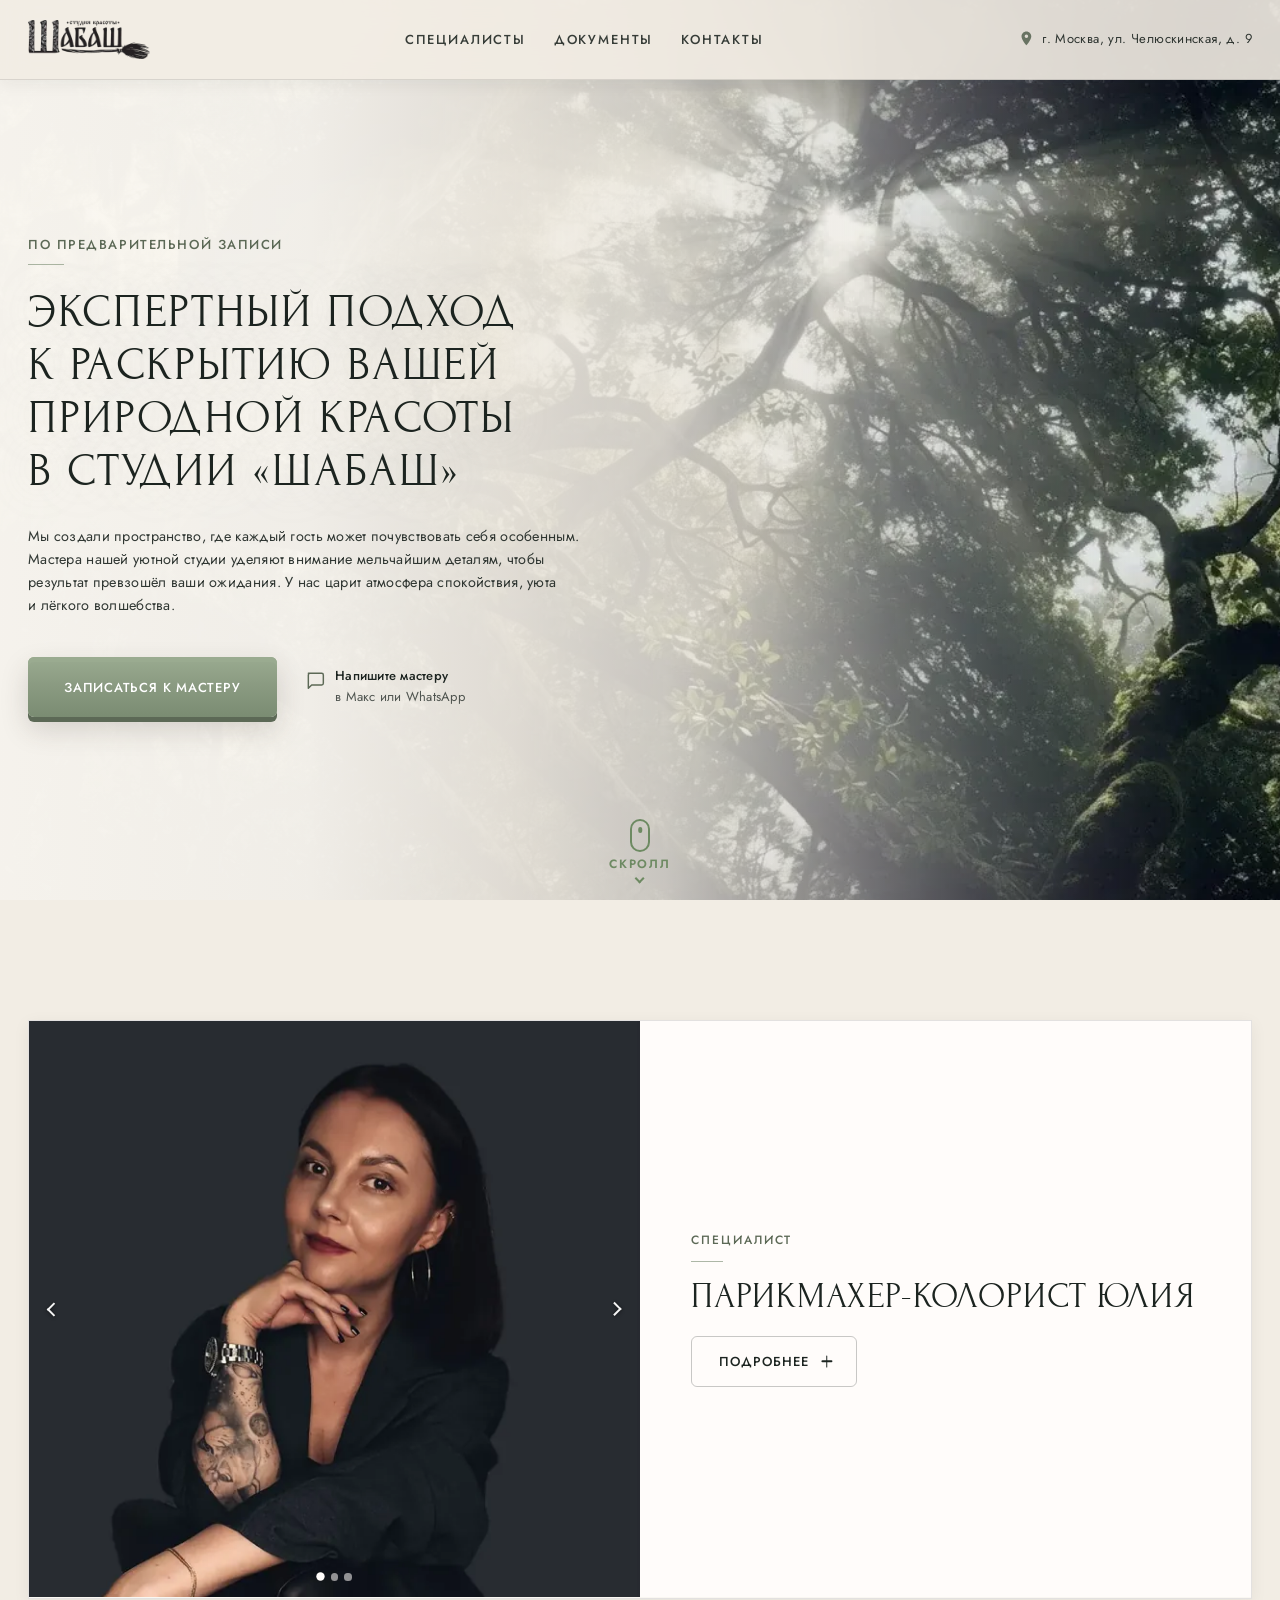
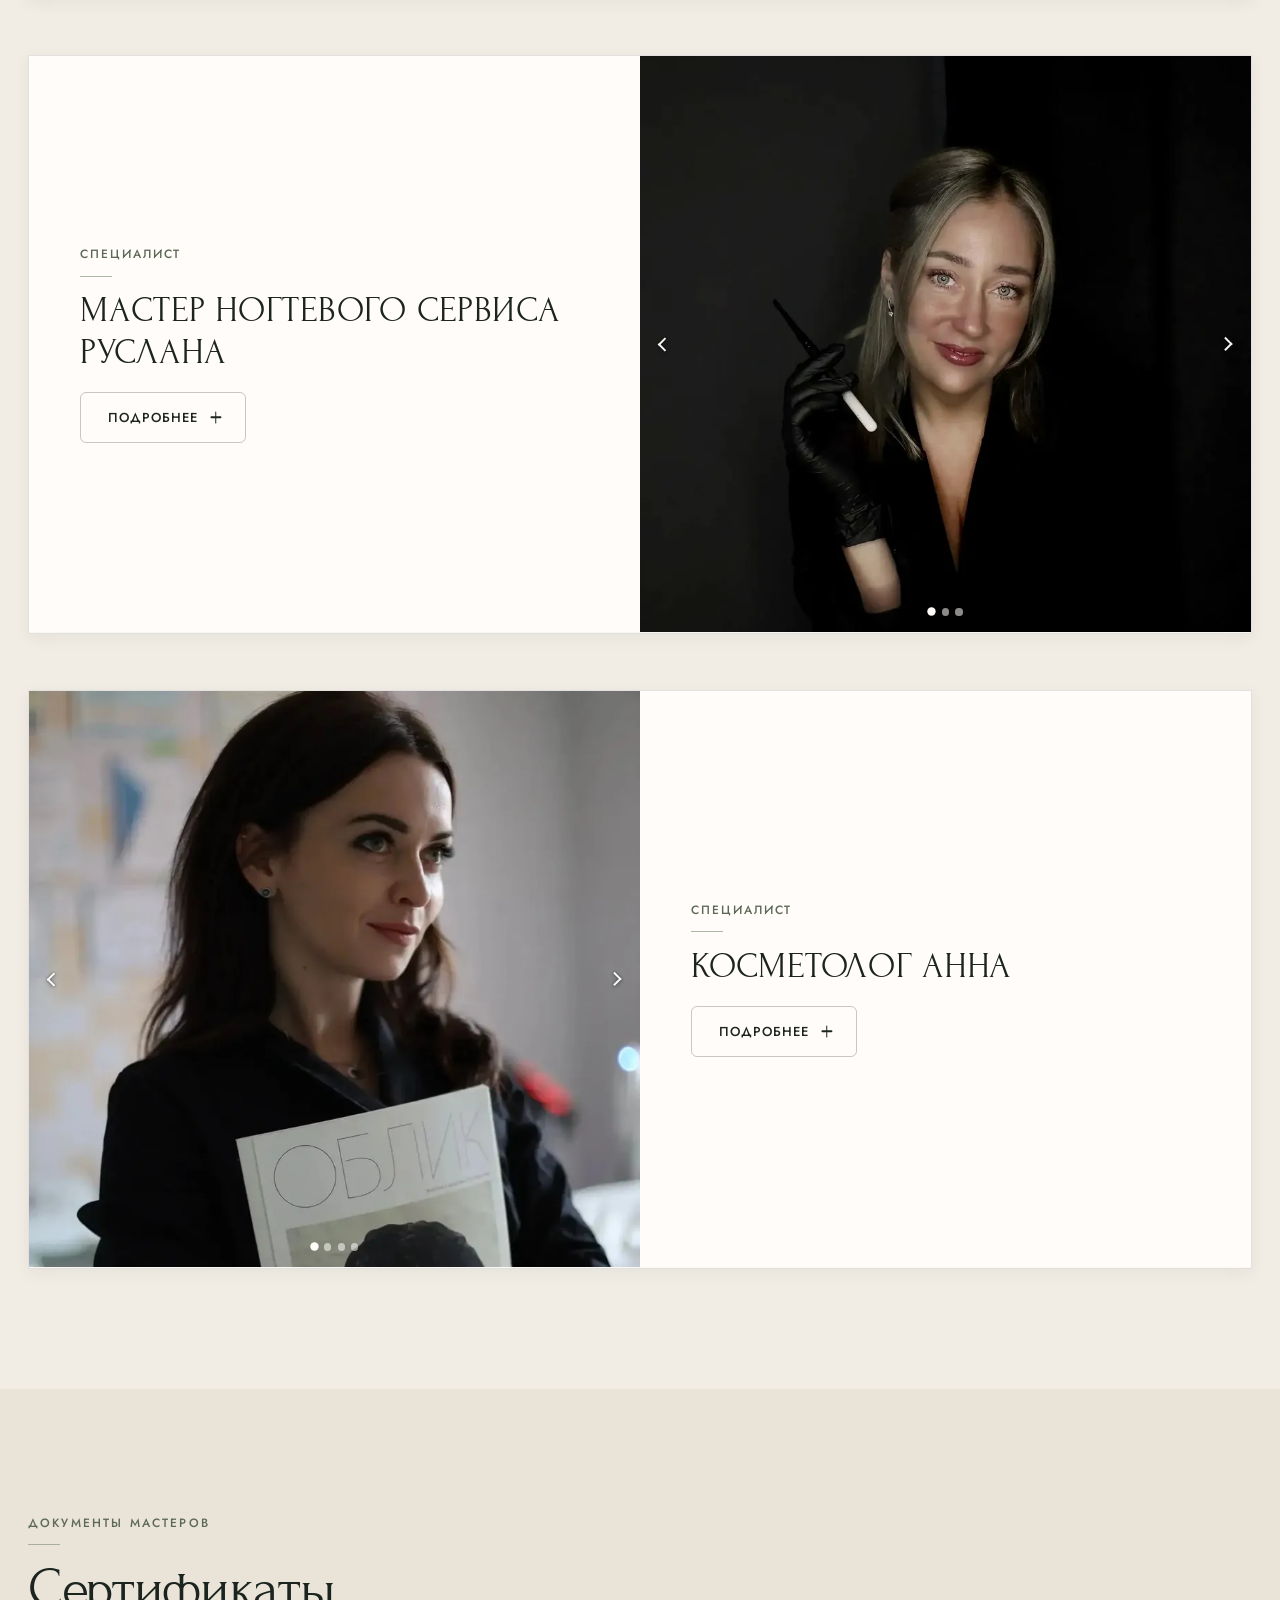
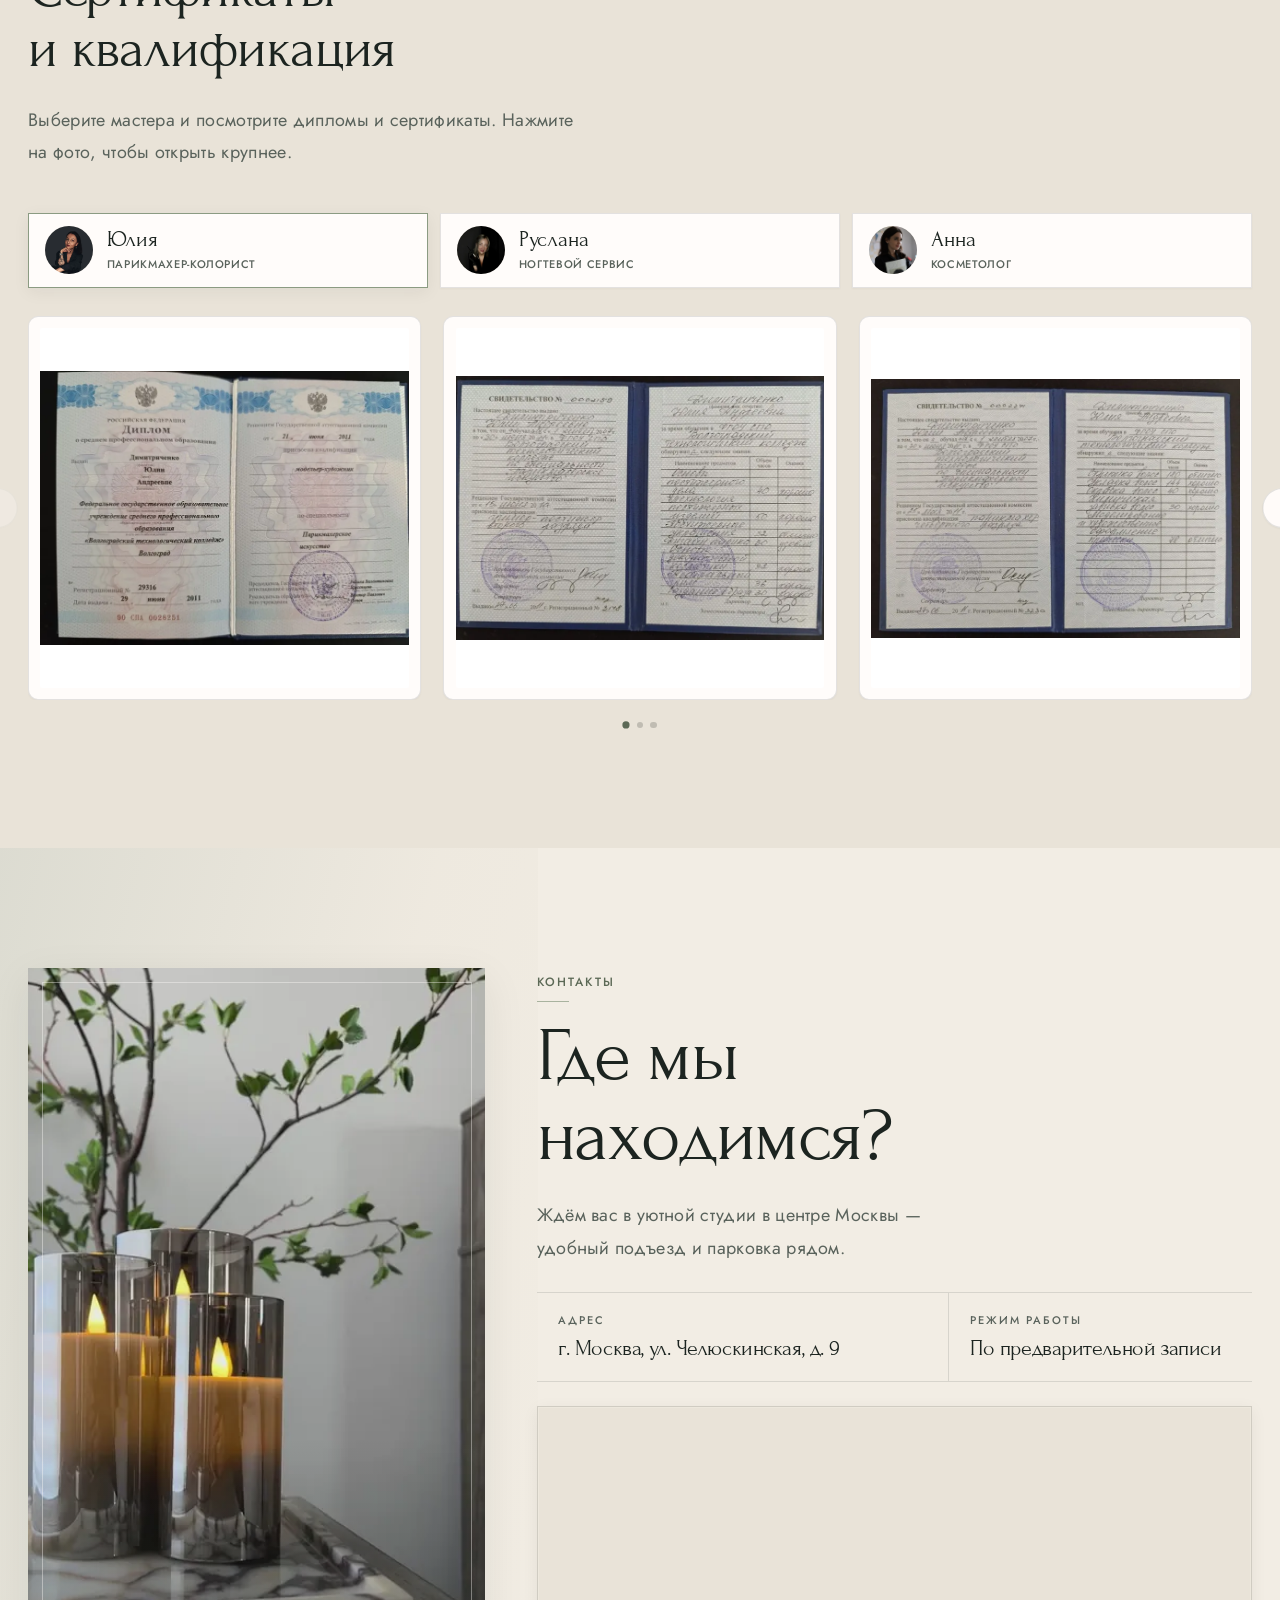
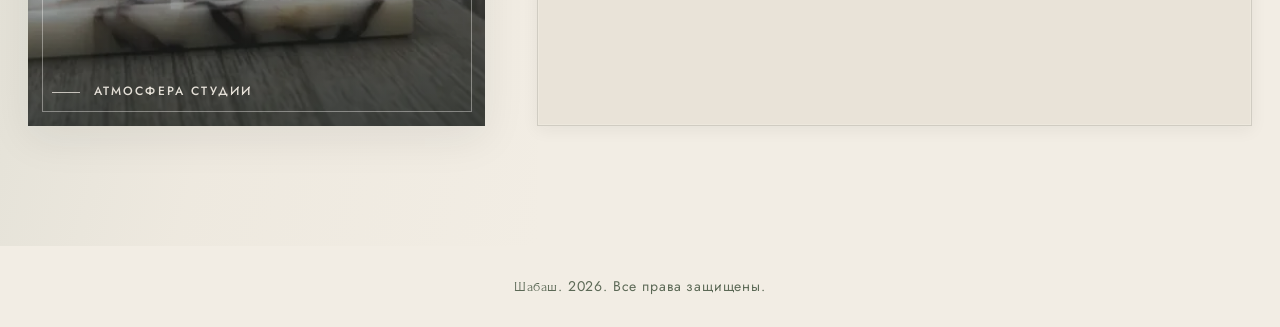
==== index.html @ 8ad7a818 "Optimize images and fonts for faster mobile LCP." ====
<!DOCTYPE html>
<html lang="ru">
<head>
  <meta charset="UTF-8">
  <meta name="viewport" content="width=device-width, initial-scale=1.0">
  <meta name="description" content="Шабаш — премиальная студия красоты в Москве: окрашивание и стрижки, ногтевой сервис, косметология. Только по предварительной записи, ул. Челюскинская, д. 9.">
  <meta name="theme-color" content="#F2EDE4">
  <meta property="og:type" content="website">
  <meta property="og:locale" content="ru_RU">
  <meta property="og:title" content="Шабаш — студия красоты в Москве">
  <meta property="og:description" content="Премиальная студия красоты: колорист, ногтевой сервис и косметология. Только по предварительной записи.">
  <meta property="og:image" content="img/hero.webp">
  <meta name="twitter:card" content="summary_large_image">
  <title>Шабаш — студия красоты в Москве</title>
  <link rel="icon" href="img/logo.webp" type="image/webp">
  <link rel="apple-touch-icon" href="img/logo.webp">
<!-- Critical fonts only (Forum cyr+latin for titles, Jost cyr for UI) -->
  <link rel="preload" href="fonts/Forum-cyrillic.woff2" as="font" type="font/woff2" crossorigin>
  <link rel="preload" href="fonts/Forum-latin.woff2" as="font" type="font/woff2" crossorigin>
  <link rel="preload" href="fonts/Jost-cyrillic.woff2" as="font" type="font/woff2" crossorigin>
  <link rel="preload" href="img/hero.webp" as="image" type="image/webp" fetchpriority="high">
  <link rel="dns-prefetch" href="https://maps.yastatic.net">





  <!-- Critical CSS inlined (no render-blocking stylesheet request) -->
  <style id="critical-css">@font-face{font-family:"Forum";font-style:normal;font-weight:400;font-display:optional;src:url("fonts/Forum-cyrillic-ext.woff2") format("woff2");unicode-range:U+0460-052F,U+1C80-1C8A,U+20B4,U+2DE0-2DFF,U+A640-A69F,U+FE2E-FE2F;}@font-face{font-family:"Forum";font-style:normal;font-weight:400;font-display:swap;src:url("fonts/Forum-cyrillic.woff2") format("woff2");unicode-range:U+0301,U+0400-045F,U+0490-0491,U+04B0-04B1,U+2116;}@font-face{font-family:"Forum";font-style:normal;font-weight:400;font-display:swap;src:url("fonts/Forum-latin.woff2") format("woff2");unicode-range:U+0000-00FF,U+0131,U+0152-0153,U+02BB-02BC,U+02C6,U+02DA,U+02DC,U+0304,U+0308,U+0329,U+2000-206F,U+20AC,U+2122,U+2191,U+2193,U+2212,U+2215,U+FEFF,U+FFFD;}@font-face{font-family:"Jost";font-style:normal;font-weight:300 600;font-display:swap;src:url("fonts/Jost-cyrillic.woff2") format("woff2");unicode-range:U+0301,U+0400-045F,U+0490-0491,U+04B0-04B1,U+2116;}@font-face{font-family:"Jost";font-style:normal;font-weight:300 600;font-display:optional;src:url("fonts/Jost-latin.woff2") format("woff2");unicode-range:U+0000-00FF,U+0131,U+0152-0153,U+02BB-02BC,U+02C6,U+02DA,U+02DC,U+0304,U+0308,U+0329,U+2000-206F,U+20AC,U+2122,U+2191,U+2193,U+2212,U+2215,U+FEFF,U+FFFD;}:root{--color-sage:#8B9B82;--color-sage-dark:#5C6956;--color-sage-hover:var(--color-sage-dark);--color-plaster:#A3AEA0;--color-ink:#1C2420;--color-paper:#F2EDE4;--color-paper-soft:#E9E3D8;--color-stone:#C8C2B8;--color-wood:#3D342C;--color-beige:var(--color-paper-soft);--color-cream:var(--color-paper);--color-cream-soft:#FAF7F1;--color-olive:var(--color-ink);--color-neutral:#5A635C;--color-gray:var(--color-plaster);--color-brown:var(--color-wood);--color-primary:var(--color-sage);--color-primary-hover:var(--color-sage-dark);--color-secondary:var(--color-paper-soft);--color-bg:var(--color-paper);--color-bg-warm:var(--color-paper-soft);--color-bg-soft:var(--color-cream-soft);--color-bg-alt:var(--color-paper-soft);--color-bg-dark:var(--color-ink);--color-bg-footer:var(--color-plaster);--color-bg-modal:var(--color-stone);--color-card:var(--color-paper-soft);--color-card-alt:var(--color-plaster);--color-surface:#FFFCFA;--color-text:var(--color-ink);--color-text-muted:#5A635C;--color-text-inverse:var(--color-paper);--color-text-on-primary:#ffffff;--color-text-heading:var(--color-ink);--color-border:rgba(28,36,32,0.12);--color-border-strong:rgba(28,36,32,0.24);--color-border-soft:rgba(200,194,184,0.9);--color-focus:var(--color-sage);--color-overlay:rgba(28,36,32,0.48);--font-family-display:"Forum",Georgia,"Times New Roman",serif;--font-family-base:"Jost","Segoe UI",sans-serif;--font-family-ui:"Jost","Segoe UI",sans-serif;--font-size-xs:0.75rem;--font-size-s:0.875rem;--font-size-m:1rem;--font-size-l:1.125rem;--font-size-xl:1.375rem;--font-size-2xl:1.75rem;--font-size-3xl:2.25rem;--font-size-4xl:3rem;--font-size-5xl:clamp(2.75rem,5vw,4rem);--font-size-base:var(--font-size-m);--line-height-tight:1.15;--line-height-snug:1.3;--line-height-base:1.65;--line-height-relaxed:1.8;--letter-spacing-tight:-0.02em;--letter-spacing-normal:0;--letter-spacing-wide:0.06em;--letter-spacing-wider:0.14em;--letter-spacing-label:0.18em;--space-2xs:0.125rem;--space-xs:0.25rem;--space-s:0.5rem;--space-m:1rem;--space-l:1.5rem;--space-xl:2rem;--space-2xl:3rem;--space-3xl:4.5rem;--space-4xl:6rem;--space-5xl:8rem;--section-space:clamp(4.5rem,10vw,7.5rem);--container-width:1360px;--container-wide:1480px;--container-narrow:760px;--header-height:5rem;--gutter:clamp(1.1rem,3vw,1.75rem);--radius-xs:2px;--radius-s:4px;--radius-m:8px;--radius-l:16px;--radius-xl:24px;--radius-pill:999px;--shadow-xs:0 1px 2px rgba(28,36,32,0.04);--shadow-s:0 4px 16px rgba(28,36,32,0.06);--shadow-m:0 12px 40px rgba(28,36,32,0.08);--shadow-l:0 24px 64px rgba(28,36,32,0.12);--shadow-glow:0 8px 32px rgba(139,155,130,0.24);--ease-out:cubic-bezier(0.22,1,0.36,1);--ease-in-out:cubic-bezier(0.65,0,0.35,1);--duration-fast:160ms;--duration-base:280ms;--duration-slow:480ms;--transition:var(--duration-base) var(--ease-out);--transition-slow:var(--duration-slow) var(--ease-out);--z-base:1;--z-header:100;--z-dropdown:200;--z-overlay:300;--z-modal:400;--z-toast:500;}@media (max-width:1200px){:root{--container-width:1100px;--gutter:1.5rem;}}@media (max-width:1024px){:root{--header-height:4.75rem;--container-width:100%;--gutter:1.35rem;}}@media (max-width:640px){:root{--header-height:4.5rem;--gutter:1rem;}}*,*::before,*::after{box-sizing:border-box;}html{-webkit-text-size-adjust:100%;}body{margin:0;}img,picture,video,canvas,svg{display:block;max-width:100%;height:auto;}input,button,textarea,select{font:inherit;}ul,ol{margin:0;padding:0;list-style:none;}a{text-decoration:none;color:inherit;}button{margin:0;padding:0;border:none;background:none;color:inherit;}h1,h2,h3,h4,h5,h6,p{margin:0;}figure{margin:0;}address{font-style:normal;}html{scroll-behavior:smooth;scroll-padding-top:calc(var(--header-height) + 0.75rem);}body{font-family:var(--font-family-base);font-size:var(--font-size-base);line-height:var(--line-height-base);font-weight:400;letter-spacing:0.02em;color:var(--color-text);background-color:var(--color-bg);-webkit-font-smoothing:antialiased;-moz-osx-font-smoothing:grayscale;text-rendering:optimizeLegibility;}::selection{background-color:rgba(139,155,130,0.28);color:var(--color-ink);}h1,h2,h3,h4,h5,h6,.heading{font-family:var(--font-family-display);font-weight:400;color:var(--color-text-heading);line-height:var(--line-height-tight);letter-spacing:var(--letter-spacing-tight);text-wrap:balance;}h1,.heading--1{font-size:var(--font-size-5xl);line-height:var(--line-height-tight);}h2,.heading--2{font-size:var(--font-size-4xl);}h3,.heading--3{font-size:var(--font-size-3xl);line-height:var(--line-height-snug);}h4,.heading--4{font-size:var(--font-size-2xl);line-height:var(--line-height-snug);}h5,.heading--5{font-size:var(--font-size-xl);line-height:var(--line-height-snug);}.lead{font-size:var(--font-size-l);line-height:var(--line-height-relaxed);color:var(--color-text-muted);max-width:36em;}.text-muted{color:var(--color-text-muted);}.text-inverse{color:var(--color-text-inverse);}.label{display:inline-block;font-size:var(--font-size-xs);line-height:1.4;letter-spacing:var(--letter-spacing-label);text-transform:uppercase;color:var(--color-primary);}a:not([class]){color:var(--color-primary);text-decoration:none;background-image:linear-gradient(currentColor,currentColor);background-position:0 100%;background-repeat:no-repeat;background-size:0 1px;transition:background-size var(--transition),color var(--transition);}a:not([class]):hover{color:var(--color-primary-hover);background-size:100% 1px;}:focus-visible{outline:2px solid var(--color-focus);outline-offset:3px;}button{cursor:pointer;}.container{width:100%;max-width:var(--container-width);margin-inline:auto;padding-inline:var(--gutter);}.section{padding-block:var(--section-space);}.visually-hidden{position:absolute;width:1px;height:1px;padding:0;margin:-1px;overflow:hidden;clip:rect(0,0,0,0);white-space:nowrap;border:0;}.skip-link{position:absolute;top:0;left:0;z-index:10000;padding:0.75rem 1.25rem;background:var(--color-ink);color:var(--color-cream-soft);font-family:var(--font-family-ui);font-size:0.875rem;font-weight:500;letter-spacing:0.04em;text-decoration:none;transform:translateY(-120%);transition:transform 0.2s ease;}.skip-link:focus{transform:translateY(0);outline:2px solid var(--color-sage);outline-offset:2px;}@media (max-width:1024px){.section{padding-block:clamp(3.5rem,7vw,5.5rem);}}.header{position:fixed;top:0;left:0;right:0;z-index:var(--z-header);height:var(--header-height);display:flex;align-items:center;justify-content:center;background-color:rgba(242,237,228,0.96);border-bottom:1px solid var(--color-border);box-shadow:var(--shadow-s);transform:translateZ(0);}@media (min-width:1025px){.header{background-color:rgba(242,237,228,0.9);backdrop-filter:blur(14px);-webkit-backdrop-filter:blur(14px);}}.header__inner{position:relative;z-index:1;display:grid;grid-template-columns:auto minmax(0,1fr) auto;align-items:center;column-gap:1.5rem;width:100%;max-width:var(--container-width);margin-inline:auto;padding-inline:var(--gutter);min-height:var(--header-height);}.header__logo{display:inline-flex;align-items:center;justify-self:start;line-height:0;transition:opacity 0.25s ease;}.header__logo:hover{opacity:0.8;}.header__logo-img{display:block;width:auto;max-width:min(150px,46vw);height:auto;max-height:2.5rem;object-fit:contain;}.header__nav{justify-self:center;min-width:0;}.header__nav-list{display:flex;flex-wrap:wrap;align-items:center;justify-content:center;gap:0.15rem 1.75rem;margin:0;padding:0;list-style:none;}.header__nav-link{position:relative;display:inline-block;padding:0.35rem 0;font-family:var(--font-family-ui);font-size:0.8125rem;font-weight:500;letter-spacing:0.14em;text-transform:uppercase;text-decoration:none;color:var(--color-ink);opacity:0.88;transition:color 0.3s ease,opacity 0.3s ease;}.header__nav-link::after{content:"";position:absolute;left:0;right:0;bottom:0.1rem;height:1px;background:currentColor;transform:scaleX(0);transform-origin:left center;transition:transform 0.35s var(--ease-out,cubic-bezier(0.22,1,0.36,1));opacity:0.55;}.header__nav-link:hover{color:var(--color-sage-dark);opacity:1;}.header__nav-link:hover::after{transform:scaleX(1);}.header__nav-link:focus-visible{outline:2px solid var(--color-sage);outline-offset:4px;}.header__actions{display:flex;align-items:center;justify-content:flex-end;justify-self:end;gap:0.85rem;min-width:0;}.header__address{display:inline-flex;align-items:center;gap:0.45rem;max-width:none;font-family:var(--font-family-ui);font-size:0.8125rem;font-weight:400;letter-spacing:0.03em;line-height:1.25;color:var(--color-ink);text-decoration:none;white-space:nowrap;opacity:0.9;transition:color 0.35s ease,opacity 0.35s ease;}.header__address span{white-space:nowrap;}.header__address:hover{color:var(--color-sage-dark);opacity:1;}.header__icon{flex-shrink:0;display:block;width:1.05rem;height:1.05rem;margin-top:-0.12rem;color:var(--color-sage-dark);}@media (max-width:1024px){.header__inner{grid-template-columns:auto 1fr auto;column-gap:0.75rem;}.header__nav{display:none;}.header__logo{justify-self:start;}.header__actions{gap:0.45rem;}.header__address span{font-size:0.78rem;}.header__icon{width:1rem;height:1rem;}.header__logo-img{max-height:2.4rem;}.burger{width:2.75rem;height:2.75rem;}}@media (min-width:1025px) and (max-width:1200px){.header__inner{column-gap:1rem;}.header__actions{gap:0.65rem;}.header__address{max-width:none;}.header__address span{font-size:0.78rem;}.header__nav-list{gap:0.1rem 1.15rem;}.header__nav-link{font-size:0.75rem;letter-spacing:0.11em;}}@media (max-width:768px){.header__address{display:none;}.header__inner{grid-template-columns:auto 1fr;column-gap:0.5rem;}.header__actions{gap:0.15rem;justify-self:end;}}@media (max-width:640px){.header{height:4.5rem;}.header__inner{min-height:4.5rem;height:100%;padding-inline:1rem;column-gap:0.5rem;}.header__logo-img{max-width:min(160px,48vw);max-height:2.85rem;}.header__actions{gap:0.1rem;}.burger{width:2.4rem;height:2.4rem;}}@media (max-width:400px){.header__logo-img{max-width:min(120px,36vw);max-height:2.4rem;}}.burger{display:none;position:relative;z-index:1;flex-shrink:0;align-items:center;justify-content:center;width:2.75rem;height:2.75rem;margin:0;padding:0;border:0;border-radius:6px;background:transparent;color:var(--color-ink);cursor:pointer;-webkit-tap-highlight-color:transparent;}.burger__line{position:absolute;left:50%;width:1.35rem;height:1.5px;margin-left:-0.675rem;border-radius:1px;background:currentColor;transition:transform 0.4s cubic-bezier(0.22,1,0.36,1),opacity 0.25s ease,top 0.4s cubic-bezier(0.22,1,0.36,1);}.burger__line:nth-child(1){top:calc(50% - 6px);}.burger__line:nth-child(2){top:50%;}.burger__line:nth-child(3){top:calc(50% + 6px);}.burger[aria-expanded="true"] .burger__line:nth-child(1){top:50%;transform:rotate(45deg);}.burger[aria-expanded="true"] .burger__line:nth-child(2){opacity:0;transform:scaleX(0);}.burger[aria-expanded="true"] .burger__line:nth-child(3){top:50%;transform:rotate(-45deg);}.burger:focus-visible{outline:2px solid var(--color-sage);outline-offset:3px;}.burger:focus:not(:focus-visible){outline:none;}.menu-overlay{position:fixed;inset:0;z-index:var(--z-overlay);background:rgba(28,36,32,0.42);opacity:0;visibility:hidden;pointer-events:none;transition:opacity 0.35s ease,visibility 0.35s ease;}.menu-overlay.is-open{opacity:1;visibility:visible;pointer-events:auto;}.menu{position:fixed;top:0;right:0;z-index:calc(var(--z-overlay) + 10);display:flex;flex-direction:column;width:min(20.5rem,88vw);height:100%;height:100dvh;padding:1.35rem 1.35rem 1.75rem 1.5rem;background:var(--color-paper);box-shadow:-12px 0 40px rgba(28,36,32,0.12);transform:translateX(100%);visibility:hidden;transition:transform 0.4s cubic-bezier(0.22,1,0.36,1),visibility 0.4s;will-change:transform;}.menu.is-open{transform:translateX(0);visibility:visible;}.menu__title{margin:0 0 2rem;padding:0.35rem 3.25rem 1rem 0;border-bottom:1px solid rgba(28,36,32,0.1);font-family:var(--font-family-display);font-size:1.35rem;font-weight:400;letter-spacing:0.06em;text-transform:uppercase;color:var(--color-ink);}.menu__nav{margin-top:0.25rem;}.menu__nav-list{display:flex;flex-direction:column;gap:0.15rem;margin:0;padding:0;list-style:none;}.menu__nav-link{display:block;padding:0.75rem 0;font-family:var(--font-family-display);font-size:1.5rem;letter-spacing:0.04em;line-height:1.2;color:var(--color-ink);text-decoration:none;border-bottom:1px solid rgba(28,36,32,0.08);transition:color 0.3s ease,padding-left 0.3s ease;}.menu__nav-link:hover{color:var(--color-sage-dark);padding-left:0.35rem;}.menu__nav-link:focus-visible{outline:2px solid var(--color-sage);outline-offset:3px;}.menu__contacts{display:flex;flex-direction:column;gap:0.75rem;margin-top:auto;padding-top:1.25rem;border-top:1px solid rgba(28,36,32,0.1);font-style:normal;}.menu__hours{margin:0;font-family:var(--font-family-ui);font-size:0.75rem;font-weight:500;letter-spacing:0.1em;text-transform:uppercase;color:var(--color-sage-dark);}.menu__contact{font-family:var(--font-family-ui);font-size:1rem;line-height:1.45;color:var(--color-ink);text-decoration:none;opacity:0.9;transition:color 0.3s ease,opacity 0.3s ease;}.menu__contact:hover{color:var(--color-sage-dark);opacity:1;}body.is-menu-open{overflow:hidden;}body.is-menu-open .header{z-index:calc(var(--z-overlay) + 20);background-color:transparent !important;border-bottom-color:transparent !important;box-shadow:none !important;backdrop-filter:none !important;-webkit-backdrop-filter:none !important;pointer-events:none;}body.is-menu-open .header__inner{pointer-events:none;}body.is-menu-open .burger{pointer-events:auto;}body.is-menu-open .header__address,body.is-menu-open .header__logo,body.is-menu-open .header__nav{opacity:0 !important;visibility:hidden !important;pointer-events:none !important;}@media (max-width:1024px){.burger{display:inline-flex;}.menu{width:min(22rem,72vw);padding:1.75rem 1.75rem 2rem;}.menu__title{font-size:1.5rem;}.menu__nav-link{font-size:1.65rem;}.menu__contact{font-size:1.05rem;}}@media (max-width:640px){.menu{width:min(20.5rem,88vw);padding:1.35rem 1.35rem 1.75rem 1.5rem;}.menu__title{font-size:1.35rem;}.menu__nav-link{font-size:1.4rem;}.menu__contact{font-size:1rem;}}@media (prefers-reduced-motion:reduce){.burger__line,.menu,.menu-overlay{transition:none;}}.hero{position:relative;isolation:isolate;display:flex;align-items:center;min-height:100vh;min-height:100svh;color:var(--color-ink);background-color:var(--color-paper);overflow:hidden;}.hero__bg{position:absolute;inset:0;z-index:0;}.hero__photo{width:100%;height:100%;object-fit:cover;object-position:center center;transform:scale(1.02);will-change:auto;backface-visibility:hidden;}.hero__overlay{position:absolute;inset:0;z-index:1;background:linear-gradient( 90deg,rgba(250,247,241,0.98) 0%,rgba(250,247,241,0.96) 24%,rgba(242,237,228,0.92) 40%,rgba(242,237,228,0.82) 52%,rgba(242,237,228,0.55) 64%,rgba(242,237,228,0.28) 76%,rgba(242,237,228,0.1) 86%,transparent 94% );}.hero__sparkles{position:absolute;inset:0;z-index:1;overflow:hidden;pointer-events:none;}.hero__sparkle{position:absolute;width:5px;height:5px;border-radius:50%;background:rgba(255,252,250,1);box-shadow:0 0 6px 2px rgba(255,252,250,0.85),0 0 16px 4px rgba(255,240,210,0.55),0 0 28px 8px rgba(232,220,190,0.28);opacity:0;transform:scale(0.55);animation:hero-sparkle-twinkle 4.2s ease-in-out infinite;}.hero__sparkle--star{width:7px;height:7px;background:rgba(255,252,250,1);box-shadow:0 0 8px 2px rgba(255,252,250,0.95),0 0 20px 6px rgba(255,240,210,0.65),0 0 36px 10px rgba(232,220,190,0.35);}.hero__sparkle--star::before,.hero__sparkle--star::after{content:"";position:absolute;top:50%;left:50%;background:rgba(255,252,250,0.95);border-radius:1px;transform:translate(-50%,-50%);pointer-events:none;}.hero__sparkle--star::before{width:2px;height:22px;box-shadow:0 0 8px 1px rgba(255,252,250,0.7);}.hero__sparkle--star::after{width:22px;height:2px;box-shadow:0 0 8px 1px rgba(255,252,250,0.7);}.hero__sparkle:nth-child(1){top:14%;left:58%;width:4px;height:4px;animation-duration:3.8s;animation-delay:0s;}.hero__sparkle:nth-child(2){top:22%;left:72%;width:6px;height:6px;animation-duration:4.6s;animation-delay:0.5s;}.hero__sparkle:nth-child(3){top:31%;left:84%;width:4px;height:4px;animation-duration:3.4s;animation-delay:1.1s;}.hero__sparkle:nth-child(4){top:18%;left:91%;animation-duration:5s;animation-delay:0.2s;}.hero__sparkle:nth-child(5){top:42%;left:63%;width:5px;height:5px;animation-duration:4.2s;animation-delay:1.6s;}.hero__sparkle:nth-child(6){top:48%;left:78%;width:6px;height:6px;animation-duration:4.8s;animation-delay:0.9s;}.hero__sparkle:nth-child(7){top:55%;left:88%;animation-duration:3.9s;animation-delay:2.2s;}.hero__sparkle:nth-child(8){top:64%;left:68%;width:4px;height:4px;animation-duration:5.2s;animation-delay:0.4s;}.hero__sparkle:nth-child(9){top:70%;left:81%;width:5px;height:5px;animation-duration:3.6s;animation-delay:1.4s;}.hero__sparkle:nth-child(10){top:78%;left:74%;width:4px;height:4px;animation-duration:4.5s;animation-delay:2.6s;}.hero__sparkle:nth-child(11){top:36%;left:70%;animation-duration:5.4s;animation-delay:1.2s;}.hero__sparkle:nth-child(12){top:58%;left:94%;width:5px;height:5px;animation-duration:4s;animation-delay:1.9s;}@keyframes hero-sparkle-twinkle{0%,100%{opacity:0.12;transform:scale(0.55) translateY(0);}15%{opacity:0.55;transform:scale(0.85) translateY(-1px);}38%{opacity:1;transform:scale(1.15) translateY(-3px);}55%{opacity:0.75;transform:scale(0.95) translateY(-2px);}78%{opacity:0.25;transform:scale(0.65) translateY(0);}}@media (prefers-reduced-motion:reduce){.hero__sparkle{animation:none;opacity:0.55;transform:scale(0.95);}.hero__sparkle:nth-child(n + 7){display:none;}}.hero__inner{position:relative;z-index:2;width:100%;padding-top:calc(var(--header-height) + 2rem);padding-bottom:4rem;}.hero__content{max-width:min(72rem,90vw);width:100%;}.hero__badge{display:inline-block;margin:0 0 1.25rem;padding:0;border:0;background:none;box-shadow:none;font-family:var(--font-family-ui);font-size:0.8125rem;font-weight:500;letter-spacing:0.12em;text-transform:uppercase;line-height:1.3;color:var(--color-sage-dark);white-space:nowrap;}.hero__badge::after{content:"";display:block;width:2.25rem;height:1px;margin-top:0.65rem;background:var(--color-sage);opacity:0.7;}.hero__title{margin:0 0 1.75rem;max-width:10.5em;width:auto;font-family:var(--font-family-display);font-weight:400;font-size:clamp(2rem,3.7vw,3.5rem);line-height:1.12;letter-spacing:0.04em;text-transform:uppercase;text-wrap:wrap;color:var(--color-ink);text-shadow:0 1px 0 rgba(242,237,228,0.45),0 0 40px rgba(242,237,228,0.35);}.hero__text{margin:0 0 2.5rem;max-width:min(36rem,100%);width:100%;font-family:var(--font-family-ui);font-weight:400;font-size:clamp(0.9rem,1.1vw,1.05rem);line-height:1.6;letter-spacing:0.02em;color:var(--color-ink);opacity:0.9;}.hero__buttons{display:flex;flex-wrap:wrap;align-items:center;gap:1.5rem 1.75rem;}.hero__btn{position:relative;display:inline-flex;align-items:center;justify-content:center;min-height:3.75rem;padding:1.05rem 2.25rem;border:0;border-radius:6px;background:linear-gradient( 180deg,#9aab90 0%,var(--color-sage) 45%,#7a8c72 100% );color:#ffffff;font-family:var(--font-family-ui);font-size:0.8125rem;font-weight:500;letter-spacing:0.06em;text-transform:uppercase;text-decoration:none;line-height:1.2;overflow:hidden;box-shadow:inset 0 5px 0 #9aab90,0 5px 0 #5c6956,0 12px 28px rgba(61,52,44,0.18);transition:filter 0.25s ease;}.hero__btn:link,.hero__btn:visited,.hero__btn:hover,.hero__btn:active{color:#ffffff;}.hero__btn::after{content:"";position:absolute;top:0;left:-60%;width:45%;height:100%;background:linear-gradient( 100deg,transparent 0%,rgba(255,255,255,0.08) 35%,rgba(255,255,255,0.45) 50%,rgba(255,255,255,0.08) 65%,transparent 100% );transform:skewX(-20deg);animation:hero-btn-shine 5s ease-in-out infinite;pointer-events:none;z-index:2;}@keyframes hero-btn-shine{0%{left:-60%;opacity:0;}8%{opacity:1;}35%{left:120%;opacity:1;}36%,100%{left:120%;opacity:0;}}.hero__btn span{position:relative;z-index:1;color:#ffffff;}.hero__btn:hover{filter:brightness(0.88);color:#ffffff;}.hero__btn:hover::after{animation-duration:4s;}.hero__btn:active{filter:brightness(0.8);color:#ffffff;}.hero__btn:focus-visible{outline:2px solid var(--color-sage-dark);outline-offset:3px;}@media (prefers-reduced-motion:reduce){.hero__btn::after{animation:none;display:none;}}.hero__note{display:flex;align-items:flex-start;gap:0.65rem;max-width:12rem;color:var(--color-ink);}.hero__note-icon{flex-shrink:0;width:1.25rem;height:1.25rem;margin-top:0.15rem;color:var(--color-sage-dark);}.hero__note p{margin:0;font-family:var(--font-family-ui);font-size:0.8125rem;line-height:1.45;letter-spacing:0.02em;}.hero__note strong{display:block;font-weight:500;}.hero__note span{display:block;margin-top:0.15rem;opacity:0.75;}.hero__scroll{position:absolute;left:50%;bottom:1.1rem;z-index:3;display:flex;flex-direction:column;align-items:center;gap:0.35rem;width:4.5rem;transform:translateX(-50%);color:#6d8a62;text-decoration:none;opacity:1;transition:color 0.25s ease;}.hero__scroll:hover{color:#5a7550;}.hero__scroll-mouse{position:relative;width:1.3rem;height:2.05rem;border:2px solid currentColor;border-radius:999px;}.hero__scroll-wheel{position:absolute;top:0.35rem;left:50%;width:0.22rem;height:0.38rem;border-radius:999px;background:currentColor;transform:translateX(-50%);animation:hero-scroll-wheel 1.8s ease-in-out infinite;}.hero__scroll-label{display:block;width:100%;font-family:var(--font-family-ui);font-size:0.75rem;font-weight:600;letter-spacing:0.14em;text-align:center;text-transform:uppercase;line-height:1;color:#6d8a62;}.hero__scroll-chevron{display:block;width:0.45rem;height:0.45rem;margin:0 auto;border-right:2px solid currentColor;border-bottom:2px solid currentColor;transform:rotate(45deg);transform-origin:50% 50%;animation:hero-scroll-chevron 1.8s ease-in-out infinite;}@keyframes hero-scroll-wheel{0%{opacity:1;transform:translateX(-50%) translateY(0);}60%{opacity:0;transform:translateX(-50%) translateY(0.5rem);}100%{opacity:0;transform:translateX(-50%) translateY(0.5rem);}}@keyframes hero-scroll-chevron{0%,100%{opacity:0.4;transform:rotate(45deg) translate(0,0);}50%{opacity:1;transform:rotate(45deg) translate(0.1rem,0.1rem);}}@media (prefers-reduced-motion:reduce){.hero__scroll-wheel,.hero__scroll-chevron{animation:none;}}@media (max-width:1200px){.hero__content{max-width:min(62rem,85vw);}.hero__title{font-size:clamp(1.9rem,3.7vw,3.5rem);}.hero__text{font-size:clamp(0.9rem,1.15vw,1.05rem);max-width:min(34rem,100%);}}@media (max-width:1024px){.hero{align-items:center;min-height:100vh;min-height:100svh;}.hero__photo{object-position:70% center;transform:scale(1.02);}.hero__sparkle:nth-child(1){left:64%;}.hero__sparkle:nth-child(2){left:76%;}.hero__sparkle:nth-child(3){left:86%;}.hero__sparkle:nth-child(5){left:68%;}.hero__sparkle:nth-child(8){left:72%;}.hero__sparkle:nth-child(11){left:74%;}.hero__overlay{background:linear-gradient( 90deg,rgba(250,247,241,0.98) 0%,rgba(250,247,241,0.96) 28%,rgba(242,237,228,0.92) 42%,rgba(242,237,228,0.78) 55%,rgba(242,237,228,0.5) 65%,rgba(242,237,228,0.22) 75%,rgba(242,237,228,0.08) 85%,transparent 92% );}.hero__inner{display:flex;flex-direction:column;justify-content:center;min-height:100vh;min-height:100svh;padding-top:calc(var(--header-height) + 1.5rem);padding-bottom:5rem;}.hero__content{max-width:min(68rem,88%);width:100%;}.hero__badge{margin-bottom:1.5rem;font-size:1.05rem;letter-spacing:0.12em;}.hero__title{font-size:clamp(2.95rem,5.5vw,4.3rem);line-height:1.08;letter-spacing:0.03em;margin-bottom:1.65rem;max-width:10.5em;}.hero__text{margin-bottom:2.5rem;max-width:none;max-width:min(34rem,92%);font-size:clamp(0.95rem,1.5vw,1.1rem);line-height:1.6;}.hero__buttons{gap:1.6rem 2.1rem;}.hero__btn{min-height:4.5rem;padding:1.25rem 2.5rem;font-size:1.05rem;}.hero__note{max-width:18rem;}.hero__note-icon{width:1.2rem;height:1.2rem;}.hero__note p{font-size:1.1rem;}.hero__scroll{bottom:1.35rem;}.hero__scroll-label{font-size:0.8rem;}}@media (min-width:901px) and (max-width:1024px){.hero__content{max-width:min(72rem,90%);width:100%;}.hero__badge{font-size:1.1rem;}.hero__title{font-size:4.1rem;margin-bottom:1.75rem;max-width:10.5em;}.hero__text{font-size:1.05rem;max-width:min(34rem,90%);}.hero__btn{min-height:4.75rem;font-size:1.1rem;padding:1.3rem 2.75rem;}.hero__note p{font-size:1.15rem;}}@media (min-width:768px) and (max-width:900px){.hero__content{max-width:min(64rem,90%);width:100%;}.hero__badge{font-size:1rem;}.hero__title{font-size:clamp(2.75rem,5.8vw,3.7rem);}.hero__text{font-size:1rem;max-width:min(32rem,92%);}.hero__btn{min-height:4.35rem;font-size:1rem;padding:1.2rem 2.35rem;}.hero__note p{font-size:1.05rem;}.hero__overlay{background:linear-gradient( 90deg,rgba(250,247,241,0.98) 0%,rgba(250,247,241,0.96) 30%,rgba(242,237,228,0.93) 45%,rgba(242,237,228,0.8) 58%,rgba(242,237,228,0.48) 70%,rgba(242,237,228,0.18) 82%,transparent 92% );}}@media (max-width:767px){.hero__photo{filter:brightness(0.72);}.hero__overlay{background:linear-gradient( 160deg,rgba(250,247,241,0.94) 0%,rgba(242,237,228,0.88) 32%,rgba(242,237,228,0.8) 55%,rgba(242,237,228,0.84) 100% );}.hero__inner{justify-content:flex-end;padding-bottom:5.5rem;}.hero__content{max-width:100%;}.hero__title{font-size:clamp(1.8rem,4.5vw,2.5rem);max-width:none;width:100%;}}@media (max-width:640px){.hero{min-height:100vh;min-height:100svh;height:100svh;max-height:100svh;}.hero__badge{color:var(--color-ink);}.hero__badge::after{background:var(--color-ink);opacity:0.55;}.hero__photo{object-position:78% 40%;transform:none;filter:brightness(0.58);}.hero__sparkles{opacity:0.55;}.hero__sparkle:nth-child(n + 7){display:none;}.hero__sparkle:nth-child(1){top:12%;left:62%;}.hero__sparkle:nth-child(2){top:20%;left:78%;}.hero__sparkle:nth-child(3){top:28%;left:88%;}.hero__sparkle:nth-child(4){top:16%;left:92%;}.hero__sparkle:nth-child(5){top:34%;left:70%;}.hero__sparkle:nth-child(6){top:24%;left:54%;}.hero__overlay{background:linear-gradient( 180deg,rgba(250,247,241,0.68) 0%,rgba(250,247,241,0.4) 12%,rgba(242,237,228,0.48) 30%,rgba(250,247,241,0.86) 48%,rgba(250,247,241,0.94) 62%,rgba(250,247,241,0.97) 80%,rgba(250,247,241,0.98) 100% );}.hero__inner{min-height:0;height:100%;justify-content:flex-end;padding-top:calc(var(--header-height) + 0.5rem);padding-bottom:5.5rem;}.hero__content{width:100%;padding-top:1rem;}.hero__title{font-size:clamp(1.7rem,7.5vw,2.15rem);line-height:1.14;letter-spacing:0.02em;margin-bottom:1rem;max-width:none;width:100%;color:var(--color-ink);text-shadow:0 1px 12px rgba(250,247,241,0.85);}.hero__text{margin-bottom:1.5rem;max-width:100%;font-size:0.95rem;line-height:1.55;letter-spacing:0.02em;color:var(--color-ink);opacity:0.92;}.hero__text br{display:none;}.hero__buttons{flex-direction:column;align-items:stretch;gap:0.85rem;}.hero__btn{width:100%;min-height:3.35rem;padding:0.95rem 1.25rem;border-radius:6px;font-size:0.75rem;letter-spacing:0.04em;box-shadow:inset 0 4px 0 #9aab90,0 4px 0 #5c6956,0 10px 22px rgba(61,52,44,0.16);}.hero__btn span{text-align:center;white-space:normal;}.hero__note{display:flex;flex-direction:row;align-items:center;justify-content:flex-start;gap:0.45rem;width:100%;max-width:none;margin:0.15rem 0 0;padding:0;text-align:left;}.hero__note-icon{flex-shrink:0;width:1rem;height:1rem;margin:0;padding:0;border-radius:0;background:none;color:var(--color-sage-dark);}.hero__note p{display:block;margin:0;font-size:0.78rem;line-height:1.3;letter-spacing:0.02em;color:var(--color-ink);}.hero__note strong{display:inline;font-weight:500;}.hero__note span{display:inline;margin:0;opacity:0.72;}.hero__note span::before{content:" · ";opacity:0.55;}.hero__scroll{bottom:0.9rem;}}@media (max-width:380px){.hero__title{font-size:1.55rem;letter-spacing:0.015em;max-width:none;width:100%;}.hero__btn{font-size:0.68rem;min-height:2.9rem;padding-inline:0.9rem;}}@media (max-width:430px) and (max-height:740px){.hero__inner{padding-top:calc(var(--header-height) + 0.25rem);padding-bottom:5.25rem;}.hero__content{padding-top:0.35rem;margin-bottom:0.5rem;}.hero__badge{margin-bottom:0.65rem;font-size:0.7rem;letter-spacing:0.1em;}.hero__badge::after{width:1.75rem;margin-top:0.4rem;}.hero__title{font-size:clamp(1.35rem,6vw,1.6rem);line-height:1.12;margin-bottom:0.65rem;letter-spacing:0.015em;max-width:none;width:100%;}.hero__text{margin-bottom:0.9rem;font-size:0.82rem;line-height:1.4;}.hero__buttons{gap:0.55rem;}.hero__btn{min-height:2.75rem;padding:0.75rem 1rem;font-size:0.68rem;letter-spacing:0.03em;box-shadow:inset 0 3px 0 #9aab90,0 3px 0 #5c6956,0 8px 16px rgba(61,52,44,0.14);}.hero__note{gap:0.35rem;margin-top:0;justify-content:flex-start;text-align:left;}.hero__note-icon{width:0.85rem;height:0.85rem;}.hero__note p{font-size:0.68rem;}.hero__scroll{bottom:0.45rem;gap:0.2rem;width:3.5rem;}.hero__scroll-mouse{width:1rem;height:1.55rem;border-width:1.5px;}.hero__scroll-wheel{top:0.25rem;width:0.16rem;height:0.28rem;}.hero__scroll-label{font-size:0.6rem;letter-spacing:0.1em;}.hero__scroll-chevron{width:0.35rem;height:0.35rem;}}@media (max-width:380px) and (max-height:600px){.hero__inner{padding-bottom:4.5rem;}.hero__title{font-size:1.28rem;margin-bottom:0.5rem;max-width:none;width:100%;}.hero__text{margin-bottom:0.7rem;font-size:0.78rem;line-height:1.35;display:-webkit-box;-webkit-line-clamp:3;-webkit-box-orient:vertical;overflow:hidden;}.hero__btn{min-height:2.55rem;padding:0.65rem 0.85rem;font-size:0.64rem;}.hero__scroll{bottom:0.3rem;}.hero__scroll-label{font-size:0.55rem;}}.specialist{--specialist-layout-height:36rem;--specialist-panel-pad-x:clamp(1.35rem,2.8vw,2.25rem);--specialist-panel-pad-y:clamp(1.5rem,3vw,2.25rem);--specialist-col-left:minmax(0,1fr);--specialist-col-right:minmax(0,1fr);background-color:var(--color-paper);color:var(--color-ink);}.specialist__list{display:flex;flex-direction:column;align-items:stretch;gap:clamp(2rem,4.5vw,3.5rem);width:100%;}.specialist__card{display:flex;flex-direction:column;gap:0;width:100%;max-width:100%;margin:0;border:1px solid transparent;border-radius:0;background:transparent;box-shadow:none;overflow:hidden;transition:background-color 2.2s ease 0.35s,border-color 2.2s ease 0.35s,box-shadow 2.2s ease 0.4s;}.specialist__card.is-inview{background:var(--color-surface);border-color:var(--color-border);box-shadow:var(--shadow-s);}.specialist__layout{display:grid;grid-template-columns:var(--specialist-col-left) var(--specialist-col-right);gap:0;align-items:stretch;width:100%;height:var(--specialist-layout-height);min-height:var(--specialist-layout-height);max-height:var(--specialist-layout-height);}.specialist__card--reverse .specialist__layout > .specialist__media{order:2;}.specialist__card--reverse .specialist__intro{order:1;}.specialist__layout > .specialist__media,.specialist__intro{opacity:0;transition:opacity 1.6s ease,transform 1.85s cubic-bezier(0.16,1,0.3,1);}.specialist__layout > .specialist__media{transform:translate3d(-5.5rem,0,0);}.specialist__intro{transform:translate3d(5.5rem,0,0);}.specialist__card--reverse .specialist__layout > .specialist__media{transform:translate3d(5.5rem,0,0);}.specialist__card--reverse .specialist__intro{transform:translate3d(-5.5rem,0,0);}.specialist__card.is-inview .specialist__layout > .specialist__media,.specialist__card.is-inview .specialist__intro{opacity:1;transform:translate3d(0,0,0);}.specialist__card.is-inview .specialist__intro{transition-delay:0.22s;}.specialist__card--reverse.is-inview .specialist__layout > .specialist__media{transition-delay:0.22s;}.specialist__card--reverse.is-inview .specialist__intro{transition-delay:0s;}.specialist__media{position:relative;min-height:0;max-height:none;height:100%;background:var(--color-paper-soft);overflow:hidden;border-radius:0;}.specialist__layout > .specialist__media{height:100%;min-height:0;max-height:none;}.specialist__photo{display:block;width:100%;height:100%;min-height:0;max-height:none;object-fit:cover;object-position:center 48%;border-radius:0;}.specialist__layout > .specialist__media .specialist__photo{position:absolute;inset:0;width:100%;height:100%;object-fit:cover;object-position:center 48%;}.specialist__layout > .specialist__media .specialist__swiper{position:absolute;inset:0;width:100%;height:100%;margin:0;overflow:hidden;}.specialist__layout > .specialist__media .swiper-wrapper{height:100%;}.specialist__layout > .specialist__media .swiper-slide{position:relative;height:100%;overflow:hidden;}.specialist__intro{container-type:inline-size;container-name:specialist-intro;display:flex;flex-direction:column;justify-content:center;height:100%;min-height:0;min-width:0;padding:clamp(2rem,4vw,3.5rem) clamp(1.75rem,4vw,3.25rem);}.specialist__label{margin:0 0 0.85rem;font-family:var(--font-family-ui);font-size:0.75rem;font-weight:500;letter-spacing:0.16em;text-transform:uppercase;color:var(--color-sage-dark);}.specialist__label::after{content:"";display:block;width:2rem;height:1px;margin-top:0.65rem;background:var(--color-sage);opacity:0.7;}.specialist__title{margin:0 0 1.15rem;font-family:var(--font-family-display);font-weight:400;font-size:clamp(1.65rem,100cqi / 14,3.15rem);line-height:1.15;letter-spacing:0.02em;text-transform:uppercase;text-wrap:wrap;color:var(--color-ink);}.specialist__lead{margin:0 0 2rem;max-width:28rem;font-family:var(--font-family-ui);font-size:clamp(1rem,1.2vw,1.125rem);line-height:1.65;letter-spacing:0.02em;color:var(--color-text-muted);}.specialist__role{margin:-0.5rem 0 1.15rem;font-family:var(--font-family-ui);font-size:0.875rem;font-weight:500;letter-spacing:0.12em;text-transform:uppercase;color:var(--color-sage-dark);}.specialist__toggle{align-self:flex-start;display:inline-flex;align-items:center;gap:0.75rem;min-height:3.15rem;padding:0.85rem 1.5rem 0.85rem 1.65rem;border:1px solid var(--color-border-strong);border-radius:6px;background:transparent;color:var(--color-ink);font-family:var(--font-family-ui);font-size:0.8125rem;font-weight:500;letter-spacing:0.08em;text-transform:uppercase;cursor:pointer;transition:background-color 0.25s ease,border-color 0.25s ease,color 0.25s ease,filter 0.25s ease;}.specialist__toggle:hover{background:rgba(139,155,130,0.1);border-color:var(--color-sage);}.specialist__toggle:focus-visible{outline:2px solid var(--color-sage-dark);outline-offset:3px;}.specialist__toggle[aria-expanded="true"]{background:var(--color-sage);border-color:var(--color-sage);color:#fff;}.specialist__toggle[aria-expanded="true"]:hover{filter:brightness(0.92);background:var(--color-sage);border-color:var(--color-sage);color:#fff;}.specialist__toggle-icon{position:relative;width:0.7rem;height:0.7rem;flex-shrink:0;}.specialist__toggle-icon::before,.specialist__toggle-icon::after{content:"";position:absolute;top:50%;left:50%;background:currentColor;border-radius:1px;transition:transform 0.3s var(--ease-out),opacity 0.2s ease;}.specialist__toggle-icon::before{width:100%;height:1.5px;transform:translate(-50%,-50%);}.specialist__toggle-icon::after{width:1.5px;height:100%;transform:translate(-50%,-50%);}.specialist__toggle[aria-expanded="true"] .specialist__toggle-icon::after{opacity:0;transform:translate(-50%,-50%) scaleY(0);}.specialist__panel{display:grid;grid-template-rows:0fr;border-top:1px solid transparent;background:var(--color-cream-soft);transition:grid-template-rows 0.55s var(--ease-out),border-top-color 0.35s ease;}.specialist__panel.is-open{grid-template-rows:1fr;border-top-color:var(--color-border);}.specialist__panel-clip{min-height:0;overflow:hidden;}.specialist__panel-inner{display:grid;grid-template-columns:minmax(0,1fr);grid-template-areas:"about" "prices" "cta";gap:0;align-items:start;width:100%;padding:0;background:var(--color-cream-soft);opacity:0;transform:translateY(-0.75rem);transition:opacity 0.4s ease 0.08s,transform 0.5s var(--ease-out) 0.05s;}.specialist__panel.is-open .specialist__panel-inner{opacity:1;transform:translateY(0);}.specialist__about{grid-area:about;display:grid;grid-template-columns:var(--specialist-col-left) var(--specialist-col-right);gap:0;align-items:stretch;width:100%;min-width:0;max-width:none;margin:0;padding:0;background:transparent;}.specialist__about-copy{grid-column:1;grid-row:1;min-width:0;max-width:40rem;padding:var(--specialist-panel-pad-y) var(--specialist-panel-pad-x);}.specialist__about-copy > .specialist__subtitle{margin:0 0 1rem;}.specialist__about-copy > p + p{margin-top:0.75rem;}.specialist__media.specialist__media--side{grid-column:2;grid-row:1;position:relative;align-self:stretch;width:100%;height:100%;min-height:100%;max-height:none;margin:0;padding:0;border:0;border-left:1px solid var(--color-border);border-radius:0;background:var(--color-paper-soft);box-shadow:none;overflow:hidden;}.specialist__media--side::before,.specialist__media--side::after{display:none;}.specialist__panel-inner--balanced .specialist__media.specialist__media--side{align-self:stretch;height:100%;min-height:100%;max-height:none;}.specialist__media--side .specialist__photo{position:absolute;inset:0;z-index:0;display:block;width:100%;height:100%;min-height:0;max-height:none;object-fit:cover;object-position:center 48%;}.specialist__swiper{width:100%;height:100%;margin:0;--swiper-pagination-bullet-horizontal-gap:0.2rem;--swiper-pagination-bullet-size:0.45rem;--swiper-pagination-color:var(--color-surface);--swiper-pagination-bullet-inactive-color:rgba(255,252,250,0.55);--swiper-pagination-bullet-inactive-opacity:1;}.specialist__swiper .swiper-wrapper,.specialist__swiper .swiper-slide{height:100%;}.specialist__swiper .swiper-slide{position:relative;overflow:hidden;background:var(--color-paper-soft);}.specialist__swiper-pagination.swiper-pagination-bullets{position:absolute;left:0;right:0;bottom:0.85rem;z-index:2;width:100%;}.specialist__swiper-pagination .swiper-pagination-bullet{width:var(--swiper-pagination-bullet-size);height:var(--swiper-pagination-bullet-size);background:var(--swiper-pagination-bullet-inactive-color);opacity:var(--swiper-pagination-bullet-inactive-opacity);transition:background-color 0.25s ease,transform 0.25s ease;}.specialist__swiper-pagination .swiper-pagination-bullet-active{background:var(--swiper-pagination-color);transform:scale(1.2);}.specialist__swiper-nav{position:absolute;top:50%;z-index:2;display:flex;align-items:center;justify-content:center;width:2.25rem;height:2.25rem;margin:0;padding:0;border:0;border-radius:0;background:transparent;color:#fff;cursor:pointer;transform:translateY(-50%);transition:opacity 0.25s ease;opacity:0.95;filter:drop-shadow(0 0 1px rgba(0,0,0,0.45)) drop-shadow(0 1px 2px rgba(0,0,0,0.35));}.specialist__swiper-nav:hover{opacity:1;}.specialist__swiper-nav:focus-visible{outline:1px solid #fff;outline-offset:2px;opacity:1;}.specialist__swiper-nav--prev{left:0.35rem;}.specialist__swiper-nav--next{right:0.35rem;}.specialist__swiper-nav-icon{display:block;width:0.65rem;height:0.65rem;border-top:2px solid currentColor;border-right:2px solid currentColor;}.specialist__swiper-nav--prev .specialist__swiper-nav-icon{transform:translateX(0.1rem) rotate(-135deg);}.specialist__swiper-nav--next .specialist__swiper-nav-icon{transform:translateX(-0.1rem) rotate(45deg);}.specialist__swiper-nav.swiper-button-disabled{opacity:0.25;cursor:default;pointer-events:none;}.specialist__prices{grid-area:prices;min-width:0;margin:0;padding:clamp(1.35rem,2.8vw,1.85rem) var(--specialist-panel-pad-x) 0;border-top:1px solid var(--color-border);background:transparent;}.specialist__cta{grid-area:cta;display:flex;width:100%;min-width:0;margin:0;margin-top:0;padding:clamp(1.1rem,2.2vw,1.5rem) var(--specialist-panel-pad-x) var(--specialist-panel-pad-y);border-top:1px solid var(--color-border);background:transparent;}.specialist__card--reverse .specialist__media.specialist__media--side{grid-column:1;border-left:0;border-right:1px solid var(--color-border);}.specialist__card--reverse .specialist__about-copy{grid-column:2;}.specialist__subtitle{margin:0 0 1rem;font-family:var(--font-family-ui);font-size:0.75rem;font-weight:500;letter-spacing:0.14em;text-transform:uppercase;color:var(--color-sage-dark);}.specialist__subtitle::after{content:"";display:block;width:2rem;height:1px;margin-top:0.65rem;background:var(--color-sage);opacity:0.7;}.specialist__about p{margin:0;font-family:var(--font-family-ui);font-size:1.05rem;line-height:1.7;letter-spacing:0.02em;color:var(--color-ink);opacity:0.9;}.specialist__services{margin:0.85rem 0 0;padding:0;list-style:none;}.specialist__services li{position:relative;padding-left:1.35rem;margin-bottom:0.45rem;font-family:var(--font-family-ui);font-size:1rem;line-height:1.6;letter-spacing:0.02em;color:var(--color-ink);opacity:0.88;}.specialist__services li:last-child{margin-bottom:0;}.specialist__services li::before{content:"";position:absolute;top:0.65em;left:0;width:0.55rem;height:1px;background:var(--color-sage);}.specialist__price-tabs{display:flex;flex-wrap:wrap;gap:0.45rem;margin:0 0 1rem;padding:0;overflow:visible;}.specialist__price-tab{flex:0 0 auto;display:inline-flex;align-items:center;justify-content:center;min-height:2.25rem;padding:0.45rem 0.9rem;border:1px solid var(--color-border);border-radius:999px;background:transparent;color:var(--color-text-muted);font-family:var(--font-family-ui);font-size:0.75rem;font-weight:500;letter-spacing:0.06em;text-transform:uppercase;white-space:nowrap;cursor:pointer;transition:background-color var(--duration-base) var(--ease-out),border-color var(--duration-base) var(--ease-out),color var(--duration-base) var(--ease-out);}@media (max-width:640px){.specialist__price-tabs{display:grid;grid-template-columns:repeat(2,minmax(0,1fr));gap:0.4rem;}.specialist__price-tab{width:100%;min-height:2.5rem;padding:0.5rem 0.55rem;border-radius:0.75rem;white-space:normal;text-align:center;line-height:1.25;letter-spacing:0.04em;hyphens:none;}}.specialist__price-tab:hover{border-color:rgba(139,155,130,0.55);color:var(--color-ink);}.specialist__price-tab.is-active{border-color:var(--color-sage);background:rgba(139,155,130,0.16);color:var(--color-ink);}.specialist__price-tab:focus-visible{outline:2px solid var(--color-sage-dark);outline-offset:2px;}.specialist__price-panels{display:block;overflow:hidden;transition:height 0.4s var(--ease-out);}.specialist__prices[data-price-tabs] .specialist__price-list{display:none;grid-template-columns:repeat(2,minmax(0,1fr));align-content:start;align-items:stretch;gap:0.5rem;margin:0;padding:0;list-style:none;}.specialist__prices[data-price-tabs] .specialist__price-list.is-active{display:grid;animation:specialist-price-in 0.35s var(--ease-out);}@keyframes specialist-price-in{from{opacity:0;transform:translateY(0.4rem);}to{opacity:1;transform:none;}}@media (prefers-reduced-motion:reduce){.specialist__price-panels{transition:none;}.specialist__prices[data-price-tabs] .specialist__price-list.is-active{animation:none;}}.specialist__prices:not([data-price-tabs]) .specialist__price-list{display:grid;grid-template-columns:repeat(2,minmax(0,1fr));align-content:start;align-items:stretch;gap:0.5rem;margin:0;padding:0;list-style:none;}.specialist__price-card{display:grid;grid-template-columns:minmax(0,1fr) auto;align-items:start;column-gap:1.25rem;row-gap:0.15rem;min-height:3.35rem;height:100%;box-sizing:border-box;padding:0.85rem 1.1rem;border:1px solid var(--color-border);border-radius:var(--radius-m);background:var(--color-surface);transition:border-color 0.25s ease;}.specialist__price-card:hover{border-color:rgba(139,155,130,0.4);}.specialist__price-name{display:flex;flex-direction:column;align-items:flex-start;gap:0.2rem;min-width:0;font-family:var(--font-family-ui);font-size:1rem;font-weight:400;line-height:1.4;letter-spacing:0.02em;color:var(--color-ink);overflow-wrap:break-word;}.specialist__price-meta{display:block;font-size:0.8125rem;line-height:1.35;letter-spacing:0.01em;color:var(--color-text-muted);}.specialist__price-value{grid-column:2;grid-row:1;align-self:start;font-family:var(--font-family-display);font-size:1.25rem;font-weight:400;letter-spacing:0.02em;line-height:1.4;text-align:right;color:var(--color-sage-dark);white-space:nowrap;}.specialist__price-note{margin:1rem 0;font-family:var(--font-family-ui);font-size:0.8125rem;line-height:1.5;letter-spacing:0.02em;color:var(--color-text-muted);}.specialist__price-note a{color:var(--color-sage-dark);text-decoration:underline;text-underline-offset:0.15em;}.specialist__price-note a:hover{color:var(--color-ink);}.specialist__cta--split{display:grid;grid-template-columns:1fr 1fr;gap:0.65rem;}.specialist__book{display:inline-flex;align-items:center;justify-content:center;gap:0.5rem;width:100%;min-height:3.25rem;padding:0.85rem 1rem;border:1.5px solid var(--color-sage);border-radius:8px;background:transparent;color:var(--color-ink);font-family:var(--font-family-ui);font-size:0.8125rem;font-weight:500;letter-spacing:0.08em;text-transform:uppercase;text-decoration:none;line-height:1.2;box-shadow:none;transition:background-color var(--duration-base) var(--ease-out),border-color var(--duration-base) var(--ease-out),color var(--duration-base) var(--ease-out);}.specialist__book-icon{display:inline-flex;align-items:center;justify-content:center;width:1.375rem;height:1.375rem;flex:0 0 1.375rem;line-height:0;color:#25d366;}.specialist__book-icon svg,.specialist__book-icon img{display:block;width:1.375rem;height:1.375rem;object-fit:contain;}.specialist__book-icon--wa{color:#25d366;}.specialist__book-icon--book{color:var(--color-sage-dark);}.specialist__book-text{display:inline-block;line-height:1.2;white-space:nowrap;}.specialist__book:link,.specialist__book:visited{color:var(--color-ink);}.specialist__book:hover{background-color:rgba(139,155,130,0.12);border-color:var(--color-sage-dark);color:var(--color-ink);}.specialist__book:active{background-color:rgba(139,155,130,0.2);}.specialist__book:focus-visible{outline:2px solid var(--color-sage-dark);outline-offset:3px;}@media (max-width:1024px){.specialist{--specialist-layout-height:34rem;}}@media (max-width:900px){.specialist{--specialist-layout-height:auto;--specialist-photo-height:28rem;--specialist-panel-pad-x:1.35rem;--specialist-panel-pad-y:1.5rem;--specialist-side-height:14rem;}.specialist__layout{grid-template-columns:1fr;height:auto;min-height:0;max-height:none;}.specialist__card--reverse .specialist__layout > .specialist__media,.specialist__card--reverse .specialist__intro{order:initial;}.specialist__layout > .specialist__media{height:var(--specialist-photo-height);min-height:var(--specialist-photo-height);max-height:var(--specialist-photo-height);transform:translate3d(0,-3rem,0);}.specialist__intro{height:auto;transform:translate3d(0,3rem,0);}.specialist__card.is-inview .specialist__layout > .specialist__media,.specialist__card.is-inview .specialist__intro{transform:translate3d(0,0,0);}.specialist__panel-inner,.specialist__card--reverse .specialist__panel-inner{grid-template-columns:minmax(0,1fr);grid-template-areas:"about" "prices" "cta";padding:0;}.specialist__about,.specialist__card--reverse .specialist__about{max-width:none;padding:0;grid-template-columns:1fr;}.specialist__media.specialist__media--side,.specialist__card--reverse .specialist__media.specialist__media--side,.specialist__panel-inner--balanced .specialist__media.specialist__media--side{grid-column:1;grid-row:1;width:100%;min-height:var(--specialist-side-height);height:var(--specialist-side-height);max-height:var(--specialist-side-height);border-left:0;border-right:0;border-bottom:1px solid var(--color-border);}.specialist__swiper{height:100%;}.specialist__about-copy,.specialist__card--reverse .specialist__about-copy{grid-column:1;grid-row:2;max-width:none;padding:1.15rem var(--specialist-panel-pad-x);}.specialist__media--side .specialist__photo{object-fit:cover;object-position:center 48%;}.specialist__prices{margin-top:0;padding:1.15rem var(--specialist-panel-pad-x) 0;}.specialist__cta{padding:1.15rem var(--specialist-panel-pad-x) var(--specialist-panel-pad-y);}.specialist__intro{padding:1.75rem 1.5rem 2rem;}}@media (max-width:640px){.specialist{--specialist-photo-height:24rem;--specialist-side-height:12rem;--specialist-panel-pad-x:1.2rem;--specialist-panel-pad-y:1.35rem;}.specialist__card{border-radius:0;}.specialist__title{font-size:clamp(1.75rem,8vw,2.25rem);}.specialist__lead{margin-bottom:1.5rem;font-size:0.98rem;}.specialist__toggle{width:100%;justify-content:center;}.specialist__cta--split{grid-template-columns:1fr;gap:0.5rem;}.specialist__prices[data-price-tabs] .specialist__price-list,.specialist__prices:not([data-price-tabs]) .specialist__price-list{grid-template-columns:1fr;gap:0.45rem;}.specialist__price-card{column-gap:0.85rem;min-height:0;padding:0.75rem 0.9rem;}.specialist__price-name{font-size:0.875rem;line-height:1.4;}.specialist__price-value{font-size:1.05rem;line-height:1.4;}.specialist__book{font-size:0.75rem;padding:0.9rem 1rem;}.specialist__book-text{white-space:normal;text-align:left;}}@media (max-width:400px){.specialist__price-card{column-gap:0.65rem;padding:0.7rem 0.8rem;}.specialist__price-name{font-size:0.8125rem;}.specialist__price-value{font-size:0.95rem;}}@media (prefers-reduced-motion:reduce){.specialist__toggle,.specialist__toggle-icon::before,.specialist__toggle-icon::after,.specialist__price-card,.specialist__book,.specialist__panel,.specialist__panel-inner,.specialist__media,.specialist__intro,.specialist__card{transition:none;}.specialist__panel-inner,.specialist__layout > .specialist__media,.specialist__intro{opacity:1;transform:none;}.specialist__card{background:var(--color-surface);border-color:var(--color-border);box-shadow:var(--shadow-s);}}.docs{background-color:var(--color-bg-warm);color:var(--color-ink);overflow:visible;}.docs .container{overflow:visible;}.docs__intro{max-width:38rem;margin:0 0 clamp(1.75rem,4vw,2.75rem);}.docs__label{display:inline-block;margin:0 0 0.85rem;font-size:var(--font-size-xs);font-weight:500;letter-spacing:var(--letter-spacing-label);text-transform:uppercase;color:var(--color-sage-dark);}.docs__label::after{content:"";display:block;width:2rem;height:1px;margin-top:0.65rem;background:var(--color-sage);opacity:0.7;}.docs__title{margin:0 0 var(--space-l);font-family:var(--font-family-display);font-size:clamp(2.35rem,5.5vw,3.5rem);font-weight:400;line-height:1.08;letter-spacing:var(--letter-spacing-tight);color:var(--color-text-heading);text-wrap:balance;}.docs__lead{margin:0;max-width:34em;font-size:var(--font-size-l);line-height:var(--line-height-relaxed);color:var(--color-text-muted);}.docs__people{display:grid;grid-template-columns:repeat(3,minmax(0,1fr));gap:0.75rem;margin:0 0 1.75rem;}.docs__person{display:flex;align-items:center;gap:0.85rem;width:100%;margin:0;padding:0.8rem 1rem;border:1px solid var(--color-border);background:var(--color-surface);color:inherit;font:inherit;text-align:left;cursor:pointer;box-shadow:var(--shadow-xs);transition:border-color 0.35s var(--ease-out),background-color 0.35s var(--ease-out),box-shadow 0.35s var(--ease-out);}.docs__person:hover{border-color:rgba(139,155,130,0.45);}.docs__person.is-active{border-color:var(--color-sage);box-shadow:var(--shadow-s);}.docs__person:focus-visible{outline:2px solid var(--color-focus);outline-offset:2px;}.docs__person-photo{flex-shrink:0;width:3rem;height:3rem;object-fit:cover;object-position:center 48%;border-radius:50%;background:var(--color-paper-soft);}.docs__person-info{display:flex;flex-direction:column;gap:0.15rem;min-width:0;}.docs__person-name{font-family:var(--font-family-display);font-size:clamp(1.15rem,1.8vw,1.35rem);line-height:1.2;color:var(--color-text-heading);}.docs__person-role{font-size:0.6875rem;font-weight:500;letter-spacing:var(--letter-spacing-wide);text-transform:uppercase;color:var(--color-text-muted);}.docs__packs{margin:0;}.docs__pack{display:none;}.docs__pack.is-active{display:block;animation:docs-pack-in 0.4s var(--ease-out);}@keyframes docs-pack-in{from{opacity:0;transform:translate3d(0,0.3rem,0);}to{opacity:1;transform:none;}}.docs__slider{width:100%;}.docs__stage{position:relative;width:100%;}.docs__swiper{width:100%;min-width:0;overflow:hidden;}.docs__slider .swiper-wrapper{align-items:stretch;}.docs__slider .swiper-slide{height:auto;background:transparent;box-sizing:border-box;}.docs__cert{position:relative;display:flex;align-items:center;justify-content:center;width:100%;height:100%;aspect-ratio:4 / 5;max-height:min(46vh,24rem);padding:0.7rem;border:1px solid var(--color-border);border-radius:10px;color:inherit;text-decoration:none;cursor:zoom-in;outline:none;overflow:hidden;background:var(--color-surface);box-shadow:var(--shadow-xs);transition:border-color 0.3s var(--ease-out),box-shadow 0.3s var(--ease-out),transform 0.3s var(--ease-out);}.docs__cert:focus-visible{outline:2px solid var(--color-focus);outline-offset:3px;}.docs__cert-img{display:block;width:100%;height:100%;object-fit:contain;object-position:center;border-radius:2px;background:#fff;-webkit-user-drag:none;user-select:none;}@media (hover:hover){.docs__cert:hover{border-color:rgba(139,155,130,0.4);box-shadow:var(--shadow-s);transform:translateY(-2px);}}.docs__nav{position:absolute;top:50%;z-index:3;display:inline-flex;align-items:center;justify-content:center;width:2.5rem;height:2.5rem;margin:0;padding:0;border:1px solid var(--color-border);border-radius:50%;background:rgba(255,252,250,0.96);color:var(--color-ink);cursor:pointer;box-shadow:var(--shadow-xs);transform:translateY(-50%);transition:background-color 0.25s var(--ease-out),border-color 0.25s var(--ease-out),color 0.25s var(--ease-out),opacity 0.25s var(--ease-out);}.docs__nav--prev{left:0;transform:translate(-50%,-50%);}.docs__nav--next{right:0;transform:translate(50%,-50%);}@media (min-width:901px){.docs__nav--prev{left:0;transform:translate(calc(-100% - 0.65rem),-50%);}.docs__nav--next{right:0;transform:translate(calc(100% + 0.65rem),-50%);}}.docs__nav:hover:not(.swiper-button-disabled){background:var(--color-sage);border-color:var(--color-sage);color:#fff;}.docs__nav:focus-visible{outline:2px solid var(--color-focus);outline-offset:2px;}.docs__nav.swiper-button-disabled{opacity:0.28;cursor:default;pointer-events:none;}.docs__nav-icon{display:block;width:0.5rem;height:0.5rem;border-top:1.5px solid currentColor;border-right:1.5px solid currentColor;}.docs__nav--prev .docs__nav-icon{margin-left:0.12rem;transform:rotate(-135deg);}.docs__nav--next .docs__nav-icon{margin-right:0.12rem;transform:rotate(45deg);}.docs__slider .docs__pagination.swiper-pagination,.docs__slider .docs__pagination.swiper-pagination-bullets.swiper-pagination-horizontal{position:static;left:auto;right:auto;bottom:auto;top:auto;width:100%;display:flex;align-items:center;justify-content:center;gap:0.45rem;margin:1.35rem 0 0;padding:0;transform:none;z-index:1;}.docs__slider .docs__pagination .swiper-pagination-bullet{width:0.4rem;height:0.4rem;margin:0 !important;background:rgba(28,36,32,0.2);opacity:1;transition:background-color 0.25s var(--ease-out),transform 0.25s var(--ease-out);}.docs__slider .docs__pagination .swiper-pagination-bullet-active{background:var(--color-sage-dark);transform:scale(1.2);}.docs__slider.swiper-initialized:has(.swiper-button-lock) .docs__nav,.docs__slider.swiper-initialized:has(.swiper-pagination-lock) .docs__pagination{display:none;}.docs__intro,.docs__people,.docs__packs{opacity:0;transition:opacity 0.9s var(--ease-out),transform 1s var(--ease-out);}.docs__intro{transform:translate3d(0,0.85rem,0);}.docs__people{transform:translate3d(0,0.85rem,0);transition-delay:0.08s;}.docs__packs{transform:translate3d(0,1rem,0);transition-delay:0.14s;}.docs.is-inview .docs__intro,.docs.is-inview .docs__people,.docs.is-inview .docs__packs{opacity:1;transform:none;}@media (prefers-reduced-motion:reduce){.docs__intro,.docs__people,.docs__packs{opacity:1;transform:none;transition:none;}.docs__pack.is-active{animation:none;}.docs__cert-img,.docs__nav{transition:none;}}@media (max-width:900px){.docs__people{grid-template-columns:1fr;gap:0;border:1px solid var(--color-border);background:var(--color-surface);box-shadow:var(--shadow-xs);overflow:hidden;}.docs__person{border:0;border-bottom:1px solid var(--color-border);box-shadow:none;}.docs__person:last-child{border-bottom:0;}.docs__person.is-active{background:rgba(139,155,130,0.12);box-shadow:inset 3px 0 0 var(--color-sage);}.docs__cert{max-height:min(44vh,22rem);}.docs__nav--prev{transform:translate(-40%,-50%);}.docs__nav--next{transform:translate(40%,-50%);}}@media (max-width:640px){.docs__title{font-size:clamp(2.1rem,9vw,2.75rem);}.docs__lead{font-size:var(--font-size-m);}.docs__cert{max-height:min(50vh,22rem);padding:0.55rem;border-radius:8px;}.docs__nav{width:2.25rem;height:2.25rem;}.docs__nav--prev{transform:translate(-30%,-50%);}.docs__nav--next{transform:translate(30%,-50%);}.docs__slider .docs__pagination.swiper-pagination{margin-top:1.15rem;}}.location{position:relative;background-color:var(--color-paper);color:var(--color-ink);overflow:clip;}.location::before{content:"";position:absolute;top:0;left:0;width:min(42vw,34rem);height:100%;background:linear-gradient( 105deg,rgba(163,174,160,0.28) 0%,rgba(232,227,216,0.4) 55%,transparent 100% );pointer-events:none;z-index:0;}.location__container{position:relative;z-index:1;}.location__layout{display:grid;grid-template-columns:minmax(16rem,0.78fr) minmax(0,1.22fr);gap:clamp(1.75rem,4vw,3.5rem);align-items:stretch;min-height:42rem;}.location__media{position:relative;margin:0;min-height:42rem;height:auto;overflow:hidden;background-color:var(--color-plaster);box-shadow:var(--shadow-m);}.location__media::before{content:"";position:absolute;inset:0.85rem;z-index:2;border:1px solid rgba(255,252,250,0.38);pointer-events:none;}.location__photo{position:absolute;inset:0;display:block;width:100%;height:100%;object-fit:cover;object-position:center 35%;transform:scale(1.04);transition:transform 1.1s var(--ease-out);}.location__media:hover .location__photo{transform:scale(1.08);}.location__media::after{content:"";position:absolute;inset:auto 0 0;height:38%;z-index:1;pointer-events:none;background:linear-gradient( 180deg,transparent 0%,rgba(28,36,32,0.15) 40%,rgba(28,36,32,0.55) 100% );}.location__caption{position:absolute;left:0;right:0;bottom:0;z-index:3;display:flex;align-items:center;gap:0.85rem;margin:0;padding:1.35rem 1.5rem 1.5rem;font-family:var(--font-family-ui);font-size:var(--font-size-xs);font-weight:500;letter-spacing:var(--letter-spacing-label);text-transform:uppercase;color:rgba(242,237,228,0.92);}.location__caption-line{display:block;width:1.75rem;height:1px;background:rgba(242,237,228,0.75);flex-shrink:0;}.location__content{display:flex;flex-direction:column;min-width:0;min-height:42rem;height:100%;}.location__intro{flex:0 0 auto;max-width:28rem;margin:0 0 clamp(1.25rem,2.5vw,1.75rem);}.location__label{display:inline-block;margin:0 0 0.85rem;font-size:var(--font-size-xs);font-weight:500;line-height:1.4;letter-spacing:var(--letter-spacing-label);text-transform:uppercase;color:var(--color-sage-dark);}.location__label::after{content:"";display:block;width:2rem;height:1px;margin-top:0.65rem;background:var(--color-sage);opacity:0.7;}.location__title{margin:0 0 var(--space-l);font-family:var(--font-family-display);font-size:clamp(2.85rem,7vw,4.75rem);font-weight:400;line-height:1.05;letter-spacing:var(--letter-spacing-tight);color:var(--color-text-heading);text-wrap:balance;}.location__lead{margin:0;max-width:28em;font-size:var(--font-size-l);line-height:var(--line-height-relaxed);color:var(--color-text-muted);}.location__meta{flex:0 0 auto;display:grid;grid-template-columns:minmax(0,1.35fr) minmax(0,1fr);gap:0;margin:0 0 clamp(1.15rem,2vw,1.5rem);padding:0;list-style:none;border-top:1px solid var(--color-border);border-bottom:1px solid var(--color-border);}.location__meta > li{margin:0;min-width:0;}.location__meta > li + li{border-left:1px solid var(--color-border);}.location__item{display:flex;flex-direction:column;gap:0.35rem;height:100%;margin:0;padding:1.1rem 1.35rem 1.15rem;text-decoration:none;color:inherit;transition:background-color var(--transition);}a.location__item:hover{background-color:rgba(139,155,130,0.08);}.location__item-label{font-size:0.6875rem;font-weight:500;letter-spacing:var(--letter-spacing-label);text-transform:uppercase;color:var(--color-text-muted);}.location__item-value{font-family:var(--font-family-display);font-size:clamp(1.1rem,1.7vw,1.35rem);line-height:var(--line-height-snug);letter-spacing:var(--letter-spacing-tight);color:var(--color-text-heading);}a.location__item .location__item-value{transition:color var(--transition);}a.location__item:hover .location__item-value{color:var(--color-primary-hover);}.location__map-wrap{position:relative;flex:1 1 auto;min-height:20rem;width:100%;overflow:hidden;background-color:var(--color-paper-soft);border:1px solid var(--color-border);box-shadow:var(--shadow-s);}.location__map{position:absolute;top:0;left:0;width:100%;height:100%;border:0;filter:saturate(0.86) contrast(0.97) brightness(1.02);}.location__map-wrap::after{content:"";position:absolute;inset:0;z-index:1;pointer-events:none;box-shadow:inset 0 0 0 1px rgba(242,237,228,0.4);}.location__media,.location__intro,.location__meta,.location__map-wrap{opacity:0;transition:opacity 0.95s var(--ease-out),transform 1.05s var(--ease-out);}.location__media{transform:translate3d(-1.75rem,0,0);}.location__intro{transform:translate3d(0,1.1rem,0);transition-delay:0.08s;}.location__meta{transform:translate3d(0,0.9rem,0);transition-delay:0.18s;}.location__map-wrap{transform:translate3d(0,1.15rem,0);transition-delay:0.28s;}.location.is-inview .location__media,.location.is-inview .location__intro,.location.is-inview .location__meta,.location.is-inview .location__map-wrap{opacity:1;transform:translate3d(0,0,0);}@media (prefers-reduced-motion:reduce){.location__media,.location__intro,.location__meta,.location__map-wrap{opacity:1;transform:none;transition:none;}}@media (max-width:1024px){.location__layout{grid-template-columns:minmax(14rem,0.72fr) minmax(0,1.28fr);gap:clamp(1.25rem,3vw,2rem);min-height:38rem;}.location__media,.location__content{min-height:38rem;}.location__item{padding-inline:0.75rem;}}@media (max-width:800px){.location::before{width:100%;height:40%;background:linear-gradient( 180deg,rgba(163,174,160,0.22) 0%,transparent 100% );}.location__layout{grid-template-columns:1fr;gap:var(--space-xl);min-height:0;}.location__media{height:22rem;min-height:22rem;}.location__content{min-height:0;height:auto;}.location__title{font-size:clamp(2.5rem,10vw,3.75rem);}.location__meta{grid-template-columns:1fr;}.location__meta > li + li{border-left:0;border-top:1px solid var(--color-border);}.location__map-wrap{flex:none;height:18rem;min-height:18rem;}}@media (max-width:640px){.location__title{font-size:clamp(2.35rem,11vw,3rem);}.location__media{height:18rem;min-height:18rem;}.location__item{padding:0.95rem 0.15rem;}.location__item-value{font-size:var(--font-size-l);}.location__map-wrap{height:16rem;min-height:16rem;}}.footer{background:transparent;border-top:0;}.footer__inner{display:flex;align-items:center;justify-content:center;width:100%;max-width:var(--container-width);margin-inline:auto;padding:clamp(1.35rem,3vw,1.85rem) var(--gutter);text-align:center;}.footer__copy{margin:0;font-family:var(--font-family-ui);font-size:var(--font-size-s);font-weight:400;letter-spacing:0.06em;line-height:1.5;color:var(--color-sage-dark);}.footer__copy strong{font-family:var(--font-family-display);font-weight:400;letter-spacing:0.04em;color:var(--color-sage-dark);}</style>

  <!-- Vendor CSS: non-blocking (sliders / lightbox, not first paint) -->
  <link
    rel="stylesheet"
    href="css/vendor/swiper-bundle.min.css"
    media="print"
    onload="this.media='all'"
  >
  <link
    rel="stylesheet"
    href="css/vendor/glightbox.min.css"
    media="print"
    onload="this.media='all'"
  >
  <noscript>
    <link rel="stylesheet" href="css/vendor/swiper-bundle.min.css">
    <link rel="stylesheet" href="css/vendor/glightbox.min.css">
  </noscript>

  <script src="js/swiper-bundle.min.js" defer></script>
  <script src="js/glightbox.min.js" defer></script>
  <script src="js/main.js" defer></script>
</head>
<body>
  <a class="skip-link" href="#main">К содержимому</a>
  <header class="header" id="header">
    <div class="header__inner">
      <a class="header__logo" href="./" aria-label="Шабаш — студия красоты">
        <img
          class="header__logo-img"
          src="img/logo.webp"
          alt="Шабаш — студия красоты"
          width="150"
          height="40"
        >
      </a>

      <nav class="header__nav" aria-label="Основная навигация">
        <ul class="header__nav-list">
          <li><a class="header__nav-link" href="#specialist">Специалисты</a></li>
          <li><a class="header__nav-link" href="#docs">Документы</a></li>
          <li><a class="header__nav-link" href="#location">Контакты</a></li>
        </ul>
      </nav>

      <div class="header__actions">
        <a
          class="header__address"
          href="https://yandex.ru/maps/?text=Москва%2C%20ул.%20Челюскинская%2C%209"
          target="_blank"
          rel="noopener noreferrer"
        >
          <svg class="header__icon" viewBox="0 0 24 24" fill="none" aria-hidden="true">
            <path d="M12 2C8.13 2 5 5.13 5 9c0 5.25 7 13 7 13s7-7.75 7-13c0-3.87-3.13-7-7-7zm0 9.5a2.5 2.5 0 110-5 2.5 2.5 0 010 5z" fill="currentColor"/>
          </svg>
          <span>г. Москва, ул. Челюскинская, д. 9</span>
        </a>

        <button
          class="burger"
          id="burger"
          type="button"
          aria-label="Открыть меню"
          aria-controls="menu"
          aria-expanded="false"
        >
          <span class="burger__line" aria-hidden="true"></span>
          <span class="burger__line" aria-hidden="true"></span>
          <span class="burger__line" aria-hidden="true"></span>
        </button>
      </div>
    </div>
  </header>

  <div class="menu-overlay" id="menu-overlay" hidden></div>

  <aside class="menu" id="menu" aria-hidden="true" aria-labelledby="menu-title">
    <h2 class="menu__title" id="menu-title">Меню</h2>

    <nav class="menu__nav" aria-label="Навигация">
      <ul class="menu__nav-list">
        <li><a class="menu__nav-link" href="#specialist">Специалисты</a></li>
        <li><a class="menu__nav-link" href="#docs">Документы</a></li>
        <li><a class="menu__nav-link" href="#location">Контакты</a></li>
      </ul>
    </nav>

    <address class="menu__contacts">
      <p class="menu__hours">Только по предварительной записи</p>
      <a class="menu__contact" href="https://yandex.ru/maps/?text=Москва%2C%20ул.%20Челюскинская%2C%209" target="_blank" rel="noopener noreferrer">
        г. Москва, ул. Челюскинская, д. 9
      </a>
    </address>
  </aside>

  <main class="main" id="main">
    <section class="hero" id="hero" aria-labelledby="hero-title">
      <div class="hero__bg" aria-hidden="true">
        <img
          class="hero__photo"
          src="img/hero.webp"
          srcset="img/hero-768.webp 768w, img/hero.webp 1280w"
          sizes="100vw"
          alt=""
          width="1280"
          height="720"
          fetchpriority="high"
          decoding="async"
        >
        <div class="hero__overlay"></div>
        <div class="hero__sparkles">
          <span class="hero__sparkle"></span>
          <span class="hero__sparkle"></span>
          <span class="hero__sparkle"></span>
          <span class="hero__sparkle hero__sparkle--star"></span>
          <span class="hero__sparkle"></span>
          <span class="hero__sparkle"></span>
          <span class="hero__sparkle hero__sparkle--star"></span>
          <span class="hero__sparkle"></span>
          <span class="hero__sparkle"></span>
          <span class="hero__sparkle"></span>
          <span class="hero__sparkle hero__sparkle--star"></span>
          <span class="hero__sparkle"></span>
        </div>
      </div>

      <div class="container hero__inner">
        <div class="hero__content">
          <p class="hero__badge">По предварительной записи</p>

          <h1 class="hero__title" id="hero-title">
            Экспертный подход к раскрытию вашей природной красоты в студии «Шабаш»
          </h1>

          <p class="hero__text">
            Мы создали пространство, где каждый гость может почувствовать себя
            особенным. Мастера нашей уютной студии уделяют внимание мельчайшим
            деталям, чтобы результат превзошёл ваши ожидания. У&nbsp;нас царит
            атмосфера спокойствия, уюта и&nbsp;лёгкого волшебства.
          </p>

          <div class="hero__buttons">
            <a class="hero__btn" href="#specialist">
              <span>Записаться к мастеру</span>
            </a>

            <aside class="hero__note">
              <svg class="hero__note-icon" viewBox="0 0 24 24" fill="none" aria-hidden="true">
                <path d="M4 4h16a2 2 0 012 2v10a2 2 0 01-2 2H8l-4 4V6a2 2 0 012-2z" stroke="currentColor" stroke-width="1.75" stroke-linejoin="round" fill="none"/>
              </svg>
              <p>
                <strong>Напишите мастеру</strong>
                <span>в Макс или WhatsApp</span>
              </p>
            </aside>
          </div>
        </div>
      </div>

      <a class="hero__scroll" href="#specialist" aria-label="К специалистам">
        <span class="hero__scroll-mouse" aria-hidden="true">
          <span class="hero__scroll-wheel"></span>
        </span>
        <span class="hero__scroll-label">Скролл</span>
        <span class="hero__scroll-chevron" aria-hidden="true"></span>
      </a>
    </section>

    <section class="specialist section" id="specialist" aria-labelledby="specialist-heading">
      <div class="container">
        <h2 class="visually-hidden" id="specialist-heading">Специалисты</h2>
        <div class="specialist__list">
          <article class="specialist__card" data-accordion>
            <div class="specialist__layout">
              <div class="specialist__media">
                <div class="specialist__swiper swiper" data-specialist-swiper>
                  <div class="swiper-wrapper">
                    <div class="swiper-slide">
                      <img class="specialist__photo" src="img/julia/Julia.webp" alt="Парикмахер-колорист Юлия — мастер салона Шабаш" width="900" height="1200" decoding="async">
                    </div>
                    <div class="swiper-slide">
                      <img class="specialist__photo" src="img/julia/julia-1.webp" alt="Парикмахер-колорист — работы" width="900" height="1200" loading="lazy" decoding="async">
                    </div>
                    <div class="swiper-slide">
                      <img class="specialist__photo" src="img/julia/julia-2.webp" alt="Парикмахер-колорист — работы" width="900" height="1200" loading="lazy" decoding="async">
                    </div>
                  </div>
                  <div class="specialist__swiper-pagination swiper-pagination" aria-hidden="true"></div>
                  <button class="specialist__swiper-nav specialist__swiper-nav--prev" type="button" aria-label="Предыдущее фото">
                    <span class="specialist__swiper-nav-icon" aria-hidden="true"></span>
                  </button>
                  <button class="specialist__swiper-nav specialist__swiper-nav--next" type="button" aria-label="Следующее фото">
                    <span class="specialist__swiper-nav-icon" aria-hidden="true"></span>
                  </button>
                </div>
              </div>

              <div class="specialist__intro">
                <p class="specialist__label">Специалист</p>
                <h2 class="specialist__title" id="specialist-title-1">Парикмахер-колорист Юлия</h2>

                <button
                  class="specialist__toggle"
                  type="button"
                  aria-expanded="false"
                  aria-controls="specialist-panel-1"
                  data-accordion-trigger
                >
                  <span class="specialist__toggle-text" data-accordion-label>Подробнее</span>
                  <span class="specialist__toggle-icon" aria-hidden="true"></span>
                </button>
              </div>
            </div>

            <div
              class="specialist__panel"
              id="specialist-panel-1"
              role="region"
              aria-labelledby="specialist-title-1"
              aria-hidden="true"
              data-accordion-panel
            >
              <div class="specialist__panel-clip">
                <div class="specialist__panel-inner specialist__panel-inner--balanced">
                  <section class="specialist__about">
                    <figure class="specialist__media specialist__media--side">
                      <img
                            class="specialist__photo"
                            src="img/hair-tools.webp"
                            alt="Профессиональные инструменты и уход"
                            width="900"
                            height="1200"
                            loading="lazy"
                            decoding="async"
                      >
                    </figure>
                    <div class="specialist__about-copy">
                          <h3 class="specialist__subtitle">О мастере</h3>
                          <p>
                            <strong>Юлия Дмитриченко</strong>
                          </p>
                          <p>
                            Парикмахер-колорист
                          </p>
                          <p>
                            Образование&nbsp;— модельер‑художник помогает видеть окрашивание
                            как полноценную композицию: баланс оттенков, переходы, акценты.
                            Работаю с&nbsp;2011&nbsp;года&nbsp;— за&nbsp;это время научилась
                            слышать клиента и&nbsp;превращать даже смелые идеи
                            в&nbsp;гармоничный образ.
                          </p>
                          <ul class="specialist__services">
                            <li>сложные, яркие и&nbsp;коммерческие окрашивания;</li>
                            <li>стрижки: от&nbsp;длинных волос до&nbsp;каре и&nbsp;пикси;</li>
                            <li>подбор оттенка и&nbsp;формы стрижки с&nbsp;учётом трендов и&nbsp;вашей индивидуальности.</li>
                          </ul>
                          <p>Доверьте мне свой образ&nbsp;— создадим его вместе.</p>
                    </div>
                  </section>

                  <section class="specialist__prices" data-price-tabs>
                      <h3 class="specialist__subtitle">Прайс</h3>
                      <div class="specialist__price-tabs" role="tablist" aria-label="Категории прайса">
                        <button class="specialist__price-tab is-active" type="button" role="tab" id="price-tab-1-1" aria-controls="price-panel-1-1" aria-selected="true" data-price-tab>Окрашивание в один тон</button>
                        <button class="specialist__price-tab" type="button" role="tab" id="price-tab-1-2" aria-controls="price-panel-1-2" aria-selected="false" tabindex="-1" data-price-tab>Мелирование</button>
                        <button class="specialist__price-tab" type="button" role="tab" id="price-tab-1-3" aria-controls="price-panel-1-3" aria-selected="false" tabindex="-1" data-price-tab>Тотал блонд</button>
                        <button class="specialist__price-tab" type="button" role="tab" id="price-tab-1-4" aria-controls="price-panel-1-4" aria-selected="false" tabindex="-1" data-price-tab>Airtouch</button>
                        <button class="specialist__price-tab" type="button" role="tab" id="price-tab-1-5" aria-controls="price-panel-1-5" aria-selected="false" tabindex="-1" data-price-tab>Тонирование</button>
                        <button class="specialist__price-tab" type="button" role="tab" id="price-tab-1-6" aria-controls="price-panel-1-6" aria-selected="false" tabindex="-1" data-price-tab>Стрижка</button>
                        <button class="specialist__price-tab" type="button" role="tab" id="price-tab-1-7" aria-controls="price-panel-1-7" aria-selected="false" tabindex="-1" data-price-tab>Уход (коллаген)</button>
                      </div>
                      <div class="specialist__price-panels">
                        <ul class="specialist__price-list is-active" role="tabpanel" id="price-panel-1-1" aria-labelledby="price-tab-1-1" data-price-panel>
                          <li class="specialist__price-card">
                            <span class="specialist__price-name">Корни (до&nbsp;3х&nbsp;см)</span>
                            <span class="specialist__price-value">4&nbsp;300&nbsp;₽</span>
                          </li>
                          <li class="specialist__price-card">
                            <span class="specialist__price-name">Короткие</span>
                            <span class="specialist__price-value">5&nbsp;000&nbsp;₽</span>
                          </li>
                          <li class="specialist__price-card">
                            <span class="specialist__price-name">До&nbsp;плеч</span>
                            <span class="specialist__price-value">6&nbsp;000&nbsp;₽</span>
                          </li>
                          <li class="specialist__price-card">
                            <span class="specialist__price-name">До&nbsp;лопаток</span>
                            <span class="specialist__price-value">7&nbsp;500&nbsp;₽</span>
                          </li>
                          <li class="specialist__price-card">
                            <span class="specialist__price-name">До&nbsp;талии</span>
                            <span class="specialist__price-value">8&nbsp;500&nbsp;₽</span>
                          </li>
                        </ul>
                        <ul class="specialist__price-list" role="tabpanel" id="price-panel-1-2" aria-labelledby="price-tab-1-2" data-price-panel>
                          <li class="specialist__price-card">
                            <span class="specialist__price-name">Корни</span>
                            <span class="specialist__price-value">11&nbsp;000–13&nbsp;000&nbsp;₽</span>
                          </li>
                          <li class="specialist__price-card">
                            <span class="specialist__price-name">До&nbsp;плеч</span>
                            <span class="specialist__price-value">14&nbsp;000&nbsp;₽</span>
                          </li>
                          <li class="specialist__price-card">
                            <span class="specialist__price-name">До&nbsp;лопаток</span>
                            <span class="specialist__price-value">15&nbsp;500&nbsp;₽</span>
                          </li>
                          <li class="specialist__price-card">
                            <span class="specialist__price-name">До&nbsp;талии</span>
                            <span class="specialist__price-value">16&nbsp;500&nbsp;₽</span>
                          </li>
                        </ul>
                        <ul class="specialist__price-list" role="tabpanel" id="price-panel-1-3" aria-labelledby="price-tab-1-3" data-price-panel>
                          <li class="specialist__price-card">
                            <span class="specialist__price-name">Корни (до&nbsp;1,5&nbsp;см)</span>
                            <span class="specialist__price-value">9&nbsp;000&nbsp;₽</span>
                          </li>
                          <li class="specialist__price-card">
                            <span class="specialist__price-name">Короткие</span>
                            <span class="specialist__price-value">10&nbsp;000&nbsp;₽</span>
                          </li>
                          <li class="specialist__price-card">
                            <span class="specialist__price-name">До&nbsp;плеч</span>
                            <span class="specialist__price-value">13&nbsp;000&nbsp;₽</span>
                          </li>
                          <li class="specialist__price-card">
                            <span class="specialist__price-name">До&nbsp;лопаток</span>
                            <span class="specialist__price-value">15&nbsp;000&nbsp;₽</span>
                          </li>
                          <li class="specialist__price-card">
                            <span class="specialist__price-name">До&nbsp;талии</span>
                            <span class="specialist__price-value">16&nbsp;000&nbsp;₽</span>
                          </li>
                        </ul>
                        <ul class="specialist__price-list" role="tabpanel" id="price-panel-1-4" aria-labelledby="price-tab-1-4" data-price-panel>
                          <li class="specialist__price-card">
                            <span class="specialist__price-name">Корни</span>
                            <span class="specialist__price-value">13&nbsp;000&nbsp;₽</span>
                          </li>
                          <li class="specialist__price-card">
                            <span class="specialist__price-name">До&nbsp;плеч</span>
                            <span class="specialist__price-value">14&nbsp;000&nbsp;₽</span>
                          </li>
                          <li class="specialist__price-card">
                            <span class="specialist__price-name">До&nbsp;лопаток</span>
                            <span class="specialist__price-value">16&nbsp;000&nbsp;₽</span>
                          </li>
                          <li class="specialist__price-card">
                            <span class="specialist__price-name">Талия</span>
                            <span class="specialist__price-value">18&nbsp;000&nbsp;₽</span>
                          </li>
                        </ul>
                        <ul class="specialist__price-list" role="tabpanel" id="price-panel-1-5" aria-labelledby="price-tab-1-5" data-price-panel>
                          <li class="specialist__price-card">
                            <span class="specialist__price-name">Короткие</span>
                            <span class="specialist__price-value">4&nbsp;500&nbsp;₽</span>
                          </li>
                          <li class="specialist__price-card">
                            <span class="specialist__price-name">До&nbsp;плеч</span>
                            <span class="specialist__price-value">5&nbsp;000&nbsp;₽</span>
                          </li>
                          <li class="specialist__price-card">
                            <span class="specialist__price-name">До&nbsp;лопаток</span>
                            <span class="specialist__price-value">6&nbsp;500&nbsp;₽</span>
                          </li>
                          <li class="specialist__price-card">
                            <span class="specialist__price-name">До&nbsp;талии</span>
                            <span class="specialist__price-value">7&nbsp;500&nbsp;₽</span>
                          </li>
                        </ul>
                        <ul class="specialist__price-list" role="tabpanel" id="price-panel-1-6" aria-labelledby="price-tab-1-6" data-price-panel>
                          <li class="specialist__price-card">
                            <span class="specialist__price-name">Пикси / короткая</span>
                            <span class="specialist__price-value">4&nbsp;000&nbsp;₽</span>
                          </li>
                          <li class="specialist__price-card">
                            <span class="specialist__price-name">Каре / боб</span>
                            <span class="specialist__price-value">2&nbsp;500&nbsp;₽</span>
                          </li>
                          <li class="specialist__price-card">
                            <span class="specialist__price-name">Длинные волосы</span>
                            <span class="specialist__price-value">2&nbsp;800&nbsp;₽</span>
                          </li>
                          <li class="specialist__price-card">
                            <span class="specialist__price-name">Ровный срез</span>
                            <span class="specialist__price-value">1&nbsp;800&nbsp;₽</span>
                          </li>
                        </ul>
                        <ul class="specialist__price-list" role="tabpanel" id="price-panel-1-7" aria-labelledby="price-tab-1-7" data-price-panel>
                          <li class="specialist__price-card">
                            <span class="specialist__price-name">До&nbsp;плеч</span>
                            <span class="specialist__price-value">5&nbsp;000&nbsp;₽</span>
                          </li>
                          <li class="specialist__price-card">
                            <span class="specialist__price-name">Ниже плеч</span>
                            <span class="specialist__price-value">5&nbsp;500–7&nbsp;000&nbsp;₽</span>
                          </li>
                        </ul>
                      </div>
                      <p class="specialist__price-note">
                        *доплата за&nbsp;густой волос рассчитывается индивидуально.
                      </p>
                  </section>

                  <footer class="specialist__cta specialist__cta--split">
                      <a class="specialist__book" href="https://max.ru/" target="_blank" rel="noopener noreferrer">
                        <span class="specialist__book-icon" data-icon="max" aria-hidden="true">
                          <img src="img/max-icon.svg" alt="" width="22" height="22" decoding="async">
                        </span>
                        <span class="specialist__book-text">Написать в&nbsp;Макс</span>
                      </a>
                      <a class="specialist__book" href="https://wa.me/79955575955" target="_blank" rel="noopener noreferrer">
                        <span class="specialist__book-icon specialist__book-icon--wa" data-icon="whatsapp" aria-hidden="true">
                          <svg viewBox="0 0 24 24" fill="currentColor" xmlns="http://www.w3.org/2000/svg" aria-hidden="true">
                            <path d="M12.04 2C6.58 2 2.13 6.45 2.13 11.91c0 1.75.46 3.45 1.32 4.95L2.05 22l5.25-1.38c1.45.79 3.08 1.21 4.74 1.21 5.46 0 9.91-4.45 9.91-9.91 0-2.65-1.03-5.14-2.9-7.01A9.82 9.82 0 0012.04 2zm0 1.67c2.2 0 4.26.86 5.82 2.42a8.18 8.18 0 012.41 5.83c0 4.54-3.7 8.24-8.24 8.24-1.48 0-2.93-.39-4.19-1.15l-.3-.18-3.12.82.83-3.04-.2-.31a8.2 8.2 0 01-1.26-4.38c0-4.54 3.7-8.25 8.25-8.25zm4.52 10.4c-.25-.12-1.47-.72-1.7-.81-.23-.08-.39-.12-.56.12-.17.25-.64.81-.79.97-.14.17-.29.19-.54.06-.25-.12-1.05-.39-2-1.23-.74-.66-1.23-1.47-1.38-1.72-.14-.25-.02-.38.11-.51.11-.11.25-.29.37-.43.12-.14.17-.25.25-.41.08-.17.04-.31-.02-.43-.06-.12-.56-1.35-.76-1.84-.2-.48-.4-.42-.56-.42h-.48c-.17 0-.43.06-.66.31-.23.25-.87.85-.87 2.07 0 1.22.89 2.4 1.01 2.56.12.17 1.75 2.67 4.23 3.74 1.87.81 2.33.86 3.16.72.51-.08 1.47-.6 1.67-1.18.21-.58.21-1.07.14-1.18-.06-.1-.23-.17-.48-.29z"/>
                          </svg>
                        </span>
                        <span class="specialist__book-text">Написать в&nbsp;WhatsApp</span>
                      </a>
                  </footer>
                </div>
              </div>
            </div>
          </article>

          <article class="specialist__card specialist__card--reverse" data-accordion>
            <div class="specialist__layout">
              <div class="specialist__media">
                <div class="specialist__swiper swiper" data-specialist-swiper>
                  <div class="swiper-wrapper">
                    <div class="swiper-slide">
                      <img class="specialist__photo" src="img/ruslana/ruslana-2.webp" alt="Руслана Бутина — мастер ногтевого сервиса салона Шабаш" width="900" height="1200" decoding="async">
                    </div>
                    <div class="swiper-slide">
                      <img class="specialist__photo" src="img/ruslana/ruslana-3.webp" alt="Руслана Бутина — аппаратный маникюр" width="900" height="1200" loading="lazy" decoding="async">
                    </div>
                    <div class="swiper-slide">
                      <img class="specialist__photo" src="img/ruslana/ruslana-1.webp" alt="Руслана Бутина — покрытие гель-лаком" width="900" height="1200" loading="lazy" decoding="async">
                    </div>
                  </div>
                  <div class="specialist__swiper-pagination swiper-pagination" aria-hidden="true"></div>
                  <button class="specialist__swiper-nav specialist__swiper-nav--prev" type="button" aria-label="Предыдущее фото">
                    <span class="specialist__swiper-nav-icon" aria-hidden="true"></span>
                  </button>
                  <button class="specialist__swiper-nav specialist__swiper-nav--next" type="button" aria-label="Следующее фото">
                    <span class="specialist__swiper-nav-icon" aria-hidden="true"></span>
                  </button>
                </div>
              </div>

              <div class="specialist__intro">
                <p class="specialist__label">Специалист</p>
                <h2 class="specialist__title" id="specialist-title-2">Мастер ногтевого сервиса Руслана</h2>

                <button
                  class="specialist__toggle"
                  type="button"
                  aria-expanded="false"
                  aria-controls="specialist-panel-2"
                  data-accordion-trigger
                >
                  <span class="specialist__toggle-text" data-accordion-label>Подробнее</span>
                  <span class="specialist__toggle-icon" aria-hidden="true"></span>
                </button>
              </div>
            </div>

            <div
              class="specialist__panel"
              id="specialist-panel-2"
              role="region"
              aria-labelledby="specialist-title-2"
              aria-hidden="true"
              data-accordion-panel
            >
              <div class="specialist__panel-clip">
                <div class="specialist__panel-inner specialist__panel-inner--balanced">
                  <section class="specialist__about">
                    <figure class="specialist__media specialist__media--side">
                      <img
                            class="specialist__photo"
                            src="img/nails.webp"
                            alt="Ногтевой сервис и уход"
                            width="900"
                            height="1200"
                            loading="lazy"
                            decoding="async"
                      >
                    </figure>
                    <div class="specialist__about-copy">
                          <h3 class="specialist__subtitle">О мастере</h3>
                          <p>
                            <strong>Руслана Бутина</strong>
                          </p>
                          <p>
                            Мастер ногтевого сервиса
                          </p>
                          <p>
                            Я&nbsp;верю, что красота начинается с&nbsp;заботы: бережно работаю
                            с&nbsp;натуральными ногтями, укрепляю их и&nbsp;создаю форму,
                            которая выглядит естественно и&nbsp;стильно.
                          </p>
                          <p>Что я&nbsp;делаю:</p>
                          <ul class="specialist__services">
                            <li>маникюр — аккуратный, выразительный, по&nbsp;вашему настроению;</li>
                            <li>укрепление — чтобы ногти были не&nbsp;только красивыми, но&nbsp;и&nbsp;крепкими;</li>
                            <li>смарт‑педикюр — эстетика и&nbsp;комфорт в&nbsp;каждой процедуре.</li>
                          </ul>
                          <p>
                            В&nbsp;индустрии с&nbsp;2015&nbsp;года — опыт, который помогает
                            предугадывать ваши желания.
                          </p>
                    </div>
                  </section>

                  <section class="specialist__prices">
                      <h3 class="specialist__subtitle">Прайс</h3>
                      <ul class="specialist__price-list">
                        <li class="specialist__price-card">
                          <span class="specialist__price-name">Маникюр аппаратный/комби <span class="specialist__price-meta">~&nbsp;30&nbsp;минут</span></span>
                          <span class="specialist__price-value">2&nbsp;000&nbsp;₽</span>
                        </li>
                        <li class="specialist__price-card">
                          <span class="specialist__price-name">Комплекс стандарт <span class="specialist__price-meta">(маникюр + снятие г/л + покрытие) · ~&nbsp;1&nbsp;ч 30&nbsp;мин</span></span>
                          <span class="specialist__price-value">3&nbsp;300&nbsp;₽</span>
                        </li>
                        <li class="specialist__price-card">
                          <span class="specialist__price-name">Комплекс укрепление/коррекция + маникюр + покрытие г/л <span class="specialist__price-meta">~&nbsp;2&nbsp;часа</span></span>
                          <span class="specialist__price-value">3&nbsp;500&nbsp;₽</span>
                        </li>
                        <li class="specialist__price-card">
                          <span class="specialist__price-name">Маникюр + снятие покрытия + лечебная система IBX <span class="specialist__price-meta">~&nbsp;1&nbsp;час</span></span>
                          <span class="specialist__price-value">3&nbsp;000&nbsp;₽</span>
                        </li>
                        <li class="specialist__price-card">
                          <span class="specialist__price-name">Японский маникюр <span class="specialist__price-meta">~&nbsp;1&nbsp;час</span></span>
                          <span class="specialist__price-value">2&nbsp;800&nbsp;₽</span>
                        </li>
                        <li class="specialist__price-card">
                          <span class="specialist__price-name">Маникюр + снятие покрытия <span class="specialist__price-meta">~&nbsp;45&nbsp;минут</span></span>
                          <span class="specialist__price-value">2&nbsp;500&nbsp;₽</span>
                        </li>
                        <li class="specialist__price-card">
                          <span class="specialist__price-name">Френч / втирка / омбре</span>
                          <span class="specialist__price-value">500&nbsp;₽</span>
                        </li>
                        <li class="specialist__price-card">
                          <span class="specialist__price-name">Педикюр Smart <span class="specialist__price-meta">(без покрытия г/л) · ~&nbsp;1&nbsp;час</span></span>
                          <span class="specialist__price-value">3&nbsp;500&nbsp;₽</span>
                        </li>
                        <li class="specialist__price-card">
                          <span class="specialist__price-name">Педикюр Smart + покрытие г/л <span class="specialist__price-meta">~&nbsp;1&nbsp;ч 30&nbsp;мин</span></span>
                          <span class="specialist__price-value">3&nbsp;800&nbsp;₽</span>
                        </li>
                        <li class="specialist__price-card">
                          <span class="specialist__price-name">Педикюр экспресс <span class="specialist__price-meta">(обработка пальчиков) · ~&nbsp;40&nbsp;минут</span></span>
                          <span class="specialist__price-value">2&nbsp;800&nbsp;₽</span>
                        </li>
                        <li class="specialist__price-card">
                          <span class="specialist__price-name">Педикюр экспресс + покрытие г/л <span class="specialist__price-meta">~&nbsp;1&nbsp;час</span></span>
                          <span class="specialist__price-value">3&nbsp;300&nbsp;₽</span>
                        </li>
                        <li class="specialist__price-card">
                          <span class="specialist__price-name">Педикюр Smart экспресс стоп <span class="specialist__price-meta">~&nbsp;20&nbsp;минут</span></span>
                          <span class="specialist__price-value">1&nbsp;800&nbsp;₽</span>
                        </li>
                      </ul>
                  </section>

                  <footer class="specialist__cta">
                      <a class="specialist__book" href="https://max.ru/" target="_blank" rel="noopener noreferrer">
                        <span class="specialist__book-icon" data-icon="max" aria-hidden="true">
                          <img src="img/max-icon.svg" alt="" width="22" height="22" decoding="async">
                        </span>
                        <span class="specialist__book-text">Записаться в&nbsp;Макс</span>
                      </a>
                  </footer>
                </div>
              </div>
            </div>
          </article>

          <article class="specialist__card" data-accordion>
            <div class="specialist__layout">
              <div class="specialist__media">
                <div class="specialist__swiper swiper" data-specialist-swiper>
                  <div class="swiper-wrapper">
                    <div class="swiper-slide">
                      <img class="specialist__photo" src="img/anna/anna-4.webp" alt="Косметолог Анна — мастер салона Шабаш" width="900" height="1200" decoding="async">
                    </div>
                    <div class="swiper-slide">
                      <img class="specialist__photo" src="img/anna/anna-2.webp" alt="Косметолог Анна — портрет" width="900" height="1200" loading="lazy" decoding="async">
                    </div>
                    <div class="swiper-slide">
                      <img class="specialist__photo" src="img/anna/anna-3.webp" alt="Косметолог Анна — уход" width="900" height="1200" loading="lazy" decoding="async">
                    </div>
                    <div class="swiper-slide">
                      <img class="specialist__photo" src="img/anna/anna-1.webp" alt="Косметолог Анна — профессиональный уход" width="900" height="1200" loading="lazy" decoding="async">
                    </div>
                  </div>
                  <div class="specialist__swiper-pagination swiper-pagination" aria-hidden="true"></div>
                  <button class="specialist__swiper-nav specialist__swiper-nav--prev" type="button" aria-label="Предыдущее фото">
                    <span class="specialist__swiper-nav-icon" aria-hidden="true"></span>
                  </button>
                  <button class="specialist__swiper-nav specialist__swiper-nav--next" type="button" aria-label="Следующее фото">
                    <span class="specialist__swiper-nav-icon" aria-hidden="true"></span>
                  </button>
                </div>
              </div>

              <div class="specialist__intro">
                <p class="specialist__label">Специалист</p>
                <h2 class="specialist__title" id="specialist-title-3">Косметолог Анна</h2>

                <button
                  class="specialist__toggle"
                  type="button"
                  aria-expanded="false"
                  aria-controls="specialist-panel-3"
                  data-accordion-trigger
                >
                  <span class="specialist__toggle-text" data-accordion-label>Подробнее</span>
                  <span class="specialist__toggle-icon" aria-hidden="true"></span>
                </button>
              </div>
            </div>

            <div
              class="specialist__panel"
              id="specialist-panel-3"
              role="region"
              aria-labelledby="specialist-title-3"
              aria-hidden="true"
              data-accordion-panel
            >
              <div class="specialist__panel-clip">
                <div class="specialist__panel-inner">
                  <section class="specialist__about">
                    <figure class="specialist__media specialist__media--side">
                      <img
                            class="specialist__photo"
                            src="img/thumbs/spa.webp"
                            alt="Косметология и уход за кожей"
                            width="900"
                            height="1200"
                            loading="lazy"
                            decoding="async"
                      >
                    </figure>
                    <div class="specialist__about-copy">
                          <h3 class="specialist__subtitle">О мастере</h3>
                          <p>
                            <strong>Анна Михуринская</strong>
                          </p>
                          <p>
                            Косметолог
                          </p>
                          <p>
                            Если вы&nbsp;ищете бережного косметолога, который помогает
                            выглядеть моложе&nbsp;— и&nbsp;при этом оставаться собой,
                            тогда давайте знакомиться✨
                          </p>
                          <p>
                            Я&nbsp;косметолог с&nbsp;медицинским образованием и&nbsp;более
                            7&nbsp;лет практики. Непрерывно повышаю квалификацию и&nbsp;использую
                            только профессиональные и&nbsp;сертифицированные продукты&nbsp;—
                            международных лидеров рынка косметологии.
                          </p>
                          <p>
                            Не&nbsp;создаю «новое лицо», а&nbsp;возвращаю женщине её&nbsp;собственное&nbsp;—
                            отдохнувшее, уверенное и&nbsp;живое. Моя задача&nbsp;— естественное
                            омоложение без боли, страха и&nbsp;перебора.
                          </p>
                          <p>
                            В&nbsp;работе использую аппаратные, инъекционные и&nbsp;эстетические
                            методики омоложения. На&nbsp;первом месте&nbsp;— ваше здоровье:
                            не&nbsp;выполню и&nbsp;не&nbsp;порекомендую процедуру без показаний.
                          </p>
                          <p>
                            Работаю не&nbsp;на&nbsp;поток, а&nbsp;на&nbsp;результат и&nbsp;качество,
                            чтобы каждая осталась довольна и&nbsp;порекомендовала мои услуги
                            близким.
                          </p>
                          <p>
                            Индивидуальный подход и&nbsp;грамотный косметологический план процедур,
                            которые помогут повернуть время вспять.
                          </p>
                    </div>
                  </section>

                  <section class="specialist__prices" data-price-tabs>
                      <h3 class="specialist__subtitle">Прайс</h3>
                      <div class="specialist__price-tabs" role="tablist" aria-label="Категории прайса">
                        <button class="specialist__price-tab is-active" type="button" role="tab" id="price-tab-3-1" aria-controls="price-panel-3-1" aria-selected="true" data-price-tab>Аппаратная</button>
                        <button class="specialist__price-tab" type="button" role="tab" id="price-tab-3-2" aria-controls="price-panel-3-2" aria-selected="false" tabindex="-1" data-price-tab>Очищение</button>
                        <button class="specialist__price-tab" type="button" role="tab" id="price-tab-3-3" aria-controls="price-panel-3-3" aria-selected="false" tabindex="-1" data-price-tab>Уход</button>
                        <button class="specialist__price-tab" type="button" role="tab" id="price-tab-3-4" aria-controls="price-panel-3-4" aria-selected="false" tabindex="-1" data-price-tab>Без категории</button>
                      </div>
                      <div class="specialist__price-panels">
                        <ul class="specialist__price-list is-active" role="tabpanel" id="price-panel-3-1" aria-labelledby="price-tab-3-1" data-price-panel>
                          <li class="specialist__price-card">
                            <span class="specialist__price-name">Лазерная биоревитализация <span class="specialist__price-meta">~&nbsp;30&nbsp;мин</span></span>
                            <span class="specialist__price-value">4&nbsp;000&nbsp;₽</span>
                          </li>
                          <li class="specialist__price-card">
                            <span class="specialist__price-name">Микротоки <span class="specialist__price-meta">~&nbsp;30&nbsp;мин</span></span>
                            <span class="specialist__price-value">2&nbsp;000&nbsp;₽</span>
                          </li>
                          <li class="specialist__price-card">
                            <span class="specialist__price-name">RF-лифтинг <span class="specialist__price-meta">(радиочастотный лифтинг) · ~&nbsp;1&nbsp;час</span></span>
                            <span class="specialist__price-value">2&nbsp;000&nbsp;₽</span>
                          </li>
                        </ul>
                        <ul class="specialist__price-list" role="tabpanel" id="price-panel-3-2" aria-labelledby="price-tab-3-2" data-price-panel>
                          <li class="specialist__price-card">
                            <span class="specialist__price-name">Комбинированная чистка лица <span class="specialist__price-meta">~&nbsp;1&nbsp;ч 30&nbsp;мин</span></span>
                            <span class="specialist__price-value">5&nbsp;000&nbsp;₽</span>
                          </li>
                          <li class="specialist__price-card">
                            <span class="specialist__price-name">Ультразвуковая чистка лица <span class="specialist__price-meta">~&nbsp;1&nbsp;час</span></span>
                            <span class="specialist__price-value">4&nbsp;000&nbsp;₽</span>
                          </li>
                          <li class="specialist__price-card">
                            <span class="specialist__price-name">Гидропилинг <span class="specialist__price-meta">~&nbsp;1&nbsp;час</span></span>
                            <span class="specialist__price-value">4&nbsp;500&nbsp;₽</span>
                          </li>
                          <li class="specialist__price-card">
                            <span class="specialist__price-name">Пилинг по&nbsp;типу кожи <span class="specialist__price-meta">~&nbsp;1&nbsp;час</span></span>
                            <span class="specialist__price-value">4&nbsp;500&nbsp;₽</span>
                          </li>
                          <li class="specialist__price-card">
                            <span class="specialist__price-name">BioRePeelCl3 <span class="specialist__price-meta">~&nbsp;1&nbsp;час</span></span>
                            <span class="specialist__price-value">4&nbsp;500&nbsp;₽</span>
                          </li>
                          <li class="specialist__price-card">
                            <span class="specialist__price-name">PRX-T33 <span class="specialist__price-meta">~&nbsp;1&nbsp;час</span></span>
                            <span class="specialist__price-value">4&nbsp;500&nbsp;₽</span>
                          </li>
                        </ul>
                        <ul class="specialist__price-list" role="tabpanel" id="price-panel-3-3" aria-labelledby="price-tab-3-3" data-price-panel>
                          <li class="specialist__price-card">
                            <span class="specialist__price-name">Программа по&nbsp;уходу за&nbsp;лицом <span class="specialist__price-meta">~&nbsp;1&nbsp;ч 30&nbsp;мин</span></span>
                            <span class="specialist__price-value">3&nbsp;500&nbsp;₽</span>
                          </li>
                          <li class="specialist__price-card">
                            <span class="specialist__price-name">Массаж лица <span class="specialist__price-meta">~&nbsp;45&nbsp;мин</span></span>
                            <span class="specialist__price-value">2&nbsp;000&nbsp;₽</span>
                          </li>
                          <li class="specialist__price-card">
                            <span class="specialist__price-name">Криотерапия (жидкий азот) <span class="specialist__price-meta">~&nbsp;30&nbsp;мин</span></span>
                            <span class="specialist__price-value">2&nbsp;000&nbsp;₽</span>
                          </li>
                        </ul>
                        <ul class="specialist__price-list" role="tabpanel" id="price-panel-3-4" aria-labelledby="price-tab-3-4" data-price-panel>
                          <li class="specialist__price-card">
                            <span class="specialist__price-name">Консультация <span class="specialist__price-meta">~&nbsp;1&nbsp;час</span></span>
                            <span class="specialist__price-value">Бесплатно</span>
                          </li>
                          <li class="specialist__price-card">
                            <span class="specialist__price-name">Коррекция и&nbsp;окрашивание бровей <span class="specialist__price-meta">~&nbsp;1&nbsp;час</span></span>
                            <span class="specialist__price-value">1&nbsp;200&nbsp;₽</span>
                          </li>
                        </ul>
                    </div>
                  </section>

                  <footer class="specialist__cta specialist__cta--split">
                      <a class="specialist__book" href="https://max.ru/" target="_blank" rel="noopener noreferrer">
                        <span class="specialist__book-icon" data-icon="max" aria-hidden="true">
                          <img src="img/max-icon.svg" alt="" width="22" height="22" decoding="async">
                        </span>
                        <span class="specialist__book-text">Позвонить в&nbsp;Макс</span>
                      </a>
                      <a class="specialist__book" href="https://dikidi.ru/1973354" target="_blank" rel="noopener noreferrer">
                        <span class="specialist__book-icon specialist__book-icon--book" data-icon="calendar" aria-hidden="true">
                          <svg viewBox="0 0 24 24" fill="none" xmlns="http://www.w3.org/2000/svg" aria-hidden="true">
                            <rect x="3.5" y="5" width="17" height="15.5" rx="2.5" stroke="currentColor" stroke-width="1.6"/>
                            <path d="M3.5 9.5h17" stroke="currentColor" stroke-width="1.6" stroke-linecap="round"/>
                            <path d="M8 3.5v3.5M16 3.5v3.5" stroke="currentColor" stroke-width="1.6" stroke-linecap="round"/>
                            <circle cx="8.25" cy="13.25" r="1" fill="currentColor"/>
                            <circle cx="12" cy="13.25" r="1" fill="currentColor"/>
                            <circle cx="15.75" cy="13.25" r="1" fill="currentColor"/>
                            <circle cx="8.25" cy="16.75" r="1" fill="currentColor"/>
                            <circle cx="12" cy="16.75" r="1" fill="currentColor"/>
                          </svg>
                        </span>
                        <span class="specialist__book-text">Онлайн-запись</span>
                      </a>
                  </footer>
                </div>
              </div>
            </div>
          </article>
        </div>
      </div>
    </section>
    <section class="docs section" id="docs" aria-labelledby="docs-title" data-docs>
      <div class="container">
        <header class="docs__intro">
          <p class="docs__label">Документы мастеров</p>
          <h2 class="docs__title" id="docs-title">Сертификаты и&nbsp;квалификация</h2>
          <p class="docs__lead">
            Выберите мастера и&nbsp;посмотрите дипломы и&nbsp;сертификаты.
            Нажмите на&nbsp;фото, чтобы открыть крупнее.
          </p>
        </header>

        <div class="docs__people" role="tablist" aria-label="Мастера">
          <button
            class="docs__person is-active"
            type="button"
            role="tab"
            id="docs-person-1"
            aria-controls="docs-pack-1"
            aria-selected="true"
            data-docs-person
          >
            <img class="docs__person-photo" src="img/julia/Julia.webp" alt="" width="64" height="64" loading="lazy" decoding="async">
            <span class="docs__person-info">
              <span class="docs__person-name">Юлия</span>
              <span class="docs__person-role">Парикмахер-колорист</span>
            </span>
          </button>
          <button
            class="docs__person"
            type="button"
            role="tab"
            id="docs-person-2"
            aria-controls="docs-pack-2"
            aria-selected="false"
            data-docs-person
          >
            <img class="docs__person-photo" src="img/ruslana/ruslana-2.webp" alt="" width="64" height="64" loading="lazy" decoding="async">
            <span class="docs__person-info">
              <span class="docs__person-name">Руслана</span>
              <span class="docs__person-role">Ногтевой сервис</span>
            </span>
          </button>
          <button
            class="docs__person"
            type="button"
            role="tab"
            id="docs-person-3"
            aria-controls="docs-pack-3"
            aria-selected="false"
            data-docs-person
          >
            <img class="docs__person-photo" src="img/anna/anna-4.webp" alt="" width="64" height="64" loading="lazy" decoding="async">
            <span class="docs__person-info">
              <span class="docs__person-name">Анна</span>
              <span class="docs__person-role">Косметолог</span>
            </span>
          </button>
        </div>

        <div class="docs__packs">
          <div
            class="docs__pack is-active"
            id="docs-pack-1"
            role="tabpanel"
            aria-labelledby="docs-person-1"
            data-docs-pack
          >
            <div class="docs__slider" data-docs-slider>
              <div class="docs__stage">
                <button class="docs__nav docs__nav--prev" type="button" aria-label="Предыдущий слайд">
                  <span class="docs__nav-icon" aria-hidden="true"></span>
                </button>

                <div class="docs__swiper swiper" data-docs-swiper>
                  <div class="swiper-wrapper">
                <div class="swiper-slide">
                  <a class="docs__cert" href="img/docs/yulia-01.webp" data-gallery="docs-1">
                    <img class="docs__cert-img" src="img/thumbs/docs/yulia-01.webp" alt="Сертификат L’Oréal Professionnel — Юлия" width="480" height="640" loading="lazy" decoding="async">
                  </a>
                </div>
                <div class="swiper-slide">
                  <a class="docs__cert" href="img/docs/yulia-02.webp" data-gallery="docs-1">
                    <img class="docs__cert-img" src="img/thumbs/docs/yulia-02.webp" alt="Сертификат L’Oréal Professionnel — колористика" width="480" height="640" loading="lazy" decoding="async">
                  </a>
                </div>
                <div class="swiper-slide">
                  <a class="docs__cert" href="img/docs/yulia-03.webp" data-gallery="docs-1">
                    <img class="docs__cert-img" src="img/thumbs/docs/yulia-03.webp" alt="Сертификат L’Oréal Professionnel — курс" width="480" height="640" loading="lazy" decoding="async">
                  </a>
                </div>
                <div class="swiper-slide">
                  <a class="docs__cert" href="img/docs/yulia-04.webp" data-gallery="docs-1">
                    <img class="docs__cert-img" src="img/thumbs/docs/yulia-04.webp" alt="Сертификат L’Oréal Professionnel Color Specialist" width="480" height="640" loading="lazy" decoding="async">
                  </a>
                </div>
                <div class="swiper-slide">
                  <a class="docs__cert" href="img/docs/yulia-05.webp" data-gallery="docs-1">
                    <img class="docs__cert-img" src="img/thumbs/docs/yulia-05.webp" alt="Сертификат — Юлия" width="480" height="640" loading="lazy" decoding="async">
                  </a>
                </div>
              </div>
                </div>

                <button class="docs__nav docs__nav--next" type="button" aria-label="Следующий слайд">
                  <span class="docs__nav-icon" aria-hidden="true"></span>
                </button>
              </div>

              <div class="docs__pagination"></div>
            </div>
          </div>
          <div
            class="docs__pack"
            id="docs-pack-2"
            role="tabpanel"
            aria-labelledby="docs-person-2"
            hidden
            data-docs-pack
          >
            <div class="docs__slider" data-docs-slider>
              <div class="docs__stage">
                <button class="docs__nav docs__nav--prev" type="button" aria-label="Предыдущий слайд">
                  <span class="docs__nav-icon" aria-hidden="true"></span>
                </button>

                <div class="docs__swiper swiper" data-docs-swiper>
                  <div class="swiper-wrapper">
                <div class="swiper-slide">
                  <a class="docs__cert" href="img/docs/ruslana-05.webp" data-gallery="docs-2">
                    <img class="docs__cert-img" src="img/thumbs/docs/ruslana-05.webp" alt="Диплом инструктора маникюрного дела — Руслана" width="480" height="640" loading="lazy" decoding="async">
                  </a>
                </div>
                <div class="swiper-slide">
                  <a class="docs__cert" href="img/docs/ruslana-02.webp" data-gallery="docs-2">
                    <img class="docs__cert-img" src="img/thumbs/docs/ruslana-02.webp" alt="Свидетельство — практика инструкторский курс, аппаратный маникюр" width="480" height="640" loading="lazy" decoding="async">
                  </a>
                </div>
                <div class="swiper-slide">
                  <a class="docs__cert" href="img/docs/ruslana-04.webp" data-gallery="docs-2">
                    <img class="docs__cert-img" src="img/thumbs/docs/ruslana-04.webp" alt="Свидетельство — моделирование и дизайн ногтей" width="480" height="640" loading="lazy" decoding="async">
                  </a>
                </div>
                <div class="swiper-slide">
                  <a class="docs__cert" href="img/docs/ruslana-03.webp" data-gallery="docs-2">
                    <img class="docs__cert-img" src="img/thumbs/docs/ruslana-03.webp" alt="Сертификат Studio Beauty art — аппаратный маникюр" width="480" height="640" loading="lazy" decoding="async">
                  </a>
                </div>
                <div class="swiper-slide">
                  <a class="docs__cert" href="img/docs/ruslana-06.webp" data-gallery="docs-2">
                    <img class="docs__cert-img" src="img/thumbs/docs/ruslana-06.webp" alt="Certificate — Instructor Manicure Case — Руслана" width="480" height="640" loading="lazy" decoding="async">
                  </a>
                </div>
                <div class="swiper-slide">
                  <a class="docs__cert" href="img/docs/ruslana-07.webp" data-gallery="docs-2">
                    <img class="docs__cert-img" src="img/thumbs/docs/ruslana-07.webp" alt="Certificate — Instructor Modeling and Design of Nails — Руслана" width="480" height="640" loading="lazy" decoding="async">
                  </a>
                </div>
                <div class="swiper-slide">
                  <a class="docs__cert" href="img/docs/ruslana-01.webp" data-gallery="docs-2">
                    <img class="docs__cert-img" src="img/thumbs/docs/ruslana-01.webp" alt="Свидетельство о постановке на учёт в налоговом органе — Руслана" width="480" height="640" loading="lazy" decoding="async">
                  </a>
                </div>
              </div>
                </div>

                <button class="docs__nav docs__nav--next" type="button" aria-label="Следующий слайд">
                  <span class="docs__nav-icon" aria-hidden="true"></span>
                </button>
              </div>

              <div class="docs__pagination"></div>
            </div>
          </div>
          <div
            class="docs__pack"
            id="docs-pack-3"
            role="tabpanel"
            aria-labelledby="docs-person-3"
            hidden
            data-docs-pack
          >
            <div class="docs__slider" data-docs-slider>
              <div class="docs__stage">
                <button class="docs__nav docs__nav--prev" type="button" aria-label="Предыдущий слайд">
                  <span class="docs__nav-icon" aria-hidden="true"></span>
                </button>

                <div class="docs__swiper swiper" data-docs-swiper>
                  <div class="swiper-wrapper">
                <div class="swiper-slide">
                  <a class="docs__cert" href="img/spa.webp" data-gallery="docs-3">
                    <img class="docs__cert-img" src="img/thumbs/spa.webp" alt="Диплом косметолога-эстетиста" width="480" height="640" loading="lazy" decoding="async">
                  </a>
                </div>
                <div class="swiper-slide">
                  <a class="docs__cert" href="img/candles-sage.webp" data-gallery="docs-3">
                    <img class="docs__cert-img" src="img/thumbs/candles-sage.webp" alt="Сертификат эстетической косметологии" width="480" height="640" loading="lazy" decoding="async">
                  </a>
                </div>
                <div class="swiper-slide">
                  <a class="docs__cert" href="img/candles-modern.webp" data-gallery="docs-3">
                    <img class="docs__cert-img" src="img/thumbs/candles-modern.webp" alt="Курс пилингов и уходов" width="480" height="640" loading="lazy" decoding="async">
                  </a>
                </div>
                <div class="swiper-slide">
                  <a class="docs__cert" href="img/about.webp" data-gallery="docs-3">
                    <img class="docs__cert-img" src="img/thumbs/about.webp" alt="Сертификат по уходу за кожей" width="480" height="640" loading="lazy" decoding="async">
                  </a>
                </div>
                <div class="swiper-slide">
                  <a class="docs__cert" href="img/textures.webp" data-gallery="docs-3">
                    <img class="docs__cert-img" src="img/thumbs/textures.webp" alt="Курс аппаратной косметологии" width="480" height="640" loading="lazy" decoding="async">
                  </a>
                </div>
                <div class="swiper-slide">
                  <a class="docs__cert" href="img/mood-wheat.webp" data-gallery="docs-3">
                    <img class="docs__cert-img" src="img/thumbs/mood-wheat.webp" alt="Мастер-класс по массажу лица" width="480" height="640" loading="lazy" decoding="async">
                  </a>
                </div>
              </div>
                </div>

                <button class="docs__nav docs__nav--next" type="button" aria-label="Следующий слайд">
                  <span class="docs__nav-icon" aria-hidden="true"></span>
                </button>
              </div>

              <div class="docs__pagination"></div>
            </div>
          </div>
        </div>
      </div>
    </section>

    <section class="location section" id="location" aria-labelledby="location-title">
      <div class="container location__container">
        <div class="location__layout">
          <figure class="location__media">
            <img
              class="location__photo"
              src="img/thumbs/candles-modern.webp"
              alt="Атмосфера студии Шабаш — свечи и зелень"
              width="900"
              height="1200"
              loading="lazy"
              decoding="async"
            >
            <figcaption class="location__caption">
              <span class="location__caption-line" aria-hidden="true"></span>
              <span>Атмосфера студии</span>
            </figcaption>
          </figure>

          <div class="location__content">
            <header class="location__intro">
              <p class="location__label">Контакты</p>
              <h2 class="location__title" id="location-title">Где мы<br>находимся?</h2>
              <p class="location__lead">
                Ждём вас в&nbsp;уютной студии в&nbsp;центре Москвы —
                удобный подъезд и&nbsp;парковка рядом.
              </p>
            </header>

            <ul class="location__meta">
              <li>
                <a
                  class="location__item"
                  href="https://yandex.ru/maps/?text=Москва%2C%20ул.%20Челюскинская%2C%209"
                  target="_blank"
                  rel="noopener noreferrer"
                >
                  <span class="location__item-label">Адрес</span>
                  <span class="location__item-value">г. Москва, ул. Челюскинская, д. 9</span>
                </a>
              </li>
              <li>
                <p class="location__item">
                  <span class="location__item-label">Режим работы</span>
                  <span class="location__item-value">По&nbsp;предварительной записи</span>
                </p>
              </li>
            </ul>

            <div class="location__map-wrap">
              <iframe
                class="location__map"
                src="https://yandex.ru/map-widget/v1/?text=Москва%2C%20ул.%20Челюскинская%2C%209&z=16"
                title="Салон Шабаш на карте — г. Москва, ул. Челюскинская, д. 9"
                loading="lazy"
                allowfullscreen
                referrerpolicy="no-referrer-when-downgrade"
              ></iframe>
            </div>
          </div>
        </div>
      </div>
    </section>
  </main>

  <footer class="footer">
    <div class="footer__inner">
      <p class="footer__copy">
        <strong>Шабаш</strong>. 2026. Все права защищены.
      </p>
    </div>
  </footer>
</body>
</html>
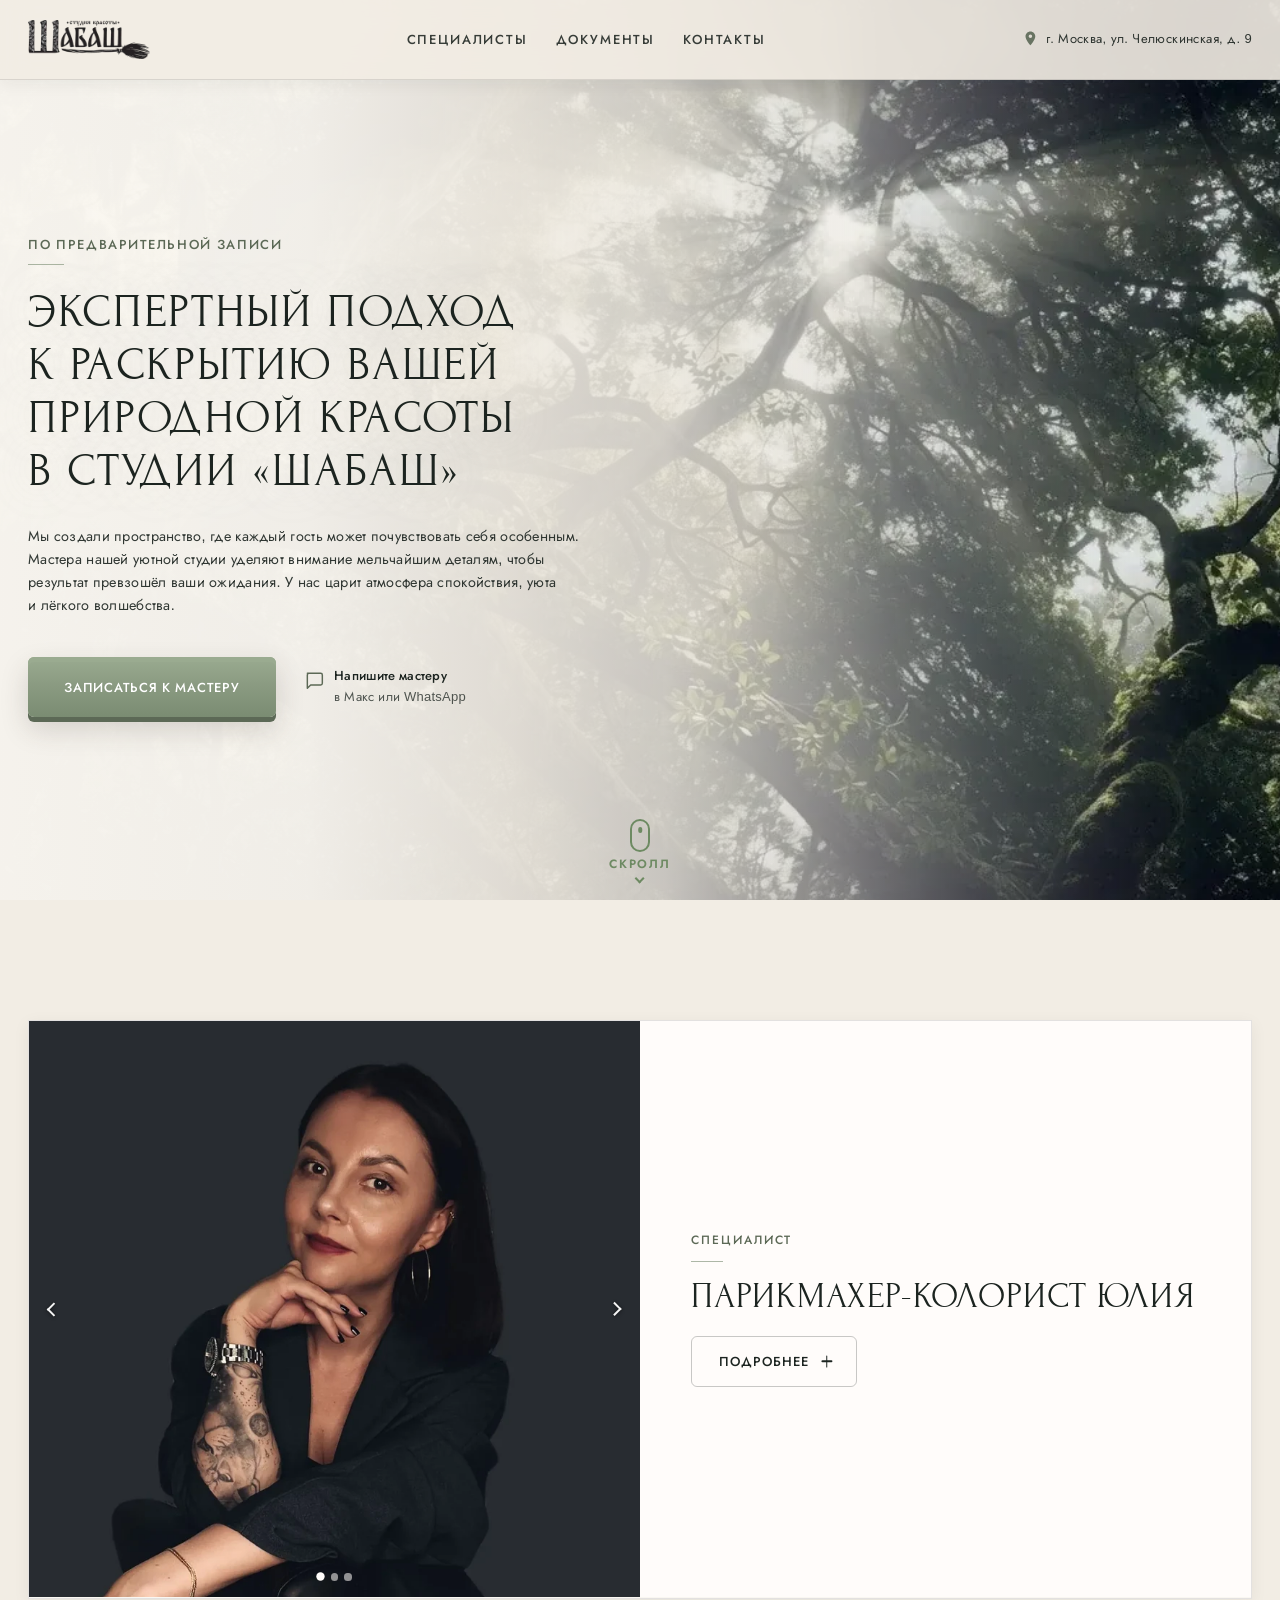
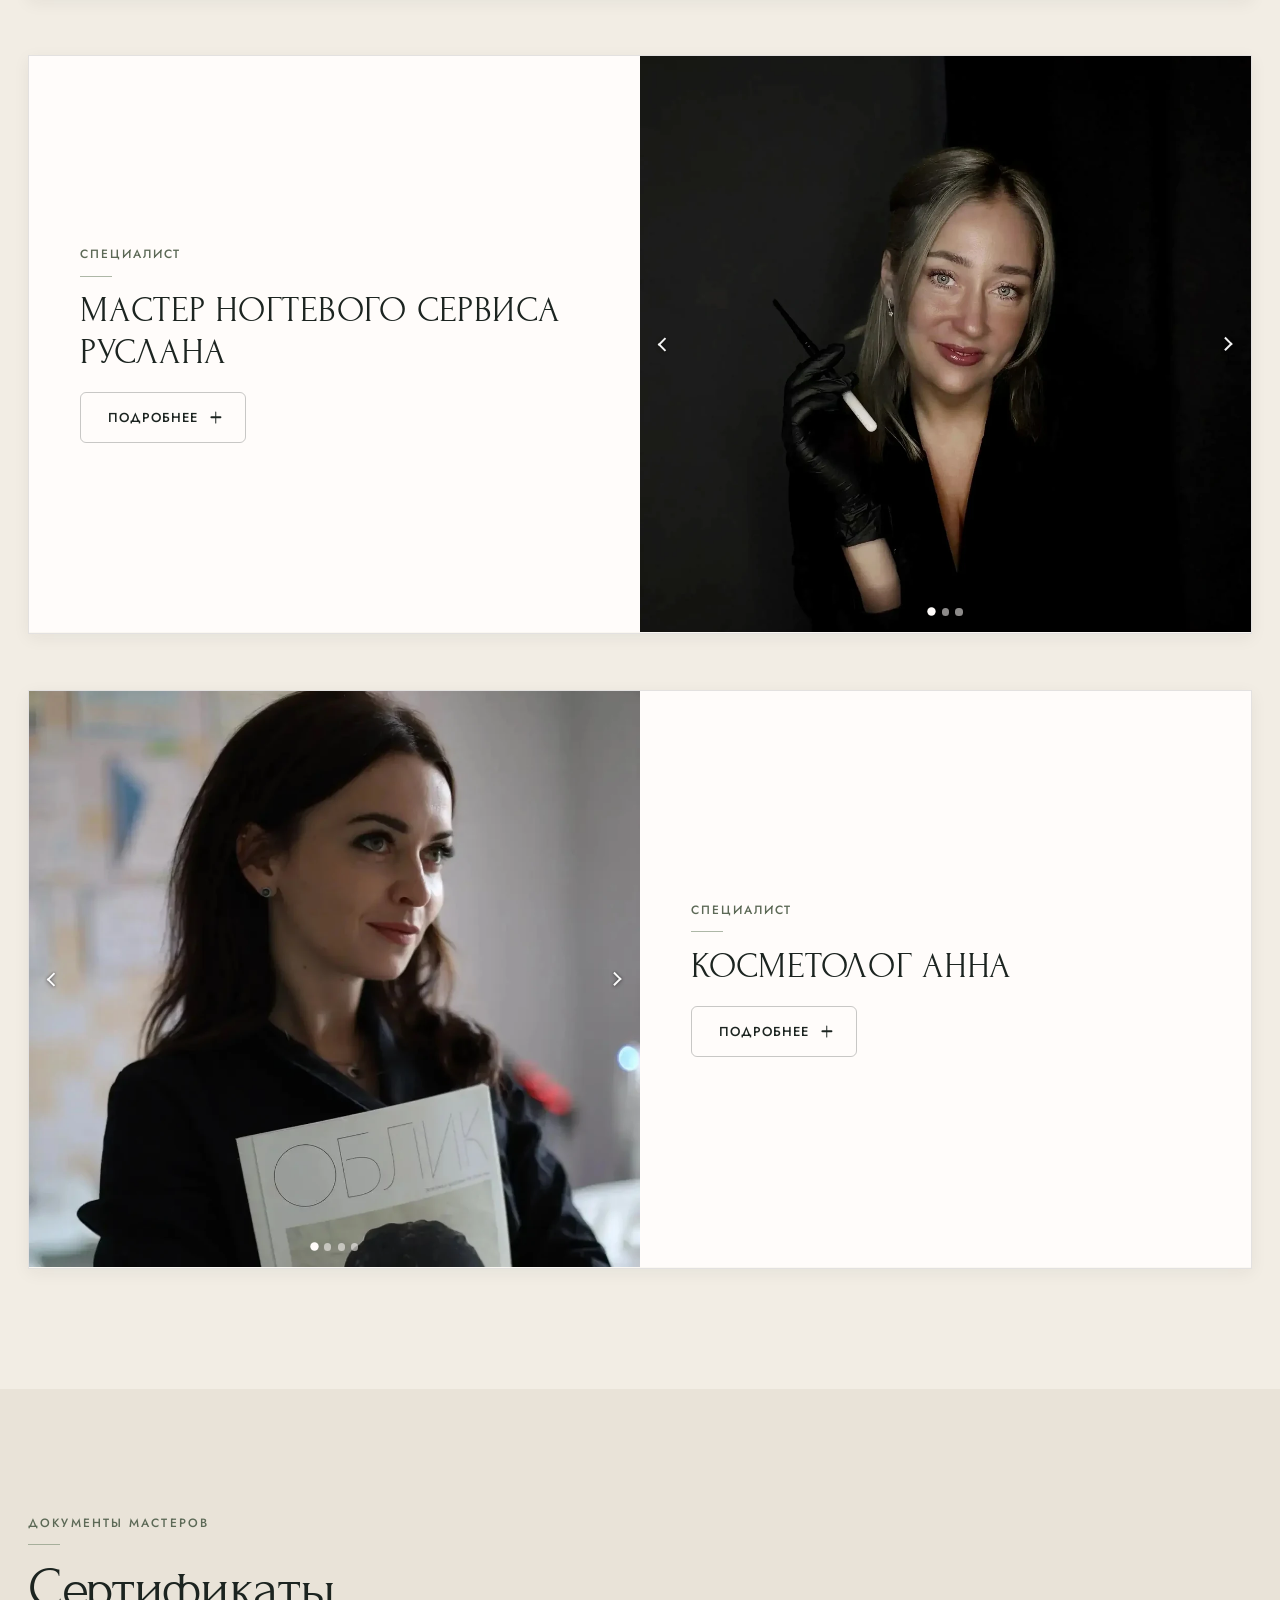
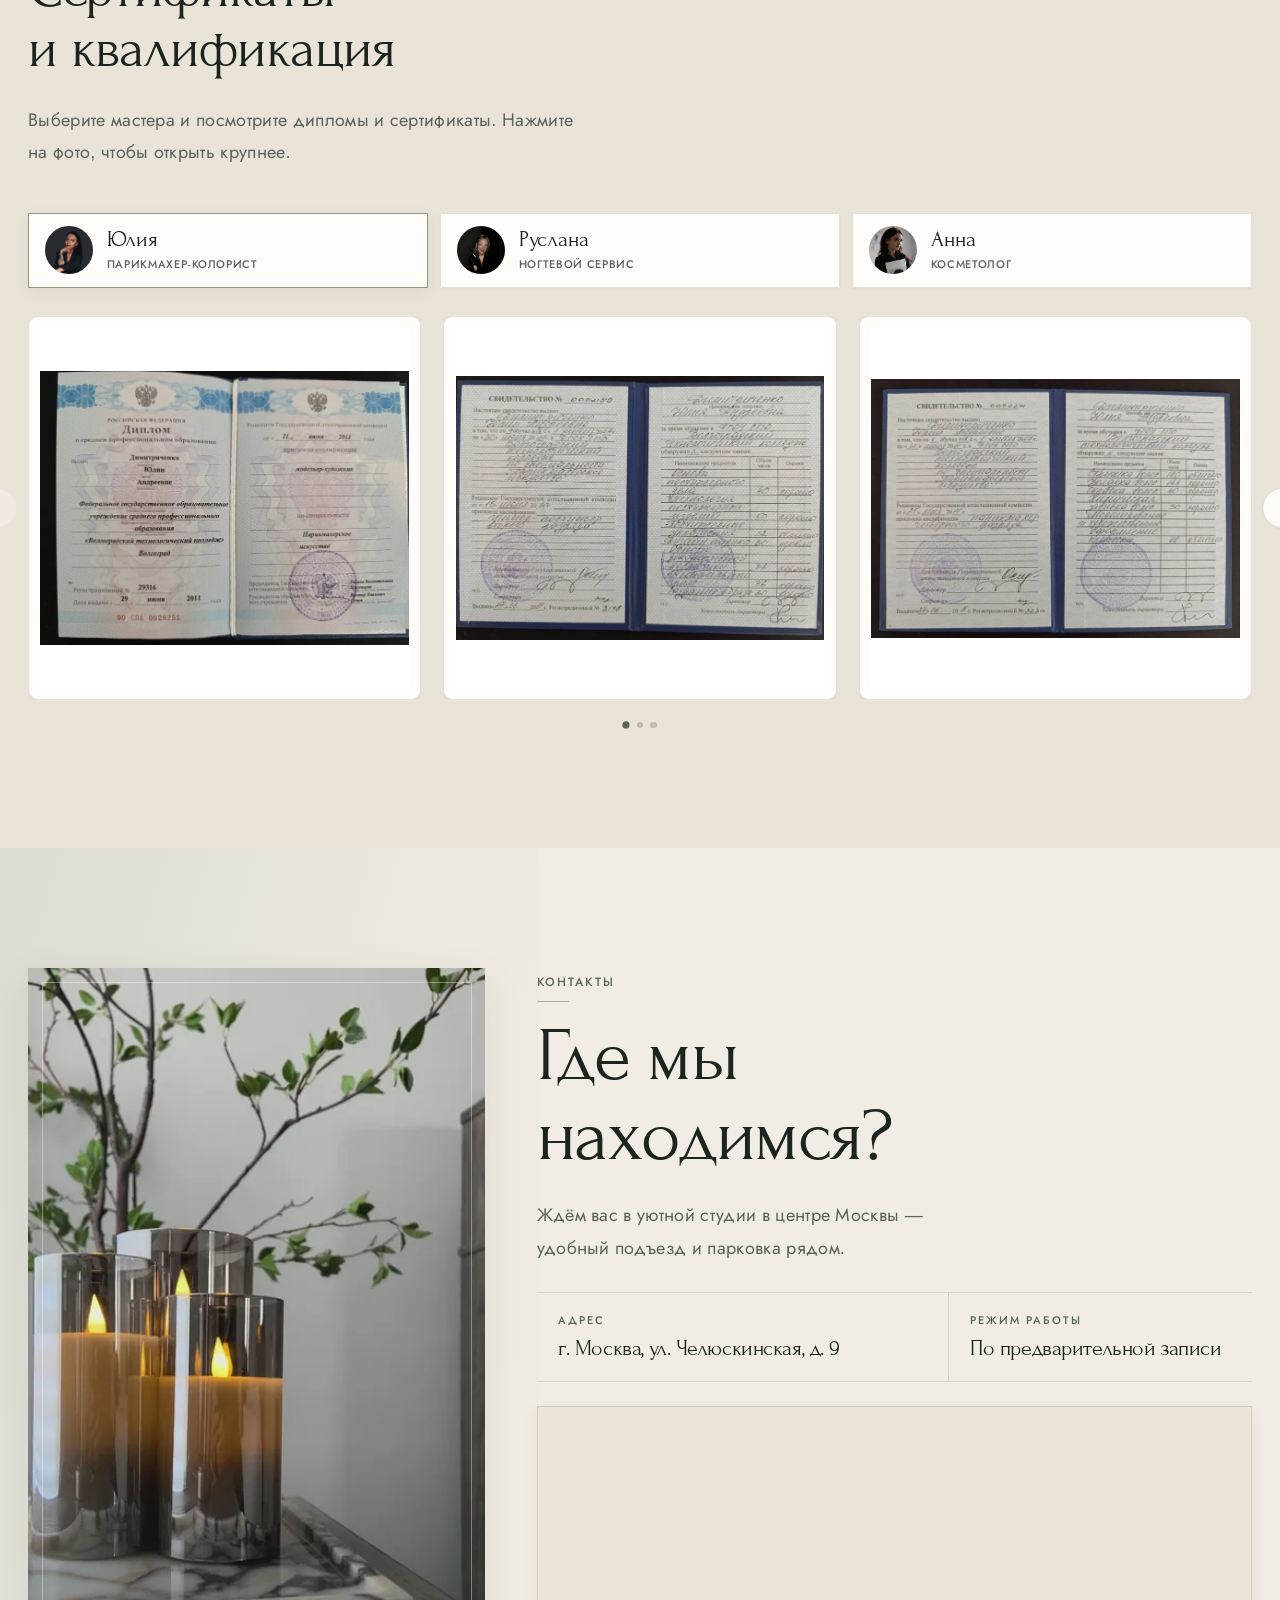
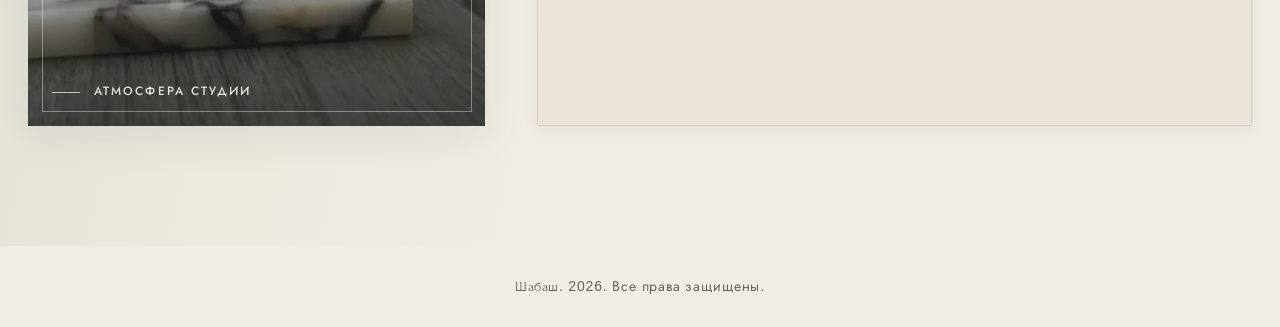
==== commit da7f263e: "Cut critical font chain, defer map iframe and vendor scripts." ====
--- a/index.html
+++ b/index.html
@@ -20,13 +20,14 @@
   <link rel="preload" href="fonts/Jost-cyrillic.woff2" as="font" type="font/woff2" crossorigin>
   <link rel="preload" href="img/hero.webp" as="image" type="image/webp" fetchpriority="high">
   <link rel="dns-prefetch" href="https://maps.yastatic.net">
+  <link rel="preconnect" href="https://maps.yastatic.net">
 
 
 
 
 
   <!-- Critical CSS inlined (no render-blocking stylesheet request) -->
-  <style id="critical-css">@font-face{font-family:"Forum";font-style:normal;font-weight:400;font-display:optional;src:url("fonts/Forum-cyrillic-ext.woff2") format("woff2");unicode-range:U+0460-052F,U+1C80-1C8A,U+20B4,U+2DE0-2DFF,U+A640-A69F,U+FE2E-FE2F;}@font-face{font-family:"Forum";font-style:normal;font-weight:400;font-display:swap;src:url("fonts/Forum-cyrillic.woff2") format("woff2");unicode-range:U+0301,U+0400-045F,U+0490-0491,U+04B0-04B1,U+2116;}@font-face{font-family:"Forum";font-style:normal;font-weight:400;font-display:swap;src:url("fonts/Forum-latin.woff2") format("woff2");unicode-range:U+0000-00FF,U+0131,U+0152-0153,U+02BB-02BC,U+02C6,U+02DA,U+02DC,U+0304,U+0308,U+0329,U+2000-206F,U+20AC,U+2122,U+2191,U+2193,U+2212,U+2215,U+FEFF,U+FFFD;}@font-face{font-family:"Jost";font-style:normal;font-weight:300 600;font-display:swap;src:url("fonts/Jost-cyrillic.woff2") format("woff2");unicode-range:U+0301,U+0400-045F,U+0490-0491,U+04B0-04B1,U+2116;}@font-face{font-family:"Jost";font-style:normal;font-weight:300 600;font-display:optional;src:url("fonts/Jost-latin.woff2") format("woff2");unicode-range:U+0000-00FF,U+0131,U+0152-0153,U+02BB-02BC,U+02C6,U+02DA,U+02DC,U+0304,U+0308,U+0329,U+2000-206F,U+20AC,U+2122,U+2191,U+2193,U+2212,U+2215,U+FEFF,U+FFFD;}:root{--color-sage:#8B9B82;--color-sage-dark:#5C6956;--color-sage-hover:var(--color-sage-dark);--color-plaster:#A3AEA0;--color-ink:#1C2420;--color-paper:#F2EDE4;--color-paper-soft:#E9E3D8;--color-stone:#C8C2B8;--color-wood:#3D342C;--color-beige:var(--color-paper-soft);--color-cream:var(--color-paper);--color-cream-soft:#FAF7F1;--color-olive:var(--color-ink);--color-neutral:#5A635C;--color-gray:var(--color-plaster);--color-brown:var(--color-wood);--color-primary:var(--color-sage);--color-primary-hover:var(--color-sage-dark);--color-secondary:var(--color-paper-soft);--color-bg:var(--color-paper);--color-bg-warm:var(--color-paper-soft);--color-bg-soft:var(--color-cream-soft);--color-bg-alt:var(--color-paper-soft);--color-bg-dark:var(--color-ink);--color-bg-footer:var(--color-plaster);--color-bg-modal:var(--color-stone);--color-card:var(--color-paper-soft);--color-card-alt:var(--color-plaster);--color-surface:#FFFCFA;--color-text:var(--color-ink);--color-text-muted:#5A635C;--color-text-inverse:var(--color-paper);--color-text-on-primary:#ffffff;--color-text-heading:var(--color-ink);--color-border:rgba(28,36,32,0.12);--color-border-strong:rgba(28,36,32,0.24);--color-border-soft:rgba(200,194,184,0.9);--color-focus:var(--color-sage);--color-overlay:rgba(28,36,32,0.48);--font-family-display:"Forum",Georgia,"Times New Roman",serif;--font-family-base:"Jost","Segoe UI",sans-serif;--font-family-ui:"Jost","Segoe UI",sans-serif;--font-size-xs:0.75rem;--font-size-s:0.875rem;--font-size-m:1rem;--font-size-l:1.125rem;--font-size-xl:1.375rem;--font-size-2xl:1.75rem;--font-size-3xl:2.25rem;--font-size-4xl:3rem;--font-size-5xl:clamp(2.75rem,5vw,4rem);--font-size-base:var(--font-size-m);--line-height-tight:1.15;--line-height-snug:1.3;--line-height-base:1.65;--line-height-relaxed:1.8;--letter-spacing-tight:-0.02em;--letter-spacing-normal:0;--letter-spacing-wide:0.06em;--letter-spacing-wider:0.14em;--letter-spacing-label:0.18em;--space-2xs:0.125rem;--space-xs:0.25rem;--space-s:0.5rem;--space-m:1rem;--space-l:1.5rem;--space-xl:2rem;--space-2xl:3rem;--space-3xl:4.5rem;--space-4xl:6rem;--space-5xl:8rem;--section-space:clamp(4.5rem,10vw,7.5rem);--container-width:1360px;--container-wide:1480px;--container-narrow:760px;--header-height:5rem;--gutter:clamp(1.1rem,3vw,1.75rem);--radius-xs:2px;--radius-s:4px;--radius-m:8px;--radius-l:16px;--radius-xl:24px;--radius-pill:999px;--shadow-xs:0 1px 2px rgba(28,36,32,0.04);--shadow-s:0 4px 16px rgba(28,36,32,0.06);--shadow-m:0 12px 40px rgba(28,36,32,0.08);--shadow-l:0 24px 64px rgba(28,36,32,0.12);--shadow-glow:0 8px 32px rgba(139,155,130,0.24);--ease-out:cubic-bezier(0.22,1,0.36,1);--ease-in-out:cubic-bezier(0.65,0,0.35,1);--duration-fast:160ms;--duration-base:280ms;--duration-slow:480ms;--transition:var(--duration-base) var(--ease-out);--transition-slow:var(--duration-slow) var(--ease-out);--z-base:1;--z-header:100;--z-dropdown:200;--z-overlay:300;--z-modal:400;--z-toast:500;}@media (max-width:1200px){:root{--container-width:1100px;--gutter:1.5rem;}}@media (max-width:1024px){:root{--header-height:4.75rem;--container-width:100%;--gutter:1.35rem;}}@media (max-width:640px){:root{--header-height:4.5rem;--gutter:1rem;}}*,*::before,*::after{box-sizing:border-box;}html{-webkit-text-size-adjust:100%;}body{margin:0;}img,picture,video,canvas,svg{display:block;max-width:100%;height:auto;}input,button,textarea,select{font:inherit;}ul,ol{margin:0;padding:0;list-style:none;}a{text-decoration:none;color:inherit;}button{margin:0;padding:0;border:none;background:none;color:inherit;}h1,h2,h3,h4,h5,h6,p{margin:0;}figure{margin:0;}address{font-style:normal;}html{scroll-behavior:smooth;scroll-padding-top:calc(var(--header-height) + 0.75rem);}body{font-family:var(--font-family-base);font-size:var(--font-size-base);line-height:var(--line-height-base);font-weight:400;letter-spacing:0.02em;color:var(--color-text);background-color:var(--color-bg);-webkit-font-smoothing:antialiased;-moz-osx-font-smoothing:grayscale;text-rendering:optimizeLegibility;}::selection{background-color:rgba(139,155,130,0.28);color:var(--color-ink);}h1,h2,h3,h4,h5,h6,.heading{font-family:var(--font-family-display);font-weight:400;color:var(--color-text-heading);line-height:var(--line-height-tight);letter-spacing:var(--letter-spacing-tight);text-wrap:balance;}h1,.heading--1{font-size:var(--font-size-5xl);line-height:var(--line-height-tight);}h2,.heading--2{font-size:var(--font-size-4xl);}h3,.heading--3{font-size:var(--font-size-3xl);line-height:var(--line-height-snug);}h4,.heading--4{font-size:var(--font-size-2xl);line-height:var(--line-height-snug);}h5,.heading--5{font-size:var(--font-size-xl);line-height:var(--line-height-snug);}.lead{font-size:var(--font-size-l);line-height:var(--line-height-relaxed);color:var(--color-text-muted);max-width:36em;}.text-muted{color:var(--color-text-muted);}.text-inverse{color:var(--color-text-inverse);}.label{display:inline-block;font-size:var(--font-size-xs);line-height:1.4;letter-spacing:var(--letter-spacing-label);text-transform:uppercase;color:var(--color-primary);}a:not([class]){color:var(--color-primary);text-decoration:none;background-image:linear-gradient(currentColor,currentColor);background-position:0 100%;background-repeat:no-repeat;background-size:0 1px;transition:background-size var(--transition),color var(--transition);}a:not([class]):hover{color:var(--color-primary-hover);background-size:100% 1px;}:focus-visible{outline:2px solid var(--color-focus);outline-offset:3px;}button{cursor:pointer;}.container{width:100%;max-width:var(--container-width);margin-inline:auto;padding-inline:var(--gutter);}.section{padding-block:var(--section-space);}.visually-hidden{position:absolute;width:1px;height:1px;padding:0;margin:-1px;overflow:hidden;clip:rect(0,0,0,0);white-space:nowrap;border:0;}.skip-link{position:absolute;top:0;left:0;z-index:10000;padding:0.75rem 1.25rem;background:var(--color-ink);color:var(--color-cream-soft);font-family:var(--font-family-ui);font-size:0.875rem;font-weight:500;letter-spacing:0.04em;text-decoration:none;transform:translateY(-120%);transition:transform 0.2s ease;}.skip-link:focus{transform:translateY(0);outline:2px solid var(--color-sage);outline-offset:2px;}@media (max-width:1024px){.section{padding-block:clamp(3.5rem,7vw,5.5rem);}}.header{position:fixed;top:0;left:0;right:0;z-index:var(--z-header);height:var(--header-height);display:flex;align-items:center;justify-content:center;background-color:rgba(242,237,228,0.96);border-bottom:1px solid var(--color-border);box-shadow:var(--shadow-s);transform:translateZ(0);}@media (min-width:1025px){.header{background-color:rgba(242,237,228,0.9);backdrop-filter:blur(14px);-webkit-backdrop-filter:blur(14px);}}.header__inner{position:relative;z-index:1;display:grid;grid-template-columns:auto minmax(0,1fr) auto;align-items:center;column-gap:1.5rem;width:100%;max-width:var(--container-width);margin-inline:auto;padding-inline:var(--gutter);min-height:var(--header-height);}.header__logo{display:inline-flex;align-items:center;justify-self:start;line-height:0;transition:opacity 0.25s ease;}.header__logo:hover{opacity:0.8;}.header__logo-img{display:block;width:auto;max-width:min(150px,46vw);height:auto;max-height:2.5rem;object-fit:contain;}.header__nav{justify-self:center;min-width:0;}.header__nav-list{display:flex;flex-wrap:wrap;align-items:center;justify-content:center;gap:0.15rem 1.75rem;margin:0;padding:0;list-style:none;}.header__nav-link{position:relative;display:inline-block;padding:0.35rem 0;font-family:var(--font-family-ui);font-size:0.8125rem;font-weight:500;letter-spacing:0.14em;text-transform:uppercase;text-decoration:none;color:var(--color-ink);opacity:0.88;transition:color 0.3s ease,opacity 0.3s ease;}.header__nav-link::after{content:"";position:absolute;left:0;right:0;bottom:0.1rem;height:1px;background:currentColor;transform:scaleX(0);transform-origin:left center;transition:transform 0.35s var(--ease-out,cubic-bezier(0.22,1,0.36,1));opacity:0.55;}.header__nav-link:hover{color:var(--color-sage-dark);opacity:1;}.header__nav-link:hover::after{transform:scaleX(1);}.header__nav-link:focus-visible{outline:2px solid var(--color-sage);outline-offset:4px;}.header__actions{display:flex;align-items:center;justify-content:flex-end;justify-self:end;gap:0.85rem;min-width:0;}.header__address{display:inline-flex;align-items:center;gap:0.45rem;max-width:none;font-family:var(--font-family-ui);font-size:0.8125rem;font-weight:400;letter-spacing:0.03em;line-height:1.25;color:var(--color-ink);text-decoration:none;white-space:nowrap;opacity:0.9;transition:color 0.35s ease,opacity 0.35s ease;}.header__address span{white-space:nowrap;}.header__address:hover{color:var(--color-sage-dark);opacity:1;}.header__icon{flex-shrink:0;display:block;width:1.05rem;height:1.05rem;margin-top:-0.12rem;color:var(--color-sage-dark);}@media (max-width:1024px){.header__inner{grid-template-columns:auto 1fr auto;column-gap:0.75rem;}.header__nav{display:none;}.header__logo{justify-self:start;}.header__actions{gap:0.45rem;}.header__address span{font-size:0.78rem;}.header__icon{width:1rem;height:1rem;}.header__logo-img{max-height:2.4rem;}.burger{width:2.75rem;height:2.75rem;}}@media (min-width:1025px) and (max-width:1200px){.header__inner{column-gap:1rem;}.header__actions{gap:0.65rem;}.header__address{max-width:none;}.header__address span{font-size:0.78rem;}.header__nav-list{gap:0.1rem 1.15rem;}.header__nav-link{font-size:0.75rem;letter-spacing:0.11em;}}@media (max-width:768px){.header__address{display:none;}.header__inner{grid-template-columns:auto 1fr;column-gap:0.5rem;}.header__actions{gap:0.15rem;justify-self:end;}}@media (max-width:640px){.header{height:4.5rem;}.header__inner{min-height:4.5rem;height:100%;padding-inline:1rem;column-gap:0.5rem;}.header__logo-img{max-width:min(160px,48vw);max-height:2.85rem;}.header__actions{gap:0.1rem;}.burger{width:2.4rem;height:2.4rem;}}@media (max-width:400px){.header__logo-img{max-width:min(120px,36vw);max-height:2.4rem;}}.burger{display:none;position:relative;z-index:1;flex-shrink:0;align-items:center;justify-content:center;width:2.75rem;height:2.75rem;margin:0;padding:0;border:0;border-radius:6px;background:transparent;color:var(--color-ink);cursor:pointer;-webkit-tap-highlight-color:transparent;}.burger__line{position:absolute;left:50%;width:1.35rem;height:1.5px;margin-left:-0.675rem;border-radius:1px;background:currentColor;transition:transform 0.4s cubic-bezier(0.22,1,0.36,1),opacity 0.25s ease,top 0.4s cubic-bezier(0.22,1,0.36,1);}.burger__line:nth-child(1){top:calc(50% - 6px);}.burger__line:nth-child(2){top:50%;}.burger__line:nth-child(3){top:calc(50% + 6px);}.burger[aria-expanded="true"] .burger__line:nth-child(1){top:50%;transform:rotate(45deg);}.burger[aria-expanded="true"] .burger__line:nth-child(2){opacity:0;transform:scaleX(0);}.burger[aria-expanded="true"] .burger__line:nth-child(3){top:50%;transform:rotate(-45deg);}.burger:focus-visible{outline:2px solid var(--color-sage);outline-offset:3px;}.burger:focus:not(:focus-visible){outline:none;}.menu-overlay{position:fixed;inset:0;z-index:var(--z-overlay);background:rgba(28,36,32,0.42);opacity:0;visibility:hidden;pointer-events:none;transition:opacity 0.35s ease,visibility 0.35s ease;}.menu-overlay.is-open{opacity:1;visibility:visible;pointer-events:auto;}.menu{position:fixed;top:0;right:0;z-index:calc(var(--z-overlay) + 10);display:flex;flex-direction:column;width:min(20.5rem,88vw);height:100%;height:100dvh;padding:1.35rem 1.35rem 1.75rem 1.5rem;background:var(--color-paper);box-shadow:-12px 0 40px rgba(28,36,32,0.12);transform:translateX(100%);visibility:hidden;transition:transform 0.4s cubic-bezier(0.22,1,0.36,1),visibility 0.4s;will-change:transform;}.menu.is-open{transform:translateX(0);visibility:visible;}.menu__title{margin:0 0 2rem;padding:0.35rem 3.25rem 1rem 0;border-bottom:1px solid rgba(28,36,32,0.1);font-family:var(--font-family-display);font-size:1.35rem;font-weight:400;letter-spacing:0.06em;text-transform:uppercase;color:var(--color-ink);}.menu__nav{margin-top:0.25rem;}.menu__nav-list{display:flex;flex-direction:column;gap:0.15rem;margin:0;padding:0;list-style:none;}.menu__nav-link{display:block;padding:0.75rem 0;font-family:var(--font-family-display);font-size:1.5rem;letter-spacing:0.04em;line-height:1.2;color:var(--color-ink);text-decoration:none;border-bottom:1px solid rgba(28,36,32,0.08);transition:color 0.3s ease,padding-left 0.3s ease;}.menu__nav-link:hover{color:var(--color-sage-dark);padding-left:0.35rem;}.menu__nav-link:focus-visible{outline:2px solid var(--color-sage);outline-offset:3px;}.menu__contacts{display:flex;flex-direction:column;gap:0.75rem;margin-top:auto;padding-top:1.25rem;border-top:1px solid rgba(28,36,32,0.1);font-style:normal;}.menu__hours{margin:0;font-family:var(--font-family-ui);font-size:0.75rem;font-weight:500;letter-spacing:0.1em;text-transform:uppercase;color:var(--color-sage-dark);}.menu__contact{font-family:var(--font-family-ui);font-size:1rem;line-height:1.45;color:var(--color-ink);text-decoration:none;opacity:0.9;transition:color 0.3s ease,opacity 0.3s ease;}.menu__contact:hover{color:var(--color-sage-dark);opacity:1;}body.is-menu-open{overflow:hidden;}body.is-menu-open .header{z-index:calc(var(--z-overlay) + 20);background-color:transparent !important;border-bottom-color:transparent !important;box-shadow:none !important;backdrop-filter:none !important;-webkit-backdrop-filter:none !important;pointer-events:none;}body.is-menu-open .header__inner{pointer-events:none;}body.is-menu-open .burger{pointer-events:auto;}body.is-menu-open .header__address,body.is-menu-open .header__logo,body.is-menu-open .header__nav{opacity:0 !important;visibility:hidden !important;pointer-events:none !important;}@media (max-width:1024px){.burger{display:inline-flex;}.menu{width:min(22rem,72vw);padding:1.75rem 1.75rem 2rem;}.menu__title{font-size:1.5rem;}.menu__nav-link{font-size:1.65rem;}.menu__contact{font-size:1.05rem;}}@media (max-width:640px){.menu{width:min(20.5rem,88vw);padding:1.35rem 1.35rem 1.75rem 1.5rem;}.menu__title{font-size:1.35rem;}.menu__nav-link{font-size:1.4rem;}.menu__contact{font-size:1rem;}}@media (prefers-reduced-motion:reduce){.burger__line,.menu,.menu-overlay{transition:none;}}.hero{position:relative;isolation:isolate;display:flex;align-items:center;min-height:100vh;min-height:100svh;color:var(--color-ink);background-color:var(--color-paper);overflow:hidden;}.hero__bg{position:absolute;inset:0;z-index:0;}.hero__photo{width:100%;height:100%;object-fit:cover;object-position:center center;transform:scale(1.02);will-change:auto;backface-visibility:hidden;}.hero__overlay{position:absolute;inset:0;z-index:1;background:linear-gradient( 90deg,rgba(250,247,241,0.98) 0%,rgba(250,247,241,0.96) 24%,rgba(242,237,228,0.92) 40%,rgba(242,237,228,0.82) 52%,rgba(242,237,228,0.55) 64%,rgba(242,237,228,0.28) 76%,rgba(242,237,228,0.1) 86%,transparent 94% );}.hero__sparkles{position:absolute;inset:0;z-index:1;overflow:hidden;pointer-events:none;}.hero__sparkle{position:absolute;width:5px;height:5px;border-radius:50%;background:rgba(255,252,250,1);box-shadow:0 0 6px 2px rgba(255,252,250,0.85),0 0 16px 4px rgba(255,240,210,0.55),0 0 28px 8px rgba(232,220,190,0.28);opacity:0;transform:scale(0.55);animation:hero-sparkle-twinkle 4.2s ease-in-out infinite;}.hero__sparkle--star{width:7px;height:7px;background:rgba(255,252,250,1);box-shadow:0 0 8px 2px rgba(255,252,250,0.95),0 0 20px 6px rgba(255,240,210,0.65),0 0 36px 10px rgba(232,220,190,0.35);}.hero__sparkle--star::before,.hero__sparkle--star::after{content:"";position:absolute;top:50%;left:50%;background:rgba(255,252,250,0.95);border-radius:1px;transform:translate(-50%,-50%);pointer-events:none;}.hero__sparkle--star::before{width:2px;height:22px;box-shadow:0 0 8px 1px rgba(255,252,250,0.7);}.hero__sparkle--star::after{width:22px;height:2px;box-shadow:0 0 8px 1px rgba(255,252,250,0.7);}.hero__sparkle:nth-child(1){top:14%;left:58%;width:4px;height:4px;animation-duration:3.8s;animation-delay:0s;}.hero__sparkle:nth-child(2){top:22%;left:72%;width:6px;height:6px;animation-duration:4.6s;animation-delay:0.5s;}.hero__sparkle:nth-child(3){top:31%;left:84%;width:4px;height:4px;animation-duration:3.4s;animation-delay:1.1s;}.hero__sparkle:nth-child(4){top:18%;left:91%;animation-duration:5s;animation-delay:0.2s;}.hero__sparkle:nth-child(5){top:42%;left:63%;width:5px;height:5px;animation-duration:4.2s;animation-delay:1.6s;}.hero__sparkle:nth-child(6){top:48%;left:78%;width:6px;height:6px;animation-duration:4.8s;animation-delay:0.9s;}.hero__sparkle:nth-child(7){top:55%;left:88%;animation-duration:3.9s;animation-delay:2.2s;}.hero__sparkle:nth-child(8){top:64%;left:68%;width:4px;height:4px;animation-duration:5.2s;animation-delay:0.4s;}.hero__sparkle:nth-child(9){top:70%;left:81%;width:5px;height:5px;animation-duration:3.6s;animation-delay:1.4s;}.hero__sparkle:nth-child(10){top:78%;left:74%;width:4px;height:4px;animation-duration:4.5s;animation-delay:2.6s;}.hero__sparkle:nth-child(11){top:36%;left:70%;animation-duration:5.4s;animation-delay:1.2s;}.hero__sparkle:nth-child(12){top:58%;left:94%;width:5px;height:5px;animation-duration:4s;animation-delay:1.9s;}@keyframes hero-sparkle-twinkle{0%,100%{opacity:0.12;transform:scale(0.55) translateY(0);}15%{opacity:0.55;transform:scale(0.85) translateY(-1px);}38%{opacity:1;transform:scale(1.15) translateY(-3px);}55%{opacity:0.75;transform:scale(0.95) translateY(-2px);}78%{opacity:0.25;transform:scale(0.65) translateY(0);}}@media (prefers-reduced-motion:reduce){.hero__sparkle{animation:none;opacity:0.55;transform:scale(0.95);}.hero__sparkle:nth-child(n + 7){display:none;}}.hero__inner{position:relative;z-index:2;width:100%;padding-top:calc(var(--header-height) + 2rem);padding-bottom:4rem;}.hero__content{max-width:min(72rem,90vw);width:100%;}.hero__badge{display:inline-block;margin:0 0 1.25rem;padding:0;border:0;background:none;box-shadow:none;font-family:var(--font-family-ui);font-size:0.8125rem;font-weight:500;letter-spacing:0.12em;text-transform:uppercase;line-height:1.3;color:var(--color-sage-dark);white-space:nowrap;}.hero__badge::after{content:"";display:block;width:2.25rem;height:1px;margin-top:0.65rem;background:var(--color-sage);opacity:0.7;}.hero__title{margin:0 0 1.75rem;max-width:10.5em;width:auto;font-family:var(--font-family-display);font-weight:400;font-size:clamp(2rem,3.7vw,3.5rem);line-height:1.12;letter-spacing:0.04em;text-transform:uppercase;text-wrap:wrap;color:var(--color-ink);text-shadow:0 1px 0 rgba(242,237,228,0.45),0 0 40px rgba(242,237,228,0.35);}.hero__text{margin:0 0 2.5rem;max-width:min(36rem,100%);width:100%;font-family:var(--font-family-ui);font-weight:400;font-size:clamp(0.9rem,1.1vw,1.05rem);line-height:1.6;letter-spacing:0.02em;color:var(--color-ink);opacity:0.9;}.hero__buttons{display:flex;flex-wrap:wrap;align-items:center;gap:1.5rem 1.75rem;}.hero__btn{position:relative;display:inline-flex;align-items:center;justify-content:center;min-height:3.75rem;padding:1.05rem 2.25rem;border:0;border-radius:6px;background:linear-gradient( 180deg,#9aab90 0%,var(--color-sage) 45%,#7a8c72 100% );color:#ffffff;font-family:var(--font-family-ui);font-size:0.8125rem;font-weight:500;letter-spacing:0.06em;text-transform:uppercase;text-decoration:none;line-height:1.2;overflow:hidden;box-shadow:inset 0 5px 0 #9aab90,0 5px 0 #5c6956,0 12px 28px rgba(61,52,44,0.18);transition:filter 0.25s ease;}.hero__btn:link,.hero__btn:visited,.hero__btn:hover,.hero__btn:active{color:#ffffff;}.hero__btn::after{content:"";position:absolute;top:0;left:-60%;width:45%;height:100%;background:linear-gradient( 100deg,transparent 0%,rgba(255,255,255,0.08) 35%,rgba(255,255,255,0.45) 50%,rgba(255,255,255,0.08) 65%,transparent 100% );transform:skewX(-20deg);animation:hero-btn-shine 5s ease-in-out infinite;pointer-events:none;z-index:2;}@keyframes hero-btn-shine{0%{left:-60%;opacity:0;}8%{opacity:1;}35%{left:120%;opacity:1;}36%,100%{left:120%;opacity:0;}}.hero__btn span{position:relative;z-index:1;color:#ffffff;}.hero__btn:hover{filter:brightness(0.88);color:#ffffff;}.hero__btn:hover::after{animation-duration:4s;}.hero__btn:active{filter:brightness(0.8);color:#ffffff;}.hero__btn:focus-visible{outline:2px solid var(--color-sage-dark);outline-offset:3px;}@media (prefers-reduced-motion:reduce){.hero__btn::after{animation:none;display:none;}}.hero__note{display:flex;align-items:flex-start;gap:0.65rem;max-width:12rem;color:var(--color-ink);}.hero__note-icon{flex-shrink:0;width:1.25rem;height:1.25rem;margin-top:0.15rem;color:var(--color-sage-dark);}.hero__note p{margin:0;font-family:var(--font-family-ui);font-size:0.8125rem;line-height:1.45;letter-spacing:0.02em;}.hero__note strong{display:block;font-weight:500;}.hero__note span{display:block;margin-top:0.15rem;opacity:0.75;}.hero__scroll{position:absolute;left:50%;bottom:1.1rem;z-index:3;display:flex;flex-direction:column;align-items:center;gap:0.35rem;width:4.5rem;transform:translateX(-50%);color:#6d8a62;text-decoration:none;opacity:1;transition:color 0.25s ease;}.hero__scroll:hover{color:#5a7550;}.hero__scroll-mouse{position:relative;width:1.3rem;height:2.05rem;border:2px solid currentColor;border-radius:999px;}.hero__scroll-wheel{position:absolute;top:0.35rem;left:50%;width:0.22rem;height:0.38rem;border-radius:999px;background:currentColor;transform:translateX(-50%);animation:hero-scroll-wheel 1.8s ease-in-out infinite;}.hero__scroll-label{display:block;width:100%;font-family:var(--font-family-ui);font-size:0.75rem;font-weight:600;letter-spacing:0.14em;text-align:center;text-transform:uppercase;line-height:1;color:#6d8a62;}.hero__scroll-chevron{display:block;width:0.45rem;height:0.45rem;margin:0 auto;border-right:2px solid currentColor;border-bottom:2px solid currentColor;transform:rotate(45deg);transform-origin:50% 50%;animation:hero-scroll-chevron 1.8s ease-in-out infinite;}@keyframes hero-scroll-wheel{0%{opacity:1;transform:translateX(-50%) translateY(0);}60%{opacity:0;transform:translateX(-50%) translateY(0.5rem);}100%{opacity:0;transform:translateX(-50%) translateY(0.5rem);}}@keyframes hero-scroll-chevron{0%,100%{opacity:0.4;transform:rotate(45deg) translate(0,0);}50%{opacity:1;transform:rotate(45deg) translate(0.1rem,0.1rem);}}@media (prefers-reduced-motion:reduce){.hero__scroll-wheel,.hero__scroll-chevron{animation:none;}}@media (max-width:1200px){.hero__content{max-width:min(62rem,85vw);}.hero__title{font-size:clamp(1.9rem,3.7vw,3.5rem);}.hero__text{font-size:clamp(0.9rem,1.15vw,1.05rem);max-width:min(34rem,100%);}}@media (max-width:1024px){.hero{align-items:center;min-height:100vh;min-height:100svh;}.hero__photo{object-position:70% center;transform:scale(1.02);}.hero__sparkle:nth-child(1){left:64%;}.hero__sparkle:nth-child(2){left:76%;}.hero__sparkle:nth-child(3){left:86%;}.hero__sparkle:nth-child(5){left:68%;}.hero__sparkle:nth-child(8){left:72%;}.hero__sparkle:nth-child(11){left:74%;}.hero__overlay{background:linear-gradient( 90deg,rgba(250,247,241,0.98) 0%,rgba(250,247,241,0.96) 28%,rgba(242,237,228,0.92) 42%,rgba(242,237,228,0.78) 55%,rgba(242,237,228,0.5) 65%,rgba(242,237,228,0.22) 75%,rgba(242,237,228,0.08) 85%,transparent 92% );}.hero__inner{display:flex;flex-direction:column;justify-content:center;min-height:100vh;min-height:100svh;padding-top:calc(var(--header-height) + 1.5rem);padding-bottom:5rem;}.hero__content{max-width:min(68rem,88%);width:100%;}.hero__badge{margin-bottom:1.5rem;font-size:1.05rem;letter-spacing:0.12em;}.hero__title{font-size:clamp(2.95rem,5.5vw,4.3rem);line-height:1.08;letter-spacing:0.03em;margin-bottom:1.65rem;max-width:10.5em;}.hero__text{margin-bottom:2.5rem;max-width:none;max-width:min(34rem,92%);font-size:clamp(0.95rem,1.5vw,1.1rem);line-height:1.6;}.hero__buttons{gap:1.6rem 2.1rem;}.hero__btn{min-height:4.5rem;padding:1.25rem 2.5rem;font-size:1.05rem;}.hero__note{max-width:18rem;}.hero__note-icon{width:1.2rem;height:1.2rem;}.hero__note p{font-size:1.1rem;}.hero__scroll{bottom:1.35rem;}.hero__scroll-label{font-size:0.8rem;}}@media (min-width:901px) and (max-width:1024px){.hero__content{max-width:min(72rem,90%);width:100%;}.hero__badge{font-size:1.1rem;}.hero__title{font-size:4.1rem;margin-bottom:1.75rem;max-width:10.5em;}.hero__text{font-size:1.05rem;max-width:min(34rem,90%);}.hero__btn{min-height:4.75rem;font-size:1.1rem;padding:1.3rem 2.75rem;}.hero__note p{font-size:1.15rem;}}@media (min-width:768px) and (max-width:900px){.hero__content{max-width:min(64rem,90%);width:100%;}.hero__badge{font-size:1rem;}.hero__title{font-size:clamp(2.75rem,5.8vw,3.7rem);}.hero__text{font-size:1rem;max-width:min(32rem,92%);}.hero__btn{min-height:4.35rem;font-size:1rem;padding:1.2rem 2.35rem;}.hero__note p{font-size:1.05rem;}.hero__overlay{background:linear-gradient( 90deg,rgba(250,247,241,0.98) 0%,rgba(250,247,241,0.96) 30%,rgba(242,237,228,0.93) 45%,rgba(242,237,228,0.8) 58%,rgba(242,237,228,0.48) 70%,rgba(242,237,228,0.18) 82%,transparent 92% );}}@media (max-width:767px){.hero__photo{filter:brightness(0.72);}.hero__overlay{background:linear-gradient( 160deg,rgba(250,247,241,0.94) 0%,rgba(242,237,228,0.88) 32%,rgba(242,237,228,0.8) 55%,rgba(242,237,228,0.84) 100% );}.hero__inner{justify-content:flex-end;padding-bottom:5.5rem;}.hero__content{max-width:100%;}.hero__title{font-size:clamp(1.8rem,4.5vw,2.5rem);max-width:none;width:100%;}}@media (max-width:640px){.hero{min-height:100vh;min-height:100svh;height:100svh;max-height:100svh;}.hero__badge{color:var(--color-ink);}.hero__badge::after{background:var(--color-ink);opacity:0.55;}.hero__photo{object-position:78% 40%;transform:none;filter:brightness(0.58);}.hero__sparkles{opacity:0.55;}.hero__sparkle:nth-child(n + 7){display:none;}.hero__sparkle:nth-child(1){top:12%;left:62%;}.hero__sparkle:nth-child(2){top:20%;left:78%;}.hero__sparkle:nth-child(3){top:28%;left:88%;}.hero__sparkle:nth-child(4){top:16%;left:92%;}.hero__sparkle:nth-child(5){top:34%;left:70%;}.hero__sparkle:nth-child(6){top:24%;left:54%;}.hero__overlay{background:linear-gradient( 180deg,rgba(250,247,241,0.68) 0%,rgba(250,247,241,0.4) 12%,rgba(242,237,228,0.48) 30%,rgba(250,247,241,0.86) 48%,rgba(250,247,241,0.94) 62%,rgba(250,247,241,0.97) 80%,rgba(250,247,241,0.98) 100% );}.hero__inner{min-height:0;height:100%;justify-content:flex-end;padding-top:calc(var(--header-height) + 0.5rem);padding-bottom:5.5rem;}.hero__content{width:100%;padding-top:1rem;}.hero__title{font-size:clamp(1.7rem,7.5vw,2.15rem);line-height:1.14;letter-spacing:0.02em;margin-bottom:1rem;max-width:none;width:100%;color:var(--color-ink);text-shadow:0 1px 12px rgba(250,247,241,0.85);}.hero__text{margin-bottom:1.5rem;max-width:100%;font-size:0.95rem;line-height:1.55;letter-spacing:0.02em;color:var(--color-ink);opacity:0.92;}.hero__text br{display:none;}.hero__buttons{flex-direction:column;align-items:stretch;gap:0.85rem;}.hero__btn{width:100%;min-height:3.35rem;padding:0.95rem 1.25rem;border-radius:6px;font-size:0.75rem;letter-spacing:0.04em;box-shadow:inset 0 4px 0 #9aab90,0 4px 0 #5c6956,0 10px 22px rgba(61,52,44,0.16);}.hero__btn span{text-align:center;white-space:normal;}.hero__note{display:flex;flex-direction:row;align-items:center;justify-content:flex-start;gap:0.45rem;width:100%;max-width:none;margin:0.15rem 0 0;padding:0;text-align:left;}.hero__note-icon{flex-shrink:0;width:1rem;height:1rem;margin:0;padding:0;border-radius:0;background:none;color:var(--color-sage-dark);}.hero__note p{display:block;margin:0;font-size:0.78rem;line-height:1.3;letter-spacing:0.02em;color:var(--color-ink);}.hero__note strong{display:inline;font-weight:500;}.hero__note span{display:inline;margin:0;opacity:0.72;}.hero__note span::before{content:" · ";opacity:0.55;}.hero__scroll{bottom:0.9rem;}}@media (max-width:380px){.hero__title{font-size:1.55rem;letter-spacing:0.015em;max-width:none;width:100%;}.hero__btn{font-size:0.68rem;min-height:2.9rem;padding-inline:0.9rem;}}@media (max-width:430px) and (max-height:740px){.hero__inner{padding-top:calc(var(--header-height) + 0.25rem);padding-bottom:5.25rem;}.hero__content{padding-top:0.35rem;margin-bottom:0.5rem;}.hero__badge{margin-bottom:0.65rem;font-size:0.7rem;letter-spacing:0.1em;}.hero__badge::after{width:1.75rem;margin-top:0.4rem;}.hero__title{font-size:clamp(1.35rem,6vw,1.6rem);line-height:1.12;margin-bottom:0.65rem;letter-spacing:0.015em;max-width:none;width:100%;}.hero__text{margin-bottom:0.9rem;font-size:0.82rem;line-height:1.4;}.hero__buttons{gap:0.55rem;}.hero__btn{min-height:2.75rem;padding:0.75rem 1rem;font-size:0.68rem;letter-spacing:0.03em;box-shadow:inset 0 3px 0 #9aab90,0 3px 0 #5c6956,0 8px 16px rgba(61,52,44,0.14);}.hero__note{gap:0.35rem;margin-top:0;justify-content:flex-start;text-align:left;}.hero__note-icon{width:0.85rem;height:0.85rem;}.hero__note p{font-size:0.68rem;}.hero__scroll{bottom:0.45rem;gap:0.2rem;width:3.5rem;}.hero__scroll-mouse{width:1rem;height:1.55rem;border-width:1.5px;}.hero__scroll-wheel{top:0.25rem;width:0.16rem;height:0.28rem;}.hero__scroll-label{font-size:0.6rem;letter-spacing:0.1em;}.hero__scroll-chevron{width:0.35rem;height:0.35rem;}}@media (max-width:380px) and (max-height:600px){.hero__inner{padding-bottom:4.5rem;}.hero__title{font-size:1.28rem;margin-bottom:0.5rem;max-width:none;width:100%;}.hero__text{margin-bottom:0.7rem;font-size:0.78rem;line-height:1.35;display:-webkit-box;-webkit-line-clamp:3;-webkit-box-orient:vertical;overflow:hidden;}.hero__btn{min-height:2.55rem;padding:0.65rem 0.85rem;font-size:0.64rem;}.hero__scroll{bottom:0.3rem;}.hero__scroll-label{font-size:0.55rem;}}.specialist{--specialist-layout-height:36rem;--specialist-panel-pad-x:clamp(1.35rem,2.8vw,2.25rem);--specialist-panel-pad-y:clamp(1.5rem,3vw,2.25rem);--specialist-col-left:minmax(0,1fr);--specialist-col-right:minmax(0,1fr);background-color:var(--color-paper);color:var(--color-ink);}.specialist__list{display:flex;flex-direction:column;align-items:stretch;gap:clamp(2rem,4.5vw,3.5rem);width:100%;}.specialist__card{display:flex;flex-direction:column;gap:0;width:100%;max-width:100%;margin:0;border:1px solid transparent;border-radius:0;background:transparent;box-shadow:none;overflow:hidden;transition:background-color 2.2s ease 0.35s,border-color 2.2s ease 0.35s,box-shadow 2.2s ease 0.4s;}.specialist__card.is-inview{background:var(--color-surface);border-color:var(--color-border);box-shadow:var(--shadow-s);}.specialist__layout{display:grid;grid-template-columns:var(--specialist-col-left) var(--specialist-col-right);gap:0;align-items:stretch;width:100%;height:var(--specialist-layout-height);min-height:var(--specialist-layout-height);max-height:var(--specialist-layout-height);}.specialist__card--reverse .specialist__layout > .specialist__media{order:2;}.specialist__card--reverse .specialist__intro{order:1;}.specialist__layout > .specialist__media,.specialist__intro{opacity:0;transition:opacity 1.6s ease,transform 1.85s cubic-bezier(0.16,1,0.3,1);}.specialist__layout > .specialist__media{transform:translate3d(-5.5rem,0,0);}.specialist__intro{transform:translate3d(5.5rem,0,0);}.specialist__card--reverse .specialist__layout > .specialist__media{transform:translate3d(5.5rem,0,0);}.specialist__card--reverse .specialist__intro{transform:translate3d(-5.5rem,0,0);}.specialist__card.is-inview .specialist__layout > .specialist__media,.specialist__card.is-inview .specialist__intro{opacity:1;transform:translate3d(0,0,0);}.specialist__card.is-inview .specialist__intro{transition-delay:0.22s;}.specialist__card--reverse.is-inview .specialist__layout > .specialist__media{transition-delay:0.22s;}.specialist__card--reverse.is-inview .specialist__intro{transition-delay:0s;}.specialist__media{position:relative;min-height:0;max-height:none;height:100%;background:var(--color-paper-soft);overflow:hidden;border-radius:0;}.specialist__layout > .specialist__media{height:100%;min-height:0;max-height:none;}.specialist__photo{display:block;width:100%;height:100%;min-height:0;max-height:none;object-fit:cover;object-position:center 48%;border-radius:0;}.specialist__layout > .specialist__media .specialist__photo{position:absolute;inset:0;width:100%;height:100%;object-fit:cover;object-position:center 48%;}.specialist__layout > .specialist__media .specialist__swiper{position:absolute;inset:0;width:100%;height:100%;margin:0;overflow:hidden;}.specialist__layout > .specialist__media .swiper-wrapper{height:100%;}.specialist__layout > .specialist__media .swiper-slide{position:relative;height:100%;overflow:hidden;}.specialist__intro{container-type:inline-size;container-name:specialist-intro;display:flex;flex-direction:column;justify-content:center;height:100%;min-height:0;min-width:0;padding:clamp(2rem,4vw,3.5rem) clamp(1.75rem,4vw,3.25rem);}.specialist__label{margin:0 0 0.85rem;font-family:var(--font-family-ui);font-size:0.75rem;font-weight:500;letter-spacing:0.16em;text-transform:uppercase;color:var(--color-sage-dark);}.specialist__label::after{content:"";display:block;width:2rem;height:1px;margin-top:0.65rem;background:var(--color-sage);opacity:0.7;}.specialist__title{margin:0 0 1.15rem;font-family:var(--font-family-display);font-weight:400;font-size:clamp(1.65rem,100cqi / 14,3.15rem);line-height:1.15;letter-spacing:0.02em;text-transform:uppercase;text-wrap:wrap;color:var(--color-ink);}.specialist__lead{margin:0 0 2rem;max-width:28rem;font-family:var(--font-family-ui);font-size:clamp(1rem,1.2vw,1.125rem);line-height:1.65;letter-spacing:0.02em;color:var(--color-text-muted);}.specialist__role{margin:-0.5rem 0 1.15rem;font-family:var(--font-family-ui);font-size:0.875rem;font-weight:500;letter-spacing:0.12em;text-transform:uppercase;color:var(--color-sage-dark);}.specialist__toggle{align-self:flex-start;display:inline-flex;align-items:center;gap:0.75rem;min-height:3.15rem;padding:0.85rem 1.5rem 0.85rem 1.65rem;border:1px solid var(--color-border-strong);border-radius:6px;background:transparent;color:var(--color-ink);font-family:var(--font-family-ui);font-size:0.8125rem;font-weight:500;letter-spacing:0.08em;text-transform:uppercase;cursor:pointer;transition:background-color 0.25s ease,border-color 0.25s ease,color 0.25s ease,filter 0.25s ease;}.specialist__toggle:hover{background:rgba(139,155,130,0.1);border-color:var(--color-sage);}.specialist__toggle:focus-visible{outline:2px solid var(--color-sage-dark);outline-offset:3px;}.specialist__toggle[aria-expanded="true"]{background:var(--color-sage);border-color:var(--color-sage);color:#fff;}.specialist__toggle[aria-expanded="true"]:hover{filter:brightness(0.92);background:var(--color-sage);border-color:var(--color-sage);color:#fff;}.specialist__toggle-icon{position:relative;width:0.7rem;height:0.7rem;flex-shrink:0;}.specialist__toggle-icon::before,.specialist__toggle-icon::after{content:"";position:absolute;top:50%;left:50%;background:currentColor;border-radius:1px;transition:transform 0.3s var(--ease-out),opacity 0.2s ease;}.specialist__toggle-icon::before{width:100%;height:1.5px;transform:translate(-50%,-50%);}.specialist__toggle-icon::after{width:1.5px;height:100%;transform:translate(-50%,-50%);}.specialist__toggle[aria-expanded="true"] .specialist__toggle-icon::after{opacity:0;transform:translate(-50%,-50%) scaleY(0);}.specialist__panel{display:grid;grid-template-rows:0fr;border-top:1px solid transparent;background:var(--color-cream-soft);transition:grid-template-rows 0.55s var(--ease-out),border-top-color 0.35s ease;}.specialist__panel.is-open{grid-template-rows:1fr;border-top-color:var(--color-border);}.specialist__panel-clip{min-height:0;overflow:hidden;}.specialist__panel-inner{display:grid;grid-template-columns:minmax(0,1fr);grid-template-areas:"about" "prices" "cta";gap:0;align-items:start;width:100%;padding:0;background:var(--color-cream-soft);opacity:0;transform:translateY(-0.75rem);transition:opacity 0.4s ease 0.08s,transform 0.5s var(--ease-out) 0.05s;}.specialist__panel.is-open .specialist__panel-inner{opacity:1;transform:translateY(0);}.specialist__about{grid-area:about;display:grid;grid-template-columns:var(--specialist-col-left) var(--specialist-col-right);gap:0;align-items:stretch;width:100%;min-width:0;max-width:none;margin:0;padding:0;background:transparent;}.specialist__about-copy{grid-column:1;grid-row:1;min-width:0;max-width:40rem;padding:var(--specialist-panel-pad-y) var(--specialist-panel-pad-x);}.specialist__about-copy > .specialist__subtitle{margin:0 0 1rem;}.specialist__about-copy > p + p{margin-top:0.75rem;}.specialist__media.specialist__media--side{grid-column:2;grid-row:1;position:relative;align-self:stretch;width:100%;height:100%;min-height:100%;max-height:none;margin:0;padding:0;border:0;border-left:1px solid var(--color-border);border-radius:0;background:var(--color-paper-soft);box-shadow:none;overflow:hidden;}.specialist__media--side::before,.specialist__media--side::after{display:none;}.specialist__panel-inner--balanced .specialist__media.specialist__media--side{align-self:stretch;height:100%;min-height:100%;max-height:none;}.specialist__media--side .specialist__photo{position:absolute;inset:0;z-index:0;display:block;width:100%;height:100%;min-height:0;max-height:none;object-fit:cover;object-position:center 48%;}.specialist__swiper{width:100%;height:100%;margin:0;--swiper-pagination-bullet-horizontal-gap:0.2rem;--swiper-pagination-bullet-size:0.45rem;--swiper-pagination-color:var(--color-surface);--swiper-pagination-bullet-inactive-color:rgba(255,252,250,0.55);--swiper-pagination-bullet-inactive-opacity:1;}.specialist__swiper .swiper-wrapper,.specialist__swiper .swiper-slide{height:100%;}.specialist__swiper .swiper-slide{position:relative;overflow:hidden;background:var(--color-paper-soft);}.specialist__swiper-pagination.swiper-pagination-bullets{position:absolute;left:0;right:0;bottom:0.85rem;z-index:2;width:100%;}.specialist__swiper-pagination .swiper-pagination-bullet{width:var(--swiper-pagination-bullet-size);height:var(--swiper-pagination-bullet-size);background:var(--swiper-pagination-bullet-inactive-color);opacity:var(--swiper-pagination-bullet-inactive-opacity);transition:background-color 0.25s ease,transform 0.25s ease;}.specialist__swiper-pagination .swiper-pagination-bullet-active{background:var(--swiper-pagination-color);transform:scale(1.2);}.specialist__swiper-nav{position:absolute;top:50%;z-index:2;display:flex;align-items:center;justify-content:center;width:2.25rem;height:2.25rem;margin:0;padding:0;border:0;border-radius:0;background:transparent;color:#fff;cursor:pointer;transform:translateY(-50%);transition:opacity 0.25s ease;opacity:0.95;filter:drop-shadow(0 0 1px rgba(0,0,0,0.45)) drop-shadow(0 1px 2px rgba(0,0,0,0.35));}.specialist__swiper-nav:hover{opacity:1;}.specialist__swiper-nav:focus-visible{outline:1px solid #fff;outline-offset:2px;opacity:1;}.specialist__swiper-nav--prev{left:0.35rem;}.specialist__swiper-nav--next{right:0.35rem;}.specialist__swiper-nav-icon{display:block;width:0.65rem;height:0.65rem;border-top:2px solid currentColor;border-right:2px solid currentColor;}.specialist__swiper-nav--prev .specialist__swiper-nav-icon{transform:translateX(0.1rem) rotate(-135deg);}.specialist__swiper-nav--next .specialist__swiper-nav-icon{transform:translateX(-0.1rem) rotate(45deg);}.specialist__swiper-nav.swiper-button-disabled{opacity:0.25;cursor:default;pointer-events:none;}.specialist__prices{grid-area:prices;min-width:0;margin:0;padding:clamp(1.35rem,2.8vw,1.85rem) var(--specialist-panel-pad-x) 0;border-top:1px solid var(--color-border);background:transparent;}.specialist__cta{grid-area:cta;display:flex;width:100%;min-width:0;margin:0;margin-top:0;padding:clamp(1.1rem,2.2vw,1.5rem) var(--specialist-panel-pad-x) var(--specialist-panel-pad-y);border-top:1px solid var(--color-border);background:transparent;}.specialist__card--reverse .specialist__media.specialist__media--side{grid-column:1;border-left:0;border-right:1px solid var(--color-border);}.specialist__card--reverse .specialist__about-copy{grid-column:2;}.specialist__subtitle{margin:0 0 1rem;font-family:var(--font-family-ui);font-size:0.75rem;font-weight:500;letter-spacing:0.14em;text-transform:uppercase;color:var(--color-sage-dark);}.specialist__subtitle::after{content:"";display:block;width:2rem;height:1px;margin-top:0.65rem;background:var(--color-sage);opacity:0.7;}.specialist__about p{margin:0;font-family:var(--font-family-ui);font-size:1.05rem;line-height:1.7;letter-spacing:0.02em;color:var(--color-ink);opacity:0.9;}.specialist__services{margin:0.85rem 0 0;padding:0;list-style:none;}.specialist__services li{position:relative;padding-left:1.35rem;margin-bottom:0.45rem;font-family:var(--font-family-ui);font-size:1rem;line-height:1.6;letter-spacing:0.02em;color:var(--color-ink);opacity:0.88;}.specialist__services li:last-child{margin-bottom:0;}.specialist__services li::before{content:"";position:absolute;top:0.65em;left:0;width:0.55rem;height:1px;background:var(--color-sage);}.specialist__price-tabs{display:flex;flex-wrap:wrap;gap:0.45rem;margin:0 0 1rem;padding:0;overflow:visible;}.specialist__price-tab{flex:0 0 auto;display:inline-flex;align-items:center;justify-content:center;min-height:2.25rem;padding:0.45rem 0.9rem;border:1px solid var(--color-border);border-radius:999px;background:transparent;color:var(--color-text-muted);font-family:var(--font-family-ui);font-size:0.75rem;font-weight:500;letter-spacing:0.06em;text-transform:uppercase;white-space:nowrap;cursor:pointer;transition:background-color var(--duration-base) var(--ease-out),border-color var(--duration-base) var(--ease-out),color var(--duration-base) var(--ease-out);}@media (max-width:640px){.specialist__price-tabs{display:grid;grid-template-columns:repeat(2,minmax(0,1fr));gap:0.4rem;}.specialist__price-tab{width:100%;min-height:2.5rem;padding:0.5rem 0.55rem;border-radius:0.75rem;white-space:normal;text-align:center;line-height:1.25;letter-spacing:0.04em;hyphens:none;}}.specialist__price-tab:hover{border-color:rgba(139,155,130,0.55);color:var(--color-ink);}.specialist__price-tab.is-active{border-color:var(--color-sage);background:rgba(139,155,130,0.16);color:var(--color-ink);}.specialist__price-tab:focus-visible{outline:2px solid var(--color-sage-dark);outline-offset:2px;}.specialist__price-panels{display:block;overflow:hidden;transition:height 0.4s var(--ease-out);}.specialist__prices[data-price-tabs] .specialist__price-list{display:none;grid-template-columns:repeat(2,minmax(0,1fr));align-content:start;align-items:stretch;gap:0.5rem;margin:0;padding:0;list-style:none;}.specialist__prices[data-price-tabs] .specialist__price-list.is-active{display:grid;animation:specialist-price-in 0.35s var(--ease-out);}@keyframes specialist-price-in{from{opacity:0;transform:translateY(0.4rem);}to{opacity:1;transform:none;}}@media (prefers-reduced-motion:reduce){.specialist__price-panels{transition:none;}.specialist__prices[data-price-tabs] .specialist__price-list.is-active{animation:none;}}.specialist__prices:not([data-price-tabs]) .specialist__price-list{display:grid;grid-template-columns:repeat(2,minmax(0,1fr));align-content:start;align-items:stretch;gap:0.5rem;margin:0;padding:0;list-style:none;}.specialist__price-card{display:grid;grid-template-columns:minmax(0,1fr) auto;align-items:start;column-gap:1.25rem;row-gap:0.15rem;min-height:3.35rem;height:100%;box-sizing:border-box;padding:0.85rem 1.1rem;border:1px solid var(--color-border);border-radius:var(--radius-m);background:var(--color-surface);transition:border-color 0.25s ease;}.specialist__price-card:hover{border-color:rgba(139,155,130,0.4);}.specialist__price-name{display:flex;flex-direction:column;align-items:flex-start;gap:0.2rem;min-width:0;font-family:var(--font-family-ui);font-size:1rem;font-weight:400;line-height:1.4;letter-spacing:0.02em;color:var(--color-ink);overflow-wrap:break-word;}.specialist__price-meta{display:block;font-size:0.8125rem;line-height:1.35;letter-spacing:0.01em;color:var(--color-text-muted);}.specialist__price-value{grid-column:2;grid-row:1;align-self:start;font-family:var(--font-family-display);font-size:1.25rem;font-weight:400;letter-spacing:0.02em;line-height:1.4;text-align:right;color:var(--color-sage-dark);white-space:nowrap;}.specialist__price-note{margin:1rem 0;font-family:var(--font-family-ui);font-size:0.8125rem;line-height:1.5;letter-spacing:0.02em;color:var(--color-text-muted);}.specialist__price-note a{color:var(--color-sage-dark);text-decoration:underline;text-underline-offset:0.15em;}.specialist__price-note a:hover{color:var(--color-ink);}.specialist__cta--split{display:grid;grid-template-columns:1fr 1fr;gap:0.65rem;}.specialist__book{display:inline-flex;align-items:center;justify-content:center;gap:0.5rem;width:100%;min-height:3.25rem;padding:0.85rem 1rem;border:1.5px solid var(--color-sage);border-radius:8px;background:transparent;color:var(--color-ink);font-family:var(--font-family-ui);font-size:0.8125rem;font-weight:500;letter-spacing:0.08em;text-transform:uppercase;text-decoration:none;line-height:1.2;box-shadow:none;transition:background-color var(--duration-base) var(--ease-out),border-color var(--duration-base) var(--ease-out),color var(--duration-base) var(--ease-out);}.specialist__book-icon{display:inline-flex;align-items:center;justify-content:center;width:1.375rem;height:1.375rem;flex:0 0 1.375rem;line-height:0;color:#25d366;}.specialist__book-icon svg,.specialist__book-icon img{display:block;width:1.375rem;height:1.375rem;object-fit:contain;}.specialist__book-icon--wa{color:#25d366;}.specialist__book-icon--book{color:var(--color-sage-dark);}.specialist__book-text{display:inline-block;line-height:1.2;white-space:nowrap;}.specialist__book:link,.specialist__book:visited{color:var(--color-ink);}.specialist__book:hover{background-color:rgba(139,155,130,0.12);border-color:var(--color-sage-dark);color:var(--color-ink);}.specialist__book:active{background-color:rgba(139,155,130,0.2);}.specialist__book:focus-visible{outline:2px solid var(--color-sage-dark);outline-offset:3px;}@media (max-width:1024px){.specialist{--specialist-layout-height:34rem;}}@media (max-width:900px){.specialist{--specialist-layout-height:auto;--specialist-photo-height:28rem;--specialist-panel-pad-x:1.35rem;--specialist-panel-pad-y:1.5rem;--specialist-side-height:14rem;}.specialist__layout{grid-template-columns:1fr;height:auto;min-height:0;max-height:none;}.specialist__card--reverse .specialist__layout > .specialist__media,.specialist__card--reverse .specialist__intro{order:initial;}.specialist__layout > .specialist__media{height:var(--specialist-photo-height);min-height:var(--specialist-photo-height);max-height:var(--specialist-photo-height);transform:translate3d(0,-3rem,0);}.specialist__intro{height:auto;transform:translate3d(0,3rem,0);}.specialist__card.is-inview .specialist__layout > .specialist__media,.specialist__card.is-inview .specialist__intro{transform:translate3d(0,0,0);}.specialist__panel-inner,.specialist__card--reverse .specialist__panel-inner{grid-template-columns:minmax(0,1fr);grid-template-areas:"about" "prices" "cta";padding:0;}.specialist__about,.specialist__card--reverse .specialist__about{max-width:none;padding:0;grid-template-columns:1fr;}.specialist__media.specialist__media--side,.specialist__card--reverse .specialist__media.specialist__media--side,.specialist__panel-inner--balanced .specialist__media.specialist__media--side{grid-column:1;grid-row:1;width:100%;min-height:var(--specialist-side-height);height:var(--specialist-side-height);max-height:var(--specialist-side-height);border-left:0;border-right:0;border-bottom:1px solid var(--color-border);}.specialist__swiper{height:100%;}.specialist__about-copy,.specialist__card--reverse .specialist__about-copy{grid-column:1;grid-row:2;max-width:none;padding:1.15rem var(--specialist-panel-pad-x);}.specialist__media--side .specialist__photo{object-fit:cover;object-position:center 48%;}.specialist__prices{margin-top:0;padding:1.15rem var(--specialist-panel-pad-x) 0;}.specialist__cta{padding:1.15rem var(--specialist-panel-pad-x) var(--specialist-panel-pad-y);}.specialist__intro{padding:1.75rem 1.5rem 2rem;}}@media (max-width:640px){.specialist{--specialist-photo-height:24rem;--specialist-side-height:12rem;--specialist-panel-pad-x:1.2rem;--specialist-panel-pad-y:1.35rem;}.specialist__card{border-radius:0;}.specialist__title{font-size:clamp(1.75rem,8vw,2.25rem);}.specialist__lead{margin-bottom:1.5rem;font-size:0.98rem;}.specialist__toggle{width:100%;justify-content:center;}.specialist__cta--split{grid-template-columns:1fr;gap:0.5rem;}.specialist__prices[data-price-tabs] .specialist__price-list,.specialist__prices:not([data-price-tabs]) .specialist__price-list{grid-template-columns:1fr;gap:0.45rem;}.specialist__price-card{column-gap:0.85rem;min-height:0;padding:0.75rem 0.9rem;}.specialist__price-name{font-size:0.875rem;line-height:1.4;}.specialist__price-value{font-size:1.05rem;line-height:1.4;}.specialist__book{font-size:0.75rem;padding:0.9rem 1rem;}.specialist__book-text{white-space:normal;text-align:left;}}@media (max-width:400px){.specialist__price-card{column-gap:0.65rem;padding:0.7rem 0.8rem;}.specialist__price-name{font-size:0.8125rem;}.specialist__price-value{font-size:0.95rem;}}@media (prefers-reduced-motion:reduce){.specialist__toggle,.specialist__toggle-icon::before,.specialist__toggle-icon::after,.specialist__price-card,.specialist__book,.specialist__panel,.specialist__panel-inner,.specialist__media,.specialist__intro,.specialist__card{transition:none;}.specialist__panel-inner,.specialist__layout > .specialist__media,.specialist__intro{opacity:1;transform:none;}.specialist__card{background:var(--color-surface);border-color:var(--color-border);box-shadow:var(--shadow-s);}}.docs{background-color:var(--color-bg-warm);color:var(--color-ink);overflow:visible;}.docs .container{overflow:visible;}.docs__intro{max-width:38rem;margin:0 0 clamp(1.75rem,4vw,2.75rem);}.docs__label{display:inline-block;margin:0 0 0.85rem;font-size:var(--font-size-xs);font-weight:500;letter-spacing:var(--letter-spacing-label);text-transform:uppercase;color:var(--color-sage-dark);}.docs__label::after{content:"";display:block;width:2rem;height:1px;margin-top:0.65rem;background:var(--color-sage);opacity:0.7;}.docs__title{margin:0 0 var(--space-l);font-family:var(--font-family-display);font-size:clamp(2.35rem,5.5vw,3.5rem);font-weight:400;line-height:1.08;letter-spacing:var(--letter-spacing-tight);color:var(--color-text-heading);text-wrap:balance;}.docs__lead{margin:0;max-width:34em;font-size:var(--font-size-l);line-height:var(--line-height-relaxed);color:var(--color-text-muted);}.docs__people{display:grid;grid-template-columns:repeat(3,minmax(0,1fr));gap:0.75rem;margin:0 0 1.75rem;}.docs__person{display:flex;align-items:center;gap:0.85rem;width:100%;margin:0;padding:0.8rem 1rem;border:1px solid var(--color-border);background:var(--color-surface);color:inherit;font:inherit;text-align:left;cursor:pointer;box-shadow:var(--shadow-xs);transition:border-color 0.35s var(--ease-out),background-color 0.35s var(--ease-out),box-shadow 0.35s var(--ease-out);}.docs__person:hover{border-color:rgba(139,155,130,0.45);}.docs__person.is-active{border-color:var(--color-sage);box-shadow:var(--shadow-s);}.docs__person:focus-visible{outline:2px solid var(--color-focus);outline-offset:2px;}.docs__person-photo{flex-shrink:0;width:3rem;height:3rem;object-fit:cover;object-position:center 48%;border-radius:50%;background:var(--color-paper-soft);}.docs__person-info{display:flex;flex-direction:column;gap:0.15rem;min-width:0;}.docs__person-name{font-family:var(--font-family-display);font-size:clamp(1.15rem,1.8vw,1.35rem);line-height:1.2;color:var(--color-text-heading);}.docs__person-role{font-size:0.6875rem;font-weight:500;letter-spacing:var(--letter-spacing-wide);text-transform:uppercase;color:var(--color-text-muted);}.docs__packs{margin:0;}.docs__pack{display:none;}.docs__pack.is-active{display:block;animation:docs-pack-in 0.4s var(--ease-out);}@keyframes docs-pack-in{from{opacity:0;transform:translate3d(0,0.3rem,0);}to{opacity:1;transform:none;}}.docs__slider{width:100%;}.docs__stage{position:relative;width:100%;}.docs__swiper{width:100%;min-width:0;overflow:hidden;}.docs__slider .swiper-wrapper{align-items:stretch;}.docs__slider .swiper-slide{height:auto;background:transparent;box-sizing:border-box;}.docs__cert{position:relative;display:flex;align-items:center;justify-content:center;width:100%;height:100%;aspect-ratio:4 / 5;max-height:min(46vh,24rem);padding:0.7rem;border:1px solid var(--color-border);border-radius:10px;color:inherit;text-decoration:none;cursor:zoom-in;outline:none;overflow:hidden;background:var(--color-surface);box-shadow:var(--shadow-xs);transition:border-color 0.3s var(--ease-out),box-shadow 0.3s var(--ease-out),transform 0.3s var(--ease-out);}.docs__cert:focus-visible{outline:2px solid var(--color-focus);outline-offset:3px;}.docs__cert-img{display:block;width:100%;height:100%;object-fit:contain;object-position:center;border-radius:2px;background:#fff;-webkit-user-drag:none;user-select:none;}@media (hover:hover){.docs__cert:hover{border-color:rgba(139,155,130,0.4);box-shadow:var(--shadow-s);transform:translateY(-2px);}}.docs__nav{position:absolute;top:50%;z-index:3;display:inline-flex;align-items:center;justify-content:center;width:2.5rem;height:2.5rem;margin:0;padding:0;border:1px solid var(--color-border);border-radius:50%;background:rgba(255,252,250,0.96);color:var(--color-ink);cursor:pointer;box-shadow:var(--shadow-xs);transform:translateY(-50%);transition:background-color 0.25s var(--ease-out),border-color 0.25s var(--ease-out),color 0.25s var(--ease-out),opacity 0.25s var(--ease-out);}.docs__nav--prev{left:0;transform:translate(-50%,-50%);}.docs__nav--next{right:0;transform:translate(50%,-50%);}@media (min-width:901px){.docs__nav--prev{left:0;transform:translate(calc(-100% - 0.65rem),-50%);}.docs__nav--next{right:0;transform:translate(calc(100% + 0.65rem),-50%);}}.docs__nav:hover:not(.swiper-button-disabled){background:var(--color-sage);border-color:var(--color-sage);color:#fff;}.docs__nav:focus-visible{outline:2px solid var(--color-focus);outline-offset:2px;}.docs__nav.swiper-button-disabled{opacity:0.28;cursor:default;pointer-events:none;}.docs__nav-icon{display:block;width:0.5rem;height:0.5rem;border-top:1.5px solid currentColor;border-right:1.5px solid currentColor;}.docs__nav--prev .docs__nav-icon{margin-left:0.12rem;transform:rotate(-135deg);}.docs__nav--next .docs__nav-icon{margin-right:0.12rem;transform:rotate(45deg);}.docs__slider .docs__pagination.swiper-pagination,.docs__slider .docs__pagination.swiper-pagination-bullets.swiper-pagination-horizontal{position:static;left:auto;right:auto;bottom:auto;top:auto;width:100%;display:flex;align-items:center;justify-content:center;gap:0.45rem;margin:1.35rem 0 0;padding:0;transform:none;z-index:1;}.docs__slider .docs__pagination .swiper-pagination-bullet{width:0.4rem;height:0.4rem;margin:0 !important;background:rgba(28,36,32,0.2);opacity:1;transition:background-color 0.25s var(--ease-out),transform 0.25s var(--ease-out);}.docs__slider .docs__pagination .swiper-pagination-bullet-active{background:var(--color-sage-dark);transform:scale(1.2);}.docs__slider.swiper-initialized:has(.swiper-button-lock) .docs__nav,.docs__slider.swiper-initialized:has(.swiper-pagination-lock) .docs__pagination{display:none;}.docs__intro,.docs__people,.docs__packs{opacity:0;transition:opacity 0.9s var(--ease-out),transform 1s var(--ease-out);}.docs__intro{transform:translate3d(0,0.85rem,0);}.docs__people{transform:translate3d(0,0.85rem,0);transition-delay:0.08s;}.docs__packs{transform:translate3d(0,1rem,0);transition-delay:0.14s;}.docs.is-inview .docs__intro,.docs.is-inview .docs__people,.docs.is-inview .docs__packs{opacity:1;transform:none;}@media (prefers-reduced-motion:reduce){.docs__intro,.docs__people,.docs__packs{opacity:1;transform:none;transition:none;}.docs__pack.is-active{animation:none;}.docs__cert-img,.docs__nav{transition:none;}}@media (max-width:900px){.docs__people{grid-template-columns:1fr;gap:0;border:1px solid var(--color-border);background:var(--color-surface);box-shadow:var(--shadow-xs);overflow:hidden;}.docs__person{border:0;border-bottom:1px solid var(--color-border);box-shadow:none;}.docs__person:last-child{border-bottom:0;}.docs__person.is-active{background:rgba(139,155,130,0.12);box-shadow:inset 3px 0 0 var(--color-sage);}.docs__cert{max-height:min(44vh,22rem);}.docs__nav--prev{transform:translate(-40%,-50%);}.docs__nav--next{transform:translate(40%,-50%);}}@media (max-width:640px){.docs__title{font-size:clamp(2.1rem,9vw,2.75rem);}.docs__lead{font-size:var(--font-size-m);}.docs__cert{max-height:min(50vh,22rem);padding:0.55rem;border-radius:8px;}.docs__nav{width:2.25rem;height:2.25rem;}.docs__nav--prev{transform:translate(-30%,-50%);}.docs__nav--next{transform:translate(30%,-50%);}.docs__slider .docs__pagination.swiper-pagination{margin-top:1.15rem;}}.location{position:relative;background-color:var(--color-paper);color:var(--color-ink);overflow:clip;}.location::before{content:"";position:absolute;top:0;left:0;width:min(42vw,34rem);height:100%;background:linear-gradient( 105deg,rgba(163,174,160,0.28) 0%,rgba(232,227,216,0.4) 55%,transparent 100% );pointer-events:none;z-index:0;}.location__container{position:relative;z-index:1;}.location__layout{display:grid;grid-template-columns:minmax(16rem,0.78fr) minmax(0,1.22fr);gap:clamp(1.75rem,4vw,3.5rem);align-items:stretch;min-height:42rem;}.location__media{position:relative;margin:0;min-height:42rem;height:auto;overflow:hidden;background-color:var(--color-plaster);box-shadow:var(--shadow-m);}.location__media::before{content:"";position:absolute;inset:0.85rem;z-index:2;border:1px solid rgba(255,252,250,0.38);pointer-events:none;}.location__photo{position:absolute;inset:0;display:block;width:100%;height:100%;object-fit:cover;object-position:center 35%;transform:scale(1.04);transition:transform 1.1s var(--ease-out);}.location__media:hover .location__photo{transform:scale(1.08);}.location__media::after{content:"";position:absolute;inset:auto 0 0;height:38%;z-index:1;pointer-events:none;background:linear-gradient( 180deg,transparent 0%,rgba(28,36,32,0.15) 40%,rgba(28,36,32,0.55) 100% );}.location__caption{position:absolute;left:0;right:0;bottom:0;z-index:3;display:flex;align-items:center;gap:0.85rem;margin:0;padding:1.35rem 1.5rem 1.5rem;font-family:var(--font-family-ui);font-size:var(--font-size-xs);font-weight:500;letter-spacing:var(--letter-spacing-label);text-transform:uppercase;color:rgba(242,237,228,0.92);}.location__caption-line{display:block;width:1.75rem;height:1px;background:rgba(242,237,228,0.75);flex-shrink:0;}.location__content{display:flex;flex-direction:column;min-width:0;min-height:42rem;height:100%;}.location__intro{flex:0 0 auto;max-width:28rem;margin:0 0 clamp(1.25rem,2.5vw,1.75rem);}.location__label{display:inline-block;margin:0 0 0.85rem;font-size:var(--font-size-xs);font-weight:500;line-height:1.4;letter-spacing:var(--letter-spacing-label);text-transform:uppercase;color:var(--color-sage-dark);}.location__label::after{content:"";display:block;width:2rem;height:1px;margin-top:0.65rem;background:var(--color-sage);opacity:0.7;}.location__title{margin:0 0 var(--space-l);font-family:var(--font-family-display);font-size:clamp(2.85rem,7vw,4.75rem);font-weight:400;line-height:1.05;letter-spacing:var(--letter-spacing-tight);color:var(--color-text-heading);text-wrap:balance;}.location__lead{margin:0;max-width:28em;font-size:var(--font-size-l);line-height:var(--line-height-relaxed);color:var(--color-text-muted);}.location__meta{flex:0 0 auto;display:grid;grid-template-columns:minmax(0,1.35fr) minmax(0,1fr);gap:0;margin:0 0 clamp(1.15rem,2vw,1.5rem);padding:0;list-style:none;border-top:1px solid var(--color-border);border-bottom:1px solid var(--color-border);}.location__meta > li{margin:0;min-width:0;}.location__meta > li + li{border-left:1px solid var(--color-border);}.location__item{display:flex;flex-direction:column;gap:0.35rem;height:100%;margin:0;padding:1.1rem 1.35rem 1.15rem;text-decoration:none;color:inherit;transition:background-color var(--transition);}a.location__item:hover{background-color:rgba(139,155,130,0.08);}.location__item-label{font-size:0.6875rem;font-weight:500;letter-spacing:var(--letter-spacing-label);text-transform:uppercase;color:var(--color-text-muted);}.location__item-value{font-family:var(--font-family-display);font-size:clamp(1.1rem,1.7vw,1.35rem);line-height:var(--line-height-snug);letter-spacing:var(--letter-spacing-tight);color:var(--color-text-heading);}a.location__item .location__item-value{transition:color var(--transition);}a.location__item:hover .location__item-value{color:var(--color-primary-hover);}.location__map-wrap{position:relative;flex:1 1 auto;min-height:20rem;width:100%;overflow:hidden;background-color:var(--color-paper-soft);border:1px solid var(--color-border);box-shadow:var(--shadow-s);}.location__map{position:absolute;top:0;left:0;width:100%;height:100%;border:0;filter:saturate(0.86) contrast(0.97) brightness(1.02);}.location__map-wrap::after{content:"";position:absolute;inset:0;z-index:1;pointer-events:none;box-shadow:inset 0 0 0 1px rgba(242,237,228,0.4);}.location__media,.location__intro,.location__meta,.location__map-wrap{opacity:0;transition:opacity 0.95s var(--ease-out),transform 1.05s var(--ease-out);}.location__media{transform:translate3d(-1.75rem,0,0);}.location__intro{transform:translate3d(0,1.1rem,0);transition-delay:0.08s;}.location__meta{transform:translate3d(0,0.9rem,0);transition-delay:0.18s;}.location__map-wrap{transform:translate3d(0,1.15rem,0);transition-delay:0.28s;}.location.is-inview .location__media,.location.is-inview .location__intro,.location.is-inview .location__meta,.location.is-inview .location__map-wrap{opacity:1;transform:translate3d(0,0,0);}@media (prefers-reduced-motion:reduce){.location__media,.location__intro,.location__meta,.location__map-wrap{opacity:1;transform:none;transition:none;}}@media (max-width:1024px){.location__layout{grid-template-columns:minmax(14rem,0.72fr) minmax(0,1.28fr);gap:clamp(1.25rem,3vw,2rem);min-height:38rem;}.location__media,.location__content{min-height:38rem;}.location__item{padding-inline:0.75rem;}}@media (max-width:800px){.location::before{width:100%;height:40%;background:linear-gradient( 180deg,rgba(163,174,160,0.22) 0%,transparent 100% );}.location__layout{grid-template-columns:1fr;gap:var(--space-xl);min-height:0;}.location__media{height:22rem;min-height:22rem;}.location__content{min-height:0;height:auto;}.location__title{font-size:clamp(2.5rem,10vw,3.75rem);}.location__meta{grid-template-columns:1fr;}.location__meta > li + li{border-left:0;border-top:1px solid var(--color-border);}.location__map-wrap{flex:none;height:18rem;min-height:18rem;}}@media (max-width:640px){.location__title{font-size:clamp(2.35rem,11vw,3rem);}.location__media{height:18rem;min-height:18rem;}.location__item{padding:0.95rem 0.15rem;}.location__item-value{font-size:var(--font-size-l);}.location__map-wrap{height:16rem;min-height:16rem;}}.footer{background:transparent;border-top:0;}.footer__inner{display:flex;align-items:center;justify-content:center;width:100%;max-width:var(--container-width);margin-inline:auto;padding:clamp(1.35rem,3vw,1.85rem) var(--gutter);text-align:center;}.footer__copy{margin:0;font-family:var(--font-family-ui);font-size:var(--font-size-s);font-weight:400;letter-spacing:0.06em;line-height:1.5;color:var(--color-sage-dark);}.footer__copy strong{font-family:var(--font-family-display);font-weight:400;letter-spacing:0.04em;color:var(--color-sage-dark);}</style>
+  <style id="critical-css">@font-face{font-family:"Forum";font-style:normal;font-weight:400;font-display:optional;src:url("fonts/Forum-cyrillic-ext.woff2") format("woff2");unicode-range:U+0460-052F,U+1C80-1C8A,U+20B4,U+2DE0-2DFF,U+A640-A69F,U+FE2E-FE2F;}@font-face{font-family:"Forum";font-style:normal;font-weight:400;font-display:swap;src:url("fonts/Forum-cyrillic.woff2") format("woff2");unicode-range:U+0301,U+0400-045F,U+0490-0491,U+04B0-04B1,U+2116;}@font-face{font-family:"Forum";font-style:normal;font-weight:400;font-display:swap;src:url("fonts/Forum-latin.woff2") format("woff2");unicode-range:U+0000-00FF,U+0131,U+0152-0153,U+02BB-02BC,U+02C6,U+02DA,U+02DC,U+0304,U+0308,U+0329,U+2000-206F,U+20AC,U+2122,U+2191,U+2193,U+2212,U+2215,U+FEFF,U+FFFD;}@font-face{font-family:"Jost";font-style:normal;font-weight:300 600;font-display:swap;src:url("fonts/Jost-cyrillic.woff2") format("woff2");unicode-range:U+0301,U+0400-045F,U+0490-0491,U+04B0-04B1,U+2116;}:root{--color-sage:#8B9B82;--color-sage-dark:#5C6956;--color-sage-hover:var(--color-sage-dark);--color-plaster:#A3AEA0;--color-ink:#1C2420;--color-paper:#F2EDE4;--color-paper-soft:#E9E3D8;--color-stone:#C8C2B8;--color-wood:#3D342C;--color-beige:var(--color-paper-soft);--color-cream:var(--color-paper);--color-cream-soft:#FAF7F1;--color-olive:var(--color-ink);--color-neutral:#5A635C;--color-gray:var(--color-plaster);--color-brown:var(--color-wood);--color-primary:var(--color-sage);--color-primary-hover:var(--color-sage-dark);--color-secondary:var(--color-paper-soft);--color-bg:var(--color-paper);--color-bg-warm:var(--color-paper-soft);--color-bg-soft:var(--color-cream-soft);--color-bg-alt:var(--color-paper-soft);--color-bg-dark:var(--color-ink);--color-bg-footer:var(--color-plaster);--color-bg-modal:var(--color-stone);--color-card:var(--color-paper-soft);--color-card-alt:var(--color-plaster);--color-surface:#FFFCFA;--color-text:var(--color-ink);--color-text-muted:#5A635C;--color-text-inverse:var(--color-paper);--color-text-on-primary:#ffffff;--color-text-heading:var(--color-ink);--color-border:rgba(28,36,32,0.12);--color-border-strong:rgba(28,36,32,0.24);--color-border-soft:rgba(200,194,184,0.9);--color-focus:var(--color-sage);--color-overlay:rgba(28,36,32,0.48);--font-family-display:"Forum",Georgia,"Times New Roman",serif;--font-family-base:"Jost","Segoe UI",sans-serif;--font-family-ui:"Jost","Segoe UI",sans-serif;--font-size-xs:0.75rem;--font-size-s:0.875rem;--font-size-m:1rem;--font-size-l:1.125rem;--font-size-xl:1.375rem;--font-size-2xl:1.75rem;--font-size-3xl:2.25rem;--font-size-4xl:3rem;--font-size-5xl:clamp(2.75rem,5vw,4rem);--font-size-base:var(--font-size-m);--line-height-tight:1.15;--line-height-snug:1.3;--line-height-base:1.65;--line-height-relaxed:1.8;--letter-spacing-tight:-0.02em;--letter-spacing-normal:0;--letter-spacing-wide:0.06em;--letter-spacing-wider:0.14em;--letter-spacing-label:0.18em;--space-2xs:0.125rem;--space-xs:0.25rem;--space-s:0.5rem;--space-m:1rem;--space-l:1.5rem;--space-xl:2rem;--space-2xl:3rem;--space-3xl:4.5rem;--space-4xl:6rem;--space-5xl:8rem;--section-space:clamp(4.5rem,10vw,7.5rem);--container-width:1360px;--container-wide:1480px;--container-narrow:760px;--header-height:5rem;--gutter:clamp(1.1rem,3vw,1.75rem);--radius-xs:2px;--radius-s:4px;--radius-m:8px;--radius-l:16px;--radius-xl:24px;--radius-pill:999px;--shadow-xs:0 1px 2px rgba(28,36,32,0.04);--shadow-s:0 4px 16px rgba(28,36,32,0.06);--shadow-m:0 12px 40px rgba(28,36,32,0.08);--shadow-l:0 24px 64px rgba(28,36,32,0.12);--shadow-glow:0 8px 32px rgba(139,155,130,0.24);--ease-out:cubic-bezier(0.22,1,0.36,1);--ease-in-out:cubic-bezier(0.65,0,0.35,1);--duration-fast:160ms;--duration-base:280ms;--duration-slow:480ms;--transition:var(--duration-base) var(--ease-out);--transition-slow:var(--duration-slow) var(--ease-out);--z-base:1;--z-header:100;--z-dropdown:200;--z-overlay:300;--z-modal:400;--z-toast:500;}@media (max-width:1200px){:root{--container-width:1100px;--gutter:1.5rem;}}@media (max-width:1024px){:root{--header-height:4.75rem;--container-width:100%;--gutter:1.35rem;}}@media (max-width:640px){:root{--header-height:4.5rem;--gutter:1rem;}}*,*::before,*::after{box-sizing:border-box;}html{-webkit-text-size-adjust:100%;}body{margin:0;}img,picture,video,canvas,svg{display:block;max-width:100%;height:auto;}input,button,textarea,select{font:inherit;}ul,ol{margin:0;padding:0;list-style:none;}a{text-decoration:none;color:inherit;}button{margin:0;padding:0;border:none;background:none;color:inherit;}h1,h2,h3,h4,h5,h6,p{margin:0;}figure{margin:0;}address{font-style:normal;}html{scroll-behavior:smooth;scroll-padding-top:calc(var(--header-height) + 0.75rem);}body{font-family:var(--font-family-base);font-size:var(--font-size-base);line-height:var(--line-height-base);font-weight:400;letter-spacing:0.02em;color:var(--color-text);background-color:var(--color-bg);-webkit-font-smoothing:antialiased;-moz-osx-font-smoothing:grayscale;text-rendering:optimizeLegibility;}::selection{background-color:rgba(139,155,130,0.28);color:var(--color-ink);}h1,h2,h3,h4,h5,h6,.heading{font-family:var(--font-family-display);font-weight:400;color:var(--color-text-heading);line-height:var(--line-height-tight);letter-spacing:var(--letter-spacing-tight);text-wrap:balance;}h1,.heading--1{font-size:var(--font-size-5xl);line-height:var(--line-height-tight);}h2,.heading--2{font-size:var(--font-size-4xl);}h3,.heading--3{font-size:var(--font-size-3xl);line-height:var(--line-height-snug);}h4,.heading--4{font-size:var(--font-size-2xl);line-height:var(--line-height-snug);}h5,.heading--5{font-size:var(--font-size-xl);line-height:var(--line-height-snug);}.lead{font-size:var(--font-size-l);line-height:var(--line-height-relaxed);color:var(--color-text-muted);max-width:36em;}.text-muted{color:var(--color-text-muted);}.text-inverse{color:var(--color-text-inverse);}.label{display:inline-block;font-size:var(--font-size-xs);line-height:1.4;letter-spacing:var(--letter-spacing-label);text-transform:uppercase;color:var(--color-primary);}a:not([class]){color:var(--color-primary);text-decoration:none;background-image:linear-gradient(currentColor,currentColor);background-position:0 100%;background-repeat:no-repeat;background-size:0 1px;transition:background-size var(--transition),color var(--transition);}a:not([class]):hover{color:var(--color-primary-hover);background-size:100% 1px;}:focus-visible{outline:2px solid var(--color-focus);outline-offset:3px;}button{cursor:pointer;}.container{width:100%;max-width:var(--container-width);margin-inline:auto;padding-inline:var(--gutter);}.section{padding-block:var(--section-space);}.visually-hidden{position:absolute;width:1px;height:1px;padding:0;margin:-1px;overflow:hidden;clip:rect(0,0,0,0);white-space:nowrap;border:0;}.skip-link{position:absolute;top:0;left:0;z-index:10000;padding:0.75rem 1.25rem;background:var(--color-ink);color:var(--color-cream-soft);font-family:var(--font-family-ui);font-size:0.875rem;font-weight:500;letter-spacing:0.04em;text-decoration:none;transform:translateY(-120%);transition:transform 0.2s ease;}.skip-link:focus{transform:translateY(0);outline:2px solid var(--color-sage);outline-offset:2px;}@media (max-width:1024px){.section{padding-block:clamp(3.5rem,7vw,5.5rem);}}.header{position:fixed;top:0;left:0;right:0;z-index:var(--z-header);height:var(--header-height);display:flex;align-items:center;justify-content:center;background-color:rgba(242,237,228,0.96);border-bottom:1px solid var(--color-border);box-shadow:var(--shadow-s);transform:translateZ(0);}@media (min-width:1025px){.header{background-color:rgba(242,237,228,0.9);backdrop-filter:blur(14px);-webkit-backdrop-filter:blur(14px);}}.header__inner{position:relative;z-index:1;display:grid;grid-template-columns:auto minmax(0,1fr) auto;align-items:center;column-gap:1.5rem;width:100%;max-width:var(--container-width);margin-inline:auto;padding-inline:var(--gutter);min-height:var(--header-height);}.header__logo{display:inline-flex;align-items:center;justify-self:start;line-height:0;transition:opacity 0.25s ease;}.header__logo:hover{opacity:0.8;}.header__logo-img{display:block;width:auto;max-width:min(150px,46vw);height:auto;max-height:2.5rem;object-fit:contain;}.header__nav{justify-self:center;min-width:0;}.header__nav-list{display:flex;flex-wrap:wrap;align-items:center;justify-content:center;gap:0.15rem 1.75rem;margin:0;padding:0;list-style:none;}.header__nav-link{position:relative;display:inline-block;padding:0.35rem 0;font-family:var(--font-family-ui);font-size:0.8125rem;font-weight:500;letter-spacing:0.14em;text-transform:uppercase;text-decoration:none;color:var(--color-ink);opacity:0.88;transition:color 0.3s ease,opacity 0.3s ease;}.header__nav-link::after{content:"";position:absolute;left:0;right:0;bottom:0.1rem;height:1px;background:currentColor;transform:scaleX(0);transform-origin:left center;transition:transform 0.35s var(--ease-out,cubic-bezier(0.22,1,0.36,1));opacity:0.55;}.header__nav-link:hover{color:var(--color-sage-dark);opacity:1;}.header__nav-link:hover::after{transform:scaleX(1);}.header__nav-link:focus-visible{outline:2px solid var(--color-sage);outline-offset:4px;}.header__actions{display:flex;align-items:center;justify-content:flex-end;justify-self:end;gap:0.85rem;min-width:0;}.header__address{display:inline-flex;align-items:center;gap:0.45rem;max-width:none;font-family:var(--font-family-ui);font-size:0.8125rem;font-weight:400;letter-spacing:0.03em;line-height:1.25;color:var(--color-ink);text-decoration:none;white-space:nowrap;opacity:0.9;transition:color 0.35s ease,opacity 0.35s ease;}.header__address span{white-space:nowrap;}.header__address:hover{color:var(--color-sage-dark);opacity:1;}.header__icon{flex-shrink:0;display:block;width:1.05rem;height:1.05rem;margin-top:-0.12rem;color:var(--color-sage-dark);}@media (max-width:1024px){.header__inner{grid-template-columns:auto 1fr auto;column-gap:0.75rem;}.header__nav{display:none;}.header__logo{justify-self:start;}.header__actions{gap:0.45rem;}.header__address span{font-size:0.78rem;}.header__icon{width:1rem;height:1rem;}.header__logo-img{max-height:2.4rem;}.burger{width:2.75rem;height:2.75rem;}}@media (min-width:1025px) and (max-width:1200px){.header__inner{column-gap:1rem;}.header__actions{gap:0.65rem;}.header__address{max-width:none;}.header__address span{font-size:0.78rem;}.header__nav-list{gap:0.1rem 1.15rem;}.header__nav-link{font-size:0.75rem;letter-spacing:0.11em;}}@media (max-width:768px){.header__address{display:none;}.header__inner{grid-template-columns:auto 1fr;column-gap:0.5rem;}.header__actions{gap:0.15rem;justify-self:end;}}@media (max-width:640px){.header{height:4.5rem;}.header__inner{min-height:4.5rem;height:100%;padding-inline:1rem;column-gap:0.5rem;}.header__logo-img{max-width:min(160px,48vw);max-height:2.85rem;}.header__actions{gap:0.1rem;}.burger{width:2.4rem;height:2.4rem;}}@media (max-width:400px){.header__logo-img{max-width:min(120px,36vw);max-height:2.4rem;}}.burger{display:none;position:relative;z-index:1;flex-shrink:0;align-items:center;justify-content:center;width:2.75rem;height:2.75rem;margin:0;padding:0;border:0;border-radius:6px;background:transparent;color:var(--color-ink);cursor:pointer;-webkit-tap-highlight-color:transparent;}.burger__line{position:absolute;left:50%;width:1.35rem;height:1.5px;margin-left:-0.675rem;border-radius:1px;background:currentColor;transition:transform 0.4s cubic-bezier(0.22,1,0.36,1),opacity 0.25s ease,top 0.4s cubic-bezier(0.22,1,0.36,1);}.burger__line:nth-child(1){top:calc(50% - 6px);}.burger__line:nth-child(2){top:50%;}.burger__line:nth-child(3){top:calc(50% + 6px);}.burger[aria-expanded="true"] .burger__line:nth-child(1){top:50%;transform:rotate(45deg);}.burger[aria-expanded="true"] .burger__line:nth-child(2){opacity:0;transform:scaleX(0);}.burger[aria-expanded="true"] .burger__line:nth-child(3){top:50%;transform:rotate(-45deg);}.burger:focus-visible{outline:2px solid var(--color-sage);outline-offset:3px;}.burger:focus:not(:focus-visible){outline:none;}.menu-overlay{position:fixed;inset:0;z-index:var(--z-overlay);background:rgba(28,36,32,0.42);opacity:0;visibility:hidden;pointer-events:none;transition:opacity 0.35s ease,visibility 0.35s ease;}.menu-overlay.is-open{opacity:1;visibility:visible;pointer-events:auto;}.menu{position:fixed;top:0;right:0;z-index:calc(var(--z-overlay) + 10);display:flex;flex-direction:column;width:min(20.5rem,88vw);height:100%;height:100dvh;padding:1.35rem 1.35rem 1.75rem 1.5rem;background:var(--color-paper);box-shadow:-12px 0 40px rgba(28,36,32,0.12);transform:translateX(100%);visibility:hidden;transition:transform 0.4s cubic-bezier(0.22,1,0.36,1),visibility 0.4s;will-change:transform;}.menu.is-open{transform:translateX(0);visibility:visible;}.menu__title{margin:0 0 2rem;padding:0.35rem 3.25rem 1rem 0;border-bottom:1px solid rgba(28,36,32,0.1);font-family:var(--font-family-display);font-size:1.35rem;font-weight:400;letter-spacing:0.06em;text-transform:uppercase;color:var(--color-ink);}.menu__nav{margin-top:0.25rem;}.menu__nav-list{display:flex;flex-direction:column;gap:0.15rem;margin:0;padding:0;list-style:none;}.menu__nav-link{display:block;padding:0.75rem 0;font-family:var(--font-family-display);font-size:1.5rem;letter-spacing:0.04em;line-height:1.2;color:var(--color-ink);text-decoration:none;border-bottom:1px solid rgba(28,36,32,0.08);transition:color 0.3s ease,padding-left 0.3s ease;}.menu__nav-link:hover{color:var(--color-sage-dark);padding-left:0.35rem;}.menu__nav-link:focus-visible{outline:2px solid var(--color-sage);outline-offset:3px;}.menu__contacts{display:flex;flex-direction:column;gap:0.75rem;margin-top:auto;padding-top:1.25rem;border-top:1px solid rgba(28,36,32,0.1);font-style:normal;}.menu__hours{margin:0;font-family:var(--font-family-ui);font-size:0.75rem;font-weight:500;letter-spacing:0.1em;text-transform:uppercase;color:var(--color-sage-dark);}.menu__contact{font-family:var(--font-family-ui);font-size:1rem;line-height:1.45;color:var(--color-ink);text-decoration:none;opacity:0.9;transition:color 0.3s ease,opacity 0.3s ease;}.menu__contact:hover{color:var(--color-sage-dark);opacity:1;}body.is-menu-open{overflow:hidden;}body.is-menu-open .header{z-index:calc(var(--z-overlay) + 20);background-color:transparent !important;border-bottom-color:transparent !important;box-shadow:none !important;backdrop-filter:none !important;-webkit-backdrop-filter:none !important;pointer-events:none;}body.is-menu-open .header__inner{pointer-events:none;}body.is-menu-open .burger{pointer-events:auto;}body.is-menu-open .header__address,body.is-menu-open .header__logo,body.is-menu-open .header__nav{opacity:0 !important;visibility:hidden !important;pointer-events:none !important;}@media (max-width:1024px){.burger{display:inline-flex;}.menu{width:min(22rem,72vw);padding:1.75rem 1.75rem 2rem;}.menu__title{font-size:1.5rem;}.menu__nav-link{font-size:1.65rem;}.menu__contact{font-size:1.05rem;}}@media (max-width:640px){.menu{width:min(20.5rem,88vw);padding:1.35rem 1.35rem 1.75rem 1.5rem;}.menu__title{font-size:1.35rem;}.menu__nav-link{font-size:1.4rem;}.menu__contact{font-size:1rem;}}@media (prefers-reduced-motion:reduce){.burger__line,.menu,.menu-overlay{transition:none;}}.hero{position:relative;isolation:isolate;display:flex;align-items:center;min-height:100vh;min-height:100svh;color:var(--color-ink);background-color:var(--color-paper);overflow:hidden;}.hero__bg{position:absolute;inset:0;z-index:0;}.hero__photo{width:100%;height:100%;object-fit:cover;object-position:center center;transform:scale(1.02);will-change:auto;backface-visibility:hidden;}.hero__overlay{position:absolute;inset:0;z-index:1;background:linear-gradient( 90deg,rgba(250,247,241,0.98) 0%,rgba(250,247,241,0.96) 24%,rgba(242,237,228,0.92) 40%,rgba(242,237,228,0.82) 52%,rgba(242,237,228,0.55) 64%,rgba(242,237,228,0.28) 76%,rgba(242,237,228,0.1) 86%,transparent 94% );}.hero__sparkles{position:absolute;inset:0;z-index:1;overflow:hidden;pointer-events:none;}.hero__sparkle{position:absolute;width:5px;height:5px;border-radius:50%;background:rgba(255,252,250,1);box-shadow:0 0 6px 2px rgba(255,252,250,0.85),0 0 16px 4px rgba(255,240,210,0.55),0 0 28px 8px rgba(232,220,190,0.28);opacity:0;transform:scale(0.55);animation:hero-sparkle-twinkle 4.2s ease-in-out infinite;}.hero__sparkle--star{width:7px;height:7px;background:rgba(255,252,250,1);box-shadow:0 0 8px 2px rgba(255,252,250,0.95),0 0 20px 6px rgba(255,240,210,0.65),0 0 36px 10px rgba(232,220,190,0.35);}.hero__sparkle--star::before,.hero__sparkle--star::after{content:"";position:absolute;top:50%;left:50%;background:rgba(255,252,250,0.95);border-radius:1px;transform:translate(-50%,-50%);pointer-events:none;}.hero__sparkle--star::before{width:2px;height:22px;box-shadow:0 0 8px 1px rgba(255,252,250,0.7);}.hero__sparkle--star::after{width:22px;height:2px;box-shadow:0 0 8px 1px rgba(255,252,250,0.7);}.hero__sparkle:nth-child(1){top:14%;left:58%;width:4px;height:4px;animation-duration:3.8s;animation-delay:0s;}.hero__sparkle:nth-child(2){top:22%;left:72%;width:6px;height:6px;animation-duration:4.6s;animation-delay:0.5s;}.hero__sparkle:nth-child(3){top:31%;left:84%;width:4px;height:4px;animation-duration:3.4s;animation-delay:1.1s;}.hero__sparkle:nth-child(4){top:18%;left:91%;animation-duration:5s;animation-delay:0.2s;}.hero__sparkle:nth-child(5){top:42%;left:63%;width:5px;height:5px;animation-duration:4.2s;animation-delay:1.6s;}.hero__sparkle:nth-child(6){top:48%;left:78%;width:6px;height:6px;animation-duration:4.8s;animation-delay:0.9s;}.hero__sparkle:nth-child(7){top:55%;left:88%;animation-duration:3.9s;animation-delay:2.2s;}.hero__sparkle:nth-child(8){top:64%;left:68%;width:4px;height:4px;animation-duration:5.2s;animation-delay:0.4s;}.hero__sparkle:nth-child(9){top:70%;left:81%;width:5px;height:5px;animation-duration:3.6s;animation-delay:1.4s;}.hero__sparkle:nth-child(10){top:78%;left:74%;width:4px;height:4px;animation-duration:4.5s;animation-delay:2.6s;}.hero__sparkle:nth-child(11){top:36%;left:70%;animation-duration:5.4s;animation-delay:1.2s;}.hero__sparkle:nth-child(12){top:58%;left:94%;width:5px;height:5px;animation-duration:4s;animation-delay:1.9s;}@keyframes hero-sparkle-twinkle{0%,100%{opacity:0.12;transform:scale(0.55) translateY(0);}15%{opacity:0.55;transform:scale(0.85) translateY(-1px);}38%{opacity:1;transform:scale(1.15) translateY(-3px);}55%{opacity:0.75;transform:scale(0.95) translateY(-2px);}78%{opacity:0.25;transform:scale(0.65) translateY(0);}}@media (prefers-reduced-motion:reduce){.hero__sparkle{animation:none;opacity:0.55;transform:scale(0.95);}.hero__sparkle:nth-child(n + 7){display:none;}}.hero__inner{position:relative;z-index:2;width:100%;padding-top:calc(var(--header-height) + 2rem);padding-bottom:4rem;}.hero__content{max-width:min(72rem,90vw);width:100%;}.hero__badge{display:inline-block;margin:0 0 1.25rem;padding:0;border:0;background:none;box-shadow:none;font-family:var(--font-family-ui);font-size:0.8125rem;font-weight:500;letter-spacing:0.12em;text-transform:uppercase;line-height:1.3;color:var(--color-sage-dark);white-space:nowrap;}.hero__badge::after{content:"";display:block;width:2.25rem;height:1px;margin-top:0.65rem;background:var(--color-sage);opacity:0.7;}.hero__title{margin:0 0 1.75rem;max-width:10.5em;width:auto;font-family:var(--font-family-display);font-weight:400;font-size:clamp(2rem,3.7vw,3.5rem);line-height:1.12;letter-spacing:0.04em;text-transform:uppercase;text-wrap:wrap;color:var(--color-ink);text-shadow:0 1px 0 rgba(242,237,228,0.45),0 0 40px rgba(242,237,228,0.35);}.hero__text{margin:0 0 2.5rem;max-width:min(36rem,100%);width:100%;font-family:var(--font-family-ui);font-weight:400;font-size:clamp(0.9rem,1.1vw,1.05rem);line-height:1.6;letter-spacing:0.02em;color:var(--color-ink);opacity:0.9;}.hero__buttons{display:flex;flex-wrap:wrap;align-items:center;gap:1.5rem 1.75rem;}.hero__btn{position:relative;display:inline-flex;align-items:center;justify-content:center;min-height:3.75rem;padding:1.05rem 2.25rem;border:0;border-radius:6px;background:linear-gradient( 180deg,#9aab90 0%,var(--color-sage) 45%,#7a8c72 100% );color:#ffffff;font-family:var(--font-family-ui);font-size:0.8125rem;font-weight:500;letter-spacing:0.06em;text-transform:uppercase;text-decoration:none;line-height:1.2;overflow:hidden;box-shadow:inset 0 5px 0 #9aab90,0 5px 0 #5c6956,0 12px 28px rgba(61,52,44,0.18);transition:filter 0.25s ease;}.hero__btn:link,.hero__btn:visited,.hero__btn:hover,.hero__btn:active{color:#ffffff;}.hero__btn::after{content:"";position:absolute;top:0;left:-60%;width:45%;height:100%;background:linear-gradient( 100deg,transparent 0%,rgba(255,255,255,0.08) 35%,rgba(255,255,255,0.45) 50%,rgba(255,255,255,0.08) 65%,transparent 100% );transform:skewX(-20deg);animation:hero-btn-shine 5s ease-in-out infinite;pointer-events:none;z-index:2;}@keyframes hero-btn-shine{0%{left:-60%;opacity:0;}8%{opacity:1;}35%{left:120%;opacity:1;}36%,100%{left:120%;opacity:0;}}.hero__btn span{position:relative;z-index:1;color:#ffffff;}.hero__btn:hover{filter:brightness(0.88);color:#ffffff;}.hero__btn:hover::after{animation-duration:4s;}.hero__btn:active{filter:brightness(0.8);color:#ffffff;}.hero__btn:focus-visible{outline:2px solid var(--color-sage-dark);outline-offset:3px;}@media (prefers-reduced-motion:reduce){.hero__btn::after{animation:none;display:none;}}.hero__note{display:flex;align-items:flex-start;gap:0.65rem;max-width:12rem;color:var(--color-ink);}.hero__note-icon{flex-shrink:0;width:1.25rem;height:1.25rem;margin-top:0.15rem;color:var(--color-sage-dark);}.hero__note p{margin:0;font-family:var(--font-family-ui);font-size:0.8125rem;line-height:1.45;letter-spacing:0.02em;}.hero__note strong{display:block;font-weight:500;}.hero__note span{display:block;margin-top:0.15rem;opacity:0.75;}.hero__scroll{position:absolute;left:50%;bottom:1.1rem;z-index:3;display:flex;flex-direction:column;align-items:center;gap:0.35rem;width:4.5rem;transform:translateX(-50%);color:#6d8a62;text-decoration:none;opacity:1;transition:color 0.25s ease;}.hero__scroll:hover{color:#5a7550;}.hero__scroll-mouse{position:relative;width:1.3rem;height:2.05rem;border:2px solid currentColor;border-radius:999px;}.hero__scroll-wheel{position:absolute;top:0.35rem;left:50%;width:0.22rem;height:0.38rem;border-radius:999px;background:currentColor;transform:translateX(-50%);animation:hero-scroll-wheel 1.8s ease-in-out infinite;}.hero__scroll-label{display:block;width:100%;font-family:var(--font-family-ui);font-size:0.75rem;font-weight:600;letter-spacing:0.14em;text-align:center;text-transform:uppercase;line-height:1;color:#6d8a62;}.hero__scroll-chevron{display:block;width:0.45rem;height:0.45rem;margin:0 auto;border-right:2px solid currentColor;border-bottom:2px solid currentColor;transform:rotate(45deg);transform-origin:50% 50%;animation:hero-scroll-chevron 1.8s ease-in-out infinite;}@keyframes hero-scroll-wheel{0%{opacity:1;transform:translateX(-50%) translateY(0);}60%{opacity:0;transform:translateX(-50%) translateY(0.5rem);}100%{opacity:0;transform:translateX(-50%) translateY(0.5rem);}}@keyframes hero-scroll-chevron{0%,100%{opacity:0.4;transform:rotate(45deg) translate(0,0);}50%{opacity:1;transform:rotate(45deg) translate(0.1rem,0.1rem);}}@media (prefers-reduced-motion:reduce){.hero__scroll-wheel,.hero__scroll-chevron{animation:none;}}@media (max-width:1200px){.hero__content{max-width:min(62rem,85vw);}.hero__title{font-size:clamp(1.9rem,3.7vw,3.5rem);}.hero__text{font-size:clamp(0.9rem,1.15vw,1.05rem);max-width:min(34rem,100%);}}@media (max-width:1024px){.hero{align-items:center;min-height:100vh;min-height:100svh;}.hero__photo{object-position:70% center;transform:scale(1.02);}.hero__sparkle:nth-child(1){left:64%;}.hero__sparkle:nth-child(2){left:76%;}.hero__sparkle:nth-child(3){left:86%;}.hero__sparkle:nth-child(5){left:68%;}.hero__sparkle:nth-child(8){left:72%;}.hero__sparkle:nth-child(11){left:74%;}.hero__overlay{background:linear-gradient( 90deg,rgba(250,247,241,0.98) 0%,rgba(250,247,241,0.96) 28%,rgba(242,237,228,0.92) 42%,rgba(242,237,228,0.78) 55%,rgba(242,237,228,0.5) 65%,rgba(242,237,228,0.22) 75%,rgba(242,237,228,0.08) 85%,transparent 92% );}.hero__inner{display:flex;flex-direction:column;justify-content:center;min-height:100vh;min-height:100svh;padding-top:calc(var(--header-height) + 1.5rem);padding-bottom:5rem;}.hero__content{max-width:min(68rem,88%);width:100%;}.hero__badge{margin-bottom:1.5rem;font-size:1.05rem;letter-spacing:0.12em;}.hero__title{font-size:clamp(2.95rem,5.5vw,4.3rem);line-height:1.08;letter-spacing:0.03em;margin-bottom:1.65rem;max-width:10.5em;}.hero__text{margin-bottom:2.5rem;max-width:none;max-width:min(34rem,92%);font-size:clamp(0.95rem,1.5vw,1.1rem);line-height:1.6;}.hero__buttons{gap:1.6rem 2.1rem;}.hero__btn{min-height:4.5rem;padding:1.25rem 2.5rem;font-size:1.05rem;}.hero__note{max-width:18rem;}.hero__note-icon{width:1.2rem;height:1.2rem;}.hero__note p{font-size:1.1rem;}.hero__scroll{bottom:1.35rem;}.hero__scroll-label{font-size:0.8rem;}}@media (min-width:901px) and (max-width:1024px){.hero__content{max-width:min(72rem,90%);width:100%;}.hero__badge{font-size:1.1rem;}.hero__title{font-size:4.1rem;margin-bottom:1.75rem;max-width:10.5em;}.hero__text{font-size:1.05rem;max-width:min(34rem,90%);}.hero__btn{min-height:4.75rem;font-size:1.1rem;padding:1.3rem 2.75rem;}.hero__note p{font-size:1.15rem;}}@media (min-width:768px) and (max-width:900px){.hero__content{max-width:min(64rem,90%);width:100%;}.hero__badge{font-size:1rem;}.hero__title{font-size:clamp(2.75rem,5.8vw,3.7rem);}.hero__text{font-size:1rem;max-width:min(32rem,92%);}.hero__btn{min-height:4.35rem;font-size:1rem;padding:1.2rem 2.35rem;}.hero__note p{font-size:1.05rem;}.hero__overlay{background:linear-gradient( 90deg,rgba(250,247,241,0.98) 0%,rgba(250,247,241,0.96) 30%,rgba(242,237,228,0.93) 45%,rgba(242,237,228,0.8) 58%,rgba(242,237,228,0.48) 70%,rgba(242,237,228,0.18) 82%,transparent 92% );}}@media (max-width:767px){.hero__photo{filter:brightness(0.72);}.hero__overlay{background:linear-gradient( 160deg,rgba(250,247,241,0.94) 0%,rgba(242,237,228,0.88) 32%,rgba(242,237,228,0.8) 55%,rgba(242,237,228,0.84) 100% );}.hero__inner{justify-content:flex-end;padding-bottom:5.5rem;}.hero__content{max-width:100%;}.hero__title{font-size:clamp(1.8rem,4.5vw,2.5rem);max-width:none;width:100%;}}@media (max-width:640px){.hero{min-height:100vh;min-height:100svh;height:100svh;max-height:100svh;}.hero__badge{color:var(--color-ink);}.hero__badge::after{background:var(--color-ink);opacity:0.55;}.hero__photo{object-position:78% 40%;transform:none;filter:brightness(0.58);}.hero__sparkles{opacity:0.55;}.hero__sparkle:nth-child(n + 7){display:none;}.hero__sparkle:nth-child(1){top:12%;left:62%;}.hero__sparkle:nth-child(2){top:20%;left:78%;}.hero__sparkle:nth-child(3){top:28%;left:88%;}.hero__sparkle:nth-child(4){top:16%;left:92%;}.hero__sparkle:nth-child(5){top:34%;left:70%;}.hero__sparkle:nth-child(6){top:24%;left:54%;}.hero__overlay{background:linear-gradient( 180deg,rgba(250,247,241,0.68) 0%,rgba(250,247,241,0.4) 12%,rgba(242,237,228,0.48) 30%,rgba(250,247,241,0.86) 48%,rgba(250,247,241,0.94) 62%,rgba(250,247,241,0.97) 80%,rgba(250,247,241,0.98) 100% );}.hero__inner{min-height:0;height:100%;justify-content:flex-end;padding-top:calc(var(--header-height) + 0.5rem);padding-bottom:5.5rem;}.hero__content{width:100%;padding-top:1rem;}.hero__title{font-size:clamp(1.7rem,7.5vw,2.15rem);line-height:1.14;letter-spacing:0.02em;margin-bottom:1rem;max-width:none;width:100%;color:var(--color-ink);text-shadow:0 1px 12px rgba(250,247,241,0.85);}.hero__text{margin-bottom:1.5rem;max-width:100%;font-size:0.95rem;line-height:1.55;letter-spacing:0.02em;color:var(--color-ink);opacity:0.92;}.hero__text br{display:none;}.hero__buttons{flex-direction:column;align-items:stretch;gap:0.85rem;}.hero__btn{width:100%;min-height:3.35rem;padding:0.95rem 1.25rem;border-radius:6px;font-size:0.75rem;letter-spacing:0.04em;box-shadow:inset 0 4px 0 #9aab90,0 4px 0 #5c6956,0 10px 22px rgba(61,52,44,0.16);}.hero__btn span{text-align:center;white-space:normal;}.hero__note{display:flex;flex-direction:row;align-items:center;justify-content:flex-start;gap:0.45rem;width:100%;max-width:none;margin:0.15rem 0 0;padding:0;text-align:left;}.hero__note-icon{flex-shrink:0;width:1rem;height:1rem;margin:0;padding:0;border-radius:0;background:none;color:var(--color-sage-dark);}.hero__note p{display:block;margin:0;font-size:0.78rem;line-height:1.3;letter-spacing:0.02em;color:var(--color-ink);}.hero__note strong{display:inline;font-weight:500;}.hero__note span{display:inline;margin:0;opacity:0.72;}.hero__note span::before{content:" · ";opacity:0.55;}.hero__scroll{bottom:0.9rem;}}@media (max-width:380px){.hero__title{font-size:1.55rem;letter-spacing:0.015em;max-width:none;width:100%;}.hero__btn{font-size:0.68rem;min-height:2.9rem;padding-inline:0.9rem;}}@media (max-width:430px) and (max-height:740px){.hero__inner{padding-top:calc(var(--header-height) + 0.25rem);padding-bottom:5.25rem;}.hero__content{padding-top:0.35rem;margin-bottom:0.5rem;}.hero__badge{margin-bottom:0.65rem;font-size:0.7rem;letter-spacing:0.1em;}.hero__badge::after{width:1.75rem;margin-top:0.4rem;}.hero__title{font-size:clamp(1.35rem,6vw,1.6rem);line-height:1.12;margin-bottom:0.65rem;letter-spacing:0.015em;max-width:none;width:100%;}.hero__text{margin-bottom:0.9rem;font-size:0.82rem;line-height:1.4;}.hero__buttons{gap:0.55rem;}.hero__btn{min-height:2.75rem;padding:0.75rem 1rem;font-size:0.68rem;letter-spacing:0.03em;box-shadow:inset 0 3px 0 #9aab90,0 3px 0 #5c6956,0 8px 16px rgba(61,52,44,0.14);}.hero__note{gap:0.35rem;margin-top:0;justify-content:flex-start;text-align:left;}.hero__note-icon{width:0.85rem;height:0.85rem;}.hero__note p{font-size:0.68rem;}.hero__scroll{bottom:0.45rem;gap:0.2rem;width:3.5rem;}.hero__scroll-mouse{width:1rem;height:1.55rem;border-width:1.5px;}.hero__scroll-wheel{top:0.25rem;width:0.16rem;height:0.28rem;}.hero__scroll-label{font-size:0.6rem;letter-spacing:0.1em;}.hero__scroll-chevron{width:0.35rem;height:0.35rem;}}@media (max-width:380px) and (max-height:600px){.hero__inner{padding-bottom:4.5rem;}.hero__title{font-size:1.28rem;margin-bottom:0.5rem;max-width:none;width:100%;}.hero__text{margin-bottom:0.7rem;font-size:0.78rem;line-height:1.35;display:-webkit-box;-webkit-line-clamp:3;-webkit-box-orient:vertical;overflow:hidden;}.hero__btn{min-height:2.55rem;padding:0.65rem 0.85rem;font-size:0.64rem;}.hero__scroll{bottom:0.3rem;}.hero__scroll-label{font-size:0.55rem;}}.specialist{--specialist-layout-height:36rem;--specialist-panel-pad-x:clamp(1.35rem,2.8vw,2.25rem);--specialist-panel-pad-y:clamp(1.5rem,3vw,2.25rem);--specialist-col-left:minmax(0,1fr);--specialist-col-right:minmax(0,1fr);background-color:var(--color-paper);color:var(--color-ink);}.specialist__list{display:flex;flex-direction:column;align-items:stretch;gap:clamp(2rem,4.5vw,3.5rem);width:100%;}.specialist__card{display:flex;flex-direction:column;gap:0;width:100%;max-width:100%;margin:0;border:1px solid transparent;border-radius:0;background:transparent;box-shadow:none;overflow:hidden;transition:background-color 2.2s ease 0.35s,border-color 2.2s ease 0.35s,box-shadow 2.2s ease 0.4s;}.specialist__card.is-inview{background:var(--color-surface);border-color:var(--color-border);box-shadow:var(--shadow-s);}.specialist__layout{display:grid;grid-template-columns:var(--specialist-col-left) var(--specialist-col-right);gap:0;align-items:stretch;width:100%;height:var(--specialist-layout-height);min-height:var(--specialist-layout-height);max-height:var(--specialist-layout-height);}.specialist__card--reverse .specialist__layout > .specialist__media{order:2;}.specialist__card--reverse .specialist__intro{order:1;}.specialist__layout > .specialist__media,.specialist__intro{opacity:0;transition:opacity 1.6s ease,transform 1.85s cubic-bezier(0.16,1,0.3,1);}.specialist__layout > .specialist__media{transform:translate3d(-5.5rem,0,0);}.specialist__intro{transform:translate3d(5.5rem,0,0);}.specialist__card--reverse .specialist__layout > .specialist__media{transform:translate3d(5.5rem,0,0);}.specialist__card--reverse .specialist__intro{transform:translate3d(-5.5rem,0,0);}.specialist__card.is-inview .specialist__layout > .specialist__media,.specialist__card.is-inview .specialist__intro{opacity:1;transform:translate3d(0,0,0);}.specialist__card.is-inview .specialist__intro{transition-delay:0.22s;}.specialist__card--reverse.is-inview .specialist__layout > .specialist__media{transition-delay:0.22s;}.specialist__card--reverse.is-inview .specialist__intro{transition-delay:0s;}.specialist__media{position:relative;min-height:0;max-height:none;height:100%;background:var(--color-paper-soft);overflow:hidden;border-radius:0;}.specialist__layout > .specialist__media{height:100%;min-height:0;max-height:none;}.specialist__photo{display:block;width:100%;height:100%;min-height:0;max-height:none;object-fit:cover;object-position:center 48%;border-radius:0;}.specialist__layout > .specialist__media .specialist__photo{position:absolute;inset:0;width:100%;height:100%;object-fit:cover;object-position:center 48%;}.specialist__layout > .specialist__media .specialist__swiper{position:absolute;inset:0;width:100%;height:100%;margin:0;overflow:hidden;}.specialist__layout > .specialist__media .swiper-wrapper{height:100%;}.specialist__layout > .specialist__media .swiper-slide{position:relative;height:100%;overflow:hidden;}.specialist__intro{container-type:inline-size;container-name:specialist-intro;display:flex;flex-direction:column;justify-content:center;height:100%;min-height:0;min-width:0;padding:clamp(2rem,4vw,3.5rem) clamp(1.75rem,4vw,3.25rem);}.specialist__label{margin:0 0 0.85rem;font-family:var(--font-family-ui);font-size:0.75rem;font-weight:500;letter-spacing:0.16em;text-transform:uppercase;color:var(--color-sage-dark);}.specialist__label::after{content:"";display:block;width:2rem;height:1px;margin-top:0.65rem;background:var(--color-sage);opacity:0.7;}.specialist__title{margin:0 0 1.15rem;font-family:var(--font-family-display);font-weight:400;font-size:clamp(1.65rem,100cqi / 14,3.15rem);line-height:1.15;letter-spacing:0.02em;text-transform:uppercase;text-wrap:wrap;color:var(--color-ink);}.specialist__lead{margin:0 0 2rem;max-width:28rem;font-family:var(--font-family-ui);font-size:clamp(1rem,1.2vw,1.125rem);line-height:1.65;letter-spacing:0.02em;color:var(--color-text-muted);}.specialist__role{margin:-0.5rem 0 1.15rem;font-family:var(--font-family-ui);font-size:0.875rem;font-weight:500;letter-spacing:0.12em;text-transform:uppercase;color:var(--color-sage-dark);}.specialist__toggle{align-self:flex-start;display:inline-flex;align-items:center;gap:0.75rem;min-height:3.15rem;padding:0.85rem 1.5rem 0.85rem 1.65rem;border:1px solid var(--color-border-strong);border-radius:6px;background:transparent;color:var(--color-ink);font-family:var(--font-family-ui);font-size:0.8125rem;font-weight:500;letter-spacing:0.08em;text-transform:uppercase;cursor:pointer;transition:background-color 0.25s ease,border-color 0.25s ease,color 0.25s ease,filter 0.25s ease;}.specialist__toggle:hover{background:rgba(139,155,130,0.1);border-color:var(--color-sage);}.specialist__toggle:focus-visible{outline:2px solid var(--color-sage-dark);outline-offset:3px;}.specialist__toggle[aria-expanded="true"]{background:var(--color-sage);border-color:var(--color-sage);color:#fff;}.specialist__toggle[aria-expanded="true"]:hover{filter:brightness(0.92);background:var(--color-sage);border-color:var(--color-sage);color:#fff;}.specialist__toggle-icon{position:relative;width:0.7rem;height:0.7rem;flex-shrink:0;}.specialist__toggle-icon::before,.specialist__toggle-icon::after{content:"";position:absolute;top:50%;left:50%;background:currentColor;border-radius:1px;transition:transform 0.3s var(--ease-out),opacity 0.2s ease;}.specialist__toggle-icon::before{width:100%;height:1.5px;transform:translate(-50%,-50%);}.specialist__toggle-icon::after{width:1.5px;height:100%;transform:translate(-50%,-50%);}.specialist__toggle[aria-expanded="true"] .specialist__toggle-icon::after{opacity:0;transform:translate(-50%,-50%) scaleY(0);}.specialist__panel{display:grid;grid-template-rows:0fr;border-top:1px solid transparent;background:var(--color-cream-soft);transition:grid-template-rows 0.55s var(--ease-out),border-top-color 0.35s ease;}.specialist__panel.is-open{grid-template-rows:1fr;border-top-color:var(--color-border);}.specialist__panel-clip{min-height:0;overflow:hidden;}.specialist__panel-inner{display:grid;grid-template-columns:minmax(0,1fr);grid-template-areas:"about" "prices" "cta";gap:0;align-items:start;width:100%;padding:0;background:var(--color-cream-soft);opacity:0;transform:translateY(-0.75rem);transition:opacity 0.4s ease 0.08s,transform 0.5s var(--ease-out) 0.05s;}.specialist__panel.is-open .specialist__panel-inner{opacity:1;transform:translateY(0);}.specialist__about{grid-area:about;display:grid;grid-template-columns:var(--specialist-col-left) var(--specialist-col-right);gap:0;align-items:stretch;width:100%;min-width:0;max-width:none;margin:0;padding:0;background:transparent;}.specialist__about-copy{grid-column:1;grid-row:1;min-width:0;max-width:40rem;padding:var(--specialist-panel-pad-y) var(--specialist-panel-pad-x);}.specialist__about-copy > .specialist__subtitle{margin:0 0 1rem;}.specialist__about-copy > p + p{margin-top:0.75rem;}.specialist__media.specialist__media--side{grid-column:2;grid-row:1;position:relative;align-self:stretch;width:100%;height:100%;min-height:100%;max-height:none;margin:0;padding:0;border:0;border-left:1px solid var(--color-border);border-radius:0;background:var(--color-paper-soft);box-shadow:none;overflow:hidden;}.specialist__media--side::before,.specialist__media--side::after{display:none;}.specialist__panel-inner--balanced .specialist__media.specialist__media--side{align-self:stretch;height:100%;min-height:100%;max-height:none;}.specialist__media--side .specialist__photo{position:absolute;inset:0;z-index:0;display:block;width:100%;height:100%;min-height:0;max-height:none;object-fit:cover;object-position:center 48%;}.specialist__swiper{width:100%;height:100%;margin:0;--swiper-pagination-bullet-horizontal-gap:0.2rem;--swiper-pagination-bullet-size:0.45rem;--swiper-pagination-color:var(--color-surface);--swiper-pagination-bullet-inactive-color:rgba(255,252,250,0.55);--swiper-pagination-bullet-inactive-opacity:1;}.specialist__swiper .swiper-wrapper,.specialist__swiper .swiper-slide{height:100%;}.specialist__swiper .swiper-slide{position:relative;overflow:hidden;background:var(--color-paper-soft);}.specialist__swiper-pagination.swiper-pagination-bullets{position:absolute;left:0;right:0;bottom:0.85rem;z-index:2;width:100%;}.specialist__swiper-pagination .swiper-pagination-bullet{width:var(--swiper-pagination-bullet-size);height:var(--swiper-pagination-bullet-size);background:var(--swiper-pagination-bullet-inactive-color);opacity:var(--swiper-pagination-bullet-inactive-opacity);transition:background-color 0.25s ease,transform 0.25s ease;}.specialist__swiper-pagination .swiper-pagination-bullet-active{background:var(--swiper-pagination-color);transform:scale(1.2);}.specialist__swiper-nav{position:absolute;top:50%;z-index:2;display:flex;align-items:center;justify-content:center;width:2.25rem;height:2.25rem;margin:0;padding:0;border:0;border-radius:0;background:transparent;color:#fff;cursor:pointer;transform:translateY(-50%);transition:opacity 0.25s ease;opacity:0.95;filter:drop-shadow(0 0 1px rgba(0,0,0,0.45)) drop-shadow(0 1px 2px rgba(0,0,0,0.35));}.specialist__swiper-nav:hover{opacity:1;}.specialist__swiper-nav:focus-visible{outline:1px solid #fff;outline-offset:2px;opacity:1;}.specialist__swiper-nav--prev{left:0.35rem;}.specialist__swiper-nav--next{right:0.35rem;}.specialist__swiper-nav-icon{display:block;width:0.65rem;height:0.65rem;border-top:2px solid currentColor;border-right:2px solid currentColor;}.specialist__swiper-nav--prev .specialist__swiper-nav-icon{transform:translateX(0.1rem) rotate(-135deg);}.specialist__swiper-nav--next .specialist__swiper-nav-icon{transform:translateX(-0.1rem) rotate(45deg);}.specialist__swiper-nav.swiper-button-disabled{opacity:0.25;cursor:default;pointer-events:none;}.specialist__prices{grid-area:prices;min-width:0;margin:0;padding:clamp(1.35rem,2.8vw,1.85rem) var(--specialist-panel-pad-x) 0;border-top:1px solid var(--color-border);background:transparent;}.specialist__cta{grid-area:cta;display:flex;width:100%;min-width:0;margin:0;margin-top:0;padding:clamp(1.1rem,2.2vw,1.5rem) var(--specialist-panel-pad-x) var(--specialist-panel-pad-y);border-top:1px solid var(--color-border);background:transparent;}.specialist__card--reverse .specialist__media.specialist__media--side{grid-column:1;border-left:0;border-right:1px solid var(--color-border);}.specialist__card--reverse .specialist__about-copy{grid-column:2;}.specialist__subtitle{margin:0 0 1rem;font-family:var(--font-family-ui);font-size:0.75rem;font-weight:500;letter-spacing:0.14em;text-transform:uppercase;color:var(--color-sage-dark);}.specialist__subtitle::after{content:"";display:block;width:2rem;height:1px;margin-top:0.65rem;background:var(--color-sage);opacity:0.7;}.specialist__about p{margin:0;font-family:var(--font-family-ui);font-size:1.05rem;line-height:1.7;letter-spacing:0.02em;color:var(--color-ink);opacity:0.9;}.specialist__services{margin:0.85rem 0 0;padding:0;list-style:none;}.specialist__services li{position:relative;padding-left:1.35rem;margin-bottom:0.45rem;font-family:var(--font-family-ui);font-size:1rem;line-height:1.6;letter-spacing:0.02em;color:var(--color-ink);opacity:0.88;}.specialist__services li:last-child{margin-bottom:0;}.specialist__services li::before{content:"";position:absolute;top:0.65em;left:0;width:0.55rem;height:1px;background:var(--color-sage);}.specialist__price-tabs{display:flex;flex-wrap:wrap;gap:0.45rem;margin:0 0 1rem;padding:0;overflow:visible;}.specialist__price-tab{flex:0 0 auto;display:inline-flex;align-items:center;justify-content:center;min-height:2.25rem;padding:0.45rem 0.9rem;border:1px solid var(--color-border);border-radius:999px;background:transparent;color:var(--color-text-muted);font-family:var(--font-family-ui);font-size:0.75rem;font-weight:500;letter-spacing:0.06em;text-transform:uppercase;white-space:nowrap;cursor:pointer;transition:background-color var(--duration-base) var(--ease-out),border-color var(--duration-base) var(--ease-out),color var(--duration-base) var(--ease-out);}@media (max-width:640px){.specialist__price-tabs{display:grid;grid-template-columns:repeat(2,minmax(0,1fr));gap:0.4rem;}.specialist__price-tab{width:100%;min-height:2.5rem;padding:0.5rem 0.55rem;border-radius:0.75rem;white-space:normal;text-align:center;line-height:1.25;letter-spacing:0.04em;hyphens:none;}}.specialist__price-tab:hover{border-color:rgba(139,155,130,0.55);color:var(--color-ink);}.specialist__price-tab.is-active{border-color:var(--color-sage);background:rgba(139,155,130,0.16);color:var(--color-ink);}.specialist__price-tab:focus-visible{outline:2px solid var(--color-sage-dark);outline-offset:2px;}.specialist__price-panels{display:block;overflow:hidden;transition:height 0.4s var(--ease-out);}.specialist__prices[data-price-tabs] .specialist__price-list{display:none;grid-template-columns:repeat(2,minmax(0,1fr));align-content:start;align-items:stretch;gap:0.5rem;margin:0;padding:0;list-style:none;}.specialist__prices[data-price-tabs] .specialist__price-list.is-active{display:grid;animation:specialist-price-in 0.35s var(--ease-out);}@keyframes specialist-price-in{from{opacity:0;transform:translateY(0.4rem);}to{opacity:1;transform:none;}}@media (prefers-reduced-motion:reduce){.specialist__price-panels{transition:none;}.specialist__prices[data-price-tabs] .specialist__price-list.is-active{animation:none;}}.specialist__prices:not([data-price-tabs]) .specialist__price-list{display:grid;grid-template-columns:repeat(2,minmax(0,1fr));align-content:start;align-items:stretch;gap:0.5rem;margin:0;padding:0;list-style:none;}.specialist__price-card{display:grid;grid-template-columns:minmax(0,1fr) auto;align-items:start;column-gap:1.25rem;row-gap:0.15rem;min-height:3.35rem;height:100%;box-sizing:border-box;padding:0.85rem 1.1rem;border:1px solid var(--color-border);border-radius:var(--radius-m);background:var(--color-surface);transition:border-color 0.25s ease;}.specialist__price-card:hover{border-color:rgba(139,155,130,0.4);}.specialist__price-name{display:flex;flex-direction:column;align-items:flex-start;gap:0.2rem;min-width:0;font-family:var(--font-family-ui);font-size:1rem;font-weight:400;line-height:1.4;letter-spacing:0.02em;color:var(--color-ink);overflow-wrap:break-word;}.specialist__price-meta{display:block;font-size:0.8125rem;line-height:1.35;letter-spacing:0.01em;color:var(--color-text-muted);}.specialist__price-value{grid-column:2;grid-row:1;align-self:start;font-family:var(--font-family-display);font-size:1.25rem;font-weight:400;letter-spacing:0.02em;line-height:1.4;text-align:right;color:var(--color-sage-dark);white-space:nowrap;}.specialist__price-note{margin:1rem 0;font-family:var(--font-family-ui);font-size:0.8125rem;line-height:1.5;letter-spacing:0.02em;color:var(--color-text-muted);}.specialist__price-note a{color:var(--color-sage-dark);text-decoration:underline;text-underline-offset:0.15em;}.specialist__price-note a:hover{color:var(--color-ink);}.specialist__cta--split{display:grid;grid-template-columns:1fr 1fr;gap:0.65rem;}.specialist__book{display:inline-flex;align-items:center;justify-content:center;gap:0.5rem;width:100%;min-height:3.25rem;padding:0.85rem 1rem;border:1.5px solid var(--color-sage);border-radius:8px;background:transparent;color:var(--color-ink);font-family:var(--font-family-ui);font-size:0.8125rem;font-weight:500;letter-spacing:0.08em;text-transform:uppercase;text-decoration:none;line-height:1.2;box-shadow:none;transition:background-color var(--duration-base) var(--ease-out),border-color var(--duration-base) var(--ease-out),color var(--duration-base) var(--ease-out);}.specialist__book-icon{display:inline-flex;align-items:center;justify-content:center;width:1.375rem;height:1.375rem;flex:0 0 1.375rem;line-height:0;color:#25d366;}.specialist__book-icon svg,.specialist__book-icon img{display:block;width:1.375rem;height:1.375rem;object-fit:contain;}.specialist__book-icon--wa{color:#25d366;}.specialist__book-icon--book{color:var(--color-sage-dark);}.specialist__book-text{display:inline-block;line-height:1.2;white-space:nowrap;}.specialist__book:link,.specialist__book:visited{color:var(--color-ink);}.specialist__book:hover{background-color:rgba(139,155,130,0.12);border-color:var(--color-sage-dark);color:var(--color-ink);}.specialist__book:active{background-color:rgba(139,155,130,0.2);}.specialist__book:focus-visible{outline:2px solid var(--color-sage-dark);outline-offset:3px;}@media (max-width:1024px){.specialist{--specialist-layout-height:34rem;}}@media (max-width:900px){.specialist{--specialist-layout-height:auto;--specialist-photo-height:28rem;--specialist-panel-pad-x:1.35rem;--specialist-panel-pad-y:1.5rem;--specialist-side-height:14rem;}.specialist__layout{grid-template-columns:1fr;height:auto;min-height:0;max-height:none;}.specialist__card--reverse .specialist__layout > .specialist__media,.specialist__card--reverse .specialist__intro{order:initial;}.specialist__layout > .specialist__media{height:var(--specialist-photo-height);min-height:var(--specialist-photo-height);max-height:var(--specialist-photo-height);transform:translate3d(0,-3rem,0);}.specialist__intro{height:auto;transform:translate3d(0,3rem,0);}.specialist__card.is-inview .specialist__layout > .specialist__media,.specialist__card.is-inview .specialist__intro{transform:translate3d(0,0,0);}.specialist__panel-inner,.specialist__card--reverse .specialist__panel-inner{grid-template-columns:minmax(0,1fr);grid-template-areas:"about" "prices" "cta";padding:0;}.specialist__about,.specialist__card--reverse .specialist__about{max-width:none;padding:0;grid-template-columns:1fr;}.specialist__media.specialist__media--side,.specialist__card--reverse .specialist__media.specialist__media--side,.specialist__panel-inner--balanced .specialist__media.specialist__media--side{grid-column:1;grid-row:1;width:100%;min-height:var(--specialist-side-height);height:var(--specialist-side-height);max-height:var(--specialist-side-height);border-left:0;border-right:0;border-bottom:1px solid var(--color-border);}.specialist__swiper{height:100%;}.specialist__about-copy,.specialist__card--reverse .specialist__about-copy{grid-column:1;grid-row:2;max-width:none;padding:1.15rem var(--specialist-panel-pad-x);}.specialist__media--side .specialist__photo{object-fit:cover;object-position:center 48%;}.specialist__prices{margin-top:0;padding:1.15rem var(--specialist-panel-pad-x) 0;}.specialist__cta{padding:1.15rem var(--specialist-panel-pad-x) var(--specialist-panel-pad-y);}.specialist__intro{padding:1.75rem 1.5rem 2rem;}}@media (max-width:640px){.specialist{--specialist-photo-height:24rem;--specialist-side-height:12rem;--specialist-panel-pad-x:1.2rem;--specialist-panel-pad-y:1.35rem;}.specialist__card{border-radius:0;}.specialist__title{font-size:clamp(1.75rem,8vw,2.25rem);}.specialist__lead{margin-bottom:1.5rem;font-size:0.98rem;}.specialist__toggle{width:100%;justify-content:center;}.specialist__cta--split{grid-template-columns:1fr;gap:0.5rem;}.specialist__prices[data-price-tabs] .specialist__price-list,.specialist__prices:not([data-price-tabs]) .specialist__price-list{grid-template-columns:1fr;gap:0.45rem;}.specialist__price-card{column-gap:0.85rem;min-height:0;padding:0.75rem 0.9rem;}.specialist__price-name{font-size:0.875rem;line-height:1.4;}.specialist__price-value{font-size:1.05rem;line-height:1.4;}.specialist__book{font-size:0.75rem;padding:0.9rem 1rem;}.specialist__book-text{white-space:normal;text-align:left;}}@media (max-width:400px){.specialist__price-card{column-gap:0.65rem;padding:0.7rem 0.8rem;}.specialist__price-name{font-size:0.8125rem;}.specialist__price-value{font-size:0.95rem;}}@media (prefers-reduced-motion:reduce){.specialist__toggle,.specialist__toggle-icon::before,.specialist__toggle-icon::after,.specialist__price-card,.specialist__book,.specialist__panel,.specialist__panel-inner,.specialist__media,.specialist__intro,.specialist__card{transition:none;}.specialist__panel-inner,.specialist__layout > .specialist__media,.specialist__intro{opacity:1;transform:none;}.specialist__card{background:var(--color-surface);border-color:var(--color-border);box-shadow:var(--shadow-s);}}.docs{background-color:var(--color-bg-warm);color:var(--color-ink);overflow:visible;}.docs .container{overflow:visible;}.docs__intro{max-width:38rem;margin:0 0 clamp(1.75rem,4vw,2.75rem);}.docs__label{display:inline-block;margin:0 0 0.85rem;font-size:var(--font-size-xs);font-weight:500;letter-spacing:var(--letter-spacing-label);text-transform:uppercase;color:var(--color-sage-dark);}.docs__label::after{content:"";display:block;width:2rem;height:1px;margin-top:0.65rem;background:var(--color-sage);opacity:0.7;}.docs__title{margin:0 0 var(--space-l);font-family:var(--font-family-display);font-size:clamp(2.35rem,5.5vw,3.5rem);font-weight:400;line-height:1.08;letter-spacing:var(--letter-spacing-tight);color:var(--color-text-heading);text-wrap:balance;}.docs__lead{margin:0;max-width:34em;font-size:var(--font-size-l);line-height:var(--line-height-relaxed);color:var(--color-text-muted);}.docs__people{display:grid;grid-template-columns:repeat(3,minmax(0,1fr));gap:0.75rem;margin:0 0 1.75rem;}.docs__person{display:flex;align-items:center;gap:0.85rem;width:100%;margin:0;padding:0.8rem 1rem;border:1px solid var(--color-border);background:var(--color-surface);color:inherit;font:inherit;text-align:left;cursor:pointer;box-shadow:var(--shadow-xs);transition:border-color 0.35s var(--ease-out),background-color 0.35s var(--ease-out),box-shadow 0.35s var(--ease-out);}.docs__person:hover{border-color:rgba(139,155,130,0.45);}.docs__person.is-active{border-color:var(--color-sage);box-shadow:var(--shadow-s);}.docs__person:focus-visible{outline:2px solid var(--color-focus);outline-offset:2px;}.docs__person-photo{flex-shrink:0;width:3rem;height:3rem;object-fit:cover;object-position:center 48%;border-radius:50%;background:var(--color-paper-soft);}.docs__person-info{display:flex;flex-direction:column;gap:0.15rem;min-width:0;}.docs__person-name{font-family:var(--font-family-display);font-size:clamp(1.15rem,1.8vw,1.35rem);line-height:1.2;color:var(--color-text-heading);}.docs__person-role{font-size:0.6875rem;font-weight:500;letter-spacing:var(--letter-spacing-wide);text-transform:uppercase;color:var(--color-text-muted);}.docs__packs{margin:0;}.docs__pack{display:none;}.docs__pack.is-active{display:block;animation:docs-pack-in 0.4s var(--ease-out);}@keyframes docs-pack-in{from{opacity:0;transform:translate3d(0,0.3rem,0);}to{opacity:1;transform:none;}}.docs__slider{width:100%;}.docs__stage{position:relative;width:100%;}.docs__swiper{width:100%;min-width:0;overflow:hidden;}.docs__slider .swiper-wrapper{align-items:stretch;}.docs__slider .swiper-slide{height:auto;background:transparent;box-sizing:border-box;}.docs__cert{position:relative;display:flex;align-items:center;justify-content:center;width:100%;height:100%;aspect-ratio:4 / 5;max-height:min(46vh,24rem);padding:0.7rem;border:1px solid var(--color-border);border-radius:10px;color:inherit;text-decoration:none;cursor:zoom-in;outline:none;overflow:hidden;background:var(--color-surface);box-shadow:var(--shadow-xs);transition:border-color 0.3s var(--ease-out),box-shadow 0.3s var(--ease-out),transform 0.3s var(--ease-out);}.docs__cert:focus-visible{outline:2px solid var(--color-focus);outline-offset:3px;}.docs__cert-img{display:block;width:100%;height:100%;object-fit:contain;object-position:center;border-radius:2px;background:#fff;-webkit-user-drag:none;user-select:none;}@media (hover:hover){.docs__cert:hover{border-color:rgba(139,155,130,0.4);box-shadow:var(--shadow-s);transform:translateY(-2px);}}.docs__nav{position:absolute;top:50%;z-index:3;display:inline-flex;align-items:center;justify-content:center;width:2.5rem;height:2.5rem;margin:0;padding:0;border:1px solid var(--color-border);border-radius:50%;background:rgba(255,252,250,0.96);color:var(--color-ink);cursor:pointer;box-shadow:var(--shadow-xs);transform:translateY(-50%);transition:background-color 0.25s var(--ease-out),border-color 0.25s var(--ease-out),color 0.25s var(--ease-out),opacity 0.25s var(--ease-out);}.docs__nav--prev{left:0;transform:translate(-50%,-50%);}.docs__nav--next{right:0;transform:translate(50%,-50%);}@media (min-width:901px){.docs__nav--prev{left:0;transform:translate(calc(-100% - 0.65rem),-50%);}.docs__nav--next{right:0;transform:translate(calc(100% + 0.65rem),-50%);}}.docs__nav:hover:not(.swiper-button-disabled){background:var(--color-sage);border-color:var(--color-sage);color:#fff;}.docs__nav:focus-visible{outline:2px solid var(--color-focus);outline-offset:2px;}.docs__nav.swiper-button-disabled{opacity:0.28;cursor:default;pointer-events:none;}.docs__nav-icon{display:block;width:0.5rem;height:0.5rem;border-top:1.5px solid currentColor;border-right:1.5px solid currentColor;}.docs__nav--prev .docs__nav-icon{margin-left:0.12rem;transform:rotate(-135deg);}.docs__nav--next .docs__nav-icon{margin-right:0.12rem;transform:rotate(45deg);}.docs__slider .docs__pagination.swiper-pagination,.docs__slider .docs__pagination.swiper-pagination-bullets.swiper-pagination-horizontal{position:static;left:auto;right:auto;bottom:auto;top:auto;width:100%;display:flex;align-items:center;justify-content:center;gap:0.45rem;margin:1.35rem 0 0;padding:0;transform:none;z-index:1;}.docs__slider .docs__pagination .swiper-pagination-bullet{width:0.4rem;height:0.4rem;margin:0 !important;background:rgba(28,36,32,0.2);opacity:1;transition:background-color 0.25s var(--ease-out),transform 0.25s var(--ease-out);}.docs__slider .docs__pagination .swiper-pagination-bullet-active{background:var(--color-sage-dark);transform:scale(1.2);}.docs__slider.swiper-initialized:has(.swiper-button-lock) .docs__nav,.docs__slider.swiper-initialized:has(.swiper-pagination-lock) .docs__pagination{display:none;}.docs__intro,.docs__people,.docs__packs{opacity:0;transition:opacity 0.9s var(--ease-out),transform 1s var(--ease-out);}.docs__intro{transform:translate3d(0,0.85rem,0);}.docs__people{transform:translate3d(0,0.85rem,0);transition-delay:0.08s;}.docs__packs{transform:translate3d(0,1rem,0);transition-delay:0.14s;}.docs.is-inview .docs__intro,.docs.is-inview .docs__people,.docs.is-inview .docs__packs{opacity:1;transform:none;}@media (prefers-reduced-motion:reduce){.docs__intro,.docs__people,.docs__packs{opacity:1;transform:none;transition:none;}.docs__pack.is-active{animation:none;}.docs__cert-img,.docs__nav{transition:none;}}@media (max-width:900px){.docs__people{grid-template-columns:1fr;gap:0;border:1px solid var(--color-border);background:var(--color-surface);box-shadow:var(--shadow-xs);overflow:hidden;}.docs__person{border:0;border-bottom:1px solid var(--color-border);box-shadow:none;}.docs__person:last-child{border-bottom:0;}.docs__person.is-active{background:rgba(139,155,130,0.12);box-shadow:inset 3px 0 0 var(--color-sage);}.docs__cert{max-height:min(44vh,22rem);}.docs__nav--prev{transform:translate(-40%,-50%);}.docs__nav--next{transform:translate(40%,-50%);}}@media (max-width:640px){.docs__title{font-size:clamp(2.1rem,9vw,2.75rem);}.docs__lead{font-size:var(--font-size-m);}.docs__cert{max-height:min(50vh,22rem);padding:0.55rem;border-radius:8px;}.docs__nav{width:2.25rem;height:2.25rem;}.docs__nav--prev{transform:translate(-30%,-50%);}.docs__nav--next{transform:translate(30%,-50%);}.docs__slider .docs__pagination.swiper-pagination{margin-top:1.15rem;}}.location{position:relative;background-color:var(--color-paper);color:var(--color-ink);overflow:clip;}.location::before{content:"";position:absolute;top:0;left:0;width:min(42vw,34rem);height:100%;background:linear-gradient( 105deg,rgba(163,174,160,0.28) 0%,rgba(232,227,216,0.4) 55%,transparent 100% );pointer-events:none;z-index:0;}.location__container{position:relative;z-index:1;}.location__layout{display:grid;grid-template-columns:minmax(16rem,0.78fr) minmax(0,1.22fr);gap:clamp(1.75rem,4vw,3.5rem);align-items:stretch;min-height:42rem;}.location__media{position:relative;margin:0;min-height:42rem;height:auto;overflow:hidden;background-color:var(--color-plaster);box-shadow:var(--shadow-m);}.location__media::before{content:"";position:absolute;inset:0.85rem;z-index:2;border:1px solid rgba(255,252,250,0.38);pointer-events:none;}.location__photo{position:absolute;inset:0;display:block;width:100%;height:100%;object-fit:cover;object-position:center 35%;transform:scale(1.04);transition:transform 1.1s var(--ease-out);}.location__media:hover .location__photo{transform:scale(1.08);}.location__media::after{content:"";position:absolute;inset:auto 0 0;height:38%;z-index:1;pointer-events:none;background:linear-gradient( 180deg,transparent 0%,rgba(28,36,32,0.15) 40%,rgba(28,36,32,0.55) 100% );}.location__caption{position:absolute;left:0;right:0;bottom:0;z-index:3;display:flex;align-items:center;gap:0.85rem;margin:0;padding:1.35rem 1.5rem 1.5rem;font-family:var(--font-family-ui);font-size:var(--font-size-xs);font-weight:500;letter-spacing:var(--letter-spacing-label);text-transform:uppercase;color:rgba(242,237,228,0.92);}.location__caption-line{display:block;width:1.75rem;height:1px;background:rgba(242,237,228,0.75);flex-shrink:0;}.location__content{display:flex;flex-direction:column;min-width:0;min-height:42rem;height:100%;}.location__intro{flex:0 0 auto;max-width:28rem;margin:0 0 clamp(1.25rem,2.5vw,1.75rem);}.location__label{display:inline-block;margin:0 0 0.85rem;font-size:var(--font-size-xs);font-weight:500;line-height:1.4;letter-spacing:var(--letter-spacing-label);text-transform:uppercase;color:var(--color-sage-dark);}.location__label::after{content:"";display:block;width:2rem;height:1px;margin-top:0.65rem;background:var(--color-sage);opacity:0.7;}.location__title{margin:0 0 var(--space-l);font-family:var(--font-family-display);font-size:clamp(2.85rem,7vw,4.75rem);font-weight:400;line-height:1.05;letter-spacing:var(--letter-spacing-tight);color:var(--color-text-heading);text-wrap:balance;}.location__lead{margin:0;max-width:28em;font-size:var(--font-size-l);line-height:var(--line-height-relaxed);color:var(--color-text-muted);}.location__meta{flex:0 0 auto;display:grid;grid-template-columns:minmax(0,1.35fr) minmax(0,1fr);gap:0;margin:0 0 clamp(1.15rem,2vw,1.5rem);padding:0;list-style:none;border-top:1px solid var(--color-border);border-bottom:1px solid var(--color-border);}.location__meta > li{margin:0;min-width:0;}.location__meta > li + li{border-left:1px solid var(--color-border);}.location__item{display:flex;flex-direction:column;gap:0.35rem;height:100%;margin:0;padding:1.1rem 1.35rem 1.15rem;text-decoration:none;color:inherit;transition:background-color var(--transition);}a.location__item:hover{background-color:rgba(139,155,130,0.08);}.location__item-label{font-size:0.6875rem;font-weight:500;letter-spacing:var(--letter-spacing-label);text-transform:uppercase;color:var(--color-text-muted);}.location__item-value{font-family:var(--font-family-display);font-size:clamp(1.1rem,1.7vw,1.35rem);line-height:var(--line-height-snug);letter-spacing:var(--letter-spacing-tight);color:var(--color-text-heading);}a.location__item .location__item-value{transition:color var(--transition);}a.location__item:hover .location__item-value{color:var(--color-primary-hover);}.location__map-wrap{position:relative;flex:1 1 auto;min-height:20rem;width:100%;overflow:hidden;background-color:var(--color-paper-soft);border:1px solid var(--color-border);box-shadow:var(--shadow-s);}.location__map{position:absolute;top:0;left:0;width:100%;height:100%;border:0;filter:saturate(0.86) contrast(0.97) brightness(1.02);}.location__map-wrap::after{content:"";position:absolute;inset:0;z-index:1;pointer-events:none;box-shadow:inset 0 0 0 1px rgba(242,237,228,0.4);}.location__media,.location__intro,.location__meta,.location__map-wrap{opacity:0;transition:opacity 0.95s var(--ease-out),transform 1.05s var(--ease-out);}.location__media{transform:translate3d(-1.75rem,0,0);}.location__intro{transform:translate3d(0,1.1rem,0);transition-delay:0.08s;}.location__meta{transform:translate3d(0,0.9rem,0);transition-delay:0.18s;}.location__map-wrap{transform:translate3d(0,1.15rem,0);transition-delay:0.28s;}.location.is-inview .location__media,.location.is-inview .location__intro,.location.is-inview .location__meta,.location.is-inview .location__map-wrap{opacity:1;transform:translate3d(0,0,0);}@media (prefers-reduced-motion:reduce){.location__media,.location__intro,.location__meta,.location__map-wrap{opacity:1;transform:none;transition:none;}}@media (max-width:1024px){.location__layout{grid-template-columns:minmax(14rem,0.72fr) minmax(0,1.28fr);gap:clamp(1.25rem,3vw,2rem);min-height:38rem;}.location__media,.location__content{min-height:38rem;}.location__item{padding-inline:0.75rem;}}@media (max-width:800px){.location::before{width:100%;height:40%;background:linear-gradient( 180deg,rgba(163,174,160,0.22) 0%,transparent 100% );}.location__layout{grid-template-columns:1fr;gap:var(--space-xl);min-height:0;}.location__media{height:22rem;min-height:22rem;}.location__content{min-height:0;height:auto;}.location__title{font-size:clamp(2.5rem,10vw,3.75rem);}.location__meta{grid-template-columns:1fr;}.location__meta > li + li{border-left:0;border-top:1px solid var(--color-border);}.location__map-wrap{flex:none;height:18rem;min-height:18rem;}}@media (max-width:640px){.location__title{font-size:clamp(2.35rem,11vw,3rem);}.location__media{height:18rem;min-height:18rem;}.location__item{padding:0.95rem 0.15rem;}.location__item-value{font-size:var(--font-size-l);}.location__map-wrap{height:16rem;min-height:16rem;}}.footer{background:transparent;border-top:0;}.footer__inner{display:flex;align-items:center;justify-content:center;width:100%;max-width:var(--container-width);margin-inline:auto;padding:clamp(1.35rem,3vw,1.85rem) var(--gutter);text-align:center;}.footer__copy{margin:0;font-family:var(--font-family-ui);font-size:var(--font-size-s);font-weight:400;letter-spacing:0.06em;line-height:1.5;color:var(--color-sage-dark);}.footer__copy strong{font-family:var(--font-family-display);font-weight:400;letter-spacing:0.04em;color:var(--color-sage-dark);}</style>
 
   <!-- Vendor CSS: non-blocking (sliders / lightbox, not first paint) -->
   <link
@@ -46,9 +47,7 @@
     <link rel="stylesheet" href="css/vendor/glightbox.min.css">
   </noscript>
 
-  <script src="js/swiper-bundle.min.js" defer></script>
-  <script src="js/glightbox.min.js" defer></script>
-  <script src="js/main.js" defer></script>
+  <script src="js/main.js" defer></script>
 </head>
 <body>
   <a class="skip-link" href="#main">К содержимому</a>
@@ -1109,9 +1108,8 @@
             <div class="location__map-wrap">
               <iframe
                 class="location__map"
-                src="https://yandex.ru/map-widget/v1/?text=Москва%2C%20ул.%20Челюскинская%2C%209&z=16"
+                data-src="https://yandex.ru/map-widget/v1/?text=Москва%2C%20ул.%20Челюскинская%2C%209&z=16"
                 title="Салон Шабаш на карте — г. Москва, ул. Челюскинская, д. 9"
-                loading="lazy"
                 allowfullscreen
                 referrerpolicy="no-referrer-when-downgrade"
               ></iframe>
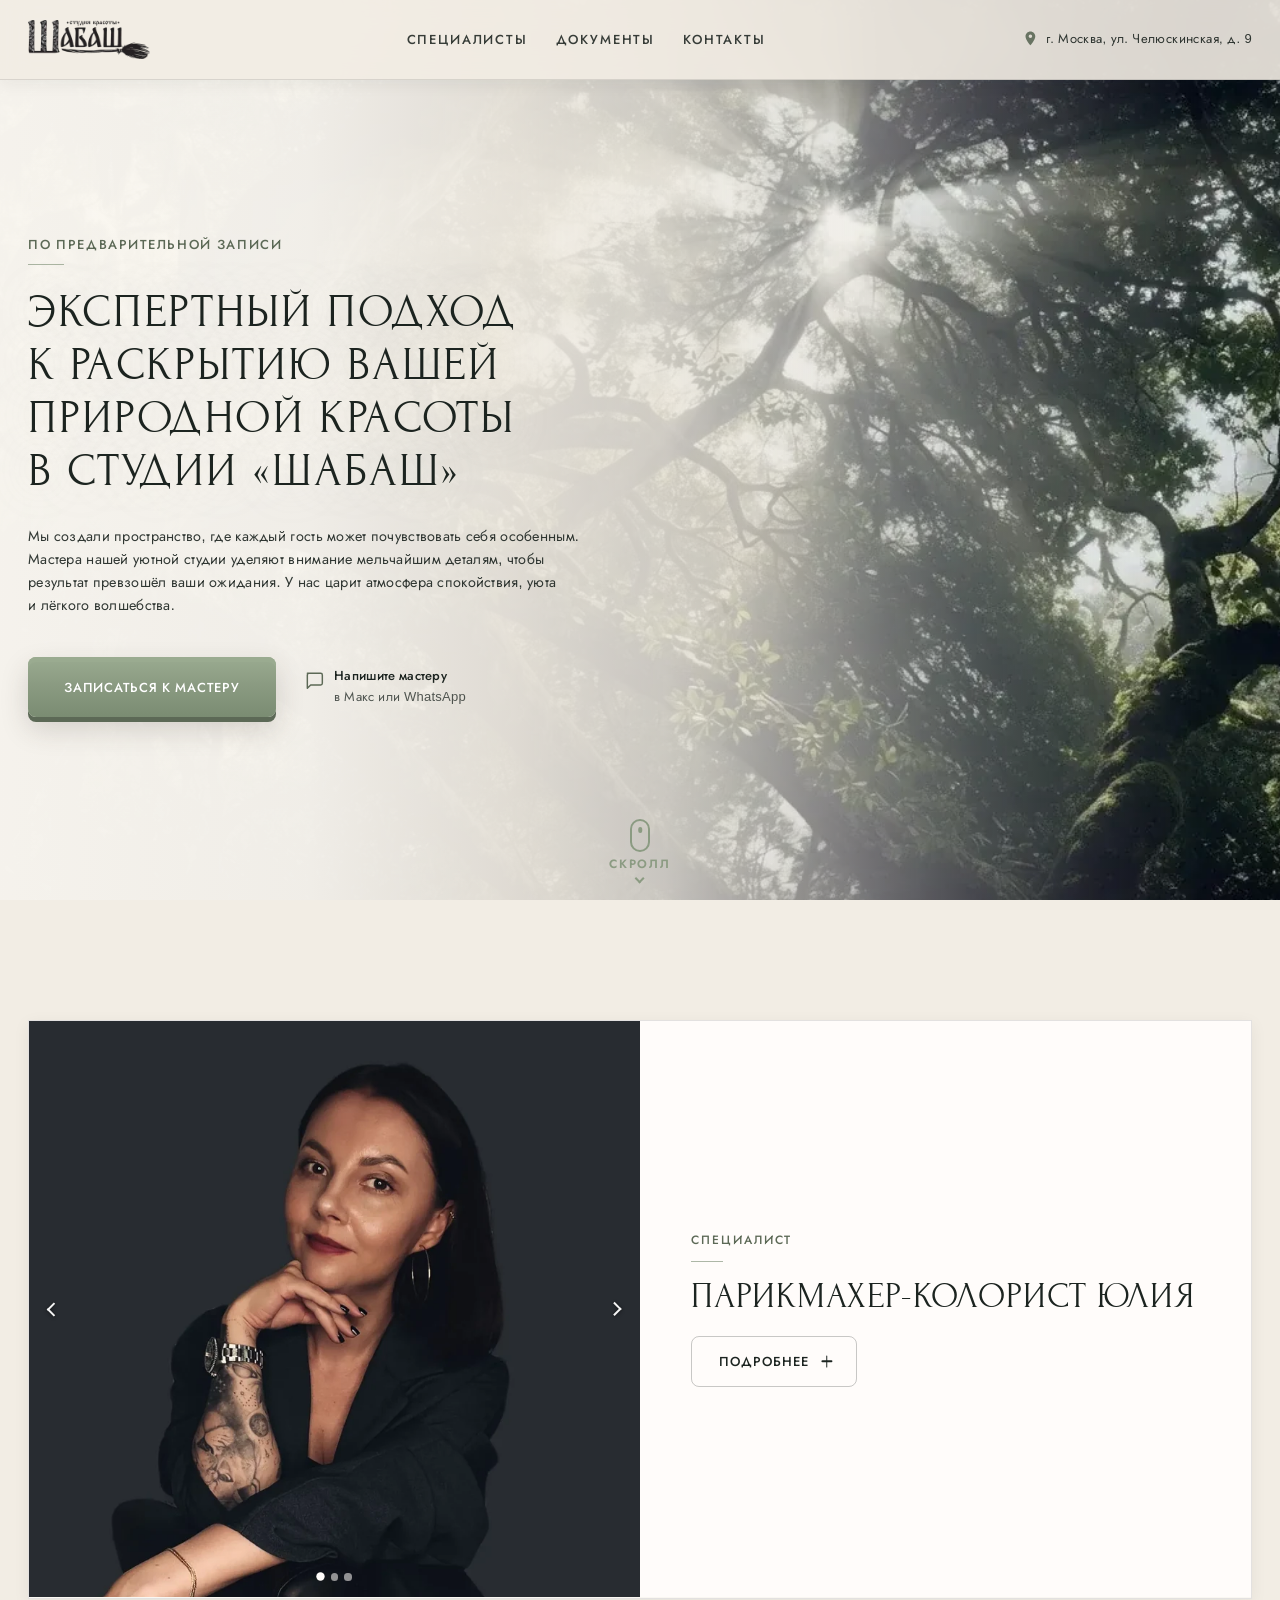
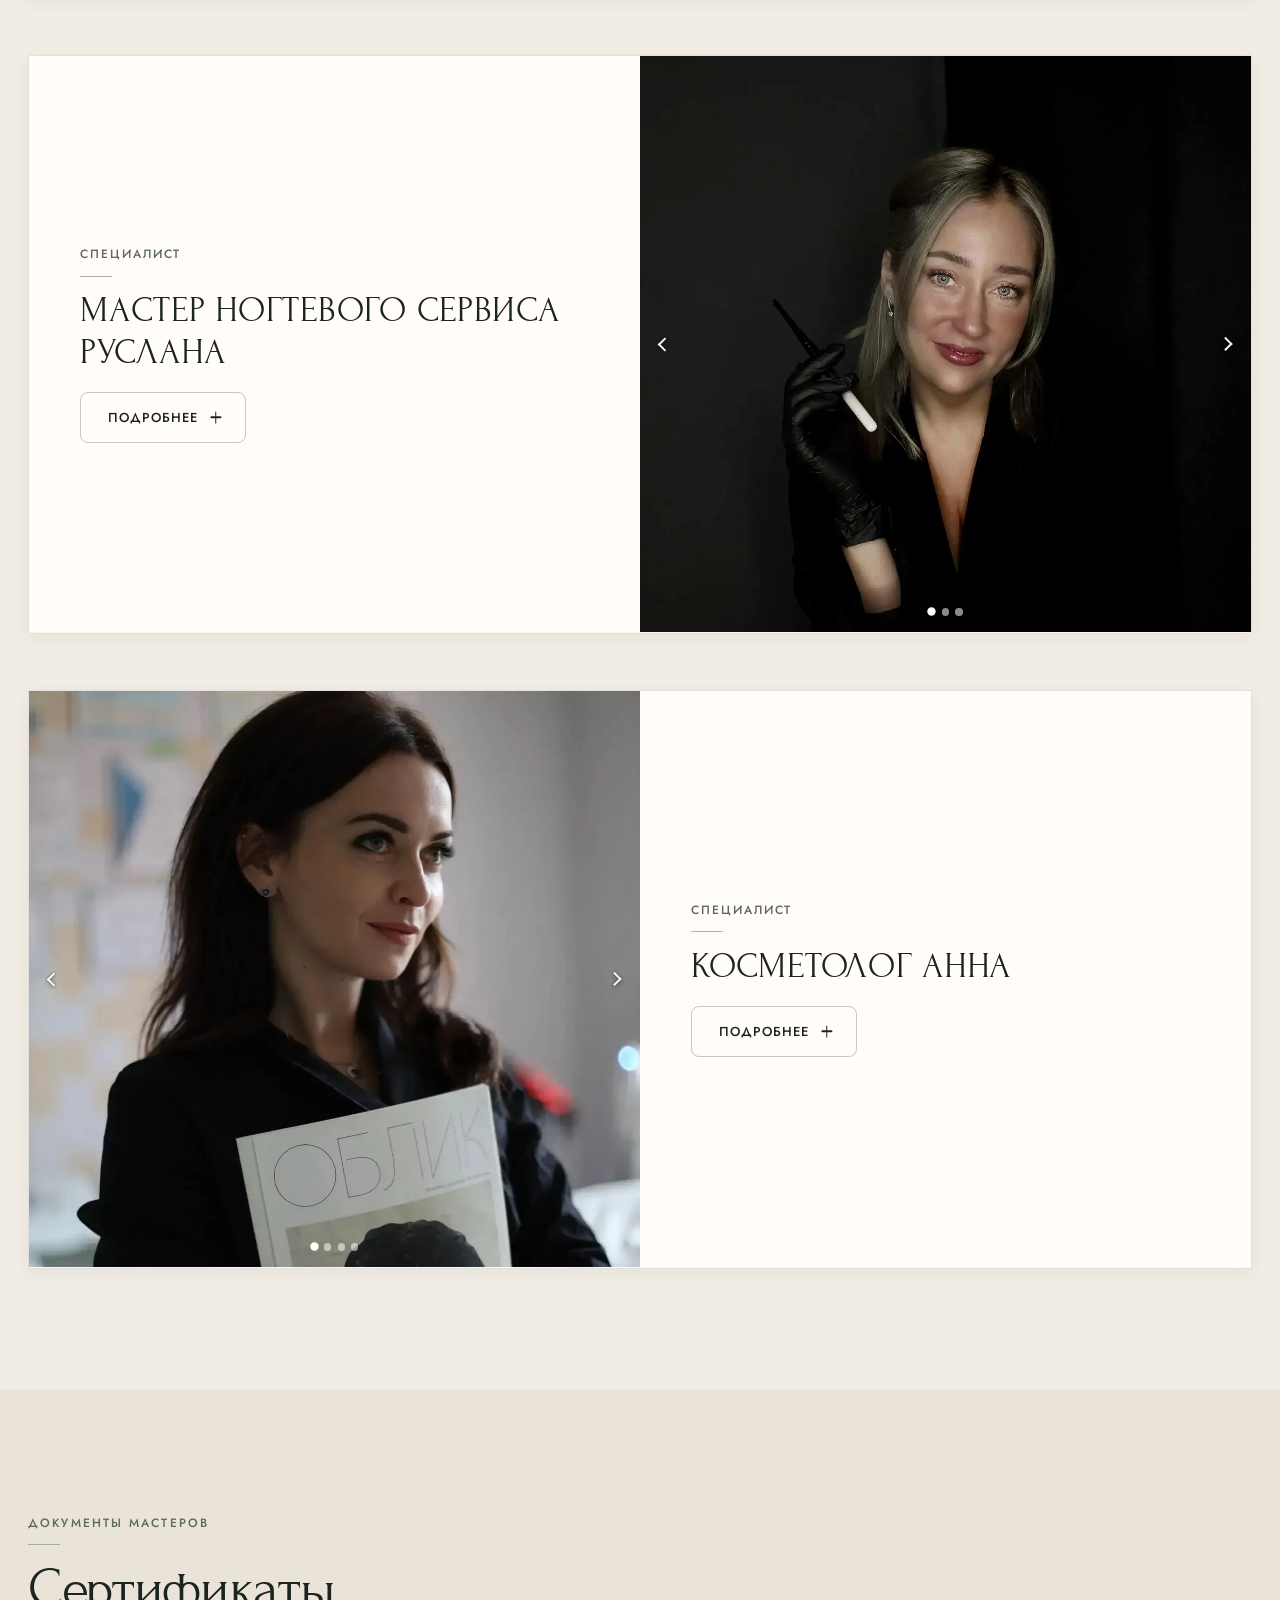
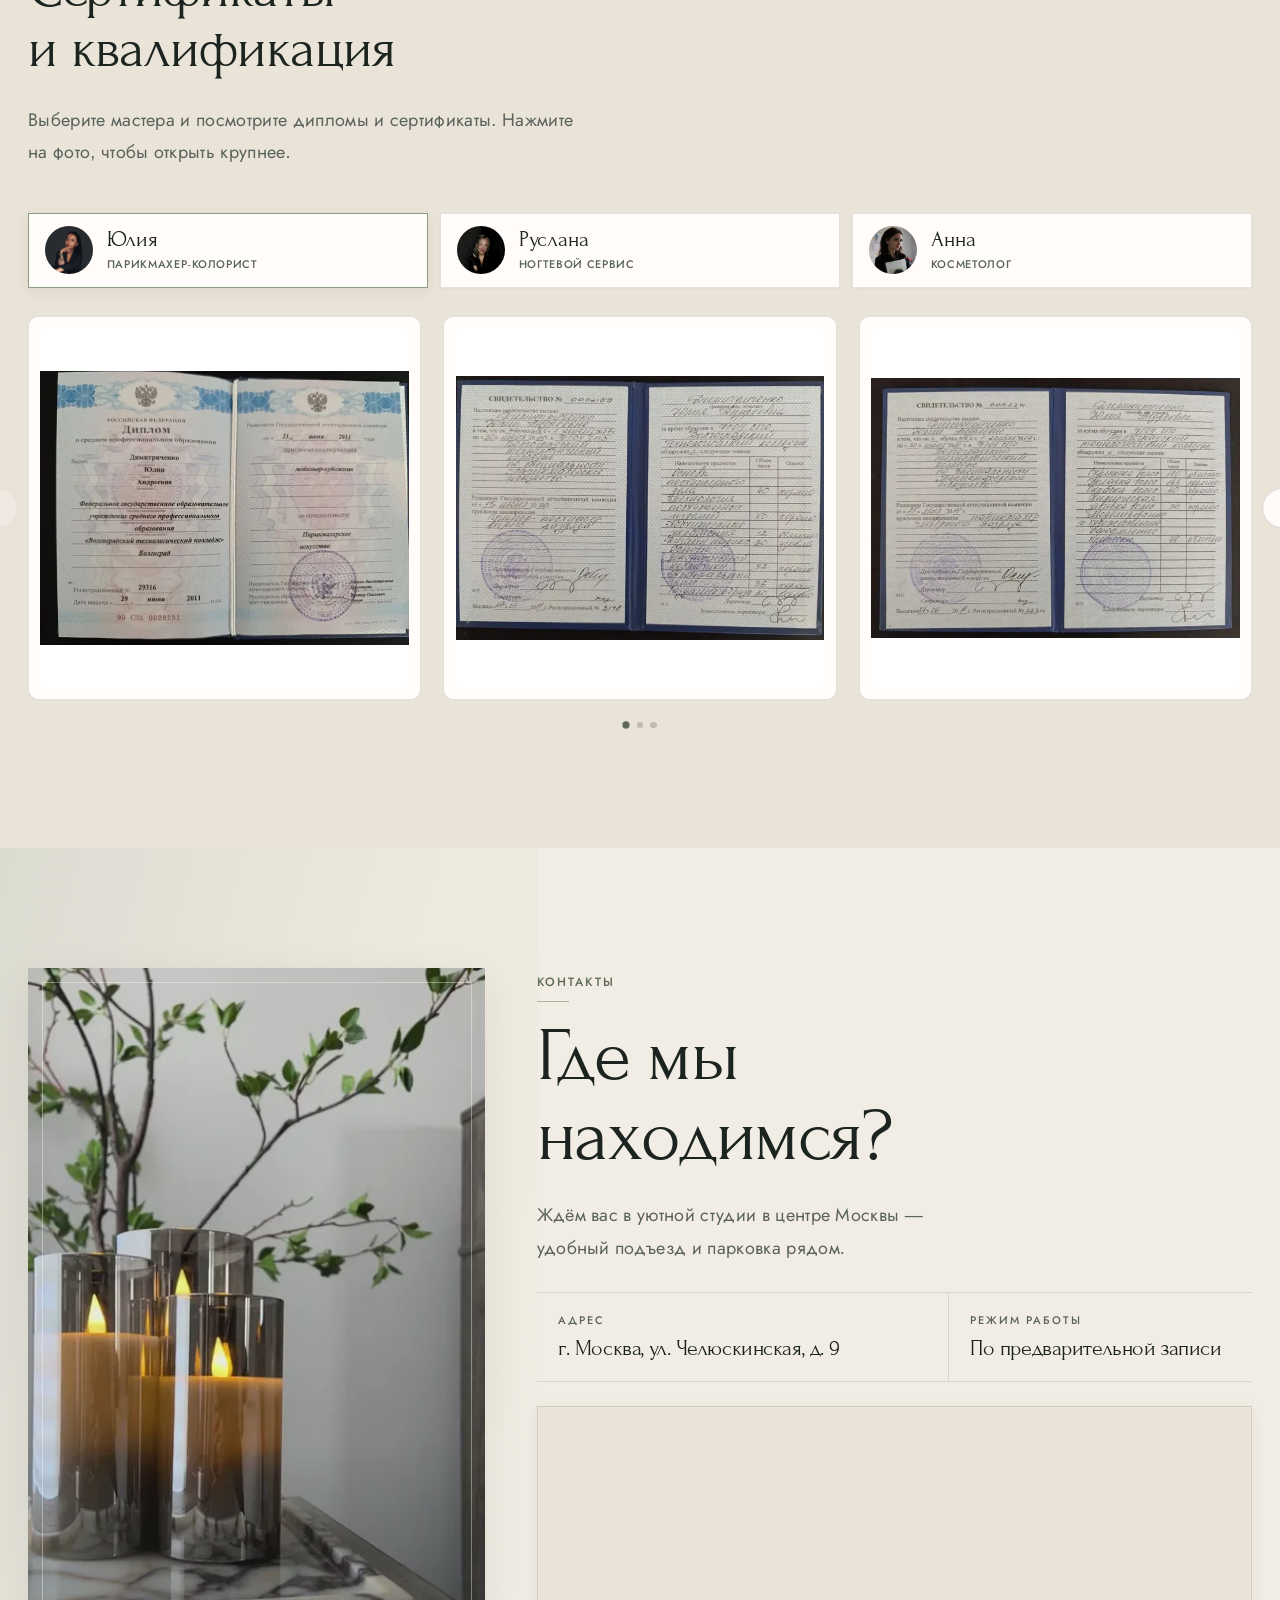
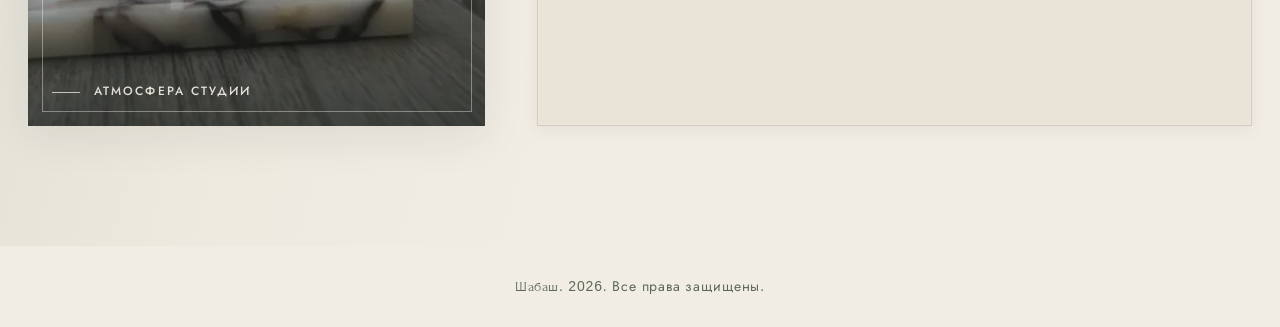
==== commit 184ca5bc: "a11y, semantics and CSS cleanup: favicon PNG, og absolute, menu inert, docs tabs keyboard, dead CSS " ====
--- a/index.html
+++ b/index.html
@@ -9,11 +9,11 @@
   <meta property="og:locale" content="ru_RU">
   <meta property="og:title" content="Шабаш — студия красоты в Москве">
   <meta property="og:description" content="Премиальная студия красоты: колорист, ногтевой сервис и косметология. Только по предварительной записи.">
-  <meta property="og:image" content="img/hero.webp">
+  <meta property="og:image" content="https://georgii-smirnov.github.io/shabash/img/hero.webp">
   <meta name="twitter:card" content="summary_large_image">
   <title>Шабаш — студия красоты в Москве</title>
-  <link rel="icon" href="img/logo.webp" type="image/webp">
-  <link rel="apple-touch-icon" href="img/logo.webp">
+  <link rel="icon" type="image/png" sizes="180x180" href="img/favicon.png">
+  <link rel="apple-touch-icon" href="img/favicon.png">
 <!-- Critical fonts only (Forum cyr+latin for titles, Jost cyr for UI) -->
   <link rel="preload" href="fonts/Forum-cyrillic.woff2" as="font" type="font/woff2" crossorigin>
   <link rel="preload" href="fonts/Forum-latin.woff2" as="font" type="font/woff2" crossorigin>
@@ -27,7 +27,7 @@
 
 
   <!-- Critical CSS inlined (no render-blocking stylesheet request) -->
-  <style id="critical-css">@font-face{font-family:"Forum";font-style:normal;font-weight:400;font-display:optional;src:url("fonts/Forum-cyrillic-ext.woff2") format("woff2");unicode-range:U+0460-052F,U+1C80-1C8A,U+20B4,U+2DE0-2DFF,U+A640-A69F,U+FE2E-FE2F;}@font-face{font-family:"Forum";font-style:normal;font-weight:400;font-display:swap;src:url("fonts/Forum-cyrillic.woff2") format("woff2");unicode-range:U+0301,U+0400-045F,U+0490-0491,U+04B0-04B1,U+2116;}@font-face{font-family:"Forum";font-style:normal;font-weight:400;font-display:swap;src:url("fonts/Forum-latin.woff2") format("woff2");unicode-range:U+0000-00FF,U+0131,U+0152-0153,U+02BB-02BC,U+02C6,U+02DA,U+02DC,U+0304,U+0308,U+0329,U+2000-206F,U+20AC,U+2122,U+2191,U+2193,U+2212,U+2215,U+FEFF,U+FFFD;}@font-face{font-family:"Jost";font-style:normal;font-weight:300 600;font-display:swap;src:url("fonts/Jost-cyrillic.woff2") format("woff2");unicode-range:U+0301,U+0400-045F,U+0490-0491,U+04B0-04B1,U+2116;}:root{--color-sage:#8B9B82;--color-sage-dark:#5C6956;--color-sage-hover:var(--color-sage-dark);--color-plaster:#A3AEA0;--color-ink:#1C2420;--color-paper:#F2EDE4;--color-paper-soft:#E9E3D8;--color-stone:#C8C2B8;--color-wood:#3D342C;--color-beige:var(--color-paper-soft);--color-cream:var(--color-paper);--color-cream-soft:#FAF7F1;--color-olive:var(--color-ink);--color-neutral:#5A635C;--color-gray:var(--color-plaster);--color-brown:var(--color-wood);--color-primary:var(--color-sage);--color-primary-hover:var(--color-sage-dark);--color-secondary:var(--color-paper-soft);--color-bg:var(--color-paper);--color-bg-warm:var(--color-paper-soft);--color-bg-soft:var(--color-cream-soft);--color-bg-alt:var(--color-paper-soft);--color-bg-dark:var(--color-ink);--color-bg-footer:var(--color-plaster);--color-bg-modal:var(--color-stone);--color-card:var(--color-paper-soft);--color-card-alt:var(--color-plaster);--color-surface:#FFFCFA;--color-text:var(--color-ink);--color-text-muted:#5A635C;--color-text-inverse:var(--color-paper);--color-text-on-primary:#ffffff;--color-text-heading:var(--color-ink);--color-border:rgba(28,36,32,0.12);--color-border-strong:rgba(28,36,32,0.24);--color-border-soft:rgba(200,194,184,0.9);--color-focus:var(--color-sage);--color-overlay:rgba(28,36,32,0.48);--font-family-display:"Forum",Georgia,"Times New Roman",serif;--font-family-base:"Jost","Segoe UI",sans-serif;--font-family-ui:"Jost","Segoe UI",sans-serif;--font-size-xs:0.75rem;--font-size-s:0.875rem;--font-size-m:1rem;--font-size-l:1.125rem;--font-size-xl:1.375rem;--font-size-2xl:1.75rem;--font-size-3xl:2.25rem;--font-size-4xl:3rem;--font-size-5xl:clamp(2.75rem,5vw,4rem);--font-size-base:var(--font-size-m);--line-height-tight:1.15;--line-height-snug:1.3;--line-height-base:1.65;--line-height-relaxed:1.8;--letter-spacing-tight:-0.02em;--letter-spacing-normal:0;--letter-spacing-wide:0.06em;--letter-spacing-wider:0.14em;--letter-spacing-label:0.18em;--space-2xs:0.125rem;--space-xs:0.25rem;--space-s:0.5rem;--space-m:1rem;--space-l:1.5rem;--space-xl:2rem;--space-2xl:3rem;--space-3xl:4.5rem;--space-4xl:6rem;--space-5xl:8rem;--section-space:clamp(4.5rem,10vw,7.5rem);--container-width:1360px;--container-wide:1480px;--container-narrow:760px;--header-height:5rem;--gutter:clamp(1.1rem,3vw,1.75rem);--radius-xs:2px;--radius-s:4px;--radius-m:8px;--radius-l:16px;--radius-xl:24px;--radius-pill:999px;--shadow-xs:0 1px 2px rgba(28,36,32,0.04);--shadow-s:0 4px 16px rgba(28,36,32,0.06);--shadow-m:0 12px 40px rgba(28,36,32,0.08);--shadow-l:0 24px 64px rgba(28,36,32,0.12);--shadow-glow:0 8px 32px rgba(139,155,130,0.24);--ease-out:cubic-bezier(0.22,1,0.36,1);--ease-in-out:cubic-bezier(0.65,0,0.35,1);--duration-fast:160ms;--duration-base:280ms;--duration-slow:480ms;--transition:var(--duration-base) var(--ease-out);--transition-slow:var(--duration-slow) var(--ease-out);--z-base:1;--z-header:100;--z-dropdown:200;--z-overlay:300;--z-modal:400;--z-toast:500;}@media (max-width:1200px){:root{--container-width:1100px;--gutter:1.5rem;}}@media (max-width:1024px){:root{--header-height:4.75rem;--container-width:100%;--gutter:1.35rem;}}@media (max-width:640px){:root{--header-height:4.5rem;--gutter:1rem;}}*,*::before,*::after{box-sizing:border-box;}html{-webkit-text-size-adjust:100%;}body{margin:0;}img,picture,video,canvas,svg{display:block;max-width:100%;height:auto;}input,button,textarea,select{font:inherit;}ul,ol{margin:0;padding:0;list-style:none;}a{text-decoration:none;color:inherit;}button{margin:0;padding:0;border:none;background:none;color:inherit;}h1,h2,h3,h4,h5,h6,p{margin:0;}figure{margin:0;}address{font-style:normal;}html{scroll-behavior:smooth;scroll-padding-top:calc(var(--header-height) + 0.75rem);}body{font-family:var(--font-family-base);font-size:var(--font-size-base);line-height:var(--line-height-base);font-weight:400;letter-spacing:0.02em;color:var(--color-text);background-color:var(--color-bg);-webkit-font-smoothing:antialiased;-moz-osx-font-smoothing:grayscale;text-rendering:optimizeLegibility;}::selection{background-color:rgba(139,155,130,0.28);color:var(--color-ink);}h1,h2,h3,h4,h5,h6,.heading{font-family:var(--font-family-display);font-weight:400;color:var(--color-text-heading);line-height:var(--line-height-tight);letter-spacing:var(--letter-spacing-tight);text-wrap:balance;}h1,.heading--1{font-size:var(--font-size-5xl);line-height:var(--line-height-tight);}h2,.heading--2{font-size:var(--font-size-4xl);}h3,.heading--3{font-size:var(--font-size-3xl);line-height:var(--line-height-snug);}h4,.heading--4{font-size:var(--font-size-2xl);line-height:var(--line-height-snug);}h5,.heading--5{font-size:var(--font-size-xl);line-height:var(--line-height-snug);}.lead{font-size:var(--font-size-l);line-height:var(--line-height-relaxed);color:var(--color-text-muted);max-width:36em;}.text-muted{color:var(--color-text-muted);}.text-inverse{color:var(--color-text-inverse);}.label{display:inline-block;font-size:var(--font-size-xs);line-height:1.4;letter-spacing:var(--letter-spacing-label);text-transform:uppercase;color:var(--color-primary);}a:not([class]){color:var(--color-primary);text-decoration:none;background-image:linear-gradient(currentColor,currentColor);background-position:0 100%;background-repeat:no-repeat;background-size:0 1px;transition:background-size var(--transition),color var(--transition);}a:not([class]):hover{color:var(--color-primary-hover);background-size:100% 1px;}:focus-visible{outline:2px solid var(--color-focus);outline-offset:3px;}button{cursor:pointer;}.container{width:100%;max-width:var(--container-width);margin-inline:auto;padding-inline:var(--gutter);}.section{padding-block:var(--section-space);}.visually-hidden{position:absolute;width:1px;height:1px;padding:0;margin:-1px;overflow:hidden;clip:rect(0,0,0,0);white-space:nowrap;border:0;}.skip-link{position:absolute;top:0;left:0;z-index:10000;padding:0.75rem 1.25rem;background:var(--color-ink);color:var(--color-cream-soft);font-family:var(--font-family-ui);font-size:0.875rem;font-weight:500;letter-spacing:0.04em;text-decoration:none;transform:translateY(-120%);transition:transform 0.2s ease;}.skip-link:focus{transform:translateY(0);outline:2px solid var(--color-sage);outline-offset:2px;}@media (max-width:1024px){.section{padding-block:clamp(3.5rem,7vw,5.5rem);}}.header{position:fixed;top:0;left:0;right:0;z-index:var(--z-header);height:var(--header-height);display:flex;align-items:center;justify-content:center;background-color:rgba(242,237,228,0.96);border-bottom:1px solid var(--color-border);box-shadow:var(--shadow-s);transform:translateZ(0);}@media (min-width:1025px){.header{background-color:rgba(242,237,228,0.9);backdrop-filter:blur(14px);-webkit-backdrop-filter:blur(14px);}}.header__inner{position:relative;z-index:1;display:grid;grid-template-columns:auto minmax(0,1fr) auto;align-items:center;column-gap:1.5rem;width:100%;max-width:var(--container-width);margin-inline:auto;padding-inline:var(--gutter);min-height:var(--header-height);}.header__logo{display:inline-flex;align-items:center;justify-self:start;line-height:0;transition:opacity 0.25s ease;}.header__logo:hover{opacity:0.8;}.header__logo-img{display:block;width:auto;max-width:min(150px,46vw);height:auto;max-height:2.5rem;object-fit:contain;}.header__nav{justify-self:center;min-width:0;}.header__nav-list{display:flex;flex-wrap:wrap;align-items:center;justify-content:center;gap:0.15rem 1.75rem;margin:0;padding:0;list-style:none;}.header__nav-link{position:relative;display:inline-block;padding:0.35rem 0;font-family:var(--font-family-ui);font-size:0.8125rem;font-weight:500;letter-spacing:0.14em;text-transform:uppercase;text-decoration:none;color:var(--color-ink);opacity:0.88;transition:color 0.3s ease,opacity 0.3s ease;}.header__nav-link::after{content:"";position:absolute;left:0;right:0;bottom:0.1rem;height:1px;background:currentColor;transform:scaleX(0);transform-origin:left center;transition:transform 0.35s var(--ease-out,cubic-bezier(0.22,1,0.36,1));opacity:0.55;}.header__nav-link:hover{color:var(--color-sage-dark);opacity:1;}.header__nav-link:hover::after{transform:scaleX(1);}.header__nav-link:focus-visible{outline:2px solid var(--color-sage);outline-offset:4px;}.header__actions{display:flex;align-items:center;justify-content:flex-end;justify-self:end;gap:0.85rem;min-width:0;}.header__address{display:inline-flex;align-items:center;gap:0.45rem;max-width:none;font-family:var(--font-family-ui);font-size:0.8125rem;font-weight:400;letter-spacing:0.03em;line-height:1.25;color:var(--color-ink);text-decoration:none;white-space:nowrap;opacity:0.9;transition:color 0.35s ease,opacity 0.35s ease;}.header__address span{white-space:nowrap;}.header__address:hover{color:var(--color-sage-dark);opacity:1;}.header__icon{flex-shrink:0;display:block;width:1.05rem;height:1.05rem;margin-top:-0.12rem;color:var(--color-sage-dark);}@media (max-width:1024px){.header__inner{grid-template-columns:auto 1fr auto;column-gap:0.75rem;}.header__nav{display:none;}.header__logo{justify-self:start;}.header__actions{gap:0.45rem;}.header__address span{font-size:0.78rem;}.header__icon{width:1rem;height:1rem;}.header__logo-img{max-height:2.4rem;}.burger{width:2.75rem;height:2.75rem;}}@media (min-width:1025px) and (max-width:1200px){.header__inner{column-gap:1rem;}.header__actions{gap:0.65rem;}.header__address{max-width:none;}.header__address span{font-size:0.78rem;}.header__nav-list{gap:0.1rem 1.15rem;}.header__nav-link{font-size:0.75rem;letter-spacing:0.11em;}}@media (max-width:768px){.header__address{display:none;}.header__inner{grid-template-columns:auto 1fr;column-gap:0.5rem;}.header__actions{gap:0.15rem;justify-self:end;}}@media (max-width:640px){.header{height:4.5rem;}.header__inner{min-height:4.5rem;height:100%;padding-inline:1rem;column-gap:0.5rem;}.header__logo-img{max-width:min(160px,48vw);max-height:2.85rem;}.header__actions{gap:0.1rem;}.burger{width:2.4rem;height:2.4rem;}}@media (max-width:400px){.header__logo-img{max-width:min(120px,36vw);max-height:2.4rem;}}.burger{display:none;position:relative;z-index:1;flex-shrink:0;align-items:center;justify-content:center;width:2.75rem;height:2.75rem;margin:0;padding:0;border:0;border-radius:6px;background:transparent;color:var(--color-ink);cursor:pointer;-webkit-tap-highlight-color:transparent;}.burger__line{position:absolute;left:50%;width:1.35rem;height:1.5px;margin-left:-0.675rem;border-radius:1px;background:currentColor;transition:transform 0.4s cubic-bezier(0.22,1,0.36,1),opacity 0.25s ease,top 0.4s cubic-bezier(0.22,1,0.36,1);}.burger__line:nth-child(1){top:calc(50% - 6px);}.burger__line:nth-child(2){top:50%;}.burger__line:nth-child(3){top:calc(50% + 6px);}.burger[aria-expanded="true"] .burger__line:nth-child(1){top:50%;transform:rotate(45deg);}.burger[aria-expanded="true"] .burger__line:nth-child(2){opacity:0;transform:scaleX(0);}.burger[aria-expanded="true"] .burger__line:nth-child(3){top:50%;transform:rotate(-45deg);}.burger:focus-visible{outline:2px solid var(--color-sage);outline-offset:3px;}.burger:focus:not(:focus-visible){outline:none;}.menu-overlay{position:fixed;inset:0;z-index:var(--z-overlay);background:rgba(28,36,32,0.42);opacity:0;visibility:hidden;pointer-events:none;transition:opacity 0.35s ease,visibility 0.35s ease;}.menu-overlay.is-open{opacity:1;visibility:visible;pointer-events:auto;}.menu{position:fixed;top:0;right:0;z-index:calc(var(--z-overlay) + 10);display:flex;flex-direction:column;width:min(20.5rem,88vw);height:100%;height:100dvh;padding:1.35rem 1.35rem 1.75rem 1.5rem;background:var(--color-paper);box-shadow:-12px 0 40px rgba(28,36,32,0.12);transform:translateX(100%);visibility:hidden;transition:transform 0.4s cubic-bezier(0.22,1,0.36,1),visibility 0.4s;will-change:transform;}.menu.is-open{transform:translateX(0);visibility:visible;}.menu__title{margin:0 0 2rem;padding:0.35rem 3.25rem 1rem 0;border-bottom:1px solid rgba(28,36,32,0.1);font-family:var(--font-family-display);font-size:1.35rem;font-weight:400;letter-spacing:0.06em;text-transform:uppercase;color:var(--color-ink);}.menu__nav{margin-top:0.25rem;}.menu__nav-list{display:flex;flex-direction:column;gap:0.15rem;margin:0;padding:0;list-style:none;}.menu__nav-link{display:block;padding:0.75rem 0;font-family:var(--font-family-display);font-size:1.5rem;letter-spacing:0.04em;line-height:1.2;color:var(--color-ink);text-decoration:none;border-bottom:1px solid rgba(28,36,32,0.08);transition:color 0.3s ease,padding-left 0.3s ease;}.menu__nav-link:hover{color:var(--color-sage-dark);padding-left:0.35rem;}.menu__nav-link:focus-visible{outline:2px solid var(--color-sage);outline-offset:3px;}.menu__contacts{display:flex;flex-direction:column;gap:0.75rem;margin-top:auto;padding-top:1.25rem;border-top:1px solid rgba(28,36,32,0.1);font-style:normal;}.menu__hours{margin:0;font-family:var(--font-family-ui);font-size:0.75rem;font-weight:500;letter-spacing:0.1em;text-transform:uppercase;color:var(--color-sage-dark);}.menu__contact{font-family:var(--font-family-ui);font-size:1rem;line-height:1.45;color:var(--color-ink);text-decoration:none;opacity:0.9;transition:color 0.3s ease,opacity 0.3s ease;}.menu__contact:hover{color:var(--color-sage-dark);opacity:1;}body.is-menu-open{overflow:hidden;}body.is-menu-open .header{z-index:calc(var(--z-overlay) + 20);background-color:transparent !important;border-bottom-color:transparent !important;box-shadow:none !important;backdrop-filter:none !important;-webkit-backdrop-filter:none !important;pointer-events:none;}body.is-menu-open .header__inner{pointer-events:none;}body.is-menu-open .burger{pointer-events:auto;}body.is-menu-open .header__address,body.is-menu-open .header__logo,body.is-menu-open .header__nav{opacity:0 !important;visibility:hidden !important;pointer-events:none !important;}@media (max-width:1024px){.burger{display:inline-flex;}.menu{width:min(22rem,72vw);padding:1.75rem 1.75rem 2rem;}.menu__title{font-size:1.5rem;}.menu__nav-link{font-size:1.65rem;}.menu__contact{font-size:1.05rem;}}@media (max-width:640px){.menu{width:min(20.5rem,88vw);padding:1.35rem 1.35rem 1.75rem 1.5rem;}.menu__title{font-size:1.35rem;}.menu__nav-link{font-size:1.4rem;}.menu__contact{font-size:1rem;}}@media (prefers-reduced-motion:reduce){.burger__line,.menu,.menu-overlay{transition:none;}}.hero{position:relative;isolation:isolate;display:flex;align-items:center;min-height:100vh;min-height:100svh;color:var(--color-ink);background-color:var(--color-paper);overflow:hidden;}.hero__bg{position:absolute;inset:0;z-index:0;}.hero__photo{width:100%;height:100%;object-fit:cover;object-position:center center;transform:scale(1.02);will-change:auto;backface-visibility:hidden;}.hero__overlay{position:absolute;inset:0;z-index:1;background:linear-gradient( 90deg,rgba(250,247,241,0.98) 0%,rgba(250,247,241,0.96) 24%,rgba(242,237,228,0.92) 40%,rgba(242,237,228,0.82) 52%,rgba(242,237,228,0.55) 64%,rgba(242,237,228,0.28) 76%,rgba(242,237,228,0.1) 86%,transparent 94% );}.hero__sparkles{position:absolute;inset:0;z-index:1;overflow:hidden;pointer-events:none;}.hero__sparkle{position:absolute;width:5px;height:5px;border-radius:50%;background:rgba(255,252,250,1);box-shadow:0 0 6px 2px rgba(255,252,250,0.85),0 0 16px 4px rgba(255,240,210,0.55),0 0 28px 8px rgba(232,220,190,0.28);opacity:0;transform:scale(0.55);animation:hero-sparkle-twinkle 4.2s ease-in-out infinite;}.hero__sparkle--star{width:7px;height:7px;background:rgba(255,252,250,1);box-shadow:0 0 8px 2px rgba(255,252,250,0.95),0 0 20px 6px rgba(255,240,210,0.65),0 0 36px 10px rgba(232,220,190,0.35);}.hero__sparkle--star::before,.hero__sparkle--star::after{content:"";position:absolute;top:50%;left:50%;background:rgba(255,252,250,0.95);border-radius:1px;transform:translate(-50%,-50%);pointer-events:none;}.hero__sparkle--star::before{width:2px;height:22px;box-shadow:0 0 8px 1px rgba(255,252,250,0.7);}.hero__sparkle--star::after{width:22px;height:2px;box-shadow:0 0 8px 1px rgba(255,252,250,0.7);}.hero__sparkle:nth-child(1){top:14%;left:58%;width:4px;height:4px;animation-duration:3.8s;animation-delay:0s;}.hero__sparkle:nth-child(2){top:22%;left:72%;width:6px;height:6px;animation-duration:4.6s;animation-delay:0.5s;}.hero__sparkle:nth-child(3){top:31%;left:84%;width:4px;height:4px;animation-duration:3.4s;animation-delay:1.1s;}.hero__sparkle:nth-child(4){top:18%;left:91%;animation-duration:5s;animation-delay:0.2s;}.hero__sparkle:nth-child(5){top:42%;left:63%;width:5px;height:5px;animation-duration:4.2s;animation-delay:1.6s;}.hero__sparkle:nth-child(6){top:48%;left:78%;width:6px;height:6px;animation-duration:4.8s;animation-delay:0.9s;}.hero__sparkle:nth-child(7){top:55%;left:88%;animation-duration:3.9s;animation-delay:2.2s;}.hero__sparkle:nth-child(8){top:64%;left:68%;width:4px;height:4px;animation-duration:5.2s;animation-delay:0.4s;}.hero__sparkle:nth-child(9){top:70%;left:81%;width:5px;height:5px;animation-duration:3.6s;animation-delay:1.4s;}.hero__sparkle:nth-child(10){top:78%;left:74%;width:4px;height:4px;animation-duration:4.5s;animation-delay:2.6s;}.hero__sparkle:nth-child(11){top:36%;left:70%;animation-duration:5.4s;animation-delay:1.2s;}.hero__sparkle:nth-child(12){top:58%;left:94%;width:5px;height:5px;animation-duration:4s;animation-delay:1.9s;}@keyframes hero-sparkle-twinkle{0%,100%{opacity:0.12;transform:scale(0.55) translateY(0);}15%{opacity:0.55;transform:scale(0.85) translateY(-1px);}38%{opacity:1;transform:scale(1.15) translateY(-3px);}55%{opacity:0.75;transform:scale(0.95) translateY(-2px);}78%{opacity:0.25;transform:scale(0.65) translateY(0);}}@media (prefers-reduced-motion:reduce){.hero__sparkle{animation:none;opacity:0.55;transform:scale(0.95);}.hero__sparkle:nth-child(n + 7){display:none;}}.hero__inner{position:relative;z-index:2;width:100%;padding-top:calc(var(--header-height) + 2rem);padding-bottom:4rem;}.hero__content{max-width:min(72rem,90vw);width:100%;}.hero__badge{display:inline-block;margin:0 0 1.25rem;padding:0;border:0;background:none;box-shadow:none;font-family:var(--font-family-ui);font-size:0.8125rem;font-weight:500;letter-spacing:0.12em;text-transform:uppercase;line-height:1.3;color:var(--color-sage-dark);white-space:nowrap;}.hero__badge::after{content:"";display:block;width:2.25rem;height:1px;margin-top:0.65rem;background:var(--color-sage);opacity:0.7;}.hero__title{margin:0 0 1.75rem;max-width:10.5em;width:auto;font-family:var(--font-family-display);font-weight:400;font-size:clamp(2rem,3.7vw,3.5rem);line-height:1.12;letter-spacing:0.04em;text-transform:uppercase;text-wrap:wrap;color:var(--color-ink);text-shadow:0 1px 0 rgba(242,237,228,0.45),0 0 40px rgba(242,237,228,0.35);}.hero__text{margin:0 0 2.5rem;max-width:min(36rem,100%);width:100%;font-family:var(--font-family-ui);font-weight:400;font-size:clamp(0.9rem,1.1vw,1.05rem);line-height:1.6;letter-spacing:0.02em;color:var(--color-ink);opacity:0.9;}.hero__buttons{display:flex;flex-wrap:wrap;align-items:center;gap:1.5rem 1.75rem;}.hero__btn{position:relative;display:inline-flex;align-items:center;justify-content:center;min-height:3.75rem;padding:1.05rem 2.25rem;border:0;border-radius:6px;background:linear-gradient( 180deg,#9aab90 0%,var(--color-sage) 45%,#7a8c72 100% );color:#ffffff;font-family:var(--font-family-ui);font-size:0.8125rem;font-weight:500;letter-spacing:0.06em;text-transform:uppercase;text-decoration:none;line-height:1.2;overflow:hidden;box-shadow:inset 0 5px 0 #9aab90,0 5px 0 #5c6956,0 12px 28px rgba(61,52,44,0.18);transition:filter 0.25s ease;}.hero__btn:link,.hero__btn:visited,.hero__btn:hover,.hero__btn:active{color:#ffffff;}.hero__btn::after{content:"";position:absolute;top:0;left:-60%;width:45%;height:100%;background:linear-gradient( 100deg,transparent 0%,rgba(255,255,255,0.08) 35%,rgba(255,255,255,0.45) 50%,rgba(255,255,255,0.08) 65%,transparent 100% );transform:skewX(-20deg);animation:hero-btn-shine 5s ease-in-out infinite;pointer-events:none;z-index:2;}@keyframes hero-btn-shine{0%{left:-60%;opacity:0;}8%{opacity:1;}35%{left:120%;opacity:1;}36%,100%{left:120%;opacity:0;}}.hero__btn span{position:relative;z-index:1;color:#ffffff;}.hero__btn:hover{filter:brightness(0.88);color:#ffffff;}.hero__btn:hover::after{animation-duration:4s;}.hero__btn:active{filter:brightness(0.8);color:#ffffff;}.hero__btn:focus-visible{outline:2px solid var(--color-sage-dark);outline-offset:3px;}@media (prefers-reduced-motion:reduce){.hero__btn::after{animation:none;display:none;}}.hero__note{display:flex;align-items:flex-start;gap:0.65rem;max-width:12rem;color:var(--color-ink);}.hero__note-icon{flex-shrink:0;width:1.25rem;height:1.25rem;margin-top:0.15rem;color:var(--color-sage-dark);}.hero__note p{margin:0;font-family:var(--font-family-ui);font-size:0.8125rem;line-height:1.45;letter-spacing:0.02em;}.hero__note strong{display:block;font-weight:500;}.hero__note span{display:block;margin-top:0.15rem;opacity:0.75;}.hero__scroll{position:absolute;left:50%;bottom:1.1rem;z-index:3;display:flex;flex-direction:column;align-items:center;gap:0.35rem;width:4.5rem;transform:translateX(-50%);color:#6d8a62;text-decoration:none;opacity:1;transition:color 0.25s ease;}.hero__scroll:hover{color:#5a7550;}.hero__scroll-mouse{position:relative;width:1.3rem;height:2.05rem;border:2px solid currentColor;border-radius:999px;}.hero__scroll-wheel{position:absolute;top:0.35rem;left:50%;width:0.22rem;height:0.38rem;border-radius:999px;background:currentColor;transform:translateX(-50%);animation:hero-scroll-wheel 1.8s ease-in-out infinite;}.hero__scroll-label{display:block;width:100%;font-family:var(--font-family-ui);font-size:0.75rem;font-weight:600;letter-spacing:0.14em;text-align:center;text-transform:uppercase;line-height:1;color:#6d8a62;}.hero__scroll-chevron{display:block;width:0.45rem;height:0.45rem;margin:0 auto;border-right:2px solid currentColor;border-bottom:2px solid currentColor;transform:rotate(45deg);transform-origin:50% 50%;animation:hero-scroll-chevron 1.8s ease-in-out infinite;}@keyframes hero-scroll-wheel{0%{opacity:1;transform:translateX(-50%) translateY(0);}60%{opacity:0;transform:translateX(-50%) translateY(0.5rem);}100%{opacity:0;transform:translateX(-50%) translateY(0.5rem);}}@keyframes hero-scroll-chevron{0%,100%{opacity:0.4;transform:rotate(45deg) translate(0,0);}50%{opacity:1;transform:rotate(45deg) translate(0.1rem,0.1rem);}}@media (prefers-reduced-motion:reduce){.hero__scroll-wheel,.hero__scroll-chevron{animation:none;}}@media (max-width:1200px){.hero__content{max-width:min(62rem,85vw);}.hero__title{font-size:clamp(1.9rem,3.7vw,3.5rem);}.hero__text{font-size:clamp(0.9rem,1.15vw,1.05rem);max-width:min(34rem,100%);}}@media (max-width:1024px){.hero{align-items:center;min-height:100vh;min-height:100svh;}.hero__photo{object-position:70% center;transform:scale(1.02);}.hero__sparkle:nth-child(1){left:64%;}.hero__sparkle:nth-child(2){left:76%;}.hero__sparkle:nth-child(3){left:86%;}.hero__sparkle:nth-child(5){left:68%;}.hero__sparkle:nth-child(8){left:72%;}.hero__sparkle:nth-child(11){left:74%;}.hero__overlay{background:linear-gradient( 90deg,rgba(250,247,241,0.98) 0%,rgba(250,247,241,0.96) 28%,rgba(242,237,228,0.92) 42%,rgba(242,237,228,0.78) 55%,rgba(242,237,228,0.5) 65%,rgba(242,237,228,0.22) 75%,rgba(242,237,228,0.08) 85%,transparent 92% );}.hero__inner{display:flex;flex-direction:column;justify-content:center;min-height:100vh;min-height:100svh;padding-top:calc(var(--header-height) + 1.5rem);padding-bottom:5rem;}.hero__content{max-width:min(68rem,88%);width:100%;}.hero__badge{margin-bottom:1.5rem;font-size:1.05rem;letter-spacing:0.12em;}.hero__title{font-size:clamp(2.95rem,5.5vw,4.3rem);line-height:1.08;letter-spacing:0.03em;margin-bottom:1.65rem;max-width:10.5em;}.hero__text{margin-bottom:2.5rem;max-width:none;max-width:min(34rem,92%);font-size:clamp(0.95rem,1.5vw,1.1rem);line-height:1.6;}.hero__buttons{gap:1.6rem 2.1rem;}.hero__btn{min-height:4.5rem;padding:1.25rem 2.5rem;font-size:1.05rem;}.hero__note{max-width:18rem;}.hero__note-icon{width:1.2rem;height:1.2rem;}.hero__note p{font-size:1.1rem;}.hero__scroll{bottom:1.35rem;}.hero__scroll-label{font-size:0.8rem;}}@media (min-width:901px) and (max-width:1024px){.hero__content{max-width:min(72rem,90%);width:100%;}.hero__badge{font-size:1.1rem;}.hero__title{font-size:4.1rem;margin-bottom:1.75rem;max-width:10.5em;}.hero__text{font-size:1.05rem;max-width:min(34rem,90%);}.hero__btn{min-height:4.75rem;font-size:1.1rem;padding:1.3rem 2.75rem;}.hero__note p{font-size:1.15rem;}}@media (min-width:768px) and (max-width:900px){.hero__content{max-width:min(64rem,90%);width:100%;}.hero__badge{font-size:1rem;}.hero__title{font-size:clamp(2.75rem,5.8vw,3.7rem);}.hero__text{font-size:1rem;max-width:min(32rem,92%);}.hero__btn{min-height:4.35rem;font-size:1rem;padding:1.2rem 2.35rem;}.hero__note p{font-size:1.05rem;}.hero__overlay{background:linear-gradient( 90deg,rgba(250,247,241,0.98) 0%,rgba(250,247,241,0.96) 30%,rgba(242,237,228,0.93) 45%,rgba(242,237,228,0.8) 58%,rgba(242,237,228,0.48) 70%,rgba(242,237,228,0.18) 82%,transparent 92% );}}@media (max-width:767px){.hero__photo{filter:brightness(0.72);}.hero__overlay{background:linear-gradient( 160deg,rgba(250,247,241,0.94) 0%,rgba(242,237,228,0.88) 32%,rgba(242,237,228,0.8) 55%,rgba(242,237,228,0.84) 100% );}.hero__inner{justify-content:flex-end;padding-bottom:5.5rem;}.hero__content{max-width:100%;}.hero__title{font-size:clamp(1.8rem,4.5vw,2.5rem);max-width:none;width:100%;}}@media (max-width:640px){.hero{min-height:100vh;min-height:100svh;height:100svh;max-height:100svh;}.hero__badge{color:var(--color-ink);}.hero__badge::after{background:var(--color-ink);opacity:0.55;}.hero__photo{object-position:78% 40%;transform:none;filter:brightness(0.58);}.hero__sparkles{opacity:0.55;}.hero__sparkle:nth-child(n + 7){display:none;}.hero__sparkle:nth-child(1){top:12%;left:62%;}.hero__sparkle:nth-child(2){top:20%;left:78%;}.hero__sparkle:nth-child(3){top:28%;left:88%;}.hero__sparkle:nth-child(4){top:16%;left:92%;}.hero__sparkle:nth-child(5){top:34%;left:70%;}.hero__sparkle:nth-child(6){top:24%;left:54%;}.hero__overlay{background:linear-gradient( 180deg,rgba(250,247,241,0.68) 0%,rgba(250,247,241,0.4) 12%,rgba(242,237,228,0.48) 30%,rgba(250,247,241,0.86) 48%,rgba(250,247,241,0.94) 62%,rgba(250,247,241,0.97) 80%,rgba(250,247,241,0.98) 100% );}.hero__inner{min-height:0;height:100%;justify-content:flex-end;padding-top:calc(var(--header-height) + 0.5rem);padding-bottom:5.5rem;}.hero__content{width:100%;padding-top:1rem;}.hero__title{font-size:clamp(1.7rem,7.5vw,2.15rem);line-height:1.14;letter-spacing:0.02em;margin-bottom:1rem;max-width:none;width:100%;color:var(--color-ink);text-shadow:0 1px 12px rgba(250,247,241,0.85);}.hero__text{margin-bottom:1.5rem;max-width:100%;font-size:0.95rem;line-height:1.55;letter-spacing:0.02em;color:var(--color-ink);opacity:0.92;}.hero__text br{display:none;}.hero__buttons{flex-direction:column;align-items:stretch;gap:0.85rem;}.hero__btn{width:100%;min-height:3.35rem;padding:0.95rem 1.25rem;border-radius:6px;font-size:0.75rem;letter-spacing:0.04em;box-shadow:inset 0 4px 0 #9aab90,0 4px 0 #5c6956,0 10px 22px rgba(61,52,44,0.16);}.hero__btn span{text-align:center;white-space:normal;}.hero__note{display:flex;flex-direction:row;align-items:center;justify-content:flex-start;gap:0.45rem;width:100%;max-width:none;margin:0.15rem 0 0;padding:0;text-align:left;}.hero__note-icon{flex-shrink:0;width:1rem;height:1rem;margin:0;padding:0;border-radius:0;background:none;color:var(--color-sage-dark);}.hero__note p{display:block;margin:0;font-size:0.78rem;line-height:1.3;letter-spacing:0.02em;color:var(--color-ink);}.hero__note strong{display:inline;font-weight:500;}.hero__note span{display:inline;margin:0;opacity:0.72;}.hero__note span::before{content:" · ";opacity:0.55;}.hero__scroll{bottom:0.9rem;}}@media (max-width:380px){.hero__title{font-size:1.55rem;letter-spacing:0.015em;max-width:none;width:100%;}.hero__btn{font-size:0.68rem;min-height:2.9rem;padding-inline:0.9rem;}}@media (max-width:430px) and (max-height:740px){.hero__inner{padding-top:calc(var(--header-height) + 0.25rem);padding-bottom:5.25rem;}.hero__content{padding-top:0.35rem;margin-bottom:0.5rem;}.hero__badge{margin-bottom:0.65rem;font-size:0.7rem;letter-spacing:0.1em;}.hero__badge::after{width:1.75rem;margin-top:0.4rem;}.hero__title{font-size:clamp(1.35rem,6vw,1.6rem);line-height:1.12;margin-bottom:0.65rem;letter-spacing:0.015em;max-width:none;width:100%;}.hero__text{margin-bottom:0.9rem;font-size:0.82rem;line-height:1.4;}.hero__buttons{gap:0.55rem;}.hero__btn{min-height:2.75rem;padding:0.75rem 1rem;font-size:0.68rem;letter-spacing:0.03em;box-shadow:inset 0 3px 0 #9aab90,0 3px 0 #5c6956,0 8px 16px rgba(61,52,44,0.14);}.hero__note{gap:0.35rem;margin-top:0;justify-content:flex-start;text-align:left;}.hero__note-icon{width:0.85rem;height:0.85rem;}.hero__note p{font-size:0.68rem;}.hero__scroll{bottom:0.45rem;gap:0.2rem;width:3.5rem;}.hero__scroll-mouse{width:1rem;height:1.55rem;border-width:1.5px;}.hero__scroll-wheel{top:0.25rem;width:0.16rem;height:0.28rem;}.hero__scroll-label{font-size:0.6rem;letter-spacing:0.1em;}.hero__scroll-chevron{width:0.35rem;height:0.35rem;}}@media (max-width:380px) and (max-height:600px){.hero__inner{padding-bottom:4.5rem;}.hero__title{font-size:1.28rem;margin-bottom:0.5rem;max-width:none;width:100%;}.hero__text{margin-bottom:0.7rem;font-size:0.78rem;line-height:1.35;display:-webkit-box;-webkit-line-clamp:3;-webkit-box-orient:vertical;overflow:hidden;}.hero__btn{min-height:2.55rem;padding:0.65rem 0.85rem;font-size:0.64rem;}.hero__scroll{bottom:0.3rem;}.hero__scroll-label{font-size:0.55rem;}}.specialist{--specialist-layout-height:36rem;--specialist-panel-pad-x:clamp(1.35rem,2.8vw,2.25rem);--specialist-panel-pad-y:clamp(1.5rem,3vw,2.25rem);--specialist-col-left:minmax(0,1fr);--specialist-col-right:minmax(0,1fr);background-color:var(--color-paper);color:var(--color-ink);}.specialist__list{display:flex;flex-direction:column;align-items:stretch;gap:clamp(2rem,4.5vw,3.5rem);width:100%;}.specialist__card{display:flex;flex-direction:column;gap:0;width:100%;max-width:100%;margin:0;border:1px solid transparent;border-radius:0;background:transparent;box-shadow:none;overflow:hidden;transition:background-color 2.2s ease 0.35s,border-color 2.2s ease 0.35s,box-shadow 2.2s ease 0.4s;}.specialist__card.is-inview{background:var(--color-surface);border-color:var(--color-border);box-shadow:var(--shadow-s);}.specialist__layout{display:grid;grid-template-columns:var(--specialist-col-left) var(--specialist-col-right);gap:0;align-items:stretch;width:100%;height:var(--specialist-layout-height);min-height:var(--specialist-layout-height);max-height:var(--specialist-layout-height);}.specialist__card--reverse .specialist__layout > .specialist__media{order:2;}.specialist__card--reverse .specialist__intro{order:1;}.specialist__layout > .specialist__media,.specialist__intro{opacity:0;transition:opacity 1.6s ease,transform 1.85s cubic-bezier(0.16,1,0.3,1);}.specialist__layout > .specialist__media{transform:translate3d(-5.5rem,0,0);}.specialist__intro{transform:translate3d(5.5rem,0,0);}.specialist__card--reverse .specialist__layout > .specialist__media{transform:translate3d(5.5rem,0,0);}.specialist__card--reverse .specialist__intro{transform:translate3d(-5.5rem,0,0);}.specialist__card.is-inview .specialist__layout > .specialist__media,.specialist__card.is-inview .specialist__intro{opacity:1;transform:translate3d(0,0,0);}.specialist__card.is-inview .specialist__intro{transition-delay:0.22s;}.specialist__card--reverse.is-inview .specialist__layout > .specialist__media{transition-delay:0.22s;}.specialist__card--reverse.is-inview .specialist__intro{transition-delay:0s;}.specialist__media{position:relative;min-height:0;max-height:none;height:100%;background:var(--color-paper-soft);overflow:hidden;border-radius:0;}.specialist__layout > .specialist__media{height:100%;min-height:0;max-height:none;}.specialist__photo{display:block;width:100%;height:100%;min-height:0;max-height:none;object-fit:cover;object-position:center 48%;border-radius:0;}.specialist__layout > .specialist__media .specialist__photo{position:absolute;inset:0;width:100%;height:100%;object-fit:cover;object-position:center 48%;}.specialist__layout > .specialist__media .specialist__swiper{position:absolute;inset:0;width:100%;height:100%;margin:0;overflow:hidden;}.specialist__layout > .specialist__media .swiper-wrapper{height:100%;}.specialist__layout > .specialist__media .swiper-slide{position:relative;height:100%;overflow:hidden;}.specialist__intro{container-type:inline-size;container-name:specialist-intro;display:flex;flex-direction:column;justify-content:center;height:100%;min-height:0;min-width:0;padding:clamp(2rem,4vw,3.5rem) clamp(1.75rem,4vw,3.25rem);}.specialist__label{margin:0 0 0.85rem;font-family:var(--font-family-ui);font-size:0.75rem;font-weight:500;letter-spacing:0.16em;text-transform:uppercase;color:var(--color-sage-dark);}.specialist__label::after{content:"";display:block;width:2rem;height:1px;margin-top:0.65rem;background:var(--color-sage);opacity:0.7;}.specialist__title{margin:0 0 1.15rem;font-family:var(--font-family-display);font-weight:400;font-size:clamp(1.65rem,100cqi / 14,3.15rem);line-height:1.15;letter-spacing:0.02em;text-transform:uppercase;text-wrap:wrap;color:var(--color-ink);}.specialist__lead{margin:0 0 2rem;max-width:28rem;font-family:var(--font-family-ui);font-size:clamp(1rem,1.2vw,1.125rem);line-height:1.65;letter-spacing:0.02em;color:var(--color-text-muted);}.specialist__role{margin:-0.5rem 0 1.15rem;font-family:var(--font-family-ui);font-size:0.875rem;font-weight:500;letter-spacing:0.12em;text-transform:uppercase;color:var(--color-sage-dark);}.specialist__toggle{align-self:flex-start;display:inline-flex;align-items:center;gap:0.75rem;min-height:3.15rem;padding:0.85rem 1.5rem 0.85rem 1.65rem;border:1px solid var(--color-border-strong);border-radius:6px;background:transparent;color:var(--color-ink);font-family:var(--font-family-ui);font-size:0.8125rem;font-weight:500;letter-spacing:0.08em;text-transform:uppercase;cursor:pointer;transition:background-color 0.25s ease,border-color 0.25s ease,color 0.25s ease,filter 0.25s ease;}.specialist__toggle:hover{background:rgba(139,155,130,0.1);border-color:var(--color-sage);}.specialist__toggle:focus-visible{outline:2px solid var(--color-sage-dark);outline-offset:3px;}.specialist__toggle[aria-expanded="true"]{background:var(--color-sage);border-color:var(--color-sage);color:#fff;}.specialist__toggle[aria-expanded="true"]:hover{filter:brightness(0.92);background:var(--color-sage);border-color:var(--color-sage);color:#fff;}.specialist__toggle-icon{position:relative;width:0.7rem;height:0.7rem;flex-shrink:0;}.specialist__toggle-icon::before,.specialist__toggle-icon::after{content:"";position:absolute;top:50%;left:50%;background:currentColor;border-radius:1px;transition:transform 0.3s var(--ease-out),opacity 0.2s ease;}.specialist__toggle-icon::before{width:100%;height:1.5px;transform:translate(-50%,-50%);}.specialist__toggle-icon::after{width:1.5px;height:100%;transform:translate(-50%,-50%);}.specialist__toggle[aria-expanded="true"] .specialist__toggle-icon::after{opacity:0;transform:translate(-50%,-50%) scaleY(0);}.specialist__panel{display:grid;grid-template-rows:0fr;border-top:1px solid transparent;background:var(--color-cream-soft);transition:grid-template-rows 0.55s var(--ease-out),border-top-color 0.35s ease;}.specialist__panel.is-open{grid-template-rows:1fr;border-top-color:var(--color-border);}.specialist__panel-clip{min-height:0;overflow:hidden;}.specialist__panel-inner{display:grid;grid-template-columns:minmax(0,1fr);grid-template-areas:"about" "prices" "cta";gap:0;align-items:start;width:100%;padding:0;background:var(--color-cream-soft);opacity:0;transform:translateY(-0.75rem);transition:opacity 0.4s ease 0.08s,transform 0.5s var(--ease-out) 0.05s;}.specialist__panel.is-open .specialist__panel-inner{opacity:1;transform:translateY(0);}.specialist__about{grid-area:about;display:grid;grid-template-columns:var(--specialist-col-left) var(--specialist-col-right);gap:0;align-items:stretch;width:100%;min-width:0;max-width:none;margin:0;padding:0;background:transparent;}.specialist__about-copy{grid-column:1;grid-row:1;min-width:0;max-width:40rem;padding:var(--specialist-panel-pad-y) var(--specialist-panel-pad-x);}.specialist__about-copy > .specialist__subtitle{margin:0 0 1rem;}.specialist__about-copy > p + p{margin-top:0.75rem;}.specialist__media.specialist__media--side{grid-column:2;grid-row:1;position:relative;align-self:stretch;width:100%;height:100%;min-height:100%;max-height:none;margin:0;padding:0;border:0;border-left:1px solid var(--color-border);border-radius:0;background:var(--color-paper-soft);box-shadow:none;overflow:hidden;}.specialist__media--side::before,.specialist__media--side::after{display:none;}.specialist__panel-inner--balanced .specialist__media.specialist__media--side{align-self:stretch;height:100%;min-height:100%;max-height:none;}.specialist__media--side .specialist__photo{position:absolute;inset:0;z-index:0;display:block;width:100%;height:100%;min-height:0;max-height:none;object-fit:cover;object-position:center 48%;}.specialist__swiper{width:100%;height:100%;margin:0;--swiper-pagination-bullet-horizontal-gap:0.2rem;--swiper-pagination-bullet-size:0.45rem;--swiper-pagination-color:var(--color-surface);--swiper-pagination-bullet-inactive-color:rgba(255,252,250,0.55);--swiper-pagination-bullet-inactive-opacity:1;}.specialist__swiper .swiper-wrapper,.specialist__swiper .swiper-slide{height:100%;}.specialist__swiper .swiper-slide{position:relative;overflow:hidden;background:var(--color-paper-soft);}.specialist__swiper-pagination.swiper-pagination-bullets{position:absolute;left:0;right:0;bottom:0.85rem;z-index:2;width:100%;}.specialist__swiper-pagination .swiper-pagination-bullet{width:var(--swiper-pagination-bullet-size);height:var(--swiper-pagination-bullet-size);background:var(--swiper-pagination-bullet-inactive-color);opacity:var(--swiper-pagination-bullet-inactive-opacity);transition:background-color 0.25s ease,transform 0.25s ease;}.specialist__swiper-pagination .swiper-pagination-bullet-active{background:var(--swiper-pagination-color);transform:scale(1.2);}.specialist__swiper-nav{position:absolute;top:50%;z-index:2;display:flex;align-items:center;justify-content:center;width:2.25rem;height:2.25rem;margin:0;padding:0;border:0;border-radius:0;background:transparent;color:#fff;cursor:pointer;transform:translateY(-50%);transition:opacity 0.25s ease;opacity:0.95;filter:drop-shadow(0 0 1px rgba(0,0,0,0.45)) drop-shadow(0 1px 2px rgba(0,0,0,0.35));}.specialist__swiper-nav:hover{opacity:1;}.specialist__swiper-nav:focus-visible{outline:1px solid #fff;outline-offset:2px;opacity:1;}.specialist__swiper-nav--prev{left:0.35rem;}.specialist__swiper-nav--next{right:0.35rem;}.specialist__swiper-nav-icon{display:block;width:0.65rem;height:0.65rem;border-top:2px solid currentColor;border-right:2px solid currentColor;}.specialist__swiper-nav--prev .specialist__swiper-nav-icon{transform:translateX(0.1rem) rotate(-135deg);}.specialist__swiper-nav--next .specialist__swiper-nav-icon{transform:translateX(-0.1rem) rotate(45deg);}.specialist__swiper-nav.swiper-button-disabled{opacity:0.25;cursor:default;pointer-events:none;}.specialist__prices{grid-area:prices;min-width:0;margin:0;padding:clamp(1.35rem,2.8vw,1.85rem) var(--specialist-panel-pad-x) 0;border-top:1px solid var(--color-border);background:transparent;}.specialist__cta{grid-area:cta;display:flex;width:100%;min-width:0;margin:0;margin-top:0;padding:clamp(1.1rem,2.2vw,1.5rem) var(--specialist-panel-pad-x) var(--specialist-panel-pad-y);border-top:1px solid var(--color-border);background:transparent;}.specialist__card--reverse .specialist__media.specialist__media--side{grid-column:1;border-left:0;border-right:1px solid var(--color-border);}.specialist__card--reverse .specialist__about-copy{grid-column:2;}.specialist__subtitle{margin:0 0 1rem;font-family:var(--font-family-ui);font-size:0.75rem;font-weight:500;letter-spacing:0.14em;text-transform:uppercase;color:var(--color-sage-dark);}.specialist__subtitle::after{content:"";display:block;width:2rem;height:1px;margin-top:0.65rem;background:var(--color-sage);opacity:0.7;}.specialist__about p{margin:0;font-family:var(--font-family-ui);font-size:1.05rem;line-height:1.7;letter-spacing:0.02em;color:var(--color-ink);opacity:0.9;}.specialist__services{margin:0.85rem 0 0;padding:0;list-style:none;}.specialist__services li{position:relative;padding-left:1.35rem;margin-bottom:0.45rem;font-family:var(--font-family-ui);font-size:1rem;line-height:1.6;letter-spacing:0.02em;color:var(--color-ink);opacity:0.88;}.specialist__services li:last-child{margin-bottom:0;}.specialist__services li::before{content:"";position:absolute;top:0.65em;left:0;width:0.55rem;height:1px;background:var(--color-sage);}.specialist__price-tabs{display:flex;flex-wrap:wrap;gap:0.45rem;margin:0 0 1rem;padding:0;overflow:visible;}.specialist__price-tab{flex:0 0 auto;display:inline-flex;align-items:center;justify-content:center;min-height:2.25rem;padding:0.45rem 0.9rem;border:1px solid var(--color-border);border-radius:999px;background:transparent;color:var(--color-text-muted);font-family:var(--font-family-ui);font-size:0.75rem;font-weight:500;letter-spacing:0.06em;text-transform:uppercase;white-space:nowrap;cursor:pointer;transition:background-color var(--duration-base) var(--ease-out),border-color var(--duration-base) var(--ease-out),color var(--duration-base) var(--ease-out);}@media (max-width:640px){.specialist__price-tabs{display:grid;grid-template-columns:repeat(2,minmax(0,1fr));gap:0.4rem;}.specialist__price-tab{width:100%;min-height:2.5rem;padding:0.5rem 0.55rem;border-radius:0.75rem;white-space:normal;text-align:center;line-height:1.25;letter-spacing:0.04em;hyphens:none;}}.specialist__price-tab:hover{border-color:rgba(139,155,130,0.55);color:var(--color-ink);}.specialist__price-tab.is-active{border-color:var(--color-sage);background:rgba(139,155,130,0.16);color:var(--color-ink);}.specialist__price-tab:focus-visible{outline:2px solid var(--color-sage-dark);outline-offset:2px;}.specialist__price-panels{display:block;overflow:hidden;transition:height 0.4s var(--ease-out);}.specialist__prices[data-price-tabs] .specialist__price-list{display:none;grid-template-columns:repeat(2,minmax(0,1fr));align-content:start;align-items:stretch;gap:0.5rem;margin:0;padding:0;list-style:none;}.specialist__prices[data-price-tabs] .specialist__price-list.is-active{display:grid;animation:specialist-price-in 0.35s var(--ease-out);}@keyframes specialist-price-in{from{opacity:0;transform:translateY(0.4rem);}to{opacity:1;transform:none;}}@media (prefers-reduced-motion:reduce){.specialist__price-panels{transition:none;}.specialist__prices[data-price-tabs] .specialist__price-list.is-active{animation:none;}}.specialist__prices:not([data-price-tabs]) .specialist__price-list{display:grid;grid-template-columns:repeat(2,minmax(0,1fr));align-content:start;align-items:stretch;gap:0.5rem;margin:0;padding:0;list-style:none;}.specialist__price-card{display:grid;grid-template-columns:minmax(0,1fr) auto;align-items:start;column-gap:1.25rem;row-gap:0.15rem;min-height:3.35rem;height:100%;box-sizing:border-box;padding:0.85rem 1.1rem;border:1px solid var(--color-border);border-radius:var(--radius-m);background:var(--color-surface);transition:border-color 0.25s ease;}.specialist__price-card:hover{border-color:rgba(139,155,130,0.4);}.specialist__price-name{display:flex;flex-direction:column;align-items:flex-start;gap:0.2rem;min-width:0;font-family:var(--font-family-ui);font-size:1rem;font-weight:400;line-height:1.4;letter-spacing:0.02em;color:var(--color-ink);overflow-wrap:break-word;}.specialist__price-meta{display:block;font-size:0.8125rem;line-height:1.35;letter-spacing:0.01em;color:var(--color-text-muted);}.specialist__price-value{grid-column:2;grid-row:1;align-self:start;font-family:var(--font-family-display);font-size:1.25rem;font-weight:400;letter-spacing:0.02em;line-height:1.4;text-align:right;color:var(--color-sage-dark);white-space:nowrap;}.specialist__price-note{margin:1rem 0;font-family:var(--font-family-ui);font-size:0.8125rem;line-height:1.5;letter-spacing:0.02em;color:var(--color-text-muted);}.specialist__price-note a{color:var(--color-sage-dark);text-decoration:underline;text-underline-offset:0.15em;}.specialist__price-note a:hover{color:var(--color-ink);}.specialist__cta--split{display:grid;grid-template-columns:1fr 1fr;gap:0.65rem;}.specialist__book{display:inline-flex;align-items:center;justify-content:center;gap:0.5rem;width:100%;min-height:3.25rem;padding:0.85rem 1rem;border:1.5px solid var(--color-sage);border-radius:8px;background:transparent;color:var(--color-ink);font-family:var(--font-family-ui);font-size:0.8125rem;font-weight:500;letter-spacing:0.08em;text-transform:uppercase;text-decoration:none;line-height:1.2;box-shadow:none;transition:background-color var(--duration-base) var(--ease-out),border-color var(--duration-base) var(--ease-out),color var(--duration-base) var(--ease-out);}.specialist__book-icon{display:inline-flex;align-items:center;justify-content:center;width:1.375rem;height:1.375rem;flex:0 0 1.375rem;line-height:0;color:#25d366;}.specialist__book-icon svg,.specialist__book-icon img{display:block;width:1.375rem;height:1.375rem;object-fit:contain;}.specialist__book-icon--wa{color:#25d366;}.specialist__book-icon--book{color:var(--color-sage-dark);}.specialist__book-text{display:inline-block;line-height:1.2;white-space:nowrap;}.specialist__book:link,.specialist__book:visited{color:var(--color-ink);}.specialist__book:hover{background-color:rgba(139,155,130,0.12);border-color:var(--color-sage-dark);color:var(--color-ink);}.specialist__book:active{background-color:rgba(139,155,130,0.2);}.specialist__book:focus-visible{outline:2px solid var(--color-sage-dark);outline-offset:3px;}@media (max-width:1024px){.specialist{--specialist-layout-height:34rem;}}@media (max-width:900px){.specialist{--specialist-layout-height:auto;--specialist-photo-height:28rem;--specialist-panel-pad-x:1.35rem;--specialist-panel-pad-y:1.5rem;--specialist-side-height:14rem;}.specialist__layout{grid-template-columns:1fr;height:auto;min-height:0;max-height:none;}.specialist__card--reverse .specialist__layout > .specialist__media,.specialist__card--reverse .specialist__intro{order:initial;}.specialist__layout > .specialist__media{height:var(--specialist-photo-height);min-height:var(--specialist-photo-height);max-height:var(--specialist-photo-height);transform:translate3d(0,-3rem,0);}.specialist__intro{height:auto;transform:translate3d(0,3rem,0);}.specialist__card.is-inview .specialist__layout > .specialist__media,.specialist__card.is-inview .specialist__intro{transform:translate3d(0,0,0);}.specialist__panel-inner,.specialist__card--reverse .specialist__panel-inner{grid-template-columns:minmax(0,1fr);grid-template-areas:"about" "prices" "cta";padding:0;}.specialist__about,.specialist__card--reverse .specialist__about{max-width:none;padding:0;grid-template-columns:1fr;}.specialist__media.specialist__media--side,.specialist__card--reverse .specialist__media.specialist__media--side,.specialist__panel-inner--balanced .specialist__media.specialist__media--side{grid-column:1;grid-row:1;width:100%;min-height:var(--specialist-side-height);height:var(--specialist-side-height);max-height:var(--specialist-side-height);border-left:0;border-right:0;border-bottom:1px solid var(--color-border);}.specialist__swiper{height:100%;}.specialist__about-copy,.specialist__card--reverse .specialist__about-copy{grid-column:1;grid-row:2;max-width:none;padding:1.15rem var(--specialist-panel-pad-x);}.specialist__media--side .specialist__photo{object-fit:cover;object-position:center 48%;}.specialist__prices{margin-top:0;padding:1.15rem var(--specialist-panel-pad-x) 0;}.specialist__cta{padding:1.15rem var(--specialist-panel-pad-x) var(--specialist-panel-pad-y);}.specialist__intro{padding:1.75rem 1.5rem 2rem;}}@media (max-width:640px){.specialist{--specialist-photo-height:24rem;--specialist-side-height:12rem;--specialist-panel-pad-x:1.2rem;--specialist-panel-pad-y:1.35rem;}.specialist__card{border-radius:0;}.specialist__title{font-size:clamp(1.75rem,8vw,2.25rem);}.specialist__lead{margin-bottom:1.5rem;font-size:0.98rem;}.specialist__toggle{width:100%;justify-content:center;}.specialist__cta--split{grid-template-columns:1fr;gap:0.5rem;}.specialist__prices[data-price-tabs] .specialist__price-list,.specialist__prices:not([data-price-tabs]) .specialist__price-list{grid-template-columns:1fr;gap:0.45rem;}.specialist__price-card{column-gap:0.85rem;min-height:0;padding:0.75rem 0.9rem;}.specialist__price-name{font-size:0.875rem;line-height:1.4;}.specialist__price-value{font-size:1.05rem;line-height:1.4;}.specialist__book{font-size:0.75rem;padding:0.9rem 1rem;}.specialist__book-text{white-space:normal;text-align:left;}}@media (max-width:400px){.specialist__price-card{column-gap:0.65rem;padding:0.7rem 0.8rem;}.specialist__price-name{font-size:0.8125rem;}.specialist__price-value{font-size:0.95rem;}}@media (prefers-reduced-motion:reduce){.specialist__toggle,.specialist__toggle-icon::before,.specialist__toggle-icon::after,.specialist__price-card,.specialist__book,.specialist__panel,.specialist__panel-inner,.specialist__media,.specialist__intro,.specialist__card{transition:none;}.specialist__panel-inner,.specialist__layout > .specialist__media,.specialist__intro{opacity:1;transform:none;}.specialist__card{background:var(--color-surface);border-color:var(--color-border);box-shadow:var(--shadow-s);}}.docs{background-color:var(--color-bg-warm);color:var(--color-ink);overflow:visible;}.docs .container{overflow:visible;}.docs__intro{max-width:38rem;margin:0 0 clamp(1.75rem,4vw,2.75rem);}.docs__label{display:inline-block;margin:0 0 0.85rem;font-size:var(--font-size-xs);font-weight:500;letter-spacing:var(--letter-spacing-label);text-transform:uppercase;color:var(--color-sage-dark);}.docs__label::after{content:"";display:block;width:2rem;height:1px;margin-top:0.65rem;background:var(--color-sage);opacity:0.7;}.docs__title{margin:0 0 var(--space-l);font-family:var(--font-family-display);font-size:clamp(2.35rem,5.5vw,3.5rem);font-weight:400;line-height:1.08;letter-spacing:var(--letter-spacing-tight);color:var(--color-text-heading);text-wrap:balance;}.docs__lead{margin:0;max-width:34em;font-size:var(--font-size-l);line-height:var(--line-height-relaxed);color:var(--color-text-muted);}.docs__people{display:grid;grid-template-columns:repeat(3,minmax(0,1fr));gap:0.75rem;margin:0 0 1.75rem;}.docs__person{display:flex;align-items:center;gap:0.85rem;width:100%;margin:0;padding:0.8rem 1rem;border:1px solid var(--color-border);background:var(--color-surface);color:inherit;font:inherit;text-align:left;cursor:pointer;box-shadow:var(--shadow-xs);transition:border-color 0.35s var(--ease-out),background-color 0.35s var(--ease-out),box-shadow 0.35s var(--ease-out);}.docs__person:hover{border-color:rgba(139,155,130,0.45);}.docs__person.is-active{border-color:var(--color-sage);box-shadow:var(--shadow-s);}.docs__person:focus-visible{outline:2px solid var(--color-focus);outline-offset:2px;}.docs__person-photo{flex-shrink:0;width:3rem;height:3rem;object-fit:cover;object-position:center 48%;border-radius:50%;background:var(--color-paper-soft);}.docs__person-info{display:flex;flex-direction:column;gap:0.15rem;min-width:0;}.docs__person-name{font-family:var(--font-family-display);font-size:clamp(1.15rem,1.8vw,1.35rem);line-height:1.2;color:var(--color-text-heading);}.docs__person-role{font-size:0.6875rem;font-weight:500;letter-spacing:var(--letter-spacing-wide);text-transform:uppercase;color:var(--color-text-muted);}.docs__packs{margin:0;}.docs__pack{display:none;}.docs__pack.is-active{display:block;animation:docs-pack-in 0.4s var(--ease-out);}@keyframes docs-pack-in{from{opacity:0;transform:translate3d(0,0.3rem,0);}to{opacity:1;transform:none;}}.docs__slider{width:100%;}.docs__stage{position:relative;width:100%;}.docs__swiper{width:100%;min-width:0;overflow:hidden;}.docs__slider .swiper-wrapper{align-items:stretch;}.docs__slider .swiper-slide{height:auto;background:transparent;box-sizing:border-box;}.docs__cert{position:relative;display:flex;align-items:center;justify-content:center;width:100%;height:100%;aspect-ratio:4 / 5;max-height:min(46vh,24rem);padding:0.7rem;border:1px solid var(--color-border);border-radius:10px;color:inherit;text-decoration:none;cursor:zoom-in;outline:none;overflow:hidden;background:var(--color-surface);box-shadow:var(--shadow-xs);transition:border-color 0.3s var(--ease-out),box-shadow 0.3s var(--ease-out),transform 0.3s var(--ease-out);}.docs__cert:focus-visible{outline:2px solid var(--color-focus);outline-offset:3px;}.docs__cert-img{display:block;width:100%;height:100%;object-fit:contain;object-position:center;border-radius:2px;background:#fff;-webkit-user-drag:none;user-select:none;}@media (hover:hover){.docs__cert:hover{border-color:rgba(139,155,130,0.4);box-shadow:var(--shadow-s);transform:translateY(-2px);}}.docs__nav{position:absolute;top:50%;z-index:3;display:inline-flex;align-items:center;justify-content:center;width:2.5rem;height:2.5rem;margin:0;padding:0;border:1px solid var(--color-border);border-radius:50%;background:rgba(255,252,250,0.96);color:var(--color-ink);cursor:pointer;box-shadow:var(--shadow-xs);transform:translateY(-50%);transition:background-color 0.25s var(--ease-out),border-color 0.25s var(--ease-out),color 0.25s var(--ease-out),opacity 0.25s var(--ease-out);}.docs__nav--prev{left:0;transform:translate(-50%,-50%);}.docs__nav--next{right:0;transform:translate(50%,-50%);}@media (min-width:901px){.docs__nav--prev{left:0;transform:translate(calc(-100% - 0.65rem),-50%);}.docs__nav--next{right:0;transform:translate(calc(100% + 0.65rem),-50%);}}.docs__nav:hover:not(.swiper-button-disabled){background:var(--color-sage);border-color:var(--color-sage);color:#fff;}.docs__nav:focus-visible{outline:2px solid var(--color-focus);outline-offset:2px;}.docs__nav.swiper-button-disabled{opacity:0.28;cursor:default;pointer-events:none;}.docs__nav-icon{display:block;width:0.5rem;height:0.5rem;border-top:1.5px solid currentColor;border-right:1.5px solid currentColor;}.docs__nav--prev .docs__nav-icon{margin-left:0.12rem;transform:rotate(-135deg);}.docs__nav--next .docs__nav-icon{margin-right:0.12rem;transform:rotate(45deg);}.docs__slider .docs__pagination.swiper-pagination,.docs__slider .docs__pagination.swiper-pagination-bullets.swiper-pagination-horizontal{position:static;left:auto;right:auto;bottom:auto;top:auto;width:100%;display:flex;align-items:center;justify-content:center;gap:0.45rem;margin:1.35rem 0 0;padding:0;transform:none;z-index:1;}.docs__slider .docs__pagination .swiper-pagination-bullet{width:0.4rem;height:0.4rem;margin:0 !important;background:rgba(28,36,32,0.2);opacity:1;transition:background-color 0.25s var(--ease-out),transform 0.25s var(--ease-out);}.docs__slider .docs__pagination .swiper-pagination-bullet-active{background:var(--color-sage-dark);transform:scale(1.2);}.docs__slider.swiper-initialized:has(.swiper-button-lock) .docs__nav,.docs__slider.swiper-initialized:has(.swiper-pagination-lock) .docs__pagination{display:none;}.docs__intro,.docs__people,.docs__packs{opacity:0;transition:opacity 0.9s var(--ease-out),transform 1s var(--ease-out);}.docs__intro{transform:translate3d(0,0.85rem,0);}.docs__people{transform:translate3d(0,0.85rem,0);transition-delay:0.08s;}.docs__packs{transform:translate3d(0,1rem,0);transition-delay:0.14s;}.docs.is-inview .docs__intro,.docs.is-inview .docs__people,.docs.is-inview .docs__packs{opacity:1;transform:none;}@media (prefers-reduced-motion:reduce){.docs__intro,.docs__people,.docs__packs{opacity:1;transform:none;transition:none;}.docs__pack.is-active{animation:none;}.docs__cert-img,.docs__nav{transition:none;}}@media (max-width:900px){.docs__people{grid-template-columns:1fr;gap:0;border:1px solid var(--color-border);background:var(--color-surface);box-shadow:var(--shadow-xs);overflow:hidden;}.docs__person{border:0;border-bottom:1px solid var(--color-border);box-shadow:none;}.docs__person:last-child{border-bottom:0;}.docs__person.is-active{background:rgba(139,155,130,0.12);box-shadow:inset 3px 0 0 var(--color-sage);}.docs__cert{max-height:min(44vh,22rem);}.docs__nav--prev{transform:translate(-40%,-50%);}.docs__nav--next{transform:translate(40%,-50%);}}@media (max-width:640px){.docs__title{font-size:clamp(2.1rem,9vw,2.75rem);}.docs__lead{font-size:var(--font-size-m);}.docs__cert{max-height:min(50vh,22rem);padding:0.55rem;border-radius:8px;}.docs__nav{width:2.25rem;height:2.25rem;}.docs__nav--prev{transform:translate(-30%,-50%);}.docs__nav--next{transform:translate(30%,-50%);}.docs__slider .docs__pagination.swiper-pagination{margin-top:1.15rem;}}.location{position:relative;background-color:var(--color-paper);color:var(--color-ink);overflow:clip;}.location::before{content:"";position:absolute;top:0;left:0;width:min(42vw,34rem);height:100%;background:linear-gradient( 105deg,rgba(163,174,160,0.28) 0%,rgba(232,227,216,0.4) 55%,transparent 100% );pointer-events:none;z-index:0;}.location__container{position:relative;z-index:1;}.location__layout{display:grid;grid-template-columns:minmax(16rem,0.78fr) minmax(0,1.22fr);gap:clamp(1.75rem,4vw,3.5rem);align-items:stretch;min-height:42rem;}.location__media{position:relative;margin:0;min-height:42rem;height:auto;overflow:hidden;background-color:var(--color-plaster);box-shadow:var(--shadow-m);}.location__media::before{content:"";position:absolute;inset:0.85rem;z-index:2;border:1px solid rgba(255,252,250,0.38);pointer-events:none;}.location__photo{position:absolute;inset:0;display:block;width:100%;height:100%;object-fit:cover;object-position:center 35%;transform:scale(1.04);transition:transform 1.1s var(--ease-out);}.location__media:hover .location__photo{transform:scale(1.08);}.location__media::after{content:"";position:absolute;inset:auto 0 0;height:38%;z-index:1;pointer-events:none;background:linear-gradient( 180deg,transparent 0%,rgba(28,36,32,0.15) 40%,rgba(28,36,32,0.55) 100% );}.location__caption{position:absolute;left:0;right:0;bottom:0;z-index:3;display:flex;align-items:center;gap:0.85rem;margin:0;padding:1.35rem 1.5rem 1.5rem;font-family:var(--font-family-ui);font-size:var(--font-size-xs);font-weight:500;letter-spacing:var(--letter-spacing-label);text-transform:uppercase;color:rgba(242,237,228,0.92);}.location__caption-line{display:block;width:1.75rem;height:1px;background:rgba(242,237,228,0.75);flex-shrink:0;}.location__content{display:flex;flex-direction:column;min-width:0;min-height:42rem;height:100%;}.location__intro{flex:0 0 auto;max-width:28rem;margin:0 0 clamp(1.25rem,2.5vw,1.75rem);}.location__label{display:inline-block;margin:0 0 0.85rem;font-size:var(--font-size-xs);font-weight:500;line-height:1.4;letter-spacing:var(--letter-spacing-label);text-transform:uppercase;color:var(--color-sage-dark);}.location__label::after{content:"";display:block;width:2rem;height:1px;margin-top:0.65rem;background:var(--color-sage);opacity:0.7;}.location__title{margin:0 0 var(--space-l);font-family:var(--font-family-display);font-size:clamp(2.85rem,7vw,4.75rem);font-weight:400;line-height:1.05;letter-spacing:var(--letter-spacing-tight);color:var(--color-text-heading);text-wrap:balance;}.location__lead{margin:0;max-width:28em;font-size:var(--font-size-l);line-height:var(--line-height-relaxed);color:var(--color-text-muted);}.location__meta{flex:0 0 auto;display:grid;grid-template-columns:minmax(0,1.35fr) minmax(0,1fr);gap:0;margin:0 0 clamp(1.15rem,2vw,1.5rem);padding:0;list-style:none;border-top:1px solid var(--color-border);border-bottom:1px solid var(--color-border);}.location__meta > li{margin:0;min-width:0;}.location__meta > li + li{border-left:1px solid var(--color-border);}.location__item{display:flex;flex-direction:column;gap:0.35rem;height:100%;margin:0;padding:1.1rem 1.35rem 1.15rem;text-decoration:none;color:inherit;transition:background-color var(--transition);}a.location__item:hover{background-color:rgba(139,155,130,0.08);}.location__item-label{font-size:0.6875rem;font-weight:500;letter-spacing:var(--letter-spacing-label);text-transform:uppercase;color:var(--color-text-muted);}.location__item-value{font-family:var(--font-family-display);font-size:clamp(1.1rem,1.7vw,1.35rem);line-height:var(--line-height-snug);letter-spacing:var(--letter-spacing-tight);color:var(--color-text-heading);}a.location__item .location__item-value{transition:color var(--transition);}a.location__item:hover .location__item-value{color:var(--color-primary-hover);}.location__map-wrap{position:relative;flex:1 1 auto;min-height:20rem;width:100%;overflow:hidden;background-color:var(--color-paper-soft);border:1px solid var(--color-border);box-shadow:var(--shadow-s);}.location__map{position:absolute;top:0;left:0;width:100%;height:100%;border:0;filter:saturate(0.86) contrast(0.97) brightness(1.02);}.location__map-wrap::after{content:"";position:absolute;inset:0;z-index:1;pointer-events:none;box-shadow:inset 0 0 0 1px rgba(242,237,228,0.4);}.location__media,.location__intro,.location__meta,.location__map-wrap{opacity:0;transition:opacity 0.95s var(--ease-out),transform 1.05s var(--ease-out);}.location__media{transform:translate3d(-1.75rem,0,0);}.location__intro{transform:translate3d(0,1.1rem,0);transition-delay:0.08s;}.location__meta{transform:translate3d(0,0.9rem,0);transition-delay:0.18s;}.location__map-wrap{transform:translate3d(0,1.15rem,0);transition-delay:0.28s;}.location.is-inview .location__media,.location.is-inview .location__intro,.location.is-inview .location__meta,.location.is-inview .location__map-wrap{opacity:1;transform:translate3d(0,0,0);}@media (prefers-reduced-motion:reduce){.location__media,.location__intro,.location__meta,.location__map-wrap{opacity:1;transform:none;transition:none;}}@media (max-width:1024px){.location__layout{grid-template-columns:minmax(14rem,0.72fr) minmax(0,1.28fr);gap:clamp(1.25rem,3vw,2rem);min-height:38rem;}.location__media,.location__content{min-height:38rem;}.location__item{padding-inline:0.75rem;}}@media (max-width:800px){.location::before{width:100%;height:40%;background:linear-gradient( 180deg,rgba(163,174,160,0.22) 0%,transparent 100% );}.location__layout{grid-template-columns:1fr;gap:var(--space-xl);min-height:0;}.location__media{height:22rem;min-height:22rem;}.location__content{min-height:0;height:auto;}.location__title{font-size:clamp(2.5rem,10vw,3.75rem);}.location__meta{grid-template-columns:1fr;}.location__meta > li + li{border-left:0;border-top:1px solid var(--color-border);}.location__map-wrap{flex:none;height:18rem;min-height:18rem;}}@media (max-width:640px){.location__title{font-size:clamp(2.35rem,11vw,3rem);}.location__media{height:18rem;min-height:18rem;}.location__item{padding:0.95rem 0.15rem;}.location__item-value{font-size:var(--font-size-l);}.location__map-wrap{height:16rem;min-height:16rem;}}.footer{background:transparent;border-top:0;}.footer__inner{display:flex;align-items:center;justify-content:center;width:100%;max-width:var(--container-width);margin-inline:auto;padding:clamp(1.35rem,3vw,1.85rem) var(--gutter);text-align:center;}.footer__copy{margin:0;font-family:var(--font-family-ui);font-size:var(--font-size-s);font-weight:400;letter-spacing:0.06em;line-height:1.5;color:var(--color-sage-dark);}.footer__copy strong{font-family:var(--font-family-display);font-weight:400;letter-spacing:0.04em;color:var(--color-sage-dark);}</style>
+  <style id="critical-css">@font-face{font-family:"Forum";font-style:normal;font-weight:400;font-display:optional;src:url("fonts/Forum-cyrillic-ext.woff2") format("woff2");unicode-range:U+0460-052F,U+1C80-1C8A,U+20B4,U+2DE0-2DFF,U+A640-A69F,U+FE2E-FE2F;}@font-face{font-family:"Forum";font-style:normal;font-weight:400;font-display:swap;src:url("fonts/Forum-cyrillic.woff2") format("woff2");unicode-range:U+0301,U+0400-045F,U+0490-0491,U+04B0-04B1,U+2116;}@font-face{font-family:"Forum";font-style:normal;font-weight:400;font-display:swap;src:url("fonts/Forum-latin.woff2") format("woff2");unicode-range:U+0000-00FF,U+0131,U+0152-0153,U+02BB-02BC,U+02C6,U+02DA,U+02DC,U+0304,U+0308,U+0329,U+2000-206F,U+20AC,U+2122,U+2191,U+2193,U+2212,U+2215,U+FEFF,U+FFFD;}@font-face{font-family:"Jost";font-style:normal;font-weight:300 600;font-display:swap;src:url("fonts/Jost-cyrillic.woff2") format("woff2");unicode-range:U+0301,U+0400-045F,U+0490-0491,U+04B0-04B1,U+2116;}:root{--color-sage:#8B9B82;--color-sage-dark:#5C6956;--color-sage-hover:var(--color-sage-dark);--color-plaster:#A3AEA0;--color-ink:#1C2420;--color-paper:#F2EDE4;--color-paper-soft:#E9E3D8;--color-stone:#C8C2B8;--color-wood:#3D342C;--color-cream-soft:#FAF7F1;--color-primary:var(--color-sage);--color-primary-hover:var(--color-sage-dark);--color-secondary:var(--color-paper-soft);--color-bg:var(--color-paper);--color-bg-warm:var(--color-paper-soft);--color-bg-soft:var(--color-cream-soft);--color-bg-alt:var(--color-paper-soft);--color-bg-dark:var(--color-ink);--color-card:var(--color-paper-soft);--color-surface:#FFFCFA;--color-text:var(--color-ink);--color-text-muted:#5A635C;--color-text-inverse:var(--color-paper);--color-text-heading:var(--color-ink);--color-border:rgba(28,36,32,0.12);--color-border-strong:rgba(28,36,32,0.24);--color-border-soft:rgba(200,194,184,0.9);--color-focus:var(--color-sage);--color-overlay:rgba(28,36,32,0.48);--font-family-display:"Forum",Georgia,"Times New Roman",serif;--font-family-base:"Jost","Segoe UI",sans-serif;--font-family-ui:"Jost","Segoe UI",sans-serif;--font-size-xs:0.75rem;--font-size-s:0.875rem;--font-size-m:1rem;--font-size-l:1.125rem;--font-size-xl:1.375rem;--font-size-2xl:1.75rem;--font-size-3xl:2.25rem;--font-size-4xl:3rem;--font-size-5xl:clamp(2.75rem,5vw,4rem);--font-size-base:var(--font-size-m);--line-height-tight:1.15;--line-height-snug:1.3;--line-height-base:1.65;--line-height-relaxed:1.8;--letter-spacing-tight:-0.02em;--letter-spacing-normal:0;--letter-spacing-wide:0.06em;--letter-spacing-wider:0.14em;--letter-spacing-label:0.18em;--space-2xs:0.125rem;--space-xs:0.25rem;--space-s:0.5rem;--space-m:1rem;--space-l:1.5rem;--space-xl:2rem;--space-2xl:3rem;--space-3xl:4.5rem;--space-4xl:6rem;--space-5xl:8rem;--section-space:clamp(4.5rem,10vw,7.5rem);--container-width:1360px;--container-wide:1480px;--container-narrow:760px;--header-height:5rem;--gutter:clamp(1.1rem,3vw,1.75rem);--radius-xs:2px;--radius-s:4px;--radius-m:8px;--radius-l:16px;--radius-xl:24px;--radius-pill:999px;--shadow-xs:0 1px 2px rgba(28,36,32,0.04);--shadow-s:0 4px 16px rgba(28,36,32,0.06);--shadow-m:0 12px 40px rgba(28,36,32,0.08);--shadow-l:0 24px 64px rgba(28,36,32,0.12);--shadow-glow:0 8px 32px rgba(139,155,130,0.24);--ease-out:cubic-bezier(0.22,1,0.36,1);--ease-in-out:cubic-bezier(0.65,0,0.35,1);--duration-fast:160ms;--duration-base:280ms;--duration-slow:480ms;--transition:var(--duration-base) var(--ease-out);--transition-slow:var(--duration-slow) var(--ease-out);--z-base:1;--z-header:100;--z-overlay:300;}@media (max-width:1200px){:root{--container-width:1100px;--gutter:1.5rem;}}@media (max-width:1024px){:root{--header-height:4.75rem;--container-width:100%;--gutter:1.35rem;}}@media (max-width:640px){:root{--header-height:4.5rem;--gutter:1rem;}}*,*::before,*::after{box-sizing:border-box;}html{-webkit-text-size-adjust:100%;}body{margin:0;}img,picture,video,canvas,svg{display:block;max-width:100%;height:auto;}input,button,textarea,select{font:inherit;}ul,ol{margin:0;padding:0;list-style:none;}a{text-decoration:none;color:inherit;}button{margin:0;padding:0;border:none;background:none;color:inherit;}h1,h2,h3,h4,h5,h6,p{margin:0;}figure{margin:0;}address{font-style:normal;}html{scroll-behavior:smooth;scroll-padding-top:calc(var(--header-height) + 0.75rem);}body{font-family:var(--font-family-base);font-size:var(--font-size-base);line-height:var(--line-height-base);font-weight:400;letter-spacing:0.02em;color:var(--color-text);background-color:var(--color-bg);-webkit-font-smoothing:antialiased;-moz-osx-font-smoothing:grayscale;text-rendering:optimizeLegibility;}::selection{background-color:rgba(139,155,130,0.28);color:var(--color-ink);}h1,h2,h3,h4,h5,h6,.heading{font-family:var(--font-family-display);font-weight:400;color:var(--color-text-heading);line-height:var(--line-height-tight);letter-spacing:var(--letter-spacing-tight);text-wrap:balance;}h1,.heading--1{font-size:var(--font-size-5xl);line-height:var(--line-height-tight);}h2,.heading--2{font-size:var(--font-size-4xl);}h3,.heading--3{font-size:var(--font-size-3xl);line-height:var(--line-height-snug);}h4,.heading--4{font-size:var(--font-size-2xl);line-height:var(--line-height-snug);}h5,.heading--5{font-size:var(--font-size-xl);line-height:var(--line-height-snug);}:focus-visible{outline:2px solid var(--color-focus);outline-offset:3px;}button{cursor:pointer;}.container{width:100%;max-width:var(--container-width);margin-inline:auto;padding-inline:var(--gutter);}.section{padding-block:var(--section-space);}.visually-hidden{position:absolute;width:1px;height:1px;padding:0;margin:-1px;overflow:hidden;clip:rect(0,0,0,0);white-space:nowrap;border:0;}.skip-link{position:absolute;top:0;left:0;z-index:10000;padding:0.75rem 1.25rem;background:var(--color-ink);color:var(--color-cream-soft);font-family:var(--font-family-ui);font-size:0.875rem;font-weight:500;letter-spacing:0.04em;text-decoration:none;transform:translateY(-120%);transition:transform 0.2s ease;}.skip-link:focus{transform:translateY(0);outline:2px solid var(--color-sage);outline-offset:2px;}@media (max-width:1024px){.section{padding-block:clamp(3.5rem,7vw,5.5rem);}}.header{position:fixed;top:0;left:0;right:0;z-index:var(--z-header);height:var(--header-height);display:flex;align-items:center;justify-content:center;background-color:rgba(242,237,228,0.96);border-bottom:1px solid var(--color-border);box-shadow:var(--shadow-s);transform:translateZ(0);}@media (min-width:1025px){.header{background-color:rgba(242,237,228,0.9);backdrop-filter:blur(14px);-webkit-backdrop-filter:blur(14px);}}.header__inner{position:relative;z-index:1;display:grid;grid-template-columns:auto minmax(0,1fr) auto;align-items:center;column-gap:1.5rem;width:100%;max-width:var(--container-width);margin-inline:auto;padding-inline:var(--gutter);min-height:var(--header-height);}.header__logo{display:inline-flex;align-items:center;justify-self:start;line-height:0;transition:opacity 0.25s ease;}.header__logo:hover{opacity:0.8;}.header__logo-img{display:block;width:auto;max-width:min(150px,46vw);height:auto;max-height:2.5rem;object-fit:contain;}.header__nav{justify-self:center;min-width:0;}.header__nav-list{display:flex;flex-wrap:wrap;align-items:center;justify-content:center;gap:0.15rem 1.75rem;}.header__nav-link{position:relative;display:inline-block;padding:0.35rem 0;font-family:var(--font-family-ui);font-size:0.8125rem;font-weight:500;letter-spacing:0.14em;text-transform:uppercase;text-decoration:none;color:var(--color-ink);opacity:0.88;transition:color 0.3s ease,opacity 0.3s ease;}.header__nav-link::after{content:"";position:absolute;left:0;right:0;bottom:0.1rem;height:1px;background:currentColor;transform:scaleX(0);transform-origin:left center;transition:transform 0.35s var(--ease-out,cubic-bezier(0.22,1,0.36,1));opacity:0.55;}.header__nav-link:hover{color:var(--color-sage-dark);opacity:1;}.header__nav-link:hover::after{transform:scaleX(1);}.header__nav-link:focus-visible{outline:2px solid var(--color-sage);outline-offset:4px;}.header__actions{display:flex;align-items:center;justify-content:flex-end;justify-self:end;gap:0.85rem;min-width:0;}.header__address{display:inline-flex;align-items:center;gap:0.45rem;max-width:none;font-family:var(--font-family-ui);font-size:0.8125rem;font-weight:400;letter-spacing:0.03em;line-height:1.25;color:var(--color-ink);text-decoration:none;white-space:nowrap;opacity:0.9;transition:color 0.35s ease,opacity 0.35s ease;}.header__address span{white-space:nowrap;}.header__address:hover{color:var(--color-sage-dark);opacity:1;}.header__icon{flex-shrink:0;display:block;width:1.05rem;height:1.05rem;margin-top:-0.12rem;color:var(--color-sage-dark);}@media (max-width:1024px){.header__inner{grid-template-columns:auto 1fr auto;column-gap:0.75rem;}.header__nav{display:none;}.header__logo{justify-self:start;}.header__actions{gap:0.45rem;}.header__address span{font-size:0.78rem;}.header__icon{width:1rem;height:1rem;}.header__logo-img{max-height:2.4rem;}.burger{width:2.75rem;height:2.75rem;}}@media (min-width:1025px) and (max-width:1200px){.header__inner{column-gap:1rem;}.header__actions{gap:0.65rem;}.header__address{max-width:none;}.header__address span{font-size:0.78rem;}.header__nav-list{gap:0.1rem 1.15rem;}.header__nav-link{font-size:0.75rem;letter-spacing:0.11em;}}@media (max-width:768px){.header__address{display:none;}.header__inner{grid-template-columns:auto 1fr;column-gap:0.5rem;}.header__actions{gap:0.15rem;justify-self:end;}}@media (max-width:640px){.header{height:4.5rem;}.header__inner{min-height:4.5rem;height:100%;padding-inline:1rem;column-gap:0.5rem;}.header__logo-img{max-width:min(160px,48vw);max-height:2.85rem;}.header__actions{gap:0.1rem;}.burger{width:2.4rem;height:2.4rem;}}@media (max-width:400px){.header__logo-img{max-width:min(120px,36vw);max-height:2.4rem;}}.burger{display:none;position:relative;z-index:1;flex-shrink:0;align-items:center;justify-content:center;width:2.75rem;height:2.75rem;margin:0;padding:0;border:0;border-radius:var(--radius-m);background:transparent;color:var(--color-ink);cursor:pointer;-webkit-tap-highlight-color:transparent;}.burger__line{position:absolute;left:50%;width:1.35rem;height:1.5px;margin-left:-0.675rem;border-radius:1px;background:currentColor;transition:transform 0.4s cubic-bezier(0.22,1,0.36,1),opacity 0.25s ease,top 0.4s cubic-bezier(0.22,1,0.36,1);}.burger__line:nth-child(1){top:calc(50% - 6px);}.burger__line:nth-child(2){top:50%;}.burger__line:nth-child(3){top:calc(50% + 6px);}.burger[aria-expanded="true"] .burger__line:nth-child(1){top:50%;transform:rotate(45deg);}.burger[aria-expanded="true"] .burger__line:nth-child(2){opacity:0;transform:scaleX(0);}.burger[aria-expanded="true"] .burger__line:nth-child(3){top:50%;transform:rotate(-45deg);}.burger:focus-visible{outline:2px solid var(--color-sage);outline-offset:3px;}.burger:focus:not(:focus-visible){outline:none;}.menu-overlay{position:fixed;inset:0;z-index:var(--z-overlay);background:rgba(28,36,32,0.42);opacity:0;visibility:hidden;pointer-events:none;transition:opacity 0.35s ease,visibility 0.35s ease;}.menu-overlay.is-open{opacity:1;visibility:visible;pointer-events:auto;}.menu{position:fixed;top:0;right:0;z-index:calc(var(--z-overlay) + 10);display:flex;flex-direction:column;width:min(20.5rem,88vw);height:100%;height:100dvh;padding:1.35rem 1.35rem 1.75rem 1.5rem;background:var(--color-paper);box-shadow:-12px 0 40px rgba(28,36,32,0.12);transform:translateX(100%);visibility:hidden;transition:transform 0.4s cubic-bezier(0.22,1,0.36,1),visibility 0.4s;will-change:transform;}.menu.is-open{transform:translateX(0);visibility:visible;}.menu__title{margin:0 0 2rem;padding:0.35rem 3.25rem 1rem 0;border-bottom:1px solid rgba(28,36,32,0.1);font-family:var(--font-family-display);font-size:1.35rem;font-weight:400;letter-spacing:0.06em;text-transform:uppercase;color:var(--color-ink);}.menu__nav{margin-top:0.25rem;}.menu__nav-list{display:flex;flex-direction:column;gap:0.15rem;}.menu__nav-link{display:block;padding:0.75rem 0;font-family:var(--font-family-display);font-size:1.5rem;letter-spacing:0.04em;line-height:1.2;color:var(--color-ink);text-decoration:none;border-bottom:1px solid rgba(28,36,32,0.08);transition:color 0.3s ease,padding-left 0.3s ease;}.menu__nav-link:hover{color:var(--color-sage-dark);padding-left:0.35rem;}.menu__nav-link:focus-visible{outline:2px solid var(--color-sage);outline-offset:3px;}.menu__contacts{display:flex;flex-direction:column;gap:0.75rem;margin-top:auto;padding-top:1.25rem;border-top:1px solid rgba(28,36,32,0.1);font-style:normal;}.menu__hours{margin:0;font-family:var(--font-family-ui);font-size:0.75rem;font-weight:500;letter-spacing:0.1em;text-transform:uppercase;color:var(--color-sage-dark);}.menu__contact{font-family:var(--font-family-ui);font-size:1rem;line-height:1.45;color:var(--color-ink);text-decoration:none;opacity:0.9;transition:color 0.3s ease,opacity 0.3s ease;}.menu__contact:hover{color:var(--color-sage-dark);opacity:1;}body.is-menu-open{overflow:hidden;}body.is-menu-open .header{z-index:calc(var(--z-overlay) + 20);background-color:transparent !important;border-bottom-color:transparent !important;box-shadow:none !important;backdrop-filter:none !important;-webkit-backdrop-filter:none !important;pointer-events:none;}body.is-menu-open .header__inner{pointer-events:none;}body.is-menu-open .burger{pointer-events:auto;}body.is-menu-open .header__address,body.is-menu-open .header__logo,body.is-menu-open .header__nav{opacity:0 !important;visibility:hidden !important;pointer-events:none !important;}@media (max-width:1024px){.burger{display:inline-flex;}.menu{width:min(22rem,72vw);padding:1.75rem 1.75rem 2rem;}.menu__title{font-size:1.5rem;}.menu__nav-link{font-size:1.65rem;}.menu__contact{font-size:1.05rem;}}@media (max-width:640px){.menu{width:min(20.5rem,88vw);padding:1.35rem 1.35rem 1.75rem 1.5rem;}.menu__title{font-size:1.35rem;}.menu__nav-link{font-size:1.4rem;}.menu__contact{font-size:1rem;}}@media (prefers-reduced-motion:reduce){.burger__line,.menu,.menu-overlay{transition:none;}}.hero{position:relative;isolation:isolate;display:flex;align-items:center;min-height:100vh;min-height:100svh;color:var(--color-ink);background-color:var(--color-paper);overflow:hidden;}.hero__bg{position:absolute;inset:0;z-index:0;}.hero__photo{width:100%;height:100%;object-fit:cover;object-position:center center;transform:scale(1.02);backface-visibility:hidden;}.hero__overlay{position:absolute;inset:0;z-index:1;background:linear-gradient( 90deg,rgba(250,247,241,0.98) 0%,rgba(250,247,241,0.96) 24%,rgba(242,237,228,0.92) 40%,rgba(242,237,228,0.82) 52%,rgba(242,237,228,0.55) 64%,rgba(242,237,228,0.28) 76%,rgba(242,237,228,0.1) 86%,transparent 94% );}.hero__sparkles{position:absolute;inset:0;z-index:1;overflow:hidden;pointer-events:none;}.hero__sparkle{position:absolute;width:5px;height:5px;border-radius:50%;background:rgba(255,252,250,1);box-shadow:0 0 6px 2px rgba(255,252,250,0.85),0 0 16px 4px rgba(255,240,210,0.55),0 0 28px 8px rgba(232,220,190,0.28);opacity:0;transform:scale(0.55);animation:hero-sparkle-twinkle 4.2s ease-in-out infinite;}.hero__sparkle--star{width:7px;height:7px;background:rgba(255,252,250,1);box-shadow:0 0 8px 2px rgba(255,252,250,0.95),0 0 20px 6px rgba(255,240,210,0.65),0 0 36px 10px rgba(232,220,190,0.35);}.hero__sparkle--star::before,.hero__sparkle--star::after{content:"";position:absolute;top:50%;left:50%;background:rgba(255,252,250,0.95);border-radius:1px;transform:translate(-50%,-50%);pointer-events:none;}.hero__sparkle--star::before{width:2px;height:22px;box-shadow:0 0 8px 1px rgba(255,252,250,0.7);}.hero__sparkle--star::after{width:22px;height:2px;box-shadow:0 0 8px 1px rgba(255,252,250,0.7);}.hero__sparkle:nth-child(1){top:14%;left:58%;width:4px;height:4px;animation-duration:3.8s;animation-delay:0s;}.hero__sparkle:nth-child(2){top:22%;left:72%;width:6px;height:6px;animation-duration:4.6s;animation-delay:0.5s;}.hero__sparkle:nth-child(3){top:31%;left:84%;width:4px;height:4px;animation-duration:3.4s;animation-delay:1.1s;}.hero__sparkle:nth-child(4){top:18%;left:91%;animation-duration:5s;animation-delay:0.2s;}.hero__sparkle:nth-child(5){top:42%;left:63%;width:5px;height:5px;animation-duration:4.2s;animation-delay:1.6s;}.hero__sparkle:nth-child(6){top:48%;left:78%;width:6px;height:6px;animation-duration:4.8s;animation-delay:0.9s;}.hero__sparkle:nth-child(7){top:55%;left:88%;animation-duration:3.9s;animation-delay:2.2s;}.hero__sparkle:nth-child(8){top:64%;left:68%;width:4px;height:4px;animation-duration:5.2s;animation-delay:0.4s;}.hero__sparkle:nth-child(9){top:70%;left:81%;width:5px;height:5px;animation-duration:3.6s;animation-delay:1.4s;}.hero__sparkle:nth-child(10){top:78%;left:74%;width:4px;height:4px;animation-duration:4.5s;animation-delay:2.6s;}.hero__sparkle:nth-child(11){top:36%;left:70%;animation-duration:5.4s;animation-delay:1.2s;}.hero__sparkle:nth-child(12){top:58%;left:94%;width:5px;height:5px;animation-duration:4s;animation-delay:1.9s;}@keyframes hero-sparkle-twinkle{0%,100%{opacity:0.12;transform:scale(0.55) translateY(0);}15%{opacity:0.55;transform:scale(0.85) translateY(-1px);}38%{opacity:1;transform:scale(1.15) translateY(-3px);}55%{opacity:0.75;transform:scale(0.95) translateY(-2px);}78%{opacity:0.25;transform:scale(0.65) translateY(0);}}@media (prefers-reduced-motion:reduce){.hero__sparkle{animation:none;opacity:0.55;transform:scale(0.95);}.hero__sparkle:nth-child(n + 7){display:none;}}.hero__inner{position:relative;z-index:2;width:100%;padding-top:calc(var(--header-height) + 2rem);padding-bottom:4rem;}.hero__content{max-width:min(72rem,90vw);width:100%;}.hero__badge{display:inline-block;margin:0 0 1.25rem;padding:0;border:0;background:none;box-shadow:none;font-family:var(--font-family-ui);font-size:0.8125rem;font-weight:500;letter-spacing:0.12em;text-transform:uppercase;line-height:1.3;color:var(--color-sage-dark);white-space:nowrap;}.hero__badge::after{content:"";display:block;width:2.25rem;height:1px;margin-top:0.65rem;background:var(--color-sage);opacity:0.7;}.hero__title{margin:0 0 1.75rem;max-width:10.5em;width:auto;font-family:var(--font-family-display);font-weight:400;font-size:clamp(2rem,3.7vw,3.5rem);line-height:1.12;letter-spacing:0.04em;text-transform:uppercase;text-wrap:wrap;color:var(--color-ink);text-shadow:0 1px 0 rgba(242,237,228,0.45),0 0 40px rgba(242,237,228,0.35);}.hero__text{margin:0 0 2.5rem;max-width:min(36rem,100%);width:100%;font-family:var(--font-family-ui);font-weight:400;font-size:clamp(0.9rem,1.1vw,1.05rem);line-height:1.6;letter-spacing:0.02em;color:var(--color-ink);opacity:0.9;}.hero__buttons{display:flex;flex-wrap:wrap;align-items:center;gap:1.5rem 1.75rem;}.hero__btn{position:relative;display:inline-flex;align-items:center;justify-content:center;min-height:3.75rem;padding:1.05rem 2.25rem;border:0;border-radius:var(--radius-m);background:linear-gradient( 180deg,#9aab90 0%,var(--color-sage) 45%,#7a8c72 100% );color:#ffffff;font-family:var(--font-family-ui);font-size:0.8125rem;font-weight:500;letter-spacing:0.06em;text-transform:uppercase;text-decoration:none;line-height:1.2;overflow:hidden;box-shadow:inset 0 5px 0 #9aab90,0 5px 0 #5c6956,0 12px 28px rgba(61,52,44,0.18);transition:filter 0.25s ease;}.hero__btn:link,.hero__btn:visited,.hero__btn:hover,.hero__btn:active{color:#ffffff;}.hero__btn::after{content:"";position:absolute;top:0;left:-60%;width:45%;height:100%;background:linear-gradient( 100deg,transparent 0%,rgba(255,255,255,0.08) 35%,rgba(255,255,255,0.45) 50%,rgba(255,255,255,0.08) 65%,transparent 100% );transform:skewX(-20deg);animation:hero-btn-shine 5s ease-in-out infinite;pointer-events:none;z-index:2;}@keyframes hero-btn-shine{0%{left:-60%;opacity:0;}8%{opacity:1;}35%{left:120%;opacity:1;}36%,100%{left:120%;opacity:0;}}.hero__btn span{position:relative;z-index:1;color:#ffffff;}.hero__btn:hover{filter:brightness(0.88);color:#ffffff;}.hero__btn:hover::after{animation-duration:4s;}.hero__btn:active{filter:brightness(0.8);color:#ffffff;}.hero__btn:focus-visible{outline:2px solid var(--color-sage-dark);outline-offset:3px;}@media (prefers-reduced-motion:reduce){.hero__btn::after{animation:none;display:none;}}.hero__note{display:flex;align-items:flex-start;gap:0.65rem;max-width:12rem;color:var(--color-ink);}.hero__note-icon{flex-shrink:0;width:1.25rem;height:1.25rem;margin-top:0.15rem;color:var(--color-sage-dark);}.hero__note p{margin:0;font-family:var(--font-family-ui);font-size:0.8125rem;line-height:1.45;letter-spacing:0.02em;}.hero__note strong{display:block;font-weight:500;}.hero__note span{display:block;margin-top:0.15rem;opacity:0.75;}.hero__scroll{position:absolute;left:50%;bottom:1.1rem;z-index:3;display:flex;flex-direction:column;align-items:center;gap:0.35rem;width:4.5rem;transform:translateX(-50%);color:var(--color-sage);text-decoration:none;opacity:1;transition:color 0.25s ease;}.hero__scroll:hover{color:var(--color-sage-dark);}.hero__scroll-mouse{position:relative;width:1.3rem;height:2.05rem;border:2px solid currentColor;border-radius:var(--radius-pill);}.hero__scroll-wheel{position:absolute;top:0.35rem;left:50%;width:0.22rem;height:0.38rem;border-radius:999px;background:currentColor;transform:translateX(-50%);animation:hero-scroll-wheel 1.8s ease-in-out infinite;}.hero__scroll-label{display:block;width:100%;font-family:var(--font-family-ui);font-size:0.75rem;font-weight:600;letter-spacing:0.14em;text-align:center;text-transform:uppercase;line-height:1;color:var(--color-sage);}.hero__scroll-chevron{display:block;width:0.45rem;height:0.45rem;margin:0 auto;border-right:2px solid currentColor;border-bottom:2px solid currentColor;transform:rotate(45deg);transform-origin:50% 50%;animation:hero-scroll-chevron 1.8s ease-in-out infinite;}@keyframes hero-scroll-wheel{0%{opacity:1;transform:translateX(-50%) translateY(0);}60%{opacity:0;transform:translateX(-50%) translateY(0.5rem);}100%{opacity:0;transform:translateX(-50%) translateY(0.5rem);}}@keyframes hero-scroll-chevron{0%,100%{opacity:0.4;transform:rotate(45deg) translate(0,0);}50%{opacity:1;transform:rotate(45deg) translate(0.1rem,0.1rem);}}@media (prefers-reduced-motion:reduce){.hero__scroll-wheel,.hero__scroll-chevron{animation:none;}}@media (max-width:1200px){.hero__content{max-width:min(62rem,85vw);}.hero__title{font-size:clamp(1.9rem,3.7vw,3.5rem);}.hero__text{font-size:clamp(0.9rem,1.15vw,1.05rem);max-width:min(34rem,100%);}}@media (max-width:1024px){.hero{align-items:center;min-height:100vh;min-height:100svh;}.hero__photo{object-position:70% center;transform:scale(1.02);}.hero__sparkle:nth-child(1){left:64%;}.hero__sparkle:nth-child(2){left:76%;}.hero__sparkle:nth-child(3){left:86%;}.hero__sparkle:nth-child(5){left:68%;}.hero__sparkle:nth-child(8){left:72%;}.hero__sparkle:nth-child(11){left:74%;}.hero__overlay{background:linear-gradient( 90deg,rgba(250,247,241,0.98) 0%,rgba(250,247,241,0.96) 28%,rgba(242,237,228,0.92) 42%,rgba(242,237,228,0.78) 55%,rgba(242,237,228,0.5) 65%,rgba(242,237,228,0.22) 75%,rgba(242,237,228,0.08) 85%,transparent 92% );}.hero__inner{display:flex;flex-direction:column;justify-content:center;min-height:100vh;min-height:100svh;padding-top:calc(var(--header-height) + 1.5rem);padding-bottom:5rem;}.hero__content{max-width:min(68rem,88%);width:100%;}.hero__badge{margin-bottom:1.5rem;font-size:1.05rem;letter-spacing:0.12em;}.hero__title{font-size:clamp(2.95rem,5.5vw,4.3rem);line-height:1.08;letter-spacing:0.03em;margin-bottom:1.65rem;max-width:10.5em;}.hero__text{margin-bottom:2.5rem;max-width:none;max-width:min(34rem,92%);font-size:clamp(0.95rem,1.5vw,1.1rem);line-height:1.6;}.hero__buttons{gap:1.6rem 2.1rem;}.hero__btn{min-height:4.5rem;padding:1.25rem 2.5rem;font-size:1.05rem;}.hero__note{max-width:18rem;}.hero__note-icon{width:1.2rem;height:1.2rem;}.hero__note p{font-size:1.1rem;}.hero__scroll{bottom:1.35rem;}.hero__scroll-label{font-size:0.8rem;}}@media (min-width:901px) and (max-width:1024px){.hero__content{max-width:min(72rem,90%);width:100%;}.hero__badge{font-size:1.1rem;}.hero__title{font-size:4.1rem;margin-bottom:1.75rem;max-width:10.5em;}.hero__text{font-size:1.05rem;max-width:min(34rem,90%);}.hero__btn{min-height:4.75rem;font-size:1.1rem;padding:1.3rem 2.75rem;}.hero__note p{font-size:1.15rem;}}@media (min-width:768px) and (max-width:900px){.hero__content{max-width:min(64rem,90%);width:100%;}.hero__badge{font-size:1rem;}.hero__title{font-size:clamp(2.75rem,5.8vw,3.7rem);}.hero__text{font-size:1rem;max-width:min(32rem,92%);}.hero__btn{min-height:4.35rem;font-size:1rem;padding:1.2rem 2.35rem;}.hero__note p{font-size:1.05rem;}.hero__overlay{background:linear-gradient( 90deg,rgba(250,247,241,0.98) 0%,rgba(250,247,241,0.96) 30%,rgba(242,237,228,0.93) 45%,rgba(242,237,228,0.8) 58%,rgba(242,237,228,0.48) 70%,rgba(242,237,228,0.18) 82%,transparent 92% );}}@media (max-width:767px){.hero__photo{filter:brightness(0.72);}.hero__overlay{background:linear-gradient( 160deg,rgba(250,247,241,0.94) 0%,rgba(242,237,228,0.88) 32%,rgba(242,237,228,0.8) 55%,rgba(242,237,228,0.84) 100% );}.hero__inner{justify-content:flex-end;padding-bottom:5.5rem;}.hero__content{max-width:100%;}.hero__title{font-size:clamp(1.8rem,4.5vw,2.5rem);max-width:none;width:100%;}}@media (max-width:640px){.hero{min-height:100vh;min-height:100svh;height:100svh;max-height:100svh;}.hero__badge{color:var(--color-ink);}.hero__badge::after{background:var(--color-ink);opacity:0.55;}.hero__photo{object-position:78% 40%;transform:none;filter:brightness(0.58);}.hero__sparkles{opacity:0.55;}.hero__sparkle:nth-child(n + 7){display:none;}.hero__sparkle:nth-child(1){top:12%;left:62%;}.hero__sparkle:nth-child(2){top:20%;left:78%;}.hero__sparkle:nth-child(3){top:28%;left:88%;}.hero__sparkle:nth-child(4){top:16%;left:92%;}.hero__sparkle:nth-child(5){top:34%;left:70%;}.hero__sparkle:nth-child(6){top:24%;left:54%;}.hero__overlay{background:linear-gradient( 180deg,rgba(250,247,241,0.68) 0%,rgba(250,247,241,0.4) 12%,rgba(242,237,228,0.48) 30%,rgba(250,247,241,0.86) 48%,rgba(250,247,241,0.94) 62%,rgba(250,247,241,0.97) 80%,rgba(250,247,241,0.98) 100% );}.hero__inner{min-height:0;height:100%;justify-content:flex-end;padding-top:calc(var(--header-height) + 0.5rem);padding-bottom:5.5rem;}.hero__content{width:100%;padding-top:1rem;}.hero__title{font-size:clamp(1.7rem,7.5vw,2.15rem);line-height:1.14;letter-spacing:0.02em;margin-bottom:1rem;max-width:none;width:100%;color:var(--color-ink);text-shadow:0 1px 12px rgba(250,247,241,0.85);}.hero__text{margin-bottom:1.5rem;max-width:100%;font-size:0.95rem;line-height:1.55;letter-spacing:0.02em;color:var(--color-ink);opacity:0.92;}.hero__text br{display:none;}.hero__buttons{flex-direction:column;align-items:stretch;gap:0.85rem;}.hero__btn{width:100%;min-height:3.35rem;padding:0.95rem 1.25rem;border-radius:var(--radius-m);font-size:0.75rem;letter-spacing:0.04em;box-shadow:inset 0 4px 0 #9aab90,0 4px 0 #5c6956,0 10px 22px rgba(61,52,44,0.16);}.hero__btn span{text-align:center;white-space:normal;}.hero__note{display:flex;flex-direction:row;align-items:center;justify-content:flex-start;gap:0.45rem;width:100%;max-width:none;margin:0.15rem 0 0;padding:0;text-align:left;}.hero__note-icon{flex-shrink:0;width:1rem;height:1rem;margin:0;padding:0;border-radius:0;background:none;color:var(--color-sage-dark);}.hero__note p{display:block;margin:0;font-size:0.78rem;line-height:1.3;letter-spacing:0.02em;color:var(--color-ink);}.hero__note strong{display:inline;font-weight:500;}.hero__note span{display:inline;margin:0;opacity:0.72;}.hero__note span::before{content:" · ";opacity:0.55;}.hero__scroll{bottom:0.9rem;}}@media (max-width:380px){.hero__title{font-size:1.55rem;letter-spacing:0.015em;max-width:none;width:100%;}.hero__btn{font-size:0.68rem;min-height:2.9rem;padding-inline:0.9rem;}}@media (max-width:430px) and (max-height:740px){.hero__inner{padding-top:calc(var(--header-height) + 0.25rem);padding-bottom:5.25rem;}.hero__content{padding-top:0.35rem;margin-bottom:0.5rem;}.hero__badge{margin-bottom:0.65rem;font-size:0.7rem;letter-spacing:0.1em;}.hero__badge::after{width:1.75rem;margin-top:0.4rem;}.hero__title{font-size:clamp(1.35rem,6vw,1.6rem);line-height:1.12;margin-bottom:0.65rem;letter-spacing:0.015em;max-width:none;width:100%;}.hero__text{margin-bottom:0.9rem;font-size:0.82rem;line-height:1.4;}.hero__buttons{gap:0.55rem;}.hero__btn{min-height:2.75rem;padding:0.75rem 1rem;font-size:0.68rem;letter-spacing:0.03em;box-shadow:inset 0 3px 0 #9aab90,0 3px 0 #5c6956,0 8px 16px rgba(61,52,44,0.14);}.hero__note{gap:0.35rem;margin-top:0;justify-content:flex-start;text-align:left;}.hero__note-icon{width:0.85rem;height:0.85rem;}.hero__note p{font-size:0.68rem;}.hero__scroll{bottom:0.45rem;gap:0.2rem;width:3.5rem;}.hero__scroll-mouse{width:1rem;height:1.55rem;border-width:1.5px;}.hero__scroll-wheel{top:0.25rem;width:0.16rem;height:0.28rem;}.hero__scroll-label{font-size:0.6rem;letter-spacing:0.1em;}.hero__scroll-chevron{width:0.35rem;height:0.35rem;}}@media (max-width:380px) and (max-height:600px){.hero__inner{padding-bottom:4.5rem;}.hero__title{font-size:1.28rem;margin-bottom:0.5rem;max-width:none;width:100%;}.hero__text{margin-bottom:0.7rem;font-size:0.78rem;line-height:1.35;display:-webkit-box;-webkit-line-clamp:3;-webkit-box-orient:vertical;overflow:hidden;}.hero__btn{min-height:2.55rem;padding:0.65rem 0.85rem;font-size:0.64rem;}.hero__scroll{bottom:0.3rem;}.hero__scroll-label{font-size:0.55rem;}}.specialist{--specialist-layout-height:36rem;--specialist-panel-pad-x:clamp(1.35rem,2.8vw,2.25rem);--specialist-panel-pad-y:clamp(1.5rem,3vw,2.25rem);--specialist-col-left:minmax(0,1fr);--specialist-col-right:minmax(0,1fr);background-color:var(--color-paper);color:var(--color-ink);}.specialist__list{display:flex;flex-direction:column;align-items:stretch;gap:clamp(2rem,4.5vw,3.5rem);width:100%;}.specialist__card{display:flex;flex-direction:column;gap:0;width:100%;max-width:100%;margin:0;border:1px solid transparent;border-radius:0;background:transparent;box-shadow:none;overflow:hidden;transition:background-color 2.2s ease 0.35s,border-color 2.2s ease 0.35s,box-shadow 2.2s ease 0.4s;}.specialist__card.is-inview{background:var(--color-surface);border-color:var(--color-border);box-shadow:var(--shadow-s);}.specialist__layout{display:grid;grid-template-columns:var(--specialist-col-left) var(--specialist-col-right);gap:0;align-items:stretch;width:100%;height:var(--specialist-layout-height);min-height:var(--specialist-layout-height);max-height:var(--specialist-layout-height);}.specialist__card--reverse .specialist__layout > .specialist__media{order:2;}.specialist__card--reverse .specialist__intro{order:1;}.specialist__layout > .specialist__media,.specialist__intro{opacity:0;transition:opacity 1.6s ease,transform 1.85s cubic-bezier(0.16,1,0.3,1);}.specialist__layout > .specialist__media{transform:translate3d(-5.5rem,0,0);}.specialist__intro{transform:translate3d(5.5rem,0,0);}.specialist__card--reverse .specialist__layout > .specialist__media{transform:translate3d(5.5rem,0,0);}.specialist__card--reverse .specialist__intro{transform:translate3d(-5.5rem,0,0);}.specialist__card.is-inview .specialist__layout > .specialist__media,.specialist__card.is-inview .specialist__intro{opacity:1;transform:translate3d(0,0,0);}.specialist__card.is-inview .specialist__intro{transition-delay:0.22s;}.specialist__card--reverse.is-inview .specialist__layout > .specialist__media{transition-delay:0.22s;}.specialist__card--reverse.is-inview .specialist__intro{transition-delay:0s;}.specialist__media{position:relative;min-height:0;max-height:none;height:100%;background:var(--color-paper-soft);overflow:hidden;border-radius:0;}.specialist__layout > .specialist__media{height:100%;min-height:0;max-height:none;}.specialist__photo{display:block;width:100%;height:100%;min-height:0;max-height:none;object-fit:cover;object-position:center 48%;border-radius:0;}.specialist__layout > .specialist__media .specialist__photo{position:absolute;inset:0;width:100%;height:100%;object-fit:cover;object-position:center 48%;}.specialist__layout > .specialist__media .specialist__swiper{position:absolute;inset:0;width:100%;height:100%;margin:0;overflow:hidden;}.specialist__layout > .specialist__media .swiper-wrapper{height:100%;}.specialist__layout > .specialist__media .swiper-slide{position:relative;height:100%;overflow:hidden;}.specialist__intro{container-type:inline-size;container-name:specialist-intro;display:flex;flex-direction:column;justify-content:center;height:100%;min-height:0;min-width:0;padding:clamp(2rem,4vw,3.5rem) clamp(1.75rem,4vw,3.25rem);}.specialist__label{margin:0 0 0.85rem;font-family:var(--font-family-ui);font-size:0.75rem;font-weight:500;letter-spacing:0.16em;text-transform:uppercase;color:var(--color-sage-dark);}.specialist__label::after{content:"";display:block;width:2rem;height:1px;margin-top:0.65rem;background:var(--color-sage);opacity:0.7;}.specialist__title{margin:0 0 1.15rem;font-family:var(--font-family-display);font-weight:400;font-size:clamp(1.65rem,100cqi / 14,3.15rem);line-height:1.15;letter-spacing:0.02em;text-transform:uppercase;text-wrap:wrap;color:var(--color-ink);}.specialist__lead{margin:0 0 2rem;max-width:28rem;font-family:var(--font-family-ui);font-size:clamp(1rem,1.2vw,1.125rem);line-height:1.65;letter-spacing:0.02em;color:var(--color-text-muted);}.specialist__role{margin:-0.5rem 0 1.15rem;font-family:var(--font-family-ui);font-size:0.875rem;font-weight:500;letter-spacing:0.12em;text-transform:uppercase;color:var(--color-sage-dark);}.specialist__toggle{align-self:flex-start;display:inline-flex;align-items:center;gap:0.75rem;min-height:3.15rem;padding:0.85rem 1.5rem 0.85rem 1.65rem;border:1px solid var(--color-border-strong);border-radius:var(--radius-m);background:transparent;color:var(--color-ink);font-family:var(--font-family-ui);font-size:0.8125rem;font-weight:500;letter-spacing:0.08em;text-transform:uppercase;cursor:pointer;transition:background-color 0.25s ease,border-color 0.25s ease,color 0.25s ease,filter 0.25s ease;}.specialist__toggle:hover{background:rgba(139,155,130,0.1);border-color:var(--color-sage);}.specialist__toggle:focus-visible{outline:2px solid var(--color-sage-dark);outline-offset:3px;}.specialist__toggle[aria-expanded="true"]{background:var(--color-sage);border-color:var(--color-sage);color:#fff;}.specialist__toggle[aria-expanded="true"]:hover{filter:brightness(0.92);background:var(--color-sage);border-color:var(--color-sage);color:#fff;}.specialist__toggle-icon{position:relative;width:0.7rem;height:0.7rem;flex-shrink:0;}.specialist__toggle-icon::before,.specialist__toggle-icon::after{content:"";position:absolute;top:50%;left:50%;background:currentColor;border-radius:1px;transition:transform 0.3s var(--ease-out),opacity 0.2s ease;}.specialist__toggle-icon::before{width:100%;height:1.5px;transform:translate(-50%,-50%);}.specialist__toggle-icon::after{width:1.5px;height:100%;transform:translate(-50%,-50%);}.specialist__toggle[aria-expanded="true"] .specialist__toggle-icon::after{opacity:0;transform:translate(-50%,-50%) scaleY(0);}.specialist__panel{display:grid;grid-template-rows:0fr;border-top:1px solid transparent;background:var(--color-cream-soft);transition:grid-template-rows 0.55s var(--ease-out),border-top-color 0.35s ease;}.specialist__panel.is-open{grid-template-rows:1fr;border-top-color:var(--color-border);}.specialist__panel-clip{min-height:0;overflow:hidden;}.specialist__panel-inner{display:grid;grid-template-columns:minmax(0,1fr);grid-template-areas:"about" "prices" "cta";gap:0;align-items:start;width:100%;padding:0;background:var(--color-cream-soft);opacity:0;transform:translateY(-0.75rem);transition:opacity 0.4s ease 0.08s,transform 0.5s var(--ease-out) 0.05s;}.specialist__panel.is-open .specialist__panel-inner{opacity:1;transform:translateY(0);}.specialist__about{grid-area:about;display:grid;grid-template-columns:var(--specialist-col-left) var(--specialist-col-right);gap:0;align-items:stretch;width:100%;min-width:0;max-width:none;margin:0;padding:0;background:transparent;}.specialist__about-copy{grid-column:1;grid-row:1;min-width:0;max-width:40rem;padding:var(--specialist-panel-pad-y) var(--specialist-panel-pad-x);}.specialist__about-copy > .specialist__subtitle{margin:0 0 1rem;}.specialist__about-copy > p + p{margin-top:0.75rem;}.specialist__media.specialist__media--side{grid-column:2;grid-row:1;position:relative;align-self:stretch;width:100%;height:100%;min-height:100%;max-height:none;margin:0;padding:0;border:0;border-left:1px solid var(--color-border);border-radius:0;background:var(--color-paper-soft);box-shadow:none;overflow:hidden;}.specialist__media--side::before,.specialist__media--side::after{display:none;}.specialist__panel-inner--balanced .specialist__media.specialist__media--side{align-self:stretch;height:100%;min-height:100%;max-height:none;}.specialist__media--side .specialist__photo{position:absolute;inset:0;z-index:0;display:block;width:100%;height:100%;min-height:0;max-height:none;object-fit:cover;object-position:center 48%;}.specialist__swiper{width:100%;height:100%;margin:0;--swiper-pagination-bullet-horizontal-gap:0.2rem;--swiper-pagination-bullet-size:0.45rem;--swiper-pagination-color:var(--color-surface);--swiper-pagination-bullet-inactive-color:rgba(255,252,250,0.55);--swiper-pagination-bullet-inactive-opacity:1;}.specialist__swiper .swiper-wrapper,.specialist__swiper .swiper-slide{height:100%;}.specialist__swiper .swiper-slide{position:relative;overflow:hidden;background:var(--color-paper-soft);}.specialist__swiper-pagination.swiper-pagination-bullets{position:absolute;left:0;right:0;bottom:0.85rem;z-index:2;width:100%;}.specialist__swiper-pagination .swiper-pagination-bullet{width:var(--swiper-pagination-bullet-size);height:var(--swiper-pagination-bullet-size);background:var(--swiper-pagination-bullet-inactive-color);opacity:var(--swiper-pagination-bullet-inactive-opacity);transition:background-color 0.25s ease,transform 0.25s ease;}.specialist__swiper-pagination .swiper-pagination-bullet-active{background:var(--swiper-pagination-color);transform:scale(1.2);}.specialist__swiper-nav{position:absolute;top:50%;z-index:2;display:flex;align-items:center;justify-content:center;width:2.25rem;height:2.25rem;margin:0;padding:0;border:0;border-radius:0;background:transparent;color:#fff;cursor:pointer;transform:translateY(-50%);transition:opacity 0.25s ease;opacity:0.95;filter:drop-shadow(0 0 1px rgba(0,0,0,0.45)) drop-shadow(0 1px 2px rgba(0,0,0,0.35));}.specialist__swiper-nav:hover{opacity:1;}.specialist__swiper-nav:focus-visible{outline:1px solid #fff;outline-offset:2px;opacity:1;}.specialist__swiper-nav--prev{left:0.35rem;}.specialist__swiper-nav--next{right:0.35rem;}.specialist__swiper-nav-icon{display:block;width:0.65rem;height:0.65rem;border-top:2px solid currentColor;border-right:2px solid currentColor;}.specialist__swiper-nav--prev .specialist__swiper-nav-icon{transform:translateX(0.1rem) rotate(-135deg);}.specialist__swiper-nav--next .specialist__swiper-nav-icon{transform:translateX(-0.1rem) rotate(45deg);}.specialist__swiper-nav.swiper-button-disabled{opacity:0.25;cursor:default;pointer-events:none;}.specialist__prices{grid-area:prices;min-width:0;margin:0;padding:clamp(1.35rem,2.8vw,1.85rem) var(--specialist-panel-pad-x) 0;border-top:1px solid var(--color-border);background:transparent;}.specialist__cta{grid-area:cta;display:flex;width:100%;min-width:0;margin:0;margin-top:0;padding:clamp(1.1rem,2.2vw,1.5rem) var(--specialist-panel-pad-x) var(--specialist-panel-pad-y);border-top:1px solid var(--color-border);background:transparent;}.specialist__card--reverse .specialist__media.specialist__media--side{grid-column:1;border-left:0;border-right:1px solid var(--color-border);}.specialist__card--reverse .specialist__about-copy{grid-column:2;}.specialist__subtitle{margin:0 0 1rem;font-family:var(--font-family-ui);font-size:0.75rem;font-weight:500;letter-spacing:0.14em;text-transform:uppercase;color:var(--color-sage-dark);}.specialist__subtitle::after{content:"";display:block;width:2rem;height:1px;margin-top:0.65rem;background:var(--color-sage);opacity:0.7;}.specialist__about p{margin:0;font-family:var(--font-family-ui);font-size:1.05rem;line-height:1.7;letter-spacing:0.02em;color:var(--color-ink);opacity:0.9;}.specialist__services{margin:0.85rem 0 0;}.specialist__services li{position:relative;padding-left:1.35rem;margin-bottom:0.45rem;font-family:var(--font-family-ui);font-size:1rem;line-height:1.6;letter-spacing:0.02em;color:var(--color-ink);opacity:0.88;}.specialist__services li:last-child{margin-bottom:0;}.specialist__services li::before{content:"";position:absolute;top:0.65em;left:0;width:0.55rem;height:1px;background:var(--color-sage);}.specialist__price-tabs{display:flex;flex-wrap:wrap;gap:0.45rem;margin:0 0 1rem;padding:0;overflow:visible;}.specialist__price-tab{flex:0 0 auto;display:inline-flex;align-items:center;justify-content:center;min-height:2.25rem;padding:0.45rem 0.9rem;border:1px solid var(--color-border);border-radius:var(--radius-pill);background:transparent;color:var(--color-text-muted);font-family:var(--font-family-ui);font-size:0.75rem;font-weight:500;letter-spacing:0.06em;text-transform:uppercase;white-space:nowrap;cursor:pointer;transition:background-color var(--duration-base) var(--ease-out),border-color var(--duration-base) var(--ease-out),color var(--duration-base) var(--ease-out);}@media (max-width:640px){.specialist__price-tabs{display:grid;grid-template-columns:repeat(2,minmax(0,1fr));gap:0.4rem;}.specialist__price-tab{width:100%;min-height:2.5rem;padding:0.5rem 0.55rem;border-radius:0.75rem;white-space:normal;text-align:center;line-height:1.25;letter-spacing:0.04em;hyphens:none;}}.specialist__price-tab:hover{border-color:rgba(139,155,130,0.55);color:var(--color-ink);}.specialist__price-tab.is-active{border-color:var(--color-sage);background:rgba(139,155,130,0.16);color:var(--color-ink);}.specialist__price-tab:focus-visible{outline:2px solid var(--color-sage-dark);outline-offset:2px;}.specialist__price-panels{display:block;overflow:hidden;transition:height 0.4s var(--ease-out);}.specialist__prices[data-price-tabs] .specialist__price-list{display:none;grid-template-columns:repeat(2,minmax(0,1fr));align-content:start;align-items:stretch;gap:0.5rem;}.specialist__prices[data-price-tabs] .specialist__price-list.is-active{display:grid;animation:specialist-price-in 0.35s var(--ease-out);}@keyframes specialist-price-in{from{opacity:0;transform:translateY(0.4rem);}to{opacity:1;transform:none;}}@media (prefers-reduced-motion:reduce){.specialist__price-panels{transition:none;}.specialist__prices[data-price-tabs] .specialist__price-list.is-active{animation:none;}}.specialist__prices:not([data-price-tabs]) .specialist__price-list{display:grid;grid-template-columns:repeat(2,minmax(0,1fr));align-content:start;align-items:stretch;gap:0.5rem;}.specialist__price-card{display:grid;grid-template-columns:minmax(0,1fr) auto;align-items:start;column-gap:1.25rem;row-gap:0.15rem;min-height:3.35rem;height:100%;box-sizing:border-box;padding:0.85rem 1.1rem;border:1px solid var(--color-border);border-radius:var(--radius-m);background:var(--color-surface);transition:border-color 0.25s ease;}.specialist__price-card:hover{border-color:rgba(139,155,130,0.4);}.specialist__price-name{display:flex;flex-direction:column;align-items:flex-start;gap:0.2rem;min-width:0;font-family:var(--font-family-ui);font-size:1rem;font-weight:400;line-height:1.4;letter-spacing:0.02em;color:var(--color-ink);overflow-wrap:break-word;}.specialist__price-meta{display:block;font-size:0.8125rem;line-height:1.35;letter-spacing:0.01em;color:var(--color-text-muted);}.specialist__price-value{grid-column:2;grid-row:1;align-self:start;font-family:var(--font-family-display);font-size:1.25rem;font-weight:400;letter-spacing:0.02em;line-height:1.4;text-align:right;color:var(--color-sage-dark);white-space:nowrap;}.specialist__price-note{margin:1rem 0;font-family:var(--font-family-ui);font-size:0.8125rem;line-height:1.5;letter-spacing:0.02em;color:var(--color-text-muted);}.specialist__price-note a{color:var(--color-sage-dark);text-decoration:underline;text-underline-offset:0.15em;}.specialist__price-note a:hover{color:var(--color-ink);}.specialist__cta--split{display:grid;grid-template-columns:1fr 1fr;gap:0.65rem;}.specialist__book{display:inline-flex;align-items:center;justify-content:center;gap:0.5rem;width:100%;min-height:3.25rem;padding:0.85rem 1rem;border:1.5px solid var(--color-sage);border-radius:var(--radius-m);background:transparent;color:var(--color-ink);font-family:var(--font-family-ui);font-size:0.8125rem;font-weight:500;letter-spacing:0.08em;text-transform:uppercase;text-decoration:none;line-height:1.2;box-shadow:none;transition:background-color var(--duration-base) var(--ease-out),border-color var(--duration-base) var(--ease-out),color var(--duration-base) var(--ease-out);}.specialist__book-icon{display:inline-flex;align-items:center;justify-content:center;width:1.375rem;height:1.375rem;flex:0 0 1.375rem;line-height:0;color:#25d366;}.specialist__book-icon svg,.specialist__book-icon img{display:block;width:1.375rem;height:1.375rem;object-fit:contain;}.specialist__book-icon--wa{color:#25d366;}.specialist__book-icon--book{color:var(--color-sage-dark);}.specialist__book-text{display:inline-block;line-height:1.2;white-space:nowrap;}.specialist__book:link,.specialist__book:visited{color:var(--color-ink);}.specialist__book:hover{background-color:rgba(139,155,130,0.12);border-color:var(--color-sage-dark);color:var(--color-ink);}.specialist__book:active{background-color:rgba(139,155,130,0.2);}.specialist__book:focus-visible{outline:2px solid var(--color-sage-dark);outline-offset:3px;}@media (max-width:1024px){.specialist{--specialist-layout-height:34rem;}}@media (max-width:900px){.specialist{--specialist-layout-height:auto;--specialist-photo-height:28rem;--specialist-panel-pad-x:1.35rem;--specialist-panel-pad-y:1.5rem;--specialist-side-height:14rem;}.specialist__layout{grid-template-columns:1fr;height:auto;min-height:0;max-height:none;}.specialist__card--reverse .specialist__layout > .specialist__media,.specialist__card--reverse .specialist__intro{order:initial;}.specialist__layout > .specialist__media{height:var(--specialist-photo-height);min-height:var(--specialist-photo-height);max-height:var(--specialist-photo-height);transform:translate3d(0,-3rem,0);}.specialist__intro{height:auto;transform:translate3d(0,3rem,0);}.specialist__card.is-inview .specialist__layout > .specialist__media,.specialist__card.is-inview .specialist__intro{transform:translate3d(0,0,0);}.specialist__panel-inner,.specialist__card--reverse .specialist__panel-inner{grid-template-columns:minmax(0,1fr);grid-template-areas:"about" "prices" "cta";padding:0;}.specialist__about,.specialist__card--reverse .specialist__about{max-width:none;padding:0;grid-template-columns:1fr;}.specialist__media.specialist__media--side,.specialist__card--reverse .specialist__media.specialist__media--side,.specialist__panel-inner--balanced .specialist__media.specialist__media--side{grid-column:1;grid-row:1;width:100%;min-height:var(--specialist-side-height);height:var(--specialist-side-height);max-height:var(--specialist-side-height);border-left:0;border-right:0;border-bottom:1px solid var(--color-border);}.specialist__swiper{height:100%;}.specialist__about-copy,.specialist__card--reverse .specialist__about-copy{grid-column:1;grid-row:2;max-width:none;padding:1.15rem var(--specialist-panel-pad-x);}.specialist__media--side .specialist__photo{object-fit:cover;object-position:center 48%;}.specialist__prices{margin-top:0;padding:1.15rem var(--specialist-panel-pad-x) 0;}.specialist__cta{padding:1.15rem var(--specialist-panel-pad-x) var(--specialist-panel-pad-y);}.specialist__intro{padding:1.75rem 1.5rem 2rem;}}@media (max-width:640px){.specialist{--specialist-photo-height:24rem;--specialist-side-height:12rem;--specialist-panel-pad-x:1.2rem;--specialist-panel-pad-y:1.35rem;}.specialist__card{border-radius:0;}.specialist__title{font-size:clamp(1.75rem,8vw,2.25rem);}.specialist__lead{margin-bottom:1.5rem;font-size:0.98rem;}.specialist__toggle{width:100%;justify-content:center;}.specialist__cta--split{grid-template-columns:1fr;gap:0.5rem;}.specialist__prices[data-price-tabs] .specialist__price-list,.specialist__prices:not([data-price-tabs]) .specialist__price-list{grid-template-columns:1fr;gap:0.45rem;}.specialist__price-card{column-gap:0.85rem;min-height:0;padding:0.75rem 0.9rem;}.specialist__price-name{font-size:0.875rem;line-height:1.4;}.specialist__price-value{font-size:1.05rem;line-height:1.4;}.specialist__book{font-size:0.75rem;padding:0.9rem 1rem;}.specialist__book-text{white-space:normal;text-align:left;}}@media (max-width:400px){.specialist__price-card{column-gap:0.65rem;padding:0.7rem 0.8rem;}.specialist__price-name{font-size:0.8125rem;}.specialist__price-value{font-size:0.95rem;}}@media (prefers-reduced-motion:reduce){.specialist__toggle,.specialist__toggle-icon::before,.specialist__toggle-icon::after,.specialist__price-card,.specialist__book,.specialist__panel,.specialist__panel-inner,.specialist__media,.specialist__intro,.specialist__card{transition:none;}.specialist__panel-inner,.specialist__layout > .specialist__media,.specialist__intro{opacity:1;transform:none;}.specialist__card{background:var(--color-surface);border-color:var(--color-border);box-shadow:var(--shadow-s);}}.docs{background-color:var(--color-bg-warm);color:var(--color-ink);overflow:visible;}.docs .container{overflow:visible;}.docs__intro{max-width:38rem;margin:0 0 clamp(1.75rem,4vw,2.75rem);}.docs__label{display:inline-block;margin:0 0 0.85rem;font-size:var(--font-size-xs);font-weight:500;letter-spacing:var(--letter-spacing-label);text-transform:uppercase;color:var(--color-sage-dark);}.docs__label::after{content:"";display:block;width:2rem;height:1px;margin-top:0.65rem;background:var(--color-sage);opacity:0.7;}.docs__title{margin:0 0 var(--space-l);font-family:var(--font-family-display);font-size:clamp(2.35rem,5.5vw,3.5rem);font-weight:400;line-height:1.08;letter-spacing:var(--letter-spacing-tight);color:var(--color-text-heading);text-wrap:balance;}.docs__lead{margin:0;max-width:34em;font-size:var(--font-size-l);line-height:var(--line-height-relaxed);color:var(--color-text-muted);}.docs__people{display:grid;grid-template-columns:repeat(3,minmax(0,1fr));gap:0.75rem;margin:0 0 1.75rem;}.docs__person{display:flex;align-items:center;gap:0.85rem;width:100%;margin:0;padding:0.8rem 1rem;border:1px solid var(--color-border);background:var(--color-surface);color:inherit;font:inherit;text-align:left;cursor:pointer;box-shadow:var(--shadow-xs);transition:border-color 0.35s var(--ease-out),background-color 0.35s var(--ease-out),box-shadow 0.35s var(--ease-out);}.docs__person:hover{border-color:rgba(139,155,130,0.45);}.docs__person.is-active{border-color:var(--color-sage);box-shadow:var(--shadow-s);}.docs__person:focus-visible{outline:2px solid var(--color-focus);outline-offset:2px;}.docs__person-photo{flex-shrink:0;width:3rem;height:3rem;object-fit:cover;object-position:center 48%;border-radius:50%;background:var(--color-paper-soft);}.docs__person-info{display:flex;flex-direction:column;gap:0.15rem;min-width:0;}.docs__person-name{font-family:var(--font-family-display);font-size:clamp(1.15rem,1.8vw,1.35rem);line-height:1.2;color:var(--color-text-heading);}.docs__person-role{font-size:0.6875rem;font-weight:500;letter-spacing:var(--letter-spacing-wide);text-transform:uppercase;color:var(--color-text-muted);}.docs__packs{margin:0;}.docs__pack{display:none;}.docs__pack.is-active{display:block;animation:docs-pack-in 0.4s var(--ease-out);}@keyframes docs-pack-in{from{opacity:0;transform:translate3d(0,0.3rem,0);}to{opacity:1;transform:none;}}.docs__slider{width:100%;}.docs__stage{position:relative;width:100%;}.docs__swiper{width:100%;min-width:0;overflow:hidden;}.docs__slider .swiper-wrapper{align-items:stretch;}.docs__slider .swiper-slide{height:auto;background:transparent;box-sizing:border-box;}.docs__cert{position:relative;display:flex;align-items:center;justify-content:center;width:100%;height:100%;aspect-ratio:4 / 5;max-height:min(46vh,24rem);padding:0.7rem;border:1px solid var(--color-border);border-radius:10px;color:inherit;text-decoration:none;cursor:zoom-in;outline:none;overflow:hidden;background:var(--color-surface);box-shadow:var(--shadow-xs);transition:border-color 0.3s var(--ease-out),box-shadow 0.3s var(--ease-out),transform 0.3s var(--ease-out);}.docs__cert:focus-visible{outline:2px solid var(--color-focus);outline-offset:3px;}.docs__cert-img{display:block;width:100%;height:100%;object-fit:contain;object-position:center;border-radius:2px;background:#fff;-webkit-user-drag:none;user-select:none;}@media (hover:hover){.docs__cert:hover{border-color:rgba(139,155,130,0.4);box-shadow:var(--shadow-s);transform:translateY(-2px);}}.docs__nav{position:absolute;top:50%;z-index:3;display:inline-flex;align-items:center;justify-content:center;width:2.5rem;height:2.5rem;margin:0;padding:0;border:1px solid var(--color-border);border-radius:50%;background:rgba(255,252,250,0.96);color:var(--color-ink);cursor:pointer;box-shadow:var(--shadow-xs);transform:translateY(-50%);transition:background-color 0.25s var(--ease-out),border-color 0.25s var(--ease-out),color 0.25s var(--ease-out),opacity 0.25s var(--ease-out);}.docs__nav--prev{left:0;transform:translate(-50%,-50%);}.docs__nav--next{right:0;transform:translate(50%,-50%);}@media (min-width:901px){.docs__nav--prev{left:0;transform:translate(calc(-100% - 0.65rem),-50%);}.docs__nav--next{right:0;transform:translate(calc(100% + 0.65rem),-50%);}}.docs__nav:hover:not(.swiper-button-disabled){background:var(--color-sage);border-color:var(--color-sage);color:#fff;}.docs__nav:focus-visible{outline:2px solid var(--color-focus);outline-offset:2px;}.docs__nav.swiper-button-disabled{opacity:0.28;cursor:default;pointer-events:none;}.docs__nav-icon{display:block;width:0.5rem;height:0.5rem;border-top:1.5px solid currentColor;border-right:1.5px solid currentColor;}.docs__nav--prev .docs__nav-icon{margin-left:0.12rem;transform:rotate(-135deg);}.docs__nav--next .docs__nav-icon{margin-right:0.12rem;transform:rotate(45deg);}.docs__slider .docs__pagination.swiper-pagination,.docs__slider .docs__pagination.swiper-pagination-bullets.swiper-pagination-horizontal{position:static;left:auto;right:auto;bottom:auto;top:auto;width:100%;display:flex;align-items:center;justify-content:center;gap:0.45rem;margin:1.35rem 0 0;padding:0;transform:none;z-index:1;}.docs__slider .docs__pagination .swiper-pagination-bullet{width:0.4rem;height:0.4rem;margin:0 !important;background:rgba(28,36,32,0.2);opacity:1;transition:background-color 0.25s var(--ease-out),transform 0.25s var(--ease-out);}.docs__slider .docs__pagination .swiper-pagination-bullet-active{background:var(--color-sage-dark);transform:scale(1.2);}.docs__slider.swiper-initialized:has(.swiper-button-lock) .docs__nav,.docs__slider.swiper-initialized:has(.swiper-pagination-lock) .docs__pagination{display:none;}.docs__intro,.docs__people,.docs__packs{opacity:0;transition:opacity 0.9s var(--ease-out),transform 1s var(--ease-out);}.docs__intro{transform:translate3d(0,0.85rem,0);}.docs__people{transform:translate3d(0,0.85rem,0);transition-delay:0.08s;}.docs__packs{transform:translate3d(0,1rem,0);transition-delay:0.14s;}.docs.is-inview .docs__intro,.docs.is-inview .docs__people,.docs.is-inview .docs__packs{opacity:1;transform:none;}@media (prefers-reduced-motion:reduce){.docs__intro,.docs__people,.docs__packs{opacity:1;transform:none;transition:none;}.docs__pack.is-active{animation:none;}.docs__cert-img,.docs__nav{transition:none;}}@media (max-width:900px){.docs__people{grid-template-columns:1fr;gap:0;border:1px solid var(--color-border);background:var(--color-surface);box-shadow:var(--shadow-xs);overflow:hidden;}.docs__person{border:0;border-bottom:1px solid var(--color-border);box-shadow:none;}.docs__person:last-child{border-bottom:0;}.docs__person.is-active{background:rgba(139,155,130,0.12);box-shadow:inset 3px 0 0 var(--color-sage);}.docs__cert{max-height:min(44vh,22rem);}.docs__nav--prev{transform:translate(-40%,-50%);}.docs__nav--next{transform:translate(40%,-50%);}}@media (max-width:640px){.docs__title{font-size:clamp(2.1rem,9vw,2.75rem);}.docs__lead{font-size:var(--font-size-m);}.docs__cert{max-height:min(50vh,22rem);padding:0.55rem;border-radius:var(--radius-m);}.docs__nav{width:2.25rem;height:2.25rem;}.docs__nav--prev{transform:translate(-30%,-50%);}.docs__nav--next{transform:translate(30%,-50%);}.docs__slider .docs__pagination.swiper-pagination{margin-top:1.15rem;}}.location{position:relative;background-color:var(--color-paper);color:var(--color-ink);overflow:clip;}.location::before{content:"";position:absolute;top:0;left:0;width:min(42vw,34rem);height:100%;background:linear-gradient( 105deg,rgba(163,174,160,0.28) 0%,rgba(232,227,216,0.4) 55%,transparent 100% );pointer-events:none;z-index:0;}.location__container{position:relative;z-index:1;}.location__layout{display:grid;grid-template-columns:minmax(16rem,0.78fr) minmax(0,1.22fr);gap:clamp(1.75rem,4vw,3.5rem);align-items:stretch;min-height:42rem;}.location__media{position:relative;margin:0;min-height:42rem;height:auto;overflow:hidden;background-color:var(--color-plaster);box-shadow:var(--shadow-m);}.location__media::before{content:"";position:absolute;inset:0.85rem;z-index:2;border:1px solid rgba(255,252,250,0.38);pointer-events:none;}.location__photo{position:absolute;inset:0;display:block;width:100%;height:100%;object-fit:cover;object-position:center 35%;transform:scale(1.04);transition:transform 1.1s var(--ease-out);}.location__media:hover .location__photo{transform:scale(1.08);}.location__media::after{content:"";position:absolute;inset:auto 0 0;height:38%;z-index:1;pointer-events:none;background:linear-gradient( 180deg,transparent 0%,rgba(28,36,32,0.15) 40%,rgba(28,36,32,0.55) 100% );}.location__caption{position:absolute;left:0;right:0;bottom:0;z-index:3;display:flex;align-items:center;gap:0.85rem;margin:0;padding:1.35rem 1.5rem 1.5rem;font-family:var(--font-family-ui);font-size:var(--font-size-xs);font-weight:500;letter-spacing:var(--letter-spacing-label);text-transform:uppercase;color:rgba(242,237,228,0.92);}.location__caption-line{display:block;width:1.75rem;height:1px;background:rgba(242,237,228,0.75);flex-shrink:0;}.location__content{display:flex;flex-direction:column;min-width:0;min-height:42rem;height:100%;}.location__intro{flex:0 0 auto;max-width:28rem;margin:0 0 clamp(1.25rem,2.5vw,1.75rem);}.location__label{display:inline-block;margin:0 0 0.85rem;font-size:var(--font-size-xs);font-weight:500;line-height:1.4;letter-spacing:var(--letter-spacing-label);text-transform:uppercase;color:var(--color-sage-dark);}.location__label::after{content:"";display:block;width:2rem;height:1px;margin-top:0.65rem;background:var(--color-sage);opacity:0.7;}.location__title{margin:0 0 var(--space-l);font-family:var(--font-family-display);font-size:clamp(2.85rem,7vw,4.75rem);font-weight:400;line-height:1.05;letter-spacing:var(--letter-spacing-tight);color:var(--color-text-heading);text-wrap:balance;}.location__lead{margin:0;max-width:28em;font-size:var(--font-size-l);line-height:var(--line-height-relaxed);color:var(--color-text-muted);}.location__meta{flex:0 0 auto;display:grid;grid-template-columns:minmax(0,1.35fr) minmax(0,1fr);gap:0;margin:0 0 clamp(1.15rem,2vw,1.5rem);border-top:1px solid var(--color-border);border-bottom:1px solid var(--color-border);}.location__meta > li{margin:0;min-width:0;}.location__meta > li + li{border-left:1px solid var(--color-border);}.location__item{display:flex;flex-direction:column;gap:0.35rem;height:100%;margin:0;padding:1.1rem 1.35rem 1.15rem;text-decoration:none;color:inherit;transition:background-color var(--transition);}a.location__item:hover{background-color:rgba(139,155,130,0.08);}.location__item-label{font-size:0.6875rem;font-weight:500;letter-spacing:var(--letter-spacing-label);text-transform:uppercase;color:var(--color-text-muted);}.location__item-value{font-family:var(--font-family-display);font-size:clamp(1.1rem,1.7vw,1.35rem);line-height:var(--line-height-snug);letter-spacing:var(--letter-spacing-tight);color:var(--color-text-heading);}a.location__item .location__item-value{transition:color var(--transition);}a.location__item:hover .location__item-value{color:var(--color-primary-hover);}.location__map-wrap{position:relative;flex:1 1 auto;min-height:20rem;width:100%;overflow:hidden;background-color:var(--color-paper-soft);border:1px solid var(--color-border);box-shadow:var(--shadow-s);}.location__map{position:absolute;top:0;left:0;width:100%;height:100%;border:0;filter:saturate(0.86) contrast(0.97) brightness(1.02);}.location__map-wrap::after{content:"";position:absolute;inset:0;z-index:1;pointer-events:none;box-shadow:inset 0 0 0 1px rgba(242,237,228,0.4);}.location__media,.location__intro,.location__meta,.location__map-wrap{opacity:0;transition:opacity 0.95s var(--ease-out),transform 1.05s var(--ease-out);}.location__media{transform:translate3d(-1.75rem,0,0);}.location__intro{transform:translate3d(0,1.1rem,0);transition-delay:0.08s;}.location__meta{transform:translate3d(0,0.9rem,0);transition-delay:0.18s;}.location__map-wrap{transform:translate3d(0,1.15rem,0);transition-delay:0.28s;}.location.is-inview .location__media,.location.is-inview .location__intro,.location.is-inview .location__meta,.location.is-inview .location__map-wrap{opacity:1;transform:translate3d(0,0,0);}@media (prefers-reduced-motion:reduce){.location__media,.location__intro,.location__meta,.location__map-wrap{opacity:1;transform:none;transition:none;}}@media (max-width:1024px){.location__layout{grid-template-columns:minmax(14rem,0.72fr) minmax(0,1.28fr);gap:clamp(1.25rem,3vw,2rem);min-height:38rem;}.location__media,.location__content{min-height:38rem;}.location__item{padding-inline:0.75rem;}}@media (max-width:800px){.location::before{width:100%;height:40%;background:linear-gradient( 180deg,rgba(163,174,160,0.22) 0%,transparent 100% );}.location__layout{grid-template-columns:1fr;gap:var(--space-xl);min-height:0;}.location__media{height:22rem;min-height:22rem;}.location__content{min-height:0;height:auto;}.location__title{font-size:clamp(2.5rem,10vw,3.75rem);}.location__meta{grid-template-columns:1fr;}.location__meta > li + li{border-left:0;border-top:1px solid var(--color-border);}.location__map-wrap{flex:none;height:18rem;min-height:18rem;}}@media (max-width:640px){.location__title{font-size:clamp(2.35rem,11vw,3rem);}.location__media{height:18rem;min-height:18rem;}.location__item{padding:0.95rem 0.15rem;}.location__item-value{font-size:var(--font-size-l);}.location__map-wrap{height:16rem;min-height:16rem;}}.footer{background:transparent;border-top:0;}.footer__inner{display:flex;align-items:center;justify-content:center;width:100%;max-width:var(--container-width);margin-inline:auto;padding:clamp(1.35rem,3vw,1.85rem) var(--gutter);text-align:center;}.footer__copy{margin:0;font-family:var(--font-family-ui);font-size:var(--font-size-s);font-weight:400;letter-spacing:0.06em;line-height:1.5;color:var(--color-sage-dark);}.footer__copy strong{font-family:var(--font-family-display);font-weight:400;letter-spacing:0.04em;color:var(--color-sage-dark);}</style>
 
   <!-- Vendor CSS: non-blocking (sliders / lightbox, not first paint) -->
   <link
@@ -57,7 +57,7 @@
         <img
           class="header__logo-img"
           src="img/logo.webp"
-          alt="Шабаш — студия красоты"
+          alt=""
           width="150"
           height="40"
         >
@@ -172,7 +172,7 @@
               <span>Записаться к мастеру</span>
             </a>
 
-            <aside class="hero__note">
+            <div class="hero__note">
               <svg class="hero__note-icon" viewBox="0 0 24 24" fill="none" aria-hidden="true">
                 <path d="M4 4h16a2 2 0 012 2v10a2 2 0 01-2 2H8l-4 4V6a2 2 0 012-2z" stroke="currentColor" stroke-width="1.75" stroke-linejoin="round" fill="none"/>
               </svg>
@@ -180,7 +180,7 @@
                 <strong>Напишите мастеру</strong>
                 <span>в Макс или WhatsApp</span>
               </p>
-            </aside>
+            </div>
           </div>
         </div>
       </div>
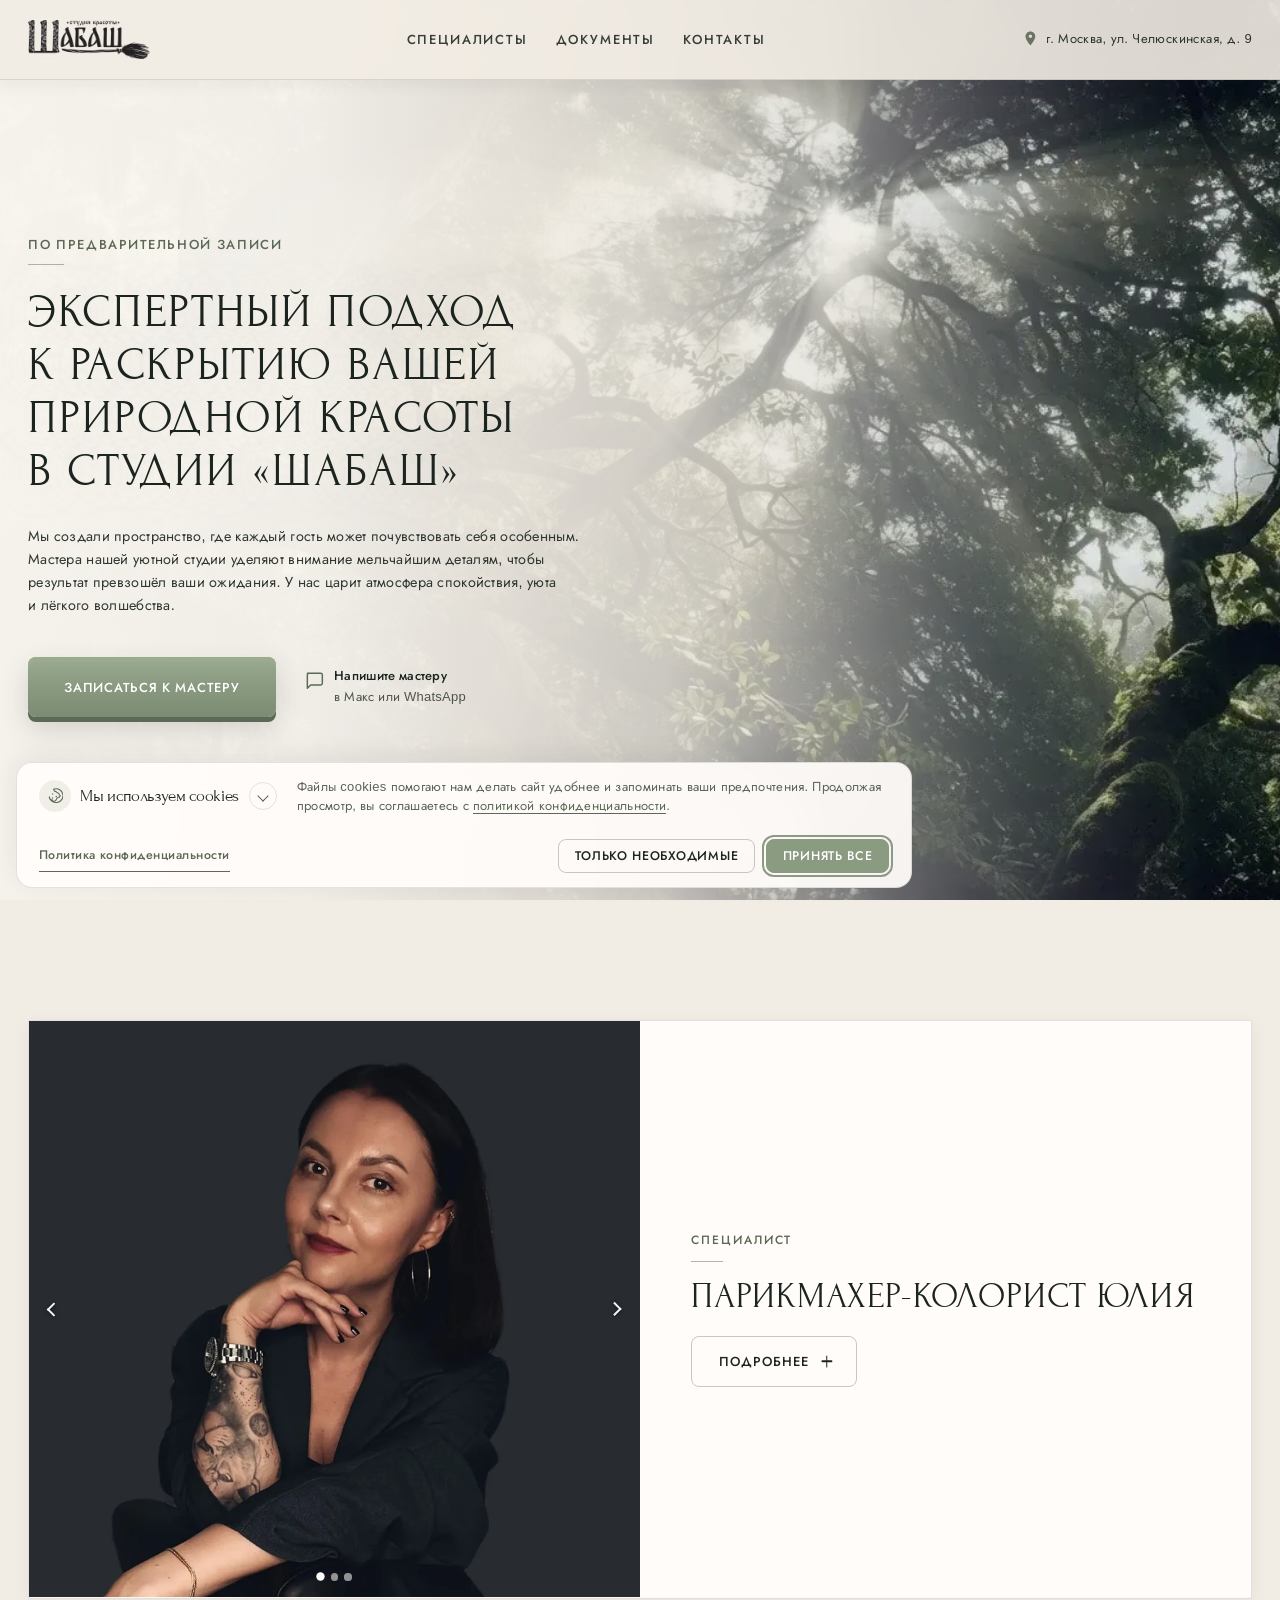
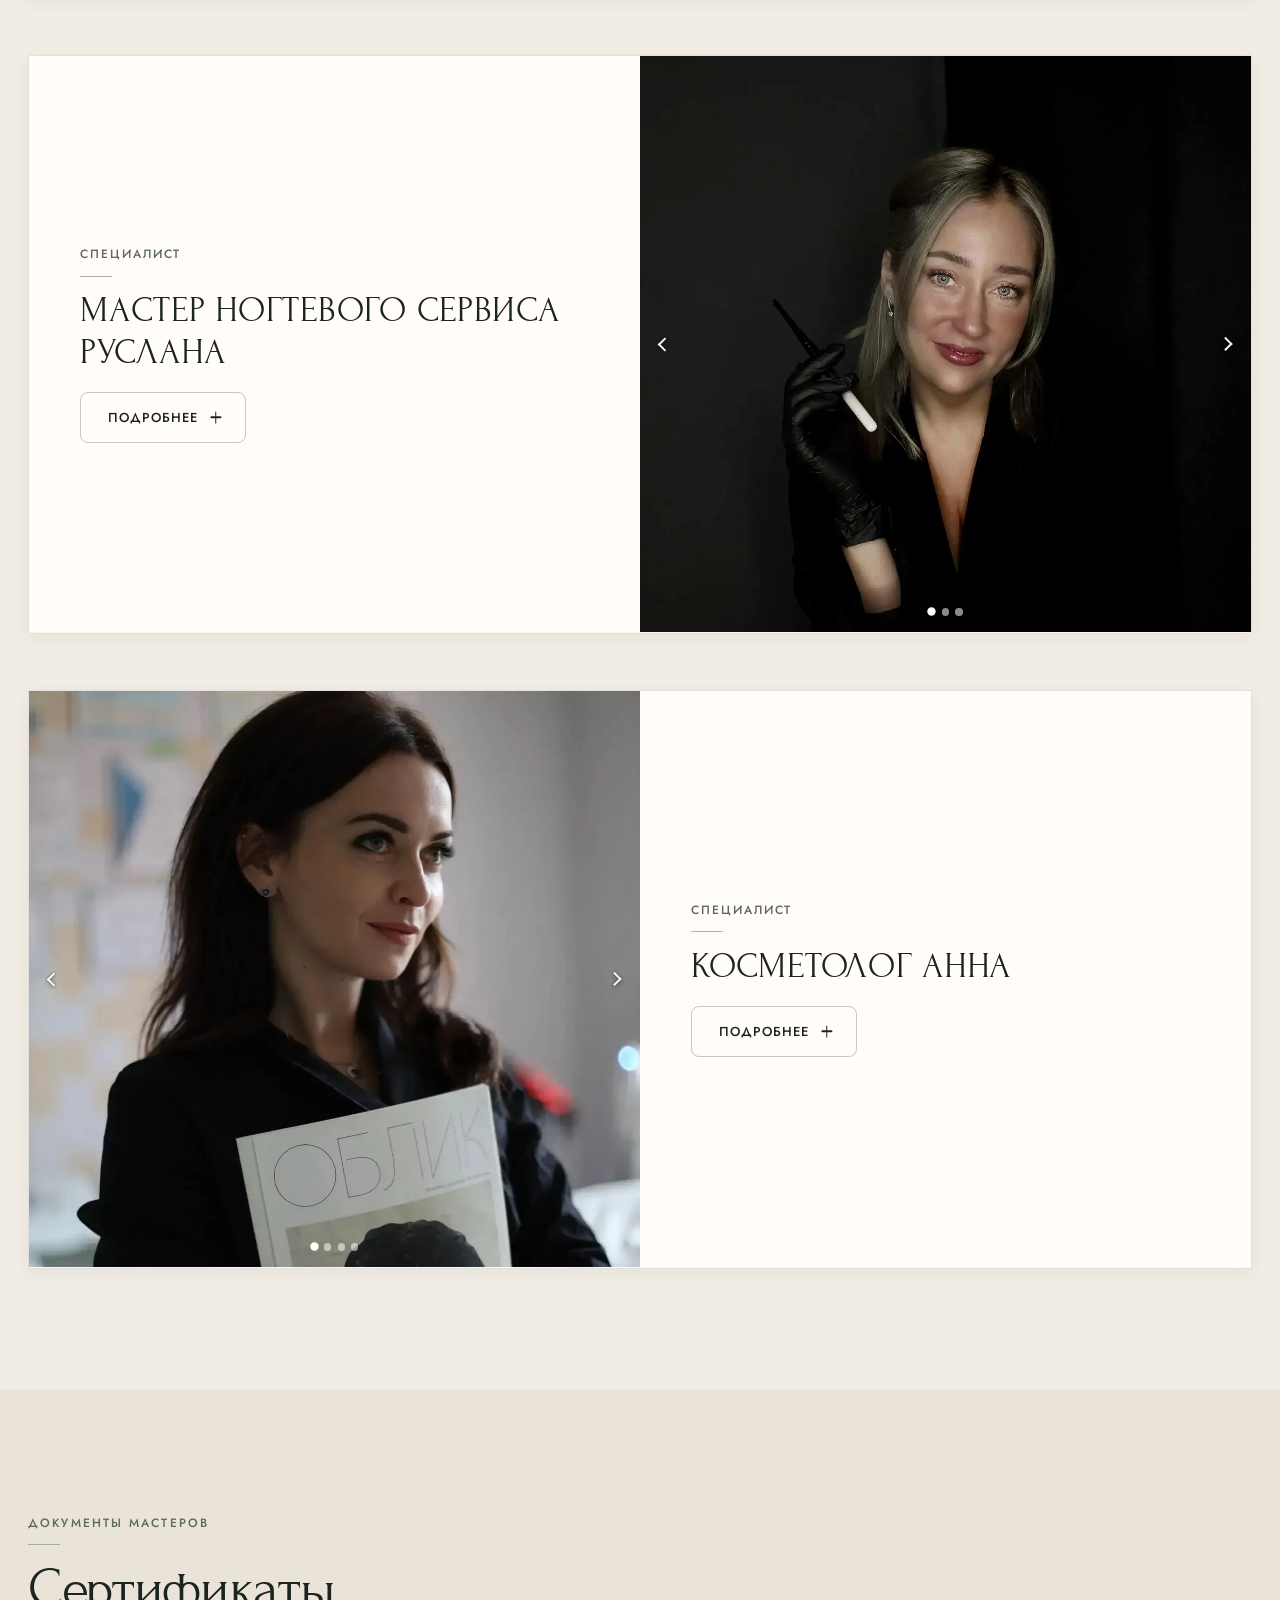
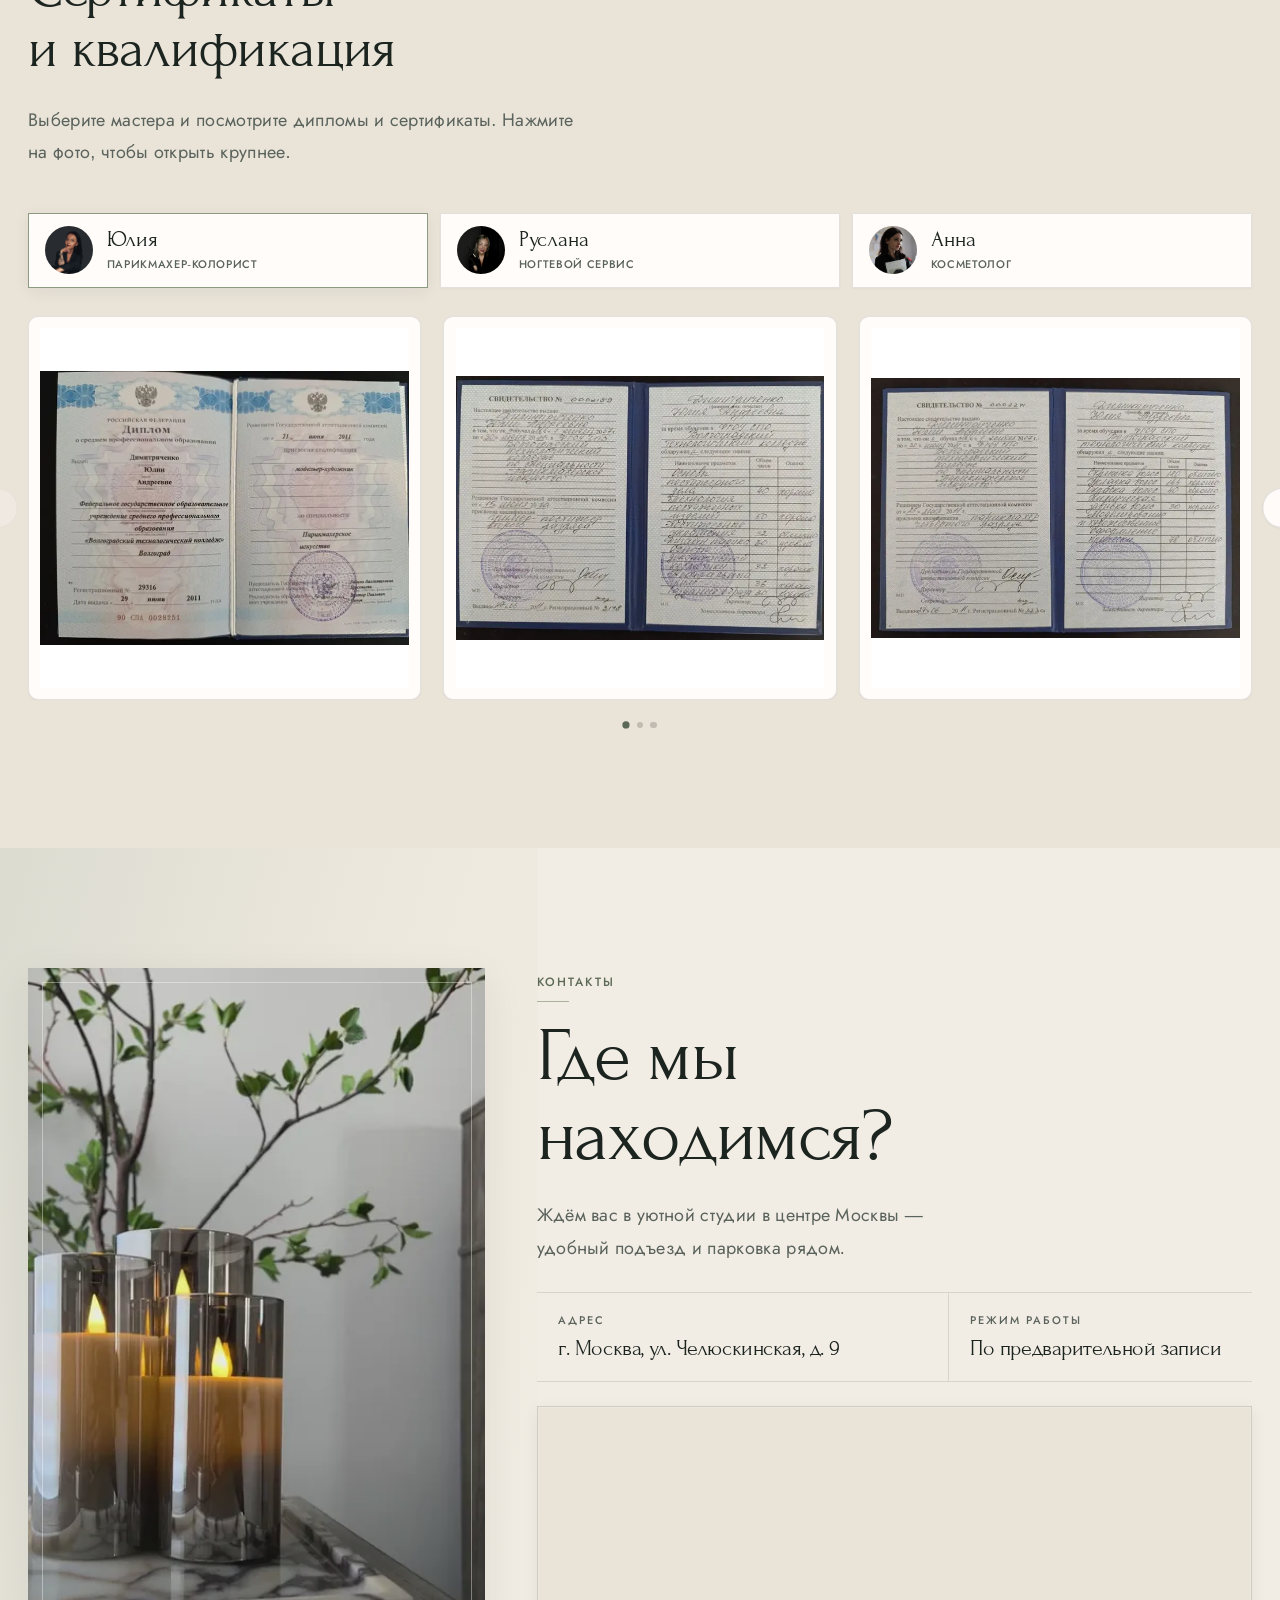
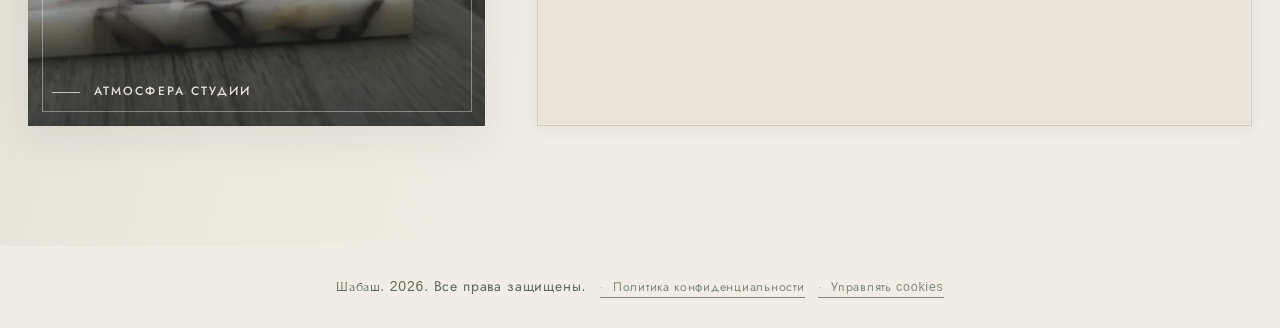
==== commit f85f11ea: "feat: cookie consent banner + privacy policy page - Add compact cookie consent banner (slides up, lo" ====
--- a/index.html
+++ b/index.html
@@ -27,7 +27,7 @@
 
 
   <!-- Critical CSS inlined (no render-blocking stylesheet request) -->
-  <style id="critical-css">@font-face{font-family:"Forum";font-style:normal;font-weight:400;font-display:optional;src:url("fonts/Forum-cyrillic-ext.woff2") format("woff2");unicode-range:U+0460-052F,U+1C80-1C8A,U+20B4,U+2DE0-2DFF,U+A640-A69F,U+FE2E-FE2F;}@font-face{font-family:"Forum";font-style:normal;font-weight:400;font-display:swap;src:url("fonts/Forum-cyrillic.woff2") format("woff2");unicode-range:U+0301,U+0400-045F,U+0490-0491,U+04B0-04B1,U+2116;}@font-face{font-family:"Forum";font-style:normal;font-weight:400;font-display:swap;src:url("fonts/Forum-latin.woff2") format("woff2");unicode-range:U+0000-00FF,U+0131,U+0152-0153,U+02BB-02BC,U+02C6,U+02DA,U+02DC,U+0304,U+0308,U+0329,U+2000-206F,U+20AC,U+2122,U+2191,U+2193,U+2212,U+2215,U+FEFF,U+FFFD;}@font-face{font-family:"Jost";font-style:normal;font-weight:300 600;font-display:swap;src:url("fonts/Jost-cyrillic.woff2") format("woff2");unicode-range:U+0301,U+0400-045F,U+0490-0491,U+04B0-04B1,U+2116;}:root{--color-sage:#8B9B82;--color-sage-dark:#5C6956;--color-sage-hover:var(--color-sage-dark);--color-plaster:#A3AEA0;--color-ink:#1C2420;--color-paper:#F2EDE4;--color-paper-soft:#E9E3D8;--color-stone:#C8C2B8;--color-wood:#3D342C;--color-cream-soft:#FAF7F1;--color-primary:var(--color-sage);--color-primary-hover:var(--color-sage-dark);--color-secondary:var(--color-paper-soft);--color-bg:var(--color-paper);--color-bg-warm:var(--color-paper-soft);--color-bg-soft:var(--color-cream-soft);--color-bg-alt:var(--color-paper-soft);--color-bg-dark:var(--color-ink);--color-card:var(--color-paper-soft);--color-surface:#FFFCFA;--color-text:var(--color-ink);--color-text-muted:#5A635C;--color-text-inverse:var(--color-paper);--color-text-heading:var(--color-ink);--color-border:rgba(28,36,32,0.12);--color-border-strong:rgba(28,36,32,0.24);--color-border-soft:rgba(200,194,184,0.9);--color-focus:var(--color-sage);--color-overlay:rgba(28,36,32,0.48);--font-family-display:"Forum",Georgia,"Times New Roman",serif;--font-family-base:"Jost","Segoe UI",sans-serif;--font-family-ui:"Jost","Segoe UI",sans-serif;--font-size-xs:0.75rem;--font-size-s:0.875rem;--font-size-m:1rem;--font-size-l:1.125rem;--font-size-xl:1.375rem;--font-size-2xl:1.75rem;--font-size-3xl:2.25rem;--font-size-4xl:3rem;--font-size-5xl:clamp(2.75rem,5vw,4rem);--font-size-base:var(--font-size-m);--line-height-tight:1.15;--line-height-snug:1.3;--line-height-base:1.65;--line-height-relaxed:1.8;--letter-spacing-tight:-0.02em;--letter-spacing-normal:0;--letter-spacing-wide:0.06em;--letter-spacing-wider:0.14em;--letter-spacing-label:0.18em;--space-2xs:0.125rem;--space-xs:0.25rem;--space-s:0.5rem;--space-m:1rem;--space-l:1.5rem;--space-xl:2rem;--space-2xl:3rem;--space-3xl:4.5rem;--space-4xl:6rem;--space-5xl:8rem;--section-space:clamp(4.5rem,10vw,7.5rem);--container-width:1360px;--container-wide:1480px;--container-narrow:760px;--header-height:5rem;--gutter:clamp(1.1rem,3vw,1.75rem);--radius-xs:2px;--radius-s:4px;--radius-m:8px;--radius-l:16px;--radius-xl:24px;--radius-pill:999px;--shadow-xs:0 1px 2px rgba(28,36,32,0.04);--shadow-s:0 4px 16px rgba(28,36,32,0.06);--shadow-m:0 12px 40px rgba(28,36,32,0.08);--shadow-l:0 24px 64px rgba(28,36,32,0.12);--shadow-glow:0 8px 32px rgba(139,155,130,0.24);--ease-out:cubic-bezier(0.22,1,0.36,1);--ease-in-out:cubic-bezier(0.65,0,0.35,1);--duration-fast:160ms;--duration-base:280ms;--duration-slow:480ms;--transition:var(--duration-base) var(--ease-out);--transition-slow:var(--duration-slow) var(--ease-out);--z-base:1;--z-header:100;--z-overlay:300;}@media (max-width:1200px){:root{--container-width:1100px;--gutter:1.5rem;}}@media (max-width:1024px){:root{--header-height:4.75rem;--container-width:100%;--gutter:1.35rem;}}@media (max-width:640px){:root{--header-height:4.5rem;--gutter:1rem;}}*,*::before,*::after{box-sizing:border-box;}html{-webkit-text-size-adjust:100%;}body{margin:0;}img,picture,video,canvas,svg{display:block;max-width:100%;height:auto;}input,button,textarea,select{font:inherit;}ul,ol{margin:0;padding:0;list-style:none;}a{text-decoration:none;color:inherit;}button{margin:0;padding:0;border:none;background:none;color:inherit;}h1,h2,h3,h4,h5,h6,p{margin:0;}figure{margin:0;}address{font-style:normal;}html{scroll-behavior:smooth;scroll-padding-top:calc(var(--header-height) + 0.75rem);}body{font-family:var(--font-family-base);font-size:var(--font-size-base);line-height:var(--line-height-base);font-weight:400;letter-spacing:0.02em;color:var(--color-text);background-color:var(--color-bg);-webkit-font-smoothing:antialiased;-moz-osx-font-smoothing:grayscale;text-rendering:optimizeLegibility;}::selection{background-color:rgba(139,155,130,0.28);color:var(--color-ink);}h1,h2,h3,h4,h5,h6,.heading{font-family:var(--font-family-display);font-weight:400;color:var(--color-text-heading);line-height:var(--line-height-tight);letter-spacing:var(--letter-spacing-tight);text-wrap:balance;}h1,.heading--1{font-size:var(--font-size-5xl);line-height:var(--line-height-tight);}h2,.heading--2{font-size:var(--font-size-4xl);}h3,.heading--3{font-size:var(--font-size-3xl);line-height:var(--line-height-snug);}h4,.heading--4{font-size:var(--font-size-2xl);line-height:var(--line-height-snug);}h5,.heading--5{font-size:var(--font-size-xl);line-height:var(--line-height-snug);}:focus-visible{outline:2px solid var(--color-focus);outline-offset:3px;}button{cursor:pointer;}.container{width:100%;max-width:var(--container-width);margin-inline:auto;padding-inline:var(--gutter);}.section{padding-block:var(--section-space);}.visually-hidden{position:absolute;width:1px;height:1px;padding:0;margin:-1px;overflow:hidden;clip:rect(0,0,0,0);white-space:nowrap;border:0;}.skip-link{position:absolute;top:0;left:0;z-index:10000;padding:0.75rem 1.25rem;background:var(--color-ink);color:var(--color-cream-soft);font-family:var(--font-family-ui);font-size:0.875rem;font-weight:500;letter-spacing:0.04em;text-decoration:none;transform:translateY(-120%);transition:transform 0.2s ease;}.skip-link:focus{transform:translateY(0);outline:2px solid var(--color-sage);outline-offset:2px;}@media (max-width:1024px){.section{padding-block:clamp(3.5rem,7vw,5.5rem);}}.header{position:fixed;top:0;left:0;right:0;z-index:var(--z-header);height:var(--header-height);display:flex;align-items:center;justify-content:center;background-color:rgba(242,237,228,0.96);border-bottom:1px solid var(--color-border);box-shadow:var(--shadow-s);transform:translateZ(0);}@media (min-width:1025px){.header{background-color:rgba(242,237,228,0.9);backdrop-filter:blur(14px);-webkit-backdrop-filter:blur(14px);}}.header__inner{position:relative;z-index:1;display:grid;grid-template-columns:auto minmax(0,1fr) auto;align-items:center;column-gap:1.5rem;width:100%;max-width:var(--container-width);margin-inline:auto;padding-inline:var(--gutter);min-height:var(--header-height);}.header__logo{display:inline-flex;align-items:center;justify-self:start;line-height:0;transition:opacity 0.25s ease;}.header__logo:hover{opacity:0.8;}.header__logo-img{display:block;width:auto;max-width:min(150px,46vw);height:auto;max-height:2.5rem;object-fit:contain;}.header__nav{justify-self:center;min-width:0;}.header__nav-list{display:flex;flex-wrap:wrap;align-items:center;justify-content:center;gap:0.15rem 1.75rem;}.header__nav-link{position:relative;display:inline-block;padding:0.35rem 0;font-family:var(--font-family-ui);font-size:0.8125rem;font-weight:500;letter-spacing:0.14em;text-transform:uppercase;text-decoration:none;color:var(--color-ink);opacity:0.88;transition:color 0.3s ease,opacity 0.3s ease;}.header__nav-link::after{content:"";position:absolute;left:0;right:0;bottom:0.1rem;height:1px;background:currentColor;transform:scaleX(0);transform-origin:left center;transition:transform 0.35s var(--ease-out,cubic-bezier(0.22,1,0.36,1));opacity:0.55;}.header__nav-link:hover{color:var(--color-sage-dark);opacity:1;}.header__nav-link:hover::after{transform:scaleX(1);}.header__nav-link:focus-visible{outline:2px solid var(--color-sage);outline-offset:4px;}.header__actions{display:flex;align-items:center;justify-content:flex-end;justify-self:end;gap:0.85rem;min-width:0;}.header__address{display:inline-flex;align-items:center;gap:0.45rem;max-width:none;font-family:var(--font-family-ui);font-size:0.8125rem;font-weight:400;letter-spacing:0.03em;line-height:1.25;color:var(--color-ink);text-decoration:none;white-space:nowrap;opacity:0.9;transition:color 0.35s ease,opacity 0.35s ease;}.header__address span{white-space:nowrap;}.header__address:hover{color:var(--color-sage-dark);opacity:1;}.header__icon{flex-shrink:0;display:block;width:1.05rem;height:1.05rem;margin-top:-0.12rem;color:var(--color-sage-dark);}@media (max-width:1024px){.header__inner{grid-template-columns:auto 1fr auto;column-gap:0.75rem;}.header__nav{display:none;}.header__logo{justify-self:start;}.header__actions{gap:0.45rem;}.header__address span{font-size:0.78rem;}.header__icon{width:1rem;height:1rem;}.header__logo-img{max-height:2.4rem;}.burger{width:2.75rem;height:2.75rem;}}@media (min-width:1025px) and (max-width:1200px){.header__inner{column-gap:1rem;}.header__actions{gap:0.65rem;}.header__address{max-width:none;}.header__address span{font-size:0.78rem;}.header__nav-list{gap:0.1rem 1.15rem;}.header__nav-link{font-size:0.75rem;letter-spacing:0.11em;}}@media (max-width:768px){.header__address{display:none;}.header__inner{grid-template-columns:auto 1fr;column-gap:0.5rem;}.header__actions{gap:0.15rem;justify-self:end;}}@media (max-width:640px){.header{height:4.5rem;}.header__inner{min-height:4.5rem;height:100%;padding-inline:1rem;column-gap:0.5rem;}.header__logo-img{max-width:min(160px,48vw);max-height:2.85rem;}.header__actions{gap:0.1rem;}.burger{width:2.4rem;height:2.4rem;}}@media (max-width:400px){.header__logo-img{max-width:min(120px,36vw);max-height:2.4rem;}}.burger{display:none;position:relative;z-index:1;flex-shrink:0;align-items:center;justify-content:center;width:2.75rem;height:2.75rem;margin:0;padding:0;border:0;border-radius:var(--radius-m);background:transparent;color:var(--color-ink);cursor:pointer;-webkit-tap-highlight-color:transparent;}.burger__line{position:absolute;left:50%;width:1.35rem;height:1.5px;margin-left:-0.675rem;border-radius:1px;background:currentColor;transition:transform 0.4s cubic-bezier(0.22,1,0.36,1),opacity 0.25s ease,top 0.4s cubic-bezier(0.22,1,0.36,1);}.burger__line:nth-child(1){top:calc(50% - 6px);}.burger__line:nth-child(2){top:50%;}.burger__line:nth-child(3){top:calc(50% + 6px);}.burger[aria-expanded="true"] .burger__line:nth-child(1){top:50%;transform:rotate(45deg);}.burger[aria-expanded="true"] .burger__line:nth-child(2){opacity:0;transform:scaleX(0);}.burger[aria-expanded="true"] .burger__line:nth-child(3){top:50%;transform:rotate(-45deg);}.burger:focus-visible{outline:2px solid var(--color-sage);outline-offset:3px;}.burger:focus:not(:focus-visible){outline:none;}.menu-overlay{position:fixed;inset:0;z-index:var(--z-overlay);background:rgba(28,36,32,0.42);opacity:0;visibility:hidden;pointer-events:none;transition:opacity 0.35s ease,visibility 0.35s ease;}.menu-overlay.is-open{opacity:1;visibility:visible;pointer-events:auto;}.menu{position:fixed;top:0;right:0;z-index:calc(var(--z-overlay) + 10);display:flex;flex-direction:column;width:min(20.5rem,88vw);height:100%;height:100dvh;padding:1.35rem 1.35rem 1.75rem 1.5rem;background:var(--color-paper);box-shadow:-12px 0 40px rgba(28,36,32,0.12);transform:translateX(100%);visibility:hidden;transition:transform 0.4s cubic-bezier(0.22,1,0.36,1),visibility 0.4s;will-change:transform;}.menu.is-open{transform:translateX(0);visibility:visible;}.menu__title{margin:0 0 2rem;padding:0.35rem 3.25rem 1rem 0;border-bottom:1px solid rgba(28,36,32,0.1);font-family:var(--font-family-display);font-size:1.35rem;font-weight:400;letter-spacing:0.06em;text-transform:uppercase;color:var(--color-ink);}.menu__nav{margin-top:0.25rem;}.menu__nav-list{display:flex;flex-direction:column;gap:0.15rem;}.menu__nav-link{display:block;padding:0.75rem 0;font-family:var(--font-family-display);font-size:1.5rem;letter-spacing:0.04em;line-height:1.2;color:var(--color-ink);text-decoration:none;border-bottom:1px solid rgba(28,36,32,0.08);transition:color 0.3s ease,padding-left 0.3s ease;}.menu__nav-link:hover{color:var(--color-sage-dark);padding-left:0.35rem;}.menu__nav-link:focus-visible{outline:2px solid var(--color-sage);outline-offset:3px;}.menu__contacts{display:flex;flex-direction:column;gap:0.75rem;margin-top:auto;padding-top:1.25rem;border-top:1px solid rgba(28,36,32,0.1);font-style:normal;}.menu__hours{margin:0;font-family:var(--font-family-ui);font-size:0.75rem;font-weight:500;letter-spacing:0.1em;text-transform:uppercase;color:var(--color-sage-dark);}.menu__contact{font-family:var(--font-family-ui);font-size:1rem;line-height:1.45;color:var(--color-ink);text-decoration:none;opacity:0.9;transition:color 0.3s ease,opacity 0.3s ease;}.menu__contact:hover{color:var(--color-sage-dark);opacity:1;}body.is-menu-open{overflow:hidden;}body.is-menu-open .header{z-index:calc(var(--z-overlay) + 20);background-color:transparent !important;border-bottom-color:transparent !important;box-shadow:none !important;backdrop-filter:none !important;-webkit-backdrop-filter:none !important;pointer-events:none;}body.is-menu-open .header__inner{pointer-events:none;}body.is-menu-open .burger{pointer-events:auto;}body.is-menu-open .header__address,body.is-menu-open .header__logo,body.is-menu-open .header__nav{opacity:0 !important;visibility:hidden !important;pointer-events:none !important;}@media (max-width:1024px){.burger{display:inline-flex;}.menu{width:min(22rem,72vw);padding:1.75rem 1.75rem 2rem;}.menu__title{font-size:1.5rem;}.menu__nav-link{font-size:1.65rem;}.menu__contact{font-size:1.05rem;}}@media (max-width:640px){.menu{width:min(20.5rem,88vw);padding:1.35rem 1.35rem 1.75rem 1.5rem;}.menu__title{font-size:1.35rem;}.menu__nav-link{font-size:1.4rem;}.menu__contact{font-size:1rem;}}@media (prefers-reduced-motion:reduce){.burger__line,.menu,.menu-overlay{transition:none;}}.hero{position:relative;isolation:isolate;display:flex;align-items:center;min-height:100vh;min-height:100svh;color:var(--color-ink);background-color:var(--color-paper);overflow:hidden;}.hero__bg{position:absolute;inset:0;z-index:0;}.hero__photo{width:100%;height:100%;object-fit:cover;object-position:center center;transform:scale(1.02);backface-visibility:hidden;}.hero__overlay{position:absolute;inset:0;z-index:1;background:linear-gradient( 90deg,rgba(250,247,241,0.98) 0%,rgba(250,247,241,0.96) 24%,rgba(242,237,228,0.92) 40%,rgba(242,237,228,0.82) 52%,rgba(242,237,228,0.55) 64%,rgba(242,237,228,0.28) 76%,rgba(242,237,228,0.1) 86%,transparent 94% );}.hero__sparkles{position:absolute;inset:0;z-index:1;overflow:hidden;pointer-events:none;}.hero__sparkle{position:absolute;width:5px;height:5px;border-radius:50%;background:rgba(255,252,250,1);box-shadow:0 0 6px 2px rgba(255,252,250,0.85),0 0 16px 4px rgba(255,240,210,0.55),0 0 28px 8px rgba(232,220,190,0.28);opacity:0;transform:scale(0.55);animation:hero-sparkle-twinkle 4.2s ease-in-out infinite;}.hero__sparkle--star{width:7px;height:7px;background:rgba(255,252,250,1);box-shadow:0 0 8px 2px rgba(255,252,250,0.95),0 0 20px 6px rgba(255,240,210,0.65),0 0 36px 10px rgba(232,220,190,0.35);}.hero__sparkle--star::before,.hero__sparkle--star::after{content:"";position:absolute;top:50%;left:50%;background:rgba(255,252,250,0.95);border-radius:1px;transform:translate(-50%,-50%);pointer-events:none;}.hero__sparkle--star::before{width:2px;height:22px;box-shadow:0 0 8px 1px rgba(255,252,250,0.7);}.hero__sparkle--star::after{width:22px;height:2px;box-shadow:0 0 8px 1px rgba(255,252,250,0.7);}.hero__sparkle:nth-child(1){top:14%;left:58%;width:4px;height:4px;animation-duration:3.8s;animation-delay:0s;}.hero__sparkle:nth-child(2){top:22%;left:72%;width:6px;height:6px;animation-duration:4.6s;animation-delay:0.5s;}.hero__sparkle:nth-child(3){top:31%;left:84%;width:4px;height:4px;animation-duration:3.4s;animation-delay:1.1s;}.hero__sparkle:nth-child(4){top:18%;left:91%;animation-duration:5s;animation-delay:0.2s;}.hero__sparkle:nth-child(5){top:42%;left:63%;width:5px;height:5px;animation-duration:4.2s;animation-delay:1.6s;}.hero__sparkle:nth-child(6){top:48%;left:78%;width:6px;height:6px;animation-duration:4.8s;animation-delay:0.9s;}.hero__sparkle:nth-child(7){top:55%;left:88%;animation-duration:3.9s;animation-delay:2.2s;}.hero__sparkle:nth-child(8){top:64%;left:68%;width:4px;height:4px;animation-duration:5.2s;animation-delay:0.4s;}.hero__sparkle:nth-child(9){top:70%;left:81%;width:5px;height:5px;animation-duration:3.6s;animation-delay:1.4s;}.hero__sparkle:nth-child(10){top:78%;left:74%;width:4px;height:4px;animation-duration:4.5s;animation-delay:2.6s;}.hero__sparkle:nth-child(11){top:36%;left:70%;animation-duration:5.4s;animation-delay:1.2s;}.hero__sparkle:nth-child(12){top:58%;left:94%;width:5px;height:5px;animation-duration:4s;animation-delay:1.9s;}@keyframes hero-sparkle-twinkle{0%,100%{opacity:0.12;transform:scale(0.55) translateY(0);}15%{opacity:0.55;transform:scale(0.85) translateY(-1px);}38%{opacity:1;transform:scale(1.15) translateY(-3px);}55%{opacity:0.75;transform:scale(0.95) translateY(-2px);}78%{opacity:0.25;transform:scale(0.65) translateY(0);}}@media (prefers-reduced-motion:reduce){.hero__sparkle{animation:none;opacity:0.55;transform:scale(0.95);}.hero__sparkle:nth-child(n + 7){display:none;}}.hero__inner{position:relative;z-index:2;width:100%;padding-top:calc(var(--header-height) + 2rem);padding-bottom:4rem;}.hero__content{max-width:min(72rem,90vw);width:100%;}.hero__badge{display:inline-block;margin:0 0 1.25rem;padding:0;border:0;background:none;box-shadow:none;font-family:var(--font-family-ui);font-size:0.8125rem;font-weight:500;letter-spacing:0.12em;text-transform:uppercase;line-height:1.3;color:var(--color-sage-dark);white-space:nowrap;}.hero__badge::after{content:"";display:block;width:2.25rem;height:1px;margin-top:0.65rem;background:var(--color-sage);opacity:0.7;}.hero__title{margin:0 0 1.75rem;max-width:10.5em;width:auto;font-family:var(--font-family-display);font-weight:400;font-size:clamp(2rem,3.7vw,3.5rem);line-height:1.12;letter-spacing:0.04em;text-transform:uppercase;text-wrap:wrap;color:var(--color-ink);text-shadow:0 1px 0 rgba(242,237,228,0.45),0 0 40px rgba(242,237,228,0.35);}.hero__text{margin:0 0 2.5rem;max-width:min(36rem,100%);width:100%;font-family:var(--font-family-ui);font-weight:400;font-size:clamp(0.9rem,1.1vw,1.05rem);line-height:1.6;letter-spacing:0.02em;color:var(--color-ink);opacity:0.9;}.hero__buttons{display:flex;flex-wrap:wrap;align-items:center;gap:1.5rem 1.75rem;}.hero__btn{position:relative;display:inline-flex;align-items:center;justify-content:center;min-height:3.75rem;padding:1.05rem 2.25rem;border:0;border-radius:var(--radius-m);background:linear-gradient( 180deg,#9aab90 0%,var(--color-sage) 45%,#7a8c72 100% );color:#ffffff;font-family:var(--font-family-ui);font-size:0.8125rem;font-weight:500;letter-spacing:0.06em;text-transform:uppercase;text-decoration:none;line-height:1.2;overflow:hidden;box-shadow:inset 0 5px 0 #9aab90,0 5px 0 #5c6956,0 12px 28px rgba(61,52,44,0.18);transition:filter 0.25s ease;}.hero__btn:link,.hero__btn:visited,.hero__btn:hover,.hero__btn:active{color:#ffffff;}.hero__btn::after{content:"";position:absolute;top:0;left:-60%;width:45%;height:100%;background:linear-gradient( 100deg,transparent 0%,rgba(255,255,255,0.08) 35%,rgba(255,255,255,0.45) 50%,rgba(255,255,255,0.08) 65%,transparent 100% );transform:skewX(-20deg);animation:hero-btn-shine 5s ease-in-out infinite;pointer-events:none;z-index:2;}@keyframes hero-btn-shine{0%{left:-60%;opacity:0;}8%{opacity:1;}35%{left:120%;opacity:1;}36%,100%{left:120%;opacity:0;}}.hero__btn span{position:relative;z-index:1;color:#ffffff;}.hero__btn:hover{filter:brightness(0.88);color:#ffffff;}.hero__btn:hover::after{animation-duration:4s;}.hero__btn:active{filter:brightness(0.8);color:#ffffff;}.hero__btn:focus-visible{outline:2px solid var(--color-sage-dark);outline-offset:3px;}@media (prefers-reduced-motion:reduce){.hero__btn::after{animation:none;display:none;}}.hero__note{display:flex;align-items:flex-start;gap:0.65rem;max-width:12rem;color:var(--color-ink);}.hero__note-icon{flex-shrink:0;width:1.25rem;height:1.25rem;margin-top:0.15rem;color:var(--color-sage-dark);}.hero__note p{margin:0;font-family:var(--font-family-ui);font-size:0.8125rem;line-height:1.45;letter-spacing:0.02em;}.hero__note strong{display:block;font-weight:500;}.hero__note span{display:block;margin-top:0.15rem;opacity:0.75;}.hero__scroll{position:absolute;left:50%;bottom:1.1rem;z-index:3;display:flex;flex-direction:column;align-items:center;gap:0.35rem;width:4.5rem;transform:translateX(-50%);color:var(--color-sage);text-decoration:none;opacity:1;transition:color 0.25s ease;}.hero__scroll:hover{color:var(--color-sage-dark);}.hero__scroll-mouse{position:relative;width:1.3rem;height:2.05rem;border:2px solid currentColor;border-radius:var(--radius-pill);}.hero__scroll-wheel{position:absolute;top:0.35rem;left:50%;width:0.22rem;height:0.38rem;border-radius:999px;background:currentColor;transform:translateX(-50%);animation:hero-scroll-wheel 1.8s ease-in-out infinite;}.hero__scroll-label{display:block;width:100%;font-family:var(--font-family-ui);font-size:0.75rem;font-weight:600;letter-spacing:0.14em;text-align:center;text-transform:uppercase;line-height:1;color:var(--color-sage);}.hero__scroll-chevron{display:block;width:0.45rem;height:0.45rem;margin:0 auto;border-right:2px solid currentColor;border-bottom:2px solid currentColor;transform:rotate(45deg);transform-origin:50% 50%;animation:hero-scroll-chevron 1.8s ease-in-out infinite;}@keyframes hero-scroll-wheel{0%{opacity:1;transform:translateX(-50%) translateY(0);}60%{opacity:0;transform:translateX(-50%) translateY(0.5rem);}100%{opacity:0;transform:translateX(-50%) translateY(0.5rem);}}@keyframes hero-scroll-chevron{0%,100%{opacity:0.4;transform:rotate(45deg) translate(0,0);}50%{opacity:1;transform:rotate(45deg) translate(0.1rem,0.1rem);}}@media (prefers-reduced-motion:reduce){.hero__scroll-wheel,.hero__scroll-chevron{animation:none;}}@media (max-width:1200px){.hero__content{max-width:min(62rem,85vw);}.hero__title{font-size:clamp(1.9rem,3.7vw,3.5rem);}.hero__text{font-size:clamp(0.9rem,1.15vw,1.05rem);max-width:min(34rem,100%);}}@media (max-width:1024px){.hero{align-items:center;min-height:100vh;min-height:100svh;}.hero__photo{object-position:70% center;transform:scale(1.02);}.hero__sparkle:nth-child(1){left:64%;}.hero__sparkle:nth-child(2){left:76%;}.hero__sparkle:nth-child(3){left:86%;}.hero__sparkle:nth-child(5){left:68%;}.hero__sparkle:nth-child(8){left:72%;}.hero__sparkle:nth-child(11){left:74%;}.hero__overlay{background:linear-gradient( 90deg,rgba(250,247,241,0.98) 0%,rgba(250,247,241,0.96) 28%,rgba(242,237,228,0.92) 42%,rgba(242,237,228,0.78) 55%,rgba(242,237,228,0.5) 65%,rgba(242,237,228,0.22) 75%,rgba(242,237,228,0.08) 85%,transparent 92% );}.hero__inner{display:flex;flex-direction:column;justify-content:center;min-height:100vh;min-height:100svh;padding-top:calc(var(--header-height) + 1.5rem);padding-bottom:5rem;}.hero__content{max-width:min(68rem,88%);width:100%;}.hero__badge{margin-bottom:1.5rem;font-size:1.05rem;letter-spacing:0.12em;}.hero__title{font-size:clamp(2.95rem,5.5vw,4.3rem);line-height:1.08;letter-spacing:0.03em;margin-bottom:1.65rem;max-width:10.5em;}.hero__text{margin-bottom:2.5rem;max-width:none;max-width:min(34rem,92%);font-size:clamp(0.95rem,1.5vw,1.1rem);line-height:1.6;}.hero__buttons{gap:1.6rem 2.1rem;}.hero__btn{min-height:4.5rem;padding:1.25rem 2.5rem;font-size:1.05rem;}.hero__note{max-width:18rem;}.hero__note-icon{width:1.2rem;height:1.2rem;}.hero__note p{font-size:1.1rem;}.hero__scroll{bottom:1.35rem;}.hero__scroll-label{font-size:0.8rem;}}@media (min-width:901px) and (max-width:1024px){.hero__content{max-width:min(72rem,90%);width:100%;}.hero__badge{font-size:1.1rem;}.hero__title{font-size:4.1rem;margin-bottom:1.75rem;max-width:10.5em;}.hero__text{font-size:1.05rem;max-width:min(34rem,90%);}.hero__btn{min-height:4.75rem;font-size:1.1rem;padding:1.3rem 2.75rem;}.hero__note p{font-size:1.15rem;}}@media (min-width:768px) and (max-width:900px){.hero__content{max-width:min(64rem,90%);width:100%;}.hero__badge{font-size:1rem;}.hero__title{font-size:clamp(2.75rem,5.8vw,3.7rem);}.hero__text{font-size:1rem;max-width:min(32rem,92%);}.hero__btn{min-height:4.35rem;font-size:1rem;padding:1.2rem 2.35rem;}.hero__note p{font-size:1.05rem;}.hero__overlay{background:linear-gradient( 90deg,rgba(250,247,241,0.98) 0%,rgba(250,247,241,0.96) 30%,rgba(242,237,228,0.93) 45%,rgba(242,237,228,0.8) 58%,rgba(242,237,228,0.48) 70%,rgba(242,237,228,0.18) 82%,transparent 92% );}}@media (max-width:767px){.hero__photo{filter:brightness(0.72);}.hero__overlay{background:linear-gradient( 160deg,rgba(250,247,241,0.94) 0%,rgba(242,237,228,0.88) 32%,rgba(242,237,228,0.8) 55%,rgba(242,237,228,0.84) 100% );}.hero__inner{justify-content:flex-end;padding-bottom:5.5rem;}.hero__content{max-width:100%;}.hero__title{font-size:clamp(1.8rem,4.5vw,2.5rem);max-width:none;width:100%;}}@media (max-width:640px){.hero{min-height:100vh;min-height:100svh;height:100svh;max-height:100svh;}.hero__badge{color:var(--color-ink);}.hero__badge::after{background:var(--color-ink);opacity:0.55;}.hero__photo{object-position:78% 40%;transform:none;filter:brightness(0.58);}.hero__sparkles{opacity:0.55;}.hero__sparkle:nth-child(n + 7){display:none;}.hero__sparkle:nth-child(1){top:12%;left:62%;}.hero__sparkle:nth-child(2){top:20%;left:78%;}.hero__sparkle:nth-child(3){top:28%;left:88%;}.hero__sparkle:nth-child(4){top:16%;left:92%;}.hero__sparkle:nth-child(5){top:34%;left:70%;}.hero__sparkle:nth-child(6){top:24%;left:54%;}.hero__overlay{background:linear-gradient( 180deg,rgba(250,247,241,0.68) 0%,rgba(250,247,241,0.4) 12%,rgba(242,237,228,0.48) 30%,rgba(250,247,241,0.86) 48%,rgba(250,247,241,0.94) 62%,rgba(250,247,241,0.97) 80%,rgba(250,247,241,0.98) 100% );}.hero__inner{min-height:0;height:100%;justify-content:flex-end;padding-top:calc(var(--header-height) + 0.5rem);padding-bottom:5.5rem;}.hero__content{width:100%;padding-top:1rem;}.hero__title{font-size:clamp(1.7rem,7.5vw,2.15rem);line-height:1.14;letter-spacing:0.02em;margin-bottom:1rem;max-width:none;width:100%;color:var(--color-ink);text-shadow:0 1px 12px rgba(250,247,241,0.85);}.hero__text{margin-bottom:1.5rem;max-width:100%;font-size:0.95rem;line-height:1.55;letter-spacing:0.02em;color:var(--color-ink);opacity:0.92;}.hero__text br{display:none;}.hero__buttons{flex-direction:column;align-items:stretch;gap:0.85rem;}.hero__btn{width:100%;min-height:3.35rem;padding:0.95rem 1.25rem;border-radius:var(--radius-m);font-size:0.75rem;letter-spacing:0.04em;box-shadow:inset 0 4px 0 #9aab90,0 4px 0 #5c6956,0 10px 22px rgba(61,52,44,0.16);}.hero__btn span{text-align:center;white-space:normal;}.hero__note{display:flex;flex-direction:row;align-items:center;justify-content:flex-start;gap:0.45rem;width:100%;max-width:none;margin:0.15rem 0 0;padding:0;text-align:left;}.hero__note-icon{flex-shrink:0;width:1rem;height:1rem;margin:0;padding:0;border-radius:0;background:none;color:var(--color-sage-dark);}.hero__note p{display:block;margin:0;font-size:0.78rem;line-height:1.3;letter-spacing:0.02em;color:var(--color-ink);}.hero__note strong{display:inline;font-weight:500;}.hero__note span{display:inline;margin:0;opacity:0.72;}.hero__note span::before{content:" · ";opacity:0.55;}.hero__scroll{bottom:0.9rem;}}@media (max-width:380px){.hero__title{font-size:1.55rem;letter-spacing:0.015em;max-width:none;width:100%;}.hero__btn{font-size:0.68rem;min-height:2.9rem;padding-inline:0.9rem;}}@media (max-width:430px) and (max-height:740px){.hero__inner{padding-top:calc(var(--header-height) + 0.25rem);padding-bottom:5.25rem;}.hero__content{padding-top:0.35rem;margin-bottom:0.5rem;}.hero__badge{margin-bottom:0.65rem;font-size:0.7rem;letter-spacing:0.1em;}.hero__badge::after{width:1.75rem;margin-top:0.4rem;}.hero__title{font-size:clamp(1.35rem,6vw,1.6rem);line-height:1.12;margin-bottom:0.65rem;letter-spacing:0.015em;max-width:none;width:100%;}.hero__text{margin-bottom:0.9rem;font-size:0.82rem;line-height:1.4;}.hero__buttons{gap:0.55rem;}.hero__btn{min-height:2.75rem;padding:0.75rem 1rem;font-size:0.68rem;letter-spacing:0.03em;box-shadow:inset 0 3px 0 #9aab90,0 3px 0 #5c6956,0 8px 16px rgba(61,52,44,0.14);}.hero__note{gap:0.35rem;margin-top:0;justify-content:flex-start;text-align:left;}.hero__note-icon{width:0.85rem;height:0.85rem;}.hero__note p{font-size:0.68rem;}.hero__scroll{bottom:0.45rem;gap:0.2rem;width:3.5rem;}.hero__scroll-mouse{width:1rem;height:1.55rem;border-width:1.5px;}.hero__scroll-wheel{top:0.25rem;width:0.16rem;height:0.28rem;}.hero__scroll-label{font-size:0.6rem;letter-spacing:0.1em;}.hero__scroll-chevron{width:0.35rem;height:0.35rem;}}@media (max-width:380px) and (max-height:600px){.hero__inner{padding-bottom:4.5rem;}.hero__title{font-size:1.28rem;margin-bottom:0.5rem;max-width:none;width:100%;}.hero__text{margin-bottom:0.7rem;font-size:0.78rem;line-height:1.35;display:-webkit-box;-webkit-line-clamp:3;-webkit-box-orient:vertical;overflow:hidden;}.hero__btn{min-height:2.55rem;padding:0.65rem 0.85rem;font-size:0.64rem;}.hero__scroll{bottom:0.3rem;}.hero__scroll-label{font-size:0.55rem;}}.specialist{--specialist-layout-height:36rem;--specialist-panel-pad-x:clamp(1.35rem,2.8vw,2.25rem);--specialist-panel-pad-y:clamp(1.5rem,3vw,2.25rem);--specialist-col-left:minmax(0,1fr);--specialist-col-right:minmax(0,1fr);background-color:var(--color-paper);color:var(--color-ink);}.specialist__list{display:flex;flex-direction:column;align-items:stretch;gap:clamp(2rem,4.5vw,3.5rem);width:100%;}.specialist__card{display:flex;flex-direction:column;gap:0;width:100%;max-width:100%;margin:0;border:1px solid transparent;border-radius:0;background:transparent;box-shadow:none;overflow:hidden;transition:background-color 2.2s ease 0.35s,border-color 2.2s ease 0.35s,box-shadow 2.2s ease 0.4s;}.specialist__card.is-inview{background:var(--color-surface);border-color:var(--color-border);box-shadow:var(--shadow-s);}.specialist__layout{display:grid;grid-template-columns:var(--specialist-col-left) var(--specialist-col-right);gap:0;align-items:stretch;width:100%;height:var(--specialist-layout-height);min-height:var(--specialist-layout-height);max-height:var(--specialist-layout-height);}.specialist__card--reverse .specialist__layout > .specialist__media{order:2;}.specialist__card--reverse .specialist__intro{order:1;}.specialist__layout > .specialist__media,.specialist__intro{opacity:0;transition:opacity 1.6s ease,transform 1.85s cubic-bezier(0.16,1,0.3,1);}.specialist__layout > .specialist__media{transform:translate3d(-5.5rem,0,0);}.specialist__intro{transform:translate3d(5.5rem,0,0);}.specialist__card--reverse .specialist__layout > .specialist__media{transform:translate3d(5.5rem,0,0);}.specialist__card--reverse .specialist__intro{transform:translate3d(-5.5rem,0,0);}.specialist__card.is-inview .specialist__layout > .specialist__media,.specialist__card.is-inview .specialist__intro{opacity:1;transform:translate3d(0,0,0);}.specialist__card.is-inview .specialist__intro{transition-delay:0.22s;}.specialist__card--reverse.is-inview .specialist__layout > .specialist__media{transition-delay:0.22s;}.specialist__card--reverse.is-inview .specialist__intro{transition-delay:0s;}.specialist__media{position:relative;min-height:0;max-height:none;height:100%;background:var(--color-paper-soft);overflow:hidden;border-radius:0;}.specialist__layout > .specialist__media{height:100%;min-height:0;max-height:none;}.specialist__photo{display:block;width:100%;height:100%;min-height:0;max-height:none;object-fit:cover;object-position:center 48%;border-radius:0;}.specialist__layout > .specialist__media .specialist__photo{position:absolute;inset:0;width:100%;height:100%;object-fit:cover;object-position:center 48%;}.specialist__layout > .specialist__media .specialist__swiper{position:absolute;inset:0;width:100%;height:100%;margin:0;overflow:hidden;}.specialist__layout > .specialist__media .swiper-wrapper{height:100%;}.specialist__layout > .specialist__media .swiper-slide{position:relative;height:100%;overflow:hidden;}.specialist__intro{container-type:inline-size;container-name:specialist-intro;display:flex;flex-direction:column;justify-content:center;height:100%;min-height:0;min-width:0;padding:clamp(2rem,4vw,3.5rem) clamp(1.75rem,4vw,3.25rem);}.specialist__label{margin:0 0 0.85rem;font-family:var(--font-family-ui);font-size:0.75rem;font-weight:500;letter-spacing:0.16em;text-transform:uppercase;color:var(--color-sage-dark);}.specialist__label::after{content:"";display:block;width:2rem;height:1px;margin-top:0.65rem;background:var(--color-sage);opacity:0.7;}.specialist__title{margin:0 0 1.15rem;font-family:var(--font-family-display);font-weight:400;font-size:clamp(1.65rem,100cqi / 14,3.15rem);line-height:1.15;letter-spacing:0.02em;text-transform:uppercase;text-wrap:wrap;color:var(--color-ink);}.specialist__lead{margin:0 0 2rem;max-width:28rem;font-family:var(--font-family-ui);font-size:clamp(1rem,1.2vw,1.125rem);line-height:1.65;letter-spacing:0.02em;color:var(--color-text-muted);}.specialist__role{margin:-0.5rem 0 1.15rem;font-family:var(--font-family-ui);font-size:0.875rem;font-weight:500;letter-spacing:0.12em;text-transform:uppercase;color:var(--color-sage-dark);}.specialist__toggle{align-self:flex-start;display:inline-flex;align-items:center;gap:0.75rem;min-height:3.15rem;padding:0.85rem 1.5rem 0.85rem 1.65rem;border:1px solid var(--color-border-strong);border-radius:var(--radius-m);background:transparent;color:var(--color-ink);font-family:var(--font-family-ui);font-size:0.8125rem;font-weight:500;letter-spacing:0.08em;text-transform:uppercase;cursor:pointer;transition:background-color 0.25s ease,border-color 0.25s ease,color 0.25s ease,filter 0.25s ease;}.specialist__toggle:hover{background:rgba(139,155,130,0.1);border-color:var(--color-sage);}.specialist__toggle:focus-visible{outline:2px solid var(--color-sage-dark);outline-offset:3px;}.specialist__toggle[aria-expanded="true"]{background:var(--color-sage);border-color:var(--color-sage);color:#fff;}.specialist__toggle[aria-expanded="true"]:hover{filter:brightness(0.92);background:var(--color-sage);border-color:var(--color-sage);color:#fff;}.specialist__toggle-icon{position:relative;width:0.7rem;height:0.7rem;flex-shrink:0;}.specialist__toggle-icon::before,.specialist__toggle-icon::after{content:"";position:absolute;top:50%;left:50%;background:currentColor;border-radius:1px;transition:transform 0.3s var(--ease-out),opacity 0.2s ease;}.specialist__toggle-icon::before{width:100%;height:1.5px;transform:translate(-50%,-50%);}.specialist__toggle-icon::after{width:1.5px;height:100%;transform:translate(-50%,-50%);}.specialist__toggle[aria-expanded="true"] .specialist__toggle-icon::after{opacity:0;transform:translate(-50%,-50%) scaleY(0);}.specialist__panel{display:grid;grid-template-rows:0fr;border-top:1px solid transparent;background:var(--color-cream-soft);transition:grid-template-rows 0.55s var(--ease-out),border-top-color 0.35s ease;}.specialist__panel.is-open{grid-template-rows:1fr;border-top-color:var(--color-border);}.specialist__panel-clip{min-height:0;overflow:hidden;}.specialist__panel-inner{display:grid;grid-template-columns:minmax(0,1fr);grid-template-areas:"about" "prices" "cta";gap:0;align-items:start;width:100%;padding:0;background:var(--color-cream-soft);opacity:0;transform:translateY(-0.75rem);transition:opacity 0.4s ease 0.08s,transform 0.5s var(--ease-out) 0.05s;}.specialist__panel.is-open .specialist__panel-inner{opacity:1;transform:translateY(0);}.specialist__about{grid-area:about;display:grid;grid-template-columns:var(--specialist-col-left) var(--specialist-col-right);gap:0;align-items:stretch;width:100%;min-width:0;max-width:none;margin:0;padding:0;background:transparent;}.specialist__about-copy{grid-column:1;grid-row:1;min-width:0;max-width:40rem;padding:var(--specialist-panel-pad-y) var(--specialist-panel-pad-x);}.specialist__about-copy > .specialist__subtitle{margin:0 0 1rem;}.specialist__about-copy > p + p{margin-top:0.75rem;}.specialist__media.specialist__media--side{grid-column:2;grid-row:1;position:relative;align-self:stretch;width:100%;height:100%;min-height:100%;max-height:none;margin:0;padding:0;border:0;border-left:1px solid var(--color-border);border-radius:0;background:var(--color-paper-soft);box-shadow:none;overflow:hidden;}.specialist__media--side::before,.specialist__media--side::after{display:none;}.specialist__panel-inner--balanced .specialist__media.specialist__media--side{align-self:stretch;height:100%;min-height:100%;max-height:none;}.specialist__media--side .specialist__photo{position:absolute;inset:0;z-index:0;display:block;width:100%;height:100%;min-height:0;max-height:none;object-fit:cover;object-position:center 48%;}.specialist__swiper{width:100%;height:100%;margin:0;--swiper-pagination-bullet-horizontal-gap:0.2rem;--swiper-pagination-bullet-size:0.45rem;--swiper-pagination-color:var(--color-surface);--swiper-pagination-bullet-inactive-color:rgba(255,252,250,0.55);--swiper-pagination-bullet-inactive-opacity:1;}.specialist__swiper .swiper-wrapper,.specialist__swiper .swiper-slide{height:100%;}.specialist__swiper .swiper-slide{position:relative;overflow:hidden;background:var(--color-paper-soft);}.specialist__swiper-pagination.swiper-pagination-bullets{position:absolute;left:0;right:0;bottom:0.85rem;z-index:2;width:100%;}.specialist__swiper-pagination .swiper-pagination-bullet{width:var(--swiper-pagination-bullet-size);height:var(--swiper-pagination-bullet-size);background:var(--swiper-pagination-bullet-inactive-color);opacity:var(--swiper-pagination-bullet-inactive-opacity);transition:background-color 0.25s ease,transform 0.25s ease;}.specialist__swiper-pagination .swiper-pagination-bullet-active{background:var(--swiper-pagination-color);transform:scale(1.2);}.specialist__swiper-nav{position:absolute;top:50%;z-index:2;display:flex;align-items:center;justify-content:center;width:2.25rem;height:2.25rem;margin:0;padding:0;border:0;border-radius:0;background:transparent;color:#fff;cursor:pointer;transform:translateY(-50%);transition:opacity 0.25s ease;opacity:0.95;filter:drop-shadow(0 0 1px rgba(0,0,0,0.45)) drop-shadow(0 1px 2px rgba(0,0,0,0.35));}.specialist__swiper-nav:hover{opacity:1;}.specialist__swiper-nav:focus-visible{outline:1px solid #fff;outline-offset:2px;opacity:1;}.specialist__swiper-nav--prev{left:0.35rem;}.specialist__swiper-nav--next{right:0.35rem;}.specialist__swiper-nav-icon{display:block;width:0.65rem;height:0.65rem;border-top:2px solid currentColor;border-right:2px solid currentColor;}.specialist__swiper-nav--prev .specialist__swiper-nav-icon{transform:translateX(0.1rem) rotate(-135deg);}.specialist__swiper-nav--next .specialist__swiper-nav-icon{transform:translateX(-0.1rem) rotate(45deg);}.specialist__swiper-nav.swiper-button-disabled{opacity:0.25;cursor:default;pointer-events:none;}.specialist__prices{grid-area:prices;min-width:0;margin:0;padding:clamp(1.35rem,2.8vw,1.85rem) var(--specialist-panel-pad-x) 0;border-top:1px solid var(--color-border);background:transparent;}.specialist__cta{grid-area:cta;display:flex;width:100%;min-width:0;margin:0;margin-top:0;padding:clamp(1.1rem,2.2vw,1.5rem) var(--specialist-panel-pad-x) var(--specialist-panel-pad-y);border-top:1px solid var(--color-border);background:transparent;}.specialist__card--reverse .specialist__media.specialist__media--side{grid-column:1;border-left:0;border-right:1px solid var(--color-border);}.specialist__card--reverse .specialist__about-copy{grid-column:2;}.specialist__subtitle{margin:0 0 1rem;font-family:var(--font-family-ui);font-size:0.75rem;font-weight:500;letter-spacing:0.14em;text-transform:uppercase;color:var(--color-sage-dark);}.specialist__subtitle::after{content:"";display:block;width:2rem;height:1px;margin-top:0.65rem;background:var(--color-sage);opacity:0.7;}.specialist__about p{margin:0;font-family:var(--font-family-ui);font-size:1.05rem;line-height:1.7;letter-spacing:0.02em;color:var(--color-ink);opacity:0.9;}.specialist__services{margin:0.85rem 0 0;}.specialist__services li{position:relative;padding-left:1.35rem;margin-bottom:0.45rem;font-family:var(--font-family-ui);font-size:1rem;line-height:1.6;letter-spacing:0.02em;color:var(--color-ink);opacity:0.88;}.specialist__services li:last-child{margin-bottom:0;}.specialist__services li::before{content:"";position:absolute;top:0.65em;left:0;width:0.55rem;height:1px;background:var(--color-sage);}.specialist__price-tabs{display:flex;flex-wrap:wrap;gap:0.45rem;margin:0 0 1rem;padding:0;overflow:visible;}.specialist__price-tab{flex:0 0 auto;display:inline-flex;align-items:center;justify-content:center;min-height:2.25rem;padding:0.45rem 0.9rem;border:1px solid var(--color-border);border-radius:var(--radius-pill);background:transparent;color:var(--color-text-muted);font-family:var(--font-family-ui);font-size:0.75rem;font-weight:500;letter-spacing:0.06em;text-transform:uppercase;white-space:nowrap;cursor:pointer;transition:background-color var(--duration-base) var(--ease-out),border-color var(--duration-base) var(--ease-out),color var(--duration-base) var(--ease-out);}@media (max-width:640px){.specialist__price-tabs{display:grid;grid-template-columns:repeat(2,minmax(0,1fr));gap:0.4rem;}.specialist__price-tab{width:100%;min-height:2.5rem;padding:0.5rem 0.55rem;border-radius:0.75rem;white-space:normal;text-align:center;line-height:1.25;letter-spacing:0.04em;hyphens:none;}}.specialist__price-tab:hover{border-color:rgba(139,155,130,0.55);color:var(--color-ink);}.specialist__price-tab.is-active{border-color:var(--color-sage);background:rgba(139,155,130,0.16);color:var(--color-ink);}.specialist__price-tab:focus-visible{outline:2px solid var(--color-sage-dark);outline-offset:2px;}.specialist__price-panels{display:block;overflow:hidden;transition:height 0.4s var(--ease-out);}.specialist__prices[data-price-tabs] .specialist__price-list{display:none;grid-template-columns:repeat(2,minmax(0,1fr));align-content:start;align-items:stretch;gap:0.5rem;}.specialist__prices[data-price-tabs] .specialist__price-list.is-active{display:grid;animation:specialist-price-in 0.35s var(--ease-out);}@keyframes specialist-price-in{from{opacity:0;transform:translateY(0.4rem);}to{opacity:1;transform:none;}}@media (prefers-reduced-motion:reduce){.specialist__price-panels{transition:none;}.specialist__prices[data-price-tabs] .specialist__price-list.is-active{animation:none;}}.specialist__prices:not([data-price-tabs]) .specialist__price-list{display:grid;grid-template-columns:repeat(2,minmax(0,1fr));align-content:start;align-items:stretch;gap:0.5rem;}.specialist__price-card{display:grid;grid-template-columns:minmax(0,1fr) auto;align-items:start;column-gap:1.25rem;row-gap:0.15rem;min-height:3.35rem;height:100%;box-sizing:border-box;padding:0.85rem 1.1rem;border:1px solid var(--color-border);border-radius:var(--radius-m);background:var(--color-surface);transition:border-color 0.25s ease;}.specialist__price-card:hover{border-color:rgba(139,155,130,0.4);}.specialist__price-name{display:flex;flex-direction:column;align-items:flex-start;gap:0.2rem;min-width:0;font-family:var(--font-family-ui);font-size:1rem;font-weight:400;line-height:1.4;letter-spacing:0.02em;color:var(--color-ink);overflow-wrap:break-word;}.specialist__price-meta{display:block;font-size:0.8125rem;line-height:1.35;letter-spacing:0.01em;color:var(--color-text-muted);}.specialist__price-value{grid-column:2;grid-row:1;align-self:start;font-family:var(--font-family-display);font-size:1.25rem;font-weight:400;letter-spacing:0.02em;line-height:1.4;text-align:right;color:var(--color-sage-dark);white-space:nowrap;}.specialist__price-note{margin:1rem 0;font-family:var(--font-family-ui);font-size:0.8125rem;line-height:1.5;letter-spacing:0.02em;color:var(--color-text-muted);}.specialist__price-note a{color:var(--color-sage-dark);text-decoration:underline;text-underline-offset:0.15em;}.specialist__price-note a:hover{color:var(--color-ink);}.specialist__cta--split{display:grid;grid-template-columns:1fr 1fr;gap:0.65rem;}.specialist__book{display:inline-flex;align-items:center;justify-content:center;gap:0.5rem;width:100%;min-height:3.25rem;padding:0.85rem 1rem;border:1.5px solid var(--color-sage);border-radius:var(--radius-m);background:transparent;color:var(--color-ink);font-family:var(--font-family-ui);font-size:0.8125rem;font-weight:500;letter-spacing:0.08em;text-transform:uppercase;text-decoration:none;line-height:1.2;box-shadow:none;transition:background-color var(--duration-base) var(--ease-out),border-color var(--duration-base) var(--ease-out),color var(--duration-base) var(--ease-out);}.specialist__book-icon{display:inline-flex;align-items:center;justify-content:center;width:1.375rem;height:1.375rem;flex:0 0 1.375rem;line-height:0;color:#25d366;}.specialist__book-icon svg,.specialist__book-icon img{display:block;width:1.375rem;height:1.375rem;object-fit:contain;}.specialist__book-icon--wa{color:#25d366;}.specialist__book-icon--book{color:var(--color-sage-dark);}.specialist__book-text{display:inline-block;line-height:1.2;white-space:nowrap;}.specialist__book:link,.specialist__book:visited{color:var(--color-ink);}.specialist__book:hover{background-color:rgba(139,155,130,0.12);border-color:var(--color-sage-dark);color:var(--color-ink);}.specialist__book:active{background-color:rgba(139,155,130,0.2);}.specialist__book:focus-visible{outline:2px solid var(--color-sage-dark);outline-offset:3px;}@media (max-width:1024px){.specialist{--specialist-layout-height:34rem;}}@media (max-width:900px){.specialist{--specialist-layout-height:auto;--specialist-photo-height:28rem;--specialist-panel-pad-x:1.35rem;--specialist-panel-pad-y:1.5rem;--specialist-side-height:14rem;}.specialist__layout{grid-template-columns:1fr;height:auto;min-height:0;max-height:none;}.specialist__card--reverse .specialist__layout > .specialist__media,.specialist__card--reverse .specialist__intro{order:initial;}.specialist__layout > .specialist__media{height:var(--specialist-photo-height);min-height:var(--specialist-photo-height);max-height:var(--specialist-photo-height);transform:translate3d(0,-3rem,0);}.specialist__intro{height:auto;transform:translate3d(0,3rem,0);}.specialist__card.is-inview .specialist__layout > .specialist__media,.specialist__card.is-inview .specialist__intro{transform:translate3d(0,0,0);}.specialist__panel-inner,.specialist__card--reverse .specialist__panel-inner{grid-template-columns:minmax(0,1fr);grid-template-areas:"about" "prices" "cta";padding:0;}.specialist__about,.specialist__card--reverse .specialist__about{max-width:none;padding:0;grid-template-columns:1fr;}.specialist__media.specialist__media--side,.specialist__card--reverse .specialist__media.specialist__media--side,.specialist__panel-inner--balanced .specialist__media.specialist__media--side{grid-column:1;grid-row:1;width:100%;min-height:var(--specialist-side-height);height:var(--specialist-side-height);max-height:var(--specialist-side-height);border-left:0;border-right:0;border-bottom:1px solid var(--color-border);}.specialist__swiper{height:100%;}.specialist__about-copy,.specialist__card--reverse .specialist__about-copy{grid-column:1;grid-row:2;max-width:none;padding:1.15rem var(--specialist-panel-pad-x);}.specialist__media--side .specialist__photo{object-fit:cover;object-position:center 48%;}.specialist__prices{margin-top:0;padding:1.15rem var(--specialist-panel-pad-x) 0;}.specialist__cta{padding:1.15rem var(--specialist-panel-pad-x) var(--specialist-panel-pad-y);}.specialist__intro{padding:1.75rem 1.5rem 2rem;}}@media (max-width:640px){.specialist{--specialist-photo-height:24rem;--specialist-side-height:12rem;--specialist-panel-pad-x:1.2rem;--specialist-panel-pad-y:1.35rem;}.specialist__card{border-radius:0;}.specialist__title{font-size:clamp(1.75rem,8vw,2.25rem);}.specialist__lead{margin-bottom:1.5rem;font-size:0.98rem;}.specialist__toggle{width:100%;justify-content:center;}.specialist__cta--split{grid-template-columns:1fr;gap:0.5rem;}.specialist__prices[data-price-tabs] .specialist__price-list,.specialist__prices:not([data-price-tabs]) .specialist__price-list{grid-template-columns:1fr;gap:0.45rem;}.specialist__price-card{column-gap:0.85rem;min-height:0;padding:0.75rem 0.9rem;}.specialist__price-name{font-size:0.875rem;line-height:1.4;}.specialist__price-value{font-size:1.05rem;line-height:1.4;}.specialist__book{font-size:0.75rem;padding:0.9rem 1rem;}.specialist__book-text{white-space:normal;text-align:left;}}@media (max-width:400px){.specialist__price-card{column-gap:0.65rem;padding:0.7rem 0.8rem;}.specialist__price-name{font-size:0.8125rem;}.specialist__price-value{font-size:0.95rem;}}@media (prefers-reduced-motion:reduce){.specialist__toggle,.specialist__toggle-icon::before,.specialist__toggle-icon::after,.specialist__price-card,.specialist__book,.specialist__panel,.specialist__panel-inner,.specialist__media,.specialist__intro,.specialist__card{transition:none;}.specialist__panel-inner,.specialist__layout > .specialist__media,.specialist__intro{opacity:1;transform:none;}.specialist__card{background:var(--color-surface);border-color:var(--color-border);box-shadow:var(--shadow-s);}}.docs{background-color:var(--color-bg-warm);color:var(--color-ink);overflow:visible;}.docs .container{overflow:visible;}.docs__intro{max-width:38rem;margin:0 0 clamp(1.75rem,4vw,2.75rem);}.docs__label{display:inline-block;margin:0 0 0.85rem;font-size:var(--font-size-xs);font-weight:500;letter-spacing:var(--letter-spacing-label);text-transform:uppercase;color:var(--color-sage-dark);}.docs__label::after{content:"";display:block;width:2rem;height:1px;margin-top:0.65rem;background:var(--color-sage);opacity:0.7;}.docs__title{margin:0 0 var(--space-l);font-family:var(--font-family-display);font-size:clamp(2.35rem,5.5vw,3.5rem);font-weight:400;line-height:1.08;letter-spacing:var(--letter-spacing-tight);color:var(--color-text-heading);text-wrap:balance;}.docs__lead{margin:0;max-width:34em;font-size:var(--font-size-l);line-height:var(--line-height-relaxed);color:var(--color-text-muted);}.docs__people{display:grid;grid-template-columns:repeat(3,minmax(0,1fr));gap:0.75rem;margin:0 0 1.75rem;}.docs__person{display:flex;align-items:center;gap:0.85rem;width:100%;margin:0;padding:0.8rem 1rem;border:1px solid var(--color-border);background:var(--color-surface);color:inherit;font:inherit;text-align:left;cursor:pointer;box-shadow:var(--shadow-xs);transition:border-color 0.35s var(--ease-out),background-color 0.35s var(--ease-out),box-shadow 0.35s var(--ease-out);}.docs__person:hover{border-color:rgba(139,155,130,0.45);}.docs__person.is-active{border-color:var(--color-sage);box-shadow:var(--shadow-s);}.docs__person:focus-visible{outline:2px solid var(--color-focus);outline-offset:2px;}.docs__person-photo{flex-shrink:0;width:3rem;height:3rem;object-fit:cover;object-position:center 48%;border-radius:50%;background:var(--color-paper-soft);}.docs__person-info{display:flex;flex-direction:column;gap:0.15rem;min-width:0;}.docs__person-name{font-family:var(--font-family-display);font-size:clamp(1.15rem,1.8vw,1.35rem);line-height:1.2;color:var(--color-text-heading);}.docs__person-role{font-size:0.6875rem;font-weight:500;letter-spacing:var(--letter-spacing-wide);text-transform:uppercase;color:var(--color-text-muted);}.docs__packs{margin:0;}.docs__pack{display:none;}.docs__pack.is-active{display:block;animation:docs-pack-in 0.4s var(--ease-out);}@keyframes docs-pack-in{from{opacity:0;transform:translate3d(0,0.3rem,0);}to{opacity:1;transform:none;}}.docs__slider{width:100%;}.docs__stage{position:relative;width:100%;}.docs__swiper{width:100%;min-width:0;overflow:hidden;}.docs__slider .swiper-wrapper{align-items:stretch;}.docs__slider .swiper-slide{height:auto;background:transparent;box-sizing:border-box;}.docs__cert{position:relative;display:flex;align-items:center;justify-content:center;width:100%;height:100%;aspect-ratio:4 / 5;max-height:min(46vh,24rem);padding:0.7rem;border:1px solid var(--color-border);border-radius:10px;color:inherit;text-decoration:none;cursor:zoom-in;outline:none;overflow:hidden;background:var(--color-surface);box-shadow:var(--shadow-xs);transition:border-color 0.3s var(--ease-out),box-shadow 0.3s var(--ease-out),transform 0.3s var(--ease-out);}.docs__cert:focus-visible{outline:2px solid var(--color-focus);outline-offset:3px;}.docs__cert-img{display:block;width:100%;height:100%;object-fit:contain;object-position:center;border-radius:2px;background:#fff;-webkit-user-drag:none;user-select:none;}@media (hover:hover){.docs__cert:hover{border-color:rgba(139,155,130,0.4);box-shadow:var(--shadow-s);transform:translateY(-2px);}}.docs__nav{position:absolute;top:50%;z-index:3;display:inline-flex;align-items:center;justify-content:center;width:2.5rem;height:2.5rem;margin:0;padding:0;border:1px solid var(--color-border);border-radius:50%;background:rgba(255,252,250,0.96);color:var(--color-ink);cursor:pointer;box-shadow:var(--shadow-xs);transform:translateY(-50%);transition:background-color 0.25s var(--ease-out),border-color 0.25s var(--ease-out),color 0.25s var(--ease-out),opacity 0.25s var(--ease-out);}.docs__nav--prev{left:0;transform:translate(-50%,-50%);}.docs__nav--next{right:0;transform:translate(50%,-50%);}@media (min-width:901px){.docs__nav--prev{left:0;transform:translate(calc(-100% - 0.65rem),-50%);}.docs__nav--next{right:0;transform:translate(calc(100% + 0.65rem),-50%);}}.docs__nav:hover:not(.swiper-button-disabled){background:var(--color-sage);border-color:var(--color-sage);color:#fff;}.docs__nav:focus-visible{outline:2px solid var(--color-focus);outline-offset:2px;}.docs__nav.swiper-button-disabled{opacity:0.28;cursor:default;pointer-events:none;}.docs__nav-icon{display:block;width:0.5rem;height:0.5rem;border-top:1.5px solid currentColor;border-right:1.5px solid currentColor;}.docs__nav--prev .docs__nav-icon{margin-left:0.12rem;transform:rotate(-135deg);}.docs__nav--next .docs__nav-icon{margin-right:0.12rem;transform:rotate(45deg);}.docs__slider .docs__pagination.swiper-pagination,.docs__slider .docs__pagination.swiper-pagination-bullets.swiper-pagination-horizontal{position:static;left:auto;right:auto;bottom:auto;top:auto;width:100%;display:flex;align-items:center;justify-content:center;gap:0.45rem;margin:1.35rem 0 0;padding:0;transform:none;z-index:1;}.docs__slider .docs__pagination .swiper-pagination-bullet{width:0.4rem;height:0.4rem;margin:0 !important;background:rgba(28,36,32,0.2);opacity:1;transition:background-color 0.25s var(--ease-out),transform 0.25s var(--ease-out);}.docs__slider .docs__pagination .swiper-pagination-bullet-active{background:var(--color-sage-dark);transform:scale(1.2);}.docs__slider.swiper-initialized:has(.swiper-button-lock) .docs__nav,.docs__slider.swiper-initialized:has(.swiper-pagination-lock) .docs__pagination{display:none;}.docs__intro,.docs__people,.docs__packs{opacity:0;transition:opacity 0.9s var(--ease-out),transform 1s var(--ease-out);}.docs__intro{transform:translate3d(0,0.85rem,0);}.docs__people{transform:translate3d(0,0.85rem,0);transition-delay:0.08s;}.docs__packs{transform:translate3d(0,1rem,0);transition-delay:0.14s;}.docs.is-inview .docs__intro,.docs.is-inview .docs__people,.docs.is-inview .docs__packs{opacity:1;transform:none;}@media (prefers-reduced-motion:reduce){.docs__intro,.docs__people,.docs__packs{opacity:1;transform:none;transition:none;}.docs__pack.is-active{animation:none;}.docs__cert-img,.docs__nav{transition:none;}}@media (max-width:900px){.docs__people{grid-template-columns:1fr;gap:0;border:1px solid var(--color-border);background:var(--color-surface);box-shadow:var(--shadow-xs);overflow:hidden;}.docs__person{border:0;border-bottom:1px solid var(--color-border);box-shadow:none;}.docs__person:last-child{border-bottom:0;}.docs__person.is-active{background:rgba(139,155,130,0.12);box-shadow:inset 3px 0 0 var(--color-sage);}.docs__cert{max-height:min(44vh,22rem);}.docs__nav--prev{transform:translate(-40%,-50%);}.docs__nav--next{transform:translate(40%,-50%);}}@media (max-width:640px){.docs__title{font-size:clamp(2.1rem,9vw,2.75rem);}.docs__lead{font-size:var(--font-size-m);}.docs__cert{max-height:min(50vh,22rem);padding:0.55rem;border-radius:var(--radius-m);}.docs__nav{width:2.25rem;height:2.25rem;}.docs__nav--prev{transform:translate(-30%,-50%);}.docs__nav--next{transform:translate(30%,-50%);}.docs__slider .docs__pagination.swiper-pagination{margin-top:1.15rem;}}.location{position:relative;background-color:var(--color-paper);color:var(--color-ink);overflow:clip;}.location::before{content:"";position:absolute;top:0;left:0;width:min(42vw,34rem);height:100%;background:linear-gradient( 105deg,rgba(163,174,160,0.28) 0%,rgba(232,227,216,0.4) 55%,transparent 100% );pointer-events:none;z-index:0;}.location__container{position:relative;z-index:1;}.location__layout{display:grid;grid-template-columns:minmax(16rem,0.78fr) minmax(0,1.22fr);gap:clamp(1.75rem,4vw,3.5rem);align-items:stretch;min-height:42rem;}.location__media{position:relative;margin:0;min-height:42rem;height:auto;overflow:hidden;background-color:var(--color-plaster);box-shadow:var(--shadow-m);}.location__media::before{content:"";position:absolute;inset:0.85rem;z-index:2;border:1px solid rgba(255,252,250,0.38);pointer-events:none;}.location__photo{position:absolute;inset:0;display:block;width:100%;height:100%;object-fit:cover;object-position:center 35%;transform:scale(1.04);transition:transform 1.1s var(--ease-out);}.location__media:hover .location__photo{transform:scale(1.08);}.location__media::after{content:"";position:absolute;inset:auto 0 0;height:38%;z-index:1;pointer-events:none;background:linear-gradient( 180deg,transparent 0%,rgba(28,36,32,0.15) 40%,rgba(28,36,32,0.55) 100% );}.location__caption{position:absolute;left:0;right:0;bottom:0;z-index:3;display:flex;align-items:center;gap:0.85rem;margin:0;padding:1.35rem 1.5rem 1.5rem;font-family:var(--font-family-ui);font-size:var(--font-size-xs);font-weight:500;letter-spacing:var(--letter-spacing-label);text-transform:uppercase;color:rgba(242,237,228,0.92);}.location__caption-line{display:block;width:1.75rem;height:1px;background:rgba(242,237,228,0.75);flex-shrink:0;}.location__content{display:flex;flex-direction:column;min-width:0;min-height:42rem;height:100%;}.location__intro{flex:0 0 auto;max-width:28rem;margin:0 0 clamp(1.25rem,2.5vw,1.75rem);}.location__label{display:inline-block;margin:0 0 0.85rem;font-size:var(--font-size-xs);font-weight:500;line-height:1.4;letter-spacing:var(--letter-spacing-label);text-transform:uppercase;color:var(--color-sage-dark);}.location__label::after{content:"";display:block;width:2rem;height:1px;margin-top:0.65rem;background:var(--color-sage);opacity:0.7;}.location__title{margin:0 0 var(--space-l);font-family:var(--font-family-display);font-size:clamp(2.85rem,7vw,4.75rem);font-weight:400;line-height:1.05;letter-spacing:var(--letter-spacing-tight);color:var(--color-text-heading);text-wrap:balance;}.location__lead{margin:0;max-width:28em;font-size:var(--font-size-l);line-height:var(--line-height-relaxed);color:var(--color-text-muted);}.location__meta{flex:0 0 auto;display:grid;grid-template-columns:minmax(0,1.35fr) minmax(0,1fr);gap:0;margin:0 0 clamp(1.15rem,2vw,1.5rem);border-top:1px solid var(--color-border);border-bottom:1px solid var(--color-border);}.location__meta > li{margin:0;min-width:0;}.location__meta > li + li{border-left:1px solid var(--color-border);}.location__item{display:flex;flex-direction:column;gap:0.35rem;height:100%;margin:0;padding:1.1rem 1.35rem 1.15rem;text-decoration:none;color:inherit;transition:background-color var(--transition);}a.location__item:hover{background-color:rgba(139,155,130,0.08);}.location__item-label{font-size:0.6875rem;font-weight:500;letter-spacing:var(--letter-spacing-label);text-transform:uppercase;color:var(--color-text-muted);}.location__item-value{font-family:var(--font-family-display);font-size:clamp(1.1rem,1.7vw,1.35rem);line-height:var(--line-height-snug);letter-spacing:var(--letter-spacing-tight);color:var(--color-text-heading);}a.location__item .location__item-value{transition:color var(--transition);}a.location__item:hover .location__item-value{color:var(--color-primary-hover);}.location__map-wrap{position:relative;flex:1 1 auto;min-height:20rem;width:100%;overflow:hidden;background-color:var(--color-paper-soft);border:1px solid var(--color-border);box-shadow:var(--shadow-s);}.location__map{position:absolute;top:0;left:0;width:100%;height:100%;border:0;filter:saturate(0.86) contrast(0.97) brightness(1.02);}.location__map-wrap::after{content:"";position:absolute;inset:0;z-index:1;pointer-events:none;box-shadow:inset 0 0 0 1px rgba(242,237,228,0.4);}.location__media,.location__intro,.location__meta,.location__map-wrap{opacity:0;transition:opacity 0.95s var(--ease-out),transform 1.05s var(--ease-out);}.location__media{transform:translate3d(-1.75rem,0,0);}.location__intro{transform:translate3d(0,1.1rem,0);transition-delay:0.08s;}.location__meta{transform:translate3d(0,0.9rem,0);transition-delay:0.18s;}.location__map-wrap{transform:translate3d(0,1.15rem,0);transition-delay:0.28s;}.location.is-inview .location__media,.location.is-inview .location__intro,.location.is-inview .location__meta,.location.is-inview .location__map-wrap{opacity:1;transform:translate3d(0,0,0);}@media (prefers-reduced-motion:reduce){.location__media,.location__intro,.location__meta,.location__map-wrap{opacity:1;transform:none;transition:none;}}@media (max-width:1024px){.location__layout{grid-template-columns:minmax(14rem,0.72fr) minmax(0,1.28fr);gap:clamp(1.25rem,3vw,2rem);min-height:38rem;}.location__media,.location__content{min-height:38rem;}.location__item{padding-inline:0.75rem;}}@media (max-width:800px){.location::before{width:100%;height:40%;background:linear-gradient( 180deg,rgba(163,174,160,0.22) 0%,transparent 100% );}.location__layout{grid-template-columns:1fr;gap:var(--space-xl);min-height:0;}.location__media{height:22rem;min-height:22rem;}.location__content{min-height:0;height:auto;}.location__title{font-size:clamp(2.5rem,10vw,3.75rem);}.location__meta{grid-template-columns:1fr;}.location__meta > li + li{border-left:0;border-top:1px solid var(--color-border);}.location__map-wrap{flex:none;height:18rem;min-height:18rem;}}@media (max-width:640px){.location__title{font-size:clamp(2.35rem,11vw,3rem);}.location__media{height:18rem;min-height:18rem;}.location__item{padding:0.95rem 0.15rem;}.location__item-value{font-size:var(--font-size-l);}.location__map-wrap{height:16rem;min-height:16rem;}}.footer{background:transparent;border-top:0;}.footer__inner{display:flex;align-items:center;justify-content:center;width:100%;max-width:var(--container-width);margin-inline:auto;padding:clamp(1.35rem,3vw,1.85rem) var(--gutter);text-align:center;}.footer__copy{margin:0;font-family:var(--font-family-ui);font-size:var(--font-size-s);font-weight:400;letter-spacing:0.06em;line-height:1.5;color:var(--color-sage-dark);}.footer__copy strong{font-family:var(--font-family-display);font-weight:400;letter-spacing:0.04em;color:var(--color-sage-dark);}</style>
+  <style id="critical-css">@font-face{font-family:"Forum";font-style:normal;font-weight:400;font-display:optional;src:url("fonts/Forum-cyrillic-ext.woff2") format("woff2");unicode-range:U+0460-052F,U+1C80-1C8A,U+20B4,U+2DE0-2DFF,U+A640-A69F,U+FE2E-FE2F;}@font-face{font-family:"Forum";font-style:normal;font-weight:400;font-display:swap;src:url("fonts/Forum-cyrillic.woff2") format("woff2");unicode-range:U+0301,U+0400-045F,U+0490-0491,U+04B0-04B1,U+2116;}@font-face{font-family:"Forum";font-style:normal;font-weight:400;font-display:swap;src:url("fonts/Forum-latin.woff2") format("woff2");unicode-range:U+0000-00FF,U+0131,U+0152-0153,U+02BB-02BC,U+02C6,U+02DA,U+02DC,U+0304,U+0308,U+0329,U+2000-206F,U+20AC,U+2122,U+2191,U+2193,U+2212,U+2215,U+FEFF,U+FFFD;}@font-face{font-family:"Jost";font-style:normal;font-weight:300 600;font-display:swap;src:url("fonts/Jost-cyrillic.woff2") format("woff2");unicode-range:U+0301,U+0400-045F,U+0490-0491,U+04B0-04B1,U+2116;}:root{--color-sage:#8B9B82;--color-sage-dark:#5C6956;--color-sage-hover:var(--color-sage-dark);--color-plaster:#A3AEA0;--color-ink:#1C2420;--color-paper:#F2EDE4;--color-paper-soft:#E9E3D8;--color-stone:#C8C2B8;--color-wood:#3D342C;--color-cream-soft:#FAF7F1;--color-primary:var(--color-sage);--color-primary-hover:var(--color-sage-dark);--color-secondary:var(--color-paper-soft);--color-bg:var(--color-paper);--color-bg-warm:var(--color-paper-soft);--color-bg-soft:var(--color-cream-soft);--color-bg-alt:var(--color-paper-soft);--color-bg-dark:var(--color-ink);--color-card:var(--color-paper-soft);--color-surface:#FFFCFA;--color-text:var(--color-ink);--color-text-muted:#5A635C;--color-text-inverse:var(--color-paper);--color-text-heading:var(--color-ink);--color-border:rgba(28,36,32,0.12);--color-border-strong:rgba(28,36,32,0.24);--color-border-soft:rgba(200,194,184,0.9);--color-focus:var(--color-sage);--color-overlay:rgba(28,36,32,0.48);--font-family-display:"Forum",Georgia,"Times New Roman",serif;--font-family-base:"Jost","Segoe UI",sans-serif;--font-family-ui:"Jost","Segoe UI",sans-serif;--font-size-xs:0.75rem;--font-size-s:0.875rem;--font-size-m:1rem;--font-size-l:1.125rem;--font-size-xl:1.375rem;--font-size-2xl:1.75rem;--font-size-3xl:2.25rem;--font-size-4xl:3rem;--font-size-5xl:clamp(2.75rem,5vw,4rem);--font-size-base:var(--font-size-m);--line-height-tight:1.15;--line-height-snug:1.3;--line-height-base:1.65;--line-height-relaxed:1.8;--letter-spacing-tight:-0.02em;--letter-spacing-normal:0;--letter-spacing-wide:0.06em;--letter-spacing-wider:0.14em;--letter-spacing-label:0.18em;--space-2xs:0.125rem;--space-xs:0.25rem;--space-s:0.5rem;--space-m:1rem;--space-l:1.5rem;--space-xl:2rem;--space-2xl:3rem;--space-3xl:4.5rem;--space-4xl:6rem;--space-5xl:8rem;--section-space:clamp(4.5rem,10vw,7.5rem);--container-width:1360px;--container-wide:1480px;--container-narrow:760px;--header-height:5rem;--gutter:clamp(1.1rem,3vw,1.75rem);--radius-xs:2px;--radius-s:4px;--radius-m:8px;--radius-l:16px;--radius-xl:24px;--radius-pill:999px;--shadow-xs:0 1px 2px rgba(28,36,32,0.04);--shadow-s:0 4px 16px rgba(28,36,32,0.06);--shadow-m:0 12px 40px rgba(28,36,32,0.08);--shadow-l:0 24px 64px rgba(28,36,32,0.12);--shadow-glow:0 8px 32px rgba(139,155,130,0.24);--ease-out:cubic-bezier(0.22,1,0.36,1);--ease-in-out:cubic-bezier(0.65,0,0.35,1);--duration-fast:160ms;--duration-base:280ms;--duration-slow:480ms;--transition:var(--duration-base) var(--ease-out);--transition-slow:var(--duration-slow) var(--ease-out);--z-base:1;--z-header:100;--z-overlay:300;}@media (max-width:1200px){:root{--container-width:1100px;--gutter:1.5rem;}}@media (max-width:1024px){:root{--header-height:4.75rem;--container-width:100%;--gutter:1.35rem;}}@media (max-width:640px){:root{--header-height:4.5rem;--gutter:1rem;}}*,*::before,*::after{box-sizing:border-box;}html{-webkit-text-size-adjust:100%;}body{margin:0;}img,picture,video,canvas,svg{display:block;max-width:100%;height:auto;}input,button,textarea,select{font:inherit;}ul,ol{margin:0;padding:0;list-style:none;}a{text-decoration:none;color:inherit;}button{margin:0;padding:0;border:none;background:none;color:inherit;}h1,h2,h3,h4,h5,h6,p{margin:0;}figure{margin:0;}address{font-style:normal;}html{scroll-behavior:smooth;scroll-padding-top:calc(var(--header-height) + 0.75rem);}body{font-family:var(--font-family-base);font-size:var(--font-size-base);line-height:var(--line-height-base);font-weight:400;letter-spacing:0.02em;color:var(--color-text);background-color:var(--color-bg);-webkit-font-smoothing:antialiased;-moz-osx-font-smoothing:grayscale;text-rendering:optimizeLegibility;}::selection{background-color:rgba(139,155,130,0.28);color:var(--color-ink);}h1,h2,h3,h4,h5,h6,.heading{font-family:var(--font-family-display);font-weight:400;color:var(--color-text-heading);line-height:var(--line-height-tight);letter-spacing:var(--letter-spacing-tight);text-wrap:balance;}h1,.heading--1{font-size:var(--font-size-5xl);line-height:var(--line-height-tight);}h2,.heading--2{font-size:var(--font-size-4xl);}h3,.heading--3{font-size:var(--font-size-3xl);line-height:var(--line-height-snug);}h4,.heading--4{font-size:var(--font-size-2xl);line-height:var(--line-height-snug);}h5,.heading--5{font-size:var(--font-size-xl);line-height:var(--line-height-snug);}:focus-visible{outline:2px solid var(--color-focus);outline-offset:3px;}button{cursor:pointer;}.container{width:100%;max-width:var(--container-width);margin-inline:auto;padding-inline:var(--gutter);}.section{padding-block:var(--section-space);}.visually-hidden{position:absolute;width:1px;height:1px;padding:0;margin:-1px;overflow:hidden;clip:rect(0,0,0,0);white-space:nowrap;border:0;}.skip-link{position:absolute;top:0;left:0;z-index:10000;padding:0.75rem 1.25rem;background:var(--color-ink);color:var(--color-cream-soft);font-family:var(--font-family-ui);font-size:0.875rem;font-weight:500;letter-spacing:0.04em;text-decoration:none;transform:translateY(-120%);transition:transform 0.2s ease;}.skip-link:focus{transform:translateY(0);outline:2px solid var(--color-sage);outline-offset:2px;}@media (max-width:1024px){.section{padding-block:clamp(3.5rem,7vw,5.5rem);}}.header{position:fixed;top:0;left:0;right:0;z-index:var(--z-header);height:var(--header-height);display:flex;align-items:center;justify-content:center;background-color:rgba(242,237,228,0.96);border-bottom:1px solid var(--color-border);box-shadow:var(--shadow-s);transform:translateZ(0);}@media (min-width:1025px){.header{background-color:rgba(242,237,228,0.9);backdrop-filter:blur(14px);-webkit-backdrop-filter:blur(14px);}}.header__inner{position:relative;z-index:1;display:grid;grid-template-columns:auto minmax(0,1fr) auto;align-items:center;column-gap:1.5rem;width:100%;max-width:var(--container-width);margin-inline:auto;padding-inline:var(--gutter);min-height:var(--header-height);}.header__logo{display:inline-flex;align-items:center;justify-self:start;line-height:0;transition:opacity 0.25s ease;}.header__logo:hover{opacity:0.8;}.header__logo-img{display:block;width:auto;max-width:min(150px,46vw);height:auto;max-height:2.5rem;object-fit:contain;}.header__nav{justify-self:center;min-width:0;}.header__nav-list{display:flex;flex-wrap:wrap;align-items:center;justify-content:center;gap:0.15rem 1.75rem;}.header__nav-link{position:relative;display:inline-block;padding:0.35rem 0;font-family:var(--font-family-ui);font-size:0.8125rem;font-weight:500;letter-spacing:0.14em;text-transform:uppercase;text-decoration:none;color:var(--color-ink);opacity:0.88;transition:color 0.3s ease,opacity 0.3s ease;}.header__nav-link::after{content:"";position:absolute;left:0;right:0;bottom:0.1rem;height:1px;background:currentColor;transform:scaleX(0);transform-origin:left center;transition:transform 0.35s var(--ease-out,cubic-bezier(0.22,1,0.36,1));opacity:0.55;}.header__nav-link:hover{color:var(--color-sage-dark);opacity:1;}.header__nav-link:hover::after{transform:scaleX(1);}.header__nav-link:focus-visible{outline:2px solid var(--color-sage);outline-offset:4px;}.header__actions{display:flex;align-items:center;justify-content:flex-end;justify-self:end;gap:0.85rem;min-width:0;}.header__address{display:inline-flex;align-items:center;gap:0.45rem;max-width:none;font-family:var(--font-family-ui);font-size:0.8125rem;font-weight:400;letter-spacing:0.03em;line-height:1.25;color:var(--color-ink);text-decoration:none;white-space:nowrap;opacity:0.9;transition:color 0.35s ease,opacity 0.35s ease;}.header__address span{white-space:nowrap;}.header__address:hover{color:var(--color-sage-dark);opacity:1;}.header__icon{flex-shrink:0;display:block;width:1.05rem;height:1.05rem;margin-top:-0.12rem;color:var(--color-sage-dark);}@media (max-width:1024px){.header__inner{grid-template-columns:auto 1fr auto;column-gap:0.75rem;}.header__nav{display:none;}.header__logo{justify-self:start;}.header__actions{gap:0.45rem;}.header__address span{font-size:0.78rem;}.header__icon{width:1rem;height:1rem;}.header__logo-img{max-height:2.4rem;}.burger{width:2.75rem;height:2.75rem;}}@media (min-width:1025px) and (max-width:1200px){.header__inner{column-gap:1rem;}.header__actions{gap:0.65rem;}.header__address{max-width:none;}.header__address span{font-size:0.78rem;}.header__nav-list{gap:0.1rem 1.15rem;}.header__nav-link{font-size:0.75rem;letter-spacing:0.11em;}}@media (max-width:768px){.header__address{display:none;}.header__inner{grid-template-columns:auto 1fr;column-gap:0.5rem;}.header__actions{gap:0.15rem;justify-self:end;}}@media (max-width:640px){.header{height:4.5rem;}.header__inner{min-height:4.5rem;height:100%;padding-inline:1rem;column-gap:0.5rem;}.header__logo-img{max-width:min(160px,48vw);max-height:2.85rem;}.header__actions{gap:0.1rem;}.burger{width:2.4rem;height:2.4rem;}}@media (max-width:400px){.header__logo-img{max-width:min(120px,36vw);max-height:2.4rem;}}.burger{display:none;position:relative;z-index:1;flex-shrink:0;align-items:center;justify-content:center;width:2.75rem;height:2.75rem;margin:0;padding:0;border:0;border-radius:var(--radius-m);background:transparent;color:var(--color-ink);cursor:pointer;-webkit-tap-highlight-color:transparent;}.burger__line{position:absolute;left:50%;width:1.35rem;height:1.5px;margin-left:-0.675rem;border-radius:1px;background:currentColor;transition:transform 0.4s cubic-bezier(0.22,1,0.36,1),opacity 0.25s ease,top 0.4s cubic-bezier(0.22,1,0.36,1);}.burger__line:nth-child(1){top:calc(50% - 6px);}.burger__line:nth-child(2){top:50%;}.burger__line:nth-child(3){top:calc(50% + 6px);}.burger[aria-expanded="true"] .burger__line:nth-child(1){top:50%;transform:rotate(45deg);}.burger[aria-expanded="true"] .burger__line:nth-child(2){opacity:0;transform:scaleX(0);}.burger[aria-expanded="true"] .burger__line:nth-child(3){top:50%;transform:rotate(-45deg);}.burger:focus-visible{outline:2px solid var(--color-sage);outline-offset:3px;}.burger:focus:not(:focus-visible){outline:none;}.menu-overlay{position:fixed;inset:0;z-index:var(--z-overlay);background:rgba(28,36,32,0.42);opacity:0;visibility:hidden;pointer-events:none;transition:opacity 0.35s ease,visibility 0.35s ease;}.menu-overlay.is-open{opacity:1;visibility:visible;pointer-events:auto;}.menu{position:fixed;top:0;right:0;z-index:calc(var(--z-overlay) + 10);display:flex;flex-direction:column;width:min(20.5rem,88vw);height:100%;height:100dvh;padding:1.35rem 1.35rem 1.75rem 1.5rem;background:var(--color-paper);box-shadow:-12px 0 40px rgba(28,36,32,0.12);transform:translateX(100%);visibility:hidden;transition:transform 0.4s cubic-bezier(0.22,1,0.36,1),visibility 0.4s;will-change:transform;}.menu.is-open{transform:translateX(0);visibility:visible;}.menu__title{margin:0 0 2rem;padding:0.35rem 3.25rem 1rem 0;border-bottom:1px solid rgba(28,36,32,0.1);font-family:var(--font-family-display);font-size:1.35rem;font-weight:400;letter-spacing:0.06em;text-transform:uppercase;color:var(--color-ink);}.menu__nav{margin-top:0.25rem;}.menu__nav-list{display:flex;flex-direction:column;gap:0.15rem;}.menu__nav-link{display:block;padding:0.75rem 0;font-family:var(--font-family-display);font-size:1.5rem;letter-spacing:0.04em;line-height:1.2;color:var(--color-ink);text-decoration:none;border-bottom:1px solid rgba(28,36,32,0.08);transition:color 0.3s ease,padding-left 0.3s ease;}.menu__nav-link:hover{color:var(--color-sage-dark);padding-left:0.35rem;}.menu__nav-link:focus-visible{outline:2px solid var(--color-sage);outline-offset:3px;}.menu__contacts{display:flex;flex-direction:column;gap:0.75rem;margin-top:auto;padding-top:1.25rem;border-top:1px solid rgba(28,36,32,0.1);font-style:normal;}.menu__hours{margin:0;font-family:var(--font-family-ui);font-size:0.75rem;font-weight:500;letter-spacing:0.1em;text-transform:uppercase;color:var(--color-sage-dark);}.menu__contact{font-family:var(--font-family-ui);font-size:1rem;line-height:1.45;color:var(--color-ink);text-decoration:none;opacity:0.9;transition:color 0.3s ease,opacity 0.3s ease;}.menu__contact:hover{color:var(--color-sage-dark);opacity:1;}body.is-menu-open{overflow:hidden;}body.is-menu-open .header{z-index:calc(var(--z-overlay) + 20);background-color:transparent !important;border-bottom-color:transparent !important;box-shadow:none !important;backdrop-filter:none !important;-webkit-backdrop-filter:none !important;pointer-events:none;}body.is-menu-open .header__inner{pointer-events:none;}body.is-menu-open .burger{pointer-events:auto;}body.is-menu-open .header__address,body.is-menu-open .header__logo,body.is-menu-open .header__nav{opacity:0 !important;visibility:hidden !important;pointer-events:none !important;}@media (max-width:1024px){.burger{display:inline-flex;}.menu{width:min(22rem,72vw);padding:1.75rem 1.75rem 2rem;}.menu__title{font-size:1.5rem;}.menu__nav-link{font-size:1.65rem;}.menu__contact{font-size:1.05rem;}}@media (max-width:640px){.menu{width:min(20.5rem,88vw);padding:1.35rem 1.35rem 1.75rem 1.5rem;}.menu__title{font-size:1.35rem;}.menu__nav-link{font-size:1.4rem;}.menu__contact{font-size:1rem;}}@media (prefers-reduced-motion:reduce){.burger__line,.menu,.menu-overlay{transition:none;}}.hero{position:relative;isolation:isolate;display:flex;align-items:center;min-height:100vh;min-height:100svh;color:var(--color-ink);background-color:var(--color-paper);overflow:hidden;}.hero__bg{position:absolute;inset:0;z-index:0;}.hero__photo{width:100%;height:100%;object-fit:cover;object-position:center center;transform:scale(1.02);backface-visibility:hidden;}.hero__overlay{position:absolute;inset:0;z-index:1;background:linear-gradient( 90deg,rgba(250,247,241,0.98) 0%,rgba(250,247,241,0.96) 24%,rgba(242,237,228,0.92) 40%,rgba(242,237,228,0.82) 52%,rgba(242,237,228,0.55) 64%,rgba(242,237,228,0.28) 76%,rgba(242,237,228,0.1) 86%,transparent 94% );}.hero__sparkles{position:absolute;inset:0;z-index:1;overflow:hidden;pointer-events:none;}.hero__sparkle{position:absolute;width:5px;height:5px;border-radius:50%;background:rgba(255,252,250,1);box-shadow:0 0 6px 2px rgba(255,252,250,0.85),0 0 16px 4px rgba(255,240,210,0.55),0 0 28px 8px rgba(232,220,190,0.28);opacity:0;transform:scale(0.55);animation:hero-sparkle-twinkle 4.2s ease-in-out infinite;}.hero__sparkle--star{width:7px;height:7px;background:rgba(255,252,250,1);box-shadow:0 0 8px 2px rgba(255,252,250,0.95),0 0 20px 6px rgba(255,240,210,0.65),0 0 36px 10px rgba(232,220,190,0.35);}.hero__sparkle--star::before,.hero__sparkle--star::after{content:"";position:absolute;top:50%;left:50%;background:rgba(255,252,250,0.95);border-radius:1px;transform:translate(-50%,-50%);pointer-events:none;}.hero__sparkle--star::before{width:2px;height:22px;box-shadow:0 0 8px 1px rgba(255,252,250,0.7);}.hero__sparkle--star::after{width:22px;height:2px;box-shadow:0 0 8px 1px rgba(255,252,250,0.7);}.hero__sparkle:nth-child(1){top:14%;left:58%;width:4px;height:4px;animation-duration:3.8s;animation-delay:0s;}.hero__sparkle:nth-child(2){top:22%;left:72%;width:6px;height:6px;animation-duration:4.6s;animation-delay:0.5s;}.hero__sparkle:nth-child(3){top:31%;left:84%;width:4px;height:4px;animation-duration:3.4s;animation-delay:1.1s;}.hero__sparkle:nth-child(4){top:18%;left:91%;animation-duration:5s;animation-delay:0.2s;}.hero__sparkle:nth-child(5){top:42%;left:63%;width:5px;height:5px;animation-duration:4.2s;animation-delay:1.6s;}.hero__sparkle:nth-child(6){top:48%;left:78%;width:6px;height:6px;animation-duration:4.8s;animation-delay:0.9s;}.hero__sparkle:nth-child(7){top:55%;left:88%;animation-duration:3.9s;animation-delay:2.2s;}.hero__sparkle:nth-child(8){top:64%;left:68%;width:4px;height:4px;animation-duration:5.2s;animation-delay:0.4s;}.hero__sparkle:nth-child(9){top:70%;left:81%;width:5px;height:5px;animation-duration:3.6s;animation-delay:1.4s;}.hero__sparkle:nth-child(10){top:78%;left:74%;width:4px;height:4px;animation-duration:4.5s;animation-delay:2.6s;}.hero__sparkle:nth-child(11){top:36%;left:70%;animation-duration:5.4s;animation-delay:1.2s;}.hero__sparkle:nth-child(12){top:58%;left:94%;width:5px;height:5px;animation-duration:4s;animation-delay:1.9s;}@keyframes hero-sparkle-twinkle{0%,100%{opacity:0.12;transform:scale(0.55) translateY(0);}15%{opacity:0.55;transform:scale(0.85) translateY(-1px);}38%{opacity:1;transform:scale(1.15) translateY(-3px);}55%{opacity:0.75;transform:scale(0.95) translateY(-2px);}78%{opacity:0.25;transform:scale(0.65) translateY(0);}}@media (prefers-reduced-motion:reduce){.hero__sparkle{animation:none;opacity:0.55;transform:scale(0.95);}.hero__sparkle:nth-child(n + 7){display:none;}}.hero__inner{position:relative;z-index:2;width:100%;padding-top:calc(var(--header-height) + 2rem);padding-bottom:4rem;}.hero__content{max-width:min(72rem,90vw);width:100%;}.hero__badge{display:inline-block;margin:0 0 1.25rem;padding:0;border:0;background:none;box-shadow:none;font-family:var(--font-family-ui);font-size:0.8125rem;font-weight:500;letter-spacing:0.12em;text-transform:uppercase;line-height:1.3;color:var(--color-sage-dark);white-space:nowrap;}.hero__badge::after{content:"";display:block;width:2.25rem;height:1px;margin-top:0.65rem;background:var(--color-sage);opacity:0.7;}.hero__title{margin:0 0 1.75rem;max-width:10.5em;width:auto;font-family:var(--font-family-display);font-weight:400;font-size:clamp(2rem,3.7vw,3.5rem);line-height:1.12;letter-spacing:0.04em;text-transform:uppercase;text-wrap:wrap;color:var(--color-ink);text-shadow:0 1px 0 rgba(242,237,228,0.45),0 0 40px rgba(242,237,228,0.35);}.hero__text{margin:0 0 2.5rem;max-width:min(36rem,100%);width:100%;font-family:var(--font-family-ui);font-weight:400;font-size:clamp(0.9rem,1.1vw,1.05rem);line-height:1.6;letter-spacing:0.02em;color:var(--color-ink);opacity:0.9;}.hero__buttons{display:flex;flex-wrap:wrap;align-items:center;gap:1.5rem 1.75rem;}.hero__btn{position:relative;display:inline-flex;align-items:center;justify-content:center;min-height:3.75rem;padding:1.05rem 2.25rem;border:0;border-radius:var(--radius-m);background:linear-gradient( 180deg,#9aab90 0%,var(--color-sage) 45%,#7a8c72 100% );color:#ffffff;font-family:var(--font-family-ui);font-size:0.8125rem;font-weight:500;letter-spacing:0.06em;text-transform:uppercase;text-decoration:none;line-height:1.2;overflow:hidden;box-shadow:inset 0 5px 0 #9aab90,0 5px 0 #5c6956,0 12px 28px rgba(61,52,44,0.18);transition:filter 0.25s ease;}.hero__btn:link,.hero__btn:visited,.hero__btn:hover,.hero__btn:active{color:#ffffff;}.hero__btn::after{content:"";position:absolute;top:0;left:-60%;width:45%;height:100%;background:linear-gradient( 100deg,transparent 0%,rgba(255,255,255,0.08) 35%,rgba(255,255,255,0.45) 50%,rgba(255,255,255,0.08) 65%,transparent 100% );transform:skewX(-20deg);animation:hero-btn-shine 5s ease-in-out infinite;pointer-events:none;z-index:2;}@keyframes hero-btn-shine{0%{left:-60%;opacity:0;}8%{opacity:1;}35%{left:120%;opacity:1;}36%,100%{left:120%;opacity:0;}}.hero__btn span{position:relative;z-index:1;color:#ffffff;}.hero__btn:hover{filter:brightness(0.88);color:#ffffff;}.hero__btn:hover::after{animation-duration:4s;}.hero__btn:active{filter:brightness(0.8);color:#ffffff;}.hero__btn:focus-visible{outline:2px solid var(--color-sage-dark);outline-offset:3px;}@media (prefers-reduced-motion:reduce){.hero__btn::after{animation:none;display:none;}}.hero__note{display:flex;align-items:flex-start;gap:0.65rem;max-width:12rem;color:var(--color-ink);}.hero__note-icon{flex-shrink:0;width:1.25rem;height:1.25rem;margin-top:0.15rem;color:var(--color-sage-dark);}.hero__note p{margin:0;font-family:var(--font-family-ui);font-size:0.8125rem;line-height:1.45;letter-spacing:0.02em;}.hero__note strong{display:block;font-weight:500;}.hero__note span{display:block;margin-top:0.15rem;opacity:0.75;}.hero__scroll{position:absolute;left:50%;bottom:1.1rem;z-index:3;display:flex;flex-direction:column;align-items:center;gap:0.35rem;width:4.5rem;transform:translateX(-50%);color:var(--color-sage);text-decoration:none;opacity:1;transition:color 0.25s ease;}.hero__scroll:hover{color:var(--color-sage-dark);}.hero__scroll-mouse{position:relative;width:1.3rem;height:2.05rem;border:2px solid currentColor;border-radius:var(--radius-pill);}.hero__scroll-wheel{position:absolute;top:0.35rem;left:50%;width:0.22rem;height:0.38rem;border-radius:999px;background:currentColor;transform:translateX(-50%);animation:hero-scroll-wheel 1.8s ease-in-out infinite;}.hero__scroll-label{display:block;width:100%;font-family:var(--font-family-ui);font-size:0.75rem;font-weight:600;letter-spacing:0.14em;text-align:center;text-transform:uppercase;line-height:1;color:var(--color-sage);}.hero__scroll-chevron{display:block;width:0.45rem;height:0.45rem;margin:0 auto;border-right:2px solid currentColor;border-bottom:2px solid currentColor;transform:rotate(45deg);transform-origin:50% 50%;animation:hero-scroll-chevron 1.8s ease-in-out infinite;}@keyframes hero-scroll-wheel{0%{opacity:1;transform:translateX(-50%) translateY(0);}60%{opacity:0;transform:translateX(-50%) translateY(0.5rem);}100%{opacity:0;transform:translateX(-50%) translateY(0.5rem);}}@keyframes hero-scroll-chevron{0%,100%{opacity:0.4;transform:rotate(45deg) translate(0,0);}50%{opacity:1;transform:rotate(45deg) translate(0.1rem,0.1rem);}}@media (prefers-reduced-motion:reduce){.hero__scroll-wheel,.hero__scroll-chevron{animation:none;}}@media (max-width:1200px){.hero__content{max-width:min(62rem,85vw);}.hero__title{font-size:clamp(1.9rem,3.7vw,3.5rem);}.hero__text{font-size:clamp(0.9rem,1.15vw,1.05rem);max-width:min(34rem,100%);}}@media (max-width:1024px){.hero{align-items:center;min-height:100vh;min-height:100svh;}.hero__photo{object-position:70% center;transform:scale(1.02);}.hero__sparkle:nth-child(1){left:64%;}.hero__sparkle:nth-child(2){left:76%;}.hero__sparkle:nth-child(3){left:86%;}.hero__sparkle:nth-child(5){left:68%;}.hero__sparkle:nth-child(8){left:72%;}.hero__sparkle:nth-child(11){left:74%;}.hero__overlay{background:linear-gradient( 90deg,rgba(250,247,241,0.98) 0%,rgba(250,247,241,0.96) 28%,rgba(242,237,228,0.92) 42%,rgba(242,237,228,0.78) 55%,rgba(242,237,228,0.5) 65%,rgba(242,237,228,0.22) 75%,rgba(242,237,228,0.08) 85%,transparent 92% );}.hero__inner{display:flex;flex-direction:column;justify-content:center;min-height:100vh;min-height:100svh;padding-top:calc(var(--header-height) + 1.5rem);padding-bottom:5rem;}.hero__content{max-width:min(68rem,88%);width:100%;}.hero__badge{margin-bottom:1.5rem;font-size:1.05rem;letter-spacing:0.12em;}.hero__title{font-size:clamp(2.95rem,5.5vw,4.3rem);line-height:1.08;letter-spacing:0.03em;margin-bottom:1.65rem;max-width:10.5em;}.hero__text{margin-bottom:2.5rem;max-width:none;max-width:min(34rem,92%);font-size:clamp(0.95rem,1.5vw,1.1rem);line-height:1.6;}.hero__buttons{gap:1.6rem 2.1rem;}.hero__btn{min-height:4.5rem;padding:1.25rem 2.5rem;font-size:1.05rem;}.hero__note{max-width:18rem;}.hero__note-icon{width:1.2rem;height:1.2rem;}.hero__note p{font-size:1.1rem;}.hero__scroll{bottom:1.35rem;}.hero__scroll-label{font-size:0.8rem;}}@media (min-width:901px) and (max-width:1024px){.hero__content{max-width:min(72rem,90%);width:100%;}.hero__badge{font-size:1.1rem;}.hero__title{font-size:4.1rem;margin-bottom:1.75rem;max-width:10.5em;}.hero__text{font-size:1.05rem;max-width:min(34rem,90%);}.hero__btn{min-height:4.75rem;font-size:1.1rem;padding:1.3rem 2.75rem;}.hero__note p{font-size:1.15rem;}}@media (min-width:768px) and (max-width:900px){.hero__content{max-width:min(64rem,90%);width:100%;}.hero__badge{font-size:1rem;}.hero__title{font-size:clamp(2.75rem,5.8vw,3.7rem);}.hero__text{font-size:1rem;max-width:min(32rem,92%);}.hero__btn{min-height:4.35rem;font-size:1rem;padding:1.2rem 2.35rem;}.hero__note p{font-size:1.05rem;}.hero__overlay{background:linear-gradient( 90deg,rgba(250,247,241,0.98) 0%,rgba(250,247,241,0.96) 30%,rgba(242,237,228,0.93) 45%,rgba(242,237,228,0.8) 58%,rgba(242,237,228,0.48) 70%,rgba(242,237,228,0.18) 82%,transparent 92% );}}@media (max-width:767px){.hero__photo{filter:brightness(0.72);}.hero__overlay{background:linear-gradient( 160deg,rgba(250,247,241,0.94) 0%,rgba(242,237,228,0.88) 32%,rgba(242,237,228,0.8) 55%,rgba(242,237,228,0.84) 100% );}.hero__inner{justify-content:flex-end;padding-bottom:5.5rem;}.hero__content{max-width:100%;}.hero__title{font-size:clamp(1.8rem,4.5vw,2.5rem);max-width:none;width:100%;}}@media (max-width:640px){.hero{min-height:100vh;min-height:100svh;height:100svh;max-height:100svh;}.hero__badge{color:var(--color-ink);}.hero__badge::after{background:var(--color-ink);opacity:0.55;}.hero__photo{object-position:78% 40%;transform:none;filter:brightness(0.58);}.hero__sparkles{opacity:0.55;}.hero__sparkle:nth-child(n + 7){display:none;}.hero__sparkle:nth-child(1){top:12%;left:62%;}.hero__sparkle:nth-child(2){top:20%;left:78%;}.hero__sparkle:nth-child(3){top:28%;left:88%;}.hero__sparkle:nth-child(4){top:16%;left:92%;}.hero__sparkle:nth-child(5){top:34%;left:70%;}.hero__sparkle:nth-child(6){top:24%;left:54%;}.hero__overlay{background:linear-gradient( 180deg,rgba(250,247,241,0.68) 0%,rgba(250,247,241,0.4) 12%,rgba(242,237,228,0.48) 30%,rgba(250,247,241,0.86) 48%,rgba(250,247,241,0.94) 62%,rgba(250,247,241,0.97) 80%,rgba(250,247,241,0.98) 100% );}.hero__inner{min-height:0;height:100%;justify-content:flex-end;padding-top:calc(var(--header-height) + 0.5rem);padding-bottom:5.5rem;}.hero__content{width:100%;padding-top:1rem;}.hero__title{font-size:clamp(1.7rem,7.5vw,2.15rem);line-height:1.14;letter-spacing:0.02em;margin-bottom:1rem;max-width:none;width:100%;color:var(--color-ink);text-shadow:0 1px 12px rgba(250,247,241,0.85);}.hero__text{margin-bottom:1.5rem;max-width:100%;font-size:0.95rem;line-height:1.55;letter-spacing:0.02em;color:var(--color-ink);opacity:0.92;}.hero__text br{display:none;}.hero__buttons{flex-direction:column;align-items:stretch;gap:0.85rem;}.hero__btn{width:100%;min-height:3.35rem;padding:0.95rem 1.25rem;border-radius:var(--radius-m);font-size:0.75rem;letter-spacing:0.04em;box-shadow:inset 0 4px 0 #9aab90,0 4px 0 #5c6956,0 10px 22px rgba(61,52,44,0.16);}.hero__btn span{text-align:center;white-space:normal;}.hero__note{display:flex;flex-direction:row;align-items:center;justify-content:flex-start;gap:0.45rem;width:100%;max-width:none;margin:0.15rem 0 0;padding:0;text-align:left;}.hero__note-icon{flex-shrink:0;width:1rem;height:1rem;margin:0;padding:0;border-radius:0;background:none;color:var(--color-sage-dark);}.hero__note p{display:block;margin:0;font-size:0.78rem;line-height:1.3;letter-spacing:0.02em;color:var(--color-ink);}.hero__note strong{display:inline;font-weight:500;}.hero__note span{display:inline;margin:0;opacity:0.72;}.hero__note span::before{content:" · ";opacity:0.55;}.hero__scroll{bottom:0.9rem;}}@media (max-width:380px){.hero__title{font-size:1.55rem;letter-spacing:0.015em;max-width:none;width:100%;}.hero__btn{font-size:0.68rem;min-height:2.9rem;padding-inline:0.9rem;}}@media (max-width:430px) and (max-height:740px){.hero__inner{padding-top:calc(var(--header-height) + 0.25rem);padding-bottom:5.25rem;}.hero__content{padding-top:0.35rem;margin-bottom:0.5rem;}.hero__badge{margin-bottom:0.65rem;font-size:0.7rem;letter-spacing:0.1em;}.hero__badge::after{width:1.75rem;margin-top:0.4rem;}.hero__title{font-size:clamp(1.35rem,6vw,1.6rem);line-height:1.12;margin-bottom:0.65rem;letter-spacing:0.015em;max-width:none;width:100%;}.hero__text{margin-bottom:0.9rem;font-size:0.82rem;line-height:1.4;}.hero__buttons{gap:0.55rem;}.hero__btn{min-height:2.75rem;padding:0.75rem 1rem;font-size:0.68rem;letter-spacing:0.03em;box-shadow:inset 0 3px 0 #9aab90,0 3px 0 #5c6956,0 8px 16px rgba(61,52,44,0.14);}.hero__note{gap:0.35rem;margin-top:0;justify-content:flex-start;text-align:left;}.hero__note-icon{width:0.85rem;height:0.85rem;}.hero__note p{font-size:0.68rem;}.hero__scroll{bottom:0.45rem;gap:0.2rem;width:3.5rem;}.hero__scroll-mouse{width:1rem;height:1.55rem;border-width:1.5px;}.hero__scroll-wheel{top:0.25rem;width:0.16rem;height:0.28rem;}.hero__scroll-label{font-size:0.6rem;letter-spacing:0.1em;}.hero__scroll-chevron{width:0.35rem;height:0.35rem;}}@media (max-width:380px) and (max-height:600px){.hero__inner{padding-bottom:4.5rem;}.hero__title{font-size:1.28rem;margin-bottom:0.5rem;max-width:none;width:100%;}.hero__text{margin-bottom:0.7rem;font-size:0.78rem;line-height:1.35;display:-webkit-box;-webkit-line-clamp:3;-webkit-box-orient:vertical;overflow:hidden;}.hero__btn{min-height:2.55rem;padding:0.65rem 0.85rem;font-size:0.64rem;}.hero__scroll{bottom:0.3rem;}.hero__scroll-label{font-size:0.55rem;}}.specialist{--specialist-layout-height:36rem;--specialist-panel-pad-x:clamp(1.35rem,2.8vw,2.25rem);--specialist-panel-pad-y:clamp(1.5rem,3vw,2.25rem);--specialist-col-left:minmax(0,1fr);--specialist-col-right:minmax(0,1fr);background-color:var(--color-paper);color:var(--color-ink);}.specialist__list{display:flex;flex-direction:column;align-items:stretch;gap:clamp(2rem,4.5vw,3.5rem);width:100%;}.specialist__card{display:flex;flex-direction:column;gap:0;width:100%;max-width:100%;margin:0;border:1px solid transparent;border-radius:0;background:transparent;box-shadow:none;overflow:hidden;transition:background-color 2.2s ease 0.35s,border-color 2.2s ease 0.35s,box-shadow 2.2s ease 0.4s;}.specialist__card.is-inview{background:var(--color-surface);border-color:var(--color-border);box-shadow:var(--shadow-s);}.specialist__layout{display:grid;grid-template-columns:var(--specialist-col-left) var(--specialist-col-right);gap:0;align-items:stretch;width:100%;height:var(--specialist-layout-height);min-height:var(--specialist-layout-height);max-height:var(--specialist-layout-height);}.specialist__card--reverse .specialist__layout > .specialist__media{order:2;}.specialist__card--reverse .specialist__intro{order:1;}.specialist__layout > .specialist__media,.specialist__intro{opacity:0;transition:opacity 1.6s ease,transform 1.85s cubic-bezier(0.16,1,0.3,1);}.specialist__layout > .specialist__media{transform:translate3d(-5.5rem,0,0);}.specialist__intro{transform:translate3d(5.5rem,0,0);}.specialist__card--reverse .specialist__layout > .specialist__media{transform:translate3d(5.5rem,0,0);}.specialist__card--reverse .specialist__intro{transform:translate3d(-5.5rem,0,0);}.specialist__card.is-inview .specialist__layout > .specialist__media,.specialist__card.is-inview .specialist__intro{opacity:1;transform:translate3d(0,0,0);}.specialist__card.is-inview .specialist__intro{transition-delay:0.22s;}.specialist__card--reverse.is-inview .specialist__layout > .specialist__media{transition-delay:0.22s;}.specialist__card--reverse.is-inview .specialist__intro{transition-delay:0s;}.specialist__media{position:relative;min-height:0;max-height:none;height:100%;background:var(--color-paper-soft);overflow:hidden;border-radius:0;}.specialist__layout > .specialist__media{height:100%;min-height:0;max-height:none;}.specialist__photo{display:block;width:100%;height:100%;min-height:0;max-height:none;object-fit:cover;object-position:center 48%;border-radius:0;}.specialist__layout > .specialist__media .specialist__photo{position:absolute;inset:0;width:100%;height:100%;object-fit:cover;object-position:center 48%;}.specialist__layout > .specialist__media .specialist__swiper{position:absolute;inset:0;width:100%;height:100%;margin:0;overflow:hidden;}.specialist__layout > .specialist__media .swiper-wrapper{height:100%;}.specialist__layout > .specialist__media .swiper-slide{position:relative;height:100%;overflow:hidden;}.specialist__intro{container-type:inline-size;container-name:specialist-intro;display:flex;flex-direction:column;justify-content:center;height:100%;min-height:0;min-width:0;padding:clamp(2rem,4vw,3.5rem) clamp(1.75rem,4vw,3.25rem);}.specialist__label{margin:0 0 0.85rem;font-family:var(--font-family-ui);font-size:0.75rem;font-weight:500;letter-spacing:0.16em;text-transform:uppercase;color:var(--color-sage-dark);}.specialist__label::after{content:"";display:block;width:2rem;height:1px;margin-top:0.65rem;background:var(--color-sage);opacity:0.7;}.specialist__title{margin:0 0 1.15rem;font-family:var(--font-family-display);font-weight:400;font-size:clamp(1.65rem,100cqi / 14,3.15rem);line-height:1.15;letter-spacing:0.02em;text-transform:uppercase;text-wrap:wrap;color:var(--color-ink);}.specialist__lead{margin:0 0 2rem;max-width:28rem;font-family:var(--font-family-ui);font-size:clamp(1rem,1.2vw,1.125rem);line-height:1.65;letter-spacing:0.02em;color:var(--color-text-muted);}.specialist__role{margin:-0.5rem 0 1.15rem;font-family:var(--font-family-ui);font-size:0.875rem;font-weight:500;letter-spacing:0.12em;text-transform:uppercase;color:var(--color-sage-dark);}.specialist__toggle{align-self:flex-start;display:inline-flex;align-items:center;gap:0.75rem;min-height:3.15rem;padding:0.85rem 1.5rem 0.85rem 1.65rem;border:1px solid var(--color-border-strong);border-radius:var(--radius-m);background:transparent;color:var(--color-ink);font-family:var(--font-family-ui);font-size:0.8125rem;font-weight:500;letter-spacing:0.08em;text-transform:uppercase;cursor:pointer;transition:background-color 0.25s ease,border-color 0.25s ease,color 0.25s ease,filter 0.25s ease;}.specialist__toggle:hover{background:rgba(139,155,130,0.1);border-color:var(--color-sage);}.specialist__toggle:focus-visible{outline:2px solid var(--color-sage-dark);outline-offset:3px;}.specialist__toggle[aria-expanded="true"]{background:var(--color-sage);border-color:var(--color-sage);color:#fff;}.specialist__toggle[aria-expanded="true"]:hover{filter:brightness(0.92);background:var(--color-sage);border-color:var(--color-sage);color:#fff;}.specialist__toggle-icon{position:relative;width:0.7rem;height:0.7rem;flex-shrink:0;}.specialist__toggle-icon::before,.specialist__toggle-icon::after{content:"";position:absolute;top:50%;left:50%;background:currentColor;border-radius:1px;transition:transform 0.3s var(--ease-out),opacity 0.2s ease;}.specialist__toggle-icon::before{width:100%;height:1.5px;transform:translate(-50%,-50%);}.specialist__toggle-icon::after{width:1.5px;height:100%;transform:translate(-50%,-50%);}.specialist__toggle[aria-expanded="true"] .specialist__toggle-icon::after{opacity:0;transform:translate(-50%,-50%) scaleY(0);}.specialist__panel{display:grid;grid-template-rows:0fr;border-top:1px solid transparent;background:var(--color-cream-soft);transition:grid-template-rows 0.55s var(--ease-out),border-top-color 0.35s ease;}.specialist__panel.is-open{grid-template-rows:1fr;border-top-color:var(--color-border);}.specialist__panel-clip{min-height:0;overflow:hidden;}.specialist__panel-inner{display:grid;grid-template-columns:minmax(0,1fr);grid-template-areas:"about" "prices" "cta";gap:0;align-items:start;width:100%;padding:0;background:var(--color-cream-soft);opacity:0;transform:translateY(-0.75rem);transition:opacity 0.4s ease 0.08s,transform 0.5s var(--ease-out) 0.05s;}.specialist__panel.is-open .specialist__panel-inner{opacity:1;transform:translateY(0);}.specialist__about{grid-area:about;display:grid;grid-template-columns:var(--specialist-col-left) var(--specialist-col-right);gap:0;align-items:stretch;width:100%;min-width:0;max-width:none;margin:0;padding:0;background:transparent;}.specialist__about-copy{grid-column:1;grid-row:1;min-width:0;max-width:40rem;padding:var(--specialist-panel-pad-y) var(--specialist-panel-pad-x);}.specialist__about-copy > .specialist__subtitle{margin:0 0 1rem;}.specialist__about-copy > p + p{margin-top:0.75rem;}.specialist__media.specialist__media--side{grid-column:2;grid-row:1;position:relative;align-self:stretch;width:100%;height:100%;min-height:100%;max-height:none;margin:0;padding:0;border:0;border-left:1px solid var(--color-border);border-radius:0;background:var(--color-paper-soft);box-shadow:none;overflow:hidden;}.specialist__media--side::before,.specialist__media--side::after{display:none;}.specialist__panel-inner--balanced .specialist__media.specialist__media--side{align-self:stretch;height:100%;min-height:100%;max-height:none;}.specialist__media--side .specialist__photo{position:absolute;inset:0;z-index:0;display:block;width:100%;height:100%;min-height:0;max-height:none;object-fit:cover;object-position:center 48%;}.specialist__swiper{width:100%;height:100%;margin:0;--swiper-pagination-bullet-horizontal-gap:0.2rem;--swiper-pagination-bullet-size:0.45rem;--swiper-pagination-color:var(--color-surface);--swiper-pagination-bullet-inactive-color:rgba(255,252,250,0.55);--swiper-pagination-bullet-inactive-opacity:1;}.specialist__swiper .swiper-wrapper,.specialist__swiper .swiper-slide{height:100%;}.specialist__swiper .swiper-slide{position:relative;overflow:hidden;background:var(--color-paper-soft);}.specialist__swiper-pagination.swiper-pagination-bullets{position:absolute;left:0;right:0;bottom:0.85rem;z-index:2;width:100%;}.specialist__swiper-pagination .swiper-pagination-bullet{width:var(--swiper-pagination-bullet-size);height:var(--swiper-pagination-bullet-size);background:var(--swiper-pagination-bullet-inactive-color);opacity:var(--swiper-pagination-bullet-inactive-opacity);transition:background-color 0.25s ease,transform 0.25s ease;}.specialist__swiper-pagination .swiper-pagination-bullet-active{background:var(--swiper-pagination-color);transform:scale(1.2);}.specialist__swiper-nav{position:absolute;top:50%;z-index:2;display:flex;align-items:center;justify-content:center;width:2.25rem;height:2.25rem;margin:0;padding:0;border:0;border-radius:0;background:transparent;color:#fff;cursor:pointer;transform:translateY(-50%);transition:opacity 0.25s ease;opacity:0.95;filter:drop-shadow(0 0 1px rgba(0,0,0,0.45)) drop-shadow(0 1px 2px rgba(0,0,0,0.35));}.specialist__swiper-nav:hover{opacity:1;}.specialist__swiper-nav:focus-visible{outline:1px solid #fff;outline-offset:2px;opacity:1;}.specialist__swiper-nav--prev{left:0.35rem;}.specialist__swiper-nav--next{right:0.35rem;}.specialist__swiper-nav-icon{display:block;width:0.65rem;height:0.65rem;border-top:2px solid currentColor;border-right:2px solid currentColor;}.specialist__swiper-nav--prev .specialist__swiper-nav-icon{transform:translateX(0.1rem) rotate(-135deg);}.specialist__swiper-nav--next .specialist__swiper-nav-icon{transform:translateX(-0.1rem) rotate(45deg);}.specialist__swiper-nav.swiper-button-disabled{opacity:0.25;cursor:default;pointer-events:none;}.specialist__prices{grid-area:prices;min-width:0;margin:0;padding:clamp(1.35rem,2.8vw,1.85rem) var(--specialist-panel-pad-x) 0;border-top:1px solid var(--color-border);background:transparent;}.specialist__cta{grid-area:cta;display:flex;width:100%;min-width:0;margin:0;margin-top:0;padding:clamp(1.1rem,2.2vw,1.5rem) var(--specialist-panel-pad-x) var(--specialist-panel-pad-y);border-top:1px solid var(--color-border);background:transparent;}.specialist__card--reverse .specialist__media.specialist__media--side{grid-column:1;border-left:0;border-right:1px solid var(--color-border);}.specialist__card--reverse .specialist__about-copy{grid-column:2;}.specialist__subtitle{margin:0 0 1rem;font-family:var(--font-family-ui);font-size:0.75rem;font-weight:500;letter-spacing:0.14em;text-transform:uppercase;color:var(--color-sage-dark);}.specialist__subtitle::after{content:"";display:block;width:2rem;height:1px;margin-top:0.65rem;background:var(--color-sage);opacity:0.7;}.specialist__about p{margin:0;font-family:var(--font-family-ui);font-size:1.05rem;line-height:1.7;letter-spacing:0.02em;color:var(--color-ink);opacity:0.9;}.specialist__services{margin:0.85rem 0 0;}.specialist__services li{position:relative;padding-left:1.35rem;margin-bottom:0.45rem;font-family:var(--font-family-ui);font-size:1rem;line-height:1.6;letter-spacing:0.02em;color:var(--color-ink);opacity:0.88;}.specialist__services li:last-child{margin-bottom:0;}.specialist__services li::before{content:"";position:absolute;top:0.65em;left:0;width:0.55rem;height:1px;background:var(--color-sage);}.specialist__price-tabs{display:flex;flex-wrap:wrap;gap:0.45rem;margin:0 0 1rem;padding:0;overflow:visible;}.specialist__price-tab{flex:0 0 auto;display:inline-flex;align-items:center;justify-content:center;min-height:2.25rem;padding:0.45rem 0.9rem;border:1px solid var(--color-border);border-radius:var(--radius-pill);background:transparent;color:var(--color-text-muted);font-family:var(--font-family-ui);font-size:0.75rem;font-weight:500;letter-spacing:0.06em;text-transform:uppercase;white-space:nowrap;cursor:pointer;transition:background-color var(--duration-base) var(--ease-out),border-color var(--duration-base) var(--ease-out),color var(--duration-base) var(--ease-out);}@media (max-width:640px){.specialist__price-tabs{display:grid;grid-template-columns:repeat(2,minmax(0,1fr));gap:0.4rem;}.specialist__price-tab{width:100%;min-height:2.5rem;padding:0.5rem 0.55rem;border-radius:0.75rem;white-space:normal;text-align:center;line-height:1.25;letter-spacing:0.04em;hyphens:none;}}.specialist__price-tab:hover{border-color:rgba(139,155,130,0.55);color:var(--color-ink);}.specialist__price-tab.is-active{border-color:var(--color-sage);background:rgba(139,155,130,0.16);color:var(--color-ink);}.specialist__price-tab:focus-visible{outline:2px solid var(--color-sage-dark);outline-offset:2px;}.specialist__price-panels{display:block;overflow:hidden;transition:height 0.4s var(--ease-out);}.specialist__prices[data-price-tabs] .specialist__price-list{display:none;grid-template-columns:repeat(2,minmax(0,1fr));align-content:start;align-items:stretch;gap:0.5rem;}.specialist__prices[data-price-tabs] .specialist__price-list.is-active{display:grid;animation:specialist-price-in 0.35s var(--ease-out);}@keyframes specialist-price-in{from{opacity:0;transform:translateY(0.4rem);}to{opacity:1;transform:none;}}@media (prefers-reduced-motion:reduce){.specialist__price-panels{transition:none;}.specialist__prices[data-price-tabs] .specialist__price-list.is-active{animation:none;}}.specialist__prices:not([data-price-tabs]) .specialist__price-list{display:grid;grid-template-columns:repeat(2,minmax(0,1fr));align-content:start;align-items:stretch;gap:0.5rem;}.specialist__price-card{display:grid;grid-template-columns:minmax(0,1fr) auto;align-items:start;column-gap:1.25rem;row-gap:0.15rem;min-height:3.35rem;height:100%;box-sizing:border-box;padding:0.85rem 1.1rem;border:1px solid var(--color-border);border-radius:var(--radius-m);background:var(--color-surface);transition:border-color 0.25s ease;}.specialist__price-card:hover{border-color:rgba(139,155,130,0.4);}.specialist__price-name{display:flex;flex-direction:column;align-items:flex-start;gap:0.2rem;min-width:0;font-family:var(--font-family-ui);font-size:1rem;font-weight:400;line-height:1.4;letter-spacing:0.02em;color:var(--color-ink);overflow-wrap:break-word;}.specialist__price-meta{display:block;font-size:0.8125rem;line-height:1.35;letter-spacing:0.01em;color:var(--color-text-muted);}.specialist__price-value{grid-column:2;grid-row:1;align-self:start;font-family:var(--font-family-display);font-size:1.25rem;font-weight:400;letter-spacing:0.02em;line-height:1.4;text-align:right;color:var(--color-sage-dark);white-space:nowrap;}.specialist__price-note{margin:1rem 0;font-family:var(--font-family-ui);font-size:0.8125rem;line-height:1.5;letter-spacing:0.02em;color:var(--color-text-muted);}.specialist__price-note a{color:var(--color-sage-dark);text-decoration:underline;text-underline-offset:0.15em;}.specialist__price-note a:hover{color:var(--color-ink);}.specialist__cta--split{display:grid;grid-template-columns:1fr 1fr;gap:0.65rem;}.specialist__book{display:inline-flex;align-items:center;justify-content:center;gap:0.5rem;width:100%;min-height:3.25rem;padding:0.85rem 1rem;border:1.5px solid var(--color-sage);border-radius:var(--radius-m);background:transparent;color:var(--color-ink);font-family:var(--font-family-ui);font-size:0.8125rem;font-weight:500;letter-spacing:0.08em;text-transform:uppercase;text-decoration:none;line-height:1.2;box-shadow:none;transition:background-color var(--duration-base) var(--ease-out),border-color var(--duration-base) var(--ease-out),color var(--duration-base) var(--ease-out);}.specialist__book-icon{display:inline-flex;align-items:center;justify-content:center;width:1.375rem;height:1.375rem;flex:0 0 1.375rem;line-height:0;color:#25d366;}.specialist__book-icon svg,.specialist__book-icon img{display:block;width:1.375rem;height:1.375rem;object-fit:contain;}.specialist__book-icon--wa{color:#25d366;}.specialist__book-icon--book{color:var(--color-sage-dark);}.specialist__book-text{display:inline-block;line-height:1.2;white-space:nowrap;}.specialist__book:link,.specialist__book:visited{color:var(--color-ink);}.specialist__book:hover{background-color:rgba(139,155,130,0.12);border-color:var(--color-sage-dark);color:var(--color-ink);}.specialist__book:active{background-color:rgba(139,155,130,0.2);}.specialist__book:focus-visible{outline:2px solid var(--color-sage-dark);outline-offset:3px;}@media (max-width:1024px){.specialist{--specialist-layout-height:34rem;}}@media (max-width:900px){.specialist{--specialist-layout-height:auto;--specialist-photo-height:28rem;--specialist-panel-pad-x:1.35rem;--specialist-panel-pad-y:1.5rem;--specialist-side-height:14rem;}.specialist__layout{grid-template-columns:1fr;height:auto;min-height:0;max-height:none;}.specialist__card--reverse .specialist__layout > .specialist__media,.specialist__card--reverse .specialist__intro{order:initial;}.specialist__layout > .specialist__media{height:var(--specialist-photo-height);min-height:var(--specialist-photo-height);max-height:var(--specialist-photo-height);transform:translate3d(0,-3rem,0);}.specialist__intro{height:auto;transform:translate3d(0,3rem,0);}.specialist__card.is-inview .specialist__layout > .specialist__media,.specialist__card.is-inview .specialist__intro{transform:translate3d(0,0,0);}.specialist__panel-inner,.specialist__card--reverse .specialist__panel-inner{grid-template-columns:minmax(0,1fr);grid-template-areas:"about" "prices" "cta";padding:0;}.specialist__about,.specialist__card--reverse .specialist__about{max-width:none;padding:0;grid-template-columns:1fr;}.specialist__media.specialist__media--side,.specialist__card--reverse .specialist__media.specialist__media--side,.specialist__panel-inner--balanced .specialist__media.specialist__media--side{grid-column:1;grid-row:1;width:100%;min-height:var(--specialist-side-height);height:var(--specialist-side-height);max-height:var(--specialist-side-height);border-left:0;border-right:0;border-bottom:1px solid var(--color-border);}.specialist__swiper{height:100%;}.specialist__about-copy,.specialist__card--reverse .specialist__about-copy{grid-column:1;grid-row:2;max-width:none;padding:1.15rem var(--specialist-panel-pad-x);}.specialist__media--side .specialist__photo{object-fit:cover;object-position:center 48%;}.specialist__prices{margin-top:0;padding:1.15rem var(--specialist-panel-pad-x) 0;}.specialist__cta{padding:1.15rem var(--specialist-panel-pad-x) var(--specialist-panel-pad-y);}.specialist__intro{padding:1.75rem 1.5rem 2rem;}}@media (max-width:640px){.specialist{--specialist-photo-height:24rem;--specialist-side-height:12rem;--specialist-panel-pad-x:1.2rem;--specialist-panel-pad-y:1.35rem;}.specialist__card{border-radius:0;}.specialist__title{font-size:clamp(1.75rem,8vw,2.25rem);}.specialist__lead{margin-bottom:1.5rem;font-size:0.98rem;}.specialist__toggle{width:100%;justify-content:center;}.specialist__cta--split{grid-template-columns:1fr;gap:0.5rem;}.specialist__prices[data-price-tabs] .specialist__price-list,.specialist__prices:not([data-price-tabs]) .specialist__price-list{grid-template-columns:1fr;gap:0.45rem;}.specialist__price-card{column-gap:0.85rem;min-height:0;padding:0.75rem 0.9rem;}.specialist__price-name{font-size:0.875rem;line-height:1.4;}.specialist__price-value{font-size:1.05rem;line-height:1.4;}.specialist__book{font-size:0.75rem;padding:0.9rem 1rem;}.specialist__book-text{white-space:normal;text-align:left;}}@media (max-width:400px){.specialist__price-card{column-gap:0.65rem;padding:0.7rem 0.8rem;}.specialist__price-name{font-size:0.8125rem;}.specialist__price-value{font-size:0.95rem;}}@media (prefers-reduced-motion:reduce){.specialist__toggle,.specialist__toggle-icon::before,.specialist__toggle-icon::after,.specialist__price-card,.specialist__book,.specialist__panel,.specialist__panel-inner,.specialist__media,.specialist__intro,.specialist__card{transition:none;}.specialist__panel-inner,.specialist__layout > .specialist__media,.specialist__intro{opacity:1;transform:none;}.specialist__card{background:var(--color-surface);border-color:var(--color-border);box-shadow:var(--shadow-s);}}.docs{background-color:var(--color-bg-warm);color:var(--color-ink);overflow:visible;}.docs .container{overflow:visible;}.docs__intro{max-width:38rem;margin:0 0 clamp(1.75rem,4vw,2.75rem);}.docs__label{display:inline-block;margin:0 0 0.85rem;font-size:var(--font-size-xs);font-weight:500;letter-spacing:var(--letter-spacing-label);text-transform:uppercase;color:var(--color-sage-dark);}.docs__label::after{content:"";display:block;width:2rem;height:1px;margin-top:0.65rem;background:var(--color-sage);opacity:0.7;}.docs__title{margin:0 0 var(--space-l);font-family:var(--font-family-display);font-size:clamp(2.35rem,5.5vw,3.5rem);font-weight:400;line-height:1.08;letter-spacing:var(--letter-spacing-tight);color:var(--color-text-heading);text-wrap:balance;}.docs__lead{margin:0;max-width:34em;font-size:var(--font-size-l);line-height:var(--line-height-relaxed);color:var(--color-text-muted);}.docs__people{display:grid;grid-template-columns:repeat(3,minmax(0,1fr));gap:0.75rem;margin:0 0 1.75rem;}.docs__person{display:flex;align-items:center;gap:0.85rem;width:100%;margin:0;padding:0.8rem 1rem;border:1px solid var(--color-border);background:var(--color-surface);color:inherit;font:inherit;text-align:left;cursor:pointer;box-shadow:var(--shadow-xs);transition:border-color 0.35s var(--ease-out),background-color 0.35s var(--ease-out),box-shadow 0.35s var(--ease-out);}.docs__person:hover{border-color:rgba(139,155,130,0.45);}.docs__person.is-active{border-color:var(--color-sage);box-shadow:var(--shadow-s);}.docs__person:focus-visible{outline:2px solid var(--color-focus);outline-offset:2px;}.docs__person-photo{flex-shrink:0;width:3rem;height:3rem;object-fit:cover;object-position:center 48%;border-radius:50%;background:var(--color-paper-soft);}.docs__person-info{display:flex;flex-direction:column;gap:0.15rem;min-width:0;}.docs__person-name{font-family:var(--font-family-display);font-size:clamp(1.15rem,1.8vw,1.35rem);line-height:1.2;color:var(--color-text-heading);}.docs__person-role{font-size:0.6875rem;font-weight:500;letter-spacing:var(--letter-spacing-wide);text-transform:uppercase;color:var(--color-text-muted);}.docs__packs{margin:0;}.docs__pack{display:none;}.docs__pack.is-active{display:block;animation:docs-pack-in 0.4s var(--ease-out);}@keyframes docs-pack-in{from{opacity:0;transform:translate3d(0,0.3rem,0);}to{opacity:1;transform:none;}}.docs__slider{width:100%;}.docs__stage{position:relative;width:100%;}.docs__swiper{width:100%;min-width:0;overflow:hidden;}.docs__slider .swiper-wrapper{align-items:stretch;}.docs__slider .swiper-slide{height:auto;background:transparent;box-sizing:border-box;}.docs__cert{position:relative;display:flex;align-items:center;justify-content:center;width:100%;height:100%;aspect-ratio:4 / 5;max-height:min(46vh,24rem);padding:0.7rem;border:1px solid var(--color-border);border-radius:10px;color:inherit;text-decoration:none;cursor:zoom-in;outline:none;overflow:hidden;background:var(--color-surface);box-shadow:var(--shadow-xs);transition:border-color 0.3s var(--ease-out),box-shadow 0.3s var(--ease-out),transform 0.3s var(--ease-out);}.docs__cert:focus-visible{outline:2px solid var(--color-focus);outline-offset:3px;}.docs__cert-img{display:block;width:100%;height:100%;object-fit:contain;object-position:center;border-radius:2px;background:#fff;-webkit-user-drag:none;user-select:none;}@media (hover:hover){.docs__cert:hover{border-color:rgba(139,155,130,0.4);box-shadow:var(--shadow-s);transform:translateY(-2px);}}.docs__nav{position:absolute;top:50%;z-index:3;display:inline-flex;align-items:center;justify-content:center;width:2.5rem;height:2.5rem;margin:0;padding:0;border:1px solid var(--color-border);border-radius:50%;background:rgba(255,252,250,0.96);color:var(--color-ink);cursor:pointer;box-shadow:var(--shadow-xs);transform:translateY(-50%);transition:background-color 0.25s var(--ease-out),border-color 0.25s var(--ease-out),color 0.25s var(--ease-out),opacity 0.25s var(--ease-out);}.docs__nav--prev{left:0;transform:translate(-50%,-50%);}.docs__nav--next{right:0;transform:translate(50%,-50%);}@media (min-width:901px){.docs__nav--prev{left:0;transform:translate(calc(-100% - 0.65rem),-50%);}.docs__nav--next{right:0;transform:translate(calc(100% + 0.65rem),-50%);}}.docs__nav:hover:not(.swiper-button-disabled){background:var(--color-sage);border-color:var(--color-sage);color:#fff;}.docs__nav:focus-visible{outline:2px solid var(--color-focus);outline-offset:2px;}.docs__nav.swiper-button-disabled{opacity:0.28;cursor:default;pointer-events:none;}.docs__nav-icon{display:block;width:0.5rem;height:0.5rem;border-top:1.5px solid currentColor;border-right:1.5px solid currentColor;}.docs__nav--prev .docs__nav-icon{margin-left:0.12rem;transform:rotate(-135deg);}.docs__nav--next .docs__nav-icon{margin-right:0.12rem;transform:rotate(45deg);}.docs__slider .docs__pagination.swiper-pagination,.docs__slider .docs__pagination.swiper-pagination-bullets.swiper-pagination-horizontal{position:static;left:auto;right:auto;bottom:auto;top:auto;width:100%;display:flex;align-items:center;justify-content:center;gap:0.45rem;margin:1.35rem 0 0;padding:0;transform:none;z-index:1;}.docs__slider .docs__pagination .swiper-pagination-bullet{width:0.4rem;height:0.4rem;margin:0 !important;background:rgba(28,36,32,0.2);opacity:1;transition:background-color 0.25s var(--ease-out),transform 0.25s var(--ease-out);}.docs__slider .docs__pagination .swiper-pagination-bullet-active{background:var(--color-sage-dark);transform:scale(1.2);}.docs__slider.swiper-initialized:has(.swiper-button-lock) .docs__nav,.docs__slider.swiper-initialized:has(.swiper-pagination-lock) .docs__pagination{display:none;}.docs__intro,.docs__people,.docs__packs{opacity:0;transition:opacity 0.9s var(--ease-out),transform 1s var(--ease-out);}.docs__intro{transform:translate3d(0,0.85rem,0);}.docs__people{transform:translate3d(0,0.85rem,0);transition-delay:0.08s;}.docs__packs{transform:translate3d(0,1rem,0);transition-delay:0.14s;}.docs.is-inview .docs__intro,.docs.is-inview .docs__people,.docs.is-inview .docs__packs{opacity:1;transform:none;}@media (prefers-reduced-motion:reduce){.docs__intro,.docs__people,.docs__packs{opacity:1;transform:none;transition:none;}.docs__pack.is-active{animation:none;}.docs__cert-img,.docs__nav{transition:none;}}@media (max-width:900px){.docs__people{grid-template-columns:1fr;gap:0;border:1px solid var(--color-border);background:var(--color-surface);box-shadow:var(--shadow-xs);overflow:hidden;}.docs__person{border:0;border-bottom:1px solid var(--color-border);box-shadow:none;}.docs__person:last-child{border-bottom:0;}.docs__person.is-active{background:rgba(139,155,130,0.12);box-shadow:inset 3px 0 0 var(--color-sage);}.docs__cert{max-height:min(44vh,22rem);}.docs__nav--prev{transform:translate(-40%,-50%);}.docs__nav--next{transform:translate(40%,-50%);}}@media (max-width:640px){.docs__title{font-size:clamp(2.1rem,9vw,2.75rem);}.docs__lead{font-size:var(--font-size-m);}.docs__cert{max-height:min(50vh,22rem);padding:0.55rem;border-radius:var(--radius-m);}.docs__nav{width:2.25rem;height:2.25rem;}.docs__nav--prev{transform:translate(-30%,-50%);}.docs__nav--next{transform:translate(30%,-50%);}.docs__slider .docs__pagination.swiper-pagination{margin-top:1.15rem;}}.location{position:relative;background-color:var(--color-paper);color:var(--color-ink);overflow:clip;}.location::before{content:"";position:absolute;top:0;left:0;width:min(42vw,34rem);height:100%;background:linear-gradient( 105deg,rgba(163,174,160,0.28) 0%,rgba(232,227,216,0.4) 55%,transparent 100% );pointer-events:none;z-index:0;}.location__container{position:relative;z-index:1;}.location__layout{display:grid;grid-template-columns:minmax(16rem,0.78fr) minmax(0,1.22fr);gap:clamp(1.75rem,4vw,3.5rem);align-items:stretch;min-height:42rem;}.location__media{position:relative;margin:0;min-height:42rem;height:auto;overflow:hidden;background-color:var(--color-plaster);box-shadow:var(--shadow-m);}.location__media::before{content:"";position:absolute;inset:0.85rem;z-index:2;border:1px solid rgba(255,252,250,0.38);pointer-events:none;}.location__photo{position:absolute;inset:0;display:block;width:100%;height:100%;object-fit:cover;object-position:center 35%;transform:scale(1.04);transition:transform 1.1s var(--ease-out);}.location__media:hover .location__photo{transform:scale(1.08);}.location__media::after{content:"";position:absolute;inset:auto 0 0;height:38%;z-index:1;pointer-events:none;background:linear-gradient( 180deg,transparent 0%,rgba(28,36,32,0.15) 40%,rgba(28,36,32,0.55) 100% );}.location__caption{position:absolute;left:0;right:0;bottom:0;z-index:3;display:flex;align-items:center;gap:0.85rem;margin:0;padding:1.35rem 1.5rem 1.5rem;font-family:var(--font-family-ui);font-size:var(--font-size-xs);font-weight:500;letter-spacing:var(--letter-spacing-label);text-transform:uppercase;color:rgba(242,237,228,0.92);}.location__caption-line{display:block;width:1.75rem;height:1px;background:rgba(242,237,228,0.75);flex-shrink:0;}.location__content{display:flex;flex-direction:column;min-width:0;min-height:42rem;height:100%;}.location__intro{flex:0 0 auto;max-width:28rem;margin:0 0 clamp(1.25rem,2.5vw,1.75rem);}.location__label{display:inline-block;margin:0 0 0.85rem;font-size:var(--font-size-xs);font-weight:500;line-height:1.4;letter-spacing:var(--letter-spacing-label);text-transform:uppercase;color:var(--color-sage-dark);}.location__label::after{content:"";display:block;width:2rem;height:1px;margin-top:0.65rem;background:var(--color-sage);opacity:0.7;}.location__title{margin:0 0 var(--space-l);font-family:var(--font-family-display);font-size:clamp(2.85rem,7vw,4.75rem);font-weight:400;line-height:1.05;letter-spacing:var(--letter-spacing-tight);color:var(--color-text-heading);text-wrap:balance;}.location__lead{margin:0;max-width:28em;font-size:var(--font-size-l);line-height:var(--line-height-relaxed);color:var(--color-text-muted);}.location__meta{flex:0 0 auto;display:grid;grid-template-columns:minmax(0,1.35fr) minmax(0,1fr);gap:0;margin:0 0 clamp(1.15rem,2vw,1.5rem);border-top:1px solid var(--color-border);border-bottom:1px solid var(--color-border);}.location__meta > li{margin:0;min-width:0;}.location__meta > li + li{border-left:1px solid var(--color-border);}.location__item{display:flex;flex-direction:column;gap:0.35rem;height:100%;margin:0;padding:1.1rem 1.35rem 1.15rem;text-decoration:none;color:inherit;transition:background-color var(--transition);}a.location__item:hover{background-color:rgba(139,155,130,0.08);}.location__item-label{font-size:0.6875rem;font-weight:500;letter-spacing:var(--letter-spacing-label);text-transform:uppercase;color:var(--color-text-muted);}.location__item-value{font-family:var(--font-family-display);font-size:clamp(1.1rem,1.7vw,1.35rem);line-height:var(--line-height-snug);letter-spacing:var(--letter-spacing-tight);color:var(--color-text-heading);}a.location__item .location__item-value{transition:color var(--transition);}a.location__item:hover .location__item-value{color:var(--color-primary-hover);}.location__map-wrap{position:relative;flex:1 1 auto;min-height:20rem;width:100%;overflow:hidden;background-color:var(--color-paper-soft);border:1px solid var(--color-border);box-shadow:var(--shadow-s);}.location__map{position:absolute;top:0;left:0;width:100%;height:100%;border:0;filter:saturate(0.86) contrast(0.97) brightness(1.02);}.location__map-wrap::after{content:"";position:absolute;inset:0;z-index:1;pointer-events:none;box-shadow:inset 0 0 0 1px rgba(242,237,228,0.4);}.location__media,.location__intro,.location__meta,.location__map-wrap{opacity:0;transition:opacity 0.95s var(--ease-out),transform 1.05s var(--ease-out);}.location__media{transform:translate3d(-1.75rem,0,0);}.location__intro{transform:translate3d(0,1.1rem,0);transition-delay:0.08s;}.location__meta{transform:translate3d(0,0.9rem,0);transition-delay:0.18s;}.location__map-wrap{transform:translate3d(0,1.15rem,0);transition-delay:0.28s;}.location.is-inview .location__media,.location.is-inview .location__intro,.location.is-inview .location__meta,.location.is-inview .location__map-wrap{opacity:1;transform:translate3d(0,0,0);}@media (prefers-reduced-motion:reduce){.location__media,.location__intro,.location__meta,.location__map-wrap{opacity:1;transform:none;transition:none;}}@media (max-width:1024px){.location__layout{grid-template-columns:minmax(14rem,0.72fr) minmax(0,1.28fr);gap:clamp(1.25rem,3vw,2rem);min-height:38rem;}.location__media,.location__content{min-height:38rem;}.location__item{padding-inline:0.75rem;}}@media (max-width:800px){.location::before{width:100%;height:40%;background:linear-gradient( 180deg,rgba(163,174,160,0.22) 0%,transparent 100% );}.location__layout{grid-template-columns:1fr;gap:var(--space-xl);min-height:0;}.location__media{height:22rem;min-height:22rem;}.location__content{min-height:0;height:auto;}.location__title{font-size:clamp(2.5rem,10vw,3.75rem);}.location__meta{grid-template-columns:1fr;}.location__meta > li + li{border-left:0;border-top:1px solid var(--color-border);}.location__map-wrap{flex:none;height:18rem;min-height:18rem;}}@media (max-width:640px){.location__title{font-size:clamp(2.35rem,11vw,3rem);}.location__media{height:18rem;min-height:18rem;}.location__item{padding:0.95rem 0.15rem;}.location__item-value{font-size:var(--font-size-l);}.location__map-wrap{height:16rem;min-height:16rem;}}.footer{background:transparent;border-top:0;}.footer__inner{display:flex;align-items:center;justify-content:center;width:100%;max-width:var(--container-width);margin-inline:auto;padding:clamp(1.35rem,3vw,1.85rem) var(--gutter);text-align:center;}.footer__copy{margin:0;font-family:var(--font-family-ui);font-size:var(--font-size-s);font-weight:400;letter-spacing:0.06em;line-height:1.5;color:var(--color-sage-dark);}.footer__copy strong{font-family:var(--font-family-display);font-weight:400;letter-spacing:0.04em;color:var(--color-sage-dark);}.footer__copy .footer__link{display:inline-block;margin-left:0.55rem;padding-bottom:1px;font-family:var(--font-family-ui);font-size:0.78rem;font-weight:400;letter-spacing:0.06em;color:var(--color-sage-dark);text-decoration:none;border-bottom:1px solid currentColor;opacity:0.75;transition:opacity 0.3s var(--ease-out),color 0.3s var(--ease-out);}.footer__copy .footer__link::before{content:"·";display:inline-block;margin-right:0.55rem;opacity:0.6;}.footer__copy .footer__link:hover{opacity:1;color:var(--color-ink);}.footer__copy .footer__link:focus-visible{outline:2px solid var(--color-focus);outline-offset:3px;border-radius:2px;}:root{--cookie-z:250;}.cookie{position:fixed;z-index:var(--cookie-z);left:0;right:0;bottom:0;padding:0;pointer-events:none;-webkit-tap-highlight-color:transparent;}.cookie[hidden]{display:none;}.cookie__inner{position:relative;display:flex;flex-direction:column;gap:0.65rem;width:100%;max-width:56rem;margin:0 auto;padding:0.95rem 1.15rem 1.05rem;border-top:1px solid var(--color-border);border-top-left-radius:var(--radius-xl);border-top-right-radius:var(--radius-xl);background:rgba(255,252,250,0.94);color:var(--color-text);box-shadow:0 -6px 24px rgba(28,36,32,0.08);backdrop-filter:blur(16px) saturate(1.05);-webkit-backdrop-filter:blur(16px) saturate(1.05);pointer-events:auto;transform:translate3d(0,110%,0);opacity:0;transition:transform 0.5s var(--ease-out),opacity 0.35s var(--ease-out);will-change:transform;}@media (min-width:1025px){.cookie__inner{display:grid;grid-template-columns:auto 1fr;grid-template-areas:"head body" "details details" "actions actions";column-gap:1.25rem;row-gap:0.55rem;align-items:center;padding:0.85rem 1.35rem;margin:0 1rem 0.75rem;border:1px solid var(--color-border);border-radius:var(--radius-l);}.cookie__head{grid-area:head;}.cookie__body{grid-area:body;}.cookie__actions{grid-area:actions;padding-top:0.35rem;}.cookie__details{grid-area:details;}}.cookie.is-shown .cookie__inner{transform:translate3d(0,0,0);opacity:1;}.cookie__head{display:flex;align-items:center;gap:0.6rem;flex:0 0 auto;min-width:0;}.cookie__icon{flex-shrink:0;display:inline-flex;align-items:center;justify-content:center;width:2rem;height:2rem;border-radius:50%;background:rgba(139,155,130,0.14);color:var(--color-sage-dark);}.cookie__icon svg{display:block;width:1.1rem;height:1.1rem;}.cookie__title{margin:0;font-family:var(--font-family-display);font-size:1.05rem;font-weight:400;line-height:1.2;letter-spacing:var(--letter-spacing-tight);color:var(--color-text-heading);white-space:nowrap;overflow:hidden;text-overflow:ellipsis;}.cookie__toggle{display:inline-flex;align-items:center;justify-content:center;width:1.75rem;height:1.75rem;margin-left:auto;padding:0;border:1px solid var(--color-border);border-radius:50%;background:transparent;color:var(--color-text-muted);cursor:pointer;transition:background-color 0.25s var(--ease-out),color 0.25s var(--ease-out);}.cookie__toggle:hover{background:var(--color-paper-soft);color:var(--color-ink);}.cookie__toggle:focus-visible{outline:2px solid var(--color-focus);outline-offset:2px;}.cookie__toggle-icon{display:block;width:0.5rem;height:0.5rem;border-right:1.5px solid currentColor;border-bottom:1.5px solid currentColor;transform:rotate(45deg);transition:transform 0.3s var(--ease-out);}.cookie.is-expanded .cookie__toggle-icon{transform:rotate(-135deg);}@media (max-width:640px){.cookie__title{font-size:0.95rem;white-space:normal;}.cookie__icon{width:1.85rem;height:1.85rem;}.cookie__icon svg{width:1rem;height:1rem;}}.cookie__body{flex:1 1 auto;min-width:0;margin:0;}.cookie__text{margin:0;font-family:var(--font-family-ui);font-size:0.8125rem;line-height:1.5;color:var(--color-text-muted);}.cookie__text a{color:var(--color-sage-dark);text-decoration:none;border-bottom:1px solid currentColor;transition:color 0.25s var(--ease-out);}.cookie__text a:hover{color:var(--color-ink);}.cookie__text a:focus-visible{outline:2px solid var(--color-focus);outline-offset:2px;border-radius:1px;}.cookie__details{flex:1 1 100%;max-height:0;overflow:hidden;opacity:0;transition:max-height 0.4s var(--ease-out),opacity 0.3s var(--ease-out),margin-top 0.3s var(--ease-out);}.cookie.is-expanded .cookie__details{max-height:40rem;opacity:1;margin-top:0.2rem;}.cookie__list{list-style:none;margin:0;padding:0;display:grid;grid-template-columns:1fr;gap:0.35rem;}@media (min-width:720px){.cookie__list{grid-template-columns:repeat(2,minmax(0,1fr));gap:0.4rem 0.85rem;}}.cookie__item{display:flex;align-items:flex-start;gap:0.75rem;padding:0.65rem 0.85rem;border:1px solid var(--color-border);border-radius:var(--radius-m);background:var(--color-cream-soft);}.cookie__item-info{flex:1 1 auto;min-width:0;}.cookie__item-name{display:block;font-family:var(--font-family-ui);font-size:0.8rem;font-weight:500;letter-spacing:0.01em;color:var(--color-ink);}.cookie__item-desc{display:block;margin-top:0.15rem;font-family:var(--font-family-ui);font-size:0.72rem;line-height:1.4;color:var(--color-text-muted);}.cookie__switch{position:relative;flex-shrink:0;display:inline-block;width:2.2rem;height:1.25rem;margin-top:0.1rem;cursor:pointer;}.cookie__switch input{position:absolute;inset:0;width:100%;height:100%;margin:0;padding:0;border:0;opacity:0;cursor:pointer;}.cookie__switch-track{position:absolute;inset:0;border-radius:999px;background:rgba(28,36,32,0.16);transition:background-color 0.25s var(--ease-out);}.cookie__switch-thumb{position:absolute;top:0.12rem;left:0.12rem;width:1rem;height:1rem;border-radius:50%;background:#fff;box-shadow:0 1px 2px rgba(0,0,0,0.14);transition:transform 0.25s var(--ease-out);}.cookie__switch input:checked ~ .cookie__switch-track{background:var(--color-sage);}.cookie__switch input:checked ~ .cookie__switch-thumb{transform:translateX(0.95rem);}.cookie__switch input:disabled ~ .cookie__switch-track{background:var(--color-sage);opacity:0.55;cursor:not-allowed;}.cookie__switch input:disabled ~ .cookie__switch-thumb{transform:translateX(0.95rem);}.cookie__switch input:focus-visible ~ .cookie__switch-track{outline:2px solid var(--color-focus);outline-offset:2px;}.cookie__actions{display:flex;flex-wrap:wrap;align-items:center;gap:0.5rem 0.65rem;flex:0 0 auto;}.cookie__link{display:inline-flex;align-items:center;gap:0.25rem;margin-right:auto;padding:0.35rem 0;font-family:var(--font-family-ui);font-size:0.78rem;font-weight:500;letter-spacing:0.04em;text-decoration:none;color:var(--color-sage-dark);border-bottom:1px solid currentColor;transition:color 0.25s var(--ease-out);}.cookie__link:hover{color:var(--color-ink);}.cookie__link:focus-visible{outline:2px solid var(--color-focus);outline-offset:3px;border-radius:2px;}.cookie__btn{display:inline-flex;align-items:center;justify-content:center;min-height:2.15rem;padding:0.55rem 1rem;border:1.5px solid transparent;border-radius:var(--radius-m);background:transparent;color:var(--color-ink);font-family:var(--font-family-ui);font-size:0.78rem;font-weight:500;letter-spacing:0.06em;text-transform:uppercase;line-height:1;cursor:pointer;white-space:nowrap;transition:background-color var(--duration-base) var(--ease-out),border-color var(--duration-base) var(--ease-out),color var(--duration-base) var(--ease-out),transform var(--duration-fast) var(--ease-out);}.cookie__btn:focus-visible{outline:2px solid var(--color-focus);outline-offset:2px;}.cookie__btn:active{transform:scale(0.98);}.cookie__btn--ghost{border-color:var(--color-border-strong);color:var(--color-text);}.cookie__btn--ghost:hover{border-color:var(--color-sage-dark);background:rgba(139,155,130,0.08);color:var(--color-ink);}.cookie__btn--primary{background:var(--color-sage);border-color:var(--color-sage);color:#fff;}.cookie__btn--primary:hover{background:var(--color-sage-dark);border-color:var(--color-sage-dark);color:#fff;}@media (max-width:480px){.cookie__inner{padding:0.85rem 1rem 0.95rem;border-top-left-radius:var(--radius-l);border-top-right-radius:var(--radius-l);}.cookie__actions{width:100%;}.cookie__link{width:100%;margin-right:0;margin-bottom:0.1rem;text-align:center;justify-content:center;}.cookie__btn{flex:1 1 0;min-height:2.5rem;}}@media (prefers-reduced-motion:reduce){.cookie__inner,.cookie__details,.cookie__toggle-icon,.cookie__switch-track,.cookie__switch-thumb{transition:none;}.cookie__inner{transform:none;}}.legal{position:relative;background-color:var(--color-bg);color:var(--color-text);padding-block:clamp(3.5rem,8vw,6rem) clamp(3rem,6vw,5rem);}.legal__container{width:100%;max-width:52rem;margin-inline:auto;padding-inline:var(--gutter);}.legal__intro{margin:0 0 clamp(2.25rem,5vw,3.25rem);padding-bottom:clamp(1.5rem,3vw,2.25rem);border-bottom:1px solid var(--color-border);}.legal__label{display:inline-block;margin:0 0 0.85rem;font-family:var(--font-family-ui);font-size:var(--font-size-xs);font-weight:500;letter-spacing:var(--letter-spacing-label);text-transform:uppercase;color:var(--color-sage-dark);}.legal__label::after{content:"";display:block;width:2rem;height:1px;margin-top:0.65rem;background:var(--color-sage);opacity:0.7;}.legal__title{margin:0 0 0.85rem;font-family:var(--font-family-display);font-size:clamp(2.2rem,5.5vw,3.5rem);font-weight:400;line-height:1.08;letter-spacing:var(--letter-spacing-tight);color:var(--color-text-heading);text-wrap:balance;}.legal__lead{margin:0;max-width:38rem;font-family:var(--font-family-ui);font-size:var(--font-size-l);line-height:var(--line-height-relaxed);color:var(--color-text-muted);}.legal__meta{display:flex;flex-wrap:wrap;gap:0.4rem 1.25rem;margin:1.25rem 0 0;padding:0;list-style:none;font-family:var(--font-family-ui);font-size:0.8125rem;letter-spacing:0.04em;color:var(--color-text-muted);}.legal__meta-item{display:inline-flex;align-items:center;gap:0.45rem;}.legal__meta-item + .legal__meta-item::before{content:"";display:inline-block;width:4px;height:4px;border-radius:50%;background:var(--color-stone);}.legal__meta-item strong{font-weight:500;color:var(--color-ink);}.legal__back{display:inline-flex;align-items:center;gap:0.55rem;margin:0 0 1.5rem;padding:0.4rem 0;font-family:var(--font-family-ui);font-size:0.8125rem;font-weight:500;letter-spacing:0.06em;text-transform:uppercase;text-decoration:none;color:var(--color-sage-dark);transition:color 0.3s var(--ease-out);}.legal__back:hover{color:var(--color-ink);}.legal__back:focus-visible{outline:2px solid var(--color-focus);outline-offset:3px;border-radius:2px;}.legal__back-arrow{display:inline-block;width:0.65rem;height:0.65rem;border-left:1.5px solid currentColor;border-bottom:1.5px solid currentColor;transform:rotate(45deg) translateY(1px);transition:transform 0.3s var(--ease-out);}.legal__back:hover .legal__back-arrow{transform:rotate(45deg) translate(-2px,-2px);}.legal__body{display:flex;flex-direction:column;gap:clamp(1.75rem,4vw,2.75rem);}.legal__section{scroll-margin-top:calc(var(--header-height) + 1rem);}.legal__section-title{margin:0 0 0.85rem;font-family:var(--font-family-display);font-size:clamp(1.4rem,2.6vw,1.85rem);font-weight:400;line-height:1.2;letter-spacing:var(--letter-spacing-tight);color:var(--color-text-heading);text-wrap:balance;}.legal__section-num{display:inline-block;margin-right:0.6rem;font-family:var(--font-family-ui);font-size:0.7rem;font-weight:500;letter-spacing:0.18em;color:var(--color-sage-dark);vertical-align:0.35em;}.legal__section p{margin:0 0 0.85rem;font-family:var(--font-family-ui);font-size:0.95rem;line-height:1.7;color:var(--color-text);}.legal__section p:last-child{margin-bottom:0;}.legal__section strong{font-weight:500;color:var(--color-ink);}.legal__section a{color:var(--color-sage-dark);text-decoration:none;border-bottom:1px solid currentColor;transition:color 0.25s var(--ease-out);}.legal__section a:hover{color:var(--color-ink);}.legal__section a:focus-visible{outline:2px solid var(--color-focus);outline-offset:2px;border-radius:1px;}.legal__section ul,.legal__section ol{margin:0 0 0.85rem;padding-left:1.25rem;}.legal__section ul:last-child,.legal__section ol:last-child{margin-bottom:0;}.legal__section li{margin:0 0 0.4rem;font-family:var(--font-family-ui);font-size:0.95rem;line-height:1.65;color:var(--color-text);}.legal__section li::marker{color:var(--color-sage);}.legal__section li:last-child{margin-bottom:0;}.legal__table{display:block;width:100%;margin:1rem 0;border:1px solid var(--color-border);border-radius:var(--radius-l);overflow:hidden;background:var(--color-cream-soft);}.legal__table-row{display:grid;grid-template-columns:1fr;gap:0.35rem;padding:0.95rem 1.15rem;border-bottom:1px solid var(--color-border);}.legal__table-row:last-child{border-bottom:0;}.legal__table-row > *{min-width:0;}.legal__table-name{display:block;font-family:var(--font-family-ui);font-size:0.95rem;font-weight:500;color:var(--color-ink);}.legal__table-meta{display:flex;flex-wrap:wrap;gap:0.35rem 0.85rem;margin-top:0.15rem;font-family:var(--font-family-ui);font-size:0.78rem;letter-spacing:0.02em;color:var(--color-text-muted);}.legal__table-meta b{font-weight:500;color:var(--color-ink);}.legal__table-desc{margin:0.4rem 0 0;font-family:var(--font-family-ui);font-size:0.875rem;line-height:1.55;color:var(--color-text-muted);}.legal__table-row--header{background:var(--color-paper-soft);font-family:var(--font-family-ui);font-size:0.7rem;font-weight:500;letter-spacing:0.14em;text-transform:uppercase;color:var(--color-sage-dark);display:none;}@media (min-width:720px){.legal__table{display:table;border-collapse:separate;border-spacing:0;table-layout:fixed;}.legal__table-row{display:table-row;padding:0;}.legal__table-row > .legal__table-name,.legal__table-row > .legal__table-meta,.legal__table-row > .legal__table-desc{display:table-cell;padding:0.85rem 1rem;border-bottom:1px solid var(--color-border);vertical-align:top;}.legal__table-row > .legal__table-meta{border-bottom:0;padding-top:0;}.legal__table-row > .legal__table-desc{padding-top:0;}.legal__table-row:last-child > *{border-bottom:0;}.legal__table-row--header{display:table-row;}.legal__table-row--header > *{padding:0.85rem 1rem;border-bottom:1px solid var(--color-border);}}@media (min-width:720px){.legal__table-row > .legal__table-name{width:28%;}.legal__table-row > .legal__table-meta{width:32%;}.legal__table-row > .legal__table-desc{width:40%;}}.legal__note{display:flex;align-items:flex-start;gap:0.85rem;margin:1rem 0;padding:1rem 1.15rem;border:1px solid var(--color-border);border-left:3px solid var(--color-sage);border-radius:var(--radius-m);background:var(--color-cream-soft);font-family:var(--font-family-ui);font-size:0.875rem;line-height:1.6;color:var(--color-text);}.legal__note-icon{flex-shrink:0;width:1.25rem;height:1.25rem;margin-top:0.1rem;color:var(--color-sage-dark);}.legal__note p{margin:0;}.legal__note strong{font-weight:500;color:var(--color-ink);}.legal__footer{display:flex;flex-wrap:wrap;align-items:center;justify-content:space-between;gap:1rem;margin-top:clamp(2.5rem,5vw,3.5rem);padding-top:clamp(1.5rem,3vw,2rem);border-top:1px solid var(--color-border);font-family:var(--font-family-ui);font-size:0.8125rem;letter-spacing:0.04em;color:var(--color-text-muted);}.legal__footer a{color:var(--color-sage-dark);text-decoration:none;border-bottom:1px solid currentColor;transition:color 0.25s var(--ease-out);}.legal__footer a:hover{color:var(--color-ink);}.legal__footer a:focus-visible{outline:2px solid var(--color-focus);outline-offset:2px;border-radius:1px;}@media (prefers-reduced-motion:reduce){.legal__back-arrow{transition:none;}}</style>
 
   <!-- Vendor CSS: non-blocking (sliders / lightbox, not first paint) -->
   <link
@@ -1124,8 +1124,95 @@
     <div class="footer__inner">
       <p class="footer__copy">
         <strong>Шабаш</strong>. 2026. Все права защищены.
+        <a class="footer__link" href="privacy.html">Политика конфиденциальности</a>
+        <a class="footer__link" href="#" data-cookie-open>Управлять cookies</a>
       </p>
     </div>
   </footer>
+
+  <div
+    class="cookie"
+    id="cookie"
+    data-cookie
+    role="dialog"
+    aria-modal="false"
+    aria-labelledby="cookie-title"
+    aria-describedby="cookie-text"
+    hidden
+  >
+    <div class="cookie__inner">
+      <div class="cookie__head">
+        <span class="cookie__icon" aria-hidden="true">
+          <svg viewBox="0 0 24 24" fill="none">
+            <path d="M12 2.6c-.5 0-1 .05-1.48.14A4 4 0 0014 6.6a4 4 0 003.5 2.05 4 4 0 002 3.36 4 4 0 01-3.06 2.46 4 4 0 00-2.62 3.27A4 4 0 0110 19.6a4 4 0 00-4-2.5 4 4 0 01-1.5-3.7A9.4 9.4 0 1012 2.6z" stroke="currentColor" stroke-width="1.4" stroke-linejoin="round" fill="none"/>
+            <circle cx="9" cy="9.5" r="0.9" fill="currentColor"/>
+            <circle cx="14" cy="13" r="0.9" fill="currentColor"/>
+            <circle cx="9" cy="15" r="0.9" fill="currentColor"/>
+            <circle cx="15.5" cy="7.5" r="0.6" fill="currentColor"/>
+          </svg>
+        </span>
+        <h2 class="cookie__title" id="cookie-title">Мы&nbsp;используем cookies</h2>
+        <button
+          class="cookie__toggle"
+          type="button"
+          data-cookie-toggle
+          aria-expanded="false"
+          aria-controls="cookie-details"
+          aria-label="Подробнее о категориях cookies"
+        >
+          <span class="cookie__toggle-icon" aria-hidden="true"></span>
+        </button>
+      </div>
+
+      <div class="cookie__body">
+        <p class="cookie__text" id="cookie-text">
+          Файлы cookies помогают нам&nbsp;делать сайт удобнее и&nbsp;запоминать ваши
+          предпочтения. Продолжая просмотр, вы&nbsp;соглашаетесь
+          с&nbsp;<a href="privacy.html">политикой конфиденциальности</a>.
+        </p>
+      </div>
+
+      <div class="cookie__details" id="cookie-details" hidden>
+        <ul class="cookie__list">
+          <li class="cookie__item">
+            <div class="cookie__item-info">
+              <span class="cookie__item-name">Необходимые</span>
+              <span class="cookie__item-desc">Обеспечивают базовую работу сайта&nbsp;— навигацию, доступность и&nbsp;безопасность. Отключить нельзя.</span>
+            </div>
+            <label class="cookie__switch" aria-label="Необходимые cookies — всегда включены">
+              <input type="checkbox" name="essential" checked disabled>
+              <span class="cookie__switch-track" aria-hidden="true"></span>
+              <span class="cookie__switch-thumb" aria-hidden="true"></span>
+            </label>
+          </li>
+          <li class="cookie__item">
+            <div class="cookie__item-info">
+              <span class="cookie__item-name">Аналитика</span>
+              <span class="cookie__item-desc">Помогают понять, как&nbsp;посетители пользуются сайтом, чтобы мы&nbsp;могли его улучшать.</span>
+            </div>
+            <label class="cookie__switch">
+              <input type="checkbox" name="analytics" data-cookie-category>
+              <span class="cookie__switch-track" aria-hidden="true"></span>
+              <span class="cookie__switch-thumb" aria-hidden="true"></span>
+            </label>
+          </li>
+        </ul>
+      </div>
+
+      <div class="cookie__actions">
+        <a class="cookie__link" href="privacy.html">Политика конфиденциальности</a>
+        <button
+          class="cookie__btn cookie__btn--ghost"
+          type="button"
+          data-cookie-action="essential"
+        >Только необходимые</button>
+        <button
+          class="cookie__btn cookie__btn--primary"
+          type="button"
+          data-cookie-action="all"
+        >Принять все</button>
+      </div>
+    </div>
+  </div>
 </body>
 </html>
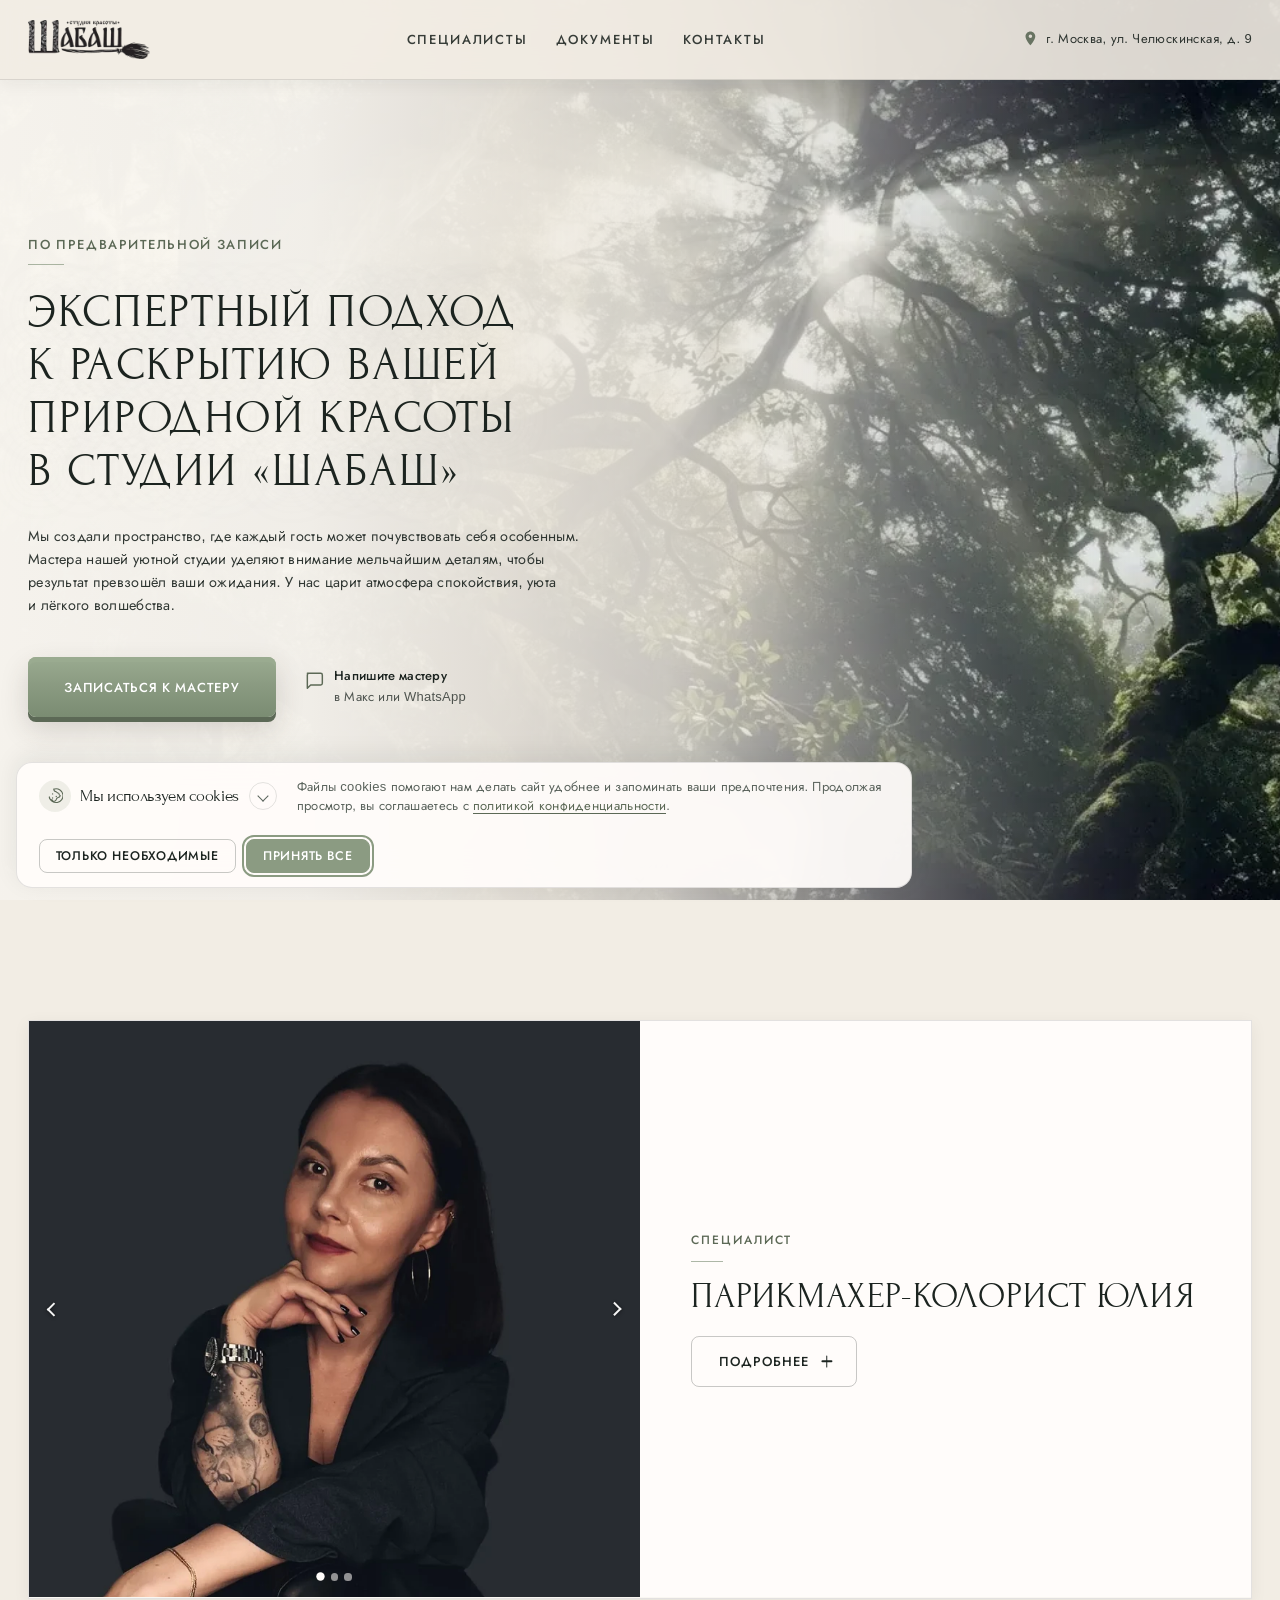
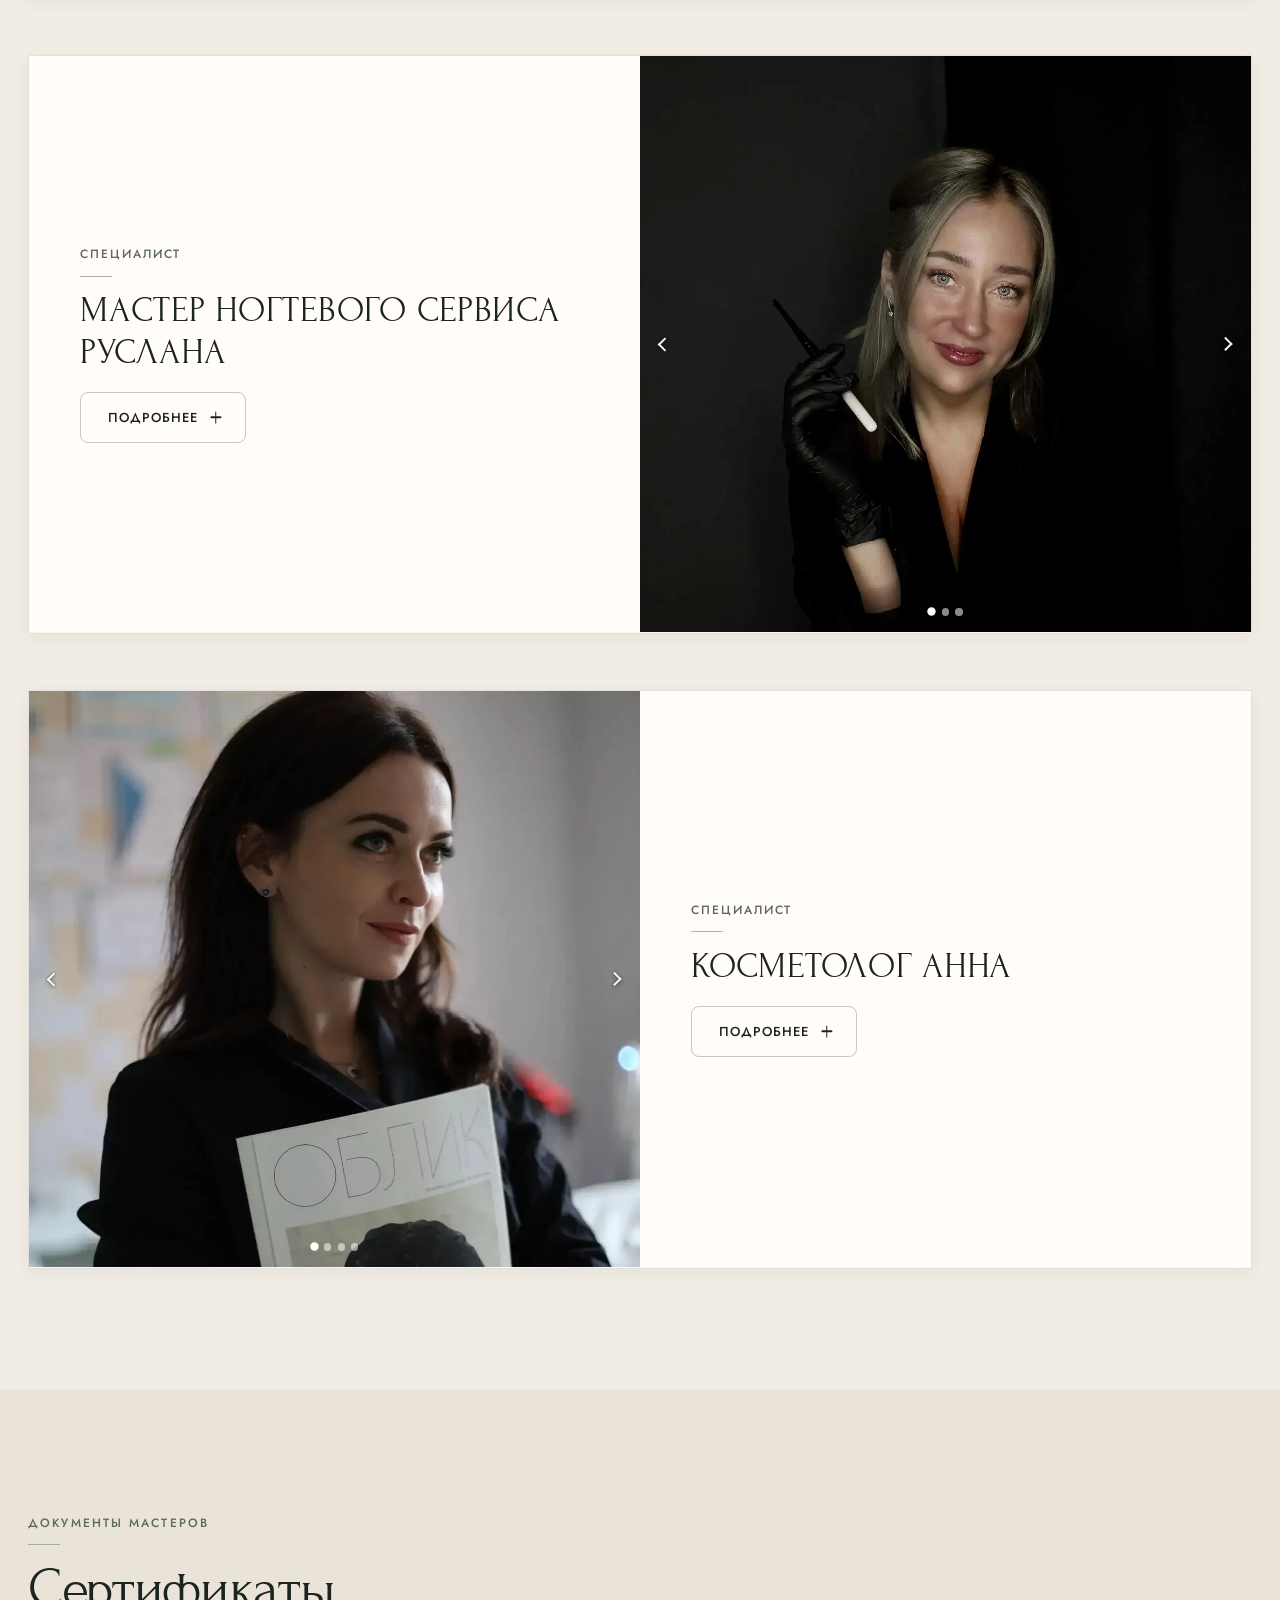
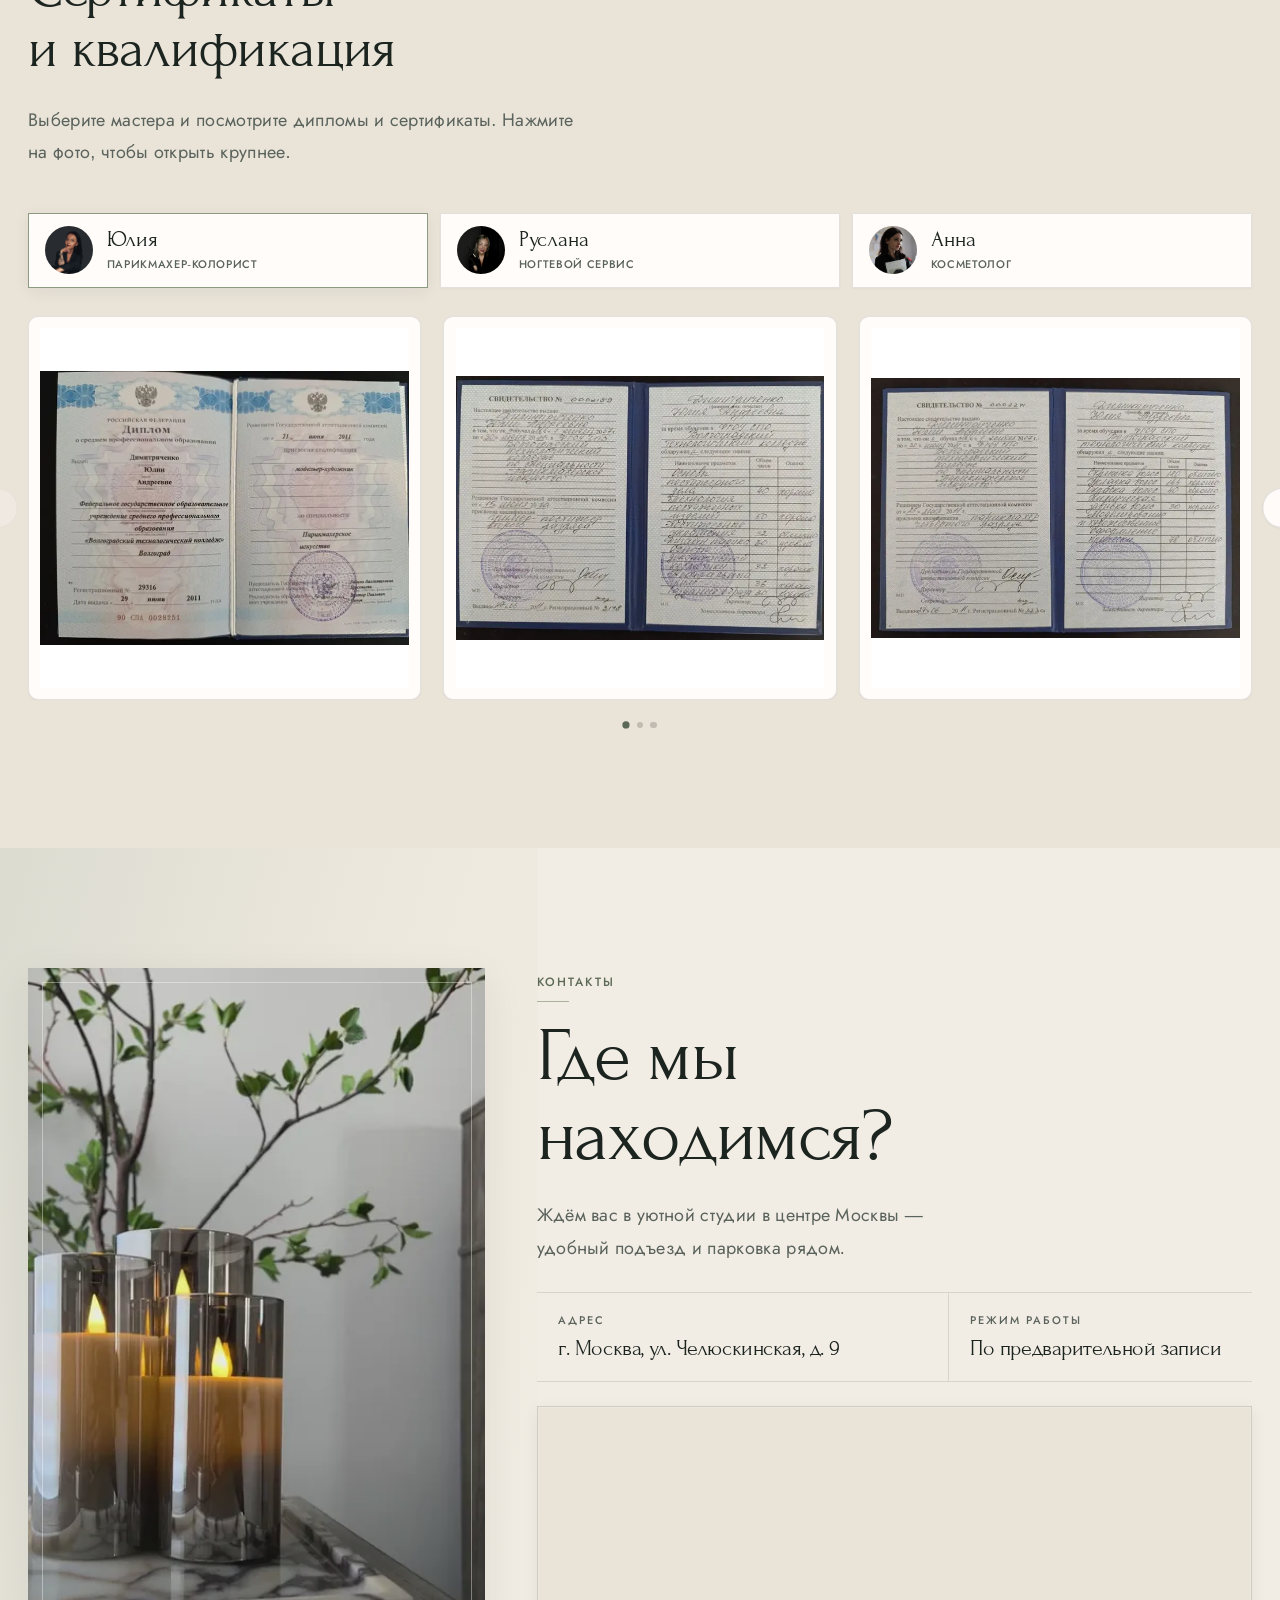
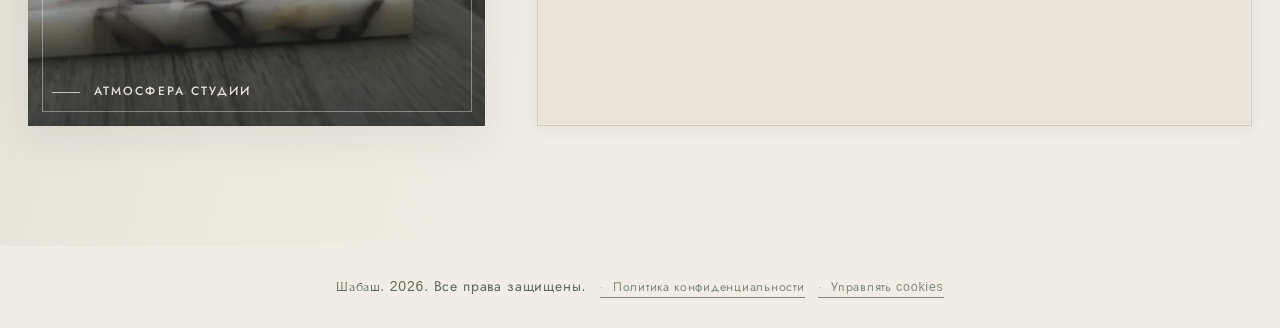
==== commit 2561f1d7: "fix: remove privacy policy link from cookie banner" ====
--- a/index.html
+++ b/index.html
@@ -27,7 +27,7 @@
 
 
   <!-- Critical CSS inlined (no render-blocking stylesheet request) -->
-  <style id="critical-css">@font-face{font-family:"Forum";font-style:normal;font-weight:400;font-display:optional;src:url("fonts/Forum-cyrillic-ext.woff2") format("woff2");unicode-range:U+0460-052F,U+1C80-1C8A,U+20B4,U+2DE0-2DFF,U+A640-A69F,U+FE2E-FE2F;}@font-face{font-family:"Forum";font-style:normal;font-weight:400;font-display:swap;src:url("fonts/Forum-cyrillic.woff2") format("woff2");unicode-range:U+0301,U+0400-045F,U+0490-0491,U+04B0-04B1,U+2116;}@font-face{font-family:"Forum";font-style:normal;font-weight:400;font-display:swap;src:url("fonts/Forum-latin.woff2") format("woff2");unicode-range:U+0000-00FF,U+0131,U+0152-0153,U+02BB-02BC,U+02C6,U+02DA,U+02DC,U+0304,U+0308,U+0329,U+2000-206F,U+20AC,U+2122,U+2191,U+2193,U+2212,U+2215,U+FEFF,U+FFFD;}@font-face{font-family:"Jost";font-style:normal;font-weight:300 600;font-display:swap;src:url("fonts/Jost-cyrillic.woff2") format("woff2");unicode-range:U+0301,U+0400-045F,U+0490-0491,U+04B0-04B1,U+2116;}:root{--color-sage:#8B9B82;--color-sage-dark:#5C6956;--color-sage-hover:var(--color-sage-dark);--color-plaster:#A3AEA0;--color-ink:#1C2420;--color-paper:#F2EDE4;--color-paper-soft:#E9E3D8;--color-stone:#C8C2B8;--color-wood:#3D342C;--color-cream-soft:#FAF7F1;--color-primary:var(--color-sage);--color-primary-hover:var(--color-sage-dark);--color-secondary:var(--color-paper-soft);--color-bg:var(--color-paper);--color-bg-warm:var(--color-paper-soft);--color-bg-soft:var(--color-cream-soft);--color-bg-alt:var(--color-paper-soft);--color-bg-dark:var(--color-ink);--color-card:var(--color-paper-soft);--color-surface:#FFFCFA;--color-text:var(--color-ink);--color-text-muted:#5A635C;--color-text-inverse:var(--color-paper);--color-text-heading:var(--color-ink);--color-border:rgba(28,36,32,0.12);--color-border-strong:rgba(28,36,32,0.24);--color-border-soft:rgba(200,194,184,0.9);--color-focus:var(--color-sage);--color-overlay:rgba(28,36,32,0.48);--font-family-display:"Forum",Georgia,"Times New Roman",serif;--font-family-base:"Jost","Segoe UI",sans-serif;--font-family-ui:"Jost","Segoe UI",sans-serif;--font-size-xs:0.75rem;--font-size-s:0.875rem;--font-size-m:1rem;--font-size-l:1.125rem;--font-size-xl:1.375rem;--font-size-2xl:1.75rem;--font-size-3xl:2.25rem;--font-size-4xl:3rem;--font-size-5xl:clamp(2.75rem,5vw,4rem);--font-size-base:var(--font-size-m);--line-height-tight:1.15;--line-height-snug:1.3;--line-height-base:1.65;--line-height-relaxed:1.8;--letter-spacing-tight:-0.02em;--letter-spacing-normal:0;--letter-spacing-wide:0.06em;--letter-spacing-wider:0.14em;--letter-spacing-label:0.18em;--space-2xs:0.125rem;--space-xs:0.25rem;--space-s:0.5rem;--space-m:1rem;--space-l:1.5rem;--space-xl:2rem;--space-2xl:3rem;--space-3xl:4.5rem;--space-4xl:6rem;--space-5xl:8rem;--section-space:clamp(4.5rem,10vw,7.5rem);--container-width:1360px;--container-wide:1480px;--container-narrow:760px;--header-height:5rem;--gutter:clamp(1.1rem,3vw,1.75rem);--radius-xs:2px;--radius-s:4px;--radius-m:8px;--radius-l:16px;--radius-xl:24px;--radius-pill:999px;--shadow-xs:0 1px 2px rgba(28,36,32,0.04);--shadow-s:0 4px 16px rgba(28,36,32,0.06);--shadow-m:0 12px 40px rgba(28,36,32,0.08);--shadow-l:0 24px 64px rgba(28,36,32,0.12);--shadow-glow:0 8px 32px rgba(139,155,130,0.24);--ease-out:cubic-bezier(0.22,1,0.36,1);--ease-in-out:cubic-bezier(0.65,0,0.35,1);--duration-fast:160ms;--duration-base:280ms;--duration-slow:480ms;--transition:var(--duration-base) var(--ease-out);--transition-slow:var(--duration-slow) var(--ease-out);--z-base:1;--z-header:100;--z-overlay:300;}@media (max-width:1200px){:root{--container-width:1100px;--gutter:1.5rem;}}@media (max-width:1024px){:root{--header-height:4.75rem;--container-width:100%;--gutter:1.35rem;}}@media (max-width:640px){:root{--header-height:4.5rem;--gutter:1rem;}}*,*::before,*::after{box-sizing:border-box;}html{-webkit-text-size-adjust:100%;}body{margin:0;}img,picture,video,canvas,svg{display:block;max-width:100%;height:auto;}input,button,textarea,select{font:inherit;}ul,ol{margin:0;padding:0;list-style:none;}a{text-decoration:none;color:inherit;}button{margin:0;padding:0;border:none;background:none;color:inherit;}h1,h2,h3,h4,h5,h6,p{margin:0;}figure{margin:0;}address{font-style:normal;}html{scroll-behavior:smooth;scroll-padding-top:calc(var(--header-height) + 0.75rem);}body{font-family:var(--font-family-base);font-size:var(--font-size-base);line-height:var(--line-height-base);font-weight:400;letter-spacing:0.02em;color:var(--color-text);background-color:var(--color-bg);-webkit-font-smoothing:antialiased;-moz-osx-font-smoothing:grayscale;text-rendering:optimizeLegibility;}::selection{background-color:rgba(139,155,130,0.28);color:var(--color-ink);}h1,h2,h3,h4,h5,h6,.heading{font-family:var(--font-family-display);font-weight:400;color:var(--color-text-heading);line-height:var(--line-height-tight);letter-spacing:var(--letter-spacing-tight);text-wrap:balance;}h1,.heading--1{font-size:var(--font-size-5xl);line-height:var(--line-height-tight);}h2,.heading--2{font-size:var(--font-size-4xl);}h3,.heading--3{font-size:var(--font-size-3xl);line-height:var(--line-height-snug);}h4,.heading--4{font-size:var(--font-size-2xl);line-height:var(--line-height-snug);}h5,.heading--5{font-size:var(--font-size-xl);line-height:var(--line-height-snug);}:focus-visible{outline:2px solid var(--color-focus);outline-offset:3px;}button{cursor:pointer;}.container{width:100%;max-width:var(--container-width);margin-inline:auto;padding-inline:var(--gutter);}.section{padding-block:var(--section-space);}.visually-hidden{position:absolute;width:1px;height:1px;padding:0;margin:-1px;overflow:hidden;clip:rect(0,0,0,0);white-space:nowrap;border:0;}.skip-link{position:absolute;top:0;left:0;z-index:10000;padding:0.75rem 1.25rem;background:var(--color-ink);color:var(--color-cream-soft);font-family:var(--font-family-ui);font-size:0.875rem;font-weight:500;letter-spacing:0.04em;text-decoration:none;transform:translateY(-120%);transition:transform 0.2s ease;}.skip-link:focus{transform:translateY(0);outline:2px solid var(--color-sage);outline-offset:2px;}@media (max-width:1024px){.section{padding-block:clamp(3.5rem,7vw,5.5rem);}}.header{position:fixed;top:0;left:0;right:0;z-index:var(--z-header);height:var(--header-height);display:flex;align-items:center;justify-content:center;background-color:rgba(242,237,228,0.96);border-bottom:1px solid var(--color-border);box-shadow:var(--shadow-s);transform:translateZ(0);}@media (min-width:1025px){.header{background-color:rgba(242,237,228,0.9);backdrop-filter:blur(14px);-webkit-backdrop-filter:blur(14px);}}.header__inner{position:relative;z-index:1;display:grid;grid-template-columns:auto minmax(0,1fr) auto;align-items:center;column-gap:1.5rem;width:100%;max-width:var(--container-width);margin-inline:auto;padding-inline:var(--gutter);min-height:var(--header-height);}.header__logo{display:inline-flex;align-items:center;justify-self:start;line-height:0;transition:opacity 0.25s ease;}.header__logo:hover{opacity:0.8;}.header__logo-img{display:block;width:auto;max-width:min(150px,46vw);height:auto;max-height:2.5rem;object-fit:contain;}.header__nav{justify-self:center;min-width:0;}.header__nav-list{display:flex;flex-wrap:wrap;align-items:center;justify-content:center;gap:0.15rem 1.75rem;}.header__nav-link{position:relative;display:inline-block;padding:0.35rem 0;font-family:var(--font-family-ui);font-size:0.8125rem;font-weight:500;letter-spacing:0.14em;text-transform:uppercase;text-decoration:none;color:var(--color-ink);opacity:0.88;transition:color 0.3s ease,opacity 0.3s ease;}.header__nav-link::after{content:"";position:absolute;left:0;right:0;bottom:0.1rem;height:1px;background:currentColor;transform:scaleX(0);transform-origin:left center;transition:transform 0.35s var(--ease-out,cubic-bezier(0.22,1,0.36,1));opacity:0.55;}.header__nav-link:hover{color:var(--color-sage-dark);opacity:1;}.header__nav-link:hover::after{transform:scaleX(1);}.header__nav-link:focus-visible{outline:2px solid var(--color-sage);outline-offset:4px;}.header__actions{display:flex;align-items:center;justify-content:flex-end;justify-self:end;gap:0.85rem;min-width:0;}.header__address{display:inline-flex;align-items:center;gap:0.45rem;max-width:none;font-family:var(--font-family-ui);font-size:0.8125rem;font-weight:400;letter-spacing:0.03em;line-height:1.25;color:var(--color-ink);text-decoration:none;white-space:nowrap;opacity:0.9;transition:color 0.35s ease,opacity 0.35s ease;}.header__address span{white-space:nowrap;}.header__address:hover{color:var(--color-sage-dark);opacity:1;}.header__icon{flex-shrink:0;display:block;width:1.05rem;height:1.05rem;margin-top:-0.12rem;color:var(--color-sage-dark);}@media (max-width:1024px){.header__inner{grid-template-columns:auto 1fr auto;column-gap:0.75rem;}.header__nav{display:none;}.header__logo{justify-self:start;}.header__actions{gap:0.45rem;}.header__address span{font-size:0.78rem;}.header__icon{width:1rem;height:1rem;}.header__logo-img{max-height:2.4rem;}.burger{width:2.75rem;height:2.75rem;}}@media (min-width:1025px) and (max-width:1200px){.header__inner{column-gap:1rem;}.header__actions{gap:0.65rem;}.header__address{max-width:none;}.header__address span{font-size:0.78rem;}.header__nav-list{gap:0.1rem 1.15rem;}.header__nav-link{font-size:0.75rem;letter-spacing:0.11em;}}@media (max-width:768px){.header__address{display:none;}.header__inner{grid-template-columns:auto 1fr;column-gap:0.5rem;}.header__actions{gap:0.15rem;justify-self:end;}}@media (max-width:640px){.header{height:4.5rem;}.header__inner{min-height:4.5rem;height:100%;padding-inline:1rem;column-gap:0.5rem;}.header__logo-img{max-width:min(160px,48vw);max-height:2.85rem;}.header__actions{gap:0.1rem;}.burger{width:2.4rem;height:2.4rem;}}@media (max-width:400px){.header__logo-img{max-width:min(120px,36vw);max-height:2.4rem;}}.burger{display:none;position:relative;z-index:1;flex-shrink:0;align-items:center;justify-content:center;width:2.75rem;height:2.75rem;margin:0;padding:0;border:0;border-radius:var(--radius-m);background:transparent;color:var(--color-ink);cursor:pointer;-webkit-tap-highlight-color:transparent;}.burger__line{position:absolute;left:50%;width:1.35rem;height:1.5px;margin-left:-0.675rem;border-radius:1px;background:currentColor;transition:transform 0.4s cubic-bezier(0.22,1,0.36,1),opacity 0.25s ease,top 0.4s cubic-bezier(0.22,1,0.36,1);}.burger__line:nth-child(1){top:calc(50% - 6px);}.burger__line:nth-child(2){top:50%;}.burger__line:nth-child(3){top:calc(50% + 6px);}.burger[aria-expanded="true"] .burger__line:nth-child(1){top:50%;transform:rotate(45deg);}.burger[aria-expanded="true"] .burger__line:nth-child(2){opacity:0;transform:scaleX(0);}.burger[aria-expanded="true"] .burger__line:nth-child(3){top:50%;transform:rotate(-45deg);}.burger:focus-visible{outline:2px solid var(--color-sage);outline-offset:3px;}.burger:focus:not(:focus-visible){outline:none;}.menu-overlay{position:fixed;inset:0;z-index:var(--z-overlay);background:rgba(28,36,32,0.42);opacity:0;visibility:hidden;pointer-events:none;transition:opacity 0.35s ease,visibility 0.35s ease;}.menu-overlay.is-open{opacity:1;visibility:visible;pointer-events:auto;}.menu{position:fixed;top:0;right:0;z-index:calc(var(--z-overlay) + 10);display:flex;flex-direction:column;width:min(20.5rem,88vw);height:100%;height:100dvh;padding:1.35rem 1.35rem 1.75rem 1.5rem;background:var(--color-paper);box-shadow:-12px 0 40px rgba(28,36,32,0.12);transform:translateX(100%);visibility:hidden;transition:transform 0.4s cubic-bezier(0.22,1,0.36,1),visibility 0.4s;will-change:transform;}.menu.is-open{transform:translateX(0);visibility:visible;}.menu__title{margin:0 0 2rem;padding:0.35rem 3.25rem 1rem 0;border-bottom:1px solid rgba(28,36,32,0.1);font-family:var(--font-family-display);font-size:1.35rem;font-weight:400;letter-spacing:0.06em;text-transform:uppercase;color:var(--color-ink);}.menu__nav{margin-top:0.25rem;}.menu__nav-list{display:flex;flex-direction:column;gap:0.15rem;}.menu__nav-link{display:block;padding:0.75rem 0;font-family:var(--font-family-display);font-size:1.5rem;letter-spacing:0.04em;line-height:1.2;color:var(--color-ink);text-decoration:none;border-bottom:1px solid rgba(28,36,32,0.08);transition:color 0.3s ease,padding-left 0.3s ease;}.menu__nav-link:hover{color:var(--color-sage-dark);padding-left:0.35rem;}.menu__nav-link:focus-visible{outline:2px solid var(--color-sage);outline-offset:3px;}.menu__contacts{display:flex;flex-direction:column;gap:0.75rem;margin-top:auto;padding-top:1.25rem;border-top:1px solid rgba(28,36,32,0.1);font-style:normal;}.menu__hours{margin:0;font-family:var(--font-family-ui);font-size:0.75rem;font-weight:500;letter-spacing:0.1em;text-transform:uppercase;color:var(--color-sage-dark);}.menu__contact{font-family:var(--font-family-ui);font-size:1rem;line-height:1.45;color:var(--color-ink);text-decoration:none;opacity:0.9;transition:color 0.3s ease,opacity 0.3s ease;}.menu__contact:hover{color:var(--color-sage-dark);opacity:1;}body.is-menu-open{overflow:hidden;}body.is-menu-open .header{z-index:calc(var(--z-overlay) + 20);background-color:transparent !important;border-bottom-color:transparent !important;box-shadow:none !important;backdrop-filter:none !important;-webkit-backdrop-filter:none !important;pointer-events:none;}body.is-menu-open .header__inner{pointer-events:none;}body.is-menu-open .burger{pointer-events:auto;}body.is-menu-open .header__address,body.is-menu-open .header__logo,body.is-menu-open .header__nav{opacity:0 !important;visibility:hidden !important;pointer-events:none !important;}@media (max-width:1024px){.burger{display:inline-flex;}.menu{width:min(22rem,72vw);padding:1.75rem 1.75rem 2rem;}.menu__title{font-size:1.5rem;}.menu__nav-link{font-size:1.65rem;}.menu__contact{font-size:1.05rem;}}@media (max-width:640px){.menu{width:min(20.5rem,88vw);padding:1.35rem 1.35rem 1.75rem 1.5rem;}.menu__title{font-size:1.35rem;}.menu__nav-link{font-size:1.4rem;}.menu__contact{font-size:1rem;}}@media (prefers-reduced-motion:reduce){.burger__line,.menu,.menu-overlay{transition:none;}}.hero{position:relative;isolation:isolate;display:flex;align-items:center;min-height:100vh;min-height:100svh;color:var(--color-ink);background-color:var(--color-paper);overflow:hidden;}.hero__bg{position:absolute;inset:0;z-index:0;}.hero__photo{width:100%;height:100%;object-fit:cover;object-position:center center;transform:scale(1.02);backface-visibility:hidden;}.hero__overlay{position:absolute;inset:0;z-index:1;background:linear-gradient( 90deg,rgba(250,247,241,0.98) 0%,rgba(250,247,241,0.96) 24%,rgba(242,237,228,0.92) 40%,rgba(242,237,228,0.82) 52%,rgba(242,237,228,0.55) 64%,rgba(242,237,228,0.28) 76%,rgba(242,237,228,0.1) 86%,transparent 94% );}.hero__sparkles{position:absolute;inset:0;z-index:1;overflow:hidden;pointer-events:none;}.hero__sparkle{position:absolute;width:5px;height:5px;border-radius:50%;background:rgba(255,252,250,1);box-shadow:0 0 6px 2px rgba(255,252,250,0.85),0 0 16px 4px rgba(255,240,210,0.55),0 0 28px 8px rgba(232,220,190,0.28);opacity:0;transform:scale(0.55);animation:hero-sparkle-twinkle 4.2s ease-in-out infinite;}.hero__sparkle--star{width:7px;height:7px;background:rgba(255,252,250,1);box-shadow:0 0 8px 2px rgba(255,252,250,0.95),0 0 20px 6px rgba(255,240,210,0.65),0 0 36px 10px rgba(232,220,190,0.35);}.hero__sparkle--star::before,.hero__sparkle--star::after{content:"";position:absolute;top:50%;left:50%;background:rgba(255,252,250,0.95);border-radius:1px;transform:translate(-50%,-50%);pointer-events:none;}.hero__sparkle--star::before{width:2px;height:22px;box-shadow:0 0 8px 1px rgba(255,252,250,0.7);}.hero__sparkle--star::after{width:22px;height:2px;box-shadow:0 0 8px 1px rgba(255,252,250,0.7);}.hero__sparkle:nth-child(1){top:14%;left:58%;width:4px;height:4px;animation-duration:3.8s;animation-delay:0s;}.hero__sparkle:nth-child(2){top:22%;left:72%;width:6px;height:6px;animation-duration:4.6s;animation-delay:0.5s;}.hero__sparkle:nth-child(3){top:31%;left:84%;width:4px;height:4px;animation-duration:3.4s;animation-delay:1.1s;}.hero__sparkle:nth-child(4){top:18%;left:91%;animation-duration:5s;animation-delay:0.2s;}.hero__sparkle:nth-child(5){top:42%;left:63%;width:5px;height:5px;animation-duration:4.2s;animation-delay:1.6s;}.hero__sparkle:nth-child(6){top:48%;left:78%;width:6px;height:6px;animation-duration:4.8s;animation-delay:0.9s;}.hero__sparkle:nth-child(7){top:55%;left:88%;animation-duration:3.9s;animation-delay:2.2s;}.hero__sparkle:nth-child(8){top:64%;left:68%;width:4px;height:4px;animation-duration:5.2s;animation-delay:0.4s;}.hero__sparkle:nth-child(9){top:70%;left:81%;width:5px;height:5px;animation-duration:3.6s;animation-delay:1.4s;}.hero__sparkle:nth-child(10){top:78%;left:74%;width:4px;height:4px;animation-duration:4.5s;animation-delay:2.6s;}.hero__sparkle:nth-child(11){top:36%;left:70%;animation-duration:5.4s;animation-delay:1.2s;}.hero__sparkle:nth-child(12){top:58%;left:94%;width:5px;height:5px;animation-duration:4s;animation-delay:1.9s;}@keyframes hero-sparkle-twinkle{0%,100%{opacity:0.12;transform:scale(0.55) translateY(0);}15%{opacity:0.55;transform:scale(0.85) translateY(-1px);}38%{opacity:1;transform:scale(1.15) translateY(-3px);}55%{opacity:0.75;transform:scale(0.95) translateY(-2px);}78%{opacity:0.25;transform:scale(0.65) translateY(0);}}@media (prefers-reduced-motion:reduce){.hero__sparkle{animation:none;opacity:0.55;transform:scale(0.95);}.hero__sparkle:nth-child(n + 7){display:none;}}.hero__inner{position:relative;z-index:2;width:100%;padding-top:calc(var(--header-height) + 2rem);padding-bottom:4rem;}.hero__content{max-width:min(72rem,90vw);width:100%;}.hero__badge{display:inline-block;margin:0 0 1.25rem;padding:0;border:0;background:none;box-shadow:none;font-family:var(--font-family-ui);font-size:0.8125rem;font-weight:500;letter-spacing:0.12em;text-transform:uppercase;line-height:1.3;color:var(--color-sage-dark);white-space:nowrap;}.hero__badge::after{content:"";display:block;width:2.25rem;height:1px;margin-top:0.65rem;background:var(--color-sage);opacity:0.7;}.hero__title{margin:0 0 1.75rem;max-width:10.5em;width:auto;font-family:var(--font-family-display);font-weight:400;font-size:clamp(2rem,3.7vw,3.5rem);line-height:1.12;letter-spacing:0.04em;text-transform:uppercase;text-wrap:wrap;color:var(--color-ink);text-shadow:0 1px 0 rgba(242,237,228,0.45),0 0 40px rgba(242,237,228,0.35);}.hero__text{margin:0 0 2.5rem;max-width:min(36rem,100%);width:100%;font-family:var(--font-family-ui);font-weight:400;font-size:clamp(0.9rem,1.1vw,1.05rem);line-height:1.6;letter-spacing:0.02em;color:var(--color-ink);opacity:0.9;}.hero__buttons{display:flex;flex-wrap:wrap;align-items:center;gap:1.5rem 1.75rem;}.hero__btn{position:relative;display:inline-flex;align-items:center;justify-content:center;min-height:3.75rem;padding:1.05rem 2.25rem;border:0;border-radius:var(--radius-m);background:linear-gradient( 180deg,#9aab90 0%,var(--color-sage) 45%,#7a8c72 100% );color:#ffffff;font-family:var(--font-family-ui);font-size:0.8125rem;font-weight:500;letter-spacing:0.06em;text-transform:uppercase;text-decoration:none;line-height:1.2;overflow:hidden;box-shadow:inset 0 5px 0 #9aab90,0 5px 0 #5c6956,0 12px 28px rgba(61,52,44,0.18);transition:filter 0.25s ease;}.hero__btn:link,.hero__btn:visited,.hero__btn:hover,.hero__btn:active{color:#ffffff;}.hero__btn::after{content:"";position:absolute;top:0;left:-60%;width:45%;height:100%;background:linear-gradient( 100deg,transparent 0%,rgba(255,255,255,0.08) 35%,rgba(255,255,255,0.45) 50%,rgba(255,255,255,0.08) 65%,transparent 100% );transform:skewX(-20deg);animation:hero-btn-shine 5s ease-in-out infinite;pointer-events:none;z-index:2;}@keyframes hero-btn-shine{0%{left:-60%;opacity:0;}8%{opacity:1;}35%{left:120%;opacity:1;}36%,100%{left:120%;opacity:0;}}.hero__btn span{position:relative;z-index:1;color:#ffffff;}.hero__btn:hover{filter:brightness(0.88);color:#ffffff;}.hero__btn:hover::after{animation-duration:4s;}.hero__btn:active{filter:brightness(0.8);color:#ffffff;}.hero__btn:focus-visible{outline:2px solid var(--color-sage-dark);outline-offset:3px;}@media (prefers-reduced-motion:reduce){.hero__btn::after{animation:none;display:none;}}.hero__note{display:flex;align-items:flex-start;gap:0.65rem;max-width:12rem;color:var(--color-ink);}.hero__note-icon{flex-shrink:0;width:1.25rem;height:1.25rem;margin-top:0.15rem;color:var(--color-sage-dark);}.hero__note p{margin:0;font-family:var(--font-family-ui);font-size:0.8125rem;line-height:1.45;letter-spacing:0.02em;}.hero__note strong{display:block;font-weight:500;}.hero__note span{display:block;margin-top:0.15rem;opacity:0.75;}.hero__scroll{position:absolute;left:50%;bottom:1.1rem;z-index:3;display:flex;flex-direction:column;align-items:center;gap:0.35rem;width:4.5rem;transform:translateX(-50%);color:var(--color-sage);text-decoration:none;opacity:1;transition:color 0.25s ease;}.hero__scroll:hover{color:var(--color-sage-dark);}.hero__scroll-mouse{position:relative;width:1.3rem;height:2.05rem;border:2px solid currentColor;border-radius:var(--radius-pill);}.hero__scroll-wheel{position:absolute;top:0.35rem;left:50%;width:0.22rem;height:0.38rem;border-radius:999px;background:currentColor;transform:translateX(-50%);animation:hero-scroll-wheel 1.8s ease-in-out infinite;}.hero__scroll-label{display:block;width:100%;font-family:var(--font-family-ui);font-size:0.75rem;font-weight:600;letter-spacing:0.14em;text-align:center;text-transform:uppercase;line-height:1;color:var(--color-sage);}.hero__scroll-chevron{display:block;width:0.45rem;height:0.45rem;margin:0 auto;border-right:2px solid currentColor;border-bottom:2px solid currentColor;transform:rotate(45deg);transform-origin:50% 50%;animation:hero-scroll-chevron 1.8s ease-in-out infinite;}@keyframes hero-scroll-wheel{0%{opacity:1;transform:translateX(-50%) translateY(0);}60%{opacity:0;transform:translateX(-50%) translateY(0.5rem);}100%{opacity:0;transform:translateX(-50%) translateY(0.5rem);}}@keyframes hero-scroll-chevron{0%,100%{opacity:0.4;transform:rotate(45deg) translate(0,0);}50%{opacity:1;transform:rotate(45deg) translate(0.1rem,0.1rem);}}@media (prefers-reduced-motion:reduce){.hero__scroll-wheel,.hero__scroll-chevron{animation:none;}}@media (max-width:1200px){.hero__content{max-width:min(62rem,85vw);}.hero__title{font-size:clamp(1.9rem,3.7vw,3.5rem);}.hero__text{font-size:clamp(0.9rem,1.15vw,1.05rem);max-width:min(34rem,100%);}}@media (max-width:1024px){.hero{align-items:center;min-height:100vh;min-height:100svh;}.hero__photo{object-position:70% center;transform:scale(1.02);}.hero__sparkle:nth-child(1){left:64%;}.hero__sparkle:nth-child(2){left:76%;}.hero__sparkle:nth-child(3){left:86%;}.hero__sparkle:nth-child(5){left:68%;}.hero__sparkle:nth-child(8){left:72%;}.hero__sparkle:nth-child(11){left:74%;}.hero__overlay{background:linear-gradient( 90deg,rgba(250,247,241,0.98) 0%,rgba(250,247,241,0.96) 28%,rgba(242,237,228,0.92) 42%,rgba(242,237,228,0.78) 55%,rgba(242,237,228,0.5) 65%,rgba(242,237,228,0.22) 75%,rgba(242,237,228,0.08) 85%,transparent 92% );}.hero__inner{display:flex;flex-direction:column;justify-content:center;min-height:100vh;min-height:100svh;padding-top:calc(var(--header-height) + 1.5rem);padding-bottom:5rem;}.hero__content{max-width:min(68rem,88%);width:100%;}.hero__badge{margin-bottom:1.5rem;font-size:1.05rem;letter-spacing:0.12em;}.hero__title{font-size:clamp(2.95rem,5.5vw,4.3rem);line-height:1.08;letter-spacing:0.03em;margin-bottom:1.65rem;max-width:10.5em;}.hero__text{margin-bottom:2.5rem;max-width:none;max-width:min(34rem,92%);font-size:clamp(0.95rem,1.5vw,1.1rem);line-height:1.6;}.hero__buttons{gap:1.6rem 2.1rem;}.hero__btn{min-height:4.5rem;padding:1.25rem 2.5rem;font-size:1.05rem;}.hero__note{max-width:18rem;}.hero__note-icon{width:1.2rem;height:1.2rem;}.hero__note p{font-size:1.1rem;}.hero__scroll{bottom:1.35rem;}.hero__scroll-label{font-size:0.8rem;}}@media (min-width:901px) and (max-width:1024px){.hero__content{max-width:min(72rem,90%);width:100%;}.hero__badge{font-size:1.1rem;}.hero__title{font-size:4.1rem;margin-bottom:1.75rem;max-width:10.5em;}.hero__text{font-size:1.05rem;max-width:min(34rem,90%);}.hero__btn{min-height:4.75rem;font-size:1.1rem;padding:1.3rem 2.75rem;}.hero__note p{font-size:1.15rem;}}@media (min-width:768px) and (max-width:900px){.hero__content{max-width:min(64rem,90%);width:100%;}.hero__badge{font-size:1rem;}.hero__title{font-size:clamp(2.75rem,5.8vw,3.7rem);}.hero__text{font-size:1rem;max-width:min(32rem,92%);}.hero__btn{min-height:4.35rem;font-size:1rem;padding:1.2rem 2.35rem;}.hero__note p{font-size:1.05rem;}.hero__overlay{background:linear-gradient( 90deg,rgba(250,247,241,0.98) 0%,rgba(250,247,241,0.96) 30%,rgba(242,237,228,0.93) 45%,rgba(242,237,228,0.8) 58%,rgba(242,237,228,0.48) 70%,rgba(242,237,228,0.18) 82%,transparent 92% );}}@media (max-width:767px){.hero__photo{filter:brightness(0.72);}.hero__overlay{background:linear-gradient( 160deg,rgba(250,247,241,0.94) 0%,rgba(242,237,228,0.88) 32%,rgba(242,237,228,0.8) 55%,rgba(242,237,228,0.84) 100% );}.hero__inner{justify-content:flex-end;padding-bottom:5.5rem;}.hero__content{max-width:100%;}.hero__title{font-size:clamp(1.8rem,4.5vw,2.5rem);max-width:none;width:100%;}}@media (max-width:640px){.hero{min-height:100vh;min-height:100svh;height:100svh;max-height:100svh;}.hero__badge{color:var(--color-ink);}.hero__badge::after{background:var(--color-ink);opacity:0.55;}.hero__photo{object-position:78% 40%;transform:none;filter:brightness(0.58);}.hero__sparkles{opacity:0.55;}.hero__sparkle:nth-child(n + 7){display:none;}.hero__sparkle:nth-child(1){top:12%;left:62%;}.hero__sparkle:nth-child(2){top:20%;left:78%;}.hero__sparkle:nth-child(3){top:28%;left:88%;}.hero__sparkle:nth-child(4){top:16%;left:92%;}.hero__sparkle:nth-child(5){top:34%;left:70%;}.hero__sparkle:nth-child(6){top:24%;left:54%;}.hero__overlay{background:linear-gradient( 180deg,rgba(250,247,241,0.68) 0%,rgba(250,247,241,0.4) 12%,rgba(242,237,228,0.48) 30%,rgba(250,247,241,0.86) 48%,rgba(250,247,241,0.94) 62%,rgba(250,247,241,0.97) 80%,rgba(250,247,241,0.98) 100% );}.hero__inner{min-height:0;height:100%;justify-content:flex-end;padding-top:calc(var(--header-height) + 0.5rem);padding-bottom:5.5rem;}.hero__content{width:100%;padding-top:1rem;}.hero__title{font-size:clamp(1.7rem,7.5vw,2.15rem);line-height:1.14;letter-spacing:0.02em;margin-bottom:1rem;max-width:none;width:100%;color:var(--color-ink);text-shadow:0 1px 12px rgba(250,247,241,0.85);}.hero__text{margin-bottom:1.5rem;max-width:100%;font-size:0.95rem;line-height:1.55;letter-spacing:0.02em;color:var(--color-ink);opacity:0.92;}.hero__text br{display:none;}.hero__buttons{flex-direction:column;align-items:stretch;gap:0.85rem;}.hero__btn{width:100%;min-height:3.35rem;padding:0.95rem 1.25rem;border-radius:var(--radius-m);font-size:0.75rem;letter-spacing:0.04em;box-shadow:inset 0 4px 0 #9aab90,0 4px 0 #5c6956,0 10px 22px rgba(61,52,44,0.16);}.hero__btn span{text-align:center;white-space:normal;}.hero__note{display:flex;flex-direction:row;align-items:center;justify-content:flex-start;gap:0.45rem;width:100%;max-width:none;margin:0.15rem 0 0;padding:0;text-align:left;}.hero__note-icon{flex-shrink:0;width:1rem;height:1rem;margin:0;padding:0;border-radius:0;background:none;color:var(--color-sage-dark);}.hero__note p{display:block;margin:0;font-size:0.78rem;line-height:1.3;letter-spacing:0.02em;color:var(--color-ink);}.hero__note strong{display:inline;font-weight:500;}.hero__note span{display:inline;margin:0;opacity:0.72;}.hero__note span::before{content:" · ";opacity:0.55;}.hero__scroll{bottom:0.9rem;}}@media (max-width:380px){.hero__title{font-size:1.55rem;letter-spacing:0.015em;max-width:none;width:100%;}.hero__btn{font-size:0.68rem;min-height:2.9rem;padding-inline:0.9rem;}}@media (max-width:430px) and (max-height:740px){.hero__inner{padding-top:calc(var(--header-height) + 0.25rem);padding-bottom:5.25rem;}.hero__content{padding-top:0.35rem;margin-bottom:0.5rem;}.hero__badge{margin-bottom:0.65rem;font-size:0.7rem;letter-spacing:0.1em;}.hero__badge::after{width:1.75rem;margin-top:0.4rem;}.hero__title{font-size:clamp(1.35rem,6vw,1.6rem);line-height:1.12;margin-bottom:0.65rem;letter-spacing:0.015em;max-width:none;width:100%;}.hero__text{margin-bottom:0.9rem;font-size:0.82rem;line-height:1.4;}.hero__buttons{gap:0.55rem;}.hero__btn{min-height:2.75rem;padding:0.75rem 1rem;font-size:0.68rem;letter-spacing:0.03em;box-shadow:inset 0 3px 0 #9aab90,0 3px 0 #5c6956,0 8px 16px rgba(61,52,44,0.14);}.hero__note{gap:0.35rem;margin-top:0;justify-content:flex-start;text-align:left;}.hero__note-icon{width:0.85rem;height:0.85rem;}.hero__note p{font-size:0.68rem;}.hero__scroll{bottom:0.45rem;gap:0.2rem;width:3.5rem;}.hero__scroll-mouse{width:1rem;height:1.55rem;border-width:1.5px;}.hero__scroll-wheel{top:0.25rem;width:0.16rem;height:0.28rem;}.hero__scroll-label{font-size:0.6rem;letter-spacing:0.1em;}.hero__scroll-chevron{width:0.35rem;height:0.35rem;}}@media (max-width:380px) and (max-height:600px){.hero__inner{padding-bottom:4.5rem;}.hero__title{font-size:1.28rem;margin-bottom:0.5rem;max-width:none;width:100%;}.hero__text{margin-bottom:0.7rem;font-size:0.78rem;line-height:1.35;display:-webkit-box;-webkit-line-clamp:3;-webkit-box-orient:vertical;overflow:hidden;}.hero__btn{min-height:2.55rem;padding:0.65rem 0.85rem;font-size:0.64rem;}.hero__scroll{bottom:0.3rem;}.hero__scroll-label{font-size:0.55rem;}}.specialist{--specialist-layout-height:36rem;--specialist-panel-pad-x:clamp(1.35rem,2.8vw,2.25rem);--specialist-panel-pad-y:clamp(1.5rem,3vw,2.25rem);--specialist-col-left:minmax(0,1fr);--specialist-col-right:minmax(0,1fr);background-color:var(--color-paper);color:var(--color-ink);}.specialist__list{display:flex;flex-direction:column;align-items:stretch;gap:clamp(2rem,4.5vw,3.5rem);width:100%;}.specialist__card{display:flex;flex-direction:column;gap:0;width:100%;max-width:100%;margin:0;border:1px solid transparent;border-radius:0;background:transparent;box-shadow:none;overflow:hidden;transition:background-color 2.2s ease 0.35s,border-color 2.2s ease 0.35s,box-shadow 2.2s ease 0.4s;}.specialist__card.is-inview{background:var(--color-surface);border-color:var(--color-border);box-shadow:var(--shadow-s);}.specialist__layout{display:grid;grid-template-columns:var(--specialist-col-left) var(--specialist-col-right);gap:0;align-items:stretch;width:100%;height:var(--specialist-layout-height);min-height:var(--specialist-layout-height);max-height:var(--specialist-layout-height);}.specialist__card--reverse .specialist__layout > .specialist__media{order:2;}.specialist__card--reverse .specialist__intro{order:1;}.specialist__layout > .specialist__media,.specialist__intro{opacity:0;transition:opacity 1.6s ease,transform 1.85s cubic-bezier(0.16,1,0.3,1);}.specialist__layout > .specialist__media{transform:translate3d(-5.5rem,0,0);}.specialist__intro{transform:translate3d(5.5rem,0,0);}.specialist__card--reverse .specialist__layout > .specialist__media{transform:translate3d(5.5rem,0,0);}.specialist__card--reverse .specialist__intro{transform:translate3d(-5.5rem,0,0);}.specialist__card.is-inview .specialist__layout > .specialist__media,.specialist__card.is-inview .specialist__intro{opacity:1;transform:translate3d(0,0,0);}.specialist__card.is-inview .specialist__intro{transition-delay:0.22s;}.specialist__card--reverse.is-inview .specialist__layout > .specialist__media{transition-delay:0.22s;}.specialist__card--reverse.is-inview .specialist__intro{transition-delay:0s;}.specialist__media{position:relative;min-height:0;max-height:none;height:100%;background:var(--color-paper-soft);overflow:hidden;border-radius:0;}.specialist__layout > .specialist__media{height:100%;min-height:0;max-height:none;}.specialist__photo{display:block;width:100%;height:100%;min-height:0;max-height:none;object-fit:cover;object-position:center 48%;border-radius:0;}.specialist__layout > .specialist__media .specialist__photo{position:absolute;inset:0;width:100%;height:100%;object-fit:cover;object-position:center 48%;}.specialist__layout > .specialist__media .specialist__swiper{position:absolute;inset:0;width:100%;height:100%;margin:0;overflow:hidden;}.specialist__layout > .specialist__media .swiper-wrapper{height:100%;}.specialist__layout > .specialist__media .swiper-slide{position:relative;height:100%;overflow:hidden;}.specialist__intro{container-type:inline-size;container-name:specialist-intro;display:flex;flex-direction:column;justify-content:center;height:100%;min-height:0;min-width:0;padding:clamp(2rem,4vw,3.5rem) clamp(1.75rem,4vw,3.25rem);}.specialist__label{margin:0 0 0.85rem;font-family:var(--font-family-ui);font-size:0.75rem;font-weight:500;letter-spacing:0.16em;text-transform:uppercase;color:var(--color-sage-dark);}.specialist__label::after{content:"";display:block;width:2rem;height:1px;margin-top:0.65rem;background:var(--color-sage);opacity:0.7;}.specialist__title{margin:0 0 1.15rem;font-family:var(--font-family-display);font-weight:400;font-size:clamp(1.65rem,100cqi / 14,3.15rem);line-height:1.15;letter-spacing:0.02em;text-transform:uppercase;text-wrap:wrap;color:var(--color-ink);}.specialist__lead{margin:0 0 2rem;max-width:28rem;font-family:var(--font-family-ui);font-size:clamp(1rem,1.2vw,1.125rem);line-height:1.65;letter-spacing:0.02em;color:var(--color-text-muted);}.specialist__role{margin:-0.5rem 0 1.15rem;font-family:var(--font-family-ui);font-size:0.875rem;font-weight:500;letter-spacing:0.12em;text-transform:uppercase;color:var(--color-sage-dark);}.specialist__toggle{align-self:flex-start;display:inline-flex;align-items:center;gap:0.75rem;min-height:3.15rem;padding:0.85rem 1.5rem 0.85rem 1.65rem;border:1px solid var(--color-border-strong);border-radius:var(--radius-m);background:transparent;color:var(--color-ink);font-family:var(--font-family-ui);font-size:0.8125rem;font-weight:500;letter-spacing:0.08em;text-transform:uppercase;cursor:pointer;transition:background-color 0.25s ease,border-color 0.25s ease,color 0.25s ease,filter 0.25s ease;}.specialist__toggle:hover{background:rgba(139,155,130,0.1);border-color:var(--color-sage);}.specialist__toggle:focus-visible{outline:2px solid var(--color-sage-dark);outline-offset:3px;}.specialist__toggle[aria-expanded="true"]{background:var(--color-sage);border-color:var(--color-sage);color:#fff;}.specialist__toggle[aria-expanded="true"]:hover{filter:brightness(0.92);background:var(--color-sage);border-color:var(--color-sage);color:#fff;}.specialist__toggle-icon{position:relative;width:0.7rem;height:0.7rem;flex-shrink:0;}.specialist__toggle-icon::before,.specialist__toggle-icon::after{content:"";position:absolute;top:50%;left:50%;background:currentColor;border-radius:1px;transition:transform 0.3s var(--ease-out),opacity 0.2s ease;}.specialist__toggle-icon::before{width:100%;height:1.5px;transform:translate(-50%,-50%);}.specialist__toggle-icon::after{width:1.5px;height:100%;transform:translate(-50%,-50%);}.specialist__toggle[aria-expanded="true"] .specialist__toggle-icon::after{opacity:0;transform:translate(-50%,-50%) scaleY(0);}.specialist__panel{display:grid;grid-template-rows:0fr;border-top:1px solid transparent;background:var(--color-cream-soft);transition:grid-template-rows 0.55s var(--ease-out),border-top-color 0.35s ease;}.specialist__panel.is-open{grid-template-rows:1fr;border-top-color:var(--color-border);}.specialist__panel-clip{min-height:0;overflow:hidden;}.specialist__panel-inner{display:grid;grid-template-columns:minmax(0,1fr);grid-template-areas:"about" "prices" "cta";gap:0;align-items:start;width:100%;padding:0;background:var(--color-cream-soft);opacity:0;transform:translateY(-0.75rem);transition:opacity 0.4s ease 0.08s,transform 0.5s var(--ease-out) 0.05s;}.specialist__panel.is-open .specialist__panel-inner{opacity:1;transform:translateY(0);}.specialist__about{grid-area:about;display:grid;grid-template-columns:var(--specialist-col-left) var(--specialist-col-right);gap:0;align-items:stretch;width:100%;min-width:0;max-width:none;margin:0;padding:0;background:transparent;}.specialist__about-copy{grid-column:1;grid-row:1;min-width:0;max-width:40rem;padding:var(--specialist-panel-pad-y) var(--specialist-panel-pad-x);}.specialist__about-copy > .specialist__subtitle{margin:0 0 1rem;}.specialist__about-copy > p + p{margin-top:0.75rem;}.specialist__media.specialist__media--side{grid-column:2;grid-row:1;position:relative;align-self:stretch;width:100%;height:100%;min-height:100%;max-height:none;margin:0;padding:0;border:0;border-left:1px solid var(--color-border);border-radius:0;background:var(--color-paper-soft);box-shadow:none;overflow:hidden;}.specialist__media--side::before,.specialist__media--side::after{display:none;}.specialist__panel-inner--balanced .specialist__media.specialist__media--side{align-self:stretch;height:100%;min-height:100%;max-height:none;}.specialist__media--side .specialist__photo{position:absolute;inset:0;z-index:0;display:block;width:100%;height:100%;min-height:0;max-height:none;object-fit:cover;object-position:center 48%;}.specialist__swiper{width:100%;height:100%;margin:0;--swiper-pagination-bullet-horizontal-gap:0.2rem;--swiper-pagination-bullet-size:0.45rem;--swiper-pagination-color:var(--color-surface);--swiper-pagination-bullet-inactive-color:rgba(255,252,250,0.55);--swiper-pagination-bullet-inactive-opacity:1;}.specialist__swiper .swiper-wrapper,.specialist__swiper .swiper-slide{height:100%;}.specialist__swiper .swiper-slide{position:relative;overflow:hidden;background:var(--color-paper-soft);}.specialist__swiper-pagination.swiper-pagination-bullets{position:absolute;left:0;right:0;bottom:0.85rem;z-index:2;width:100%;}.specialist__swiper-pagination .swiper-pagination-bullet{width:var(--swiper-pagination-bullet-size);height:var(--swiper-pagination-bullet-size);background:var(--swiper-pagination-bullet-inactive-color);opacity:var(--swiper-pagination-bullet-inactive-opacity);transition:background-color 0.25s ease,transform 0.25s ease;}.specialist__swiper-pagination .swiper-pagination-bullet-active{background:var(--swiper-pagination-color);transform:scale(1.2);}.specialist__swiper-nav{position:absolute;top:50%;z-index:2;display:flex;align-items:center;justify-content:center;width:2.25rem;height:2.25rem;margin:0;padding:0;border:0;border-radius:0;background:transparent;color:#fff;cursor:pointer;transform:translateY(-50%);transition:opacity 0.25s ease;opacity:0.95;filter:drop-shadow(0 0 1px rgba(0,0,0,0.45)) drop-shadow(0 1px 2px rgba(0,0,0,0.35));}.specialist__swiper-nav:hover{opacity:1;}.specialist__swiper-nav:focus-visible{outline:1px solid #fff;outline-offset:2px;opacity:1;}.specialist__swiper-nav--prev{left:0.35rem;}.specialist__swiper-nav--next{right:0.35rem;}.specialist__swiper-nav-icon{display:block;width:0.65rem;height:0.65rem;border-top:2px solid currentColor;border-right:2px solid currentColor;}.specialist__swiper-nav--prev .specialist__swiper-nav-icon{transform:translateX(0.1rem) rotate(-135deg);}.specialist__swiper-nav--next .specialist__swiper-nav-icon{transform:translateX(-0.1rem) rotate(45deg);}.specialist__swiper-nav.swiper-button-disabled{opacity:0.25;cursor:default;pointer-events:none;}.specialist__prices{grid-area:prices;min-width:0;margin:0;padding:clamp(1.35rem,2.8vw,1.85rem) var(--specialist-panel-pad-x) 0;border-top:1px solid var(--color-border);background:transparent;}.specialist__cta{grid-area:cta;display:flex;width:100%;min-width:0;margin:0;margin-top:0;padding:clamp(1.1rem,2.2vw,1.5rem) var(--specialist-panel-pad-x) var(--specialist-panel-pad-y);border-top:1px solid var(--color-border);background:transparent;}.specialist__card--reverse .specialist__media.specialist__media--side{grid-column:1;border-left:0;border-right:1px solid var(--color-border);}.specialist__card--reverse .specialist__about-copy{grid-column:2;}.specialist__subtitle{margin:0 0 1rem;font-family:var(--font-family-ui);font-size:0.75rem;font-weight:500;letter-spacing:0.14em;text-transform:uppercase;color:var(--color-sage-dark);}.specialist__subtitle::after{content:"";display:block;width:2rem;height:1px;margin-top:0.65rem;background:var(--color-sage);opacity:0.7;}.specialist__about p{margin:0;font-family:var(--font-family-ui);font-size:1.05rem;line-height:1.7;letter-spacing:0.02em;color:var(--color-ink);opacity:0.9;}.specialist__services{margin:0.85rem 0 0;}.specialist__services li{position:relative;padding-left:1.35rem;margin-bottom:0.45rem;font-family:var(--font-family-ui);font-size:1rem;line-height:1.6;letter-spacing:0.02em;color:var(--color-ink);opacity:0.88;}.specialist__services li:last-child{margin-bottom:0;}.specialist__services li::before{content:"";position:absolute;top:0.65em;left:0;width:0.55rem;height:1px;background:var(--color-sage);}.specialist__price-tabs{display:flex;flex-wrap:wrap;gap:0.45rem;margin:0 0 1rem;padding:0;overflow:visible;}.specialist__price-tab{flex:0 0 auto;display:inline-flex;align-items:center;justify-content:center;min-height:2.25rem;padding:0.45rem 0.9rem;border:1px solid var(--color-border);border-radius:var(--radius-pill);background:transparent;color:var(--color-text-muted);font-family:var(--font-family-ui);font-size:0.75rem;font-weight:500;letter-spacing:0.06em;text-transform:uppercase;white-space:nowrap;cursor:pointer;transition:background-color var(--duration-base) var(--ease-out),border-color var(--duration-base) var(--ease-out),color var(--duration-base) var(--ease-out);}@media (max-width:640px){.specialist__price-tabs{display:grid;grid-template-columns:repeat(2,minmax(0,1fr));gap:0.4rem;}.specialist__price-tab{width:100%;min-height:2.5rem;padding:0.5rem 0.55rem;border-radius:0.75rem;white-space:normal;text-align:center;line-height:1.25;letter-spacing:0.04em;hyphens:none;}}.specialist__price-tab:hover{border-color:rgba(139,155,130,0.55);color:var(--color-ink);}.specialist__price-tab.is-active{border-color:var(--color-sage);background:rgba(139,155,130,0.16);color:var(--color-ink);}.specialist__price-tab:focus-visible{outline:2px solid var(--color-sage-dark);outline-offset:2px;}.specialist__price-panels{display:block;overflow:hidden;transition:height 0.4s var(--ease-out);}.specialist__prices[data-price-tabs] .specialist__price-list{display:none;grid-template-columns:repeat(2,minmax(0,1fr));align-content:start;align-items:stretch;gap:0.5rem;}.specialist__prices[data-price-tabs] .specialist__price-list.is-active{display:grid;animation:specialist-price-in 0.35s var(--ease-out);}@keyframes specialist-price-in{from{opacity:0;transform:translateY(0.4rem);}to{opacity:1;transform:none;}}@media (prefers-reduced-motion:reduce){.specialist__price-panels{transition:none;}.specialist__prices[data-price-tabs] .specialist__price-list.is-active{animation:none;}}.specialist__prices:not([data-price-tabs]) .specialist__price-list{display:grid;grid-template-columns:repeat(2,minmax(0,1fr));align-content:start;align-items:stretch;gap:0.5rem;}.specialist__price-card{display:grid;grid-template-columns:minmax(0,1fr) auto;align-items:start;column-gap:1.25rem;row-gap:0.15rem;min-height:3.35rem;height:100%;box-sizing:border-box;padding:0.85rem 1.1rem;border:1px solid var(--color-border);border-radius:var(--radius-m);background:var(--color-surface);transition:border-color 0.25s ease;}.specialist__price-card:hover{border-color:rgba(139,155,130,0.4);}.specialist__price-name{display:flex;flex-direction:column;align-items:flex-start;gap:0.2rem;min-width:0;font-family:var(--font-family-ui);font-size:1rem;font-weight:400;line-height:1.4;letter-spacing:0.02em;color:var(--color-ink);overflow-wrap:break-word;}.specialist__price-meta{display:block;font-size:0.8125rem;line-height:1.35;letter-spacing:0.01em;color:var(--color-text-muted);}.specialist__price-value{grid-column:2;grid-row:1;align-self:start;font-family:var(--font-family-display);font-size:1.25rem;font-weight:400;letter-spacing:0.02em;line-height:1.4;text-align:right;color:var(--color-sage-dark);white-space:nowrap;}.specialist__price-note{margin:1rem 0;font-family:var(--font-family-ui);font-size:0.8125rem;line-height:1.5;letter-spacing:0.02em;color:var(--color-text-muted);}.specialist__price-note a{color:var(--color-sage-dark);text-decoration:underline;text-underline-offset:0.15em;}.specialist__price-note a:hover{color:var(--color-ink);}.specialist__cta--split{display:grid;grid-template-columns:1fr 1fr;gap:0.65rem;}.specialist__book{display:inline-flex;align-items:center;justify-content:center;gap:0.5rem;width:100%;min-height:3.25rem;padding:0.85rem 1rem;border:1.5px solid var(--color-sage);border-radius:var(--radius-m);background:transparent;color:var(--color-ink);font-family:var(--font-family-ui);font-size:0.8125rem;font-weight:500;letter-spacing:0.08em;text-transform:uppercase;text-decoration:none;line-height:1.2;box-shadow:none;transition:background-color var(--duration-base) var(--ease-out),border-color var(--duration-base) var(--ease-out),color var(--duration-base) var(--ease-out);}.specialist__book-icon{display:inline-flex;align-items:center;justify-content:center;width:1.375rem;height:1.375rem;flex:0 0 1.375rem;line-height:0;color:#25d366;}.specialist__book-icon svg,.specialist__book-icon img{display:block;width:1.375rem;height:1.375rem;object-fit:contain;}.specialist__book-icon--wa{color:#25d366;}.specialist__book-icon--book{color:var(--color-sage-dark);}.specialist__book-text{display:inline-block;line-height:1.2;white-space:nowrap;}.specialist__book:link,.specialist__book:visited{color:var(--color-ink);}.specialist__book:hover{background-color:rgba(139,155,130,0.12);border-color:var(--color-sage-dark);color:var(--color-ink);}.specialist__book:active{background-color:rgba(139,155,130,0.2);}.specialist__book:focus-visible{outline:2px solid var(--color-sage-dark);outline-offset:3px;}@media (max-width:1024px){.specialist{--specialist-layout-height:34rem;}}@media (max-width:900px){.specialist{--specialist-layout-height:auto;--specialist-photo-height:28rem;--specialist-panel-pad-x:1.35rem;--specialist-panel-pad-y:1.5rem;--specialist-side-height:14rem;}.specialist__layout{grid-template-columns:1fr;height:auto;min-height:0;max-height:none;}.specialist__card--reverse .specialist__layout > .specialist__media,.specialist__card--reverse .specialist__intro{order:initial;}.specialist__layout > .specialist__media{height:var(--specialist-photo-height);min-height:var(--specialist-photo-height);max-height:var(--specialist-photo-height);transform:translate3d(0,-3rem,0);}.specialist__intro{height:auto;transform:translate3d(0,3rem,0);}.specialist__card.is-inview .specialist__layout > .specialist__media,.specialist__card.is-inview .specialist__intro{transform:translate3d(0,0,0);}.specialist__panel-inner,.specialist__card--reverse .specialist__panel-inner{grid-template-columns:minmax(0,1fr);grid-template-areas:"about" "prices" "cta";padding:0;}.specialist__about,.specialist__card--reverse .specialist__about{max-width:none;padding:0;grid-template-columns:1fr;}.specialist__media.specialist__media--side,.specialist__card--reverse .specialist__media.specialist__media--side,.specialist__panel-inner--balanced .specialist__media.specialist__media--side{grid-column:1;grid-row:1;width:100%;min-height:var(--specialist-side-height);height:var(--specialist-side-height);max-height:var(--specialist-side-height);border-left:0;border-right:0;border-bottom:1px solid var(--color-border);}.specialist__swiper{height:100%;}.specialist__about-copy,.specialist__card--reverse .specialist__about-copy{grid-column:1;grid-row:2;max-width:none;padding:1.15rem var(--specialist-panel-pad-x);}.specialist__media--side .specialist__photo{object-fit:cover;object-position:center 48%;}.specialist__prices{margin-top:0;padding:1.15rem var(--specialist-panel-pad-x) 0;}.specialist__cta{padding:1.15rem var(--specialist-panel-pad-x) var(--specialist-panel-pad-y);}.specialist__intro{padding:1.75rem 1.5rem 2rem;}}@media (max-width:640px){.specialist{--specialist-photo-height:24rem;--specialist-side-height:12rem;--specialist-panel-pad-x:1.2rem;--specialist-panel-pad-y:1.35rem;}.specialist__card{border-radius:0;}.specialist__title{font-size:clamp(1.75rem,8vw,2.25rem);}.specialist__lead{margin-bottom:1.5rem;font-size:0.98rem;}.specialist__toggle{width:100%;justify-content:center;}.specialist__cta--split{grid-template-columns:1fr;gap:0.5rem;}.specialist__prices[data-price-tabs] .specialist__price-list,.specialist__prices:not([data-price-tabs]) .specialist__price-list{grid-template-columns:1fr;gap:0.45rem;}.specialist__price-card{column-gap:0.85rem;min-height:0;padding:0.75rem 0.9rem;}.specialist__price-name{font-size:0.875rem;line-height:1.4;}.specialist__price-value{font-size:1.05rem;line-height:1.4;}.specialist__book{font-size:0.75rem;padding:0.9rem 1rem;}.specialist__book-text{white-space:normal;text-align:left;}}@media (max-width:400px){.specialist__price-card{column-gap:0.65rem;padding:0.7rem 0.8rem;}.specialist__price-name{font-size:0.8125rem;}.specialist__price-value{font-size:0.95rem;}}@media (prefers-reduced-motion:reduce){.specialist__toggle,.specialist__toggle-icon::before,.specialist__toggle-icon::after,.specialist__price-card,.specialist__book,.specialist__panel,.specialist__panel-inner,.specialist__media,.specialist__intro,.specialist__card{transition:none;}.specialist__panel-inner,.specialist__layout > .specialist__media,.specialist__intro{opacity:1;transform:none;}.specialist__card{background:var(--color-surface);border-color:var(--color-border);box-shadow:var(--shadow-s);}}.docs{background-color:var(--color-bg-warm);color:var(--color-ink);overflow:visible;}.docs .container{overflow:visible;}.docs__intro{max-width:38rem;margin:0 0 clamp(1.75rem,4vw,2.75rem);}.docs__label{display:inline-block;margin:0 0 0.85rem;font-size:var(--font-size-xs);font-weight:500;letter-spacing:var(--letter-spacing-label);text-transform:uppercase;color:var(--color-sage-dark);}.docs__label::after{content:"";display:block;width:2rem;height:1px;margin-top:0.65rem;background:var(--color-sage);opacity:0.7;}.docs__title{margin:0 0 var(--space-l);font-family:var(--font-family-display);font-size:clamp(2.35rem,5.5vw,3.5rem);font-weight:400;line-height:1.08;letter-spacing:var(--letter-spacing-tight);color:var(--color-text-heading);text-wrap:balance;}.docs__lead{margin:0;max-width:34em;font-size:var(--font-size-l);line-height:var(--line-height-relaxed);color:var(--color-text-muted);}.docs__people{display:grid;grid-template-columns:repeat(3,minmax(0,1fr));gap:0.75rem;margin:0 0 1.75rem;}.docs__person{display:flex;align-items:center;gap:0.85rem;width:100%;margin:0;padding:0.8rem 1rem;border:1px solid var(--color-border);background:var(--color-surface);color:inherit;font:inherit;text-align:left;cursor:pointer;box-shadow:var(--shadow-xs);transition:border-color 0.35s var(--ease-out),background-color 0.35s var(--ease-out),box-shadow 0.35s var(--ease-out);}.docs__person:hover{border-color:rgba(139,155,130,0.45);}.docs__person.is-active{border-color:var(--color-sage);box-shadow:var(--shadow-s);}.docs__person:focus-visible{outline:2px solid var(--color-focus);outline-offset:2px;}.docs__person-photo{flex-shrink:0;width:3rem;height:3rem;object-fit:cover;object-position:center 48%;border-radius:50%;background:var(--color-paper-soft);}.docs__person-info{display:flex;flex-direction:column;gap:0.15rem;min-width:0;}.docs__person-name{font-family:var(--font-family-display);font-size:clamp(1.15rem,1.8vw,1.35rem);line-height:1.2;color:var(--color-text-heading);}.docs__person-role{font-size:0.6875rem;font-weight:500;letter-spacing:var(--letter-spacing-wide);text-transform:uppercase;color:var(--color-text-muted);}.docs__packs{margin:0;}.docs__pack{display:none;}.docs__pack.is-active{display:block;animation:docs-pack-in 0.4s var(--ease-out);}@keyframes docs-pack-in{from{opacity:0;transform:translate3d(0,0.3rem,0);}to{opacity:1;transform:none;}}.docs__slider{width:100%;}.docs__stage{position:relative;width:100%;}.docs__swiper{width:100%;min-width:0;overflow:hidden;}.docs__slider .swiper-wrapper{align-items:stretch;}.docs__slider .swiper-slide{height:auto;background:transparent;box-sizing:border-box;}.docs__cert{position:relative;display:flex;align-items:center;justify-content:center;width:100%;height:100%;aspect-ratio:4 / 5;max-height:min(46vh,24rem);padding:0.7rem;border:1px solid var(--color-border);border-radius:10px;color:inherit;text-decoration:none;cursor:zoom-in;outline:none;overflow:hidden;background:var(--color-surface);box-shadow:var(--shadow-xs);transition:border-color 0.3s var(--ease-out),box-shadow 0.3s var(--ease-out),transform 0.3s var(--ease-out);}.docs__cert:focus-visible{outline:2px solid var(--color-focus);outline-offset:3px;}.docs__cert-img{display:block;width:100%;height:100%;object-fit:contain;object-position:center;border-radius:2px;background:#fff;-webkit-user-drag:none;user-select:none;}@media (hover:hover){.docs__cert:hover{border-color:rgba(139,155,130,0.4);box-shadow:var(--shadow-s);transform:translateY(-2px);}}.docs__nav{position:absolute;top:50%;z-index:3;display:inline-flex;align-items:center;justify-content:center;width:2.5rem;height:2.5rem;margin:0;padding:0;border:1px solid var(--color-border);border-radius:50%;background:rgba(255,252,250,0.96);color:var(--color-ink);cursor:pointer;box-shadow:var(--shadow-xs);transform:translateY(-50%);transition:background-color 0.25s var(--ease-out),border-color 0.25s var(--ease-out),color 0.25s var(--ease-out),opacity 0.25s var(--ease-out);}.docs__nav--prev{left:0;transform:translate(-50%,-50%);}.docs__nav--next{right:0;transform:translate(50%,-50%);}@media (min-width:901px){.docs__nav--prev{left:0;transform:translate(calc(-100% - 0.65rem),-50%);}.docs__nav--next{right:0;transform:translate(calc(100% + 0.65rem),-50%);}}.docs__nav:hover:not(.swiper-button-disabled){background:var(--color-sage);border-color:var(--color-sage);color:#fff;}.docs__nav:focus-visible{outline:2px solid var(--color-focus);outline-offset:2px;}.docs__nav.swiper-button-disabled{opacity:0.28;cursor:default;pointer-events:none;}.docs__nav-icon{display:block;width:0.5rem;height:0.5rem;border-top:1.5px solid currentColor;border-right:1.5px solid currentColor;}.docs__nav--prev .docs__nav-icon{margin-left:0.12rem;transform:rotate(-135deg);}.docs__nav--next .docs__nav-icon{margin-right:0.12rem;transform:rotate(45deg);}.docs__slider .docs__pagination.swiper-pagination,.docs__slider .docs__pagination.swiper-pagination-bullets.swiper-pagination-horizontal{position:static;left:auto;right:auto;bottom:auto;top:auto;width:100%;display:flex;align-items:center;justify-content:center;gap:0.45rem;margin:1.35rem 0 0;padding:0;transform:none;z-index:1;}.docs__slider .docs__pagination .swiper-pagination-bullet{width:0.4rem;height:0.4rem;margin:0 !important;background:rgba(28,36,32,0.2);opacity:1;transition:background-color 0.25s var(--ease-out),transform 0.25s var(--ease-out);}.docs__slider .docs__pagination .swiper-pagination-bullet-active{background:var(--color-sage-dark);transform:scale(1.2);}.docs__slider.swiper-initialized:has(.swiper-button-lock) .docs__nav,.docs__slider.swiper-initialized:has(.swiper-pagination-lock) .docs__pagination{display:none;}.docs__intro,.docs__people,.docs__packs{opacity:0;transition:opacity 0.9s var(--ease-out),transform 1s var(--ease-out);}.docs__intro{transform:translate3d(0,0.85rem,0);}.docs__people{transform:translate3d(0,0.85rem,0);transition-delay:0.08s;}.docs__packs{transform:translate3d(0,1rem,0);transition-delay:0.14s;}.docs.is-inview .docs__intro,.docs.is-inview .docs__people,.docs.is-inview .docs__packs{opacity:1;transform:none;}@media (prefers-reduced-motion:reduce){.docs__intro,.docs__people,.docs__packs{opacity:1;transform:none;transition:none;}.docs__pack.is-active{animation:none;}.docs__cert-img,.docs__nav{transition:none;}}@media (max-width:900px){.docs__people{grid-template-columns:1fr;gap:0;border:1px solid var(--color-border);background:var(--color-surface);box-shadow:var(--shadow-xs);overflow:hidden;}.docs__person{border:0;border-bottom:1px solid var(--color-border);box-shadow:none;}.docs__person:last-child{border-bottom:0;}.docs__person.is-active{background:rgba(139,155,130,0.12);box-shadow:inset 3px 0 0 var(--color-sage);}.docs__cert{max-height:min(44vh,22rem);}.docs__nav--prev{transform:translate(-40%,-50%);}.docs__nav--next{transform:translate(40%,-50%);}}@media (max-width:640px){.docs__title{font-size:clamp(2.1rem,9vw,2.75rem);}.docs__lead{font-size:var(--font-size-m);}.docs__cert{max-height:min(50vh,22rem);padding:0.55rem;border-radius:var(--radius-m);}.docs__nav{width:2.25rem;height:2.25rem;}.docs__nav--prev{transform:translate(-30%,-50%);}.docs__nav--next{transform:translate(30%,-50%);}.docs__slider .docs__pagination.swiper-pagination{margin-top:1.15rem;}}.location{position:relative;background-color:var(--color-paper);color:var(--color-ink);overflow:clip;}.location::before{content:"";position:absolute;top:0;left:0;width:min(42vw,34rem);height:100%;background:linear-gradient( 105deg,rgba(163,174,160,0.28) 0%,rgba(232,227,216,0.4) 55%,transparent 100% );pointer-events:none;z-index:0;}.location__container{position:relative;z-index:1;}.location__layout{display:grid;grid-template-columns:minmax(16rem,0.78fr) minmax(0,1.22fr);gap:clamp(1.75rem,4vw,3.5rem);align-items:stretch;min-height:42rem;}.location__media{position:relative;margin:0;min-height:42rem;height:auto;overflow:hidden;background-color:var(--color-plaster);box-shadow:var(--shadow-m);}.location__media::before{content:"";position:absolute;inset:0.85rem;z-index:2;border:1px solid rgba(255,252,250,0.38);pointer-events:none;}.location__photo{position:absolute;inset:0;display:block;width:100%;height:100%;object-fit:cover;object-position:center 35%;transform:scale(1.04);transition:transform 1.1s var(--ease-out);}.location__media:hover .location__photo{transform:scale(1.08);}.location__media::after{content:"";position:absolute;inset:auto 0 0;height:38%;z-index:1;pointer-events:none;background:linear-gradient( 180deg,transparent 0%,rgba(28,36,32,0.15) 40%,rgba(28,36,32,0.55) 100% );}.location__caption{position:absolute;left:0;right:0;bottom:0;z-index:3;display:flex;align-items:center;gap:0.85rem;margin:0;padding:1.35rem 1.5rem 1.5rem;font-family:var(--font-family-ui);font-size:var(--font-size-xs);font-weight:500;letter-spacing:var(--letter-spacing-label);text-transform:uppercase;color:rgba(242,237,228,0.92);}.location__caption-line{display:block;width:1.75rem;height:1px;background:rgba(242,237,228,0.75);flex-shrink:0;}.location__content{display:flex;flex-direction:column;min-width:0;min-height:42rem;height:100%;}.location__intro{flex:0 0 auto;max-width:28rem;margin:0 0 clamp(1.25rem,2.5vw,1.75rem);}.location__label{display:inline-block;margin:0 0 0.85rem;font-size:var(--font-size-xs);font-weight:500;line-height:1.4;letter-spacing:var(--letter-spacing-label);text-transform:uppercase;color:var(--color-sage-dark);}.location__label::after{content:"";display:block;width:2rem;height:1px;margin-top:0.65rem;background:var(--color-sage);opacity:0.7;}.location__title{margin:0 0 var(--space-l);font-family:var(--font-family-display);font-size:clamp(2.85rem,7vw,4.75rem);font-weight:400;line-height:1.05;letter-spacing:var(--letter-spacing-tight);color:var(--color-text-heading);text-wrap:balance;}.location__lead{margin:0;max-width:28em;font-size:var(--font-size-l);line-height:var(--line-height-relaxed);color:var(--color-text-muted);}.location__meta{flex:0 0 auto;display:grid;grid-template-columns:minmax(0,1.35fr) minmax(0,1fr);gap:0;margin:0 0 clamp(1.15rem,2vw,1.5rem);border-top:1px solid var(--color-border);border-bottom:1px solid var(--color-border);}.location__meta > li{margin:0;min-width:0;}.location__meta > li + li{border-left:1px solid var(--color-border);}.location__item{display:flex;flex-direction:column;gap:0.35rem;height:100%;margin:0;padding:1.1rem 1.35rem 1.15rem;text-decoration:none;color:inherit;transition:background-color var(--transition);}a.location__item:hover{background-color:rgba(139,155,130,0.08);}.location__item-label{font-size:0.6875rem;font-weight:500;letter-spacing:var(--letter-spacing-label);text-transform:uppercase;color:var(--color-text-muted);}.location__item-value{font-family:var(--font-family-display);font-size:clamp(1.1rem,1.7vw,1.35rem);line-height:var(--line-height-snug);letter-spacing:var(--letter-spacing-tight);color:var(--color-text-heading);}a.location__item .location__item-value{transition:color var(--transition);}a.location__item:hover .location__item-value{color:var(--color-primary-hover);}.location__map-wrap{position:relative;flex:1 1 auto;min-height:20rem;width:100%;overflow:hidden;background-color:var(--color-paper-soft);border:1px solid var(--color-border);box-shadow:var(--shadow-s);}.location__map{position:absolute;top:0;left:0;width:100%;height:100%;border:0;filter:saturate(0.86) contrast(0.97) brightness(1.02);}.location__map-wrap::after{content:"";position:absolute;inset:0;z-index:1;pointer-events:none;box-shadow:inset 0 0 0 1px rgba(242,237,228,0.4);}.location__media,.location__intro,.location__meta,.location__map-wrap{opacity:0;transition:opacity 0.95s var(--ease-out),transform 1.05s var(--ease-out);}.location__media{transform:translate3d(-1.75rem,0,0);}.location__intro{transform:translate3d(0,1.1rem,0);transition-delay:0.08s;}.location__meta{transform:translate3d(0,0.9rem,0);transition-delay:0.18s;}.location__map-wrap{transform:translate3d(0,1.15rem,0);transition-delay:0.28s;}.location.is-inview .location__media,.location.is-inview .location__intro,.location.is-inview .location__meta,.location.is-inview .location__map-wrap{opacity:1;transform:translate3d(0,0,0);}@media (prefers-reduced-motion:reduce){.location__media,.location__intro,.location__meta,.location__map-wrap{opacity:1;transform:none;transition:none;}}@media (max-width:1024px){.location__layout{grid-template-columns:minmax(14rem,0.72fr) minmax(0,1.28fr);gap:clamp(1.25rem,3vw,2rem);min-height:38rem;}.location__media,.location__content{min-height:38rem;}.location__item{padding-inline:0.75rem;}}@media (max-width:800px){.location::before{width:100%;height:40%;background:linear-gradient( 180deg,rgba(163,174,160,0.22) 0%,transparent 100% );}.location__layout{grid-template-columns:1fr;gap:var(--space-xl);min-height:0;}.location__media{height:22rem;min-height:22rem;}.location__content{min-height:0;height:auto;}.location__title{font-size:clamp(2.5rem,10vw,3.75rem);}.location__meta{grid-template-columns:1fr;}.location__meta > li + li{border-left:0;border-top:1px solid var(--color-border);}.location__map-wrap{flex:none;height:18rem;min-height:18rem;}}@media (max-width:640px){.location__title{font-size:clamp(2.35rem,11vw,3rem);}.location__media{height:18rem;min-height:18rem;}.location__item{padding:0.95rem 0.15rem;}.location__item-value{font-size:var(--font-size-l);}.location__map-wrap{height:16rem;min-height:16rem;}}.footer{background:transparent;border-top:0;}.footer__inner{display:flex;align-items:center;justify-content:center;width:100%;max-width:var(--container-width);margin-inline:auto;padding:clamp(1.35rem,3vw,1.85rem) var(--gutter);text-align:center;}.footer__copy{margin:0;font-family:var(--font-family-ui);font-size:var(--font-size-s);font-weight:400;letter-spacing:0.06em;line-height:1.5;color:var(--color-sage-dark);}.footer__copy strong{font-family:var(--font-family-display);font-weight:400;letter-spacing:0.04em;color:var(--color-sage-dark);}.footer__copy .footer__link{display:inline-block;margin-left:0.55rem;padding-bottom:1px;font-family:var(--font-family-ui);font-size:0.78rem;font-weight:400;letter-spacing:0.06em;color:var(--color-sage-dark);text-decoration:none;border-bottom:1px solid currentColor;opacity:0.75;transition:opacity 0.3s var(--ease-out),color 0.3s var(--ease-out);}.footer__copy .footer__link::before{content:"·";display:inline-block;margin-right:0.55rem;opacity:0.6;}.footer__copy .footer__link:hover{opacity:1;color:var(--color-ink);}.footer__copy .footer__link:focus-visible{outline:2px solid var(--color-focus);outline-offset:3px;border-radius:2px;}:root{--cookie-z:250;}.cookie{position:fixed;z-index:var(--cookie-z);left:0;right:0;bottom:0;padding:0;pointer-events:none;-webkit-tap-highlight-color:transparent;}.cookie[hidden]{display:none;}.cookie__inner{position:relative;display:flex;flex-direction:column;gap:0.65rem;width:100%;max-width:56rem;margin:0 auto;padding:0.95rem 1.15rem 1.05rem;border-top:1px solid var(--color-border);border-top-left-radius:var(--radius-xl);border-top-right-radius:var(--radius-xl);background:rgba(255,252,250,0.94);color:var(--color-text);box-shadow:0 -6px 24px rgba(28,36,32,0.08);backdrop-filter:blur(16px) saturate(1.05);-webkit-backdrop-filter:blur(16px) saturate(1.05);pointer-events:auto;transform:translate3d(0,110%,0);opacity:0;transition:transform 0.5s var(--ease-out),opacity 0.35s var(--ease-out);will-change:transform;}@media (min-width:1025px){.cookie__inner{display:grid;grid-template-columns:auto 1fr;grid-template-areas:"head body" "details details" "actions actions";column-gap:1.25rem;row-gap:0.55rem;align-items:center;padding:0.85rem 1.35rem;margin:0 1rem 0.75rem;border:1px solid var(--color-border);border-radius:var(--radius-l);}.cookie__head{grid-area:head;}.cookie__body{grid-area:body;}.cookie__actions{grid-area:actions;padding-top:0.35rem;}.cookie__details{grid-area:details;}}.cookie.is-shown .cookie__inner{transform:translate3d(0,0,0);opacity:1;}.cookie__head{display:flex;align-items:center;gap:0.6rem;flex:0 0 auto;min-width:0;}.cookie__icon{flex-shrink:0;display:inline-flex;align-items:center;justify-content:center;width:2rem;height:2rem;border-radius:50%;background:rgba(139,155,130,0.14);color:var(--color-sage-dark);}.cookie__icon svg{display:block;width:1.1rem;height:1.1rem;}.cookie__title{margin:0;font-family:var(--font-family-display);font-size:1.05rem;font-weight:400;line-height:1.2;letter-spacing:var(--letter-spacing-tight);color:var(--color-text-heading);white-space:nowrap;overflow:hidden;text-overflow:ellipsis;}.cookie__toggle{display:inline-flex;align-items:center;justify-content:center;width:1.75rem;height:1.75rem;margin-left:auto;padding:0;border:1px solid var(--color-border);border-radius:50%;background:transparent;color:var(--color-text-muted);cursor:pointer;transition:background-color 0.25s var(--ease-out),color 0.25s var(--ease-out);}.cookie__toggle:hover{background:var(--color-paper-soft);color:var(--color-ink);}.cookie__toggle:focus-visible{outline:2px solid var(--color-focus);outline-offset:2px;}.cookie__toggle-icon{display:block;width:0.5rem;height:0.5rem;border-right:1.5px solid currentColor;border-bottom:1.5px solid currentColor;transform:rotate(45deg);transition:transform 0.3s var(--ease-out);}.cookie.is-expanded .cookie__toggle-icon{transform:rotate(-135deg);}@media (max-width:640px){.cookie__title{font-size:0.95rem;white-space:normal;}.cookie__icon{width:1.85rem;height:1.85rem;}.cookie__icon svg{width:1rem;height:1rem;}}.cookie__body{flex:1 1 auto;min-width:0;margin:0;}.cookie__text{margin:0;font-family:var(--font-family-ui);font-size:0.8125rem;line-height:1.5;color:var(--color-text-muted);}.cookie__text a{color:var(--color-sage-dark);text-decoration:none;border-bottom:1px solid currentColor;transition:color 0.25s var(--ease-out);}.cookie__text a:hover{color:var(--color-ink);}.cookie__text a:focus-visible{outline:2px solid var(--color-focus);outline-offset:2px;border-radius:1px;}.cookie__details{flex:1 1 100%;max-height:0;overflow:hidden;opacity:0;transition:max-height 0.4s var(--ease-out),opacity 0.3s var(--ease-out),margin-top 0.3s var(--ease-out);}.cookie.is-expanded .cookie__details{max-height:40rem;opacity:1;margin-top:0.2rem;}.cookie__list{list-style:none;margin:0;padding:0;display:grid;grid-template-columns:1fr;gap:0.35rem;}@media (min-width:720px){.cookie__list{grid-template-columns:repeat(2,minmax(0,1fr));gap:0.4rem 0.85rem;}}.cookie__item{display:flex;align-items:flex-start;gap:0.75rem;padding:0.65rem 0.85rem;border:1px solid var(--color-border);border-radius:var(--radius-m);background:var(--color-cream-soft);}.cookie__item-info{flex:1 1 auto;min-width:0;}.cookie__item-name{display:block;font-family:var(--font-family-ui);font-size:0.8rem;font-weight:500;letter-spacing:0.01em;color:var(--color-ink);}.cookie__item-desc{display:block;margin-top:0.15rem;font-family:var(--font-family-ui);font-size:0.72rem;line-height:1.4;color:var(--color-text-muted);}.cookie__switch{position:relative;flex-shrink:0;display:inline-block;width:2.2rem;height:1.25rem;margin-top:0.1rem;cursor:pointer;}.cookie__switch input{position:absolute;inset:0;width:100%;height:100%;margin:0;padding:0;border:0;opacity:0;cursor:pointer;}.cookie__switch-track{position:absolute;inset:0;border-radius:999px;background:rgba(28,36,32,0.16);transition:background-color 0.25s var(--ease-out);}.cookie__switch-thumb{position:absolute;top:0.12rem;left:0.12rem;width:1rem;height:1rem;border-radius:50%;background:#fff;box-shadow:0 1px 2px rgba(0,0,0,0.14);transition:transform 0.25s var(--ease-out);}.cookie__switch input:checked ~ .cookie__switch-track{background:var(--color-sage);}.cookie__switch input:checked ~ .cookie__switch-thumb{transform:translateX(0.95rem);}.cookie__switch input:disabled ~ .cookie__switch-track{background:var(--color-sage);opacity:0.55;cursor:not-allowed;}.cookie__switch input:disabled ~ .cookie__switch-thumb{transform:translateX(0.95rem);}.cookie__switch input:focus-visible ~ .cookie__switch-track{outline:2px solid var(--color-focus);outline-offset:2px;}.cookie__actions{display:flex;flex-wrap:wrap;align-items:center;gap:0.5rem 0.65rem;flex:0 0 auto;}.cookie__link{display:inline-flex;align-items:center;gap:0.25rem;margin-right:auto;padding:0.35rem 0;font-family:var(--font-family-ui);font-size:0.78rem;font-weight:500;letter-spacing:0.04em;text-decoration:none;color:var(--color-sage-dark);border-bottom:1px solid currentColor;transition:color 0.25s var(--ease-out);}.cookie__link:hover{color:var(--color-ink);}.cookie__link:focus-visible{outline:2px solid var(--color-focus);outline-offset:3px;border-radius:2px;}.cookie__btn{display:inline-flex;align-items:center;justify-content:center;min-height:2.15rem;padding:0.55rem 1rem;border:1.5px solid transparent;border-radius:var(--radius-m);background:transparent;color:var(--color-ink);font-family:var(--font-family-ui);font-size:0.78rem;font-weight:500;letter-spacing:0.06em;text-transform:uppercase;line-height:1;cursor:pointer;white-space:nowrap;transition:background-color var(--duration-base) var(--ease-out),border-color var(--duration-base) var(--ease-out),color var(--duration-base) var(--ease-out),transform var(--duration-fast) var(--ease-out);}.cookie__btn:focus-visible{outline:2px solid var(--color-focus);outline-offset:2px;}.cookie__btn:active{transform:scale(0.98);}.cookie__btn--ghost{border-color:var(--color-border-strong);color:var(--color-text);}.cookie__btn--ghost:hover{border-color:var(--color-sage-dark);background:rgba(139,155,130,0.08);color:var(--color-ink);}.cookie__btn--primary{background:var(--color-sage);border-color:var(--color-sage);color:#fff;}.cookie__btn--primary:hover{background:var(--color-sage-dark);border-color:var(--color-sage-dark);color:#fff;}@media (max-width:480px){.cookie__inner{padding:0.85rem 1rem 0.95rem;border-top-left-radius:var(--radius-l);border-top-right-radius:var(--radius-l);}.cookie__actions{width:100%;}.cookie__link{width:100%;margin-right:0;margin-bottom:0.1rem;text-align:center;justify-content:center;}.cookie__btn{flex:1 1 0;min-height:2.5rem;}}@media (prefers-reduced-motion:reduce){.cookie__inner,.cookie__details,.cookie__toggle-icon,.cookie__switch-track,.cookie__switch-thumb{transition:none;}.cookie__inner{transform:none;}}.legal{position:relative;background-color:var(--color-bg);color:var(--color-text);padding-block:clamp(3.5rem,8vw,6rem) clamp(3rem,6vw,5rem);}.legal__container{width:100%;max-width:52rem;margin-inline:auto;padding-inline:var(--gutter);}.legal__intro{margin:0 0 clamp(2.25rem,5vw,3.25rem);padding-bottom:clamp(1.5rem,3vw,2.25rem);border-bottom:1px solid var(--color-border);}.legal__label{display:inline-block;margin:0 0 0.85rem;font-family:var(--font-family-ui);font-size:var(--font-size-xs);font-weight:500;letter-spacing:var(--letter-spacing-label);text-transform:uppercase;color:var(--color-sage-dark);}.legal__label::after{content:"";display:block;width:2rem;height:1px;margin-top:0.65rem;background:var(--color-sage);opacity:0.7;}.legal__title{margin:0 0 0.85rem;font-family:var(--font-family-display);font-size:clamp(2.2rem,5.5vw,3.5rem);font-weight:400;line-height:1.08;letter-spacing:var(--letter-spacing-tight);color:var(--color-text-heading);text-wrap:balance;}.legal__lead{margin:0;max-width:38rem;font-family:var(--font-family-ui);font-size:var(--font-size-l);line-height:var(--line-height-relaxed);color:var(--color-text-muted);}.legal__meta{display:flex;flex-wrap:wrap;gap:0.4rem 1.25rem;margin:1.25rem 0 0;padding:0;list-style:none;font-family:var(--font-family-ui);font-size:0.8125rem;letter-spacing:0.04em;color:var(--color-text-muted);}.legal__meta-item{display:inline-flex;align-items:center;gap:0.45rem;}.legal__meta-item + .legal__meta-item::before{content:"";display:inline-block;width:4px;height:4px;border-radius:50%;background:var(--color-stone);}.legal__meta-item strong{font-weight:500;color:var(--color-ink);}.legal__back{display:inline-flex;align-items:center;gap:0.55rem;margin:0 0 1.5rem;padding:0.4rem 0;font-family:var(--font-family-ui);font-size:0.8125rem;font-weight:500;letter-spacing:0.06em;text-transform:uppercase;text-decoration:none;color:var(--color-sage-dark);transition:color 0.3s var(--ease-out);}.legal__back:hover{color:var(--color-ink);}.legal__back:focus-visible{outline:2px solid var(--color-focus);outline-offset:3px;border-radius:2px;}.legal__back-arrow{display:inline-block;width:0.65rem;height:0.65rem;border-left:1.5px solid currentColor;border-bottom:1.5px solid currentColor;transform:rotate(45deg) translateY(1px);transition:transform 0.3s var(--ease-out);}.legal__back:hover .legal__back-arrow{transform:rotate(45deg) translate(-2px,-2px);}.legal__body{display:flex;flex-direction:column;gap:clamp(1.75rem,4vw,2.75rem);}.legal__section{scroll-margin-top:calc(var(--header-height) + 1rem);}.legal__section-title{margin:0 0 0.85rem;font-family:var(--font-family-display);font-size:clamp(1.4rem,2.6vw,1.85rem);font-weight:400;line-height:1.2;letter-spacing:var(--letter-spacing-tight);color:var(--color-text-heading);text-wrap:balance;}.legal__section-num{display:inline-block;margin-right:0.6rem;font-family:var(--font-family-ui);font-size:0.7rem;font-weight:500;letter-spacing:0.18em;color:var(--color-sage-dark);vertical-align:0.35em;}.legal__section p{margin:0 0 0.85rem;font-family:var(--font-family-ui);font-size:0.95rem;line-height:1.7;color:var(--color-text);}.legal__section p:last-child{margin-bottom:0;}.legal__section strong{font-weight:500;color:var(--color-ink);}.legal__section a{color:var(--color-sage-dark);text-decoration:none;border-bottom:1px solid currentColor;transition:color 0.25s var(--ease-out);}.legal__section a:hover{color:var(--color-ink);}.legal__section a:focus-visible{outline:2px solid var(--color-focus);outline-offset:2px;border-radius:1px;}.legal__section ul,.legal__section ol{margin:0 0 0.85rem;padding-left:1.25rem;}.legal__section ul:last-child,.legal__section ol:last-child{margin-bottom:0;}.legal__section li{margin:0 0 0.4rem;font-family:var(--font-family-ui);font-size:0.95rem;line-height:1.65;color:var(--color-text);}.legal__section li::marker{color:var(--color-sage);}.legal__section li:last-child{margin-bottom:0;}.legal__table{display:block;width:100%;margin:1rem 0;border:1px solid var(--color-border);border-radius:var(--radius-l);overflow:hidden;background:var(--color-cream-soft);}.legal__table-row{display:grid;grid-template-columns:1fr;gap:0.35rem;padding:0.95rem 1.15rem;border-bottom:1px solid var(--color-border);}.legal__table-row:last-child{border-bottom:0;}.legal__table-row > *{min-width:0;}.legal__table-name{display:block;font-family:var(--font-family-ui);font-size:0.95rem;font-weight:500;color:var(--color-ink);}.legal__table-meta{display:flex;flex-wrap:wrap;gap:0.35rem 0.85rem;margin-top:0.15rem;font-family:var(--font-family-ui);font-size:0.78rem;letter-spacing:0.02em;color:var(--color-text-muted);}.legal__table-meta b{font-weight:500;color:var(--color-ink);}.legal__table-desc{margin:0.4rem 0 0;font-family:var(--font-family-ui);font-size:0.875rem;line-height:1.55;color:var(--color-text-muted);}.legal__table-row--header{background:var(--color-paper-soft);font-family:var(--font-family-ui);font-size:0.7rem;font-weight:500;letter-spacing:0.14em;text-transform:uppercase;color:var(--color-sage-dark);display:none;}@media (min-width:720px){.legal__table{display:table;border-collapse:separate;border-spacing:0;table-layout:fixed;}.legal__table-row{display:table-row;padding:0;}.legal__table-row > .legal__table-name,.legal__table-row > .legal__table-meta,.legal__table-row > .legal__table-desc{display:table-cell;padding:0.85rem 1rem;border-bottom:1px solid var(--color-border);vertical-align:top;}.legal__table-row > .legal__table-meta{border-bottom:0;padding-top:0;}.legal__table-row > .legal__table-desc{padding-top:0;}.legal__table-row:last-child > *{border-bottom:0;}.legal__table-row--header{display:table-row;}.legal__table-row--header > *{padding:0.85rem 1rem;border-bottom:1px solid var(--color-border);}}@media (min-width:720px){.legal__table-row > .legal__table-name{width:28%;}.legal__table-row > .legal__table-meta{width:32%;}.legal__table-row > .legal__table-desc{width:40%;}}.legal__note{display:flex;align-items:flex-start;gap:0.85rem;margin:1rem 0;padding:1rem 1.15rem;border:1px solid var(--color-border);border-left:3px solid var(--color-sage);border-radius:var(--radius-m);background:var(--color-cream-soft);font-family:var(--font-family-ui);font-size:0.875rem;line-height:1.6;color:var(--color-text);}.legal__note-icon{flex-shrink:0;width:1.25rem;height:1.25rem;margin-top:0.1rem;color:var(--color-sage-dark);}.legal__note p{margin:0;}.legal__note strong{font-weight:500;color:var(--color-ink);}.legal__footer{display:flex;flex-wrap:wrap;align-items:center;justify-content:space-between;gap:1rem;margin-top:clamp(2.5rem,5vw,3.5rem);padding-top:clamp(1.5rem,3vw,2rem);border-top:1px solid var(--color-border);font-family:var(--font-family-ui);font-size:0.8125rem;letter-spacing:0.04em;color:var(--color-text-muted);}.legal__footer a{color:var(--color-sage-dark);text-decoration:none;border-bottom:1px solid currentColor;transition:color 0.25s var(--ease-out);}.legal__footer a:hover{color:var(--color-ink);}.legal__footer a:focus-visible{outline:2px solid var(--color-focus);outline-offset:2px;border-radius:1px;}@media (prefers-reduced-motion:reduce){.legal__back-arrow{transition:none;}}</style>
+  <style id="critical-css">@font-face{font-family:"Forum";font-style:normal;font-weight:400;font-display:optional;src:url("fonts/Forum-cyrillic-ext.woff2") format("woff2");unicode-range:U+0460-052F,U+1C80-1C8A,U+20B4,U+2DE0-2DFF,U+A640-A69F,U+FE2E-FE2F;}@font-face{font-family:"Forum";font-style:normal;font-weight:400;font-display:swap;src:url("fonts/Forum-cyrillic.woff2") format("woff2");unicode-range:U+0301,U+0400-045F,U+0490-0491,U+04B0-04B1,U+2116;}@font-face{font-family:"Forum";font-style:normal;font-weight:400;font-display:swap;src:url("fonts/Forum-latin.woff2") format("woff2");unicode-range:U+0000-00FF,U+0131,U+0152-0153,U+02BB-02BC,U+02C6,U+02DA,U+02DC,U+0304,U+0308,U+0329,U+2000-206F,U+20AC,U+2122,U+2191,U+2193,U+2212,U+2215,U+FEFF,U+FFFD;}@font-face{font-family:"Jost";font-style:normal;font-weight:300 600;font-display:swap;src:url("fonts/Jost-cyrillic.woff2") format("woff2");unicode-range:U+0301,U+0400-045F,U+0490-0491,U+04B0-04B1,U+2116;}:root{--color-sage:#8B9B82;--color-sage-dark:#5C6956;--color-sage-hover:var(--color-sage-dark);--color-plaster:#A3AEA0;--color-ink:#1C2420;--color-paper:#F2EDE4;--color-paper-soft:#E9E3D8;--color-stone:#C8C2B8;--color-wood:#3D342C;--color-cream-soft:#FAF7F1;--color-primary:var(--color-sage);--color-primary-hover:var(--color-sage-dark);--color-secondary:var(--color-paper-soft);--color-bg:var(--color-paper);--color-bg-warm:var(--color-paper-soft);--color-bg-soft:var(--color-cream-soft);--color-bg-alt:var(--color-paper-soft);--color-bg-dark:var(--color-ink);--color-card:var(--color-paper-soft);--color-surface:#FFFCFA;--color-text:var(--color-ink);--color-text-muted:#5A635C;--color-text-inverse:var(--color-paper);--color-text-heading:var(--color-ink);--color-border:rgba(28,36,32,0.12);--color-border-strong:rgba(28,36,32,0.24);--color-border-soft:rgba(200,194,184,0.9);--color-focus:var(--color-sage);--color-overlay:rgba(28,36,32,0.48);--font-family-display:"Forum",Georgia,"Times New Roman",serif;--font-family-base:"Jost","Segoe UI",sans-serif;--font-family-ui:"Jost","Segoe UI",sans-serif;--font-size-xs:0.75rem;--font-size-s:0.875rem;--font-size-m:1rem;--font-size-l:1.125rem;--font-size-xl:1.375rem;--font-size-2xl:1.75rem;--font-size-3xl:2.25rem;--font-size-4xl:3rem;--font-size-5xl:clamp(2.75rem,5vw,4rem);--font-size-base:var(--font-size-m);--line-height-tight:1.15;--line-height-snug:1.3;--line-height-base:1.65;--line-height-relaxed:1.8;--letter-spacing-tight:-0.02em;--letter-spacing-normal:0;--letter-spacing-wide:0.06em;--letter-spacing-wider:0.14em;--letter-spacing-label:0.18em;--space-2xs:0.125rem;--space-xs:0.25rem;--space-s:0.5rem;--space-m:1rem;--space-l:1.5rem;--space-xl:2rem;--space-2xl:3rem;--space-3xl:4.5rem;--space-4xl:6rem;--space-5xl:8rem;--section-space:clamp(4.5rem,10vw,7.5rem);--container-width:1360px;--container-wide:1480px;--container-narrow:760px;--header-height:5rem;--gutter:clamp(1.1rem,3vw,1.75rem);--radius-xs:2px;--radius-s:4px;--radius-m:8px;--radius-l:16px;--radius-xl:24px;--radius-pill:999px;--shadow-xs:0 1px 2px rgba(28,36,32,0.04);--shadow-s:0 4px 16px rgba(28,36,32,0.06);--shadow-m:0 12px 40px rgba(28,36,32,0.08);--shadow-l:0 24px 64px rgba(28,36,32,0.12);--shadow-glow:0 8px 32px rgba(139,155,130,0.24);--ease-out:cubic-bezier(0.22,1,0.36,1);--ease-in-out:cubic-bezier(0.65,0,0.35,1);--duration-fast:160ms;--duration-base:280ms;--duration-slow:480ms;--transition:var(--duration-base) var(--ease-out);--transition-slow:var(--duration-slow) var(--ease-out);--z-base:1;--z-header:100;--z-overlay:300;}@media (max-width:1200px){:root{--container-width:1100px;--gutter:1.5rem;}}@media (max-width:1024px){:root{--header-height:4.75rem;--container-width:100%;--gutter:1.35rem;}}@media (max-width:640px){:root{--header-height:4.5rem;--gutter:1rem;}}*,*::before,*::after{box-sizing:border-box;}html{-webkit-text-size-adjust:100%;}body{margin:0;}img,picture,video,canvas,svg{display:block;max-width:100%;height:auto;}input,button,textarea,select{font:inherit;}ul,ol{margin:0;padding:0;list-style:none;}a{text-decoration:none;color:inherit;}button{margin:0;padding:0;border:none;background:none;color:inherit;}h1,h2,h3,h4,h5,h6,p{margin:0;}figure{margin:0;}address{font-style:normal;}html{scroll-behavior:smooth;scroll-padding-top:calc(var(--header-height) + 0.75rem);}body{font-family:var(--font-family-base);font-size:var(--font-size-base);line-height:var(--line-height-base);font-weight:400;letter-spacing:0.02em;color:var(--color-text);background-color:var(--color-bg);-webkit-font-smoothing:antialiased;-moz-osx-font-smoothing:grayscale;text-rendering:optimizeLegibility;}::selection{background-color:rgba(139,155,130,0.28);color:var(--color-ink);}h1,h2,h3,h4,h5,h6,.heading{font-family:var(--font-family-display);font-weight:400;color:var(--color-text-heading);line-height:var(--line-height-tight);letter-spacing:var(--letter-spacing-tight);text-wrap:balance;}h1,.heading--1{font-size:var(--font-size-5xl);line-height:var(--line-height-tight);}h2,.heading--2{font-size:var(--font-size-4xl);}h3,.heading--3{font-size:var(--font-size-3xl);line-height:var(--line-height-snug);}h4,.heading--4{font-size:var(--font-size-2xl);line-height:var(--line-height-snug);}h5,.heading--5{font-size:var(--font-size-xl);line-height:var(--line-height-snug);}:focus-visible{outline:2px solid var(--color-focus);outline-offset:3px;}button{cursor:pointer;}.container{width:100%;max-width:var(--container-width);margin-inline:auto;padding-inline:var(--gutter);}.section{padding-block:var(--section-space);}.visually-hidden{position:absolute;width:1px;height:1px;padding:0;margin:-1px;overflow:hidden;clip:rect(0,0,0,0);white-space:nowrap;border:0;}.skip-link{position:absolute;top:0;left:0;z-index:10000;padding:0.75rem 1.25rem;background:var(--color-ink);color:var(--color-cream-soft);font-family:var(--font-family-ui);font-size:0.875rem;font-weight:500;letter-spacing:0.04em;text-decoration:none;transform:translateY(-120%);transition:transform 0.2s ease;}.skip-link:focus{transform:translateY(0);outline:2px solid var(--color-sage);outline-offset:2px;}@media (max-width:1024px){.section{padding-block:clamp(3.5rem,7vw,5.5rem);}}.header{position:fixed;top:0;left:0;right:0;z-index:var(--z-header);height:var(--header-height);display:flex;align-items:center;justify-content:center;background-color:rgba(242,237,228,0.96);border-bottom:1px solid var(--color-border);box-shadow:var(--shadow-s);transform:translateZ(0);}@media (min-width:1025px){.header{background-color:rgba(242,237,228,0.9);backdrop-filter:blur(14px);-webkit-backdrop-filter:blur(14px);}}.header__inner{position:relative;z-index:1;display:grid;grid-template-columns:auto minmax(0,1fr) auto;align-items:center;column-gap:1.5rem;width:100%;max-width:var(--container-width);margin-inline:auto;padding-inline:var(--gutter);min-height:var(--header-height);}.header__logo{display:inline-flex;align-items:center;justify-self:start;line-height:0;transition:opacity 0.25s ease;}.header__logo:hover{opacity:0.8;}.header__logo-img{display:block;width:auto;max-width:min(150px,46vw);height:auto;max-height:2.5rem;object-fit:contain;}.header__nav{justify-self:center;min-width:0;}.header__nav-list{display:flex;flex-wrap:wrap;align-items:center;justify-content:center;gap:0.15rem 1.75rem;}.header__nav-link{position:relative;display:inline-block;padding:0.35rem 0;font-family:var(--font-family-ui);font-size:0.8125rem;font-weight:500;letter-spacing:0.14em;text-transform:uppercase;text-decoration:none;color:var(--color-ink);opacity:0.88;transition:color 0.3s ease,opacity 0.3s ease;}.header__nav-link::after{content:"";position:absolute;left:0;right:0;bottom:0.1rem;height:1px;background:currentColor;transform:scaleX(0);transform-origin:left center;transition:transform 0.35s var(--ease-out,cubic-bezier(0.22,1,0.36,1));opacity:0.55;}.header__nav-link:hover{color:var(--color-sage-dark);opacity:1;}.header__nav-link:hover::after{transform:scaleX(1);}.header__nav-link:focus-visible{outline:2px solid var(--color-sage);outline-offset:4px;}.header__actions{display:flex;align-items:center;justify-content:flex-end;justify-self:end;gap:0.85rem;min-width:0;}.header__address{display:inline-flex;align-items:center;gap:0.45rem;max-width:none;font-family:var(--font-family-ui);font-size:0.8125rem;font-weight:400;letter-spacing:0.03em;line-height:1.25;color:var(--color-ink);text-decoration:none;white-space:nowrap;opacity:0.9;transition:color 0.35s ease,opacity 0.35s ease;}.header__address span{white-space:nowrap;}.header__address:hover{color:var(--color-sage-dark);opacity:1;}.header__icon{flex-shrink:0;display:block;width:1.05rem;height:1.05rem;margin-top:-0.12rem;color:var(--color-sage-dark);}@media (max-width:1024px){.header__inner{grid-template-columns:auto 1fr auto;column-gap:0.75rem;}.header__nav{display:none;}.header__logo{justify-self:start;}.header__actions{gap:0.45rem;}.header__address span{font-size:0.78rem;}.header__icon{width:1rem;height:1rem;}.header__logo-img{max-height:2.4rem;}.burger{width:2.75rem;height:2.75rem;}}@media (min-width:1025px) and (max-width:1200px){.header__inner{column-gap:1rem;}.header__actions{gap:0.65rem;}.header__address{max-width:none;}.header__address span{font-size:0.78rem;}.header__nav-list{gap:0.1rem 1.15rem;}.header__nav-link{font-size:0.75rem;letter-spacing:0.11em;}}@media (max-width:768px){.header__address{display:none;}.header__inner{grid-template-columns:auto 1fr;column-gap:0.5rem;}.header__actions{gap:0.15rem;justify-self:end;}}@media (max-width:640px){.header{height:4.5rem;}.header__inner{min-height:4.5rem;height:100%;padding-inline:1rem;column-gap:0.5rem;}.header__logo-img{max-width:min(160px,48vw);max-height:2.85rem;}.header__actions{gap:0.1rem;}.burger{width:2.4rem;height:2.4rem;}}@media (max-width:400px){.header__logo-img{max-width:min(120px,36vw);max-height:2.4rem;}}.burger{display:none;position:relative;z-index:1;flex-shrink:0;align-items:center;justify-content:center;width:2.75rem;height:2.75rem;margin:0;padding:0;border:0;border-radius:var(--radius-m);background:transparent;color:var(--color-ink);cursor:pointer;-webkit-tap-highlight-color:transparent;}.burger__line{position:absolute;left:50%;width:1.35rem;height:1.5px;margin-left:-0.675rem;border-radius:1px;background:currentColor;transition:transform 0.4s cubic-bezier(0.22,1,0.36,1),opacity 0.25s ease,top 0.4s cubic-bezier(0.22,1,0.36,1);}.burger__line:nth-child(1){top:calc(50% - 6px);}.burger__line:nth-child(2){top:50%;}.burger__line:nth-child(3){top:calc(50% + 6px);}.burger[aria-expanded="true"] .burger__line:nth-child(1){top:50%;transform:rotate(45deg);}.burger[aria-expanded="true"] .burger__line:nth-child(2){opacity:0;transform:scaleX(0);}.burger[aria-expanded="true"] .burger__line:nth-child(3){top:50%;transform:rotate(-45deg);}.burger:focus-visible{outline:2px solid var(--color-sage);outline-offset:3px;}.burger:focus:not(:focus-visible){outline:none;}.menu-overlay{position:fixed;inset:0;z-index:var(--z-overlay);background:rgba(28,36,32,0.42);opacity:0;visibility:hidden;pointer-events:none;transition:opacity 0.35s ease,visibility 0.35s ease;}.menu-overlay.is-open{opacity:1;visibility:visible;pointer-events:auto;}.menu{position:fixed;top:0;right:0;z-index:calc(var(--z-overlay) + 10);display:flex;flex-direction:column;width:min(20.5rem,88vw);height:100%;height:100dvh;padding:1.35rem 1.35rem 1.75rem 1.5rem;background:var(--color-paper);box-shadow:-12px 0 40px rgba(28,36,32,0.12);transform:translateX(100%);visibility:hidden;transition:transform 0.4s cubic-bezier(0.22,1,0.36,1),visibility 0.4s;will-change:transform;}.menu.is-open{transform:translateX(0);visibility:visible;}.menu__title{margin:0 0 2rem;padding:0.35rem 3.25rem 1rem 0;border-bottom:1px solid rgba(28,36,32,0.1);font-family:var(--font-family-display);font-size:1.35rem;font-weight:400;letter-spacing:0.06em;text-transform:uppercase;color:var(--color-ink);}.menu__nav{margin-top:0.25rem;}.menu__nav-list{display:flex;flex-direction:column;gap:0.15rem;}.menu__nav-link{display:block;padding:0.75rem 0;font-family:var(--font-family-display);font-size:1.5rem;letter-spacing:0.04em;line-height:1.2;color:var(--color-ink);text-decoration:none;border-bottom:1px solid rgba(28,36,32,0.08);transition:color 0.3s ease,padding-left 0.3s ease;}.menu__nav-link:hover{color:var(--color-sage-dark);padding-left:0.35rem;}.menu__nav-link:focus-visible{outline:2px solid var(--color-sage);outline-offset:3px;}.menu__contacts{display:flex;flex-direction:column;gap:0.75rem;margin-top:auto;padding-top:1.25rem;border-top:1px solid rgba(28,36,32,0.1);font-style:normal;}.menu__hours{margin:0;font-family:var(--font-family-ui);font-size:0.75rem;font-weight:500;letter-spacing:0.1em;text-transform:uppercase;color:var(--color-sage-dark);}.menu__contact{font-family:var(--font-family-ui);font-size:1rem;line-height:1.45;color:var(--color-ink);text-decoration:none;opacity:0.9;transition:color 0.3s ease,opacity 0.3s ease;}.menu__contact:hover{color:var(--color-sage-dark);opacity:1;}body.is-menu-open{overflow:hidden;}body.is-menu-open .header{z-index:calc(var(--z-overlay) + 20);background-color:transparent !important;border-bottom-color:transparent !important;box-shadow:none !important;backdrop-filter:none !important;-webkit-backdrop-filter:none !important;pointer-events:none;}body.is-menu-open .header__inner{pointer-events:none;}body.is-menu-open .burger{pointer-events:auto;}body.is-menu-open .header__address,body.is-menu-open .header__logo,body.is-menu-open .header__nav{opacity:0 !important;visibility:hidden !important;pointer-events:none !important;}@media (max-width:1024px){.burger{display:inline-flex;}.menu{width:min(22rem,72vw);padding:1.75rem 1.75rem 2rem;}.menu__title{font-size:1.5rem;}.menu__nav-link{font-size:1.65rem;}.menu__contact{font-size:1.05rem;}}@media (max-width:640px){.menu{width:min(20.5rem,88vw);padding:1.35rem 1.35rem 1.75rem 1.5rem;}.menu__title{font-size:1.35rem;}.menu__nav-link{font-size:1.4rem;}.menu__contact{font-size:1rem;}}@media (prefers-reduced-motion:reduce){.burger__line,.menu,.menu-overlay{transition:none;}}.hero{position:relative;isolation:isolate;display:flex;align-items:center;min-height:100vh;min-height:100svh;color:var(--color-ink);background-color:var(--color-paper);overflow:hidden;}.hero__bg{position:absolute;inset:0;z-index:0;}.hero__photo{width:100%;height:100%;object-fit:cover;object-position:center center;transform:scale(1.02);backface-visibility:hidden;}.hero__overlay{position:absolute;inset:0;z-index:1;background:linear-gradient( 90deg,rgba(250,247,241,0.98) 0%,rgba(250,247,241,0.96) 24%,rgba(242,237,228,0.92) 40%,rgba(242,237,228,0.82) 52%,rgba(242,237,228,0.55) 64%,rgba(242,237,228,0.28) 76%,rgba(242,237,228,0.1) 86%,transparent 94% );}.hero__sparkles{position:absolute;inset:0;z-index:1;overflow:hidden;pointer-events:none;}.hero__sparkle{position:absolute;width:5px;height:5px;border-radius:50%;background:rgba(255,252,250,1);box-shadow:0 0 6px 2px rgba(255,252,250,0.85),0 0 16px 4px rgba(255,240,210,0.55),0 0 28px 8px rgba(232,220,190,0.28);opacity:0;transform:scale(0.55);animation:hero-sparkle-twinkle 4.2s ease-in-out infinite;}.hero__sparkle--star{width:7px;height:7px;background:rgba(255,252,250,1);box-shadow:0 0 8px 2px rgba(255,252,250,0.95),0 0 20px 6px rgba(255,240,210,0.65),0 0 36px 10px rgba(232,220,190,0.35);}.hero__sparkle--star::before,.hero__sparkle--star::after{content:"";position:absolute;top:50%;left:50%;background:rgba(255,252,250,0.95);border-radius:1px;transform:translate(-50%,-50%);pointer-events:none;}.hero__sparkle--star::before{width:2px;height:22px;box-shadow:0 0 8px 1px rgba(255,252,250,0.7);}.hero__sparkle--star::after{width:22px;height:2px;box-shadow:0 0 8px 1px rgba(255,252,250,0.7);}.hero__sparkle:nth-child(1){top:14%;left:58%;width:4px;height:4px;animation-duration:3.8s;animation-delay:0s;}.hero__sparkle:nth-child(2){top:22%;left:72%;width:6px;height:6px;animation-duration:4.6s;animation-delay:0.5s;}.hero__sparkle:nth-child(3){top:31%;left:84%;width:4px;height:4px;animation-duration:3.4s;animation-delay:1.1s;}.hero__sparkle:nth-child(4){top:18%;left:91%;animation-duration:5s;animation-delay:0.2s;}.hero__sparkle:nth-child(5){top:42%;left:63%;width:5px;height:5px;animation-duration:4.2s;animation-delay:1.6s;}.hero__sparkle:nth-child(6){top:48%;left:78%;width:6px;height:6px;animation-duration:4.8s;animation-delay:0.9s;}.hero__sparkle:nth-child(7){top:55%;left:88%;animation-duration:3.9s;animation-delay:2.2s;}.hero__sparkle:nth-child(8){top:64%;left:68%;width:4px;height:4px;animation-duration:5.2s;animation-delay:0.4s;}.hero__sparkle:nth-child(9){top:70%;left:81%;width:5px;height:5px;animation-duration:3.6s;animation-delay:1.4s;}.hero__sparkle:nth-child(10){top:78%;left:74%;width:4px;height:4px;animation-duration:4.5s;animation-delay:2.6s;}.hero__sparkle:nth-child(11){top:36%;left:70%;animation-duration:5.4s;animation-delay:1.2s;}.hero__sparkle:nth-child(12){top:58%;left:94%;width:5px;height:5px;animation-duration:4s;animation-delay:1.9s;}@keyframes hero-sparkle-twinkle{0%,100%{opacity:0.12;transform:scale(0.55) translateY(0);}15%{opacity:0.55;transform:scale(0.85) translateY(-1px);}38%{opacity:1;transform:scale(1.15) translateY(-3px);}55%{opacity:0.75;transform:scale(0.95) translateY(-2px);}78%{opacity:0.25;transform:scale(0.65) translateY(0);}}@media (prefers-reduced-motion:reduce){.hero__sparkle{animation:none;opacity:0.55;transform:scale(0.95);}.hero__sparkle:nth-child(n + 7){display:none;}}.hero__inner{position:relative;z-index:2;width:100%;padding-top:calc(var(--header-height) + 2rem);padding-bottom:4rem;}.hero__content{max-width:min(72rem,90vw);width:100%;}.hero__badge{display:inline-block;margin:0 0 1.25rem;padding:0;border:0;background:none;box-shadow:none;font-family:var(--font-family-ui);font-size:0.8125rem;font-weight:500;letter-spacing:0.12em;text-transform:uppercase;line-height:1.3;color:var(--color-sage-dark);white-space:nowrap;}.hero__badge::after{content:"";display:block;width:2.25rem;height:1px;margin-top:0.65rem;background:var(--color-sage);opacity:0.7;}.hero__title{margin:0 0 1.75rem;max-width:10.5em;width:auto;font-family:var(--font-family-display);font-weight:400;font-size:clamp(2rem,3.7vw,3.5rem);line-height:1.12;letter-spacing:0.04em;text-transform:uppercase;text-wrap:wrap;color:var(--color-ink);text-shadow:0 1px 0 rgba(242,237,228,0.45),0 0 40px rgba(242,237,228,0.35);}.hero__text{margin:0 0 2.5rem;max-width:min(36rem,100%);width:100%;font-family:var(--font-family-ui);font-weight:400;font-size:clamp(0.9rem,1.1vw,1.05rem);line-height:1.6;letter-spacing:0.02em;color:var(--color-ink);opacity:0.9;}.hero__buttons{display:flex;flex-wrap:wrap;align-items:center;gap:1.5rem 1.75rem;}.hero__btn{position:relative;display:inline-flex;align-items:center;justify-content:center;min-height:3.75rem;padding:1.05rem 2.25rem;border:0;border-radius:var(--radius-m);background:linear-gradient( 180deg,#9aab90 0%,var(--color-sage) 45%,#7a8c72 100% );color:#ffffff;font-family:var(--font-family-ui);font-size:0.8125rem;font-weight:500;letter-spacing:0.06em;text-transform:uppercase;text-decoration:none;line-height:1.2;overflow:hidden;box-shadow:inset 0 5px 0 #9aab90,0 5px 0 #5c6956,0 12px 28px rgba(61,52,44,0.18);transition:filter 0.25s ease;}.hero__btn:link,.hero__btn:visited,.hero__btn:hover,.hero__btn:active{color:#ffffff;}.hero__btn::after{content:"";position:absolute;top:0;left:-60%;width:45%;height:100%;background:linear-gradient( 100deg,transparent 0%,rgba(255,255,255,0.08) 35%,rgba(255,255,255,0.45) 50%,rgba(255,255,255,0.08) 65%,transparent 100% );transform:skewX(-20deg);animation:hero-btn-shine 5s ease-in-out infinite;pointer-events:none;z-index:2;}@keyframes hero-btn-shine{0%{left:-60%;opacity:0;}8%{opacity:1;}35%{left:120%;opacity:1;}36%,100%{left:120%;opacity:0;}}.hero__btn span{position:relative;z-index:1;color:#ffffff;}.hero__btn:hover{filter:brightness(0.88);color:#ffffff;}.hero__btn:hover::after{animation-duration:4s;}.hero__btn:active{filter:brightness(0.8);color:#ffffff;}.hero__btn:focus-visible{outline:2px solid var(--color-sage-dark);outline-offset:3px;}@media (prefers-reduced-motion:reduce){.hero__btn::after{animation:none;display:none;}}.hero__note{display:flex;align-items:flex-start;gap:0.65rem;max-width:12rem;color:var(--color-ink);}.hero__note-icon{flex-shrink:0;width:1.25rem;height:1.25rem;margin-top:0.15rem;color:var(--color-sage-dark);}.hero__note p{margin:0;font-family:var(--font-family-ui);font-size:0.8125rem;line-height:1.45;letter-spacing:0.02em;}.hero__note strong{display:block;font-weight:500;}.hero__note span{display:block;margin-top:0.15rem;opacity:0.75;}.hero__scroll{position:absolute;left:50%;bottom:1.1rem;z-index:3;display:flex;flex-direction:column;align-items:center;gap:0.35rem;width:4.5rem;transform:translateX(-50%);color:var(--color-sage);text-decoration:none;opacity:1;transition:color 0.25s ease;}.hero__scroll:hover{color:var(--color-sage-dark);}.hero__scroll-mouse{position:relative;width:1.3rem;height:2.05rem;border:2px solid currentColor;border-radius:var(--radius-pill);}.hero__scroll-wheel{position:absolute;top:0.35rem;left:50%;width:0.22rem;height:0.38rem;border-radius:999px;background:currentColor;transform:translateX(-50%);animation:hero-scroll-wheel 1.8s ease-in-out infinite;}.hero__scroll-label{display:block;width:100%;font-family:var(--font-family-ui);font-size:0.75rem;font-weight:600;letter-spacing:0.14em;text-align:center;text-transform:uppercase;line-height:1;color:var(--color-sage);}.hero__scroll-chevron{display:block;width:0.45rem;height:0.45rem;margin:0 auto;border-right:2px solid currentColor;border-bottom:2px solid currentColor;transform:rotate(45deg);transform-origin:50% 50%;animation:hero-scroll-chevron 1.8s ease-in-out infinite;}@keyframes hero-scroll-wheel{0%{opacity:1;transform:translateX(-50%) translateY(0);}60%{opacity:0;transform:translateX(-50%) translateY(0.5rem);}100%{opacity:0;transform:translateX(-50%) translateY(0.5rem);}}@keyframes hero-scroll-chevron{0%,100%{opacity:0.4;transform:rotate(45deg) translate(0,0);}50%{opacity:1;transform:rotate(45deg) translate(0.1rem,0.1rem);}}@media (prefers-reduced-motion:reduce){.hero__scroll-wheel,.hero__scroll-chevron{animation:none;}}@media (max-width:1200px){.hero__content{max-width:min(62rem,85vw);}.hero__title{font-size:clamp(1.9rem,3.7vw,3.5rem);}.hero__text{font-size:clamp(0.9rem,1.15vw,1.05rem);max-width:min(34rem,100%);}}@media (max-width:1024px){.hero{align-items:center;min-height:100vh;min-height:100svh;}.hero__photo{object-position:70% center;transform:scale(1.02);}.hero__sparkle:nth-child(1){left:64%;}.hero__sparkle:nth-child(2){left:76%;}.hero__sparkle:nth-child(3){left:86%;}.hero__sparkle:nth-child(5){left:68%;}.hero__sparkle:nth-child(8){left:72%;}.hero__sparkle:nth-child(11){left:74%;}.hero__overlay{background:linear-gradient( 90deg,rgba(250,247,241,0.98) 0%,rgba(250,247,241,0.96) 28%,rgba(242,237,228,0.92) 42%,rgba(242,237,228,0.78) 55%,rgba(242,237,228,0.5) 65%,rgba(242,237,228,0.22) 75%,rgba(242,237,228,0.08) 85%,transparent 92% );}.hero__inner{display:flex;flex-direction:column;justify-content:center;min-height:100vh;min-height:100svh;padding-top:calc(var(--header-height) + 1.5rem);padding-bottom:5rem;}.hero__content{max-width:min(68rem,88%);width:100%;}.hero__badge{margin-bottom:1.5rem;font-size:1.05rem;letter-spacing:0.12em;}.hero__title{font-size:clamp(2.95rem,5.5vw,4.3rem);line-height:1.08;letter-spacing:0.03em;margin-bottom:1.65rem;max-width:10.5em;}.hero__text{margin-bottom:2.5rem;max-width:none;max-width:min(34rem,92%);font-size:clamp(0.95rem,1.5vw,1.1rem);line-height:1.6;}.hero__buttons{gap:1.6rem 2.1rem;}.hero__btn{min-height:4.5rem;padding:1.25rem 2.5rem;font-size:1.05rem;}.hero__note{max-width:18rem;}.hero__note-icon{width:1.2rem;height:1.2rem;}.hero__note p{font-size:1.1rem;}.hero__scroll{bottom:1.35rem;}.hero__scroll-label{font-size:0.8rem;}}@media (min-width:901px) and (max-width:1024px){.hero__content{max-width:min(72rem,90%);width:100%;}.hero__badge{font-size:1.1rem;}.hero__title{font-size:4.1rem;margin-bottom:1.75rem;max-width:10.5em;}.hero__text{font-size:1.05rem;max-width:min(34rem,90%);}.hero__btn{min-height:4.75rem;font-size:1.1rem;padding:1.3rem 2.75rem;}.hero__note p{font-size:1.15rem;}}@media (min-width:768px) and (max-width:900px){.hero__content{max-width:min(64rem,90%);width:100%;}.hero__badge{font-size:1rem;}.hero__title{font-size:clamp(2.75rem,5.8vw,3.7rem);}.hero__text{font-size:1rem;max-width:min(32rem,92%);}.hero__btn{min-height:4.35rem;font-size:1rem;padding:1.2rem 2.35rem;}.hero__note p{font-size:1.05rem;}.hero__overlay{background:linear-gradient( 90deg,rgba(250,247,241,0.98) 0%,rgba(250,247,241,0.96) 30%,rgba(242,237,228,0.93) 45%,rgba(242,237,228,0.8) 58%,rgba(242,237,228,0.48) 70%,rgba(242,237,228,0.18) 82%,transparent 92% );}}@media (max-width:767px){.hero__photo{filter:brightness(0.72);}.hero__overlay{background:linear-gradient( 160deg,rgba(250,247,241,0.94) 0%,rgba(242,237,228,0.88) 32%,rgba(242,237,228,0.8) 55%,rgba(242,237,228,0.84) 100% );}.hero__inner{justify-content:flex-end;padding-bottom:5.5rem;}.hero__content{max-width:100%;}.hero__title{font-size:clamp(1.8rem,4.5vw,2.5rem);max-width:none;width:100%;}}@media (max-width:640px){.hero{min-height:100vh;min-height:100svh;height:100svh;max-height:100svh;}.hero__badge{color:var(--color-ink);}.hero__badge::after{background:var(--color-ink);opacity:0.55;}.hero__photo{object-position:78% 40%;transform:none;filter:brightness(0.58);}.hero__sparkles{opacity:0.55;}.hero__sparkle:nth-child(n + 7){display:none;}.hero__sparkle:nth-child(1){top:12%;left:62%;}.hero__sparkle:nth-child(2){top:20%;left:78%;}.hero__sparkle:nth-child(3){top:28%;left:88%;}.hero__sparkle:nth-child(4){top:16%;left:92%;}.hero__sparkle:nth-child(5){top:34%;left:70%;}.hero__sparkle:nth-child(6){top:24%;left:54%;}.hero__overlay{background:linear-gradient( 180deg,rgba(250,247,241,0.68) 0%,rgba(250,247,241,0.4) 12%,rgba(242,237,228,0.48) 30%,rgba(250,247,241,0.86) 48%,rgba(250,247,241,0.94) 62%,rgba(250,247,241,0.97) 80%,rgba(250,247,241,0.98) 100% );}.hero__inner{min-height:0;height:100%;justify-content:flex-end;padding-top:calc(var(--header-height) + 0.5rem);padding-bottom:5.5rem;}.hero__content{width:100%;padding-top:1rem;}.hero__title{font-size:clamp(1.7rem,7.5vw,2.15rem);line-height:1.14;letter-spacing:0.02em;margin-bottom:1rem;max-width:none;width:100%;color:var(--color-ink);text-shadow:0 1px 12px rgba(250,247,241,0.85);}.hero__text{margin-bottom:1.5rem;max-width:100%;font-size:0.95rem;line-height:1.55;letter-spacing:0.02em;color:var(--color-ink);opacity:0.92;}.hero__text br{display:none;}.hero__buttons{flex-direction:column;align-items:stretch;gap:0.85rem;}.hero__btn{width:100%;min-height:3.35rem;padding:0.95rem 1.25rem;border-radius:var(--radius-m);font-size:0.75rem;letter-spacing:0.04em;box-shadow:inset 0 4px 0 #9aab90,0 4px 0 #5c6956,0 10px 22px rgba(61,52,44,0.16);}.hero__btn span{text-align:center;white-space:normal;}.hero__note{display:flex;flex-direction:row;align-items:center;justify-content:flex-start;gap:0.45rem;width:100%;max-width:none;margin:0.15rem 0 0;padding:0;text-align:left;}.hero__note-icon{flex-shrink:0;width:1rem;height:1rem;margin:0;padding:0;border-radius:0;background:none;color:var(--color-sage-dark);}.hero__note p{display:block;margin:0;font-size:0.78rem;line-height:1.3;letter-spacing:0.02em;color:var(--color-ink);}.hero__note strong{display:inline;font-weight:500;}.hero__note span{display:inline;margin:0;opacity:0.72;}.hero__note span::before{content:" · ";opacity:0.55;}.hero__scroll{bottom:0.9rem;}}@media (max-width:380px){.hero__title{font-size:1.55rem;letter-spacing:0.015em;max-width:none;width:100%;}.hero__btn{font-size:0.68rem;min-height:2.9rem;padding-inline:0.9rem;}}@media (max-width:430px) and (max-height:740px){.hero__inner{padding-top:calc(var(--header-height) + 0.25rem);padding-bottom:5.25rem;}.hero__content{padding-top:0.35rem;margin-bottom:0.5rem;}.hero__badge{margin-bottom:0.65rem;font-size:0.7rem;letter-spacing:0.1em;}.hero__badge::after{width:1.75rem;margin-top:0.4rem;}.hero__title{font-size:clamp(1.35rem,6vw,1.6rem);line-height:1.12;margin-bottom:0.65rem;letter-spacing:0.015em;max-width:none;width:100%;}.hero__text{margin-bottom:0.9rem;font-size:0.82rem;line-height:1.4;}.hero__buttons{gap:0.55rem;}.hero__btn{min-height:2.75rem;padding:0.75rem 1rem;font-size:0.68rem;letter-spacing:0.03em;box-shadow:inset 0 3px 0 #9aab90,0 3px 0 #5c6956,0 8px 16px rgba(61,52,44,0.14);}.hero__note{gap:0.35rem;margin-top:0;justify-content:flex-start;text-align:left;}.hero__note-icon{width:0.85rem;height:0.85rem;}.hero__note p{font-size:0.68rem;}.hero__scroll{bottom:0.45rem;gap:0.2rem;width:3.5rem;}.hero__scroll-mouse{width:1rem;height:1.55rem;border-width:1.5px;}.hero__scroll-wheel{top:0.25rem;width:0.16rem;height:0.28rem;}.hero__scroll-label{font-size:0.6rem;letter-spacing:0.1em;}.hero__scroll-chevron{width:0.35rem;height:0.35rem;}}@media (max-width:380px) and (max-height:600px){.hero__inner{padding-bottom:4.5rem;}.hero__title{font-size:1.28rem;margin-bottom:0.5rem;max-width:none;width:100%;}.hero__text{margin-bottom:0.7rem;font-size:0.78rem;line-height:1.35;display:-webkit-box;-webkit-line-clamp:3;-webkit-box-orient:vertical;overflow:hidden;}.hero__btn{min-height:2.55rem;padding:0.65rem 0.85rem;font-size:0.64rem;}.hero__scroll{bottom:0.3rem;}.hero__scroll-label{font-size:0.55rem;}}.specialist{--specialist-layout-height:36rem;--specialist-panel-pad-x:clamp(1.35rem,2.8vw,2.25rem);--specialist-panel-pad-y:clamp(1.5rem,3vw,2.25rem);--specialist-col-left:minmax(0,1fr);--specialist-col-right:minmax(0,1fr);background-color:var(--color-paper);color:var(--color-ink);}.specialist__list{display:flex;flex-direction:column;align-items:stretch;gap:clamp(2rem,4.5vw,3.5rem);width:100%;}.specialist__card{display:flex;flex-direction:column;gap:0;width:100%;max-width:100%;margin:0;border:1px solid transparent;border-radius:0;background:transparent;box-shadow:none;overflow:hidden;transition:background-color 2.2s ease 0.35s,border-color 2.2s ease 0.35s,box-shadow 2.2s ease 0.4s;}.specialist__card.is-inview{background:var(--color-surface);border-color:var(--color-border);box-shadow:var(--shadow-s);}.specialist__layout{display:grid;grid-template-columns:var(--specialist-col-left) var(--specialist-col-right);gap:0;align-items:stretch;width:100%;height:var(--specialist-layout-height);min-height:var(--specialist-layout-height);max-height:var(--specialist-layout-height);}.specialist__card--reverse .specialist__layout > .specialist__media{order:2;}.specialist__card--reverse .specialist__intro{order:1;}.specialist__layout > .specialist__media,.specialist__intro{opacity:0;transition:opacity 1.6s ease,transform 1.85s cubic-bezier(0.16,1,0.3,1);}.specialist__layout > .specialist__media{transform:translate3d(-5.5rem,0,0);}.specialist__intro{transform:translate3d(5.5rem,0,0);}.specialist__card--reverse .specialist__layout > .specialist__media{transform:translate3d(5.5rem,0,0);}.specialist__card--reverse .specialist__intro{transform:translate3d(-5.5rem,0,0);}.specialist__card.is-inview .specialist__layout > .specialist__media,.specialist__card.is-inview .specialist__intro{opacity:1;transform:translate3d(0,0,0);}.specialist__card.is-inview .specialist__intro{transition-delay:0.22s;}.specialist__card--reverse.is-inview .specialist__layout > .specialist__media{transition-delay:0.22s;}.specialist__card--reverse.is-inview .specialist__intro{transition-delay:0s;}.specialist__media{position:relative;min-height:0;max-height:none;height:100%;background:var(--color-paper-soft);overflow:hidden;border-radius:0;}.specialist__layout > .specialist__media{height:100%;min-height:0;max-height:none;}.specialist__photo{display:block;width:100%;height:100%;min-height:0;max-height:none;object-fit:cover;object-position:center 48%;border-radius:0;}.specialist__layout > .specialist__media .specialist__photo{position:absolute;inset:0;width:100%;height:100%;object-fit:cover;object-position:center 48%;}.specialist__layout > .specialist__media .specialist__swiper{position:absolute;inset:0;width:100%;height:100%;margin:0;overflow:hidden;}.specialist__layout > .specialist__media .swiper-wrapper{height:100%;}.specialist__layout > .specialist__media .swiper-slide{position:relative;height:100%;overflow:hidden;}.specialist__intro{container-type:inline-size;container-name:specialist-intro;display:flex;flex-direction:column;justify-content:center;height:100%;min-height:0;min-width:0;padding:clamp(2rem,4vw,3.5rem) clamp(1.75rem,4vw,3.25rem);}.specialist__label{margin:0 0 0.85rem;font-family:var(--font-family-ui);font-size:0.75rem;font-weight:500;letter-spacing:0.16em;text-transform:uppercase;color:var(--color-sage-dark);}.specialist__label::after{content:"";display:block;width:2rem;height:1px;margin-top:0.65rem;background:var(--color-sage);opacity:0.7;}.specialist__title{margin:0 0 1.15rem;font-family:var(--font-family-display);font-weight:400;font-size:clamp(1.65rem,100cqi / 14,3.15rem);line-height:1.15;letter-spacing:0.02em;text-transform:uppercase;text-wrap:wrap;color:var(--color-ink);}.specialist__lead{margin:0 0 2rem;max-width:28rem;font-family:var(--font-family-ui);font-size:clamp(1rem,1.2vw,1.125rem);line-height:1.65;letter-spacing:0.02em;color:var(--color-text-muted);}.specialist__role{margin:-0.5rem 0 1.15rem;font-family:var(--font-family-ui);font-size:0.875rem;font-weight:500;letter-spacing:0.12em;text-transform:uppercase;color:var(--color-sage-dark);}.specialist__toggle{align-self:flex-start;display:inline-flex;align-items:center;gap:0.75rem;min-height:3.15rem;padding:0.85rem 1.5rem 0.85rem 1.65rem;border:1px solid var(--color-border-strong);border-radius:var(--radius-m);background:transparent;color:var(--color-ink);font-family:var(--font-family-ui);font-size:0.8125rem;font-weight:500;letter-spacing:0.08em;text-transform:uppercase;cursor:pointer;transition:background-color 0.25s ease,border-color 0.25s ease,color 0.25s ease,filter 0.25s ease;}.specialist__toggle:hover{background:rgba(139,155,130,0.1);border-color:var(--color-sage);}.specialist__toggle:focus-visible{outline:2px solid var(--color-sage-dark);outline-offset:3px;}.specialist__toggle[aria-expanded="true"]{background:var(--color-sage);border-color:var(--color-sage);color:#fff;}.specialist__toggle[aria-expanded="true"]:hover{filter:brightness(0.92);background:var(--color-sage);border-color:var(--color-sage);color:#fff;}.specialist__toggle-icon{position:relative;width:0.7rem;height:0.7rem;flex-shrink:0;}.specialist__toggle-icon::before,.specialist__toggle-icon::after{content:"";position:absolute;top:50%;left:50%;background:currentColor;border-radius:1px;transition:transform 0.3s var(--ease-out),opacity 0.2s ease;}.specialist__toggle-icon::before{width:100%;height:1.5px;transform:translate(-50%,-50%);}.specialist__toggle-icon::after{width:1.5px;height:100%;transform:translate(-50%,-50%);}.specialist__toggle[aria-expanded="true"] .specialist__toggle-icon::after{opacity:0;transform:translate(-50%,-50%) scaleY(0);}.specialist__panel{display:grid;grid-template-rows:0fr;border-top:1px solid transparent;background:var(--color-cream-soft);transition:grid-template-rows 0.55s var(--ease-out),border-top-color 0.35s ease;}.specialist__panel.is-open{grid-template-rows:1fr;border-top-color:var(--color-border);}.specialist__panel-clip{min-height:0;overflow:hidden;}.specialist__panel-inner{display:grid;grid-template-columns:minmax(0,1fr);grid-template-areas:"about" "prices" "cta";gap:0;align-items:start;width:100%;padding:0;background:var(--color-cream-soft);opacity:0;transform:translateY(-0.75rem);transition:opacity 0.4s ease 0.08s,transform 0.5s var(--ease-out) 0.05s;}.specialist__panel.is-open .specialist__panel-inner{opacity:1;transform:translateY(0);}.specialist__about{grid-area:about;display:grid;grid-template-columns:var(--specialist-col-left) var(--specialist-col-right);gap:0;align-items:stretch;width:100%;min-width:0;max-width:none;margin:0;padding:0;background:transparent;}.specialist__about-copy{grid-column:1;grid-row:1;min-width:0;max-width:40rem;padding:var(--specialist-panel-pad-y) var(--specialist-panel-pad-x);}.specialist__about-copy > .specialist__subtitle{margin:0 0 1rem;}.specialist__about-copy > p + p{margin-top:0.75rem;}.specialist__media.specialist__media--side{grid-column:2;grid-row:1;position:relative;align-self:stretch;width:100%;height:100%;min-height:100%;max-height:none;margin:0;padding:0;border:0;border-left:1px solid var(--color-border);border-radius:0;background:var(--color-paper-soft);box-shadow:none;overflow:hidden;}.specialist__media--side::before,.specialist__media--side::after{display:none;}.specialist__panel-inner--balanced .specialist__media.specialist__media--side{align-self:stretch;height:100%;min-height:100%;max-height:none;}.specialist__media--side .specialist__photo{position:absolute;inset:0;z-index:0;display:block;width:100%;height:100%;min-height:0;max-height:none;object-fit:cover;object-position:center 48%;}.specialist__swiper{width:100%;height:100%;margin:0;--swiper-pagination-bullet-horizontal-gap:0.2rem;--swiper-pagination-bullet-size:0.45rem;--swiper-pagination-color:var(--color-surface);--swiper-pagination-bullet-inactive-color:rgba(255,252,250,0.55);--swiper-pagination-bullet-inactive-opacity:1;}.specialist__swiper .swiper-wrapper,.specialist__swiper .swiper-slide{height:100%;}.specialist__swiper .swiper-slide{position:relative;overflow:hidden;background:var(--color-paper-soft);}.specialist__swiper-pagination.swiper-pagination-bullets{position:absolute;left:0;right:0;bottom:0.85rem;z-index:2;width:100%;}.specialist__swiper-pagination .swiper-pagination-bullet{width:var(--swiper-pagination-bullet-size);height:var(--swiper-pagination-bullet-size);background:var(--swiper-pagination-bullet-inactive-color);opacity:var(--swiper-pagination-bullet-inactive-opacity);transition:background-color 0.25s ease,transform 0.25s ease;}.specialist__swiper-pagination .swiper-pagination-bullet-active{background:var(--swiper-pagination-color);transform:scale(1.2);}.specialist__swiper-nav{position:absolute;top:50%;z-index:2;display:flex;align-items:center;justify-content:center;width:2.25rem;height:2.25rem;margin:0;padding:0;border:0;border-radius:0;background:transparent;color:#fff;cursor:pointer;transform:translateY(-50%);transition:opacity 0.25s ease;opacity:0.95;filter:drop-shadow(0 0 1px rgba(0,0,0,0.45)) drop-shadow(0 1px 2px rgba(0,0,0,0.35));}.specialist__swiper-nav:hover{opacity:1;}.specialist__swiper-nav:focus-visible{outline:1px solid #fff;outline-offset:2px;opacity:1;}.specialist__swiper-nav--prev{left:0.35rem;}.specialist__swiper-nav--next{right:0.35rem;}.specialist__swiper-nav-icon{display:block;width:0.65rem;height:0.65rem;border-top:2px solid currentColor;border-right:2px solid currentColor;}.specialist__swiper-nav--prev .specialist__swiper-nav-icon{transform:translateX(0.1rem) rotate(-135deg);}.specialist__swiper-nav--next .specialist__swiper-nav-icon{transform:translateX(-0.1rem) rotate(45deg);}.specialist__swiper-nav.swiper-button-disabled{opacity:0.25;cursor:default;pointer-events:none;}.specialist__prices{grid-area:prices;min-width:0;margin:0;padding:clamp(1.35rem,2.8vw,1.85rem) var(--specialist-panel-pad-x) 0;border-top:1px solid var(--color-border);background:transparent;}.specialist__cta{grid-area:cta;display:flex;width:100%;min-width:0;margin:0;margin-top:0;padding:clamp(1.1rem,2.2vw,1.5rem) var(--specialist-panel-pad-x) var(--specialist-panel-pad-y);border-top:1px solid var(--color-border);background:transparent;}.specialist__card--reverse .specialist__media.specialist__media--side{grid-column:1;border-left:0;border-right:1px solid var(--color-border);}.specialist__card--reverse .specialist__about-copy{grid-column:2;}.specialist__subtitle{margin:0 0 1rem;font-family:var(--font-family-ui);font-size:0.75rem;font-weight:500;letter-spacing:0.14em;text-transform:uppercase;color:var(--color-sage-dark);}.specialist__subtitle::after{content:"";display:block;width:2rem;height:1px;margin-top:0.65rem;background:var(--color-sage);opacity:0.7;}.specialist__about p{margin:0;font-family:var(--font-family-ui);font-size:1.05rem;line-height:1.7;letter-spacing:0.02em;color:var(--color-ink);opacity:0.9;}.specialist__services{margin:0.85rem 0 0;}.specialist__services li{position:relative;padding-left:1.35rem;margin-bottom:0.45rem;font-family:var(--font-family-ui);font-size:1rem;line-height:1.6;letter-spacing:0.02em;color:var(--color-ink);opacity:0.88;}.specialist__services li:last-child{margin-bottom:0;}.specialist__services li::before{content:"";position:absolute;top:0.65em;left:0;width:0.55rem;height:1px;background:var(--color-sage);}.specialist__price-tabs{display:flex;flex-wrap:wrap;gap:0.45rem;margin:0 0 1rem;padding:0;overflow:visible;}.specialist__price-tab{flex:0 0 auto;display:inline-flex;align-items:center;justify-content:center;min-height:2.25rem;padding:0.45rem 0.9rem;border:1px solid var(--color-border);border-radius:var(--radius-pill);background:transparent;color:var(--color-text-muted);font-family:var(--font-family-ui);font-size:0.75rem;font-weight:500;letter-spacing:0.06em;text-transform:uppercase;white-space:nowrap;cursor:pointer;transition:background-color var(--duration-base) var(--ease-out),border-color var(--duration-base) var(--ease-out),color var(--duration-base) var(--ease-out);}@media (max-width:640px){.specialist__price-tabs{display:grid;grid-template-columns:repeat(2,minmax(0,1fr));gap:0.4rem;}.specialist__price-tab{width:100%;min-height:2.5rem;padding:0.5rem 0.55rem;border-radius:0.75rem;white-space:normal;text-align:center;line-height:1.25;letter-spacing:0.04em;hyphens:none;}}.specialist__price-tab:hover{border-color:rgba(139,155,130,0.55);color:var(--color-ink);}.specialist__price-tab.is-active{border-color:var(--color-sage);background:rgba(139,155,130,0.16);color:var(--color-ink);}.specialist__price-tab:focus-visible{outline:2px solid var(--color-sage-dark);outline-offset:2px;}.specialist__price-panels{display:block;overflow:hidden;transition:height 0.4s var(--ease-out);}.specialist__prices[data-price-tabs] .specialist__price-list{display:none;grid-template-columns:repeat(2,minmax(0,1fr));align-content:start;align-items:stretch;gap:0.5rem;}.specialist__prices[data-price-tabs] .specialist__price-list.is-active{display:grid;animation:specialist-price-in 0.35s var(--ease-out);}@keyframes specialist-price-in{from{opacity:0;transform:translateY(0.4rem);}to{opacity:1;transform:none;}}@media (prefers-reduced-motion:reduce){.specialist__price-panels{transition:none;}.specialist__prices[data-price-tabs] .specialist__price-list.is-active{animation:none;}}.specialist__prices:not([data-price-tabs]) .specialist__price-list{display:grid;grid-template-columns:repeat(2,minmax(0,1fr));align-content:start;align-items:stretch;gap:0.5rem;}.specialist__price-card{display:grid;grid-template-columns:minmax(0,1fr) auto;align-items:start;column-gap:1.25rem;row-gap:0.15rem;min-height:3.35rem;height:100%;box-sizing:border-box;padding:0.85rem 1.1rem;border:1px solid var(--color-border);border-radius:var(--radius-m);background:var(--color-surface);transition:border-color 0.25s ease;}.specialist__price-card:hover{border-color:rgba(139,155,130,0.4);}.specialist__price-name{display:flex;flex-direction:column;align-items:flex-start;gap:0.2rem;min-width:0;font-family:var(--font-family-ui);font-size:1rem;font-weight:400;line-height:1.4;letter-spacing:0.02em;color:var(--color-ink);overflow-wrap:break-word;}.specialist__price-meta{display:block;font-size:0.8125rem;line-height:1.35;letter-spacing:0.01em;color:var(--color-text-muted);}.specialist__price-value{grid-column:2;grid-row:1;align-self:start;font-family:var(--font-family-display);font-size:1.25rem;font-weight:400;letter-spacing:0.02em;line-height:1.4;text-align:right;color:var(--color-sage-dark);white-space:nowrap;}.specialist__price-note{margin:1rem 0;font-family:var(--font-family-ui);font-size:0.8125rem;line-height:1.5;letter-spacing:0.02em;color:var(--color-text-muted);}.specialist__price-note a{color:var(--color-sage-dark);text-decoration:underline;text-underline-offset:0.15em;}.specialist__price-note a:hover{color:var(--color-ink);}.specialist__cta--split{display:grid;grid-template-columns:1fr 1fr;gap:0.65rem;}.specialist__book{display:inline-flex;align-items:center;justify-content:center;gap:0.5rem;width:100%;min-height:3.25rem;padding:0.85rem 1rem;border:1.5px solid var(--color-sage);border-radius:var(--radius-m);background:transparent;color:var(--color-ink);font-family:var(--font-family-ui);font-size:0.8125rem;font-weight:500;letter-spacing:0.08em;text-transform:uppercase;text-decoration:none;line-height:1.2;box-shadow:none;transition:background-color var(--duration-base) var(--ease-out),border-color var(--duration-base) var(--ease-out),color var(--duration-base) var(--ease-out);}.specialist__book-icon{display:inline-flex;align-items:center;justify-content:center;width:1.375rem;height:1.375rem;flex:0 0 1.375rem;line-height:0;color:#25d366;}.specialist__book-icon svg,.specialist__book-icon img{display:block;width:1.375rem;height:1.375rem;object-fit:contain;}.specialist__book-icon--wa{color:#25d366;}.specialist__book-icon--book{color:var(--color-sage-dark);}.specialist__book-text{display:inline-block;line-height:1.2;white-space:nowrap;}.specialist__book:link,.specialist__book:visited{color:var(--color-ink);}.specialist__book:hover{background-color:rgba(139,155,130,0.12);border-color:var(--color-sage-dark);color:var(--color-ink);}.specialist__book:active{background-color:rgba(139,155,130,0.2);}.specialist__book:focus-visible{outline:2px solid var(--color-sage-dark);outline-offset:3px;}@media (max-width:1024px){.specialist{--specialist-layout-height:34rem;}}@media (max-width:900px){.specialist{--specialist-layout-height:auto;--specialist-photo-height:28rem;--specialist-panel-pad-x:1.35rem;--specialist-panel-pad-y:1.5rem;--specialist-side-height:14rem;}.specialist__layout{grid-template-columns:1fr;height:auto;min-height:0;max-height:none;}.specialist__card--reverse .specialist__layout > .specialist__media,.specialist__card--reverse .specialist__intro{order:initial;}.specialist__layout > .specialist__media{height:var(--specialist-photo-height);min-height:var(--specialist-photo-height);max-height:var(--specialist-photo-height);transform:translate3d(0,-3rem,0);}.specialist__intro{height:auto;transform:translate3d(0,3rem,0);}.specialist__card.is-inview .specialist__layout > .specialist__media,.specialist__card.is-inview .specialist__intro{transform:translate3d(0,0,0);}.specialist__panel-inner,.specialist__card--reverse .specialist__panel-inner{grid-template-columns:minmax(0,1fr);grid-template-areas:"about" "prices" "cta";padding:0;}.specialist__about,.specialist__card--reverse .specialist__about{max-width:none;padding:0;grid-template-columns:1fr;}.specialist__media.specialist__media--side,.specialist__card--reverse .specialist__media.specialist__media--side,.specialist__panel-inner--balanced .specialist__media.specialist__media--side{grid-column:1;grid-row:1;width:100%;min-height:var(--specialist-side-height);height:var(--specialist-side-height);max-height:var(--specialist-side-height);border-left:0;border-right:0;border-bottom:1px solid var(--color-border);}.specialist__swiper{height:100%;}.specialist__about-copy,.specialist__card--reverse .specialist__about-copy{grid-column:1;grid-row:2;max-width:none;padding:1.15rem var(--specialist-panel-pad-x);}.specialist__media--side .specialist__photo{object-fit:cover;object-position:center 48%;}.specialist__prices{margin-top:0;padding:1.15rem var(--specialist-panel-pad-x) 0;}.specialist__cta{padding:1.15rem var(--specialist-panel-pad-x) var(--specialist-panel-pad-y);}.specialist__intro{padding:1.75rem 1.5rem 2rem;}}@media (max-width:640px){.specialist{--specialist-photo-height:24rem;--specialist-side-height:12rem;--specialist-panel-pad-x:1.2rem;--specialist-panel-pad-y:1.35rem;}.specialist__card{border-radius:0;}.specialist__title{font-size:clamp(1.75rem,8vw,2.25rem);}.specialist__lead{margin-bottom:1.5rem;font-size:0.98rem;}.specialist__toggle{width:100%;justify-content:center;}.specialist__cta--split{grid-template-columns:1fr;gap:0.5rem;}.specialist__prices[data-price-tabs] .specialist__price-list,.specialist__prices:not([data-price-tabs]) .specialist__price-list{grid-template-columns:1fr;gap:0.45rem;}.specialist__price-card{column-gap:0.85rem;min-height:0;padding:0.75rem 0.9rem;}.specialist__price-name{font-size:0.875rem;line-height:1.4;}.specialist__price-value{font-size:1.05rem;line-height:1.4;}.specialist__book{font-size:0.75rem;padding:0.9rem 1rem;}.specialist__book-text{white-space:normal;text-align:left;}}@media (max-width:400px){.specialist__price-card{column-gap:0.65rem;padding:0.7rem 0.8rem;}.specialist__price-name{font-size:0.8125rem;}.specialist__price-value{font-size:0.95rem;}}@media (prefers-reduced-motion:reduce){.specialist__toggle,.specialist__toggle-icon::before,.specialist__toggle-icon::after,.specialist__price-card,.specialist__book,.specialist__panel,.specialist__panel-inner,.specialist__media,.specialist__intro,.specialist__card{transition:none;}.specialist__panel-inner,.specialist__layout > .specialist__media,.specialist__intro{opacity:1;transform:none;}.specialist__card{background:var(--color-surface);border-color:var(--color-border);box-shadow:var(--shadow-s);}}.docs{background-color:var(--color-bg-warm);color:var(--color-ink);overflow:visible;}.docs .container{overflow:visible;}.docs__intro{max-width:38rem;margin:0 0 clamp(1.75rem,4vw,2.75rem);}.docs__label{display:inline-block;margin:0 0 0.85rem;font-size:var(--font-size-xs);font-weight:500;letter-spacing:var(--letter-spacing-label);text-transform:uppercase;color:var(--color-sage-dark);}.docs__label::after{content:"";display:block;width:2rem;height:1px;margin-top:0.65rem;background:var(--color-sage);opacity:0.7;}.docs__title{margin:0 0 var(--space-l);font-family:var(--font-family-display);font-size:clamp(2.35rem,5.5vw,3.5rem);font-weight:400;line-height:1.08;letter-spacing:var(--letter-spacing-tight);color:var(--color-text-heading);text-wrap:balance;}.docs__lead{margin:0;max-width:34em;font-size:var(--font-size-l);line-height:var(--line-height-relaxed);color:var(--color-text-muted);}.docs__people{display:grid;grid-template-columns:repeat(3,minmax(0,1fr));gap:0.75rem;margin:0 0 1.75rem;}.docs__person{display:flex;align-items:center;gap:0.85rem;width:100%;margin:0;padding:0.8rem 1rem;border:1px solid var(--color-border);background:var(--color-surface);color:inherit;font:inherit;text-align:left;cursor:pointer;box-shadow:var(--shadow-xs);transition:border-color 0.35s var(--ease-out),background-color 0.35s var(--ease-out),box-shadow 0.35s var(--ease-out);}.docs__person:hover{border-color:rgba(139,155,130,0.45);}.docs__person.is-active{border-color:var(--color-sage);box-shadow:var(--shadow-s);}.docs__person:focus-visible{outline:2px solid var(--color-focus);outline-offset:2px;}.docs__person-photo{flex-shrink:0;width:3rem;height:3rem;object-fit:cover;object-position:center 48%;border-radius:50%;background:var(--color-paper-soft);}.docs__person-info{display:flex;flex-direction:column;gap:0.15rem;min-width:0;}.docs__person-name{font-family:var(--font-family-display);font-size:clamp(1.15rem,1.8vw,1.35rem);line-height:1.2;color:var(--color-text-heading);}.docs__person-role{font-size:0.6875rem;font-weight:500;letter-spacing:var(--letter-spacing-wide);text-transform:uppercase;color:var(--color-text-muted);}.docs__packs{margin:0;}.docs__pack{display:none;}.docs__pack.is-active{display:block;animation:docs-pack-in 0.4s var(--ease-out);}@keyframes docs-pack-in{from{opacity:0;transform:translate3d(0,0.3rem,0);}to{opacity:1;transform:none;}}.docs__slider{width:100%;}.docs__stage{position:relative;width:100%;}.docs__swiper{width:100%;min-width:0;overflow:hidden;}.docs__slider .swiper-wrapper{align-items:stretch;}.docs__slider .swiper-slide{height:auto;background:transparent;box-sizing:border-box;}.docs__cert{position:relative;display:flex;align-items:center;justify-content:center;width:100%;height:100%;aspect-ratio:4 / 5;max-height:min(46vh,24rem);padding:0.7rem;border:1px solid var(--color-border);border-radius:10px;color:inherit;text-decoration:none;cursor:zoom-in;outline:none;overflow:hidden;background:var(--color-surface);box-shadow:var(--shadow-xs);transition:border-color 0.3s var(--ease-out),box-shadow 0.3s var(--ease-out),transform 0.3s var(--ease-out);}.docs__cert:focus-visible{outline:2px solid var(--color-focus);outline-offset:3px;}.docs__cert-img{display:block;width:100%;height:100%;object-fit:contain;object-position:center;border-radius:2px;background:#fff;-webkit-user-drag:none;user-select:none;}@media (hover:hover){.docs__cert:hover{border-color:rgba(139,155,130,0.4);box-shadow:var(--shadow-s);transform:translateY(-2px);}}.docs__nav{position:absolute;top:50%;z-index:3;display:inline-flex;align-items:center;justify-content:center;width:2.5rem;height:2.5rem;margin:0;padding:0;border:1px solid var(--color-border);border-radius:50%;background:rgba(255,252,250,0.96);color:var(--color-ink);cursor:pointer;box-shadow:var(--shadow-xs);transform:translateY(-50%);transition:background-color 0.25s var(--ease-out),border-color 0.25s var(--ease-out),color 0.25s var(--ease-out),opacity 0.25s var(--ease-out);}.docs__nav--prev{left:0;transform:translate(-50%,-50%);}.docs__nav--next{right:0;transform:translate(50%,-50%);}@media (min-width:901px){.docs__nav--prev{left:0;transform:translate(calc(-100% - 0.65rem),-50%);}.docs__nav--next{right:0;transform:translate(calc(100% + 0.65rem),-50%);}}.docs__nav:hover:not(.swiper-button-disabled){background:var(--color-sage);border-color:var(--color-sage);color:#fff;}.docs__nav:focus-visible{outline:2px solid var(--color-focus);outline-offset:2px;}.docs__nav.swiper-button-disabled{opacity:0.28;cursor:default;pointer-events:none;}.docs__nav-icon{display:block;width:0.5rem;height:0.5rem;border-top:1.5px solid currentColor;border-right:1.5px solid currentColor;}.docs__nav--prev .docs__nav-icon{margin-left:0.12rem;transform:rotate(-135deg);}.docs__nav--next .docs__nav-icon{margin-right:0.12rem;transform:rotate(45deg);}.docs__slider .docs__pagination.swiper-pagination,.docs__slider .docs__pagination.swiper-pagination-bullets.swiper-pagination-horizontal{position:static;left:auto;right:auto;bottom:auto;top:auto;width:100%;display:flex;align-items:center;justify-content:center;gap:0.45rem;margin:1.35rem 0 0;padding:0;transform:none;z-index:1;}.docs__slider .docs__pagination .swiper-pagination-bullet{width:0.4rem;height:0.4rem;margin:0 !important;background:rgba(28,36,32,0.2);opacity:1;transition:background-color 0.25s var(--ease-out),transform 0.25s var(--ease-out);}.docs__slider .docs__pagination .swiper-pagination-bullet-active{background:var(--color-sage-dark);transform:scale(1.2);}.docs__slider.swiper-initialized:has(.swiper-button-lock) .docs__nav,.docs__slider.swiper-initialized:has(.swiper-pagination-lock) .docs__pagination{display:none;}.docs__intro,.docs__people,.docs__packs{opacity:0;transition:opacity 0.9s var(--ease-out),transform 1s var(--ease-out);}.docs__intro{transform:translate3d(0,0.85rem,0);}.docs__people{transform:translate3d(0,0.85rem,0);transition-delay:0.08s;}.docs__packs{transform:translate3d(0,1rem,0);transition-delay:0.14s;}.docs.is-inview .docs__intro,.docs.is-inview .docs__people,.docs.is-inview .docs__packs{opacity:1;transform:none;}@media (prefers-reduced-motion:reduce){.docs__intro,.docs__people,.docs__packs{opacity:1;transform:none;transition:none;}.docs__pack.is-active{animation:none;}.docs__cert-img,.docs__nav{transition:none;}}@media (max-width:900px){.docs__people{grid-template-columns:1fr;gap:0;border:1px solid var(--color-border);background:var(--color-surface);box-shadow:var(--shadow-xs);overflow:hidden;}.docs__person{border:0;border-bottom:1px solid var(--color-border);box-shadow:none;}.docs__person:last-child{border-bottom:0;}.docs__person.is-active{background:rgba(139,155,130,0.12);box-shadow:inset 3px 0 0 var(--color-sage);}.docs__cert{max-height:min(44vh,22rem);}.docs__nav--prev{transform:translate(-40%,-50%);}.docs__nav--next{transform:translate(40%,-50%);}}@media (max-width:640px){.docs__title{font-size:clamp(2.1rem,9vw,2.75rem);}.docs__lead{font-size:var(--font-size-m);}.docs__cert{max-height:min(50vh,22rem);padding:0.55rem;border-radius:var(--radius-m);}.docs__nav{width:2.25rem;height:2.25rem;}.docs__nav--prev{transform:translate(-30%,-50%);}.docs__nav--next{transform:translate(30%,-50%);}.docs__slider .docs__pagination.swiper-pagination{margin-top:1.15rem;}}.location{position:relative;background-color:var(--color-paper);color:var(--color-ink);overflow:clip;}.location::before{content:"";position:absolute;top:0;left:0;width:min(42vw,34rem);height:100%;background:linear-gradient( 105deg,rgba(163,174,160,0.28) 0%,rgba(232,227,216,0.4) 55%,transparent 100% );pointer-events:none;z-index:0;}.location__container{position:relative;z-index:1;}.location__layout{display:grid;grid-template-columns:minmax(16rem,0.78fr) minmax(0,1.22fr);gap:clamp(1.75rem,4vw,3.5rem);align-items:stretch;min-height:42rem;}.location__media{position:relative;margin:0;min-height:42rem;height:auto;overflow:hidden;background-color:var(--color-plaster);box-shadow:var(--shadow-m);}.location__media::before{content:"";position:absolute;inset:0.85rem;z-index:2;border:1px solid rgba(255,252,250,0.38);pointer-events:none;}.location__photo{position:absolute;inset:0;display:block;width:100%;height:100%;object-fit:cover;object-position:center 35%;transform:scale(1.04);transition:transform 1.1s var(--ease-out);}.location__media:hover .location__photo{transform:scale(1.08);}.location__media::after{content:"";position:absolute;inset:auto 0 0;height:38%;z-index:1;pointer-events:none;background:linear-gradient( 180deg,transparent 0%,rgba(28,36,32,0.15) 40%,rgba(28,36,32,0.55) 100% );}.location__caption{position:absolute;left:0;right:0;bottom:0;z-index:3;display:flex;align-items:center;gap:0.85rem;margin:0;padding:1.35rem 1.5rem 1.5rem;font-family:var(--font-family-ui);font-size:var(--font-size-xs);font-weight:500;letter-spacing:var(--letter-spacing-label);text-transform:uppercase;color:rgba(242,237,228,0.92);}.location__caption-line{display:block;width:1.75rem;height:1px;background:rgba(242,237,228,0.75);flex-shrink:0;}.location__content{display:flex;flex-direction:column;min-width:0;min-height:42rem;height:100%;}.location__intro{flex:0 0 auto;max-width:28rem;margin:0 0 clamp(1.25rem,2.5vw,1.75rem);}.location__label{display:inline-block;margin:0 0 0.85rem;font-size:var(--font-size-xs);font-weight:500;line-height:1.4;letter-spacing:var(--letter-spacing-label);text-transform:uppercase;color:var(--color-sage-dark);}.location__label::after{content:"";display:block;width:2rem;height:1px;margin-top:0.65rem;background:var(--color-sage);opacity:0.7;}.location__title{margin:0 0 var(--space-l);font-family:var(--font-family-display);font-size:clamp(2.85rem,7vw,4.75rem);font-weight:400;line-height:1.05;letter-spacing:var(--letter-spacing-tight);color:var(--color-text-heading);text-wrap:balance;}.location__lead{margin:0;max-width:28em;font-size:var(--font-size-l);line-height:var(--line-height-relaxed);color:var(--color-text-muted);}.location__meta{flex:0 0 auto;display:grid;grid-template-columns:minmax(0,1.35fr) minmax(0,1fr);gap:0;margin:0 0 clamp(1.15rem,2vw,1.5rem);border-top:1px solid var(--color-border);border-bottom:1px solid var(--color-border);}.location__meta > li{margin:0;min-width:0;}.location__meta > li + li{border-left:1px solid var(--color-border);}.location__item{display:flex;flex-direction:column;gap:0.35rem;height:100%;margin:0;padding:1.1rem 1.35rem 1.15rem;text-decoration:none;color:inherit;transition:background-color var(--transition);}a.location__item:hover{background-color:rgba(139,155,130,0.08);}.location__item-label{font-size:0.6875rem;font-weight:500;letter-spacing:var(--letter-spacing-label);text-transform:uppercase;color:var(--color-text-muted);}.location__item-value{font-family:var(--font-family-display);font-size:clamp(1.1rem,1.7vw,1.35rem);line-height:var(--line-height-snug);letter-spacing:var(--letter-spacing-tight);color:var(--color-text-heading);}a.location__item .location__item-value{transition:color var(--transition);}a.location__item:hover .location__item-value{color:var(--color-primary-hover);}.location__map-wrap{position:relative;flex:1 1 auto;min-height:20rem;width:100%;overflow:hidden;background-color:var(--color-paper-soft);border:1px solid var(--color-border);box-shadow:var(--shadow-s);}.location__map{position:absolute;top:0;left:0;width:100%;height:100%;border:0;filter:saturate(0.86) contrast(0.97) brightness(1.02);}.location__map-wrap::after{content:"";position:absolute;inset:0;z-index:1;pointer-events:none;box-shadow:inset 0 0 0 1px rgba(242,237,228,0.4);}.location__media,.location__intro,.location__meta,.location__map-wrap{opacity:0;transition:opacity 0.95s var(--ease-out),transform 1.05s var(--ease-out);}.location__media{transform:translate3d(-1.75rem,0,0);}.location__intro{transform:translate3d(0,1.1rem,0);transition-delay:0.08s;}.location__meta{transform:translate3d(0,0.9rem,0);transition-delay:0.18s;}.location__map-wrap{transform:translate3d(0,1.15rem,0);transition-delay:0.28s;}.location.is-inview .location__media,.location.is-inview .location__intro,.location.is-inview .location__meta,.location.is-inview .location__map-wrap{opacity:1;transform:translate3d(0,0,0);}@media (prefers-reduced-motion:reduce){.location__media,.location__intro,.location__meta,.location__map-wrap{opacity:1;transform:none;transition:none;}}@media (max-width:1024px){.location__layout{grid-template-columns:minmax(14rem,0.72fr) minmax(0,1.28fr);gap:clamp(1.25rem,3vw,2rem);min-height:38rem;}.location__media,.location__content{min-height:38rem;}.location__item{padding-inline:0.75rem;}}@media (max-width:800px){.location::before{width:100%;height:40%;background:linear-gradient( 180deg,rgba(163,174,160,0.22) 0%,transparent 100% );}.location__layout{grid-template-columns:1fr;gap:var(--space-xl);min-height:0;}.location__media{height:22rem;min-height:22rem;}.location__content{min-height:0;height:auto;}.location__title{font-size:clamp(2.5rem,10vw,3.75rem);}.location__meta{grid-template-columns:1fr;}.location__meta > li + li{border-left:0;border-top:1px solid var(--color-border);}.location__map-wrap{flex:none;height:18rem;min-height:18rem;}}@media (max-width:640px){.location__title{font-size:clamp(2.35rem,11vw,3rem);}.location__media{height:18rem;min-height:18rem;}.location__item{padding:0.95rem 0.15rem;}.location__item-value{font-size:var(--font-size-l);}.location__map-wrap{height:16rem;min-height:16rem;}}.footer{background:transparent;border-top:0;}.footer__inner{display:flex;align-items:center;justify-content:center;width:100%;max-width:var(--container-width);margin-inline:auto;padding:clamp(1.35rem,3vw,1.85rem) var(--gutter);text-align:center;}.footer__copy{margin:0;font-family:var(--font-family-ui);font-size:var(--font-size-s);font-weight:400;letter-spacing:0.06em;line-height:1.5;color:var(--color-sage-dark);}.footer__copy strong{font-family:var(--font-family-display);font-weight:400;letter-spacing:0.04em;color:var(--color-sage-dark);}.footer__copy .footer__link{display:inline-block;margin-left:0.55rem;padding-bottom:1px;font-family:var(--font-family-ui);font-size:0.78rem;font-weight:400;letter-spacing:0.06em;color:var(--color-sage-dark);text-decoration:none;border-bottom:1px solid currentColor;opacity:0.75;transition:opacity 0.3s var(--ease-out),color 0.3s var(--ease-out);}.footer__copy .footer__link::before{content:"·";display:inline-block;margin-right:0.55rem;opacity:0.6;}.footer__copy .footer__link:hover{opacity:1;color:var(--color-ink);}.footer__copy .footer__link:focus-visible{outline:2px solid var(--color-focus);outline-offset:3px;border-radius:2px;}:root{--cookie-z:250;}.cookie{position:fixed;z-index:var(--cookie-z);left:0;right:0;bottom:0;padding:0;pointer-events:none;-webkit-tap-highlight-color:transparent;}.cookie[hidden]{display:none;}.cookie__inner{position:relative;display:flex;flex-direction:column;gap:0.65rem;width:100%;max-width:56rem;margin:0 auto;padding:0.95rem 1.15rem 1.05rem;border-top:1px solid var(--color-border);border-top-left-radius:var(--radius-xl);border-top-right-radius:var(--radius-xl);background:rgba(255,252,250,0.94);color:var(--color-text);box-shadow:0 -6px 24px rgba(28,36,32,0.08);backdrop-filter:blur(16px) saturate(1.05);-webkit-backdrop-filter:blur(16px) saturate(1.05);pointer-events:auto;transform:translate3d(0,110%,0);opacity:0;transition:transform 0.5s var(--ease-out),opacity 0.35s var(--ease-out);will-change:transform;}@media (min-width:1025px){.cookie__inner{display:grid;grid-template-columns:auto 1fr;grid-template-areas:"head body" "details details" "actions actions";column-gap:1.25rem;row-gap:0.55rem;align-items:center;padding:0.85rem 1.35rem;margin:0 1rem 0.75rem;border:1px solid var(--color-border);border-radius:var(--radius-l);}.cookie__head{grid-area:head;}.cookie__body{grid-area:body;}.cookie__actions{grid-area:actions;padding-top:0.35rem;}.cookie__details{grid-area:details;}}.cookie.is-shown .cookie__inner{transform:translate3d(0,0,0);opacity:1;}.cookie__head{display:flex;align-items:center;gap:0.6rem;flex:0 0 auto;min-width:0;}.cookie__icon{flex-shrink:0;display:inline-flex;align-items:center;justify-content:center;width:2rem;height:2rem;border-radius:50%;background:rgba(139,155,130,0.14);color:var(--color-sage-dark);}.cookie__icon svg{display:block;width:1.1rem;height:1.1rem;}.cookie__title{margin:0;font-family:var(--font-family-display);font-size:1.05rem;font-weight:400;line-height:1.2;letter-spacing:var(--letter-spacing-tight);color:var(--color-text-heading);white-space:nowrap;overflow:hidden;text-overflow:ellipsis;}.cookie__toggle{display:inline-flex;align-items:center;justify-content:center;width:1.75rem;height:1.75rem;margin-left:auto;padding:0;border:1px solid var(--color-border);border-radius:50%;background:transparent;color:var(--color-text-muted);cursor:pointer;transition:background-color 0.25s var(--ease-out),color 0.25s var(--ease-out);}.cookie__toggle:hover{background:var(--color-paper-soft);color:var(--color-ink);}.cookie__toggle:focus-visible{outline:2px solid var(--color-focus);outline-offset:2px;}.cookie__toggle-icon{display:block;width:0.5rem;height:0.5rem;border-right:1.5px solid currentColor;border-bottom:1.5px solid currentColor;transform:rotate(45deg);transition:transform 0.3s var(--ease-out);}.cookie.is-expanded .cookie__toggle-icon{transform:rotate(-135deg);}@media (max-width:640px){.cookie__title{font-size:0.95rem;white-space:normal;}.cookie__icon{width:1.85rem;height:1.85rem;}.cookie__icon svg{width:1rem;height:1rem;}}.cookie__body{flex:1 1 auto;min-width:0;margin:0;}.cookie__text{margin:0;font-family:var(--font-family-ui);font-size:0.8125rem;line-height:1.5;color:var(--color-text-muted);}.cookie__text a{color:var(--color-sage-dark);text-decoration:none;border-bottom:1px solid currentColor;transition:color 0.25s var(--ease-out);}.cookie__text a:hover{color:var(--color-ink);}.cookie__text a:focus-visible{outline:2px solid var(--color-focus);outline-offset:2px;border-radius:1px;}.cookie__details{flex:1 1 100%;max-height:0;overflow:hidden;opacity:0;transition:max-height 0.4s var(--ease-out),opacity 0.3s var(--ease-out),margin-top 0.3s var(--ease-out);}.cookie.is-expanded .cookie__details{max-height:40rem;opacity:1;margin-top:0.2rem;}.cookie__list{list-style:none;margin:0;padding:0;display:grid;grid-template-columns:1fr;gap:0.35rem;}@media (min-width:720px){.cookie__list{grid-template-columns:repeat(2,minmax(0,1fr));gap:0.4rem 0.85rem;}}.cookie__item{display:flex;align-items:flex-start;gap:0.75rem;padding:0.65rem 0.85rem;border:1px solid var(--color-border);border-radius:var(--radius-m);background:var(--color-cream-soft);}.cookie__item-info{flex:1 1 auto;min-width:0;}.cookie__item-name{display:block;font-family:var(--font-family-ui);font-size:0.8rem;font-weight:500;letter-spacing:0.01em;color:var(--color-ink);}.cookie__item-desc{display:block;margin-top:0.15rem;font-family:var(--font-family-ui);font-size:0.72rem;line-height:1.4;color:var(--color-text-muted);}.cookie__switch{position:relative;flex-shrink:0;display:inline-block;width:2.2rem;height:1.25rem;margin-top:0.1rem;cursor:pointer;}.cookie__switch input{position:absolute;inset:0;width:100%;height:100%;margin:0;padding:0;border:0;opacity:0;cursor:pointer;}.cookie__switch-track{position:absolute;inset:0;border-radius:999px;background:rgba(28,36,32,0.16);transition:background-color 0.25s var(--ease-out);}.cookie__switch-thumb{position:absolute;top:0.12rem;left:0.12rem;width:1rem;height:1rem;border-radius:50%;background:#fff;box-shadow:0 1px 2px rgba(0,0,0,0.14);transition:transform 0.25s var(--ease-out);}.cookie__switch input:checked ~ .cookie__switch-track{background:var(--color-sage);}.cookie__switch input:checked ~ .cookie__switch-thumb{transform:translateX(0.95rem);}.cookie__switch input:disabled ~ .cookie__switch-track{background:var(--color-sage);opacity:0.55;cursor:not-allowed;}.cookie__switch input:disabled ~ .cookie__switch-thumb{transform:translateX(0.95rem);}.cookie__switch input:focus-visible ~ .cookie__switch-track{outline:2px solid var(--color-focus);outline-offset:2px;}.cookie__actions{display:flex;flex-wrap:wrap;align-items:center;gap:0.5rem 0.65rem;flex:0 0 auto;}.cookie__link{display:inline-flex;align-items:center;gap:0.25rem;margin-right:auto;padding:0.35rem 0;font-family:var(--font-family-ui);font-size:0.78rem;font-weight:500;letter-spacing:0.04em;text-decoration:none;color:var(--color-sage-dark);border-bottom:1px solid currentColor;transition:color 0.25s var(--ease-out);}.cookie__link:hover{color:var(--color-ink);}.cookie__link:focus-visible{outline:2px solid var(--color-focus);outline-offset:3px;border-radius:2px;}.cookie__btn{display:inline-flex;align-items:center;justify-content:center;min-height:2.15rem;padding:0.55rem 1rem;border:1.5px solid transparent;border-radius:var(--radius-m);background:transparent;color:var(--color-ink);font-family:var(--font-family-ui);font-size:0.78rem;font-weight:500;letter-spacing:0.06em;text-transform:uppercase;line-height:1;cursor:pointer;white-space:nowrap;transition:background-color var(--duration-base) var(--ease-out),border-color var(--duration-base) var(--ease-out),color var(--duration-base) var(--ease-out),transform var(--duration-fast) var(--ease-out);}.cookie__btn:focus-visible{outline:2px solid var(--color-focus);outline-offset:2px;}.cookie__btn:active{transform:scale(0.98);}.cookie__btn--ghost{border-color:var(--color-border-strong);color:var(--color-text);}.cookie__btn--ghost:hover{border-color:var(--color-sage-dark);background:rgba(139,155,130,0.08);color:var(--color-ink);}.cookie__btn--primary{background:var(--color-sage);border-color:var(--color-sage);color:#fff;}.cookie__btn--primary:hover{background:var(--color-sage-dark);border-color:var(--color-sage-dark);color:#fff;}@media (max-width:480px){.cookie__inner{padding:0.85rem 1rem 0.95rem;border-top-left-radius:var(--radius-l);border-top-right-radius:var(--radius-l);}.cookie__actions{width:100%;}.cookie__link{width:100%;margin-right:0;margin-bottom:0.1rem;text-align:center;justify-content:center;}.cookie__btn{flex:1 1 0;min-height:2.5rem;}}@media (prefers-reduced-motion:reduce){.cookie__inner,.cookie__details,.cookie__toggle-icon,.cookie__switch-track,.cookie__switch-thumb{transition:none;}.cookie__inner{transform:none;}}.legal{position:relative;background-color:var(--color-bg);color:var(--color-text);padding-block:clamp(3.5rem,8vw,6rem) clamp(3rem,6vw,5rem);}.legal__container{width:100%;max-width:52rem;margin-inline:auto;padding-inline:var(--gutter);}.legal__intro{margin:0 0 clamp(2.25rem,5vw,3.25rem);padding-bottom:clamp(1.5rem,3vw,2.25rem);border-bottom:1px solid var(--color-border);}.legal__label{display:inline-block;margin:0 0 0.85rem;font-family:var(--font-family-ui);font-size:var(--font-size-xs);font-weight:500;letter-spacing:var(--letter-spacing-label);text-transform:uppercase;color:var(--color-sage-dark);}.legal__label::after{content:"";display:block;width:2rem;height:1px;margin-top:0.65rem;background:var(--color-sage);opacity:0.7;}.legal__title{margin:0 0 0.85rem;font-family:var(--font-family-display);font-size:clamp(2.2rem,5.5vw,3.5rem);font-weight:400;line-height:1.08;letter-spacing:var(--letter-spacing-tight);color:var(--color-text-heading);text-wrap:balance;}.legal__lead{margin:0;max-width:38rem;font-family:var(--font-family-ui);font-size:var(--font-size-l);line-height:var(--line-height-relaxed);color:var(--color-text-muted);}.legal__meta{display:flex;flex-wrap:wrap;gap:0.4rem 1.25rem;margin:1.25rem 0 0;padding:0;list-style:none;font-family:var(--font-family-ui);font-size:0.8125rem;letter-spacing:0.04em;color:var(--color-text-muted);}.legal__meta-item{display:inline-flex;align-items:center;gap:0.45rem;}.legal__meta-item + .legal__meta-item::before{content:"";display:inline-block;width:4px;height:4px;border-radius:50%;background:var(--color-stone);}.legal__meta-item strong{font-weight:500;color:var(--color-ink);}.legal__back{display:inline-flex;align-items:center;gap:0.55rem;margin:0 0 1.5rem;padding:0.4rem 0;font-family:var(--font-family-ui);font-size:0.8125rem;font-weight:500;letter-spacing:0.06em;text-transform:uppercase;text-decoration:none;color:var(--color-sage-dark);transition:color 0.3s var(--ease-out);}.legal__back:hover{color:var(--color-ink);}.legal__back:focus-visible{outline:2px solid var(--color-focus);outline-offset:3px;border-radius:2px;}.legal__back-arrow{display:inline-block;width:0.65rem;height:0.65rem;border-left:1.5px solid currentColor;border-bottom:1.5px solid currentColor;transform:rotate(45deg) translateY(1px);transition:transform 0.3s var(--ease-out);}.legal__back:hover .legal__back-arrow{transform:rotate(45deg) translate(-2px,-2px);}.legal__body{display:flex;flex-direction:column;gap:clamp(1.75rem,4vw,2.75rem);}.legal__section{scroll-margin-top:calc(var(--header-height) + 1rem);}.legal__section-title{margin:0 0 0.85rem;font-family:var(--font-family-display);font-size:clamp(1.4rem,2.6vw,1.85rem);font-weight:400;line-height:1.2;letter-spacing:var(--letter-spacing-tight);color:var(--color-text-heading);text-wrap:balance;}.legal__section-num{display:inline-block;margin-right:0.6rem;font-family:var(--font-family-ui);font-size:0.7rem;font-weight:500;letter-spacing:0.18em;color:var(--color-sage-dark);vertical-align:0.35em;}.legal__section p{margin:0 0 0.85rem;font-family:var(--font-family-ui);font-size:0.95rem;line-height:1.7;color:var(--color-text);}.legal__section p:last-child{margin-bottom:0;}.legal__section strong{font-weight:500;color:var(--color-ink);}.legal__section a{color:var(--color-sage-dark);text-decoration:none;border-bottom:1px solid currentColor;transition:color 0.25s var(--ease-out);}.legal__section a:hover{color:var(--color-ink);}.legal__section a:focus-visible{outline:2px solid var(--color-focus);outline-offset:2px;border-radius:1px;}.legal__section ul,.legal__section ol{margin:0 0 0.85rem;padding-left:1.25rem;}.legal__section ul:last-child,.legal__section ol:last-child{margin-bottom:0;}.legal__section li{margin:0 0 0.4rem;font-family:var(--font-family-ui);font-size:0.95rem;line-height:1.65;color:var(--color-text);}.legal__section li::marker{color:var(--color-sage);}.legal__section li:last-child{margin-bottom:0;}.legal__table{display:grid;width:100%;margin:1rem 0;border:1px solid var(--color-border);border-radius:var(--radius-l);overflow:hidden;background:var(--color-cream-soft);}.legal__table-row{display:grid;grid-template-columns:1fr;gap:0.3rem;padding:0.85rem 1rem;border-bottom:1px solid var(--color-border);}.legal__table-row:last-child{border-bottom:0;}.legal__table-row > *{min-width:0;}.legal__table-name{display:block;font-family:var(--font-family-ui);font-size:0.95rem;font-weight:500;color:var(--color-ink);}.legal__table-meta{display:flex;flex-wrap:wrap;gap:0.3rem 0.75rem;margin-top:0.1rem;font-family:var(--font-family-ui);font-size:0.78rem;letter-spacing:0.02em;color:var(--color-text-muted);}.legal__table-meta b{font-weight:500;color:var(--color-ink);}.legal__table-desc{margin:0.25rem 0 0;font-family:var(--font-family-ui);font-size:0.875rem;line-height:1.5;color:var(--color-text-muted);}.legal__table-row--header{display:none;background:var(--color-paper-soft);font-family:var(--font-family-ui);font-size:0.7rem;font-weight:500;letter-spacing:0.14em;text-transform:uppercase;color:var(--color-sage-dark);}@media (min-width:720px){.legal__table-row--header{display:grid;grid-template-columns:28% 32% 1fr;gap:0;padding:0.65rem 1rem;align-items:center;}.legal__table-row--header > *{padding:0;}.legal__table-row{grid-template-columns:28% 32% 1fr;gap:0;padding:0;align-items:stretch;}.legal__table-row > .legal__table-name,.legal__table-row > .legal__table-meta,.legal__table-row > .legal__table-desc{padding:0.75rem 1rem;border-right:1px solid var(--color-border);}.legal__table-row > .legal__table-desc{border-right:0;}.legal__table-desc{margin:0;}}.legal__note{display:flex;align-items:flex-start;gap:0.85rem;margin:1rem 0;padding:1rem 1.15rem;border:1px solid var(--color-border);border-left:3px solid var(--color-sage);border-radius:var(--radius-m);background:var(--color-cream-soft);font-family:var(--font-family-ui);font-size:0.875rem;line-height:1.6;color:var(--color-text);}.legal__note-icon{flex-shrink:0;width:1.25rem;height:1.25rem;margin-top:0.1rem;color:var(--color-sage-dark);}.legal__note p{margin:0;}.legal__note strong{font-weight:500;color:var(--color-ink);}.legal__footer{display:flex;flex-wrap:wrap;align-items:center;justify-content:space-between;gap:1rem;margin-top:clamp(2.5rem,5vw,3.5rem);padding-top:clamp(1.5rem,3vw,2rem);border-top:1px solid var(--color-border);font-family:var(--font-family-ui);font-size:0.8125rem;letter-spacing:0.04em;color:var(--color-text-muted);}.legal__footer a{color:var(--color-sage-dark);text-decoration:none;border-bottom:1px solid currentColor;transition:color 0.25s var(--ease-out);}.legal__footer a:hover{color:var(--color-ink);}.legal__footer a:focus-visible{outline:2px solid var(--color-focus);outline-offset:2px;border-radius:1px;}@media (prefers-reduced-motion:reduce){.legal__back-arrow{transition:none;}}</style>
 
   <!-- Vendor CSS: non-blocking (sliders / lightbox, not first paint) -->
   <link
@@ -47,13 +47,13 @@
     <link rel="stylesheet" href="css/vendor/glightbox.min.css">
   </noscript>
 
-  <script src="js/main.js" defer></script>
+  <script src="js/main.min.js" defer></script>
 </head>
 <body>
   <a class="skip-link" href="#main">К содержимому</a>
   <header class="header" id="header">
     <div class="header__inner">
-      <a class="header__logo" href="./" aria-label="Шабаш — студия красоты">
+      <a class="header__logo" href="/" aria-label="Шабаш — студия красоты">
         <img
           class="header__logo-img"
           src="img/logo.webp"
@@ -1200,7 +1200,6 @@
       </div>
 
       <div class="cookie__actions">
-        <a class="cookie__link" href="privacy.html">Политика конфиденциальности</a>
         <button
           class="cookie__btn cookie__btn--ghost"
           type="button"
